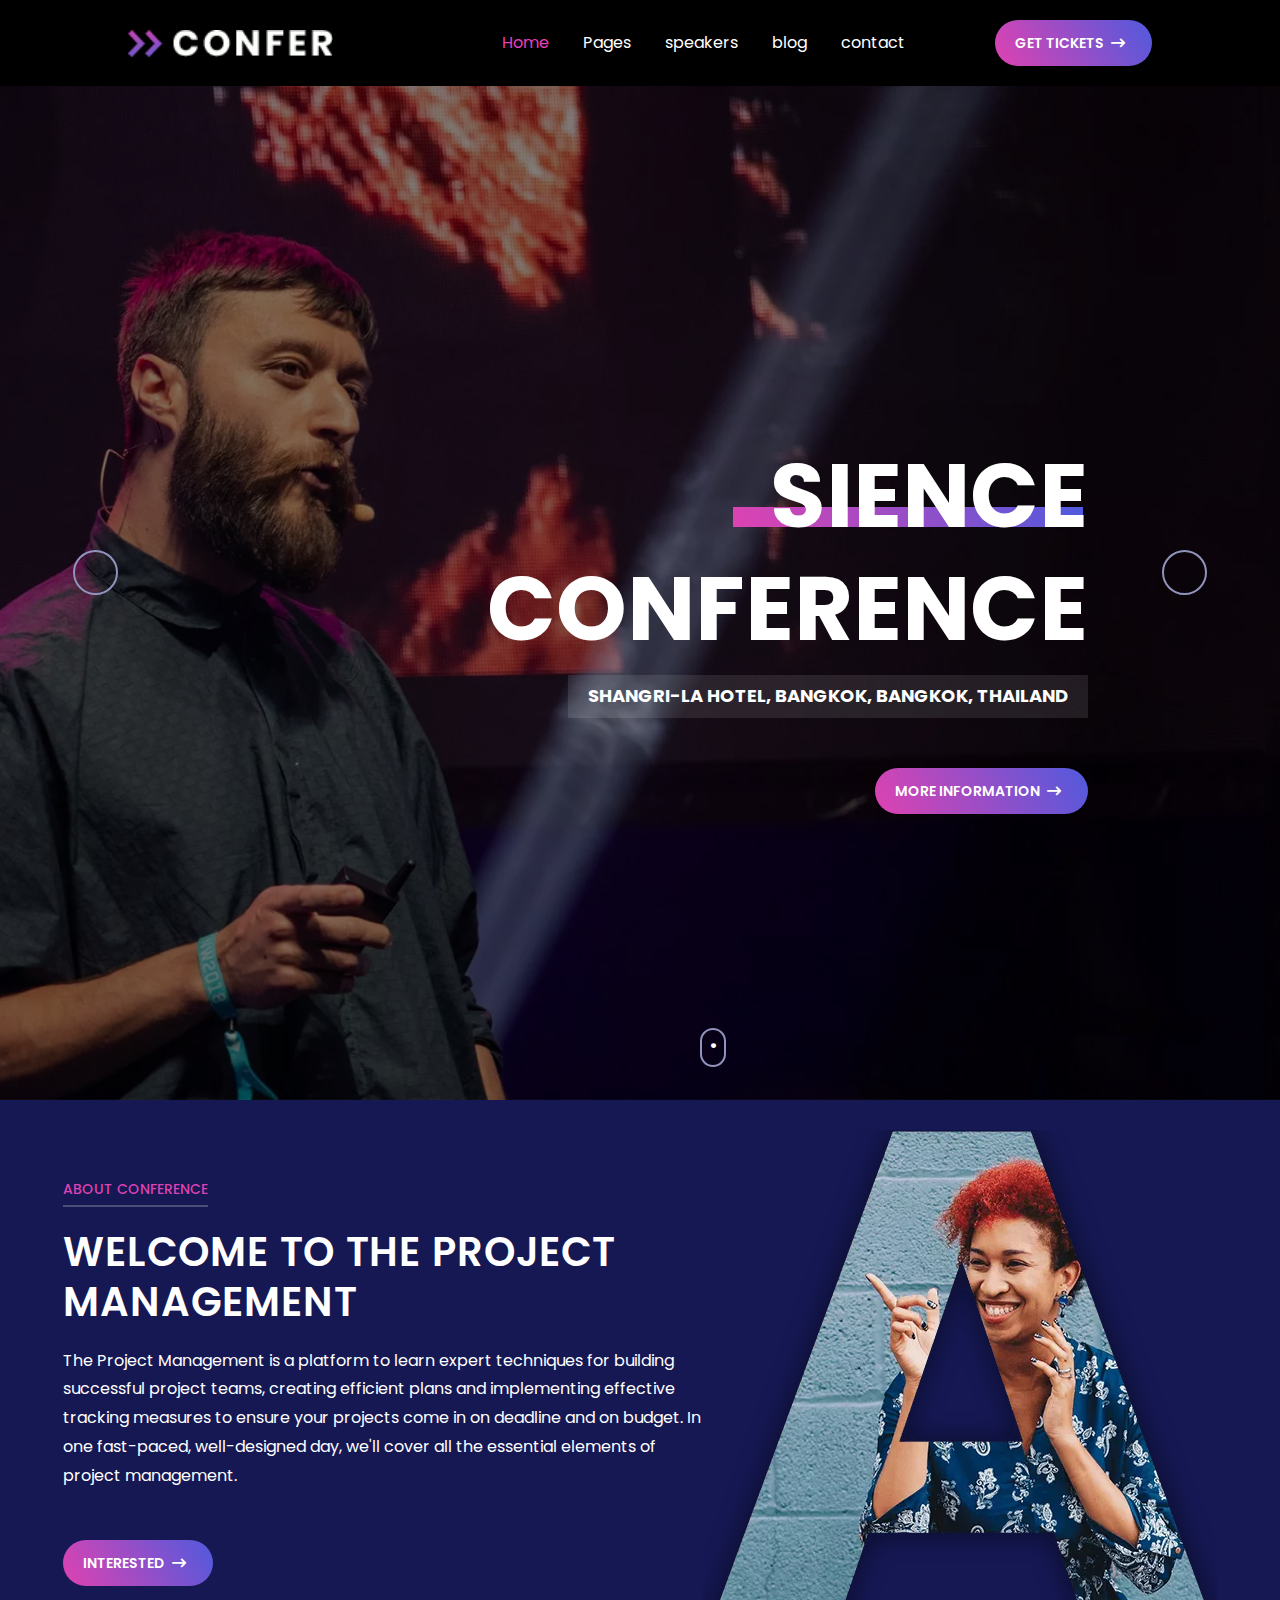
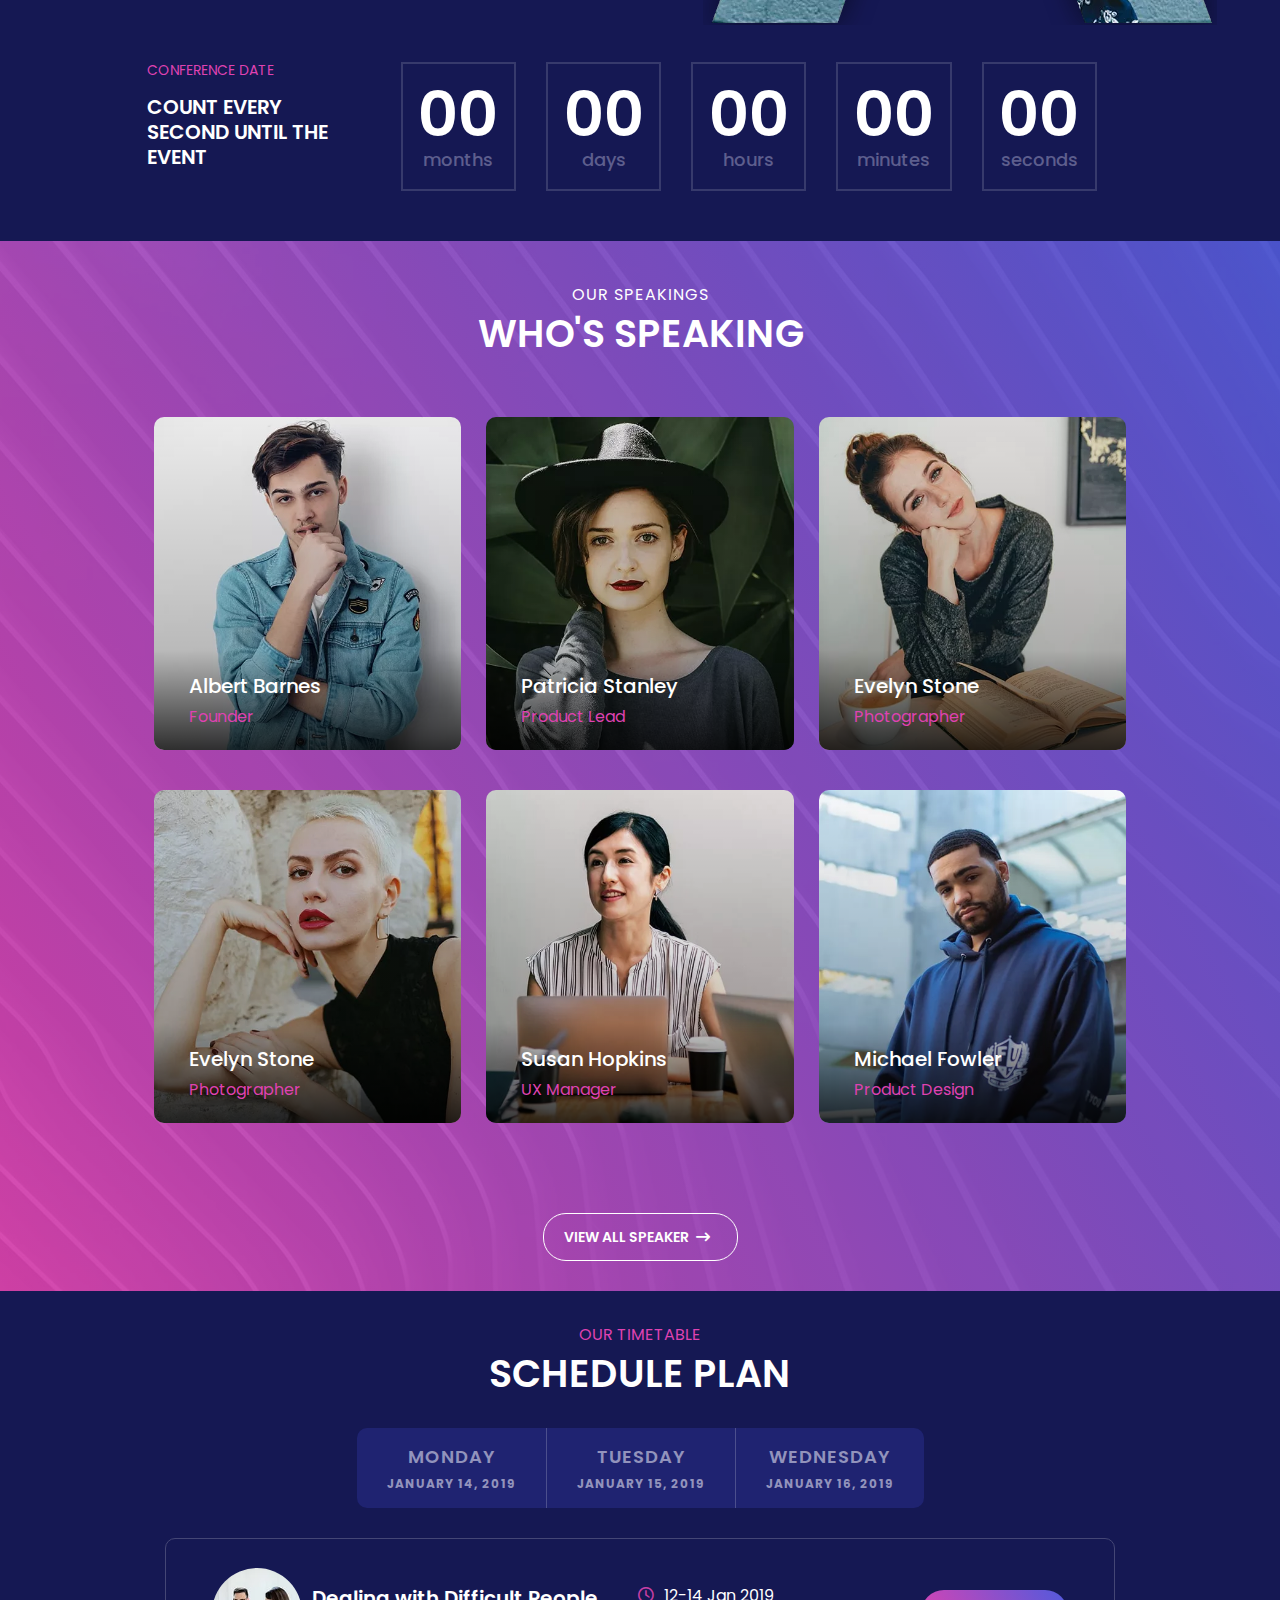
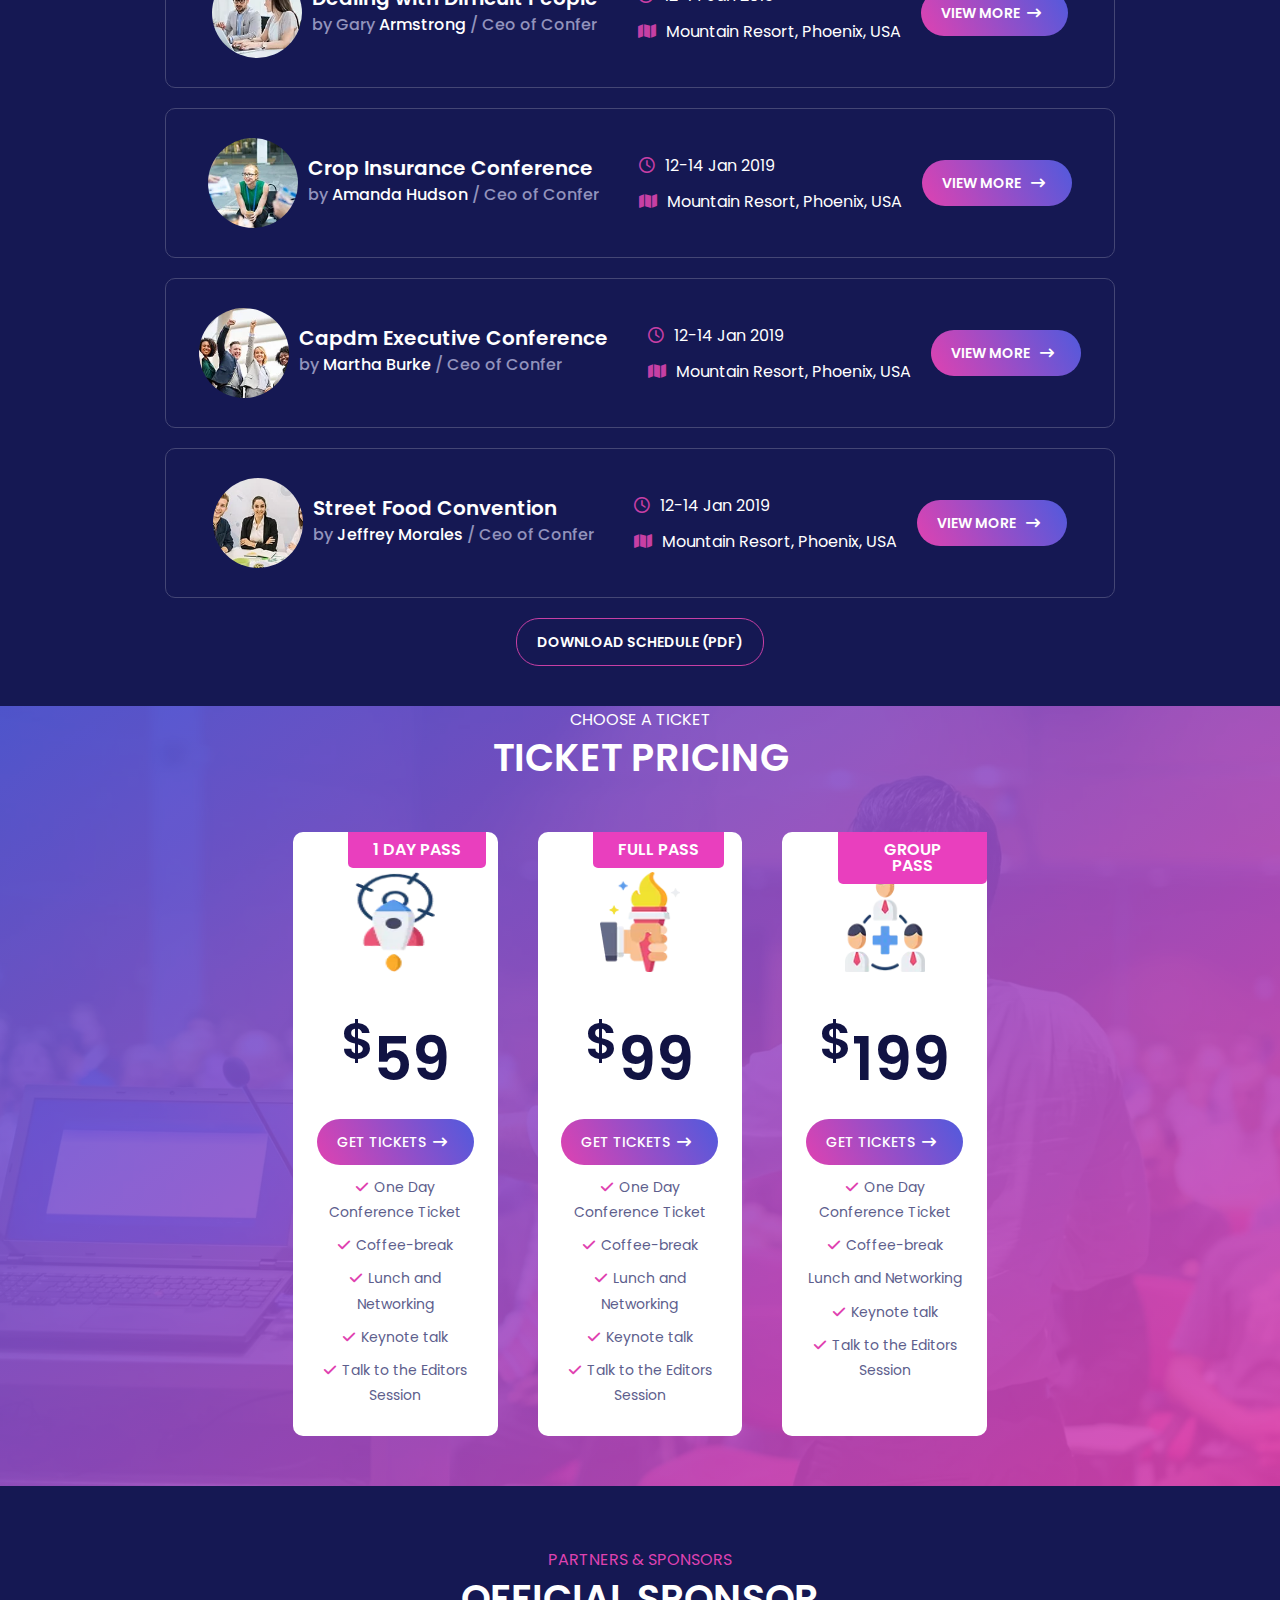
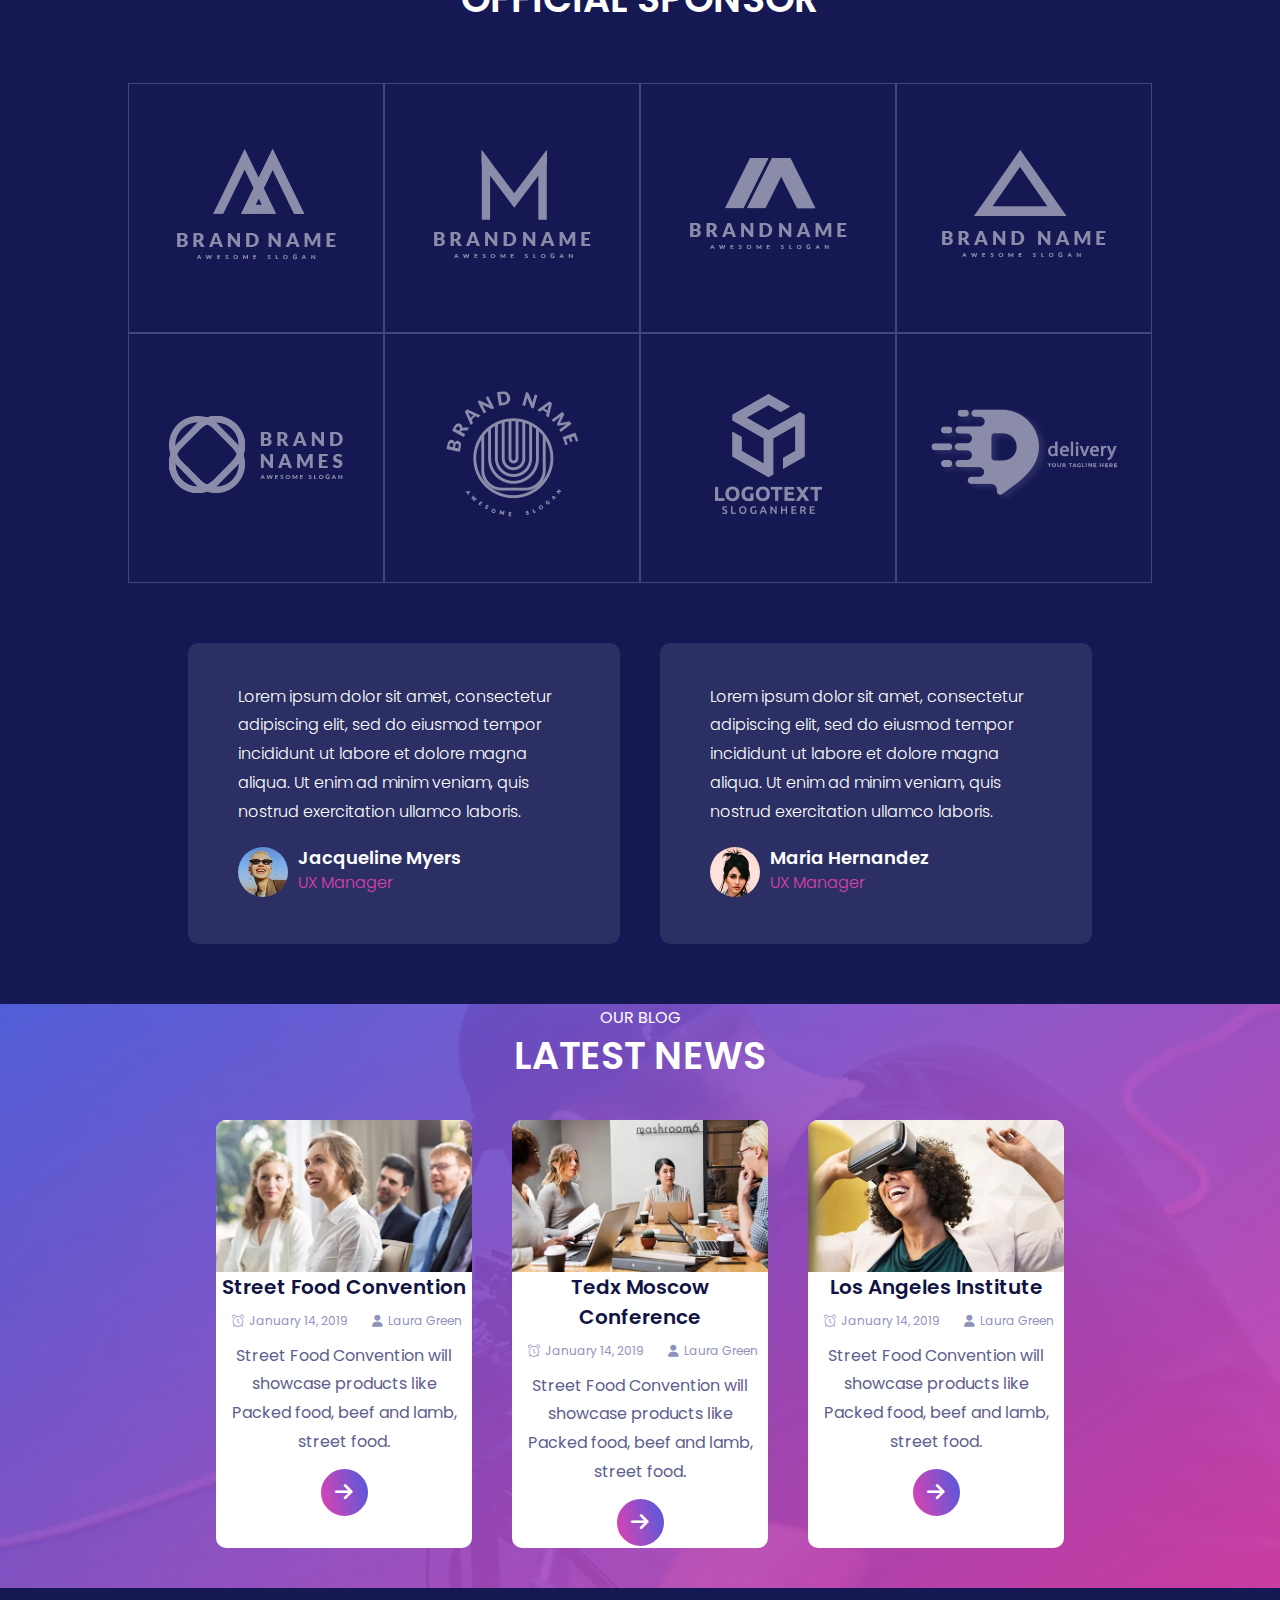
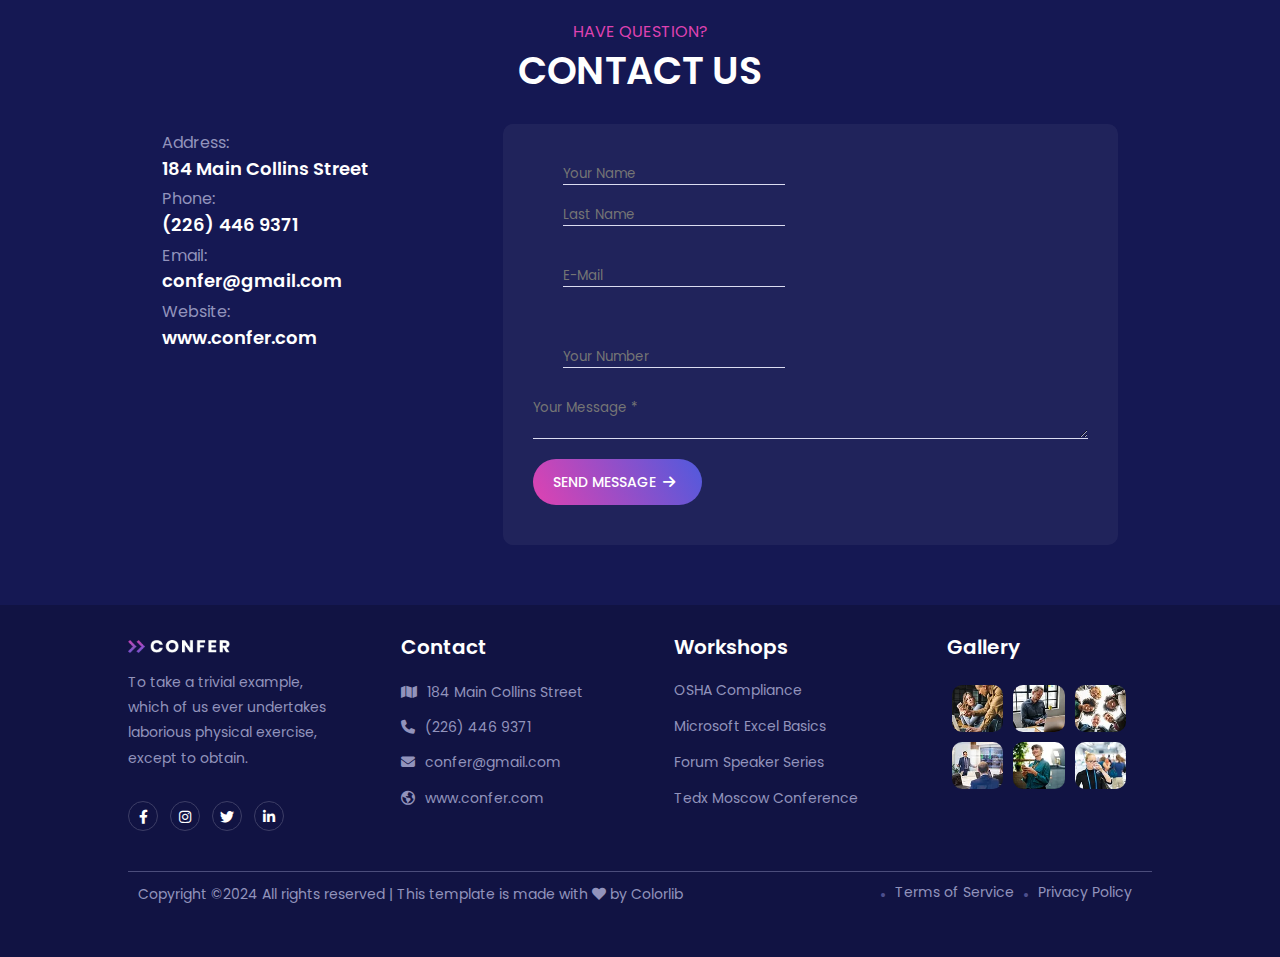
==== index.html @ 69238820 "first commit" ====
<!DOCTYPE html>
<html lang="en">

<head>
    <meta charset="UTF-8">
    <meta name="viewport" content="width=device-width, initial-scale=1.0">
    <title>Home</title>
    <link rel="preconnect" href="https://fonts.googleapis.com">
    <link rel="preconnect" href="https://fonts.gstatic.com" crossorigin>
    <link
        href="https://fonts.googleapis.com/css2?family=Poppins:ital,wght@0,100;0,200;0,300;0,400;0,500;0,600;0,700;0,800;0,900;1,100;1,200;1,300;1,400;1,500;1,600;1,700;1,800;1,900&display=swap"
        rel="stylesheet">
    <link rel="stylesheet" href="css/all.min.css">
    <link rel="stylesheet" href="css/main.css">
</head>

<body>
    <nav>
        <div class="container">
            <div class="row">
                <div class="col-logo">
                    
                </div>
                <div class="col-menu">
                    <ul>
                        <li class="special">Home</li>
                        <li>Pages</li>
                        <li>speakers</li>
                        <li>blog</li>
                        <li>contact</li>
                    </ul>
                </div>
                <button class="btn">
                    get tickets<i class="fa-solid fa-arrow-right-long"></i>
                </button>
            </div>
        </div>
    </nav>
    <section class="home">
        <div class="overlay"></div>
        <div class="container">
            <div class="text">
                <h2>Sience<br>Conference</h2>
                <h6>Shangri-La Hotel, Bangkok, Bangkok, Thailand</h6> <br>
                <button class="textbtn">More information<i class="fa-solid fa-arrow-right-long"></i></button>
            </div>
            <div class="btns">
                <button class="btn btnLeft"></button>
                <button class="btn btnBottom"><i class="fa-solid fa-period"></i></button>
                <button class="btn btnRight"></button>
            </div>
        </div>
        </div>
    </section>
    <section class="about-conference">
        <div class="container"></div>
        <div class="up">
            <div class="content">
                <h6>About Conference</h6>
                <h3>Welcome to the Project Management</h3>
                <p>The Project Management is a platform to learn expert techniques for building successful project
                    teams, creating efficient plans and implementing effective tracking measures to ensure your projects
                    come in on deadline and on budget. In one fast-paced, well-designed day, we'll cover all the
                    essential elements of project management.</p>
                <button class="btn">interested<i class="fa-solid fa-arrow-right-long"></i></button>
            </div>
            <div class="img">
                <img src="img/2.png" alt="">
            </div>
        </div>
        <div class="down">
            <div class="content">
                <h6>Conference Date</h6>
                <h4>Count Every Second Until the Event</h4>
            </div>
            <div class="countdown">
                <div class="card">00<span>months</span></div>
                <div class="card">00<span>days</span></div>
                <div class="card">00<span>hours</span></div>
                <div class="card">00<span>minutes</span></div>
                <div class="card">00<span>seconds</span></div>
            </div>
        </div>
    </section>

    <section class="our-speakings">
        <div class="container">
            <div class="overlay"></div>
            <div class="header">
                <p>Our Speakings</p>
                <h4>Who's speaking</h4>
            </div>
            <div class="cards">
                <div class="card">
                    <div class="img">
                        <div class="overlay"></div>
                        <img src="img/5.jpg" alt="">
                    </div>
                    <div class="icons">
                        <a href=""><i class="fa-brands fa-facebook-f"></i></a>
                        <a href=""><i class="fa-brands fa-instagram"></i></a>
                        <a href=""><i class="fa-brands fa-twitter"></i></a>
                        <a href=""><i class="fa-brands fa-linkedin-in"></i></a>
                    </div>
                    <div class="info">
                        <h5>Albert Barnes</h5>
                        <p>Founder</p>
                    </div>
                </div>
                <div class="card">
                    <div class="img">
                        <div class="overlay"></div>
                        <img src="img/4.jpg" alt="">
                    </div>
                    <div class="icons">
                        <a href=""><i class="fa-brands fa-facebook-f"></i></a>
                        <a href=""><i class="fa-brands fa-instagram"></i></a>
                        <a href=""><i class="fa-brands fa-twitter"></i></a>
                        <a href=""><i class="fa-brands fa-linkedin-in"></i></a>
                    </div>
                    <div class="info">
                        <h5>Patricia Stanley</h5>
                        <p>Product Lead</p>
                    </div>
                </div>
                <div class="card">
                    <div class="img">
                        <div class="overlay"></div>
                        <img src="img/6.jpg" alt="">
                    </div>
                    <div class="icons">
                        <a href=""><i class="fa-brands fa-facebook-f"></i></a>
                        <a href=""><i class="fa-brands fa-instagram"></i></a>
                        <a href=""><i class="fa-brands fa-twitter"></i></a>
                        <a href=""><i class="fa-brands fa-linkedin-in"></i></a>
                    </div>
                    <div class="info">
                        <h5>Evelyn Stone</h5>
                        <p>Photographer</p>
                    </div>
                </div>
                <div class="card">
                    <div class="img">
                        <div class="overlay"></div>
                        <img src="img/7.jpg" alt="">
                    </div>
                    <div class="icons">
                        <a href=""><i class="fa-brands fa-facebook-f"></i></a>
                        <a href=""><i class="fa-brands fa-instagram"></i></a>
                        <a href=""><i class="fa-brands fa-twitter"></i></a>
                        <a href=""><i class="fa-brands fa-linkedin-in"></i></a>
                    </div>
                    <div class="info">
                        <h5>Evelyn Stone</h5>
                        <p>Photographer</p>
                    </div>
                </div>
                <div class="card">
                    <div class="img">
                        <div class="overlay"></div>
                        <img src="img/8.jpg" alt="">
                    </div>
                    <div class="icons">
                        <a href=""><i class="fa-brands fa-facebook-f"></i></a>
                        <a href=""><i class="fa-brands fa-instagram"></i></a>
                        <a href=""><i class="fa-brands fa-twitter"></i></a>
                        <a href=""><i class="fa-brands fa-linkedin-in"></i></a>
                    </div>
                    <div class="info">
                        <h5>Susan Hopkins</h5>
                        <p>UX Manager</p>
                    </div>
                </div>
                <div class="card">
                    <div class="img">
                        <div class="overlay"></div>
                        <img src="img/9.jpg" alt="">
                    </div>
                    <div class="icons">
                        <a href=""><i class="fa-brands fa-facebook-f"></i></a>
                        <a href=""><i class="fa-brands fa-instagram"></i></a>
                        <a href=""><i class="fa-brands fa-twitter"></i></a>
                        <a href=""><i class="fa-brands fa-linkedin-in"></i></a>
                    </div>
                    <div class="info">
                        <h5>Michael Fowler</h5>
                        <p>Product Design</p>
                    </div>
                </div>
            </div>
        </div>
        <div class="btn"><button class="speakers">
                view all Speaker<i class="fa-solid fa-arrow-right-long"></i>
            </button></div>
    </section>

    <section class="our-timetable">
        <div class="container">
            <div class="header">
                <p>Our Timetable</p>
                <h4>Schedule Plan</h4>
            </div>
            <div class="content">
                <div class=" btnrow">
                    <div class="day left">Monday<span>January 14, 2019</span></div>
                    <div class="day mid">Tuesday<span>January 15, 2019</span></div>
                    <div class="day right">Wednesday<span>January 16, 2019</span></div>
                </div>
                <div class="row">
                    <div class="info">
                        <div class="img">
                            <img src="img/10.jpg" alt="">
                        </div>
                        <div class="text">
                            <h6>Dealing with Difficult People</h6>
                            <p>by Gary <span>Armstrong</span> / Ceo of Confer</p>
                        </div>
                    </div>
                    <div class="details">
                        <p><span><i class="fa-regular fa-clock"></i></span>12-14 Jan 2019</p>
                        <p><span><i class="fa-solid fa-map"></i></span>Mountain Resort, Phoenix, USA</p>
                    </div>
                    <div class="btn">
                        <button class="more">view more<span><i class="fa-solid fa-arrow-right-long"></i></span>
                        </button>
                    </div>
                </div>
                <div class="row">
                    <div class="info">
                        <div class="img">
                            <img src="img/11.jpg" alt="">
                        </div>
                        <div class="text">
                            <h6>Crop Insurance Conference</h6>
                            <p>by <span>Amanda Hudson</span> / Ceo of Confer</p>
                        </div>
                    </div>
                    <div class="details">
                        <p><span><i class="fa-regular fa-clock"></i></span>12-14 Jan 2019</p>
                        <p><span><i class="fa-solid fa-map"></i></span>Mountain Resort, Phoenix, USA</p>
                    </div>
                    <div class="btn">
                        <button class="more">
                            view more<span> <i class="fa-solid fa-arrow-right-long"></i></span>
                        </button>
                    </div>
                </div>
                <div class="row">
                    <div class="info">
                        <div class="img">
                            <img src="img/12.jpg" alt="">
                        </div>
                        <div class="text">
                            <h6>Capdm Executive Conference</h6>
                            <p>by <span>Martha Burke</span> / Ceo of Confer</p>
                        </div>
                    </div>
                    <div class="details">
                        <p><span><i class="fa-regular fa-clock"></i></span>12-14 Jan 2019</p>
                        <p><span><i class="fa-solid fa-map"></i></span>Mountain Resort, Phoenix, USA</p>
                    </div>
                    <div class="btn">
                        <button class="more">
                            view more<span> <i class="fa-solid fa-arrow-right-long"></i></span>
                        </button>
                    </div>
                </div>
                <div class="row">
                    <div class="info">
                        <div class="img">
                            <img src="img/13.jpg" alt="">
                        </div>
                        <div class="text">
                            <h6>Street Food Convention</h6>
                            <p>by <span>Jeffrey Morales</span> / Ceo of Confer</p>
                        </div>
                    </div>
                    <div class="details">
                        <p><span><i class="fa-regular fa-clock"></i></span>12-14 Jan 2019</p>
                        <p><span><i class="fa-solid fa-map"></i></span>Mountain Resort, Phoenix, USA</p>
                    </div>
                    <div class="btn">
                        <button class="more">
                            view more<span> <i class="fa-solid fa-arrow-right-long"></i></span>
                        </button>
                    </div>
                </div>
                <button class="download">download schedule (pdf)</button>
            </div>
        </div>
    </section>

    <section class="tickets">
        <div class="container">
            <div class="header">
                <p>Choose a Ticket</p>
                <h4>Ticket Pricing</h4>
            </div>
            <div class="cards">
                <div class="card">
                    <div class="plan">
                        <h6>1 day pass</h6>
                    </div>
                    <div class="img">
                        <img src="img/p1.png" alt="">
                    </div>
                    <div class="price">
                        <h2><sup>$</sup>59</h2>
                    </div>
                    <button class="get">get tickets<span><i class="fa-solid fa-arrow-right-long"></i></span></button>
                    <div class="details">
                        <p><span><i class="fa-solid fa-check"></i></span>One Day Conference Ticket</p>
                        <p><span><i class="fa-solid fa-check"></i></span>Coffee-break</p>
                        <p><span><i class="fa-solid fa-check"></i></span>Lunch and Networking</p>
                        <p><span><i class="fa-solid fa-check"></i></span>Keynote talk</p>
                        <p><span><i class="fa-solid fa-check"></i></span>Talk to the Editors Session</p>
                    </div>

                </div>
                <div class="card">
                    <div class="plan">
                        <h6>Full pass</h6>
                    </div>
                    <div class="img">
                        <img src="img/p2.png" alt="">
                    </div>
                    <div class="price">
                        <h2><sup>$</sup>99</h2>
                    </div>
                    <button class="get">get tickets<span><i class="fa-solid fa-arrow-right-long"></i></span></button>
                    <div class="details">
                        <p><span><i class="fa-solid fa-check"></i></span>One Day Conference Ticket</p>
                        <p><span><i class="fa-solid fa-check"></i></span>Coffee-break</p>
                        <p><span><i class="fa-solid fa-check"></i></span>Lunch and Networking</p>
                        <p><span><i class="fa-solid fa-check"></i></span>Keynote talk</p>
                        <p><span><i class="fa-solid fa-check"></i></span>Talk to the Editors Session</p>
                    </div>

                </div>
                <div class="card">
                    <div class="plan">
                        <h6>Group pass</h6>
                    </div>
                    <div class="img">
                        <img src="img/p3.png" alt="">
                    </div>
                    <div class="price">
                        <h2><sup>$</sup>199</h2>
                    </div>
                    <button class="get">get tickets<span><i class="fa-solid fa-arrow-right-long"></i></span></button>
                    <div class="details">
                        <p><span><i class="fa-solid fa-check"></i></span>One Day Conference Ticket</p>
                        <p><span><i class="fa-solid fa-check"></i></span>Coffee-break</p>
                        <p><span></span>Lunch and Networking</p>
                        <p><span><i class="fa-solid fa-check"></i></span>Keynote talk</p>
                        <p><span><i class="fa-solid fa-check"></i></span>Talk to the Editors Session</p>
                    </div>

                </div>
            </div>
        </div>
    </section>

    <section class="sponsers">
        <div class="container">
            <div class="header">
                <div class="text">
                    <p>Partners & Sponsors</p>
                    <h4>OFFICIAL SPONSOR</h4>
                </div>
            </div>
            <div class="content">
                <div class="boxes">
                    <div class="box">
                        <div class="img">
                            <img src="img/p-1.png" alt="">
                        </div>
                    </div>
                    <div class="box">
                        <div class="img">
                            <img src="img/p-2.png" alt="">
                        </div>
                    </div>
                    <div class="box">
                        <div class="img">
                            <img src="img/p-3.png" alt="">
                        </div>
                    </div>
                    <div class="box">
                        <div class="img">
                            <img src="img/p-4.png" alt="">
                        </div>
                    </div>
                    <div class="box">
                        <div class="img">
                            <img src="img/p-5.png" alt="">
                        </div>
                    </div>
                    <div class="box">
                        <div class="img">
                            <img src="img/p-6.png" alt="">
                        </div>
                    </div>
                    <div class="box">
                        <div class="img">
                            <img src="img/p-7.png" alt="">
                        </div>
                    </div>
                    <div class="box">
                        <div class="img">
                            <img src="img/p-8.png" alt="">
                        </div>
                    </div>
                </div>
                <div class="cards">
                    <div class="card">
                        <p>Lorem ipsum dolor sit amet, consectetur adipiscing elit, sed do eiusmod tempor incididunt ut
                            labore et dolore magna aliqua. Ut enim ad minim veniam, quis nostrud exercitation ullamco
                            laboris.</p>
                        <div class="info">
                            <div class="img">
                                <img src="img/16.jpg" alt="">
                            </div>
                            <div class="text">
                                <h6>Jacqueline Myers</h6>
                                <p>UX Manager</p>
                            </div>
                        </div>
                    </div>
                    <div class="card">
                        <p>Lorem ipsum dolor sit amet, consectetur adipiscing elit, sed do eiusmod tempor incididunt ut
                            labore et dolore magna aliqua. Ut enim ad minim veniam, quis nostrud exercitation ullamco
                            laboris.</p>
                        <div class="info">
                            <div class="img">
                                <img src="img/15.jpg" alt="">
                            </div>
                            <div class="text">
                                <h6>Maria Hernandez</h6>
                                <p>UX Manager</p>
                            </div>
                        </div>
                    </div>
                </div>
            </div>
        </div>
    </section>

    <section class="blog">
        <div class="container">
            <div class="header">
                <p>Our Blog</p>
                <h4>Latest news</h4>
            </div>
            <div class="content">
                <div class="cards">
                    <div class="card">
                        <div class="img">
                            <img src="img/18.jpg" alt="">
                        </div>
                        <div class="text">
                            <h3>Street Food Convention</h3>
                            <p class="date"><span><i class="fa-light fa-alarm-clock"></i></span>January 14, 2019</p>
                            <p class="name"><span><i class="fa-solid fa-user"></i></span>Laura Green</p>
                            <p class="desc">Street Food Convention will showcase products like Packed food, beef and
                                lamb, street
                                food.</p>
                        </div>
                        <button class="arrow"><i class="fa-solid fa-arrow-right"></i></button>
                    </div>
                    <div class="card">
                        <div class="img">
                            <img src="img/19.jpg" alt="">
                        </div>
                        <div class="text">
                            <h3>Tedx Moscow Conference</h3>
                            <p class="date"><span><i class="fa-light fa-alarm-clock"></i></span>January 14, 2019</p>
                            <p class="name"><span><i class="fa-solid fa-user"></i></span>Laura Green</p>
                            <p class="desc">Street Food Convention will showcase products like Packed food, beef and
                                lamb, street
                                food.</p>
                        </div>
                        <button class="arrow"><i class="fa-solid fa-arrow-right"></i></button>
                    </div>
                    <div class="card">
                        <div class="img">
                            <img src="img/20.jpg" alt="">
                        </div>
                        <div class="text">
                            <h3>Los Angeles Institute</h3> <br>
                            <p class="date"><span><i class="fa-light fa-alarm-clock"></i></span>January 14, 2019</p>
                            <p class="name"><span><i class="fa-solid fa-user"></i></span>Laura Green</p>
                            <p class="desc">Street Food Convention will showcase products like Packed food, beef and
                                lamb, street
                                food.</p>
                        </div>
                        <button class="arrow"><i class="fa-solid fa-arrow-right"></i></button>
                    </div>

                </div>
            </div>
        </div>
    </section>

    <section class="contact">
        <div class="container">
            <div class="header">
                <p>Have Question?</p>
                <h4>Contact us</h4>
            </div>
            <div class="row">
                <div class="col col1">
                    <p>Address:</p>
                    <h6>184 Main Collins Street</h6>
                    <p>Phone:</p>
                    <h6>(226) 446 9371</h6>
                    <p>Email:</p>
                    <h6>confer@gmail.com</h6>
                    <p>Website:</p>
                    <h6>www.confer.com</h6>
                </div>
                <div class="col col2">
                    <form action="#">
                        <div class="boxes">
                            <input class="box1" type="text" name="name" id="name" required placeholder="Your Name">
                            <input class="box2" type="text" name="lastname" id="lastname" required
                                placeholder="Last Name">
                            <br>
                            <input class="box3" type="email" name="email" id="email" required placeholder="E-Mail">
                            <input class="box4" type="text" name="number" id="number" required
                                placeholder="Your Number">
                            <br>
                            <textarea class="box5" name="text" id="text" rows="2" cols="40" required
                                placeholder="Your Message *"></textarea>
                            <button class="box6">send message<span><i
                                        class="fa-solid fa-arrow-right"></i></span></button>
                        </div>
                    </form>
                </div>
            </div>
        </div>
    </section>

    <section class="footer">
        <div class="container">
            <div class="top">
                <div class="box box1">
                    <div class="img">
                        <img src="img/logo.png" alt="">
                    </div>
                    <p>To take a trivial example, which of us ever undertakes laborious physical exercise, except to
                        obtain.</p>
                    <span class="icon"><i class="fa-brands fa-facebook-f"></i></span>
                    <span class="icon"><i class="fa-brands fa-instagram"></i></span>
                    <span class="icon"><i class="fa-brands fa-twitter"></i></span>
                    <span class="icon"><i class="fa-brands fa-linkedin-in"></i></span>
                </div>
                <div class="box box2">
                    <h5>Contact</h5>
                    <p><span class="icon"><i class="fa-sharp fa-regular fa-map"></i></span>184 Main Collins Street</p>
                    <p><span class="icon"><i class="fa-solid fa-phone"></i></span>(226) 446 9371</p>
                    <p><span class="icon"><i class="fa-solid fa-envelope"></i></span>confer@gmail.com</p>
                    <p><span class="icon"><i class="fa-regular fa-earth-americas"></i></span>www.confer.com</p>
                </div>
                <div class="box box3">
                    <h5>Workshops</h5>
                    <p>OSHA Compliance</p>
                    <p>Microsoft Excel Basics</p>
                    <p>Forum Speaker Series</p>
                    <p>Tedx Moscow Conference</p>
                </div>
                <div class="box gallery">
                    <h5>Gallery</h5>
                    <div class="gallery">
                        <div class="img">
                            <img src="img/21.jpg" alt="">
                        </div>
                        <div class="img">
                            <img src="img/22.jpg" alt="">
                        </div>
                        <div class="img">
                            <img src="img/23.jpg" alt="">
                        </div>
                        <div class="img">
                            <img src="img/24.jpg" alt="">
                        </div>
                        <div class="img">
                            <img src="img/25.jpg" alt="">
                        </div>
                        <div class="img">
                            <img src="img/26.jpg" alt="">
                        </div>
                    </div>
                </div>
            </div>
            <div class="bottom">
                <div class="text">
                    <p>Copyright ©2024 All rights reserved | This template is made with <i
                            class="fa-sharp fa-light fa-heart"></i> by <span>Colorlib</span> </p>
                </div>
                <div class="list">
                    <ul>
                        <i class="fa-solid fa-period"></i>
                        <li>Terms of Service</li>
                        <i class="fa-solid fa-period"></i>
                        <li>Privacy Policy</li>
                    </ul>
                </div>
            </div>
        </div>
    </section>
</body>

</html>
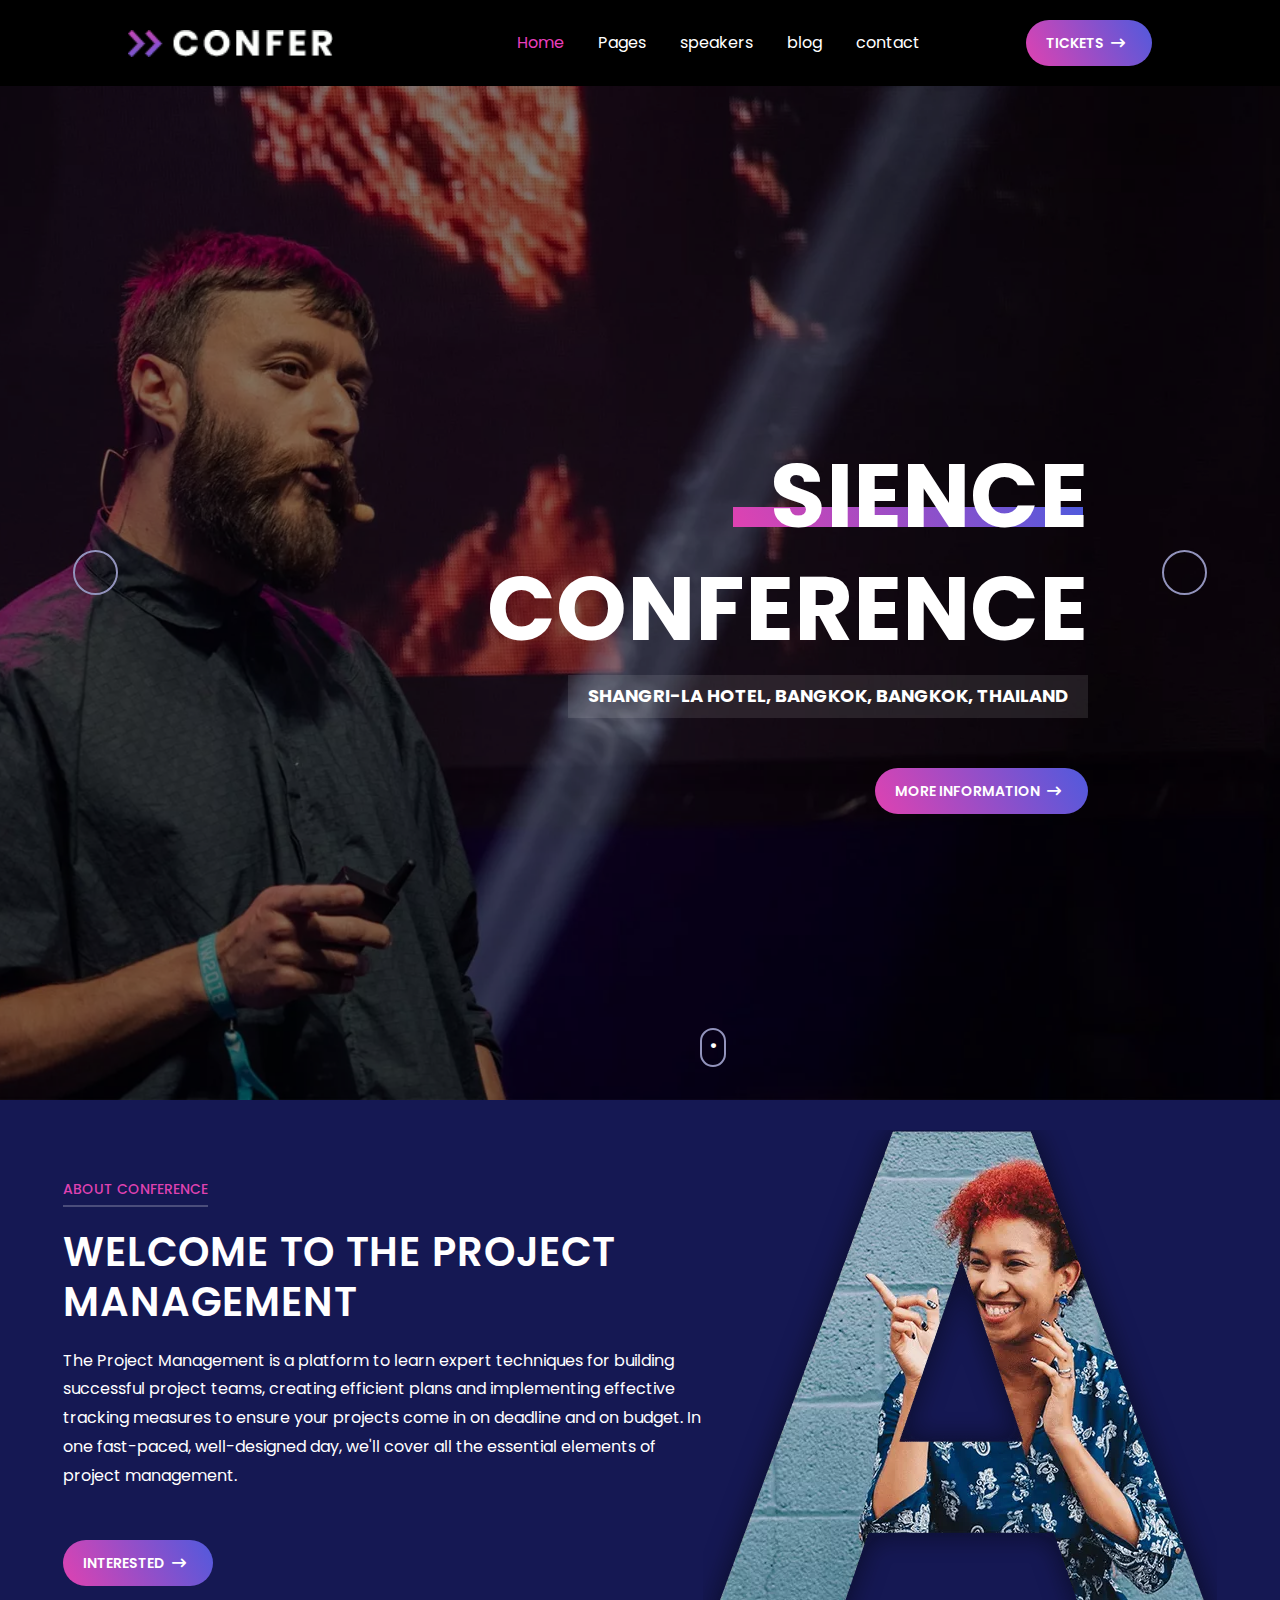
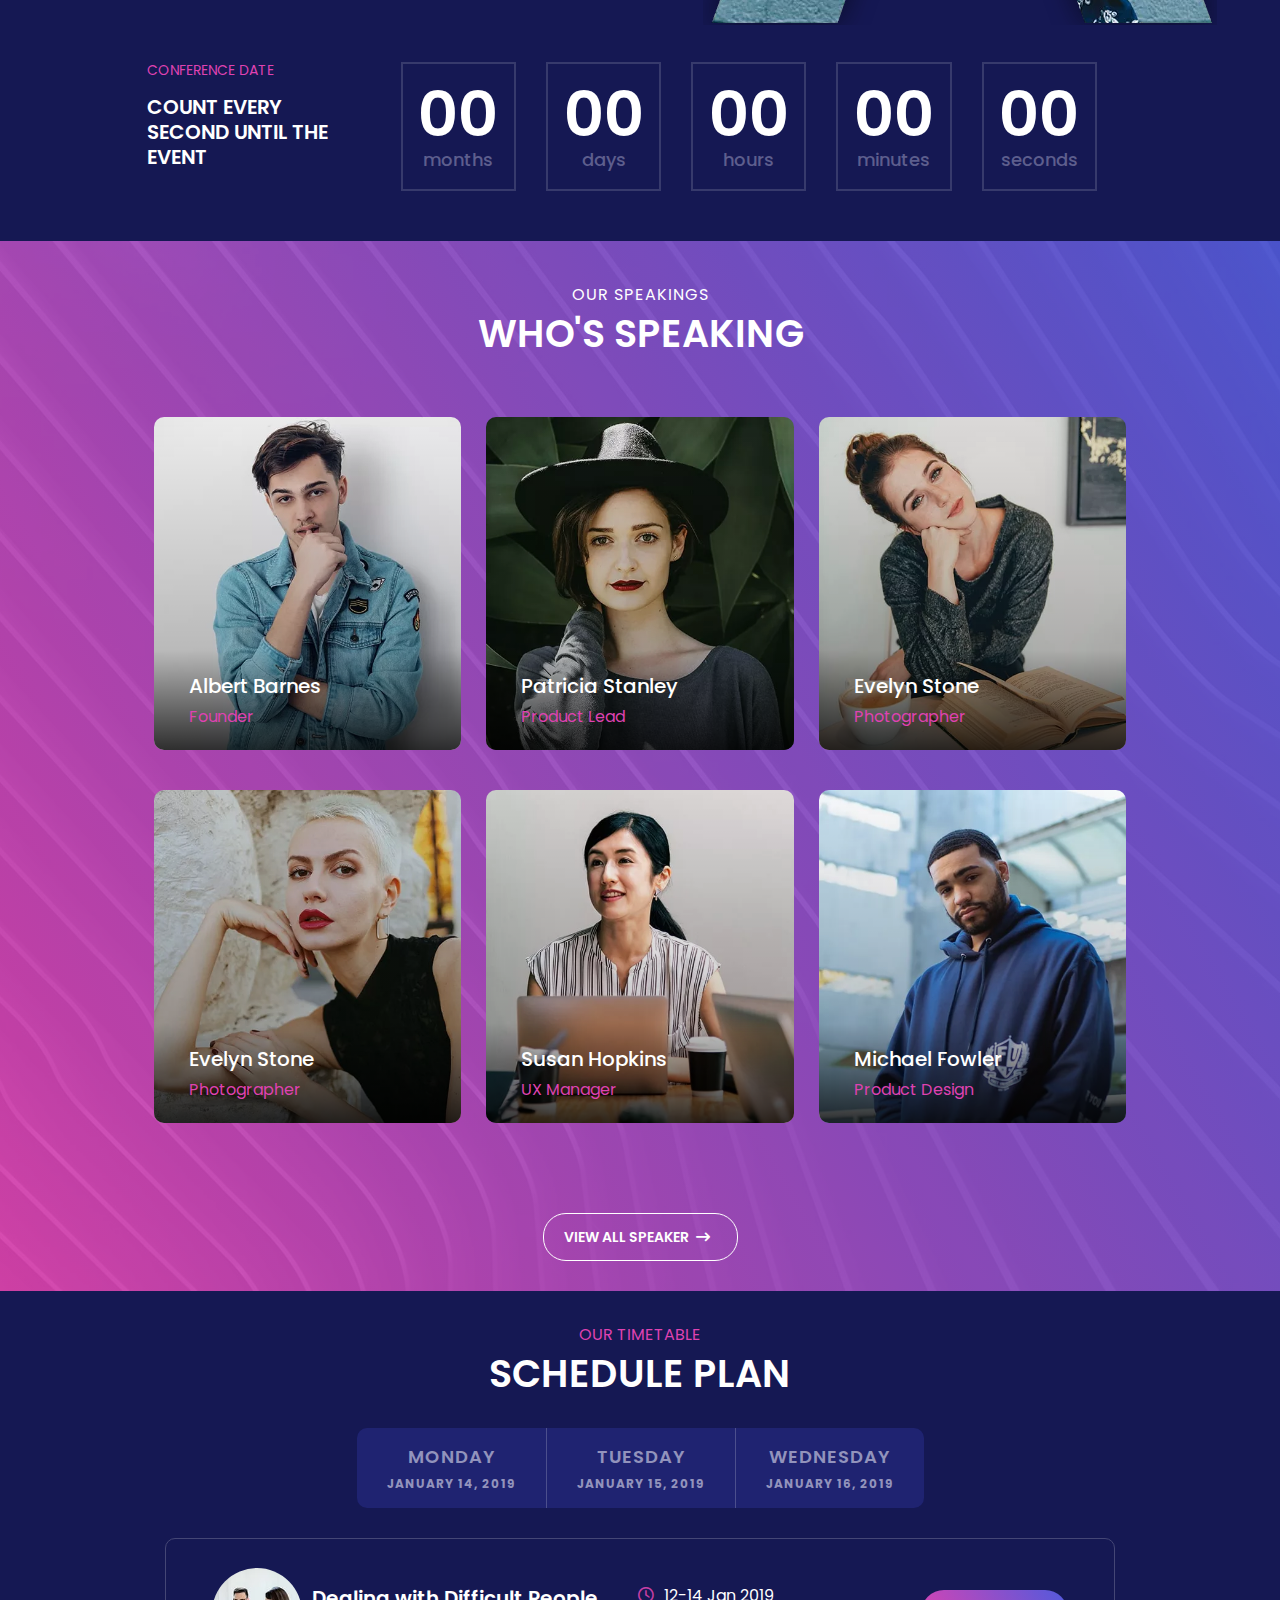
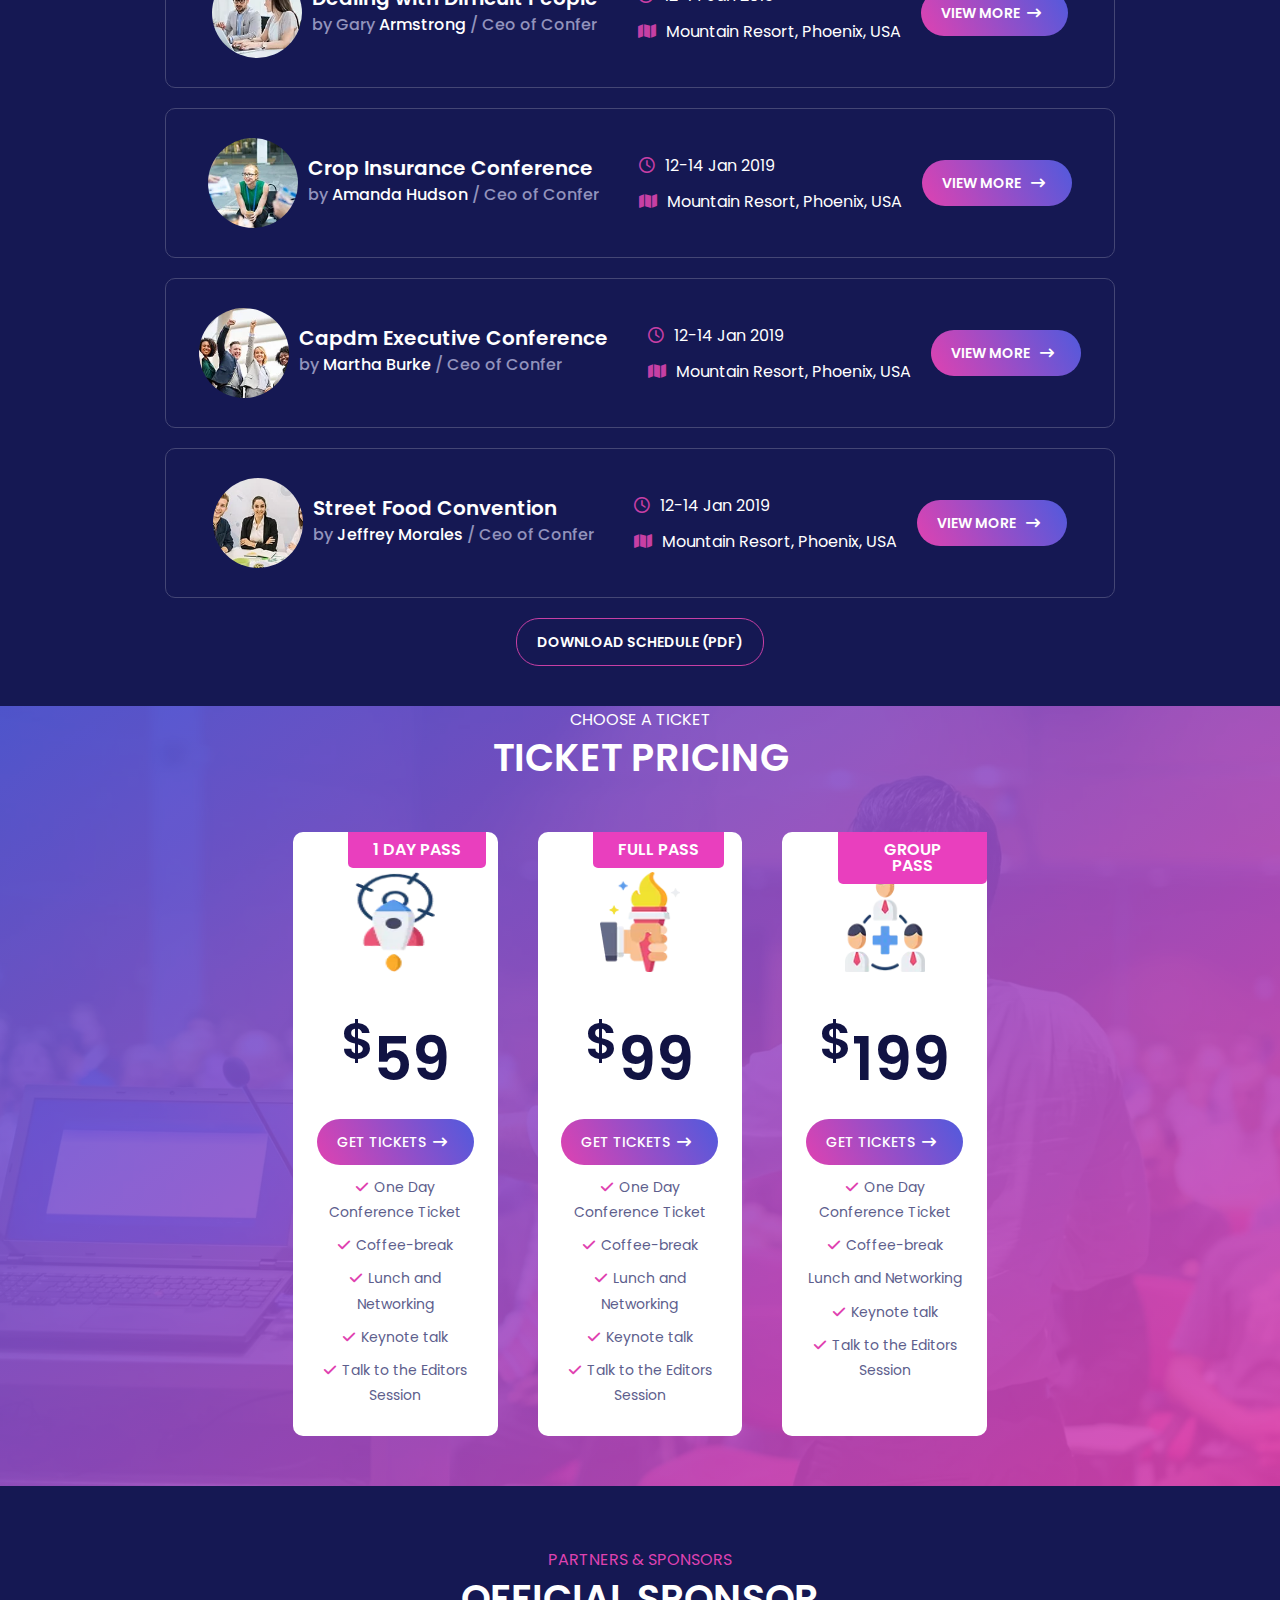
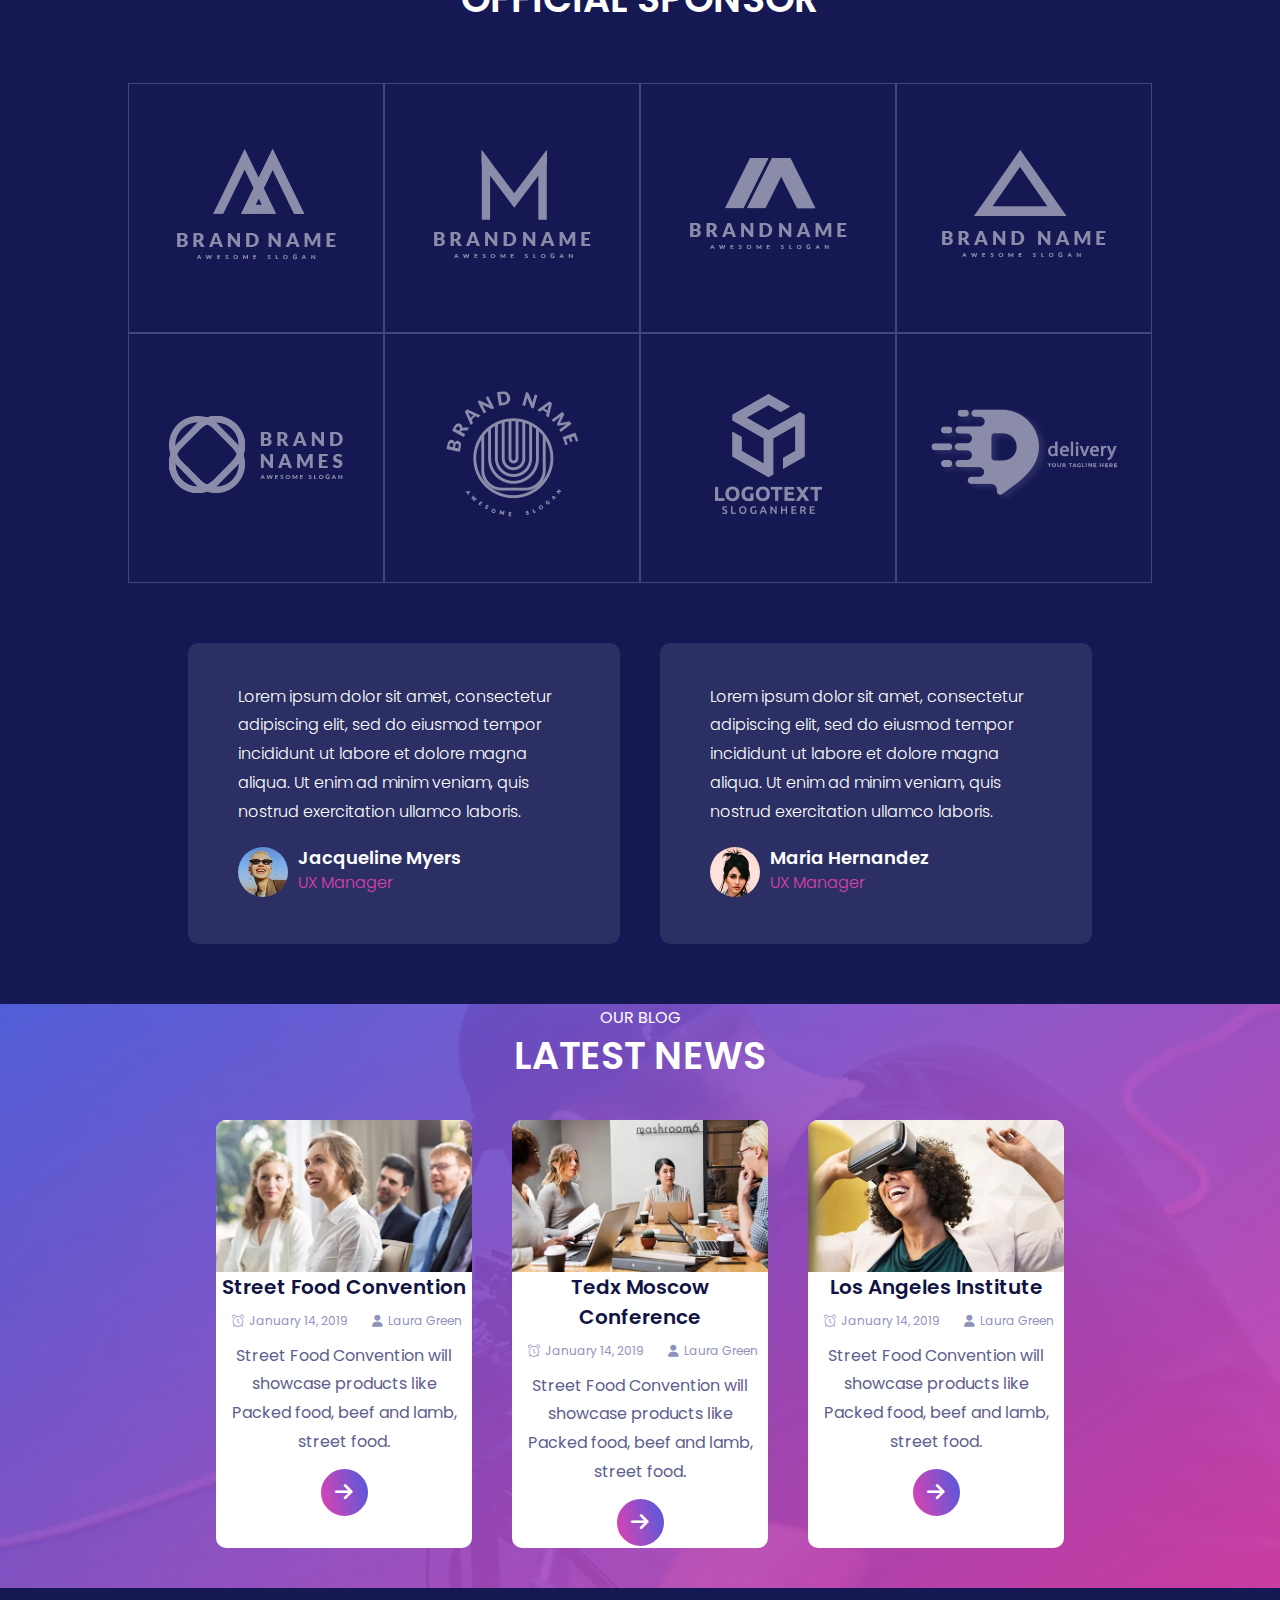
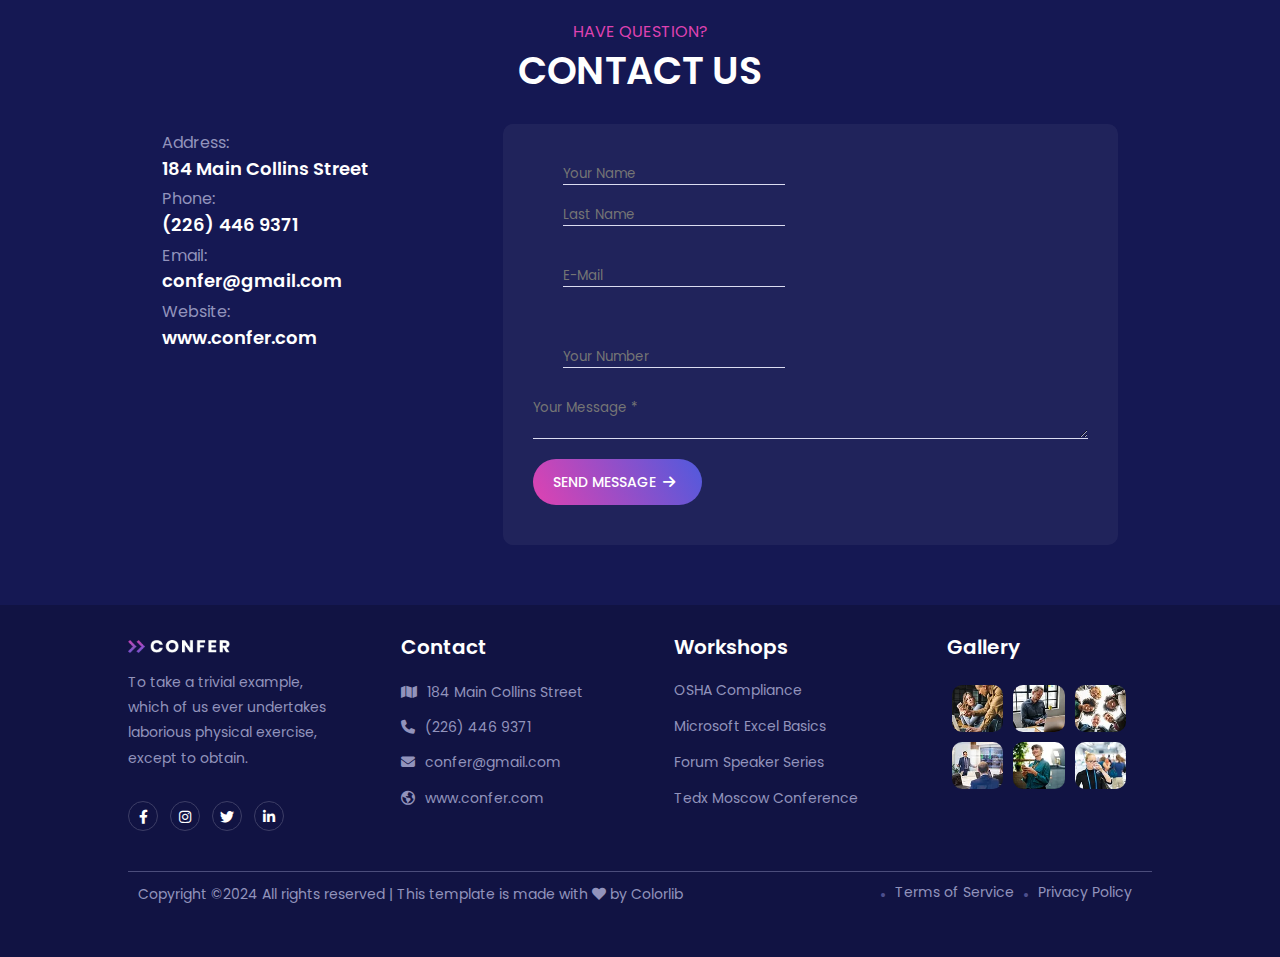
==== commit 87d52e39: "back to win confirm" ====
--- a/index.html
+++ b/index.html
@@ -1,614 +1,614 @@
-<!DOCTYPE html>
-<html lang="en">
-
-<head>
-    <meta charset="UTF-8">
-    <meta name="viewport" content="width=device-width, initial-scale=1.0">
-    <title>Home</title>
-    <link rel="preconnect" href="https://fonts.googleapis.com">
-    <link rel="preconnect" href="https://fonts.gstatic.com" crossorigin>
-    <link
-        href="https://fonts.googleapis.com/css2?family=Poppins:ital,wght@0,100;0,200;0,300;0,400;0,500;0,600;0,700;0,800;0,900;1,100;1,200;1,300;1,400;1,500;1,600;1,700;1,800;1,900&display=swap"
-        rel="stylesheet">
-    <link rel="stylesheet" href="css/all.min.css">
-    <link rel="stylesheet" href="css/main.css">
-</head>
-
-<body>
-    <nav>
-        <div class="container">
-            <div class="row">
-                <div class="col-logo">
-                    
-                </div>
-                <div class="col-menu">
-                    <ul>
-                        <li class="special">Home</li>
-                        <li>Pages</li>
-                        <li>speakers</li>
-                        <li>blog</li>
-                        <li>contact</li>
-                    </ul>
-                </div>
-                <button class="btn">
-                    get tickets<i class="fa-solid fa-arrow-right-long"></i>
-                </button>
-            </div>
-        </div>
-    </nav>
-    <section class="home">
-        <div class="overlay"></div>
-        <div class="container">
-            <div class="text">
-                <h2>Sience<br>Conference</h2>
-                <h6>Shangri-La Hotel, Bangkok, Bangkok, Thailand</h6> <br>
-                <button class="textbtn">More information<i class="fa-solid fa-arrow-right-long"></i></button>
-            </div>
-            <div class="btns">
-                <button class="btn btnLeft"></button>
-                <button class="btn btnBottom"><i class="fa-solid fa-period"></i></button>
-                <button class="btn btnRight"></button>
-            </div>
-        </div>
-        </div>
-    </section>
-    <section class="about-conference">
-        <div class="container"></div>
-        <div class="up">
-            <div class="content">
-                <h6>About Conference</h6>
-                <h3>Welcome to the Project Management</h3>
-                <p>The Project Management is a platform to learn expert techniques for building successful project
-                    teams, creating efficient plans and implementing effective tracking measures to ensure your projects
-                    come in on deadline and on budget. In one fast-paced, well-designed day, we'll cover all the
-                    essential elements of project management.</p>
-                <button class="btn">interested<i class="fa-solid fa-arrow-right-long"></i></button>
-            </div>
-            <div class="img">
-                <img src="img/2.png" alt="">
-            </div>
-        </div>
-        <div class="down">
-            <div class="content">
-                <h6>Conference Date</h6>
-                <h4>Count Every Second Until the Event</h4>
-            </div>
-            <div class="countdown">
-                <div class="card">00<span>months</span></div>
-                <div class="card">00<span>days</span></div>
-                <div class="card">00<span>hours</span></div>
-                <div class="card">00<span>minutes</span></div>
-                <div class="card">00<span>seconds</span></div>
-            </div>
-        </div>
-    </section>
-
-    <section class="our-speakings">
-        <div class="container">
-            <div class="overlay"></div>
-            <div class="header">
-                <p>Our Speakings</p>
-                <h4>Who's speaking</h4>
-            </div>
-            <div class="cards">
-                <div class="card">
-                    <div class="img">
-                        <div class="overlay"></div>
-                        <img src="img/5.jpg" alt="">
-                    </div>
-                    <div class="icons">
-                        <a href=""><i class="fa-brands fa-facebook-f"></i></a>
-                        <a href=""><i class="fa-brands fa-instagram"></i></a>
-                        <a href=""><i class="fa-brands fa-twitter"></i></a>
-                        <a href=""><i class="fa-brands fa-linkedin-in"></i></a>
-                    </div>
-                    <div class="info">
-                        <h5>Albert Barnes</h5>
-                        <p>Founder</p>
-                    </div>
-                </div>
-                <div class="card">
-                    <div class="img">
-                        <div class="overlay"></div>
-                        <img src="img/4.jpg" alt="">
-                    </div>
-                    <div class="icons">
-                        <a href=""><i class="fa-brands fa-facebook-f"></i></a>
-                        <a href=""><i class="fa-brands fa-instagram"></i></a>
-                        <a href=""><i class="fa-brands fa-twitter"></i></a>
-                        <a href=""><i class="fa-brands fa-linkedin-in"></i></a>
-                    </div>
-                    <div class="info">
-                        <h5>Patricia Stanley</h5>
-                        <p>Product Lead</p>
-                    </div>
-                </div>
-                <div class="card">
-                    <div class="img">
-                        <div class="overlay"></div>
-                        <img src="img/6.jpg" alt="">
-                    </div>
-                    <div class="icons">
-                        <a href=""><i class="fa-brands fa-facebook-f"></i></a>
-                        <a href=""><i class="fa-brands fa-instagram"></i></a>
-                        <a href=""><i class="fa-brands fa-twitter"></i></a>
-                        <a href=""><i class="fa-brands fa-linkedin-in"></i></a>
-                    </div>
-                    <div class="info">
-                        <h5>Evelyn Stone</h5>
-                        <p>Photographer</p>
-                    </div>
-                </div>
-                <div class="card">
-                    <div class="img">
-                        <div class="overlay"></div>
-                        <img src="img/7.jpg" alt="">
-                    </div>
-                    <div class="icons">
-                        <a href=""><i class="fa-brands fa-facebook-f"></i></a>
-                        <a href=""><i class="fa-brands fa-instagram"></i></a>
-                        <a href=""><i class="fa-brands fa-twitter"></i></a>
-                        <a href=""><i class="fa-brands fa-linkedin-in"></i></a>
-                    </div>
-                    <div class="info">
-                        <h5>Evelyn Stone</h5>
-                        <p>Photographer</p>
-                    </div>
-                </div>
-                <div class="card">
-                    <div class="img">
-                        <div class="overlay"></div>
-                        <img src="img/8.jpg" alt="">
-                    </div>
-                    <div class="icons">
-                        <a href=""><i class="fa-brands fa-facebook-f"></i></a>
-                        <a href=""><i class="fa-brands fa-instagram"></i></a>
-                        <a href=""><i class="fa-brands fa-twitter"></i></a>
-                        <a href=""><i class="fa-brands fa-linkedin-in"></i></a>
-                    </div>
-                    <div class="info">
-                        <h5>Susan Hopkins</h5>
-                        <p>UX Manager</p>
-                    </div>
-                </div>
-                <div class="card">
-                    <div class="img">
-                        <div class="overlay"></div>
-                        <img src="img/9.jpg" alt="">
-                    </div>
-                    <div class="icons">
-                        <a href=""><i class="fa-brands fa-facebook-f"></i></a>
-                        <a href=""><i class="fa-brands fa-instagram"></i></a>
-                        <a href=""><i class="fa-brands fa-twitter"></i></a>
-                        <a href=""><i class="fa-brands fa-linkedin-in"></i></a>
-                    </div>
-                    <div class="info">
-                        <h5>Michael Fowler</h5>
-                        <p>Product Design</p>
-                    </div>
-                </div>
-            </div>
-        </div>
-        <div class="btn"><button class="speakers">
-                view all Speaker<i class="fa-solid fa-arrow-right-long"></i>
-            </button></div>
-    </section>
-
-    <section class="our-timetable">
-        <div class="container">
-            <div class="header">
-                <p>Our Timetable</p>
-                <h4>Schedule Plan</h4>
-            </div>
-            <div class="content">
-                <div class=" btnrow">
-                    <div class="day left">Monday<span>January 14, 2019</span></div>
-                    <div class="day mid">Tuesday<span>January 15, 2019</span></div>
-                    <div class="day right">Wednesday<span>January 16, 2019</span></div>
-                </div>
-                <div class="row">
-                    <div class="info">
-                        <div class="img">
-                            <img src="img/10.jpg" alt="">
-                        </div>
-                        <div class="text">
-                            <h6>Dealing with Difficult People</h6>
-                            <p>by Gary <span>Armstrong</span> / Ceo of Confer</p>
-                        </div>
-                    </div>
-                    <div class="details">
-                        <p><span><i class="fa-regular fa-clock"></i></span>12-14 Jan 2019</p>
-                        <p><span><i class="fa-solid fa-map"></i></span>Mountain Resort, Phoenix, USA</p>
-                    </div>
-                    <div class="btn">
-                        <button class="more">view more<span><i class="fa-solid fa-arrow-right-long"></i></span>
-                        </button>
-                    </div>
-                </div>
-                <div class="row">
-                    <div class="info">
-                        <div class="img">
-                            <img src="img/11.jpg" alt="">
-                        </div>
-                        <div class="text">
-                            <h6>Crop Insurance Conference</h6>
-                            <p>by <span>Amanda Hudson</span> / Ceo of Confer</p>
-                        </div>
-                    </div>
-                    <div class="details">
-                        <p><span><i class="fa-regular fa-clock"></i></span>12-14 Jan 2019</p>
-                        <p><span><i class="fa-solid fa-map"></i></span>Mountain Resort, Phoenix, USA</p>
-                    </div>
-                    <div class="btn">
-                        <button class="more">
-                            view more<span> <i class="fa-solid fa-arrow-right-long"></i></span>
-                        </button>
-                    </div>
-                </div>
-                <div class="row">
-                    <div class="info">
-                        <div class="img">
-                            <img src="img/12.jpg" alt="">
-                        </div>
-                        <div class="text">
-                            <h6>Capdm Executive Conference</h6>
-                            <p>by <span>Martha Burke</span> / Ceo of Confer</p>
-                        </div>
-                    </div>
-                    <div class="details">
-                        <p><span><i class="fa-regular fa-clock"></i></span>12-14 Jan 2019</p>
-                        <p><span><i class="fa-solid fa-map"></i></span>Mountain Resort, Phoenix, USA</p>
-                    </div>
-                    <div class="btn">
-                        <button class="more">
-                            view more<span> <i class="fa-solid fa-arrow-right-long"></i></span>
-                        </button>
-                    </div>
-                </div>
-                <div class="row">
-                    <div class="info">
-                        <div class="img">
-                            <img src="img/13.jpg" alt="">
-                        </div>
-                        <div class="text">
-                            <h6>Street Food Convention</h6>
-                            <p>by <span>Jeffrey Morales</span> / Ceo of Confer</p>
-                        </div>
-                    </div>
-                    <div class="details">
-                        <p><span><i class="fa-regular fa-clock"></i></span>12-14 Jan 2019</p>
-                        <p><span><i class="fa-solid fa-map"></i></span>Mountain Resort, Phoenix, USA</p>
-                    </div>
-                    <div class="btn">
-                        <button class="more">
-                            view more<span> <i class="fa-solid fa-arrow-right-long"></i></span>
-                        </button>
-                    </div>
-                </div>
-                <button class="download">download schedule (pdf)</button>
-            </div>
-        </div>
-    </section>
-
-    <section class="tickets">
-        <div class="container">
-            <div class="header">
-                <p>Choose a Ticket</p>
-                <h4>Ticket Pricing</h4>
-            </div>
-            <div class="cards">
-                <div class="card">
-                    <div class="plan">
-                        <h6>1 day pass</h6>
-                    </div>
-                    <div class="img">
-                        <img src="img/p1.png" alt="">
-                    </div>
-                    <div class="price">
-                        <h2><sup>$</sup>59</h2>
-                    </div>
-                    <button class="get">get tickets<span><i class="fa-solid fa-arrow-right-long"></i></span></button>
-                    <div class="details">
-                        <p><span><i class="fa-solid fa-check"></i></span>One Day Conference Ticket</p>
-                        <p><span><i class="fa-solid fa-check"></i></span>Coffee-break</p>
-                        <p><span><i class="fa-solid fa-check"></i></span>Lunch and Networking</p>
-                        <p><span><i class="fa-solid fa-check"></i></span>Keynote talk</p>
-                        <p><span><i class="fa-solid fa-check"></i></span>Talk to the Editors Session</p>
-                    </div>
-
-                </div>
-                <div class="card">
-                    <div class="plan">
-                        <h6>Full pass</h6>
-                    </div>
-                    <div class="img">
-                        <img src="img/p2.png" alt="">
-                    </div>
-                    <div class="price">
-                        <h2><sup>$</sup>99</h2>
-                    </div>
-                    <button class="get">get tickets<span><i class="fa-solid fa-arrow-right-long"></i></span></button>
-                    <div class="details">
-                        <p><span><i class="fa-solid fa-check"></i></span>One Day Conference Ticket</p>
-                        <p><span><i class="fa-solid fa-check"></i></span>Coffee-break</p>
-                        <p><span><i class="fa-solid fa-check"></i></span>Lunch and Networking</p>
-                        <p><span><i class="fa-solid fa-check"></i></span>Keynote talk</p>
-                        <p><span><i class="fa-solid fa-check"></i></span>Talk to the Editors Session</p>
-                    </div>
-
-                </div>
-                <div class="card">
-                    <div class="plan">
-                        <h6>Group pass</h6>
-                    </div>
-                    <div class="img">
-                        <img src="img/p3.png" alt="">
-                    </div>
-                    <div class="price">
-                        <h2><sup>$</sup>199</h2>
-                    </div>
-                    <button class="get">get tickets<span><i class="fa-solid fa-arrow-right-long"></i></span></button>
-                    <div class="details">
-                        <p><span><i class="fa-solid fa-check"></i></span>One Day Conference Ticket</p>
-                        <p><span><i class="fa-solid fa-check"></i></span>Coffee-break</p>
-                        <p><span></span>Lunch and Networking</p>
-                        <p><span><i class="fa-solid fa-check"></i></span>Keynote talk</p>
-                        <p><span><i class="fa-solid fa-check"></i></span>Talk to the Editors Session</p>
-                    </div>
-
-                </div>
-            </div>
-        </div>
-    </section>
-
-    <section class="sponsers">
-        <div class="container">
-            <div class="header">
-                <div class="text">
-                    <p>Partners & Sponsors</p>
-                    <h4>OFFICIAL SPONSOR</h4>
-                </div>
-            </div>
-            <div class="content">
-                <div class="boxes">
-                    <div class="box">
-                        <div class="img">
-                            <img src="img/p-1.png" alt="">
-                        </div>
-                    </div>
-                    <div class="box">
-                        <div class="img">
-                            <img src="img/p-2.png" alt="">
-                        </div>
-                    </div>
-                    <div class="box">
-                        <div class="img">
-                            <img src="img/p-3.png" alt="">
-                        </div>
-                    </div>
-                    <div class="box">
-                        <div class="img">
-                            <img src="img/p-4.png" alt="">
-                        </div>
-                    </div>
-                    <div class="box">
-                        <div class="img">
-                            <img src="img/p-5.png" alt="">
-                        </div>
-                    </div>
-                    <div class="box">
-                        <div class="img">
-                            <img src="img/p-6.png" alt="">
-                        </div>
-                    </div>
-                    <div class="box">
-                        <div class="img">
-                            <img src="img/p-7.png" alt="">
-                        </div>
-                    </div>
-                    <div class="box">
-                        <div class="img">
-                            <img src="img/p-8.png" alt="">
-                        </div>
-                    </div>
-                </div>
-                <div class="cards">
-                    <div class="card">
-                        <p>Lorem ipsum dolor sit amet, consectetur adipiscing elit, sed do eiusmod tempor incididunt ut
-                            labore et dolore magna aliqua. Ut enim ad minim veniam, quis nostrud exercitation ullamco
-                            laboris.</p>
-                        <div class="info">
-                            <div class="img">
-                                <img src="img/16.jpg" alt="">
-                            </div>
-                            <div class="text">
-                                <h6>Jacqueline Myers</h6>
-                                <p>UX Manager</p>
-                            </div>
-                        </div>
-                    </div>
-                    <div class="card">
-                        <p>Lorem ipsum dolor sit amet, consectetur adipiscing elit, sed do eiusmod tempor incididunt ut
-                            labore et dolore magna aliqua. Ut enim ad minim veniam, quis nostrud exercitation ullamco
-                            laboris.</p>
-                        <div class="info">
-                            <div class="img">
-                                <img src="img/15.jpg" alt="">
-                            </div>
-                            <div class="text">
-                                <h6>Maria Hernandez</h6>
-                                <p>UX Manager</p>
-                            </div>
-                        </div>
-                    </div>
-                </div>
-            </div>
-        </div>
-    </section>
-
-    <section class="blog">
-        <div class="container">
-            <div class="header">
-                <p>Our Blog</p>
-                <h4>Latest news</h4>
-            </div>
-            <div class="content">
-                <div class="cards">
-                    <div class="card">
-                        <div class="img">
-                            <img src="img/18.jpg" alt="">
-                        </div>
-                        <div class="text">
-                            <h3>Street Food Convention</h3>
-                            <p class="date"><span><i class="fa-light fa-alarm-clock"></i></span>January 14, 2019</p>
-                            <p class="name"><span><i class="fa-solid fa-user"></i></span>Laura Green</p>
-                            <p class="desc">Street Food Convention will showcase products like Packed food, beef and
-                                lamb, street
-                                food.</p>
-                        </div>
-                        <button class="arrow"><i class="fa-solid fa-arrow-right"></i></button>
-                    </div>
-                    <div class="card">
-                        <div class="img">
-                            <img src="img/19.jpg" alt="">
-                        </div>
-                        <div class="text">
-                            <h3>Tedx Moscow Conference</h3>
-                            <p class="date"><span><i class="fa-light fa-alarm-clock"></i></span>January 14, 2019</p>
-                            <p class="name"><span><i class="fa-solid fa-user"></i></span>Laura Green</p>
-                            <p class="desc">Street Food Convention will showcase products like Packed food, beef and
-                                lamb, street
-                                food.</p>
-                        </div>
-                        <button class="arrow"><i class="fa-solid fa-arrow-right"></i></button>
-                    </div>
-                    <div class="card">
-                        <div class="img">
-                            <img src="img/20.jpg" alt="">
-                        </div>
-                        <div class="text">
-                            <h3>Los Angeles Institute</h3> <br>
-                            <p class="date"><span><i class="fa-light fa-alarm-clock"></i></span>January 14, 2019</p>
-                            <p class="name"><span><i class="fa-solid fa-user"></i></span>Laura Green</p>
-                            <p class="desc">Street Food Convention will showcase products like Packed food, beef and
-                                lamb, street
-                                food.</p>
-                        </div>
-                        <button class="arrow"><i class="fa-solid fa-arrow-right"></i></button>
-                    </div>
-
-                </div>
-            </div>
-        </div>
-    </section>
-
-    <section class="contact">
-        <div class="container">
-            <div class="header">
-                <p>Have Question?</p>
-                <h4>Contact us</h4>
-            </div>
-            <div class="row">
-                <div class="col col1">
-                    <p>Address:</p>
-                    <h6>184 Main Collins Street</h6>
-                    <p>Phone:</p>
-                    <h6>(226) 446 9371</h6>
-                    <p>Email:</p>
-                    <h6>confer@gmail.com</h6>
-                    <p>Website:</p>
-                    <h6>www.confer.com</h6>
-                </div>
-                <div class="col col2">
-                    <form action="#">
-                        <div class="boxes">
-                            <input class="box1" type="text" name="name" id="name" required placeholder="Your Name">
-                            <input class="box2" type="text" name="lastname" id="lastname" required
-                                placeholder="Last Name">
-                            <br>
-                            <input class="box3" type="email" name="email" id="email" required placeholder="E-Mail">
-                            <input class="box4" type="text" name="number" id="number" required
-                                placeholder="Your Number">
-                            <br>
-                            <textarea class="box5" name="text" id="text" rows="2" cols="40" required
-                                placeholder="Your Message *"></textarea>
-                            <button class="box6">send message<span><i
-                                        class="fa-solid fa-arrow-right"></i></span></button>
-                        </div>
-                    </form>
-                </div>
-            </div>
-        </div>
-    </section>
-
-    <section class="footer">
-        <div class="container">
-            <div class="top">
-                <div class="box box1">
-                    <div class="img">
-                        <img src="img/logo.png" alt="">
-                    </div>
-                    <p>To take a trivial example, which of us ever undertakes laborious physical exercise, except to
-                        obtain.</p>
-                    <span class="icon"><i class="fa-brands fa-facebook-f"></i></span>
-                    <span class="icon"><i class="fa-brands fa-instagram"></i></span>
-                    <span class="icon"><i class="fa-brands fa-twitter"></i></span>
-                    <span class="icon"><i class="fa-brands fa-linkedin-in"></i></span>
-                </div>
-                <div class="box box2">
-                    <h5>Contact</h5>
-                    <p><span class="icon"><i class="fa-sharp fa-regular fa-map"></i></span>184 Main Collins Street</p>
-                    <p><span class="icon"><i class="fa-solid fa-phone"></i></span>(226) 446 9371</p>
-                    <p><span class="icon"><i class="fa-solid fa-envelope"></i></span>confer@gmail.com</p>
-                    <p><span class="icon"><i class="fa-regular fa-earth-americas"></i></span>www.confer.com</p>
-                </div>
-                <div class="box box3">
-                    <h5>Workshops</h5>
-                    <p>OSHA Compliance</p>
-                    <p>Microsoft Excel Basics</p>
-                    <p>Forum Speaker Series</p>
-                    <p>Tedx Moscow Conference</p>
-                </div>
-                <div class="box gallery">
-                    <h5>Gallery</h5>
-                    <div class="gallery">
-                        <div class="img">
-                            <img src="img/21.jpg" alt="">
-                        </div>
-                        <div class="img">
-                            <img src="img/22.jpg" alt="">
-                        </div>
-                        <div class="img">
-                            <img src="img/23.jpg" alt="">
-                        </div>
-                        <div class="img">
-                            <img src="img/24.jpg" alt="">
-                        </div>
-                        <div class="img">
-                            <img src="img/25.jpg" alt="">
-                        </div>
-                        <div class="img">
-                            <img src="img/26.jpg" alt="">
-                        </div>
-                    </div>
-                </div>
-            </div>
-            <div class="bottom">
-                <div class="text">
-                    <p>Copyright ©2024 All rights reserved | This template is made with <i
-                            class="fa-sharp fa-light fa-heart"></i> by <span>Colorlib</span> </p>
-                </div>
-                <div class="list">
-                    <ul>
-                        <i class="fa-solid fa-period"></i>
-                        <li>Terms of Service</li>
-                        <i class="fa-solid fa-period"></i>
-                        <li>Privacy Policy</li>
-                    </ul>
-                </div>
-            </div>
-        </div>
-    </section>
-</body>
-
+<!DOCTYPE html>
+<html lang="en">
+
+<head>
+    <meta charset="UTF-8">
+    <meta name="viewport" content="width=device-width, initial-scale=1.0">
+    <title>Home</title>
+    <link rel="preconnect" href="https://fonts.googleapis.com">
+    <link rel="preconnect" href="https://fonts.gstatic.com" crossorigin>
+    <link
+        href="https://fonts.googleapis.com/css2?family=Poppins:ital,wght@0,100;0,200;0,300;0,400;0,500;0,600;0,700;0,800;0,900;1,100;1,200;1,300;1,400;1,500;1,600;1,700;1,800;1,900&display=swap"
+        rel="stylesheet">
+    <link rel="stylesheet" href="css/all.min.css">
+    <link rel="stylesheet" href="css/main.css">
+</head>
+
+<body>
+    <nav>
+        <div class="container">
+            <div class="row">
+                <div class="col-logo">
+                    
+                </div>
+                <div class="col-menu">
+                    <ul>
+                        <li class="special">Home</li>
+                        <li>Pages</li>
+                        <li>speakers</li>
+                        <li>blog</li>
+                        <li>contact</li>
+                    </ul>
+                </div>
+                <button class="btn">
+                    tickets<i class="fa-solid fa-arrow-right-long"></i>
+                </button>
+            </div>
+        </div>
+    </nav>
+    <section class="home">
+        <div class="overlay"></div>
+        <div class="container">
+            <div class="text">
+                <h2>Sience<br>Conference</h2>
+                <h6>Shangri-La Hotel, Bangkok, Bangkok, Thailand</h6> <br>
+                <button class="textbtn">More information<i class="fa-solid fa-arrow-right-long"></i></button>
+            </div>
+            <div class="btns">
+                <button class="btn btnLeft"></button>
+                <button class="btn btnBottom"><i class="fa-solid fa-period"></i></button>
+                <button class="btn btnRight"></button>
+            </div>
+        </div>
+        </div>
+    </section>
+    <section class="about-conference">
+        <div class="container"></div>
+        <div class="up">
+            <div class="content">
+                <h6>About Conference</h6>
+                <h3>Welcome to the Project Management</h3>
+                <p>The Project Management is a platform to learn expert techniques for building successful project
+                    teams, creating efficient plans and implementing effective tracking measures to ensure your projects
+                    come in on deadline and on budget. In one fast-paced, well-designed day, we'll cover all the
+                    essential elements of project management.</p>
+                <button class="btn">interested<i class="fa-solid fa-arrow-right-long"></i></button>
+            </div>
+            <div class="img">
+                <img src="img/2.png" alt="">
+            </div>
+        </div>
+        <div class="down">
+            <div class="content">
+                <h6>Conference Date</h6>
+                <h4>Count Every Second Until the Event</h4>
+            </div>
+            <div class="countdown">
+                <div class="card">00<span>months</span></div>
+                <div class="card">00<span>days</span></div>
+                <div class="card">00<span>hours</span></div>
+                <div class="card">00<span>minutes</span></div>
+                <div class="card">00<span>seconds</span></div>
+            </div>
+        </div>
+    </section>
+
+    <section class="our-speakings">
+        <div class="container">
+            <div class="overlay"></div>
+            <div class="header">
+                <p>Our Speakings</p>
+                <h4>Who's speaking</h4>
+            </div>
+            <div class="cards">
+                <div class="card">
+                    <div class="img">
+                        <div class="overlay"></div>
+                        <img src="img/5.jpg" alt="">
+                    </div>
+                    <div class="icons">
+                        <a href=""><i class="fa-brands fa-facebook-f"></i></a>
+                        <a href=""><i class="fa-brands fa-instagram"></i></a>
+                        <a href=""><i class="fa-brands fa-twitter"></i></a>
+                        <a href=""><i class="fa-brands fa-linkedin-in"></i></a>
+                    </div>
+                    <div class="info">
+                        <h5>Albert Barnes</h5>
+                        <p>Founder</p>
+                    </div>
+                </div>
+                <div class="card">
+                    <div class="img">
+                        <div class="overlay"></div>
+                        <img src="img/4.jpg" alt="">
+                    </div>
+                    <div class="icons">
+                        <a href=""><i class="fa-brands fa-facebook-f"></i></a>
+                        <a href=""><i class="fa-brands fa-instagram"></i></a>
+                        <a href=""><i class="fa-brands fa-twitter"></i></a>
+                        <a href=""><i class="fa-brands fa-linkedin-in"></i></a>
+                    </div>
+                    <div class="info">
+                        <h5>Patricia Stanley</h5>
+                        <p>Product Lead</p>
+                    </div>
+                </div>
+                <div class="card">
+                    <div class="img">
+                        <div class="overlay"></div>
+                        <img src="img/6.jpg" alt="">
+                    </div>
+                    <div class="icons">
+                        <a href=""><i class="fa-brands fa-facebook-f"></i></a>
+                        <a href=""><i class="fa-brands fa-instagram"></i></a>
+                        <a href=""><i class="fa-brands fa-twitter"></i></a>
+                        <a href=""><i class="fa-brands fa-linkedin-in"></i></a>
+                    </div>
+                    <div class="info">
+                        <h5>Evelyn Stone</h5>
+                        <p>Photographer</p>
+                    </div>
+                </div>
+                <div class="card">
+                    <div class="img">
+                        <div class="overlay"></div>
+                        <img src="img/7.jpg" alt="">
+                    </div>
+                    <div class="icons">
+                        <a href=""><i class="fa-brands fa-facebook-f"></i></a>
+                        <a href=""><i class="fa-brands fa-instagram"></i></a>
+                        <a href=""><i class="fa-brands fa-twitter"></i></a>
+                        <a href=""><i class="fa-brands fa-linkedin-in"></i></a>
+                    </div>
+                    <div class="info">
+                        <h5>Evelyn Stone</h5>
+                        <p>Photographer</p>
+                    </div>
+                </div>
+                <div class="card">
+                    <div class="img">
+                        <div class="overlay"></div>
+                        <img src="img/8.jpg" alt="">
+                    </div>
+                    <div class="icons">
+                        <a href=""><i class="fa-brands fa-facebook-f"></i></a>
+                        <a href=""><i class="fa-brands fa-instagram"></i></a>
+                        <a href=""><i class="fa-brands fa-twitter"></i></a>
+                        <a href=""><i class="fa-brands fa-linkedin-in"></i></a>
+                    </div>
+                    <div class="info">
+                        <h5>Susan Hopkins</h5>
+                        <p>UX Manager</p>
+                    </div>
+                </div>
+                <div class="card">
+                    <div class="img">
+                        <div class="overlay"></div>
+                        <img src="img/9.jpg" alt="">
+                    </div>
+                    <div class="icons">
+                        <a href=""><i class="fa-brands fa-facebook-f"></i></a>
+                        <a href=""><i class="fa-brands fa-instagram"></i></a>
+                        <a href=""><i class="fa-brands fa-twitter"></i></a>
+                        <a href=""><i class="fa-brands fa-linkedin-in"></i></a>
+                    </div>
+                    <div class="info">
+                        <h5>Michael Fowler</h5>
+                        <p>Product Design</p>
+                    </div>
+                </div>
+            </div>
+        </div>
+        <div class="btn"><button class="speakers">
+                view all Speaker<i class="fa-solid fa-arrow-right-long"></i>
+            </button></div>
+    </section>
+
+    <section class="our-timetable">
+        <div class="container">
+            <div class="header">
+                <p>Our Timetable</p>
+                <h4>Schedule Plan</h4>
+            </div>
+            <div class="content">
+                <div class=" btnrow">
+                    <div class="day left">Monday<span>January 14, 2019</span></div>
+                    <div class="day mid">Tuesday<span>January 15, 2019</span></div>
+                    <div class="day right">Wednesday<span>January 16, 2019</span></div>
+                </div>
+                <div class="row">
+                    <div class="info">
+                        <div class="img">
+                            <img src="img/10.jpg" alt="">
+                        </div>
+                        <div class="text">
+                            <h6>Dealing with Difficult People</h6>
+                            <p>by Gary <span>Armstrong</span> / Ceo of Confer</p>
+                        </div>
+                    </div>
+                    <div class="details">
+                        <p><span><i class="fa-regular fa-clock"></i></span>12-14 Jan 2019</p>
+                        <p><span><i class="fa-solid fa-map"></i></span>Mountain Resort, Phoenix, USA</p>
+                    </div>
+                    <div class="btn">
+                        <button class="more">view more<span><i class="fa-solid fa-arrow-right-long"></i></span>
+                        </button>
+                    </div>
+                </div>
+                <div class="row">
+                    <div class="info">
+                        <div class="img">
+                            <img src="img/11.jpg" alt="">
+                        </div>
+                        <div class="text">
+                            <h6>Crop Insurance Conference</h6>
+                            <p>by <span>Amanda Hudson</span> / Ceo of Confer</p>
+                        </div>
+                    </div>
+                    <div class="details">
+                        <p><span><i class="fa-regular fa-clock"></i></span>12-14 Jan 2019</p>
+                        <p><span><i class="fa-solid fa-map"></i></span>Mountain Resort, Phoenix, USA</p>
+                    </div>
+                    <div class="btn">
+                        <button class="more">
+                            view more<span> <i class="fa-solid fa-arrow-right-long"></i></span>
+                        </button>
+                    </div>
+                </div>
+                <div class="row">
+                    <div class="info">
+                        <div class="img">
+                            <img src="img/12.jpg" alt="">
+                        </div>
+                        <div class="text">
+                            <h6>Capdm Executive Conference</h6>
+                            <p>by <span>Martha Burke</span> / Ceo of Confer</p>
+                        </div>
+                    </div>
+                    <div class="details">
+                        <p><span><i class="fa-regular fa-clock"></i></span>12-14 Jan 2019</p>
+                        <p><span><i class="fa-solid fa-map"></i></span>Mountain Resort, Phoenix, USA</p>
+                    </div>
+                    <div class="btn">
+                        <button class="more">
+                            view more<span> <i class="fa-solid fa-arrow-right-long"></i></span>
+                        </button>
+                    </div>
+                </div>
+                <div class="row">
+                    <div class="info">
+                        <div class="img">
+                            <img src="img/13.jpg" alt="">
+                        </div>
+                        <div class="text">
+                            <h6>Street Food Convention</h6>
+                            <p>by <span>Jeffrey Morales</span> / Ceo of Confer</p>
+                        </div>
+                    </div>
+                    <div class="details">
+                        <p><span><i class="fa-regular fa-clock"></i></span>12-14 Jan 2019</p>
+                        <p><span><i class="fa-solid fa-map"></i></span>Mountain Resort, Phoenix, USA</p>
+                    </div>
+                    <div class="btn">
+                        <button class="more">
+                            view more<span> <i class="fa-solid fa-arrow-right-long"></i></span>
+                        </button>
+                    </div>
+                </div>
+                <button class="download">download schedule (pdf)</button>
+            </div>
+        </div>
+    </section>
+
+    <section class="tickets">
+        <div class="container">
+            <div class="header">
+                <p>Choose a Ticket</p>
+                <h4>Ticket Pricing</h4>
+            </div>
+            <div class="cards">
+                <div class="card">
+                    <div class="plan">
+                        <h6>1 day pass</h6>
+                    </div>
+                    <div class="img">
+                        <img src="img/p1.png" alt="">
+                    </div>
+                    <div class="price">
+                        <h2><sup>$</sup>59</h2>
+                    </div>
+                    <button class="get">get tickets<span><i class="fa-solid fa-arrow-right-long"></i></span></button>
+                    <div class="details">
+                        <p><span><i class="fa-solid fa-check"></i></span>One Day Conference Ticket</p>
+                        <p><span><i class="fa-solid fa-check"></i></span>Coffee-break</p>
+                        <p><span><i class="fa-solid fa-check"></i></span>Lunch and Networking</p>
+                        <p><span><i class="fa-solid fa-check"></i></span>Keynote talk</p>
+                        <p><span><i class="fa-solid fa-check"></i></span>Talk to the Editors Session</p>
+                    </div>
+
+                </div>
+                <div class="card">
+                    <div class="plan">
+                        <h6>Full pass</h6>
+                    </div>
+                    <div class="img">
+                        <img src="img/p2.png" alt="">
+                    </div>
+                    <div class="price">
+                        <h2><sup>$</sup>99</h2>
+                    </div>
+                    <button class="get">get tickets<span><i class="fa-solid fa-arrow-right-long"></i></span></button>
+                    <div class="details">
+                        <p><span><i class="fa-solid fa-check"></i></span>One Day Conference Ticket</p>
+                        <p><span><i class="fa-solid fa-check"></i></span>Coffee-break</p>
+                        <p><span><i class="fa-solid fa-check"></i></span>Lunch and Networking</p>
+                        <p><span><i class="fa-solid fa-check"></i></span>Keynote talk</p>
+                        <p><span><i class="fa-solid fa-check"></i></span>Talk to the Editors Session</p>
+                    </div>
+
+                </div>
+                <div class="card">
+                    <div class="plan">
+                        <h6>Group pass</h6>
+                    </div>
+                    <div class="img">
+                        <img src="img/p3.png" alt="">
+                    </div>
+                    <div class="price">
+                        <h2><sup>$</sup>199</h2>
+                    </div>
+                    <button class="get">get tickets<span><i class="fa-solid fa-arrow-right-long"></i></span></button>
+                    <div class="details">
+                        <p><span><i class="fa-solid fa-check"></i></span>One Day Conference Ticket</p>
+                        <p><span><i class="fa-solid fa-check"></i></span>Coffee-break</p>
+                        <p><span></span>Lunch and Networking</p>
+                        <p><span><i class="fa-solid fa-check"></i></span>Keynote talk</p>
+                        <p><span><i class="fa-solid fa-check"></i></span>Talk to the Editors Session</p>
+                    </div>
+
+                </div>
+            </div>
+        </div>
+    </section>
+
+    <section class="sponsers">
+        <div class="container">
+            <div class="header">
+                <div class="text">
+                    <p>Partners & Sponsors</p>
+                    <h4>OFFICIAL SPONSOR</h4>
+                </div>
+            </div>
+            <div class="content">
+                <div class="boxes">
+                    <div class="box">
+                        <div class="img">
+                            <img src="img/p-1.png" alt="">
+                        </div>
+                    </div>
+                    <div class="box">
+                        <div class="img">
+                            <img src="img/p-2.png" alt="">
+                        </div>
+                    </div>
+                    <div class="box">
+                        <div class="img">
+                            <img src="img/p-3.png" alt="">
+                        </div>
+                    </div>
+                    <div class="box">
+                        <div class="img">
+                            <img src="img/p-4.png" alt="">
+                        </div>
+                    </div>
+                    <div class="box">
+                        <div class="img">
+                            <img src="img/p-5.png" alt="">
+                        </div>
+                    </div>
+                    <div class="box">
+                        <div class="img">
+                            <img src="img/p-6.png" alt="">
+                        </div>
+                    </div>
+                    <div class="box">
+                        <div class="img">
+                            <img src="img/p-7.png" alt="">
+                        </div>
+                    </div>
+                    <div class="box">
+                        <div class="img">
+                            <img src="img/p-8.png" alt="">
+                        </div>
+                    </div>
+                </div>
+                <div class="cards">
+                    <div class="card">
+                        <p>Lorem ipsum dolor sit amet, consectetur adipiscing elit, sed do eiusmod tempor incididunt ut
+                            labore et dolore magna aliqua. Ut enim ad minim veniam, quis nostrud exercitation ullamco
+                            laboris.</p>
+                        <div class="info">
+                            <div class="img">
+                                <img src="img/16.jpg" alt="">
+                            </div>
+                            <div class="text">
+                                <h6>Jacqueline Myers</h6>
+                                <p>UX Manager</p>
+                            </div>
+                        </div>
+                    </div>
+                    <div class="card">
+                        <p>Lorem ipsum dolor sit amet, consectetur adipiscing elit, sed do eiusmod tempor incididunt ut
+                            labore et dolore magna aliqua. Ut enim ad minim veniam, quis nostrud exercitation ullamco
+                            laboris.</p>
+                        <div class="info">
+                            <div class="img">
+                                <img src="img/15.jpg" alt="">
+                            </div>
+                            <div class="text">
+                                <h6>Maria Hernandez</h6>
+                                <p>UX Manager</p>
+                            </div>
+                        </div>
+                    </div>
+                </div>
+            </div>
+        </div>
+    </section>
+
+    <section class="blog">
+        <div class="container">
+            <div class="header">
+                <p>Our Blog</p>
+                <h4>Latest news</h4>
+            </div>
+            <div class="content">
+                <div class="cards">
+                    <div class="card">
+                        <div class="img">
+                            <img src="img/18.jpg" alt="">
+                        </div>
+                        <div class="text">
+                            <h3>Street Food Convention</h3>
+                            <p class="date"><span><i class="fa-light fa-alarm-clock"></i></span>January 14, 2019</p>
+                            <p class="name"><span><i class="fa-solid fa-user"></i></span>Laura Green</p>
+                            <p class="desc">Street Food Convention will showcase products like Packed food, beef and
+                                lamb, street
+                                food.</p>
+                        </div>
+                        <button class="arrow"><i class="fa-solid fa-arrow-right"></i></button>
+                    </div>
+                    <div class="card">
+                        <div class="img">
+                            <img src="img/19.jpg" alt="">
+                        </div>
+                        <div class="text">
+                            <h3>Tedx Moscow Conference</h3>
+                            <p class="date"><span><i class="fa-light fa-alarm-clock"></i></span>January 14, 2019</p>
+                            <p class="name"><span><i class="fa-solid fa-user"></i></span>Laura Green</p>
+                            <p class="desc">Street Food Convention will showcase products like Packed food, beef and
+                                lamb, street
+                                food.</p>
+                        </div>
+                        <button class="arrow"><i class="fa-solid fa-arrow-right"></i></button>
+                    </div>
+                    <div class="card">
+                        <div class="img">
+                            <img src="img/20.jpg" alt="">
+                        </div>
+                        <div class="text">
+                            <h3>Los Angeles Institute</h3> <br>
+                            <p class="date"><span><i class="fa-light fa-alarm-clock"></i></span>January 14, 2019</p>
+                            <p class="name"><span><i class="fa-solid fa-user"></i></span>Laura Green</p>
+                            <p class="desc">Street Food Convention will showcase products like Packed food, beef and
+                                lamb, street
+                                food.</p>
+                        </div>
+                        <button class="arrow"><i class="fa-solid fa-arrow-right"></i></button>
+                    </div>
+
+                </div>
+            </div>
+        </div>
+    </section>
+
+    <section class="contact">
+        <div class="container">
+            <div class="header">
+                <p>Have Question?</p>
+                <h4>Contact us</h4>
+            </div>
+            <div class="row">
+                <div class="col col1">
+                    <p>Address:</p>
+                    <h6>184 Main Collins Street</h6>
+                    <p>Phone:</p>
+                    <h6>(226) 446 9371</h6>
+                    <p>Email:</p>
+                    <h6>confer@gmail.com</h6>
+                    <p>Website:</p>
+                    <h6>www.confer.com</h6>
+                </div>
+                <div class="col col2">
+                    <form action="#">
+                        <div class="boxes">
+                            <input class="box1" type="text" name="name" id="name" required placeholder="Your Name">
+                            <input class="box2" type="text" name="lastname" id="lastname" required
+                                placeholder="Last Name">
+                            <br>
+                            <input class="box3" type="email" name="email" id="email" required placeholder="E-Mail">
+                            <input class="box4" type="text" name="number" id="number" required
+                                placeholder="Your Number">
+                            <br>
+                            <textarea class="box5" name="text" id="text" rows="2" cols="40" required
+                                placeholder="Your Message *"></textarea>
+                            <button class="box6">send message<span><i
+                                        class="fa-solid fa-arrow-right"></i></span></button>
+                        </div>
+                    </form>
+                </div>
+            </div>
+        </div>
+    </section>
+
+    <section class="footer">
+        <div class="container">
+            <div class="top">
+                <div class="box box1">
+                    <div class="img">
+                        <img src="img/logo.png" alt="">
+                    </div>
+                    <p>To take a trivial example, which of us ever undertakes laborious physical exercise, except to
+                        obtain.</p>
+                    <span class="icon"><i class="fa-brands fa-facebook-f"></i></span>
+                    <span class="icon"><i class="fa-brands fa-instagram"></i></span>
+                    <span class="icon"><i class="fa-brands fa-twitter"></i></span>
+                    <span class="icon"><i class="fa-brands fa-linkedin-in"></i></span>
+                </div>
+                <div class="box box2">
+                    <h5>Contact</h5>
+                    <p><span class="icon"><i class="fa-sharp fa-regular fa-map"></i></span>184 Main Collins Street</p>
+                    <p><span class="icon"><i class="fa-solid fa-phone"></i></span>(226) 446 9371</p>
+                    <p><span class="icon"><i class="fa-solid fa-envelope"></i></span>confer@gmail.com</p>
+                    <p><span class="icon"><i class="fa-regular fa-earth-americas"></i></span>www.confer.com</p>
+                </div>
+                <div class="box box3">
+                    <h5>Workshops</h5>
+                    <p>OSHA Compliance</p>
+                    <p>Microsoft Excel Basics</p>
+                    <p>Forum Speaker Series</p>
+                    <p>Tedx Moscow Conference</p>
+                </div>
+                <div class="box gallery">
+                    <h5>Gallery</h5>
+                    <div class="gallery">
+                        <div class="img">
+                            <img src="img/21.jpg" alt="">
+                        </div>
+                        <div class="img">
+                            <img src="img/22.jpg" alt="">
+                        </div>
+                        <div class="img">
+                            <img src="img/23.jpg" alt="">
+                        </div>
+                        <div class="img">
+                            <img src="img/24.jpg" alt="">
+                        </div>
+                        <div class="img">
+                            <img src="img/25.jpg" alt="">
+                        </div>
+                        <div class="img">
+                            <img src="img/26.jpg" alt="">
+                        </div>
+                    </div>
+                </div>
+            </div>
+            <div class="bottom">
+                <div class="text">
+                    <p>Copyright ©2024 All rights reserved | This template is made with <i
+                            class="fa-sharp fa-light fa-heart"></i> by <span>Colorlib</span> </p>
+                </div>
+                <div class="list">
+                    <ul>
+                        <i class="fa-solid fa-period"></i>
+                        <li>Terms of Service</li>
+                        <i class="fa-solid fa-period"></i>
+                        <li>Privacy Policy</li>
+                    </ul>
+                </div>
+            </div>
+        </div>
+    </section>
+</body>
+
 </html>--- a/css/all.min.css
+++ b/css/all.min.css
@@ -1,5 +1,5 @@
-/*!
- * Font Awesome Pro 6.2.0 by @fontawesome - https://fontawesome.com
- * License - https://fontawesome.com/license (Commercial License)
- * Copyright 2022 Fonticons, Inc.
+/*!
+ * Font Awesome Pro 6.2.0 by @fontawesome - https://fontawesome.com
+ * License - https://fontawesome.com/license (Commercial License)
+ * Copyright 2022 Fonticons, Inc.
  */.fa{font-family:var(--fa-style-family,"Font Awesome 6 Pro");font-weight:var(--fa-style,900)}.fa,.fa-classic,.fa-sharp,.fas,.fa-solid,.far,.fa-regular,.fal,.fa-light,.fat,.fa-thin,.fad,.fa-duotone,.fass,.fa-sharp-solid,.fab,.fa-brands{-moz-osx-font-smoothing:grayscale;-webkit-font-smoothing:antialiased;display:var(--fa-display,inline-block);font-style:normal;font-variant:normal;line-height:1;text-rendering:auto}.fas,.fa-classic,.fa-solid,.far,.fa-regular,.fal,.fa-light,.fat,.fa-thin{font-family:'Font Awesome 6 Pro'}.fab,.fa-brands{font-family:'Font Awesome 6 Brands'}.fad,.fa-classic.fa-duotone,.fa-duotone{font-family:'Font Awesome 6 Duotone'}.fass,.fa-sharp{font-family:'Font Awesome 6 Sharp';font-weight:900}.fa-1x{font-size:1em}.fa-2x{font-size:2em}.fa-3x{font-size:3em}.fa-4x{font-size:4em}.fa-5x{font-size:5em}.fa-6x{font-size:6em}.fa-7x{font-size:7em}.fa-8x{font-size:8em}.fa-9x{font-size:9em}.fa-10x{font-size:10em}.fa-2xs{font-size:0.625em;line-height:0.1em;vertical-align:0.225em}.fa-xs{font-size:0.75em;line-height:0.08333em;vertical-align:0.125em}.fa-sm{font-size:0.875em;line-height:0.07143em;vertical-align:0.05357em}.fa-lg{font-size:1.25em;line-height:0.05em;vertical-align:-0.075em}.fa-xl{font-size:1.5em;line-height:0.04167em;vertical-align:-0.125em}.fa-2xl{font-size:2em;line-height:0.03125em;vertical-align:-0.1875em}.fa-fw{text-align:center;width:1.25em}.fa-ul{list-style-type:none;margin-left:var(--fa-li-margin,2.5em);padding-left:0}.fa-ul > li{position:relative}.fa-li{left:calc(var(--fa-li-width,2em) * -1);position:absolute;text-align:center;width:var(--fa-li-width,2em);line-height:inherit}.fa-border{border-color:var(--fa-border-color,#eee);border-radius:var(--fa-border-radius,0.1em);border-style:var(--fa-border-style,solid);border-width:var(--fa-border-width,0.08em);padding:var(--fa-border-padding,0.2em 0.25em 0.15em)}.fa-pull-left{float:left;margin-right:var(--fa-pull-margin,0.3em)}.fa-pull-right{float:right;margin-left:var(--fa-pull-margin,0.3em)}.fa-beat{-webkit-animation-name:fa-beat;animation-name:fa-beat;-webkit-animation-delay:var(--fa-animation-delay,0s);animation-delay:var(--fa-animation-delay,0s);-webkit-animation-direction:var(--fa-animation-direction,normal);animation-direction:var(--fa-animation-direction,normal);-webkit-animation-duration:var(--fa-animation-duration,1s);animation-duration:var(--fa-animation-duration,1s);-webkit-animation-iteration-count:var(--fa-animation-iteration-count,infinite);animation-iteration-count:var(--fa-animation-iteration-count,infinite);-webkit-animation-timing-function:var(--fa-animation-timing,ease-in-out);animation-timing-function:var(--fa-animation-timing,ease-in-out)}.fa-bounce{-webkit-animation-name:fa-bounce;animation-name:fa-bounce;-webkit-animation-delay:var(--fa-animation-delay,0s);animation-delay:var(--fa-animation-delay,0s);-webkit-animation-direction:var(--fa-animation-direction,normal);animation-direction:var(--fa-animation-direction,normal);-webkit-animation-duration:var(--fa-animation-duration,1s);animation-duration:var(--fa-animation-duration,1s);-webkit-animation-iteration-count:var(--fa-animation-iteration-count,infinite);animation-iteration-count:var(--fa-animation-iteration-count,infinite);-webkit-animation-timing-function:var(--fa-animation-timing,cubic-bezier(0.28,0.84,0.42,1));animation-timing-function:var(--fa-animation-timing,cubic-bezier(0.28,0.84,0.42,1))}.fa-fade{-webkit-animation-name:fa-fade;animation-name:fa-fade;-webkit-animation-delay:var(--fa-animation-delay,0s);animation-delay:var(--fa-animation-delay,0s);-webkit-animation-direction:var(--fa-animation-direction,normal);animation-direction:var(--fa-animation-direction,normal);-webkit-animation-duration:var(--fa-animation-duration,1s);animation-duration:var(--fa-animation-duration,1s);-webkit-animation-iteration-count:var(--fa-animation-iteration-count,infinite);animation-iteration-count:var(--fa-animation-iteration-count,infinite);-webkit-animation-timing-function:var(--fa-animation-timing,cubic-bezier(0.4,0,0.6,1));animation-timing-function:var(--fa-animation-timing,cubic-bezier(0.4,0,0.6,1))}.fa-beat-fade{-webkit-animation-name:fa-beat-fade;animation-name:fa-beat-fade;-webkit-animation-delay:var(--fa-animation-delay,0s);animation-delay:var(--fa-animation-delay,0s);-webkit-animation-direction:var(--fa-animation-direction,normal);animation-direction:var(--fa-animation-direction,normal);-webkit-animation-duration:var(--fa-animation-duration,1s);animation-duration:var(--fa-animation-duration,1s);-webkit-animation-iteration-count:var(--fa-animation-iteration-count,infinite);animation-iteration-count:var(--fa-animation-iteration-count,infinite);-webkit-animation-timing-function:var(--fa-animation-timing,cubic-bezier(0.4,0,0.6,1));animation-timing-function:var(--fa-animation-timing,cubic-bezier(0.4,0,0.6,1))}.fa-flip{-webkit-animation-name:fa-flip;animation-name:fa-flip;-webkit-animation-delay:var(--fa-animation-delay,0s);animation-delay:var(--fa-animation-delay,0s);-webkit-animation-direction:var(--fa-animation-direction,normal);animation-direction:var(--fa-animation-direction,normal);-webkit-animation-duration:var(--fa-animation-duration,1s);animation-duration:var(--fa-animation-duration,1s);-webkit-animation-iteration-count:var(--fa-animation-iteration-count,infinite);animation-iteration-count:var(--fa-animation-iteration-count,infinite);-webkit-animation-timing-function:var(--fa-animation-timing,ease-in-out);animation-timing-function:var(--fa-animation-timing,ease-in-out)}.fa-shake{-webkit-animation-name:fa-shake;animation-name:fa-shake;-webkit-animation-delay:var(--fa-animation-delay,0s);animation-delay:var(--fa-animation-delay,0s);-webkit-animation-direction:var(--fa-animation-direction,normal);animation-direction:var(--fa-animation-direction,normal);-webkit-animation-duration:var(--fa-animation-duration,1s);animation-duration:var(--fa-animation-duration,1s);-webkit-animation-iteration-count:var(--fa-animation-iteration-count,infinite);animation-iteration-count:var(--fa-animation-iteration-count,infinite);-webkit-animation-timing-function:var(--fa-animation-timing,linear);animation-timing-function:var(--fa-animation-timing,linear)}.fa-spin{-webkit-animation-name:fa-spin;animation-name:fa-spin;-webkit-animation-delay:var(--fa-animation-delay,0s);animation-delay:var(--fa-animation-delay,0s);-webkit-animation-direction:var(--fa-animation-direction,normal);animation-direction:var(--fa-animation-direction,normal);-webkit-animation-duration:var(--fa-animation-duration,2s);animation-duration:var(--fa-animation-duration,2s);-webkit-animation-iteration-count:var(--fa-animation-iteration-count,infinite);animation-iteration-count:var(--fa-animation-iteration-count,infinite);-webkit-animation-timing-function:var(--fa-animation-timing,linear);animation-timing-function:var(--fa-animation-timing,linear)}.fa-spin-reverse{--fa-animation-direction:reverse}.fa-pulse,.fa-spin-pulse{-webkit-animation-name:fa-spin;animation-name:fa-spin;-webkit-animation-direction:var(--fa-animation-direction,normal);animation-direction:var(--fa-animation-direction,normal);-webkit-animation-duration:var(--fa-animation-duration,1s);animation-duration:var(--fa-animation-duration,1s);-webkit-animation-iteration-count:var(--fa-animation-iteration-count,infinite);animation-iteration-count:var(--fa-animation-iteration-count,infinite);-webkit-animation-timing-function:var(--fa-animation-timing,steps(8));animation-timing-function:var(--fa-animation-timing,steps(8))}@media (prefers-reduced-motion:reduce){.fa-beat,.fa-bounce,.fa-fade,.fa-beat-fade,.fa-flip,.fa-pulse,.fa-shake,.fa-spin,.fa-spin-pulse{-webkit-animation-delay:-1ms;animation-delay:-1ms;-webkit-animation-duration:1ms;animation-duration:1ms;-webkit-animation-iteration-count:1;animation-iteration-count:1;transition-delay:0s;transition-duration:0s}}@-webkit-keyframes fa-beat{0%,90%{-webkit-transform:scale(1);transform:scale(1)}45%{-webkit-transform:scale(var(--fa-beat-scale,1.25));transform:scale(var(--fa-beat-scale,1.25))}}@keyframes fa-beat{0%,90%{-webkit-transform:scale(1);transform:scale(1)}45%{-webkit-transform:scale(var(--fa-beat-scale,1.25));transform:scale(var(--fa-beat-scale,1.25))}}@-webkit-keyframes fa-bounce{0%{-webkit-transform:scale(1,1) translateY(0);transform:scale(1,1) translateY(0)}10%{-webkit-transform:scale(var(--fa-bounce-start-scale-x,1.1),var(--fa-bounce-start-scale-y,0.9)) translateY(0);transform:scale(var(--fa-bounce-start-scale-x,1.1),var(--fa-bounce-start-scale-y,0.9)) translateY(0)}30%{-webkit-transform:scale(var(--fa-bounce-jump-scale-x,0.9),var(--fa-bounce-jump-scale-y,1.1)) translateY(var(--fa-bounce-height,-0.5em));transform:scale(var(--fa-bounce-jump-scale-x,0.9),var(--fa-bounce-jump-scale-y,1.1)) translateY(var(--fa-bounce-height,-0.5em))}50%{-webkit-transform:scale(var(--fa-bounce-land-scale-x,1.05),var(--fa-bounce-land-scale-y,0.95)) translateY(0);transform:scale(var(--fa-bounce-land-scale-x,1.05),var(--fa-bounce-land-scale-y,0.95)) translateY(0)}57%{-webkit-transform:scale(1,1) translateY(var(--fa-bounce-rebound,-0.125em));transform:scale(1,1) translateY(var(--fa-bounce-rebound,-0.125em))}64%{-webkit-transform:scale(1,1) translateY(0);transform:scale(1,1) translateY(0)}100%{-webkit-transform:scale(1,1) translateY(0);transform:scale(1,1) translateY(0)}}@keyframes fa-bounce{0%{-webkit-transform:scale(1,1) translateY(0);transform:scale(1,1) translateY(0)}10%{-webkit-transform:scale(var(--fa-bounce-start-scale-x,1.1),var(--fa-bounce-start-scale-y,0.9)) translateY(0);transform:scale(var(--fa-bounce-start-scale-x,1.1),var(--fa-bounce-start-scale-y,0.9)) translateY(0)}30%{-webkit-transform:scale(var(--fa-bounce-jump-scale-x,0.9),var(--fa-bounce-jump-scale-y,1.1)) translateY(var(--fa-bounce-height,-0.5em));transform:scale(var(--fa-bounce-jump-scale-x,0.9),var(--fa-bounce-jump-scale-y,1.1)) translateY(var(--fa-bounce-height,-0.5em))}50%{-webkit-transform:scale(var(--fa-bounce-land-scale-x,1.05),var(--fa-bounce-land-scale-y,0.95)) translateY(0);transform:scale(var(--fa-bounce-land-scale-x,1.05),var(--fa-bounce-land-scale-y,0.95)) translateY(0)}57%{-webkit-transform:scale(1,1) translateY(var(--fa-bounce-rebound,-0.125em));transform:scale(1,1) translateY(var(--fa-bounce-rebound,-0.125em))}64%{-webkit-transform:scale(1,1) translateY(0);transform:scale(1,1) translateY(0)}100%{-webkit-transform:scale(1,1) translateY(0);transform:scale(1,1) translateY(0)}}@-webkit-keyframes fa-fade{50%{opacity:var(--fa-fade-opacity,0.4)}}@keyframes fa-fade{50%{opacity:var(--fa-fade-opacity,0.4)}}@-webkit-keyframes fa-beat-fade{0%,100%{opacity:var(--fa-beat-fade-opacity,0.4);-webkit-transform:scale(1);transform:scale(1)}50%{opacity:1;-webkit-transform:scale(var(--fa-beat-fade-scale,1.125));transform:scale(var(--fa-beat-fade-scale,1.125))}}@keyframes fa-beat-fade{0%,100%{opacity:var(--fa-beat-fade-opacity,0.4);-webkit-transform:scale(1);transform:scale(1)}50%{opacity:1;-webkit-transform:scale(var(--fa-beat-fade-scale,1.125));transform:scale(var(--fa-beat-fade-scale,1.125))}}@-webkit-keyframes fa-flip{50%{-webkit-transform:rotate3d(var(--fa-flip-x,0),var(--fa-flip-y,1),var(--fa-flip-z,0),var(--fa-flip-angle,-180deg));transform:rotate3d(var(--fa-flip-x,0),var(--fa-flip-y,1),var(--fa-flip-z,0),var(--fa-flip-angle,-180deg))}}@keyframes fa-flip{50%{-webkit-transform:rotate3d(var(--fa-flip-x,0),var(--fa-flip-y,1),var(--fa-flip-z,0),var(--fa-flip-angle,-180deg));transform:rotate3d(var(--fa-flip-x,0),var(--fa-flip-y,1),var(--fa-flip-z,0),var(--fa-flip-angle,-180deg))}}@-webkit-keyframes fa-shake{0%{-webkit-transform:rotate(-15deg);transform:rotate(-15deg)}4%{-webkit-transform:rotate(15deg);transform:rotate(15deg)}8%,24%{-webkit-transform:rotate(-18deg);transform:rotate(-18deg)}12%,28%{-webkit-transform:rotate(18deg);transform:rotate(18deg)}16%{-webkit-transform:rotate(-22deg);transform:rotate(-22deg)}20%{-webkit-transform:rotate(22deg);transform:rotate(22deg)}32%{-webkit-transform:rotate(-12deg);transform:rotate(-12deg)}36%{-webkit-transform:rotate(12deg);transform:rotate(12deg)}40%,100%{-webkit-transform:rotate(0deg);transform:rotate(0deg)}}@keyframes fa-shake{0%{-webkit-transform:rotate(-15deg);transform:rotate(-15deg)}4%{-webkit-transform:rotate(15deg);transform:rotate(15deg)}8%,24%{-webkit-transform:rotate(-18deg);transform:rotate(-18deg)}12%,28%{-webkit-transform:rotate(18deg);transform:rotate(18deg)}16%{-webkit-transform:rotate(-22deg);transform:rotate(-22deg)}20%{-webkit-transform:rotate(22deg);transform:rotate(22deg)}32%{-webkit-transform:rotate(-12deg);transform:rotate(-12deg)}36%{-webkit-transform:rotate(12deg);transform:rotate(12deg)}40%,100%{-webkit-transform:rotate(0deg);transform:rotate(0deg)}}@-webkit-keyframes fa-spin{0%{-webkit-transform:rotate(0deg);transform:rotate(0deg)}100%{-webkit-transform:rotate(360deg);transform:rotate(360deg)}}@keyframes fa-spin{0%{-webkit-transform:rotate(0deg);transform:rotate(0deg)}100%{-webkit-transform:rotate(360deg);transform:rotate(360deg)}}.fa-rotate-90{-webkit-transform:rotate(90deg);transform:rotate(90deg)}.fa-rotate-180{-webkit-transform:rotate(180deg);transform:rotate(180deg)}.fa-rotate-270{-webkit-transform:rotate(270deg);transform:rotate(270deg)}.fa-flip-horizontal{-webkit-transform:scale(-1,1);transform:scale(-1,1)}.fa-flip-vertical{-webkit-transform:scale(1,-1);transform:scale(1,-1)}.fa-flip-both,.fa-flip-horizontal.fa-flip-vertical{-webkit-transform:scale(-1,-1);transform:scale(-1,-1)}.fa-rotate-by{-webkit-transform:rotate(var(--fa-rotate-angle,none));transform:rotate(var(--fa-rotate-angle,none))}.fa-stack{display:inline-block;height:2em;line-height:2em;position:relative;vertical-align:middle;width:2.5em}.fa-stack-1x,.fa-stack-2x{left:0;position:absolute;text-align:center;width:100%;z-index:var(--fa-stack-z-index,auto)}.fa-stack-1x{line-height:inherit}.fa-stack-2x{font-size:2em}.fa-inverse{color:var(--fa-inverse,#fff)}.fa-0::before{content:"\30"}.fa-1::before{content:"\31"}.fa-2::before{content:"\32"}.fa-3::before{content:"\33"}.fa-4::before{content:"\34"}.fa-5::before{content:"\35"}.fa-6::before{content:"\36"}.fa-7::before{content:"\37"}.fa-8::before{content:"\38"}.fa-9::before{content:"\39"}.fa-fill-drip::before{content:"\f576"}.fa-arrows-to-circle::before{content:"\e4bd"}.fa-circle-chevron-right::before{content:"\f138"}.fa-chevron-circle-right::before{content:"\f138"}.fa-wagon-covered::before{content:"\f8ee"}.fa-line-height::before{content:"\f871"}.fa-bagel::before{content:"\e3d7"}.fa-transporter-7::before{content:"\e2a8"}.fa-at::before{content:"\40"}.fa-rectangles-mixed::before{content:"\e323"}.fa-phone-arrow-up-right::before{content:"\e224"}.fa-phone-arrow-up::before{content:"\e224"}.fa-phone-outgoing::before{content:"\e224"}.fa-trash-can::before{content:"\f2ed"}.fa-trash-alt::before{content:"\f2ed"}.fa-circle-l::before{content:"\e114"}.fa-head-side-goggles::before{content:"\f6ea"}.fa-head-vr::before{content:"\f6ea"}.fa-text-height::before{content:"\f034"}.fa-user-xmark::before{content:"\f235"}.fa-user-times::before{content:"\f235"}.fa-face-hand-yawn::before{content:"\e379"}.fa-gauge-simple-min::before{content:"\f62d"}.fa-tachometer-slowest::before{content:"\f62d"}.fa-stethoscope::before{content:"\f0f1"}.fa-coffin::before{content:"\f6c6"}.fa-message::before{content:"\f27a"}.fa-comment-alt::before{content:"\f27a"}.fa-salad::before{content:"\f81e"}.fa-bowl-salad::before{content:"\f81e"}.fa-info::before{content:"\f129"}.fa-robot-astromech::before{content:"\e2d2"}.fa-ring-diamond::before{content:"\e5ab"}.fa-fondue-pot::before{content:"\e40d"}.fa-theta::before{content:"\f69e"}.fa-face-hand-peeking::before{content:"\e481"}.fa-square-user::before{content:"\e283"}.fa-down-left-and-up-right-to-center::before{content:"\f422"}.fa-compress-alt::before{content:"\f422"}.fa-explosion::before{content:"\e4e9"}.fa-file-lines::before{content:"\f15c"}.fa-file-alt::before{content:"\f15c"}.fa-file-text::before{content:"\f15c"}.fa-wave-square::before{content:"\f83e"}.fa-ring::before{content:"\f70b"}.fa-building-un::before{content:"\e4d9"}.fa-dice-three::before{content:"\f527"}.fa-tire-pressure-warning::before{content:"\f633"}.fa-wifi-fair::before{content:"\f6ab"}.fa-wifi-2::before{content:"\f6ab"}.fa-calendar-days::before{content:"\f073"}.fa-calendar-alt::before{content:"\f073"}.fa-mp3-player::before{content:"\f8ce"}.fa-anchor-circle-check::before{content:"\e4aa"}.fa-tally-4::before{content:"\e297"}.fa-rectangle-history::before{content:"\e4a2"}.fa-building-circle-arrow-right::before{content:"\e4d1"}.fa-volleyball::before{content:"\f45f"}.fa-volleyball-ball::before{content:"\f45f"}.fa-sun-haze::before{content:"\f765"}.fa-text-size::before{content:"\f894"}.fa-ufo::before{content:"\e047"}.fa-fork::before{content:"\f2e3"}.fa-utensil-fork::before{content:"\f2e3"}.fa-arrows-up-to-line::before{content:"\e4c2"}.fa-mobile-signal::before{content:"\e1ef"}.fa-barcode-scan::before{content:"\f465"}.fa-sort-down::before{content:"\f0dd"}.fa-sort-desc::before{content:"\f0dd"}.fa-folder-arrow-down::before{content:"\e053"}.fa-folder-download::before{content:"\e053"}.fa-circle-minus::before{content:"\f056"}.fa-minus-circle::before{content:"\f056"}.fa-face-icicles::before{content:"\e37c"}.fa-shovel::before{content:"\f713"}.fa-door-open::before{content:"\f52b"}.fa-films::before{content:"\e17a"}.fa-right-from-bracket::before{content:"\f2f5"}.fa-sign-out-alt::before{content:"\f2f5"}.fa-face-glasses::before{content:"\e377"}.fa-nfc::before{content:"\e1f7"}.fa-atom::before{content:"\f5d2"}.fa-soap::before{content:"\e06e"}.fa-icons::before{content:"\f86d"}.fa-heart-music-camera-bolt::before{content:"\f86d"}.fa-microphone-lines-slash::before{content:"\f539"}.fa-microphone-alt-slash::before{content:"\f539"}.fa-closed-captioning-slash::before{content:"\e135"}.fa-calculator-simple::before{content:"\f64c"}.fa-calculator-alt::before{content:"\f64c"}.fa-bridge-circle-check::before{content:"\e4c9"}.fa-sliders-up::before{content:"\f3f1"}.fa-sliders-v::before{content:"\f3f1"}.fa-location-minus::before{content:"\f609"}.fa-map-marker-minus::before{content:"\f609"}.fa-pump-medical::before{content:"\e06a"}.fa-fingerprint::before{content:"\f577"}.fa-ski-boot::before{content:"\e3cc"}.fa-standard-definition::before{content:"\e28a"}.fa-rectangle-sd::before{content:"\e28a"}.fa-h1::before{content:"\f313"}.fa-hand-point-right::before{content:"\f0a4"}.fa-magnifying-glass-location::before{content:"\f689"}.fa-search-location::before{content:"\f689"}.fa-message-bot::before{content:"\e3b8"}.fa-forward-step::before{content:"\f051"}.fa-step-forward::before{content:"\f051"}.fa-face-smile-beam::before{content:"\f5b8"}.fa-smile-beam::before{content:"\f5b8"}.fa-light-ceiling::before{content:"\e016"}.fa-message-exclamation::before{content:"\f4a5"}.fa-comment-alt-exclamation::before{content:"\f4a5"}.fa-bowl-scoop::before{content:"\e3de"}.fa-bowl-shaved-ice::before{content:"\e3de"}.fa-square-x::before{content:"\e286"}.fa-utility-pole-double::before{content:"\e2c4"}.fa-flag-checkered::before{content:"\f11e"}.fa-chevrons-up::before{content:"\f325"}.fa-chevron-double-up::before{content:"\f325"}.fa-football::before{content:"\f44e"}.fa-football-ball::before{content:"\f44e"}.fa-user-vneck::before{content:"\e461"}.fa-school-circle-exclamation::before{content:"\e56c"}.fa-crop::before{content:"\f125"}.fa-angles-down::before{content:"\f103"}.fa-angle-double-down::before{content:"\f103"}.fa-users-rectangle::before{content:"\e594"}.fa-people-roof::before{content:"\e537"}.fa-square-arrow-right::before{content:"\f33b"}.fa-arrow-square-right::before{content:"\f33b"}.fa-location-plus::before{content:"\f60a"}.fa-map-marker-plus::before{content:"\f60a"}.fa-lightbulb-exclamation-on::before{content:"\e1ca"}.fa-people-line::before{content:"\e534"}.fa-beer-mug-empty::before{content:"\f0fc"}.fa-beer::before{content:"\f0fc"}.fa-crate-empty::before{content:"\e151"}.fa-diagram-predecessor::before{content:"\e477"}.fa-transporter::before{content:"\e042"}.fa-calendar-circle-user::before{content:"\e471"}.fa-arrow-up-long::before{content:"\f176"}.fa-long-arrow-up::before{content:"\f176"}.fa-person-carry-box::before{content:"\f4cf"}.fa-person-carry::before{content:"\f4cf"}.fa-fire-flame-simple::before{content:"\f46a"}.fa-burn::before{content:"\f46a"}.fa-person::before{content:"\f183"}.fa-male::before{content:"\f183"}.fa-laptop::before{content:"\f109"}.fa-file-csv::before{content:"\f6dd"}.fa-menorah::before{content:"\f676"}.fa-union::before{content:"\f6a2"}.fa-chevrons-left::before{content:"\f323"}.fa-chevron-double-left::before{content:"\f323"}.fa-circle-heart::before{content:"\f4c7"}.fa-heart-circle::before{content:"\f4c7"}.fa-truck-plane::before{content:"\e58f"}.fa-record-vinyl::before{content:"\f8d9"}.fa-bring-forward::before{content:"\f856"}.fa-square-p::before{content:"\e279"}.fa-face-grin-stars::before{content:"\f587"}.fa-grin-stars::before{content:"\f587"}.fa-sigma::before{content:"\f68b"}.fa-camera-movie::before{content:"\f8a9"}.fa-bong::before{content:"\f55c"}.fa-clarinet::before{content:"\f8ad"}.fa-truck-flatbed::before{content:"\e2b6"}.fa-spaghetti-monster-flying::before{content:"\f67b"}.fa-pastafarianism::before{content:"\f67b"}.fa-arrow-down-up-across-line::before{content:"\e4af"}.fa-leaf-heart::before{content:"\f4cb"}.fa-house-building::before{content:"\e1b1"}.fa-cheese-swiss::before{content:"\f7f0"}.fa-spoon::before{content:"\f2e5"}.fa-utensil-spoon::before{content:"\f2e5"}.fa-jar-wheat::before{content:"\e517"}.fa-envelopes-bulk::before{content:"\f674"}.fa-mail-bulk::before{content:"\f674"}.fa-file-circle-exclamation::before{content:"\e4eb"}.fa-bow-arrow::before{content:"\f6b9"}.fa-cart-xmark::before{content:"\e0dd"}.fa-hexagon-xmark::before{content:"\f2ee"}.fa-times-hexagon::before{content:"\f2ee"}.fa-xmark-hexagon::before{content:"\f2ee"}.fa-circle-h::before{content:"\f47e"}.fa-hospital-symbol::before{content:"\f47e"}.fa-merge::before{content:"\e526"}.fa-pager::before{content:"\f815"}.fa-cart-minus::before{content:"\e0db"}.fa-address-book::before{content:"\f2b9"}.fa-contact-book::before{content:"\f2b9"}.fa-pan-frying::before{content:"\e42c"}.fa-grid::before{content:"\e195"}.fa-grid-3::before{content:"\e195"}.fa-football-helmet::before{content:"\f44f"}.fa-hand-love::before{content:"\e1a5"}.fa-trees::before{content:"\f724"}.fa-strikethrough::before{content:"\f0cc"}.fa-page::before{content:"\e428"}.fa-k::before{content:"\4b"}.fa-diagram-previous::before{content:"\e478"}.fa-gauge-min::before{content:"\f628"}.fa-tachometer-alt-slowest::before{content:"\f628"}.fa-folder-grid::before{content:"\e188"}.fa-eggplant::before{content:"\e16c"}.fa-ram::before{content:"\f70a"}.fa-landmark-flag::before{content:"\e51c"}.fa-lips::before{content:"\f600"}.fa-pencil::before{content:"\f303"}.fa-pencil-alt::before{content:"\f303"}.fa-backward::before{content:"\f04a"}.fa-caret-right::before{content:"\f0da"}.fa-comments::before{content:"\f086"}.fa-paste::before{content:"\f0ea"}.fa-file-clipboard::before{content:"\f0ea"}.fa-desktop-arrow-down::before{content:"\e155"}.fa-code-pull-request::before{content:"\e13c"}.fa-pumpkin::before{content:"\f707"}.fa-clipboard-list::before{content:"\f46d"}.fa-pen-field::before{content:"\e211"}.fa-blueberries::before{content:"\e2e8"}.fa-truck-ramp-box::before{content:"\f4de"}.fa-truck-loading::before{content:"\f4de"}.fa-note::before{content:"\e1ff"}.fa-arrow-down-to-square::before{content:"\e096"}.fa-user-check::before{content:"\f4fc"}.fa-cloud-xmark::before{content:"\e35f"}.fa-vial-virus::before{content:"\e597"}.fa-book-blank::before{content:"\f5d9"}.fa-book-alt::before{content:"\f5d9"}.fa-golf-flag-hole::before{content:"\e3ac"}.fa-message-arrow-down::before{content:"\e1db"}.fa-comment-alt-arrow-down::before{content:"\e1db"}.fa-face-unamused::before{content:"\e39f"}.fa-sheet-plastic::before{content:"\e571"}.fa-circle-9::before{content:"\e0f6"}.fa-blog::before{content:"\f781"}.fa-user-ninja::before{content:"\f504"}.fa-pencil-slash::before{content:"\e215"}.fa-bowling-pins::before{content:"\f437"}.fa-person-arrow-up-from-line::before{content:"\e539"}.fa-down-right::before{content:"\e16b"}.fa-scroll-torah::before{content:"\f6a0"}.fa-torah::before{content:"\f6a0"}.fa-blinds-open::before{content:"\f8fc"}.fa-fence::before{content:"\e303"}.fa-up::before{content:"\f357"}.fa-arrow-alt-up::before{content:"\f357"}.fa-broom-ball::before{content:"\f458"}.fa-quidditch::before{content:"\f458"}.fa-quidditch-broom-ball::before{content:"\f458"}.fa-drumstick::before{content:"\f6d6"}.fa-square-v::before{content:"\e284"}.fa-face-awesome::before{content:"\e409"}.fa-gave-dandy::before{content:"\e409"}.fa-dial-off::before{content:"\e162"}.fa-toggle-off::before{content:"\f204"}.fa-face-smile-horns::before{content:"\e391"}.fa-box-archive::before{content:"\f187"}.fa-archive::before{content:"\f187"}.fa-grapes::before{content:"\e306"}.fa-person-drowning::before{content:"\e545"}.fa-dial-max::before{content:"\e15e"}.fa-circle-m::before{content:"\e115"}.fa-calendar-image::before{content:"\e0d4"}.fa-circle-caret-down::before{content:"\f32d"}.fa-caret-circle-down::before{content:"\f32d"}.fa-arrow-down-9-1::before{content:"\f886"}.fa-sort-numeric-desc::before{content:"\f886"}.fa-sort-numeric-down-alt::before{content:"\f886"}.fa-face-grin-tongue-squint::before{content:"\f58a"}.fa-grin-tongue-squint::before{content:"\f58a"}.fa-shish-kebab::before{content:"\f821"}.fa-spray-can::before{content:"\f5bd"}.fa-alarm-snooze::before{content:"\f845"}.fa-scarecrow::before{content:"\f70d"}.fa-truck-monster::before{content:"\f63b"}.fa-gift-card::before{content:"\f663"}.fa-w::before{content:"\57"}.fa-code-pull-request-draft::before{content:"\e3fa"}.fa-square-b::before{content:"\e264"}.fa-elephant::before{content:"\f6da"}.fa-earth-africa::before{content:"\f57c"}.fa-globe-africa::before{content:"\f57c"}.fa-rainbow::before{content:"\f75b"}.fa-circle-notch::before{content:"\f1ce"}.fa-tablet-screen-button::before{content:"\f3fa"}.fa-tablet-alt::before{content:"\f3fa"}.fa-paw::before{content:"\f1b0"}.fa-message-question::before{content:"\e1e3"}.fa-cloud::before{content:"\f0c2"}.fa-trowel-bricks::before{content:"\e58a"}.fa-square-3::before{content:"\e258"}.fa-face-flushed::before{content:"\f579"}.fa-flushed::before{content:"\f579"}.fa-hospital-user::before{content:"\f80d"}.fa-microwave::before{content:"\e01b"}.fa-tent-arrow-left-right::before{content:"\e57f"}.fa-cart-circle-arrow-up::before{content:"\e3f0"}.fa-trash-clock::before{content:"\e2b0"}.fa-gavel::before{content:"\f0e3"}.fa-legal::before{content:"\f0e3"}.fa-sprinkler-ceiling::before{content:"\e44c"}.fa-browsers::before{content:"\e0cb"}.fa-trillium::before{content:"\e588"}.fa-music-slash::before{content:"\f8d1"}.fa-truck-ramp::before{content:"\f4e0"}.fa-binoculars::before{content:"\f1e5"}.fa-microphone-slash::before{content:"\f131"}.fa-box-tissue::before{content:"\e05b"}.fa-circle-c::before{content:"\e101"}.fa-star-christmas::before{content:"\f7d4"}.fa-chart-bullet::before{content:"\e0e1"}.fa-motorcycle::before{content:"\f21c"}.fa-tree-christmas::before{content:"\f7db"}.fa-tire-flat::before{content:"\f632"}.fa-sunglasses::before{content:"\f892"}.fa-badge::before{content:"\f335"}.fa-message-pen::before{content:"\f4a4"}.fa-comment-alt-edit::before{content:"\f4a4"}.fa-message-edit::before{content:"\f4a4"}.fa-bell-concierge::before{content:"\f562"}.fa-concierge-bell::before{content:"\f562"}.fa-pen-ruler::before{content:"\f5ae"}.fa-pencil-ruler::before{content:"\f5ae"}.fa-chess-rook-piece::before{content:"\f448"}.fa-chess-rook-alt::before{content:"\f448"}.fa-square-root::before{content:"\f697"}.fa-album-collection-circle-plus::before{content:"\e48e"}.fa-people-arrows::before{content:"\e068"}.fa-people-arrows-left-right::before{content:"\e068"}.fa-face-angry-horns::before{content:"\e368"}.fa-mars-and-venus-burst::before{content:"\e523"}.fa-tombstone::before{content:"\f720"}.fa-square-caret-right::before{content:"\f152"}.fa-caret-square-right::before{content:"\f152"}.fa-scissors::before{content:"\f0c4"}.fa-cut::before{content:"\f0c4"}.fa-list-music::before{content:"\f8c9"}.fa-sun-plant-wilt::before{content:"\e57a"}.fa-toilets-portable::before{content:"\e584"}.fa-hockey-puck::before{content:"\f453"}.fa-hyphen::before{content:"\2d"}.fa-table::before{content:"\f0ce"}.fa-user-chef::before{content:"\e3d2"}.fa-message-image::before{content:"\e1e0"}.fa-comment-alt-image::before{content:"\e1e0"}.fa-users-medical::before{content:"\f830"}.fa-sensor-triangle-exclamation::before{content:"\e029"}.fa-sensor-alert::before{content:"\e029"}.fa-magnifying-glass-arrow-right::before{content:"\e521"}.fa-tachograph-digital::before{content:"\f566"}.fa-digital-tachograph::before{content:"\f566"}.fa-face-mask::before{content:"\e37f"}.fa-pickleball::before{content:"\e435"}.fa-star-sharp-half::before{content:"\e28c"}.fa-users-slash::before{content:"\e073"}.fa-clover::before{content:"\e139"}.fa-meat::before{content:"\f814"}.fa-reply::before{content:"\f3e5"}.fa-mail-reply::before{content:"\f3e5"}.fa-star-and-crescent::before{content:"\f699"}.fa-empty-set::before{content:"\f656"}.fa-house-fire::before{content:"\e50c"}.fa-square-minus::before{content:"\f146"}.fa-minus-square::before{content:"\f146"}.fa-helicopter::before{content:"\f533"}.fa-bird::before{content:"\e469"}.fa-compass::before{content:"\f14e"}.fa-square-caret-down::before{content:"\f150"}.fa-caret-square-down::before{content:"\f150"}.fa-heart-half-stroke::before{content:"\e1ac"}.fa-heart-half-alt::before{content:"\e1ac"}.fa-file-circle-question::before{content:"\e4ef"}.fa-laptop-code::before{content:"\f5fc"}.fa-joystick::before{content:"\f8c5"}.fa-grill-fire::before{content:"\e5a4"}.fa-rectangle-vertical-history::before{content:"\e237"}.fa-swatchbook::before{content:"\f5c3"}.fa-prescription-bottle::before{content:"\f485"}.fa-bars::before{content:"\f0c9"}.fa-navicon::before{content:"\f0c9"}.fa-keyboard-left::before{content:"\e1c3"}.fa-people-group::before{content:"\e533"}.fa-hourglass-end::before{content:"\f253"}.fa-hourglass-3::before{content:"\f253"}.fa-heart-crack::before{content:"\f7a9"}.fa-heart-broken::before{content:"\f7a9"}.fa-face-beam-hand-over-mouth::before{content:"\e47c"}.fa-droplet-percent::before{content:"\f750"}.fa-humidity::before{content:"\f750"}.fa-square-up-right::before{content:"\f360"}.fa-external-link-square-alt::before{content:"\f360"}.fa-face-kiss-beam::before{content:"\f597"}.fa-kiss-beam::before{content:"\f597"}.fa-corn::before{content:"\f6c7"}.fa-roller-coaster::before{content:"\e324"}.fa-photo-film-music::before{content:"\e228"}.fa-radar::before{content:"\e024"}.fa-sickle::before{content:"\f822"}.fa-film::before{content:"\f008"}.fa-coconut::before{content:"\e2f6"}.fa-ruler-horizontal::before{content:"\f547"}.fa-shield-cross::before{content:"\f712"}.fa-cassette-tape::before{content:"\f8ab"}.fa-square-terminal::before{content:"\e32a"}.fa-people-robbery::before{content:"\e536"}.fa-lightbulb::before{content:"\f0eb"}.fa-caret-left::before{content:"\f0d9"}.fa-comment-middle::before{content:"\e149"}.fa-trash-can-list::before{content:"\e2ab"}.fa-block::before{content:"\e46a"}.fa-circle-exclamation::before{content:"\f06a"}.fa-exclamation-circle::before{content:"\f06a"}.fa-school-circle-xmark::before{content:"\e56d"}.fa-arrow-right-from-bracket::before{content:"\f08b"}.fa-sign-out::before{content:"\f08b"}.fa-face-frown-slight::before{content:"\e376"}.fa-circle-chevron-down::before{content:"\f13a"}.fa-chevron-circle-down::before{content:"\f13a"}.fa-sidebar-flip::before{content:"\e24f"}.fa-unlock-keyhole::before{content:"\f13e"}.fa-unlock-alt::before{content:"\f13e"}.fa-temperature-list::before{content:"\e299"}.fa-cloud-showers-heavy::before{content:"\f740"}.fa-headphones-simple::before{content:"\f58f"}.fa-headphones-alt::before{content:"\f58f"}.fa-sitemap::before{content:"\f0e8"}.fa-pipe-section::before{content:"\e438"}.fa-space-station-moon-construction::before{content:"\e034"}.fa-space-station-moon-alt::before{content:"\e034"}.fa-circle-dollar-to-slot::before{content:"\f4b9"}.fa-donate::before{content:"\f4b9"}.fa-memory::before{content:"\f538"}.fa-face-sleeping::before{content:"\e38d"}.fa-road-spikes::before{content:"\e568"}.fa-fire-burner::before{content:"\e4f1"}.fa-squirrel::before{content:"\f71a"}.fa-arrow-up-to-line::before{content:"\f341"}.fa-arrow-to-top::before{content:"\f341"}.fa-flag::before{content:"\f024"}.fa-face-cowboy-hat::before{content:"\e36e"}.fa-hanukiah::before{content:"\f6e6"}.fa-chart-scatter-3d::before{content:"\e0e8"}.fa-square-code::before{content:"\e267"}.fa-feather::before{content:"\f52d"}.fa-volume-low::before{content:"\f027"}.fa-volume-down::before{content:"\f027"}.fa-xmark-to-slot::before{content:"\f771"}.fa-times-to-slot::before{content:"\f771"}.fa-vote-nay::before{content:"\f771"}.fa-box-taped::before{content:"\f49a"}.fa-box-alt::before{content:"\f49a"}.fa-comment-slash::before{content:"\f4b3"}.fa-swords::before{content:"\f71d"}.fa-cloud-sun-rain::before{content:"\f743"}.fa-album::before{content:"\f89f"}.fa-circle-n::before{content:"\e118"}.fa-compress::before{content:"\f066"}.fa-wheat-awn::before{content:"\e2cd"}.fa-wheat-alt::before{content:"\e2cd"}.fa-ankh::before{content:"\f644"}.fa-hands-holding-child::before{content:"\e4fa"}.fa-asterisk::before{content:"\2a"}.fa-key-skeleton-left-right::before{content:"\e3b4"}.fa-comment-lines::before{content:"\f4b0"}.fa-luchador-mask::before{content:"\f455"}.fa-luchador::before{content:"\f455"}.fa-mask-luchador::before{content:"\f455"}.fa-square-check::before{content:"\f14a"}.fa-check-square::before{content:"\f14a"}.fa-shredder::before{content:"\f68a"}.fa-book-open-cover::before{content:"\e0c0"}.fa-book-open-alt::before{content:"\e0c0"}.fa-sandwich::before{content:"\f81f"}.fa-peseta-sign::before{content:"\e221"}.fa-square-parking-slash::before{content:"\f617"}.fa-parking-slash::before{content:"\f617"}.fa-train-tunnel::before{content:"\e454"}.fa-heading::before{content:"\f1dc"}.fa-header::before{content:"\f1dc"}.fa-ghost::before{content:"\f6e2"}.fa-face-anguished::before{content:"\e369"}.fa-hockey-sticks::before{content:"\f454"}.fa-abacus::before{content:"\f640"}.fa-film-simple::before{content:"\f3a0"}.fa-film-alt::before{content:"\f3a0"}.fa-list::before{content:"\f03a"}.fa-list-squares::before{content:"\f03a"}.fa-tree-palm::before{content:"\f82b"}.fa-square-phone-flip::before{content:"\f87b"}.fa-phone-square-alt::before{content:"\f87b"}.fa-cart-plus::before{content:"\f217"}.fa-gamepad::before{content:"\f11b"}.fa-border-center-v::before{content:"\f89d"}.fa-circle-dot::before{content:"\f192"}.fa-dot-circle::before{content:"\f192"}.fa-clipboard-medical::before{content:"\e133"}.fa-face-dizzy::before{content:"\f567"}.fa-dizzy::before{content:"\f567"}.fa-egg::before{content:"\f7fb"}.fa-up-to-line::before{content:"\f34d"}.fa-arrow-alt-to-top::before{content:"\f34d"}.fa-house-medical-circle-xmark::before{content:"\e513"}.fa-watch-fitness::before{content:"\f63e"}.fa-clock-nine-thirty::before{content:"\e34d"}.fa-campground::before{content:"\f6bb"}.fa-folder-plus::before{content:"\f65e"}.fa-jug::before{content:"\f8c6"}.fa-futbol::before{content:"\f1e3"}.fa-futbol-ball::before{content:"\f1e3"}.fa-soccer-ball::before{content:"\f1e3"}.fa-snow-blowing::before{content:"\f761"}.fa-paintbrush::before{content:"\f1fc"}.fa-paint-brush::before{content:"\f1fc"}.fa-lock::before{content:"\f023"}.fa-arrow-down-from-line::before{content:"\f345"}.fa-arrow-from-top::before{content:"\f345"}.fa-gas-pump::before{content:"\f52f"}.fa-signal-bars-slash::before{content:"\f694"}.fa-signal-alt-slash::before{content:"\f694"}.fa-monkey::before{content:"\f6fb"}.fa-rectangle-pro::before{content:"\e235"}.fa-pro::before{content:"\e235"}.fa-house-night::before{content:"\e010"}.fa-hot-tub-person::before{content:"\f593"}.fa-hot-tub::before{content:"\f593"}.fa-blanket::before{content:"\f498"}.fa-map-location::before{content:"\f59f"}.fa-map-marked::before{content:"\f59f"}.fa-house-flood-water::before{content:"\e50e"}.fa-comments-question-check::before{content:"\e14f"}.fa-tree::before{content:"\f1bb"}.fa-arrows-cross::before{content:"\e0a2"}.fa-backpack::before{content:"\f5d4"}.fa-square-small::before{content:"\e27e"}.fa-folder-arrow-up::before{content:"\e054"}.fa-folder-upload::before{content:"\e054"}.fa-bridge-lock::before{content:"\e4cc"}.fa-crosshairs-simple::before{content:"\e59f"}.fa-sack-dollar::before{content:"\f81d"}.fa-pen-to-square::before{content:"\f044"}.fa-edit::before{content:"\f044"}.fa-square-sliders::before{content:"\f3f0"}.fa-sliders-h-square::before{content:"\f3f0"}.fa-car-side::before{content:"\f5e4"}.fa-message-middle-top::before{content:"\e1e2"}.fa-comment-middle-top-alt::before{content:"\e1e2"}.fa-lightbulb-on::before{content:"\f672"}.fa-knife::before{content:"\f2e4"}.fa-utensil-knife::before{content:"\f2e4"}.fa-share-nodes::before{content:"\f1e0"}.fa-share-alt::before{content:"\f1e0"}.fa-wave-sine::before{content:"\f899"}.fa-heart-circle-minus::before{content:"\e4ff"}.fa-circle-w::before{content:"\e12c"}.fa-circle-calendar::before{content:"\e102"}.fa-calendar-circle::before{content:"\e102"}.fa-hourglass-half::before{content:"\f252"}.fa-hourglass-2::before{content:"\f252"}.fa-microscope::before{content:"\f610"}.fa-sunset::before{content:"\f767"}.fa-sink::before{content:"\e06d"}.fa-calendar-exclamation::before{content:"\f334"}.fa-truck-container-empty::before{content:"\e2b5"}.fa-hand-heart::before{content:"\f4bc"}.fa-bag-shopping::before{content:"\f290"}.fa-shopping-bag::before{content:"\f290"}.fa-arrow-down-z-a::before{content:"\f881"}.fa-sort-alpha-desc::before{content:"\f881"}.fa-sort-alpha-down-alt::before{content:"\f881"}.fa-mitten::before{content:"\f7b5"}.fa-reply-clock::before{content:"\e239"}.fa-reply-time::before{content:"\e239"}.fa-person-rays::before{content:"\e54d"}.fa-right::before{content:"\f356"}.fa-arrow-alt-right::before{content:"\f356"}.fa-circle-f::before{content:"\e10e"}.fa-users::before{content:"\f0c0"}.fa-face-pleading::before{content:"\e386"}.fa-eye-slash::before{content:"\f070"}.fa-flask-vial::before{content:"\e4f3"}.fa-police-box::before{content:"\e021"}.fa-cucumber::before{content:"\e401"}.fa-head-side-brain::before{content:"\f808"}.fa-hand::before{content:"\f256"}.fa-hand-paper::before{content:"\f256"}.fa-person-biking-mountain::before{content:"\f84b"}.fa-biking-mountain::before{content:"\f84b"}.fa-utensils-slash::before{content:"\e464"}.fa-print-magnifying-glass::before{content:"\f81a"}.fa-print-search::before{content:"\f81a"}.fa-folder-bookmark::before{content:"\e186"}.fa-om::before{content:"\f679"}.fa-pi::before{content:"\f67e"}.fa-flask-round-potion::before{content:"\f6e1"}.fa-flask-potion::before{content:"\f6e1"}.fa-face-shush::before{content:"\e38c"}.fa-worm::before{content:"\e599"}.fa-house-circle-xmark::before{content:"\e50b"}.fa-plug::before{content:"\f1e6"}.fa-calendar-circle-exclamation::before{content:"\e46e"}.fa-square-i::before{content:"\e272"}.fa-chevron-up::before{content:"\f077"}.fa-face-saluting::before{content:"\e484"}.fa-gauge-simple-low::before{content:"\f62c"}.fa-tachometer-slow::before{content:"\f62c"}.fa-face-persevering::before{content:"\e385"}.fa-circle-camera::before{content:"\e103"}.fa-camera-circle::before{content:"\e103"}.fa-hand-spock::before{content:"\f259"}.fa-spider-web::before{content:"\f719"}.fa-circle-microphone::before{content:"\e116"}.fa-microphone-circle::before{content:"\e116"}.fa-book-arrow-up::before{content:"\e0ba"}.fa-popsicle::before{content:"\e43e"}.fa-command::before{content:"\e142"}.fa-blinds::before{content:"\f8fb"}.fa-stopwatch::before{content:"\f2f2"}.fa-saxophone::before{content:"\f8dc"}.fa-square-2::before{content:"\e257"}.fa-field-hockey-stick-ball::before{content:"\f44c"}.fa-field-hockey::before{content:"\f44c"}.fa-arrow-up-square-triangle::before{content:"\f88b"}.fa-sort-shapes-up-alt::before{content:"\f88b"}.fa-face-scream::before{content:"\e38b"}.fa-square-m::before{content:"\e276"}.fa-camera-web::before{content:"\f832"}.fa-webcam::before{content:"\f832"}.fa-comment-arrow-down::before{content:"\e143"}.fa-lightbulb-cfl::before{content:"\e5a6"}.fa-window-frame-open::before{content:"\e050"}.fa-face-kiss::before{content:"\f596"}.fa-kiss::before{content:"\f596"}.fa-bridge-circle-xmark::before{content:"\e4cb"}.fa-period::before{content:"\2e"}.fa-face-grin-tongue::before{content:"\f589"}.fa-grin-tongue::before{content:"\f589"}.fa-up-to-dotted-line::before{content:"\e457"}.fa-thought-bubble::before{content:"\e32e"}.fa-raygun::before{content:"\e025"}.fa-flute::before{content:"\f8b9"}.fa-acorn::before{content:"\f6ae"}.fa-video-arrow-up-right::before{content:"\e2c9"}.fa-grate-droplet::before{content:"\e194"}.fa-seal-exclamation::before{content:"\e242"}.fa-chess-bishop::before{content:"\f43a"}.fa-message-sms::before{content:"\e1e5"}.fa-coffee-beans::before{content:"\e13f"}.fa-hat-witch::before{content:"\f6e7"}.fa-face-grin-wink::before{content:"\f58c"}.fa-grin-wink::before{content:"\f58c"}.fa-clock-three-thirty::before{content:"\e357"}.fa-ear-deaf::before{content:"\f2a4"}.fa-deaf::before{content:"\f2a4"}.fa-deafness::before{content:"\f2a4"}.fa-hard-of-hearing::before{content:"\f2a4"}.fa-alarm-clock::before{content:"\f34e"}.fa-eclipse::before{content:"\f749"}.fa-face-relieved::before{content:"\e389"}.fa-road-circle-check::before{content:"\e564"}.fa-dice-five::before{content:"\f523"}.fa-octagon-minus::before{content:"\f308"}.fa-minus-octagon::before{content:"\f308"}.fa-square-rss::before{content:"\f143"}.fa-rss-square::before{content:"\f143"}.fa-face-zany::before{content:"\e3a4"}.fa-land-mine-on::before{content:"\e51b"}.fa-square-arrow-up-left::before{content:"\e263"}.fa-i-cursor::before{content:"\f246"}.fa-salt-shaker::before{content:"\e446"}.fa-stamp::before{content:"\f5bf"}.fa-file-plus::before{content:"\f319"}.fa-draw-square::before{content:"\f5ef"}.fa-toilet-paper-under-slash::before{content:"\e2a1"}.fa-toilet-paper-reverse-slash::before{content:"\e2a1"}.fa-stairs::before{content:"\e289"}.fa-drone-front::before{content:"\f860"}.fa-drone-alt::before{content:"\f860"}.fa-glass-empty::before{content:"\e191"}.fa-dial-high::before{content:"\e15c"}.fa-user-helmet-safety::before{content:"\f82c"}.fa-user-construction::before{content:"\f82c"}.fa-user-hard-hat::before{content:"\f82c"}.fa-i::before{content:"\49"}.fa-hryvnia-sign::before{content:"\f6f2"}.fa-hryvnia::before{content:"\f6f2"}.fa-arrow-down-left-and-arrow-up-right-to-center::before{content:"\e092"}.fa-pills::before{content:"\f484"}.fa-face-grin-wide::before{content:"\f581"}.fa-grin-alt::before{content:"\f581"}.fa-tooth::before{content:"\f5c9"}.fa-basketball-hoop::before{content:"\f435"}.fa-objects-align-bottom::before{content:"\e3bb"}.fa-v::before{content:"\56"}.fa-sparkles::before{content:"\f890"}.fa-squid::before{content:"\e450"}.fa-leafy-green::before{content:"\e41d"}.fa-circle-arrow-up-right::before{content:"\e0fc"}.fa-calendars::before{content:"\e0d7"}.fa-bangladeshi-taka-sign::before{content:"\e2e6"}.fa-bicycle::before{content:"\f206"}.fa-hammer-war::before{content:"\f6e4"}.fa-circle-d::before{content:"\e104"}.fa-spider-black-widow::before{content:"\f718"}.fa-staff-snake::before{content:"\e579"}.fa-rod-asclepius::before{content:"\e579"}.fa-rod-snake::before{content:"\e579"}.fa-staff-aesculapius::before{content:"\e579"}.fa-pear::before{content:"\e20c"}.fa-head-side-cough-slash::before{content:"\e062"}.fa-triangle::before{content:"\f2ec"}.fa-apartment::before{content:"\e468"}.fa-truck-medical::before{content:"\f0f9"}.fa-ambulance::before{content:"\f0f9"}.fa-pepper::before{content:"\e432"}.fa-piano::before{content:"\f8d4"}.fa-gun-squirt::before{content:"\e19d"}.fa-wheat-awn-circle-exclamation::before{content:"\e598"}.fa-snowman::before{content:"\f7d0"}.fa-user-alien::before{content:"\e04a"}.fa-shield-check::before{content:"\f2f7"}.fa-mortar-pestle::before{content:"\f5a7"}.fa-road-barrier::before{content:"\e562"}.fa-chart-candlestick::before{content:"\e0e2"}.fa-briefcase-blank::before{content:"\e0c8"}.fa-school::before{content:"\f549"}.fa-igloo::before{content:"\f7ae"}.fa-bracket-round::before{content:"\28"}.fa-parenthesis::before{content:"\28"}.fa-joint::before{content:"\f595"}.fa-horse-saddle::before{content:"\f8c3"}.fa-mug-marshmallows::before{content:"\f7b7"}.fa-filters::before{content:"\e17e"}.fa-bell-on::before{content:"\f8fa"}.fa-angle-right::before{content:"\f105"}.fa-dial-med::before{content:"\e15f"}.fa-horse::before{content:"\f6f0"}.fa-q::before{content:"\51"}.fa-monitor-waveform::before{content:"\f611"}.fa-monitor-heart-rate::before{content:"\f611"}.fa-link-simple::before{content:"\e1cd"}.fa-whistle::before{content:"\f460"}.fa-g::before{content:"\47"}.fa-wine-glass-crack::before{content:"\f4bb"}.fa-fragile::before{content:"\f4bb"}.fa-slot-machine::before{content:"\e3ce"}.fa-notes-medical::before{content:"\f481"}.fa-car-wash::before{content:"\f5e6"}.fa-escalator::before{content:"\e171"}.fa-comment-image::before{content:"\e148"}.fa-temperature-half::before{content:"\f2c9"}.fa-temperature-2::before{content:"\f2c9"}.fa-thermometer-2::before{content:"\f2c9"}.fa-thermometer-half::before{content:"\f2c9"}.fa-dong-sign::before{content:"\e169"}.fa-donut::before{content:"\e406"}.fa-doughnut::before{content:"\e406"}.fa-capsules::before{content:"\f46b"}.fa-poo-storm::before{content:"\f75a"}.fa-poo-bolt::before{content:"\f75a"}.fa-tally-1::before{content:"\e294"}.fa-face-frown-open::before{content:"\f57a"}.fa-frown-open::before{content:"\f57a"}.fa-square-dashed::before{content:"\e269"}.fa-square-j::before{content:"\e273"}.fa-hand-point-up::before{content:"\f0a6"}.fa-money-bill::before{content:"\f0d6"}.fa-arrow-up-big-small::before{content:"\f88e"}.fa-sort-size-up::before{content:"\f88e"}.fa-barcode-read::before{content:"\f464"}.fa-baguette::before{content:"\e3d8"}.fa-bowl-soft-serve::before{content:"\e46b"}.fa-face-holding-back-tears::before{content:"\e482"}.fa-square-up::before{content:"\f353"}.fa-arrow-alt-square-up::before{content:"\f353"}.fa-train-subway-tunnel::before{content:"\e2a3"}.fa-subway-tunnel::before{content:"\e2a3"}.fa-square-exclamation::before{content:"\f321"}.fa-exclamation-square::before{content:"\f321"}.fa-semicolon::before{content:"\3b"}.fa-bookmark::before{content:"\f02e"}.fa-fan-table::before{content:"\e004"}.fa-align-justify::before{content:"\f039"}.fa-battery-low::before{content:"\e0b1"}.fa-battery-1::before{content:"\e0b1"}.fa-credit-card-front::before{content:"\f38a"}.fa-brain-arrow-curved-right::before{content:"\f677"}.fa-mind-share::before{content:"\f677"}.fa-umbrella-beach::before{content:"\f5ca"}.fa-helmet-un::before{content:"\e503"}.fa-location-smile::before{content:"\f60d"}.fa-map-marker-smile::before{content:"\f60d"}.fa-arrow-left-to-line::before{content:"\f33e"}.fa-arrow-to-left::before{content:"\f33e"}.fa-bullseye::before{content:"\f140"}.fa-sushi::before{content:"\e48a"}.fa-nigiri::before{content:"\e48a"}.fa-message-captions::before{content:"\e1de"}.fa-comment-alt-captions::before{content:"\e1de"}.fa-trash-list::before{content:"\e2b1"}.fa-bacon::before{content:"\f7e5"}.fa-option::before{content:"\e318"}.fa-hand-point-down::before{content:"\f0a7"}.fa-arrow-up-from-bracket::before{content:"\e09a"}.fa-trash-plus::before{content:"\e2b2"}.fa-objects-align-top::before{content:"\e3c0"}.fa-folder::before{content:"\f07b"}.fa-folder-blank::before{content:"\f07b"}.fa-face-anxious-sweat::before{content:"\e36a"}.fa-credit-card-blank::before{content:"\f389"}.fa-file-waveform::before{content:"\f478"}.fa-file-medical-alt::before{content:"\f478"}.fa-microchip-ai::before{content:"\e1ec"}.fa-mug::before{content:"\f874"}.fa-plane-up-slash::before{content:"\e22e"}.fa-radiation::before{content:"\f7b9"}.fa-pen-circle::before{content:"\e20e"}.fa-chart-simple::before{content:"\e473"}.fa-crutches::before{content:"\f7f8"}.fa-circle-parking::before{content:"\f615"}.fa-parking-circle::before{content:"\f615"}.fa-mars-stroke::before{content:"\f229"}.fa-leaf-oak::before{content:"\f6f7"}.fa-square-bolt::before{content:"\e265"}.fa-vial::before{content:"\f492"}.fa-gauge::before{content:"\f624"}.fa-dashboard::before{content:"\f624"}.fa-gauge-med::before{content:"\f624"}.fa-tachometer-alt-average::before{content:"\f624"}.fa-wand-magic-sparkles::before{content:"\e2ca"}.fa-magic-wand-sparkles::before{content:"\e2ca"}.fa-lambda::before{content:"\f66e"}.fa-e::before{content:"\45"}.fa-pizza::before{content:"\f817"}.fa-bowl-chopsticks-noodles::before{content:"\e2ea"}.fa-h3::before{content:"\f315"}.fa-pen-clip::before{content:"\f305"}.fa-pen-alt::before{content:"\f305"}.fa-bridge-circle-exclamation::before{content:"\e4ca"}.fa-badge-percent::before{content:"\f646"}.fa-user::before{content:"\f007"}.fa-sensor::before{content:"\e028"}.fa-comma::before{content:"\2c"}.fa-school-circle-check::before{content:"\e56b"}.fa-toilet-paper-under::before{content:"\e2a0"}.fa-toilet-paper-reverse::before{content:"\e2a0"}.fa-light-emergency::before{content:"\e41f"}.fa-arrow-down-to-arc::before{content:"\e4ae"}.fa-dumpster::before{content:"\f793"}.fa-van-shuttle::before{content:"\f5b6"}.fa-shuttle-van::before{content:"\f5b6"}.fa-building-user::before{content:"\e4da"}.fa-light-switch::before{content:"\e017"}.fa-square-caret-left::before{content:"\f191"}.fa-caret-square-left::before{content:"\f191"}.fa-highlighter::before{content:"\f591"}.fa-wave-pulse::before{content:"\f5f8"}.fa-heart-rate::before{content:"\f5f8"}.fa-key::before{content:"\f084"}.fa-hat-santa::before{content:"\f7a7"}.fa-tamale::before{content:"\e451"}.fa-box-check::before{content:"\f467"}.fa-bullhorn::before{content:"\f0a1"}.fa-steak::before{content:"\f824"}.fa-location-crosshairs-slash::before{content:"\f603"}.fa-location-slash::before{content:"\f603"}.fa-person-dolly::before{content:"\f4d0"}.fa-globe::before{content:"\f0ac"}.fa-synagogue::before{content:"\f69b"}.fa-file-chart-column::before{content:"\f659"}.fa-file-chart-line::before{content:"\f659"}.fa-person-half-dress::before{content:"\e548"}.fa-folder-image::before{content:"\e18a"}.fa-calendar-pen::before{content:"\f333"}.fa-calendar-edit::before{content:"\f333"}.fa-road-bridge::before{content:"\e563"}.fa-face-smile-tear::before{content:"\e393"}.fa-message-plus::before{content:"\f4a8"}.fa-comment-alt-plus::before{content:"\f4a8"}.fa-location-arrow::before{content:"\f124"}.fa-c::before{content:"\43"}.fa-tablet-button::before{content:"\f10a"}.fa-rectangle-history-circle-user::before{content:"\e4a4"}.fa-building-lock::before{content:"\e4d6"}.fa-chart-line-up::before{content:"\e0e5"}.fa-mailbox::before{content:"\f813"}.fa-truck-bolt::before{content:"\e3d0"}.fa-pizza-slice::before{content:"\f818"}.fa-money-bill-wave::before{content:"\f53a"}.fa-chart-area::before{content:"\f1fe"}.fa-area-chart::before{content:"\f1fe"}.fa-house-flag::before{content:"\e50d"}.fa-person-circle-minus::before{content:"\e540"}.fa-scalpel::before{content:"\f61d"}.fa-ban::before{content:"\f05e"}.fa-cancel::before{content:"\f05e"}.fa-bell-exclamation::before{content:"\f848"}.fa-circle-bookmark::before{content:"\e100"}.fa-bookmark-circle::before{content:"\e100"}.fa-egg-fried::before{content:"\f7fc"}.fa-face-weary::before{content:"\e3a1"}.fa-uniform-martial-arts::before{content:"\e3d1"}.fa-camera-rotate::before{content:"\e0d8"}.fa-sun-dust::before{content:"\f764"}.fa-comment-text::before{content:"\e14d"}.fa-spray-can-sparkles::before{content:"\f5d0"}.fa-air-freshener::before{content:"\f5d0"}.fa-signal-bars::before{content:"\f690"}.fa-signal-alt::before{content:"\f690"}.fa-signal-alt-4::before{content:"\f690"}.fa-signal-bars-strong::before{content:"\f690"}.fa-diamond-exclamation::before{content:"\e405"}.fa-star::before{content:"\f005"}.fa-dial-min::before{content:"\e161"}.fa-repeat::before{content:"\f363"}.fa-cross::before{content:"\f654"}.fa-page-caret-down::before{content:"\e429"}.fa-file-caret-down::before{content:"\e429"}.fa-box::before{content:"\f466"}.fa-venus-mars::before{content:"\f228"}.fa-clock-seven-thirty::before{content:"\e351"}.fa-arrow-pointer::before{content:"\f245"}.fa-mouse-pointer::before{content:"\f245"}.fa-clock-four-thirty::before{content:"\e34b"}.fa-signal-bars-good::before{content:"\f693"}.fa-signal-alt-3::before{content:"\f693"}.fa-cactus::before{content:"\f8a7"}.fa-maximize::before{content:"\f31e"}.fa-expand-arrows-alt::before{content:"\f31e"}.fa-charging-station::before{content:"\f5e7"}.fa-shapes::before{content:"\f61f"}.fa-triangle-circle-square::before{content:"\f61f"}.fa-plane-tail::before{content:"\e22c"}.fa-gauge-simple-max::before{content:"\f62b"}.fa-tachometer-fastest::before{content:"\f62b"}.fa-circle-u::before{content:"\e127"}.fa-shield-slash::before{content:"\e24b"}.fa-square-phone-hangup::before{content:"\e27a"}.fa-phone-square-down::before{content:"\e27a"}.fa-arrow-up-left::before{content:"\e09d"}.fa-transporter-1::before{content:"\e043"}.fa-peanuts::before{content:"\e431"}.fa-shuffle::before{content:"\f074"}.fa-random::before{content:"\f074"}.fa-person-running::before{content:"\f70c"}.fa-running::before{content:"\f70c"}.fa-mobile-retro::before{content:"\e527"}.fa-grip-lines-vertical::before{content:"\f7a5"}.fa-arrow-up-from-square::before{content:"\e09c"}.fa-file-dashed-line::before{content:"\f877"}.fa-page-break::before{content:"\f877"}.fa-bracket-curly-right::before{content:"\7d"}.fa-spider::before{content:"\f717"}.fa-clock-three::before{content:"\e356"}.fa-hands-bound::before{content:"\e4f9"}.fa-scalpel-line-dashed::before{content:"\f61e"}.fa-scalpel-path::before{content:"\f61e"}.fa-file-invoice-dollar::before{content:"\f571"}.fa-pipe-smoking::before{content:"\e3c4"}.fa-face-astonished::before{content:"\e36b"}.fa-window::before{content:"\f40e"}.fa-plane-circle-exclamation::before{content:"\e556"}.fa-ear::before{content:"\f5f0"}.fa-file-lock::before{content:"\e3a6"}.fa-diagram-venn::before{content:"\e15a"}.fa-x-ray::before{content:"\f497"}.fa-goal-net::before{content:"\e3ab"}.fa-coffin-cross::before{content:"\e051"}.fa-spell-check::before{content:"\f891"}.fa-location-xmark::before{content:"\f60e"}.fa-map-marker-times::before{content:"\f60e"}.fa-map-marker-xmark::before{content:"\f60e"}.fa-lasso::before{content:"\f8c8"}.fa-slash::before{content:"\f715"}.fa-person-to-portal::before{content:"\e022"}.fa-portal-enter::before{content:"\e022"}.fa-calendar-star::before{content:"\f736"}.fa-computer-mouse::before{content:"\f8cc"}.fa-mouse::before{content:"\f8cc"}.fa-arrow-right-to-bracket::before{content:"\f090"}.fa-sign-in::before{content:"\f090"}.fa-pegasus::before{content:"\f703"}.fa-files-medical::before{content:"\f7fd"}.fa-nfc-lock::before{content:"\e1f8"}.fa-person-ski-lift::before{content:"\f7c8"}.fa-ski-lift::before{content:"\f7c8"}.fa-square-6::before{content:"\e25b"}.fa-shop-slash::before{content:"\e070"}.fa-store-alt-slash::before{content:"\e070"}.fa-wind-turbine::before{content:"\f89b"}.fa-sliders-simple::before{content:"\e253"}.fa-badge-sheriff::before{content:"\f8a2"}.fa-server::before{content:"\f233"}.fa-virus-covid-slash::before{content:"\e4a9"}.fa-intersection::before{content:"\f668"}.fa-shop-lock::before{content:"\e4a5"}.fa-family::before{content:"\e300"}.fa-hourglass-start::before{content:"\f251"}.fa-hourglass-1::before{content:"\f251"}.fa-user-hair-buns::before{content:"\e3d3"}.fa-blender-phone::before{content:"\f6b6"}.fa-hourglass-clock::before{content:"\e41b"}.fa-person-seat-reclined::before{content:"\e21f"}.fa-paper-plane-top::before{content:"\e20a"}.fa-paper-plane-alt::before{content:"\e20a"}.fa-send::before{content:"\e20a"}.fa-message-arrow-up::before{content:"\e1dc"}.fa-comment-alt-arrow-up::before{content:"\e1dc"}.fa-lightbulb-exclamation::before{content:"\f671"}.fa-layer-minus::before{content:"\f5fe"}.fa-layer-group-minus::before{content:"\f5fe"}.fa-circle-e::before{content:"\e109"}.fa-building-wheat::before{content:"\e4db"}.fa-gauge-max::before{content:"\f626"}.fa-tachometer-alt-fastest::before{content:"\f626"}.fa-person-breastfeeding::before{content:"\e53a"}.fa-apostrophe::before{content:"\27"}.fa-fire-hydrant::before{content:"\e17f"}.fa-right-to-bracket::before{content:"\f2f6"}.fa-sign-in-alt::before{content:"\f2f6"}.fa-video-plus::before{content:"\f4e1"}.fa-square-right::before{content:"\f352"}.fa-arrow-alt-square-right::before{content:"\f352"}.fa-comment-smile::before{content:"\f4b4"}.fa-venus::before{content:"\f221"}.fa-passport::before{content:"\f5ab"}.fa-inbox-in::before{content:"\f310"}.fa-inbox-arrow-down::before{content:"\f310"}.fa-heart-pulse::before{content:"\f21e"}.fa-heartbeat::before{content:"\f21e"}.fa-circle-8::before{content:"\e0f5"}.fa-clouds-moon::before{content:"\f745"}.fa-clock-ten-thirty::before{content:"\e355"}.fa-people-carry-box::before{content:"\f4ce"}.fa-people-carry::before{content:"\f4ce"}.fa-folder-user::before{content:"\e18e"}.fa-trash-can-xmark::before{content:"\e2ae"}.fa-temperature-high::before{content:"\f769"}.fa-microchip::before{content:"\f2db"}.fa-left-long-to-line::before{content:"\e41e"}.fa-crown::before{content:"\f521"}.fa-weight-hanging::before{content:"\f5cd"}.fa-xmarks-lines::before{content:"\e59a"}.fa-file-prescription::before{content:"\f572"}.fa-calendar-range::before{content:"\e0d6"}.fa-flower-daffodil::before{content:"\f800"}.fa-hand-back-point-up::before{content:"\e1a2"}.fa-weight-scale::before{content:"\f496"}.fa-weight::before{content:"\f496"}.fa-star-exclamation::before{content:"\f2f3"}.fa-books::before{content:"\f5db"}.fa-user-group::before{content:"\f500"}.fa-user-friends::before{content:"\f500"}.fa-arrow-up-a-z::before{content:"\f15e"}.fa-sort-alpha-up::before{content:"\f15e"}.fa-layer-plus::before{content:"\f5ff"}.fa-layer-group-plus::before{content:"\f5ff"}.fa-play-pause::before{content:"\e22f"}.fa-block-question::before{content:"\e3dd"}.fa-snooze::before{content:"\f880"}.fa-zzz::before{content:"\f880"}.fa-scanner-image::before{content:"\f8f3"}.fa-tv-retro::before{content:"\f401"}.fa-square-t::before{content:"\e280"}.fa-farm::before{content:"\f864"}.fa-barn-silo::before{content:"\f864"}.fa-chess-knight::before{content:"\f441"}.fa-bars-sort::before{content:"\e0ae"}.fa-pallet-boxes::before{content:"\f483"}.fa-palette-boxes::before{content:"\f483"}.fa-pallet-alt::before{content:"\f483"}.fa-face-laugh-squint::before{content:"\f59b"}.fa-laugh-squint::before{content:"\f59b"}.fa-code-simple::before{content:"\e13d"}.fa-bolt-slash::before{content:"\e0b8"}.fa-panel-fire::before{content:"\e42f"}.fa-binary-circle-check::before{content:"\e33c"}.fa-comment-minus::before{content:"\f4b1"}.fa-burrito::before{content:"\f7ed"}.fa-violin::before{content:"\f8ed"}.fa-objects-column::before{content:"\e3c1"}.fa-square-chevron-down::before{content:"\f329"}.fa-chevron-square-down::before{content:"\f329"}.fa-comment-plus::before{content:"\f4b2"}.fa-triangle-instrument::before{content:"\f8e2"}.fa-triangle-music::before{content:"\f8e2"}.fa-wheelchair::before{content:"\f193"}.fa-user-pilot-tie::before{content:"\e2c1"}.fa-piano-keyboard::before{content:"\f8d5"}.fa-bed-empty::before{content:"\f8f9"}.fa-circle-arrow-up::before{content:"\f0aa"}.fa-arrow-circle-up::before{content:"\f0aa"}.fa-toggle-on::before{content:"\f205"}.fa-rectangle-vertical::before{content:"\f2fb"}.fa-rectangle-portrait::before{content:"\f2fb"}.fa-person-walking::before{content:"\f554"}.fa-walking::before{content:"\f554"}.fa-l::before{content:"\4c"}.fa-signal-stream::before{content:"\f8dd"}.fa-down-to-bracket::before{content:"\e4e7"}.fa-circle-z::before{content:"\e130"}.fa-stars::before{content:"\f762"}.fa-fire::before{content:"\f06d"}.fa-bed-pulse::before{content:"\f487"}.fa-procedures::before{content:"\f487"}.fa-house-day::before{content:"\e00e"}.fa-shuttle-space::before{content:"\f197"}.fa-space-shuttle::before{content:"\f197"}.fa-shirt-long-sleeve::before{content:"\e3c7"}.fa-chart-pie-simple::before{content:"\f64e"}.fa-chart-pie-alt::before{content:"\f64e"}.fa-face-laugh::before{content:"\f599"}.fa-laugh::before{content:"\f599"}.fa-folder-open::before{content:"\f07c"}.fa-album-collection-circle-user::before{content:"\e48f"}.fa-candy::before{content:"\e3e7"}.fa-bowl-hot::before{content:"\f823"}.fa-soup::before{content:"\f823"}.fa-flatbread::before{content:"\e40b"}.fa-heart-circle-plus::before{content:"\e500"}.fa-code-fork::before{content:"\e13b"}.fa-city::before{content:"\f64f"}.fa-signal-bars-weak::before{content:"\f691"}.fa-signal-alt-1::before{content:"\f691"}.fa-microphone-lines::before{content:"\f3c9"}.fa-microphone-alt::before{content:"\f3c9"}.fa-clock-twelve::before{content:"\e358"}.fa-pepper-hot::before{content:"\f816"}.fa-citrus-slice::before{content:"\e2f5"}.fa-sheep::before{content:"\f711"}.fa-unlock::before{content:"\f09c"}.fa-colon-sign::before{content:"\e140"}.fa-headset::before{content:"\f590"}.fa-badger-honey::before{content:"\f6b4"}.fa-h4::before{content:"\f86a"}.fa-store-slash::before{content:"\e071"}.fa-road-circle-xmark::before{content:"\e566"}.fa-signal-slash::before{content:"\f695"}.fa-user-minus::before{content:"\f503"}.fa-mars-stroke-up::before{content:"\f22a"}.fa-mars-stroke-v::before{content:"\f22a"}.fa-champagne-glasses::before{content:"\f79f"}.fa-glass-cheers::before{content:"\f79f"}.fa-taco::before{content:"\f826"}.fa-hexagon-plus::before{content:"\f300"}.fa-plus-hexagon::before{content:"\f300"}.fa-clipboard::before{content:"\f328"}.fa-house-circle-exclamation::before{content:"\e50a"}.fa-file-arrow-up::before{content:"\f574"}.fa-file-upload::before{content:"\f574"}.fa-wifi::before{content:"\f1eb"}.fa-wifi-3::before{content:"\f1eb"}.fa-wifi-strong::before{content:"\f1eb"}.fa-messages::before{content:"\f4b6"}.fa-comments-alt::before{content:"\f4b6"}.fa-bath::before{content:"\f2cd"}.fa-bathtub::before{content:"\f2cd"}.fa-umbrella-simple::before{content:"\e2bc"}.fa-umbrella-alt::before{content:"\e2bc"}.fa-rectangle-history-circle-plus::before{content:"\e4a3"}.fa-underline::before{content:"\f0cd"}.fa-user-pen::before{content:"\f4ff"}.fa-user-edit::before{content:"\f4ff"}.fa-binary-slash::before{content:"\e33e"}.fa-square-o::before{content:"\e278"}.fa-signature::before{content:"\f5b7"}.fa-stroopwafel::before{content:"\f551"}.fa-bold::before{content:"\f032"}.fa-anchor-lock::before{content:"\e4ad"}.fa-building-ngo::before{content:"\e4d7"}.fa-transporter-3::before{content:"\e045"}.fa-engine-warning::before{content:"\f5f2"}.fa-engine-exclamation::before{content:"\f5f2"}.fa-circle-down-right::before{content:"\e108"}.fa-square-k::before{content:"\e274"}.fa-manat-sign::before{content:"\e1d5"}.fa-money-check-pen::before{content:"\f872"}.fa-money-check-edit::before{content:"\f872"}.fa-not-equal::before{content:"\f53e"}.fa-border-top-left::before{content:"\f853"}.fa-border-style::before{content:"\f853"}.fa-map-location-dot::before{content:"\f5a0"}.fa-map-marked-alt::before{content:"\f5a0"}.fa-tilde::before{content:"\7e"}.fa-jedi::before{content:"\f669"}.fa-square-poll-vertical::before{content:"\f681"}.fa-poll::before{content:"\f681"}.fa-arrow-down-square-triangle::before{content:"\f889"}.fa-sort-shapes-down-alt::before{content:"\f889"}.fa-mug-hot::before{content:"\f7b6"}.fa-dog-leashed::before{content:"\f6d4"}.fa-car-battery::before{content:"\f5df"}.fa-battery-car::before{content:"\f5df"}.fa-face-downcast-sweat::before{content:"\e371"}.fa-memo-circle-info::before{content:"\e49a"}.fa-gift::before{content:"\f06b"}.fa-dice-two::before{content:"\f528"}.fa-volume::before{content:"\f6a8"}.fa-volume-medium::before{content:"\f6a8"}.fa-transporter-5::before{content:"\e2a6"}.fa-gauge-circle-bolt::before{content:"\e496"}.fa-coin-front::before{content:"\e3fc"}.fa-file-slash::before{content:"\e3a7"}.fa-message-arrow-up-right::before{content:"\e1dd"}.fa-treasure-chest::before{content:"\f723"}.fa-chess-queen::before{content:"\f445"}.fa-paintbrush-fine::before{content:"\f5a9"}.fa-paint-brush-alt::before{content:"\f5a9"}.fa-paint-brush-fine::before{content:"\f5a9"}.fa-paintbrush-alt::before{content:"\f5a9"}.fa-glasses::before{content:"\f530"}.fa-hood-cloak::before{content:"\f6ef"}.fa-square-quote::before{content:"\e329"}.fa-up-left::before{content:"\e2bd"}.fa-bring-front::before{content:"\f857"}.fa-chess-board::before{content:"\f43c"}.fa-burger-cheese::before{content:"\f7f1"}.fa-cheeseburger::before{content:"\f7f1"}.fa-building-circle-check::before{content:"\e4d2"}.fa-repeat-1::before{content:"\f365"}.fa-arrow-down-to-line::before{content:"\f33d"}.fa-arrow-to-bottom::before{content:"\f33d"}.fa-grid-5::before{content:"\e199"}.fa-right-long-to-line::before{content:"\e444"}.fa-person-chalkboard::before{content:"\e53d"}.fa-mars-stroke-right::before{content:"\f22b"}.fa-mars-stroke-h::before{content:"\f22b"}.fa-hand-back-fist::before{content:"\f255"}.fa-hand-rock::before{content:"\f255"}.fa-tally::before{content:"\f69c"}.fa-tally-5::before{content:"\f69c"}.fa-square-caret-up::before{content:"\f151"}.fa-caret-square-up::before{content:"\f151"}.fa-cloud-showers-water::before{content:"\e4e4"}.fa-chart-bar::before{content:"\f080"}.fa-bar-chart::before{content:"\f080"}.fa-hands-bubbles::before{content:"\e05e"}.fa-hands-wash::before{content:"\e05e"}.fa-less-than-equal::before{content:"\f537"}.fa-train::before{content:"\f238"}.fa-up-from-dotted-line::before{content:"\e456"}.fa-eye-low-vision::before{content:"\f2a8"}.fa-low-vision::before{content:"\f2a8"}.fa-traffic-light-go::before{content:"\f638"}.fa-face-exhaling::before{content:"\e480"}.fa-sensor-fire::before{content:"\e02a"}.fa-user-unlock::before{content:"\e058"}.fa-hexagon-divide::before{content:"\e1ad"}.fa-00::before{content:"\e467"}.fa-crow::before{content:"\f520"}.fa-cassette-betamax::before{content:"\f8a4"}.fa-betamax::before{content:"\f8a4"}.fa-sailboat::before{content:"\e445"}.fa-window-restore::before{content:"\f2d2"}.fa-nfc-magnifying-glass::before{content:"\e1f9"}.fa-file-binary::before{content:"\e175"}.fa-circle-v::before{content:"\e12a"}.fa-square-plus::before{content:"\f0fe"}.fa-plus-square::before{content:"\f0fe"}.fa-bowl-scoops::before{content:"\e3df"}.fa-mistletoe::before{content:"\f7b4"}.fa-custard::before{content:"\e403"}.fa-lacrosse-stick::before{content:"\e3b5"}.fa-hockey-mask::before{content:"\f6ee"}.fa-sunrise::before{content:"\f766"}.fa-panel-ews::before{content:"\e42e"}.fa-torii-gate::before{content:"\f6a1"}.fa-cloud-exclamation::before{content:"\e491"}.fa-message-lines::before{content:"\f4a6"}.fa-comment-alt-lines::before{content:"\f4a6"}.fa-frog::before{content:"\f52e"}.fa-bucket::before{content:"\e4cf"}.fa-floppy-disk-pen::before{content:"\e182"}.fa-image::before{content:"\f03e"}.fa-window-frame::before{content:"\e04f"}.fa-microphone::before{content:"\f130"}.fa-cow::before{content:"\f6c8"}.fa-square-ring::before{content:"\e44f"}.fa-down-from-line::before{content:"\f349"}.fa-arrow-alt-from-top::before{content:"\f349"}.fa-caret-up::before{content:"\f0d8"}.fa-shield-xmark::before{content:"\e24c"}.fa-shield-times::before{content:"\e24c"}.fa-screwdriver::before{content:"\f54a"}.fa-circle-sort-down::before{content:"\e031"}.fa-sort-circle-down::before{content:"\e031"}.fa-folder-closed::before{content:"\e185"}.fa-house-tsunami::before{content:"\e515"}.fa-square-nfi::before{content:"\e576"}.fa-forklift::before{content:"\f47a"}.fa-arrow-up-from-ground-water::before{content:"\e4b5"}.fa-bracket-square-right::before{content:"\5d"}.fa-martini-glass::before{content:"\f57b"}.fa-glass-martini-alt::before{content:"\f57b"}.fa-rotate-left::before{content:"\f2ea"}.fa-rotate-back::before{content:"\f2ea"}.fa-rotate-backward::before{content:"\f2ea"}.fa-undo-alt::before{content:"\f2ea"}.fa-table-columns::before{content:"\f0db"}.fa-columns::before{content:"\f0db"}.fa-square-a::before{content:"\e25f"}.fa-tick::before{content:"\e32f"}.fa-lemon::before{content:"\f094"}.fa-head-side-mask::before{content:"\e063"}.fa-handshake::before{content:"\f2b5"}.fa-gem::before{content:"\f3a5"}.fa-dolly::before{content:"\f472"}.fa-dolly-box::before{content:"\f472"}.fa-smoking::before{content:"\f48d"}.fa-minimize::before{content:"\f78c"}.fa-compress-arrows-alt::before{content:"\f78c"}.fa-refrigerator::before{content:"\e026"}.fa-monument::before{content:"\f5a6"}.fa-octagon-xmark::before{content:"\f2f0"}.fa-times-octagon::before{content:"\f2f0"}.fa-xmark-octagon::before{content:"\f2f0"}.fa-align-slash::before{content:"\f846"}.fa-snowplow::before{content:"\f7d2"}.fa-angles-right::before{content:"\f101"}.fa-angle-double-right::before{content:"\f101"}.fa-truck-ramp-couch::before{content:"\f4dd"}.fa-truck-couch::before{content:"\f4dd"}.fa-cannabis::before{content:"\f55f"}.fa-circle-play::before{content:"\f144"}.fa-play-circle::before{content:"\f144"}.fa-arrow-up-right-and-arrow-down-left-from-center::before{content:"\e0a0"}.fa-tablets::before{content:"\f490"}.fa-360-degrees::before{content:"\e2dc"}.fa-ethernet::before{content:"\f796"}.fa-euro-sign::before{content:"\f153"}.fa-eur::before{content:"\f153"}.fa-euro::before{content:"\f153"}.fa-chair::before{content:"\f6c0"}.fa-circle-check::before{content:"\f058"}.fa-check-circle::before{content:"\f058"}.fa-money-simple-from-bracket::before{content:"\e313"}.fa-bat::before{content:"\f6b5"}.fa-circle-stop::before{content:"\f28d"}.fa-stop-circle::before{content:"\f28d"}.fa-head-side-headphones::before{content:"\f8c2"}.fa-phone-rotary::before{content:"\f8d3"}.fa-compass-drafting::before{content:"\f568"}.fa-drafting-compass::before{content:"\f568"}.fa-plate-wheat::before{content:"\e55a"}.fa-calendar-circle-minus::before{content:"\e46f"}.fa-chopsticks::before{content:"\e3f7"}.fa-car-wrench::before{content:"\f5e3"}.fa-car-mechanic::before{content:"\f5e3"}.fa-icicles::before{content:"\f7ad"}.fa-person-shelter::before{content:"\e54f"}.fa-neuter::before{content:"\f22c"}.fa-id-badge::before{content:"\f2c1"}.fa-kazoo::before{content:"\f8c7"}.fa-marker::before{content:"\f5a1"}.fa-face-laugh-beam::before{content:"\f59a"}.fa-laugh-beam::before{content:"\f59a"}.fa-square-arrow-down-left::before{content:"\e261"}.fa-battery-bolt::before{content:"\f376"}.fa-tree-large::before{content:"\f7dd"}.fa-helicopter-symbol::before{content:"\e502"}.fa-aperture::before{content:"\e2df"}.fa-universal-access::before{content:"\f29a"}.fa-file-magnifying-glass::before{content:"\f865"}.fa-file-search::before{content:"\f865"}.fa-up-right::before{content:"\e2be"}.fa-circle-chevron-up::before{content:"\f139"}.fa-chevron-circle-up::before{content:"\f139"}.fa-user-police::before{content:"\e333"}.fa-lari-sign::before{content:"\e1c8"}.fa-volcano::before{content:"\f770"}.fa-teddy-bear::before{content:"\e3cf"}.fa-stocking::before{content:"\f7d5"}.fa-person-walking-dashed-line-arrow-right::before{content:"\e553"}.fa-image-slash::before{content:"\e1b7"}.fa-mask-snorkel::before{content:"\e3b7"}.fa-smoke::before{content:"\f760"}.fa-sterling-sign::before{content:"\f154"}.fa-gbp::before{content:"\f154"}.fa-pound-sign::before{content:"\f154"}.fa-battery-exclamation::before{content:"\e0b0"}.fa-viruses::before{content:"\e076"}.fa-square-person-confined::before{content:"\e577"}.fa-user-tie::before{content:"\f508"}.fa-arrow-down-long::before{content:"\f175"}.fa-long-arrow-down::before{content:"\f175"}.fa-tent-arrow-down-to-line::before{content:"\e57e"}.fa-certificate::before{content:"\f0a3"}.fa-crystal-ball::before{content:"\e362"}.fa-reply-all::before{content:"\f122"}.fa-mail-reply-all::before{content:"\f122"}.fa-suitcase::before{content:"\f0f2"}.fa-person-skating::before{content:"\f7c5"}.fa-skating::before{content:"\f7c5"}.fa-star-shooting::before{content:"\e036"}.fa-binary-lock::before{content:"\e33d"}.fa-filter-circle-dollar::before{content:"\f662"}.fa-funnel-dollar::before{content:"\f662"}.fa-camera-retro::before{content:"\f083"}.fa-circle-arrow-down::before{content:"\f0ab"}.fa-arrow-circle-down::before{content:"\f0ab"}.fa-comment-pen::before{content:"\f4ae"}.fa-comment-edit::before{content:"\f4ae"}.fa-file-import::before{content:"\f56f"}.fa-arrow-right-to-file::before{content:"\f56f"}.fa-banjo::before{content:"\f8a3"}.fa-square-arrow-up-right::before{content:"\f14c"}.fa-external-link-square::before{content:"\f14c"}.fa-light-emergency-on::before{content:"\e420"}.fa-kerning::before{content:"\f86f"}.fa-box-open::before{content:"\f49e"}.fa-square-f::before{content:"\e270"}.fa-scroll::before{content:"\f70e"}.fa-spa::before{content:"\f5bb"}.fa-arrow-left-from-line::before{content:"\f344"}.fa-arrow-from-right::before{content:"\f344"}.fa-strawberry::before{content:"\e32b"}.fa-location-pin-lock::before{content:"\e51f"}.fa-pause::before{content:"\f04c"}.fa-clock-eight-thirty::before{content:"\e346"}.fa-plane-engines::before{content:"\f3de"}.fa-plane-alt::before{content:"\f3de"}.fa-hill-avalanche::before{content:"\e507"}.fa-temperature-empty::before{content:"\f2cb"}.fa-temperature-0::before{content:"\f2cb"}.fa-thermometer-0::before{content:"\f2cb"}.fa-thermometer-empty::before{content:"\f2cb"}.fa-bomb::before{content:"\f1e2"}.fa-gauge-low::before{content:"\f627"}.fa-tachometer-alt-slow::before{content:"\f627"}.fa-registered::before{content:"\f25d"}.fa-trash-can-plus::before{content:"\e2ac"}.fa-address-card::before{content:"\f2bb"}.fa-contact-card::before{content:"\f2bb"}.fa-vcard::before{content:"\f2bb"}.fa-scale-unbalanced-flip::before{content:"\f516"}.fa-balance-scale-right::before{content:"\f516"}.fa-globe-snow::before{content:"\f7a3"}.fa-subscript::before{content:"\f12c"}.fa-diamond-turn-right::before{content:"\f5eb"}.fa-directions::before{content:"\f5eb"}.fa-integral::before{content:"\f667"}.fa-burst::before{content:"\e4dc"}.fa-house-laptop::before{content:"\e066"}.fa-laptop-house::before{content:"\e066"}.fa-face-tired::before{content:"\f5c8"}.fa-tired::before{content:"\f5c8"}.fa-money-bills::before{content:"\e1f3"}.fa-blinds-raised::before{content:"\f8fd"}.fa-smog::before{content:"\f75f"}.fa-ufo-beam::before{content:"\e048"}.fa-circle-caret-up::before{content:"\f331"}.fa-caret-circle-up::before{content:"\f331"}.fa-user-vneck-hair-long::before{content:"\e463"}.fa-square-a-lock::before{content:"\e44d"}.fa-crutch::before{content:"\f7f7"}.fa-gas-pump-slash::before{content:"\f5f4"}.fa-cloud-arrow-up::before{content:"\f0ee"}.fa-cloud-upload::before{content:"\f0ee"}.fa-cloud-upload-alt::before{content:"\f0ee"}.fa-palette::before{content:"\f53f"}.fa-transporter-4::before{content:"\e2a5"}.fa-objects-align-right::before{content:"\e3bf"}.fa-arrows-turn-right::before{content:"\e4c0"}.fa-vest::before{content:"\e085"}.fa-pig::before{content:"\f706"}.fa-inbox-full::before{content:"\e1ba"}.fa-circle-envelope::before{content:"\e10c"}.fa-envelope-circle::before{content:"\e10c"}.fa-triangle-person-digging::before{content:"\f85d"}.fa-construction::before{content:"\f85d"}.fa-ferry::before{content:"\e4ea"}.fa-bullseye-arrow::before{content:"\f648"}.fa-arrows-down-to-people::before{content:"\e4b9"}.fa-seedling::before{content:"\f4d8"}.fa-sprout::before{content:"\f4d8"}.fa-clock-seven::before{content:"\e350"}.fa-left-right::before{content:"\f337"}.fa-arrows-alt-h::before{content:"\f337"}.fa-boxes-packing::before{content:"\e4c7"}.fa-circle-arrow-left::before{content:"\f0a8"}.fa-arrow-circle-left::before{content:"\f0a8"}.fa-flashlight::before{content:"\f8b8"}.fa-group-arrows-rotate::before{content:"\e4f6"}.fa-bowl-food::before{content:"\e4c6"}.fa-square-9::before{content:"\e25e"}.fa-candy-cane::before{content:"\f786"}.fa-arrow-down-wide-short::before{content:"\f160"}.fa-sort-amount-asc::before{content:"\f160"}.fa-sort-amount-down::before{content:"\f160"}.fa-square-dollar::before{content:"\f2e9"}.fa-dollar-square::before{content:"\f2e9"}.fa-usd-square::before{content:"\f2e9"}.fa-hand-holding-seedling::before{content:"\f4bf"}.fa-message-check::before{content:"\f4a2"}.fa-comment-alt-check::before{content:"\f4a2"}.fa-cloud-bolt::before{content:"\f76c"}.fa-thunderstorm::before{content:"\f76c"}.fa-text-slash::before{content:"\f87d"}.fa-remove-format::before{content:"\f87d"}.fa-watch::before{content:"\f2e1"}.fa-circle-down-left::before{content:"\e107"}.fa-text::before{content:"\f893"}.fa-projector::before{content:"\f8d6"}.fa-face-smile-wink::before{content:"\f4da"}.fa-smile-wink::before{content:"\f4da"}.fa-tombstone-blank::before{content:"\f721"}.fa-tombstone-alt::before{content:"\f721"}.fa-chess-king-piece::before{content:"\f440"}.fa-chess-king-alt::before{content:"\f440"}.fa-circle-6::before{content:"\e0f3"}.fa-left::before{content:"\f355"}.fa-arrow-alt-left::before{content:"\f355"}.fa-file-word::before{content:"\f1c2"}.fa-file-powerpoint::before{content:"\f1c4"}.fa-square-down::before{content:"\f350"}.fa-arrow-alt-square-down::before{content:"\f350"}.fa-objects-align-center-vertical::before{content:"\e3bd"}.fa-arrows-left-right::before{content:"\f07e"}.fa-arrows-h::before{content:"\f07e"}.fa-house-lock::before{content:"\e510"}.fa-cloud-arrow-down::before{content:"\f0ed"}.fa-cloud-download::before{content:"\f0ed"}.fa-cloud-download-alt::before{content:"\f0ed"}.fa-wreath::before{content:"\f7e2"}.fa-children::before{content:"\e4e1"}.fa-meter-droplet::before{content:"\e1ea"}.fa-chalkboard::before{content:"\f51b"}.fa-blackboard::before{content:"\f51b"}.fa-user-large-slash::before{content:"\f4fa"}.fa-user-alt-slash::before{content:"\f4fa"}.fa-signal-strong::before{content:"\f68f"}.fa-signal-4::before{content:"\f68f"}.fa-lollipop::before{content:"\e424"}.fa-lollypop::before{content:"\e424"}.fa-list-tree::before{content:"\e1d2"}.fa-envelope-open::before{content:"\f2b6"}.fa-draw-circle::before{content:"\f5ed"}.fa-cat-space::before{content:"\e001"}.fa-handshake-simple-slash::before{content:"\e05f"}.fa-handshake-alt-slash::before{content:"\e05f"}.fa-rabbit-running::before{content:"\f709"}.fa-rabbit-fast::before{content:"\f709"}.fa-memo-pad::before{content:"\e1da"}.fa-mattress-pillow::before{content:"\e525"}.fa-alarm-plus::before{content:"\f844"}.fa-alicorn::before{content:"\f6b0"}.fa-comment-question::before{content:"\e14b"}.fa-gingerbread-man::before{content:"\f79d"}.fa-guarani-sign::before{content:"\e19a"}.fa-burger-fries::before{content:"\e0cd"}.fa-mug-tea::before{content:"\f875"}.fa-border-top::before{content:"\f855"}.fa-arrows-rotate::before{content:"\f021"}.fa-refresh::before{content:"\f021"}.fa-sync::before{content:"\f021"}.fa-circle-book-open::before{content:"\e0ff"}.fa-book-circle::before{content:"\e0ff"}.fa-arrows-to-dotted-line::before{content:"\e0a6"}.fa-fire-extinguisher::before{content:"\f134"}.fa-garage-open::before{content:"\e00b"}.fa-shelves-empty::before{content:"\e246"}.fa-cruzeiro-sign::before{content:"\e152"}.fa-watch-apple::before{content:"\e2cb"}.fa-watch-calculator::before{content:"\f8f0"}.fa-list-dropdown::before{content:"\e1cf"}.fa-cabinet-filing::before{content:"\f64b"}.fa-burger-soda::before{content:"\f858"}.fa-square-arrow-up::before{content:"\f33c"}.fa-arrow-square-up::before{content:"\f33c"}.fa-greater-than-equal::before{content:"\f532"}.fa-pallet-box::before{content:"\e208"}.fa-face-confounded::before{content:"\e36c"}.fa-shield-halved::before{content:"\f3ed"}.fa-shield-alt::before{content:"\f3ed"}.fa-truck-plow::before{content:"\f7de"}.fa-book-atlas::before{content:"\f558"}.fa-atlas::before{content:"\f558"}.fa-virus::before{content:"\e074"}.fa-comment-middle-top::before{content:"\e14a"}.fa-envelope-circle-check::before{content:"\e4e8"}.fa-layer-group::before{content:"\f5fd"}.fa-restroom-simple::before{content:"\e23a"}.fa-arrows-to-dot::before{content:"\e4be"}.fa-border-outer::before{content:"\f851"}.fa-hashtag-lock::before{content:"\e415"}.fa-clock-two-thirty::before{content:"\e35b"}.fa-archway::before{content:"\f557"}.fa-heart-circle-check::before{content:"\e4fd"}.fa-house-chimney-crack::before{content:"\f6f1"}.fa-house-damage::before{content:"\f6f1"}.fa-file-zipper::before{content:"\f1c6"}.fa-file-archive::before{content:"\f1c6"}.fa-heart-half::before{content:"\e1ab"}.fa-comment-check::before{content:"\f4ac"}.fa-square::before{content:"\f0c8"}.fa-memo::before{content:"\e1d8"}.fa-martini-glass-empty::before{content:"\f000"}.fa-glass-martini::before{content:"\f000"}.fa-couch::before{content:"\f4b8"}.fa-cedi-sign::before{content:"\e0df"}.fa-italic::before{content:"\f033"}.fa-glass-citrus::before{content:"\f869"}.fa-calendar-lines-pen::before{content:"\e472"}.fa-church::before{content:"\f51d"}.fa-person-snowmobiling::before{content:"\f7d1"}.fa-snowmobile::before{content:"\f7d1"}.fa-face-hushed::before{content:"\e37b"}.fa-comments-dollar::before{content:"\f653"}.fa-link-simple-slash::before{content:"\e1ce"}.fa-democrat::before{content:"\f747"}.fa-face-confused::before{content:"\e36d"}.fa-pinball::before{content:"\e229"}.fa-z::before{content:"\5a"}.fa-person-skiing::before{content:"\f7c9"}.fa-skiing::before{content:"\f7c9"}.fa-deer::before{content:"\f78e"}.fa-input-pipe::before{content:"\e1be"}.fa-road-lock::before{content:"\e567"}.fa-a::before{content:"\41"}.fa-bookmark-slash::before{content:"\e0c2"}.fa-temperature-arrow-down::before{content:"\e03f"}.fa-temperature-down::before{content:"\e03f"}.fa-mace::before{content:"\f6f8"}.fa-feather-pointed::before{content:"\f56b"}.fa-feather-alt::before{content:"\f56b"}.fa-sausage::before{content:"\f820"}.fa-trash-can-clock::before{content:"\e2aa"}.fa-p::before{content:"\50"}.fa-snowflake::before{content:"\f2dc"}.fa-stomach::before{content:"\f623"}.fa-newspaper::before{content:"\f1ea"}.fa-rectangle-ad::before{content:"\f641"}.fa-ad::before{content:"\f641"}.fa-guitar-electric::before{content:"\f8be"}.fa-arrow-turn-down-right::before{content:"\e3d6"}.fa-moon-cloud::before{content:"\f754"}.fa-bread-slice-butter::before{content:"\e3e1"}.fa-circle-arrow-right::before{content:"\f0a9"}.fa-arrow-circle-right::before{content:"\f0a9"}.fa-user-group-crown::before{content:"\f6a5"}.fa-users-crown::before{content:"\f6a5"}.fa-circle-i::before{content:"\e111"}.fa-toilet-paper-check::before{content:"\e5b2"}.fa-filter-circle-xmark::before{content:"\e17b"}.fa-locust::before{content:"\e520"}.fa-sort::before{content:"\f0dc"}.fa-unsorted::before{content:"\f0dc"}.fa-list-ol::before{content:"\f0cb"}.fa-list-1-2::before{content:"\f0cb"}.fa-list-numeric::before{content:"\f0cb"}.fa-chart-waterfall::before{content:"\e0eb"}.fa-face-party::before{content:"\e383"}.fa-kidneys::before{content:"\f5fb"}.fa-wifi-exclamation::before{content:"\e2cf"}.fa-chart-network::before{content:"\f78a"}.fa-person-dress-burst::before{content:"\e544"}.fa-dice-d4::before{content:"\f6d0"}.fa-money-check-dollar::before{content:"\f53d"}.fa-money-check-alt::before{content:"\f53d"}.fa-vector-square::before{content:"\f5cb"}.fa-bread-slice::before{content:"\f7ec"}.fa-language::before{content:"\f1ab"}.fa-wheat-awn-slash::before{content:"\e338"}.fa-face-kiss-wink-heart::before{content:"\f598"}.fa-kiss-wink-heart::before{content:"\f598"}.fa-dagger::before{content:"\f6cb"}.fa-podium::before{content:"\f680"}.fa-memo-circle-check::before{content:"\e1d9"}.fa-route-highway::before{content:"\f61a"}.fa-down-to-line::before{content:"\f34a"}.fa-arrow-alt-to-bottom::before{content:"\f34a"}.fa-filter::before{content:"\f0b0"}.fa-square-g::before{content:"\e271"}.fa-circle-phone::before{content:"\e11b"}.fa-phone-circle::before{content:"\e11b"}.fa-clipboard-prescription::before{content:"\f5e8"}.fa-user-nurse-hair::before{content:"\e45d"}.fa-question::before{content:"\3f"}.fa-file-signature::before{content:"\f573"}.fa-toggle-large-on::before{content:"\e5b1"}.fa-up-down-left-right::before{content:"\f0b2"}.fa-arrows-alt::before{content:"\f0b2"}.fa-dryer-heat::before{content:"\f862"}.fa-dryer-alt::before{content:"\f862"}.fa-house-chimney-user::before{content:"\e065"}.fa-hand-holding-heart::before{content:"\f4be"}.fa-arrow-up-small-big::before{content:"\f88f"}.fa-sort-size-up-alt::before{content:"\f88f"}.fa-train-track::before{content:"\e453"}.fa-puzzle-piece::before{content:"\f12e"}.fa-money-check::before{content:"\f53c"}.fa-star-half-stroke::before{content:"\f5c0"}.fa-star-half-alt::before{content:"\f5c0"}.fa-file-exclamation::before{content:"\f31a"}.fa-code::before{content:"\f121"}.fa-whiskey-glass::before{content:"\f7a0"}.fa-glass-whiskey::before{content:"\f7a0"}.fa-moon-stars::before{content:"\f755"}.fa-building-circle-exclamation::before{content:"\e4d3"}.fa-clothes-hanger::before{content:"\e136"}.fa-mobile-notch::before{content:"\e1ee"}.fa-mobile-iphone::before{content:"\e1ee"}.fa-magnifying-glass-chart::before{content:"\e522"}.fa-arrow-up-right-from-square::before{content:"\f08e"}.fa-external-link::before{content:"\f08e"}.fa-cubes-stacked::before{content:"\e4e6"}.fa-images-user::before{content:"\e1b9"}.fa-won-sign::before{content:"\f159"}.fa-krw::before{content:"\f159"}.fa-won::before{content:"\f159"}.fa-image-polaroid-user::before{content:"\e1b6"}.fa-virus-covid::before{content:"\e4a8"}.fa-square-ellipsis::before{content:"\e26e"}.fa-pie::before{content:"\f705"}.fa-chess-knight-piece::before{content:"\f442"}.fa-chess-knight-alt::before{content:"\f442"}.fa-austral-sign::before{content:"\e0a9"}.fa-cloud-plus::before{content:"\e35e"}.fa-f::before{content:"\46"}.fa-leaf::before{content:"\f06c"}.fa-bed-bunk::before{content:"\f8f8"}.fa-road::before{content:"\f018"}.fa-taxi::before{content:"\f1ba"}.fa-cab::before{content:"\f1ba"}.fa-person-circle-plus::before{content:"\e541"}.fa-chart-pie::before{content:"\f200"}.fa-pie-chart::before{content:"\f200"}.fa-bolt-lightning::before{content:"\e0b7"}.fa-clock-eight::before{content:"\e345"}.fa-sack-xmark::before{content:"\e56a"}.fa-file-excel::before{content:"\f1c3"}.fa-file-contract::before{content:"\f56c"}.fa-fish-fins::before{content:"\e4f2"}.fa-circle-q::before{content:"\e11e"}.fa-building-flag::before{content:"\e4d5"}.fa-face-grin-beam::before{content:"\f582"}.fa-grin-beam::before{content:"\f582"}.fa-object-ungroup::before{content:"\f248"}.fa-face-disguise::before{content:"\e370"}.fa-circle-arrow-down-right::before{content:"\e0fa"}.fa-alien-8bit::before{content:"\f8f6"}.fa-alien-monster::before{content:"\f8f6"}.fa-hand-point-ribbon::before{content:"\e1a6"}.fa-poop::before{content:"\f619"}.fa-object-exclude::before{content:"\e49c"}.fa-telescope::before{content:"\e03e"}.fa-location-pin::before{content:"\f041"}.fa-map-marker::before{content:"\f041"}.fa-square-list::before{content:"\e489"}.fa-kaaba::before{content:"\f66b"}.fa-toilet-paper::before{content:"\f71e"}.fa-helmet-safety::before{content:"\f807"}.fa-hard-hat::before{content:"\f807"}.fa-hat-hard::before{content:"\f807"}.fa-comment-code::before{content:"\e147"}.fa-sim-cards::before{content:"\e251"}.fa-starship::before{content:"\e039"}.fa-eject::before{content:"\f052"}.fa-circle-right::before{content:"\f35a"}.fa-arrow-alt-circle-right::before{content:"\f35a"}.fa-plane-circle-check::before{content:"\e555"}.fa-seal::before{content:"\e241"}.fa-user-cowboy::before{content:"\f8ea"}.fa-hexagon-vertical-nft::before{content:"\e505"}.fa-face-rolling-eyes::before{content:"\f5a5"}.fa-meh-rolling-eyes::before{content:"\f5a5"}.fa-bread-loaf::before{content:"\f7eb"}.fa-rings-wedding::before{content:"\f81b"}.fa-object-group::before{content:"\f247"}.fa-french-fries::before{content:"\f803"}.fa-chart-line::before{content:"\f201"}.fa-line-chart::before{content:"\f201"}.fa-calendar-arrow-down::before{content:"\e0d0"}.fa-calendar-download::before{content:"\e0d0"}.fa-send-back::before{content:"\f87e"}.fa-mask-ventilator::before{content:"\e524"}.fa-signature-lock::before{content:"\e3ca"}.fa-arrow-right::before{content:"\f061"}.fa-signs-post::before{content:"\f277"}.fa-map-signs::before{content:"\f277"}.fa-octagon-plus::before{content:"\f301"}.fa-plus-octagon::before{content:"\f301"}.fa-cash-register::before{content:"\f788"}.fa-person-circle-question::before{content:"\e542"}.fa-melon-slice::before{content:"\e311"}.fa-space-station-moon::before{content:"\e033"}.fa-message-smile::before{content:"\f4aa"}.fa-comment-alt-smile::before{content:"\f4aa"}.fa-cup-straw::before{content:"\e363"}.fa-left-from-line::before{content:"\f348"}.fa-arrow-alt-from-right::before{content:"\f348"}.fa-h::before{content:"\48"}.fa-basket-shopping-simple::before{content:"\e0af"}.fa-shopping-basket-alt::before{content:"\e0af"}.fa-hands-holding-heart::before{content:"\f4c3"}.fa-hands-heart::before{content:"\f4c3"}.fa-clock-nine::before{content:"\e34c"}.fa-tarp::before{content:"\e57b"}.fa-face-sleepy::before{content:"\e38e"}.fa-hand-horns::before{content:"\e1a9"}.fa-screwdriver-wrench::before{content:"\f7d9"}.fa-tools::before{content:"\f7d9"}.fa-arrows-to-eye::before{content:"\e4bf"}.fa-circle-three-quarters::before{content:"\e125"}.fa-trophy-star::before{content:"\f2eb"}.fa-trophy-alt::before{content:"\f2eb"}.fa-plug-circle-bolt::before{content:"\e55b"}.fa-face-thermometer::before{content:"\e39a"}.fa-shirt-running::before{content:"\e3c8"}.fa-book-circle-arrow-up::before{content:"\e0bd"}.fa-face-nauseated::before{content:"\e381"}.fa-heart::before{content:"\f004"}.fa-file-chart-pie::before{content:"\f65a"}.fa-mars-and-venus::before{content:"\f224"}.fa-house-user::before{content:"\e1b0"}.fa-home-user::before{content:"\e1b0"}.fa-circle-arrow-down-left::before{content:"\e0f9"}.fa-dumpster-fire::before{content:"\f794"}.fa-hexagon-minus::before{content:"\f307"}.fa-minus-hexagon::before{content:"\f307"}.fa-left-to-line::before{content:"\f34b"}.fa-arrow-alt-to-left::before{content:"\f34b"}.fa-house-crack::before{content:"\e3b1"}.fa-paw-simple::before{content:"\f701"}.fa-paw-alt::before{content:"\f701"}.fa-arrow-left-long-to-line::before{content:"\e3d4"}.fa-brackets-round::before{content:"\e0c5"}.fa-parentheses::before{content:"\e0c5"}.fa-martini-glass-citrus::before{content:"\f561"}.fa-cocktail::before{content:"\f561"}.fa-user-shakespeare::before{content:"\e2c2"}.fa-arrow-right-to-arc::before{content:"\e4b2"}.fa-face-surprise::before{content:"\f5c2"}.fa-surprise::before{content:"\f5c2"}.fa-bottle-water::before{content:"\e4c5"}.fa-circle-pause::before{content:"\f28b"}.fa-pause-circle::before{content:"\f28b"}.fa-gauge-circle-plus::before{content:"\e498"}.fa-folders::before{content:"\f660"}.fa-angel::before{content:"\f779"}.fa-value-absolute::before{content:"\f6a6"}.fa-rabbit::before{content:"\f708"}.fa-toilet-paper-slash::before{content:"\e072"}.fa-apple-whole::before{content:"\f5d1"}.fa-apple-alt::before{content:"\f5d1"}.fa-kitchen-set::before{content:"\e51a"}.fa-lock-keyhole::before{content:"\f30d"}.fa-lock-alt::before{content:"\f30d"}.fa-r::before{content:"\52"}.fa-temperature-quarter::before{content:"\f2ca"}.fa-temperature-1::before{content:"\f2ca"}.fa-thermometer-1::before{content:"\f2ca"}.fa-thermometer-quarter::before{content:"\f2ca"}.fa-square-info::before{content:"\f30f"}.fa-info-square::before{content:"\f30f"}.fa-wifi-slash::before{content:"\f6ac"}.fa-toilet-paper-xmark::before{content:"\e5b3"}.fa-hands-holding-dollar::before{content:"\f4c5"}.fa-hands-usd::before{content:"\f4c5"}.fa-cube::before{content:"\f1b2"}.fa-arrow-down-triangle-square::before{content:"\f888"}.fa-sort-shapes-down::before{content:"\f888"}.fa-bitcoin-sign::before{content:"\e0b4"}.fa-shutters::before{content:"\e449"}.fa-shield-dog::before{content:"\e573"}.fa-solar-panel::before{content:"\f5ba"}.fa-lock-open::before{content:"\f3c1"}.fa-table-tree::before{content:"\e293"}.fa-house-chimney-heart::before{content:"\e1b2"}.fa-tally-3::before{content:"\e296"}.fa-elevator::before{content:"\e16d"}.fa-money-bill-transfer::before{content:"\e528"}.fa-money-bill-trend-up::before{content:"\e529"}.fa-house-flood-water-circle-arrow-right::before{content:"\e50f"}.fa-square-poll-horizontal::before{content:"\f682"}.fa-poll-h::before{content:"\f682"}.fa-circle::before{content:"\f111"}.fa-cart-circle-exclamation::before{content:"\e3f2"}.fa-sword::before{content:"\f71c"}.fa-backward-fast::before{content:"\f049"}.fa-fast-backward::before{content:"\f049"}.fa-recycle::before{content:"\f1b8"}.fa-user-astronaut::before{content:"\f4fb"}.fa-plane-slash::before{content:"\e069"}.fa-circle-dashed::before{content:"\e105"}.fa-trademark::before{content:"\f25c"}.fa-basketball::before{content:"\f434"}.fa-basketball-ball::before{content:"\f434"}.fa-fork-knife::before{content:"\f2e6"}.fa-utensils-alt::before{content:"\f2e6"}.fa-satellite-dish::before{content:"\f7c0"}.fa-badge-check::before{content:"\f336"}.fa-circle-up::before{content:"\f35b"}.fa-arrow-alt-circle-up::before{content:"\f35b"}.fa-slider::before{content:"\e252"}.fa-mobile-screen-button::before{content:"\f3cd"}.fa-mobile-alt::before{content:"\f3cd"}.fa-clock-one-thirty::before{content:"\e34f"}.fa-inbox-out::before{content:"\f311"}.fa-inbox-arrow-up::before{content:"\f311"}.fa-cloud-slash::before{content:"\e137"}.fa-volume-high::before{content:"\f028"}.fa-volume-up::before{content:"\f028"}.fa-users-rays::before{content:"\e593"}.fa-wallet::before{content:"\f555"}.fa-octagon-check::before{content:"\e426"}.fa-flatbread-stuffed::before{content:"\e40c"}.fa-clipboard-check::before{content:"\f46c"}.fa-cart-circle-plus::before{content:"\e3f3"}.fa-truck-clock::before{content:"\f48c"}.fa-shipping-timed::before{content:"\f48c"}.fa-pool-8-ball::before{content:"\e3c5"}.fa-file-audio::before{content:"\f1c7"}.fa-turn-down-left::before{content:"\e331"}.fa-lock-hashtag::before{content:"\e423"}.fa-chart-radar::before{content:"\e0e7"}.fa-staff::before{content:"\f71b"}.fa-burger::before{content:"\f805"}.fa-hamburger::before{content:"\f805"}.fa-utility-pole::before{content:"\e2c3"}.fa-transporter-6::before{content:"\e2a7"}.fa-wrench::before{content:"\f0ad"}.fa-bugs::before{content:"\e4d0"}.fa-vector-polygon::before{content:"\e2c7"}.fa-diagram-nested::before{content:"\e157"}.fa-rupee-sign::before{content:"\f156"}.fa-rupee::before{content:"\f156"}.fa-file-image::before{content:"\f1c5"}.fa-circle-question::before{content:"\f059"}.fa-question-circle::before{content:"\f059"}.fa-image-user::before{content:"\e1b8"}.fa-plane-departure::before{content:"\f5b0"}.fa-handshake-slash::before{content:"\e060"}.fa-book-bookmark::before{content:"\e0bb"}.fa-border-center-h::before{content:"\f89c"}.fa-can-food::before{content:"\e3e6"}.fa-typewriter::before{content:"\f8e7"}.fa-arrow-right-from-arc::before{content:"\e4b1"}.fa-circle-k::before{content:"\e113"}.fa-face-hand-over-mouth::before{content:"\e378"}.fa-popcorn::before{content:"\f819"}.fa-house-water::before{content:"\f74f"}.fa-house-flood::before{content:"\f74f"}.fa-object-subtract::before{content:"\e49e"}.fa-code-branch::before{content:"\f126"}.fa-warehouse-full::before{content:"\f495"}.fa-warehouse-alt::before{content:"\f495"}.fa-hat-cowboy::before{content:"\f8c0"}.fa-bridge::before{content:"\e4c8"}.fa-phone-flip::before{content:"\f879"}.fa-phone-alt::before{content:"\f879"}.fa-arrow-down-from-dotted-line::before{content:"\e090"}.fa-square-quarters::before{content:"\e44e"}.fa-truck-front::before{content:"\e2b7"}.fa-cat::before{content:"\f6be"}.fa-trash-xmark::before{content:"\e2b4"}.fa-circle-caret-left::before{content:"\f32e"}.fa-caret-circle-left::before{content:"\f32e"}.fa-files::before{content:"\e178"}.fa-anchor-circle-exclamation::before{content:"\e4ab"}.fa-face-clouds::before{content:"\e47d"}.fa-user-crown::before{content:"\f6a4"}.fa-truck-field::before{content:"\e58d"}.fa-route::before{content:"\f4d7"}.fa-cart-circle-check::before{content:"\e3f1"}.fa-clipboard-question::before{content:"\e4e3"}.fa-panorama::before{content:"\e209"}.fa-comment-medical::before{content:"\f7f5"}.fa-teeth-open::before{content:"\f62f"}.fa-user-tie-hair-long::before{content:"\e460"}.fa-file-circle-minus::before{content:"\e4ed"}.fa-head-side-medical::before{content:"\f809"}.fa-tags::before{content:"\f02c"}.fa-wine-glass::before{content:"\f4e3"}.fa-forward-fast::before{content:"\f050"}.fa-fast-forward::before{content:"\f050"}.fa-face-meh-blank::before{content:"\f5a4"}.fa-meh-blank::before{content:"\f5a4"}.fa-user-robot::before{content:"\e04b"}.fa-square-parking::before{content:"\f540"}.fa-parking::before{content:"\f540"}.fa-card-diamond::before{content:"\e3ea"}.fa-face-zipper::before{content:"\e3a5"}.fa-face-raised-eyebrow::before{content:"\e388"}.fa-house-signal::before{content:"\e012"}.fa-square-chevron-up::before{content:"\f32c"}.fa-chevron-square-up::before{content:"\f32c"}.fa-bars-progress::before{content:"\f828"}.fa-tasks-alt::before{content:"\f828"}.fa-faucet-drip::before{content:"\e006"}.fa-arrows-to-line::before{content:"\e0a7"}.fa-dolphin::before{content:"\e168"}.fa-arrow-up-right::before{content:"\e09f"}.fa-circle-r::before{content:"\e120"}.fa-cart-flatbed::before{content:"\f474"}.fa-dolly-flatbed::before{content:"\f474"}.fa-ban-smoking::before{content:"\f54d"}.fa-smoking-ban::before{content:"\f54d"}.fa-circle-sort-up::before{content:"\e032"}.fa-sort-circle-up::before{content:"\e032"}.fa-terminal::before{content:"\f120"}.fa-mobile-button::before{content:"\f10b"}.fa-house-medical-flag::before{content:"\e514"}.fa-basket-shopping::before{content:"\f291"}.fa-shopping-basket::before{content:"\f291"}.fa-tape::before{content:"\f4db"}.fa-chestnut::before{content:"\e3f6"}.fa-bus-simple::before{content:"\f55e"}.fa-bus-alt::before{content:"\f55e"}.fa-eye::before{content:"\f06e"}.fa-face-sad-cry::before{content:"\f5b3"}.fa-sad-cry::before{content:"\f5b3"}.fa-heat::before{content:"\e00c"}.fa-ticket-airline::before{content:"\e29a"}.fa-boot-heeled::before{content:"\e33f"}.fa-arrows-minimize::before{content:"\e0a5"}.fa-compress-arrows::before{content:"\e0a5"}.fa-audio-description::before{content:"\f29e"}.fa-person-military-to-person::before{content:"\e54c"}.fa-file-shield::before{content:"\e4f0"}.fa-hexagon::before{content:"\f312"}.fa-manhole::before{content:"\e1d6"}.fa-user-slash::before{content:"\f506"}.fa-pen::before{content:"\f304"}.fa-tower-observation::before{content:"\e586"}.fa-floppy-disks::before{content:"\e183"}.fa-toilet-paper-blank-under::before{content:"\e29f"}.fa-toilet-paper-reverse-alt::before{content:"\e29f"}.fa-file-code::before{content:"\f1c9"}.fa-signal::before{content:"\f012"}.fa-signal-5::before{content:"\f012"}.fa-signal-perfect::before{content:"\f012"}.fa-pump::before{content:"\e442"}.fa-bus::before{content:"\f207"}.fa-heart-circle-xmark::before{content:"\e501"}.fa-arrow-up-left-from-circle::before{content:"\e09e"}.fa-house-chimney::before{content:"\e3af"}.fa-home-lg::before{content:"\e3af"}.fa-window-maximize::before{content:"\f2d0"}.fa-dryer::before{content:"\f861"}.fa-face-frown::before{content:"\f119"}.fa-frown::before{content:"\f119"}.fa-chess-bishop-piece::before{content:"\f43b"}.fa-chess-bishop-alt::before{content:"\f43b"}.fa-shirt-tank-top::before{content:"\e3c9"}.fa-diploma::before{content:"\f5ea"}.fa-scroll-ribbon::before{content:"\f5ea"}.fa-screencast::before{content:"\e23e"}.fa-walker::before{content:"\f831"}.fa-prescription::before{content:"\f5b1"}.fa-shop::before{content:"\f54f"}.fa-store-alt::before{content:"\f54f"}.fa-floppy-disk::before{content:"\f0c7"}.fa-save::before{content:"\f0c7"}.fa-vihara::before{content:"\f6a7"}.fa-face-kiss-closed-eyes::before{content:"\e37d"}.fa-scale-unbalanced::before{content:"\f515"}.fa-balance-scale-left::before{content:"\f515"}.fa-file-user::before{content:"\f65c"}.fa-user-police-tie::before{content:"\e334"}.fa-face-tongue-money::before{content:"\e39d"}.fa-tennis-ball::before{content:"\f45e"}.fa-square-l::before{content:"\e275"}.fa-sort-up::before{content:"\f0de"}.fa-sort-asc::before{content:"\f0de"}.fa-calendar-arrow-up::before{content:"\e0d1"}.fa-calendar-upload::before{content:"\e0d1"}.fa-comment-dots::before{content:"\f4ad"}.fa-commenting::before{content:"\f4ad"}.fa-plant-wilt::before{content:"\e5aa"}.fa-scarf::before{content:"\f7c1"}.fa-album-circle-plus::before{content:"\e48c"}.fa-user-nurse-hair-long::before{content:"\e45e"}.fa-diamond::before{content:"\f219"}.fa-square-left::before{content:"\f351"}.fa-arrow-alt-square-left::before{content:"\f351"}.fa-face-grin-squint::before{content:"\f585"}.fa-grin-squint::before{content:"\f585"}.fa-circle-ellipsis-vertical::before{content:"\e10b"}.fa-hand-holding-dollar::before{content:"\f4c0"}.fa-hand-holding-usd::before{content:"\f4c0"}.fa-grid-dividers::before{content:"\e3ad"}.fa-bacterium::before{content:"\e05a"}.fa-hand-pointer::before{content:"\f25a"}.fa-drum-steelpan::before{content:"\f56a"}.fa-hand-scissors::before{content:"\f257"}.fa-hands-praying::before{content:"\f684"}.fa-praying-hands::before{content:"\f684"}.fa-face-pensive::before{content:"\e384"}.fa-user-music::before{content:"\f8eb"}.fa-arrow-rotate-right::before{content:"\f01e"}.fa-arrow-right-rotate::before{content:"\f01e"}.fa-arrow-rotate-forward::before{content:"\f01e"}.fa-redo::before{content:"\f01e"}.fa-messages-dollar::before{content:"\f652"}.fa-comments-alt-dollar::before{content:"\f652"}.fa-sensor-on::before{content:"\e02b"}.fa-balloon::before{content:"\e2e3"}.fa-biohazard::before{content:"\f780"}.fa-chess-queen-piece::before{content:"\f446"}.fa-chess-queen-alt::before{content:"\f446"}.fa-location-crosshairs::before{content:"\f601"}.fa-location::before{content:"\f601"}.fa-mars-double::before{content:"\f227"}.fa-house-person-leave::before{content:"\e00f"}.fa-house-leave::before{content:"\e00f"}.fa-house-person-depart::before{content:"\e00f"}.fa-ruler-triangle::before{content:"\f61c"}.fa-card-club::before{content:"\e3e9"}.fa-child-dress::before{content:"\e59c"}.fa-users-between-lines::before{content:"\e591"}.fa-lungs-virus::before{content:"\e067"}.fa-spinner-third::before{content:"\f3f4"}.fa-face-grin-tears::before{content:"\f588"}.fa-grin-tears::before{content:"\f588"}.fa-phone::before{content:"\f095"}.fa-computer-mouse-scrollwheel::before{content:"\f8cd"}.fa-mouse-alt::before{content:"\f8cd"}.fa-calendar-xmark::before{content:"\f273"}.fa-calendar-times::before{content:"\f273"}.fa-child-reaching::before{content:"\e59d"}.fa-table-layout::before{content:"\e290"}.fa-narwhal::before{content:"\f6fe"}.fa-ramp-loading::before{content:"\f4d4"}.fa-calendar-circle-plus::before{content:"\e470"}.fa-toothbrush::before{content:"\f635"}.fa-border-inner::before{content:"\f84e"}.fa-paw-claws::before{content:"\f702"}.fa-kiwi-fruit::before{content:"\e30c"}.fa-traffic-light-slow::before{content:"\f639"}.fa-rectangle-code::before{content:"\e322"}.fa-head-side-virus::before{content:"\e064"}.fa-keyboard-brightness::before{content:"\e1c0"}.fa-books-medical::before{content:"\f7e8"}.fa-lightbulb-slash::before{content:"\f673"}.fa-house-blank::before{content:"\e487"}.fa-home-blank::before{content:"\e487"}.fa-square-5::before{content:"\e25a"}.fa-square-heart::before{content:"\f4c8"}.fa-heart-square::before{content:"\f4c8"}.fa-puzzle::before{content:"\e443"}.fa-user-gear::before{content:"\f4fe"}.fa-user-cog::before{content:"\f4fe"}.fa-pipe-circle-check::before{content:"\e436"}.fa-arrow-up-1-9::before{content:"\f163"}.fa-sort-numeric-up::before{content:"\f163"}.fa-octagon-exclamation::before{content:"\e204"}.fa-dial-low::before{content:"\e15d"}.fa-door-closed::before{content:"\f52a"}.fa-laptop-mobile::before{content:"\f87a"}.fa-phone-laptop::before{content:"\f87a"}.fa-conveyor-belt-boxes::before{content:"\f46f"}.fa-conveyor-belt-alt::before{content:"\f46f"}.fa-shield-virus::before{content:"\e06c"}.fa-starfighter-twin-ion-engine-advanced::before{content:"\e28e"}.fa-starfighter-alt-advanced::before{content:"\e28e"}.fa-dice-six::before{content:"\f526"}.fa-starfighter-twin-ion-engine::before{content:"\e038"}.fa-starfighter-alt::before{content:"\e038"}.fa-rocket-launch::before{content:"\e027"}.fa-mosquito-net::before{content:"\e52c"}.fa-vent-damper::before{content:"\e465"}.fa-bridge-water::before{content:"\e4ce"}.fa-ban-bug::before{content:"\f7f9"}.fa-debug::before{content:"\f7f9"}.fa-person-booth::before{content:"\f756"}.fa-text-width::before{content:"\f035"}.fa-garage-car::before{content:"\e00a"}.fa-square-kanban::before{content:"\e488"}.fa-hat-wizard::before{content:"\f6e8"}.fa-pen-fancy::before{content:"\f5ac"}.fa-coffee-pot::before{content:"\e002"}.fa-mouse-field::before{content:"\e5a8"}.fa-person-digging::before{content:"\f85e"}.fa-digging::before{content:"\f85e"}.fa-shower-down::before{content:"\e24d"}.fa-shower-alt::before{content:"\e24d"}.fa-box-circle-check::before{content:"\e0c4"}.fa-brightness::before{content:"\e0c9"}.fa-car-side-bolt::before{content:"\e344"}.fa-ornament::before{content:"\f7b8"}.fa-phone-arrow-down-left::before{content:"\e223"}.fa-phone-arrow-down::before{content:"\e223"}.fa-phone-incoming::before{content:"\e223"}.fa-cloud-word::before{content:"\e138"}.fa-hand-fingers-crossed::before{content:"\e1a3"}.fa-trash::before{content:"\f1f8"}.fa-gauge-simple::before{content:"\f629"}.fa-gauge-simple-med::before{content:"\f629"}.fa-tachometer-average::before{content:"\f629"}.fa-arrow-down-small-big::before{content:"\f88d"}.fa-sort-size-down-alt::before{content:"\f88d"}.fa-book-medical::before{content:"\f7e6"}.fa-face-melting::before{content:"\e483"}.fa-poo::before{content:"\f2fe"}.fa-pen-clip-slash::before{content:"\e20f"}.fa-pen-alt-slash::before{content:"\e20f"}.fa-quote-right::before{content:"\f10e"}.fa-quote-right-alt::before{content:"\f10e"}.fa-scroll-old::before{content:"\f70f"}.fa-guitars::before{content:"\f8bf"}.fa-phone-xmark::before{content:"\e227"}.fa-hose::before{content:"\e419"}.fa-clock-six::before{content:"\e352"}.fa-shirt::before{content:"\f553"}.fa-t-shirt::before{content:"\f553"}.fa-tshirt::before{content:"\f553"}.fa-square-r::before{content:"\e27c"}.fa-cubes::before{content:"\f1b3"}.fa-envelope-open-dollar::before{content:"\f657"}.fa-divide::before{content:"\f529"}.fa-sun-cloud::before{content:"\f763"}.fa-lamp-floor::before{content:"\e015"}.fa-square-7::before{content:"\e25c"}.fa-tenge-sign::before{content:"\f7d7"}.fa-tenge::before{content:"\f7d7"}.fa-headphones::before{content:"\f025"}.fa-hands-holding::before{content:"\f4c2"}.fa-campfire::before{content:"\f6ba"}.fa-circle-ampersand::before{content:"\e0f8"}.fa-snowflakes::before{content:"\f7cf"}.fa-hands-clapping::before{content:"\e1a8"}.fa-republican::before{content:"\f75e"}.fa-leaf-maple::before{content:"\f6f6"}.fa-arrow-left::before{content:"\f060"}.fa-person-circle-xmark::before{content:"\e543"}.fa-ruler::before{content:"\f545"}.fa-cup-straw-swoosh::before{content:"\e364"}.fa-temperature-sun::before{content:"\f76a"}.fa-temperature-hot::before{content:"\f76a"}.fa-align-left::before{content:"\f036"}.fa-dice-d6::before{content:"\f6d1"}.fa-restroom::before{content:"\f7bd"}.fa-high-definition::before{content:"\e1ae"}.fa-rectangle-hd::before{content:"\e1ae"}.fa-j::before{content:"\4a"}.fa-galaxy::before{content:"\e008"}.fa-users-viewfinder::before{content:"\e595"}.fa-file-video::before{content:"\f1c8"}.fa-cherries::before{content:"\e0ec"}.fa-up-right-from-square::before{content:"\f35d"}.fa-external-link-alt::before{content:"\f35d"}.fa-circle-sort::before{content:"\e030"}.fa-sort-circle::before{content:"\e030"}.fa-table-cells::before{content:"\f00a"}.fa-th::before{content:"\f00a"}.fa-file-pdf::before{content:"\f1c1"}.fa-siren::before{content:"\e02d"}.fa-arrow-up-to-dotted-line::before{content:"\e0a1"}.fa-image-landscape::before{content:"\e1b5"}.fa-landscape::before{content:"\e1b5"}.fa-tank-water::before{content:"\e452"}.fa-curling-stone::before{content:"\f44a"}.fa-curling::before{content:"\f44a"}.fa-gamepad-modern::before{content:"\e5a2"}.fa-gamepad-alt::before{content:"\e5a2"}.fa-messages-question::before{content:"\e1e7"}.fa-book-bible::before{content:"\f647"}.fa-bible::before{content:"\f647"}.fa-o::before{content:"\4f"}.fa-suitcase-medical::before{content:"\f0fa"}.fa-medkit::before{content:"\f0fa"}.fa-briefcase-arrow-right::before{content:"\e2f2"}.fa-expand-wide::before{content:"\f320"}.fa-clock-eleven-thirty::before{content:"\e348"}.fa-rv::before{content:"\f7be"}.fa-user-secret::before{content:"\f21b"}.fa-otter::before{content:"\f700"}.fa-dreidel::before{content:"\f792"}.fa-person-dress::before{content:"\f182"}.fa-female::before{content:"\f182"}.fa-comment-dollar::before{content:"\f651"}.fa-business-time::before{content:"\f64a"}.fa-briefcase-clock::before{content:"\f64a"}.fa-flower-tulip::before{content:"\f801"}.fa-people-pants-simple::before{content:"\e21a"}.fa-cloud-drizzle::before{content:"\f738"}.fa-table-cells-large::before{content:"\f009"}.fa-th-large::before{content:"\f009"}.fa-book-tanakh::before{content:"\f827"}.fa-tanakh::before{content:"\f827"}.fa-solar-system::before{content:"\e02f"}.fa-seal-question::before{content:"\e243"}.fa-phone-volume::before{content:"\f2a0"}.fa-volume-control-phone::before{content:"\f2a0"}.fa-disc-drive::before{content:"\f8b5"}.fa-hat-cowboy-side::before{content:"\f8c1"}.fa-table-rows::before{content:"\e292"}.fa-rows::before{content:"\e292"}.fa-location-exclamation::before{content:"\f608"}.fa-map-marker-exclamation::before{content:"\f608"}.fa-face-fearful::before{content:"\e375"}.fa-clipboard-user::before{content:"\f7f3"}.fa-bus-school::before{content:"\f5dd"}.fa-film-slash::before{content:"\e179"}.fa-square-arrow-down-right::before{content:"\e262"}.fa-book-sparkles::before{content:"\f6b8"}.fa-book-spells::before{content:"\f6b8"}.fa-washing-machine::before{content:"\f898"}.fa-washer::before{content:"\f898"}.fa-child::before{content:"\f1ae"}.fa-lira-sign::before{content:"\f195"}.fa-user-visor::before{content:"\e04c"}.fa-file-plus-minus::before{content:"\e177"}.fa-chess-clock-flip::before{content:"\f43e"}.fa-chess-clock-alt::before{content:"\f43e"}.fa-satellite::before{content:"\f7bf"}.fa-plane-lock::before{content:"\e558"}.fa-steering-wheel::before{content:"\f622"}.fa-tag::before{content:"\f02b"}.fa-stretcher::before{content:"\f825"}.fa-book-section::before{content:"\e0c1"}.fa-book-law::before{content:"\e0c1"}.fa-inboxes::before{content:"\e1bb"}.fa-coffee-bean::before{content:"\e13e"}.fa-brackets-curly::before{content:"\f7ea"}.fa-ellipsis-stroke-vertical::before{content:"\f39c"}.fa-ellipsis-v-alt::before{content:"\f39c"}.fa-comment::before{content:"\f075"}.fa-square-1::before{content:"\e256"}.fa-cake-candles::before{content:"\f1fd"}.fa-birthday-cake::before{content:"\f1fd"}.fa-cake::before{content:"\f1fd"}.fa-head-side::before{content:"\f6e9"}.fa-envelope::before{content:"\f0e0"}.fa-dolly-empty::before{content:"\f473"}.fa-face-tissue::before{content:"\e39c"}.fa-angles-up::before{content:"\f102"}.fa-angle-double-up::before{content:"\f102"}.fa-paperclip::before{content:"\f0c6"}.fa-chart-line-down::before{content:"\f64d"}.fa-arrow-right-to-city::before{content:"\e4b3"}.fa-lock-a::before{content:"\e422"}.fa-ribbon::before{content:"\f4d6"}.fa-lungs::before{content:"\f604"}.fa-person-pinball::before{content:"\e21d"}.fa-arrow-up-9-1::before{content:"\f887"}.fa-sort-numeric-up-alt::before{content:"\f887"}.fa-apple-core::before{content:"\e08f"}.fa-circle-y::before{content:"\e12f"}.fa-h6::before{content:"\e413"}.fa-litecoin-sign::before{content:"\e1d3"}.fa-circle-small::before{content:"\e122"}.fa-border-none::before{content:"\f850"}.fa-arrow-turn-down-left::before{content:"\e2e1"}.fa-circle-nodes::before{content:"\e4e2"}.fa-parachute-box::before{content:"\f4cd"}.fa-message-medical::before{content:"\f7f4"}.fa-comment-alt-medical::before{content:"\f7f4"}.fa-rugby-ball::before{content:"\e3c6"}.fa-comment-music::before{content:"\f8b0"}.fa-indent::before{content:"\f03c"}.fa-tree-deciduous::before{content:"\f400"}.fa-tree-alt::before{content:"\f400"}.fa-puzzle-piece-simple::before{content:"\e231"}.fa-puzzle-piece-alt::before{content:"\e231"}.fa-truck-field-un::before{content:"\e58e"}.fa-nfc-trash::before{content:"\e1fd"}.fa-hourglass::before{content:"\f254"}.fa-hourglass-empty::before{content:"\f254"}.fa-mountain::before{content:"\f6fc"}.fa-file-xmark::before{content:"\f317"}.fa-file-times::before{content:"\f317"}.fa-house-heart::before{content:"\f4c9"}.fa-home-heart::before{content:"\f4c9"}.fa-house-chimney-blank::before{content:"\e3b0"}.fa-meter-bolt::before{content:"\e1e9"}.fa-user-doctor::before{content:"\f0f0"}.fa-user-md::before{content:"\f0f0"}.fa-slash-back::before{content:"\5c"}.fa-circle-info::before{content:"\f05a"}.fa-info-circle::before{content:"\f05a"}.fa-fishing-rod::before{content:"\e3a8"}.fa-hammer-crash::before{content:"\e414"}.fa-cloud-meatball::before{content:"\f73b"}.fa-camera-polaroid::before{content:"\f8aa"}.fa-camera::before{content:"\f030"}.fa-camera-alt::before{content:"\f030"}.fa-square-virus::before{content:"\e578"}.fa-cart-arrow-up::before{content:"\e3ee"}.fa-meteor::before{content:"\f753"}.fa-car-on::before{content:"\e4dd"}.fa-sleigh::before{content:"\f7cc"}.fa-arrow-down-1-9::before{content:"\f162"}.fa-sort-numeric-asc::before{content:"\f162"}.fa-sort-numeric-down::before{content:"\f162"}.fa-square-4::before{content:"\e259"}.fa-hand-holding-droplet::before{content:"\f4c1"}.fa-hand-holding-water::before{content:"\f4c1"}.fa-waveform::before{content:"\f8f1"}.fa-water::before{content:"\f773"}.fa-star-sharp-half-stroke::before{content:"\e28d"}.fa-star-sharp-half-alt::before{content:"\e28d"}.fa-nfc-signal::before{content:"\e1fb"}.fa-plane-prop::before{content:"\e22b"}.fa-calendar-check::before{content:"\f274"}.fa-clock-desk::before{content:"\e134"}.fa-calendar-clock::before{content:"\e0d2"}.fa-calendar-time::before{content:"\e0d2"}.fa-braille::before{content:"\f2a1"}.fa-prescription-bottle-medical::before{content:"\f486"}.fa-prescription-bottle-alt::before{content:"\f486"}.fa-plate-utensils::before{content:"\e43b"}.fa-family-pants::before{content:"\e302"}.fa-hose-reel::before{content:"\e41a"}.fa-house-window::before{content:"\e3b3"}.fa-landmark::before{content:"\f66f"}.fa-truck::before{content:"\f0d1"}.fa-crosshairs::before{content:"\f05b"}.fa-cloud-rainbow::before{content:"\f73e"}.fa-person-cane::before{content:"\e53c"}.fa-alien::before{content:"\f8f5"}.fa-tent::before{content:"\e57d"}.fa-vest-patches::before{content:"\e086"}.fa-people-dress-simple::before{content:"\e218"}.fa-check-double::before{content:"\f560"}.fa-arrow-down-a-z::before{content:"\f15d"}.fa-sort-alpha-asc::before{content:"\f15d"}.fa-sort-alpha-down::before{content:"\f15d"}.fa-bowling-ball-pin::before{content:"\e0c3"}.fa-bell-school-slash::before{content:"\f5d6"}.fa-plus-large::before{content:"\e59e"}.fa-money-bill-wheat::before{content:"\e52a"}.fa-camera-viewfinder::before{content:"\e0da"}.fa-screenshot::before{content:"\e0da"}.fa-message-music::before{content:"\f8af"}.fa-comment-alt-music::before{content:"\f8af"}.fa-car-building::before{content:"\f859"}.fa-border-bottom-right::before{content:"\f854"}.fa-border-style-alt::before{content:"\f854"}.fa-octagon::before{content:"\f306"}.fa-comment-arrow-up-right::before{content:"\e145"}.fa-octagon-divide::before{content:"\e203"}.fa-cookie::before{content:"\f563"}.fa-arrow-rotate-left::before{content:"\f0e2"}.fa-arrow-left-rotate::before{content:"\f0e2"}.fa-arrow-rotate-back::before{content:"\f0e2"}.fa-arrow-rotate-backward::before{content:"\f0e2"}.fa-undo::before{content:"\f0e2"}.fa-tv-music::before{content:"\f8e6"}.fa-hard-drive::before{content:"\f0a0"}.fa-hdd::before{content:"\f0a0"}.fa-reel::before{content:"\e238"}.fa-face-grin-squint-tears::before{content:"\f586"}.fa-grin-squint-tears::before{content:"\f586"}.fa-dumbbell::before{content:"\f44b"}.fa-rectangle-list::before{content:"\f022"}.fa-list-alt::before{content:"\f022"}.fa-tarp-droplet::before{content:"\e57c"}.fa-alarm-exclamation::before{content:"\f843"}.fa-house-medical-circle-check::before{content:"\e511"}.fa-traffic-cone::before{content:"\f636"}.fa-grate::before{content:"\e193"}.fa-arrow-down-right::before{content:"\e093"}.fa-person-skiing-nordic::before{content:"\f7ca"}.fa-skiing-nordic::before{content:"\f7ca"}.fa-calendar-plus::before{content:"\f271"}.fa-person-from-portal::before{content:"\e023"}.fa-portal-exit::before{content:"\e023"}.fa-plane-arrival::before{content:"\f5af"}.fa-cowbell-circle-plus::before{content:"\f8b4"}.fa-cowbell-more::before{content:"\f8b4"}.fa-circle-left::before{content:"\f359"}.fa-arrow-alt-circle-left::before{content:"\f359"}.fa-distribute-spacing-vertical::before{content:"\e366"}.fa-signal-bars-fair::before{content:"\f692"}.fa-signal-alt-2::before{content:"\f692"}.fa-sportsball::before{content:"\e44b"}.fa-train-subway::before{content:"\f239"}.fa-subway::before{content:"\f239"}.fa-chart-gantt::before{content:"\e0e4"}.fa-face-smile-upside-down::before{content:"\e395"}.fa-ball-pile::before{content:"\f77e"}.fa-badge-dollar::before{content:"\f645"}.fa-money-bills-simple::before{content:"\e1f4"}.fa-money-bills-alt::before{content:"\e1f4"}.fa-list-timeline::before{content:"\e1d1"}.fa-indian-rupee-sign::before{content:"\e1bc"}.fa-indian-rupee::before{content:"\e1bc"}.fa-inr::before{content:"\e1bc"}.fa-crop-simple::before{content:"\f565"}.fa-crop-alt::before{content:"\f565"}.fa-money-bill-1::before{content:"\f3d1"}.fa-money-bill-alt::before{content:"\f3d1"}.fa-left-long::before{content:"\f30a"}.fa-long-arrow-alt-left::before{content:"\f30a"}.fa-keyboard-down::before{content:"\e1c2"}.fa-circle-up-right::before{content:"\e129"}.fa-cloud-bolt-moon::before{content:"\f76d"}.fa-thunderstorm-moon::before{content:"\f76d"}.fa-dna::before{content:"\f471"}.fa-virus-slash::before{content:"\e075"}.fa-bracket-round-right::before{content:"\29"}.fa-circle-5::before{content:"\e0f2"}.fa-minus::before{content:"\f068"}.fa-subtract::before{content:"\f068"}.fa-fire-flame::before{content:"\f6df"}.fa-flame::before{content:"\f6df"}.fa-right-to-line::before{content:"\f34c"}.fa-arrow-alt-to-right::before{content:"\f34c"}.fa-child-rifle::before{content:"\e4e0"}.fa-gif::before{content:"\e190"}.fa-chess::before{content:"\f439"}.fa-trash-slash::before{content:"\e2b3"}.fa-arrow-left-long::before{content:"\f177"}.fa-long-arrow-left::before{content:"\f177"}.fa-plug-circle-check::before{content:"\e55c"}.fa-font-case::before{content:"\f866"}.fa-street-view::before{content:"\f21d"}.fa-arrow-down-left::before{content:"\e091"}.fa-franc-sign::before{content:"\e18f"}.fa-flask-round-poison::before{content:"\f6e0"}.fa-flask-poison::before{content:"\f6e0"}.fa-volume-off::before{content:"\f026"}.fa-book-circle-arrow-right::before{content:"\e0bc"}.fa-chart-user::before{content:"\f6a3"}.fa-user-chart::before{content:"\f6a3"}.fa-hands-asl-interpreting::before{content:"\f2a3"}.fa-american-sign-language-interpreting::before{content:"\f2a3"}.fa-asl-interpreting::before{content:"\f2a3"}.fa-hands-american-sign-language-interpreting::before{content:"\f2a3"}.fa-presentation-screen::before{content:"\f685"}.fa-presentation::before{content:"\f685"}.fa-circle-bolt::before{content:"\e0fe"}.fa-face-smile-halo::before{content:"\e38f"}.fa-cart-circle-arrow-down::before{content:"\e3ef"}.fa-house-person-return::before{content:"\e011"}.fa-house-person-arrive::before{content:"\e011"}.fa-house-return::before{content:"\e011"}.fa-message-xmark::before{content:"\f4ab"}.fa-comment-alt-times::before{content:"\f4ab"}.fa-message-times::before{content:"\f4ab"}.fa-file-certificate::before{content:"\f5f3"}.fa-file-award::before{content:"\f5f3"}.fa-user-doctor-hair-long::before{content:"\e459"}.fa-camera-security::before{content:"\f8fe"}.fa-camera-home::before{content:"\f8fe"}.fa-gear::before{content:"\f013"}.fa-cog::before{content:"\f013"}.fa-droplet-slash::before{content:"\f5c7"}.fa-tint-slash::before{content:"\f5c7"}.fa-book-heart::before{content:"\f499"}.fa-mosque::before{content:"\f678"}.fa-duck::before{content:"\f6d8"}.fa-mosquito::before{content:"\e52b"}.fa-star-of-david::before{content:"\f69a"}.fa-flag-swallowtail::before{content:"\f74c"}.fa-flag-alt::before{content:"\f74c"}.fa-person-military-rifle::before{content:"\e54b"}.fa-car-garage::before{content:"\f5e2"}.fa-cart-shopping::before{content:"\f07a"}.fa-shopping-cart::before{content:"\f07a"}.fa-book-font::before{content:"\e0bf"}.fa-shield-plus::before{content:"\e24a"}.fa-vials::before{content:"\f493"}.fa-eye-dropper-full::before{content:"\e172"}.fa-distribute-spacing-horizontal::before{content:"\e365"}.fa-tablet-rugged::before{content:"\f48f"}.fa-temperature-snow::before{content:"\f768"}.fa-temperature-frigid::before{content:"\f768"}.fa-moped::before{content:"\e3b9"}.fa-face-smile-plus::before{content:"\f5b9"}.fa-smile-plus::before{content:"\f5b9"}.fa-radio-tuner::before{content:"\f8d8"}.fa-radio-alt::before{content:"\f8d8"}.fa-face-swear::before{content:"\e399"}.fa-water-arrow-down::before{content:"\f774"}.fa-water-lower::before{content:"\f774"}.fa-scanner-touchscreen::before{content:"\f48a"}.fa-circle-7::before{content:"\e0f4"}.fa-plug-circle-plus::before{content:"\e55f"}.fa-person-ski-jumping::before{content:"\f7c7"}.fa-ski-jump::before{content:"\f7c7"}.fa-place-of-worship::before{content:"\f67f"}.fa-water-arrow-up::before{content:"\f775"}.fa-water-rise::before{content:"\f775"}.fa-waveform-lines::before{content:"\f8f2"}.fa-waveform-path::before{content:"\f8f2"}.fa-split::before{content:"\e254"}.fa-film-canister::before{content:"\f8b7"}.fa-film-cannister::before{content:"\f8b7"}.fa-folder-xmark::before{content:"\f65f"}.fa-folder-times::before{content:"\f65f"}.fa-toilet-paper-blank::before{content:"\f71f"}.fa-toilet-paper-alt::before{content:"\f71f"}.fa-tablet-screen::before{content:"\f3fc"}.fa-tablet-android-alt::before{content:"\f3fc"}.fa-hexagon-vertical-nft-slanted::before{content:"\e506"}.fa-folder-music::before{content:"\e18d"}.fa-display-medical::before{content:"\e166"}.fa-desktop-medical::before{content:"\e166"}.fa-share-all::before{content:"\f367"}.fa-peapod::before{content:"\e31c"}.fa-chess-clock::before{content:"\f43d"}.fa-axe::before{content:"\f6b2"}.fa-square-d::before{content:"\e268"}.fa-grip-vertical::before{content:"\f58e"}.fa-mobile-signal-out::before{content:"\e1f0"}.fa-arrow-turn-up::before{content:"\f148"}.fa-level-up::before{content:"\f148"}.fa-u::before{content:"\55"}.fa-arrow-up-from-dotted-line::before{content:"\e09b"}.fa-square-root-variable::before{content:"\f698"}.fa-square-root-alt::before{content:"\f698"}.fa-light-switch-on::before{content:"\e019"}.fa-arrow-down-arrow-up::before{content:"\f883"}.fa-sort-alt::before{content:"\f883"}.fa-raindrops::before{content:"\f75c"}.fa-dash::before{content:"\e404"}.fa-minus-large::before{content:"\e404"}.fa-clock::before{content:"\f017"}.fa-clock-four::before{content:"\f017"}.fa-input-numeric::before{content:"\e1bd"}.fa-truck-tow::before{content:"\e2b8"}.fa-backward-step::before{content:"\f048"}.fa-step-backward::before{content:"\f048"}.fa-pallet::before{content:"\f482"}.fa-car-bolt::before{content:"\e341"}.fa-arrows-maximize::before{content:"\f31d"}.fa-expand-arrows::before{content:"\f31d"}.fa-faucet::before{content:"\e005"}.fa-cloud-sleet::before{content:"\f741"}.fa-lamp-street::before{content:"\e1c5"}.fa-list-radio::before{content:"\e1d0"}.fa-pen-nib-slash::before{content:"\e4a1"}.fa-baseball-bat-ball::before{content:"\f432"}.fa-square-up-left::before{content:"\e282"}.fa-overline::before{content:"\f876"}.fa-s::before{content:"\53"}.fa-timeline::before{content:"\e29c"}.fa-keyboard::before{content:"\f11c"}.fa-arrows-from-dotted-line::before{content:"\e0a3"}.fa-usb-drive::before{content:"\f8e9"}.fa-ballot::before{content:"\f732"}.fa-caret-down::before{content:"\f0d7"}.fa-location-dot-slash::before{content:"\f605"}.fa-map-marker-alt-slash::before{content:"\f605"}.fa-cards::before{content:"\e3ed"}.fa-house-chimney-medical::before{content:"\f7f2"}.fa-clinic-medical::before{content:"\f7f2"}.fa-boxing-glove::before{content:"\f438"}.fa-glove-boxing::before{content:"\f438"}.fa-temperature-three-quarters::before{content:"\f2c8"}.fa-temperature-3::before{content:"\f2c8"}.fa-thermometer-3::before{content:"\f2c8"}.fa-thermometer-three-quarters::before{content:"\f2c8"}.fa-bell-school::before{content:"\f5d5"}.fa-mobile-screen::before{content:"\f3cf"}.fa-mobile-android-alt::before{content:"\f3cf"}.fa-plane-up::before{content:"\e22d"}.fa-folder-heart::before{content:"\e189"}.fa-circle-location-arrow::before{content:"\f602"}.fa-location-circle::before{content:"\f602"}.fa-face-head-bandage::before{content:"\e37a"}.fa-sushi-roll::before{content:"\e48b"}.fa-maki-roll::before{content:"\e48b"}.fa-makizushi::before{content:"\e48b"}.fa-car-bump::before{content:"\f5e0"}.fa-piggy-bank::before{content:"\f4d3"}.fa-racquet::before{content:"\f45a"}.fa-car-mirrors::before{content:"\e343"}.fa-industry-windows::before{content:"\f3b3"}.fa-industry-alt::before{content:"\f3b3"}.fa-bolt-auto::before{content:"\e0b6"}.fa-battery-half::before{content:"\f242"}.fa-battery-3::before{content:"\f242"}.fa-flux-capacitor::before{content:"\f8ba"}.fa-mountain-city::before{content:"\e52e"}.fa-coins::before{content:"\f51e"}.fa-honey-pot::before{content:"\e418"}.fa-olive::before{content:"\e316"}.fa-khanda::before{content:"\f66d"}.fa-filter-list::before{content:"\e17c"}.fa-outlet::before{content:"\e01c"}.fa-sliders::before{content:"\f1de"}.fa-sliders-h::before{content:"\f1de"}.fa-cauldron::before{content:"\f6bf"}.fa-people::before{content:"\e216"}.fa-folder-tree::before{content:"\f802"}.fa-network-wired::before{content:"\f6ff"}.fa-croissant::before{content:"\f7f6"}.fa-map-pin::before{content:"\f276"}.fa-hamsa::before{content:"\f665"}.fa-cent-sign::before{content:"\e3f5"}.fa-swords-laser::before{content:"\e03d"}.fa-flask::before{content:"\f0c3"}.fa-person-pregnant::before{content:"\e31e"}.fa-square-u::before{content:"\e281"}.fa-wand-sparkles::before{content:"\f72b"}.fa-router::before{content:"\f8da"}.fa-ellipsis-vertical::before{content:"\f142"}.fa-ellipsis-v::before{content:"\f142"}.fa-sword-laser-alt::before{content:"\e03c"}.fa-ticket::before{content:"\f145"}.fa-power-off::before{content:"\f011"}.fa-coin::before{content:"\f85c"}.fa-laptop-slash::before{content:"\e1c7"}.fa-right-long::before{content:"\f30b"}.fa-long-arrow-alt-right::before{content:"\f30b"}.fa-circle-b::before{content:"\e0fd"}.fa-person-dress-simple::before{content:"\e21c"}.fa-pipe-collar::before{content:"\e437"}.fa-lights-holiday::before{content:"\f7b2"}.fa-citrus::before{content:"\e2f4"}.fa-flag-usa::before{content:"\f74d"}.fa-laptop-file::before{content:"\e51d"}.fa-tty::before{content:"\f1e4"}.fa-teletype::before{content:"\f1e4"}.fa-chart-tree-map::before{content:"\e0ea"}.fa-diagram-next::before{content:"\e476"}.fa-person-rifle::before{content:"\e54e"}.fa-clock-five-thirty::before{content:"\e34a"}.fa-pipe-valve::before{content:"\e439"}.fa-arrow-up-from-arc::before{content:"\e4b4"}.fa-face-spiral-eyes::before{content:"\e485"}.fa-compress-wide::before{content:"\f326"}.fa-circle-phone-hangup::before{content:"\e11d"}.fa-phone-circle-down::before{content:"\e11d"}.fa-house-medical-circle-exclamation::before{content:"\e512"}.fa-badminton::before{content:"\e33a"}.fa-closed-captioning::before{content:"\f20a"}.fa-person-hiking::before{content:"\f6ec"}.fa-hiking::before{content:"\f6ec"}.fa-right-from-line::before{content:"\f347"}.fa-arrow-alt-from-left::before{content:"\f347"}.fa-venus-double::before{content:"\f226"}.fa-images::before{content:"\f302"}.fa-calculator::before{content:"\f1ec"}.fa-shuttlecock::before{content:"\f45b"}.fa-user-hair::before{content:"\e45a"}.fa-eye-evil::before{content:"\f6db"}.fa-people-pulling::before{content:"\e535"}.fa-n::before{content:"\4e"}.fa-garage::before{content:"\e009"}.fa-cable-car::before{content:"\f7da"}.fa-tram::before{content:"\f7da"}.fa-shovel-snow::before{content:"\f7c3"}.fa-cloud-rain::before{content:"\f73d"}.fa-face-lying::before{content:"\e37e"}.fa-sprinkler::before{content:"\e035"}.fa-building-circle-xmark::before{content:"\e4d4"}.fa-person-sledding::before{content:"\f7cb"}.fa-sledding::before{content:"\f7cb"}.fa-game-console-handheld::before{content:"\f8bb"}.fa-ship::before{content:"\f21a"}.fa-clock-six-thirty::before{content:"\e353"}.fa-battery-slash::before{content:"\f377"}.fa-tugrik-sign::before{content:"\e2ba"}.fa-arrows-down-to-line::before{content:"\e4b8"}.fa-download::before{content:"\f019"}.fa-shelves::before{content:"\f480"}.fa-inventory::before{content:"\f480"}.fa-cloud-snow::before{content:"\f742"}.fa-face-grin::before{content:"\f580"}.fa-grin::before{content:"\f580"}.fa-delete-left::before{content:"\f55a"}.fa-backspace::before{content:"\f55a"}.fa-oven::before{content:"\e01d"}.fa-eye-dropper::before{content:"\f1fb"}.fa-eye-dropper-empty::before{content:"\f1fb"}.fa-eyedropper::before{content:"\f1fb"}.fa-comment-captions::before{content:"\e146"}.fa-comments-question::before{content:"\e14e"}.fa-scribble::before{content:"\e23f"}.fa-rotate-exclamation::before{content:"\e23c"}.fa-file-circle-check::before{content:"\e5a0"}.fa-glass::before{content:"\f804"}.fa-loader::before{content:"\e1d4"}.fa-forward::before{content:"\f04e"}.fa-user-pilot::before{content:"\e2c0"}.fa-mobile::before{content:"\f3ce"}.fa-mobile-android::before{content:"\f3ce"}.fa-mobile-phone::before{content:"\f3ce"}.fa-code-pull-request-closed::before{content:"\e3f9"}.fa-face-meh::before{content:"\f11a"}.fa-meh::before{content:"\f11a"}.fa-align-center::before{content:"\f037"}.fa-book-skull::before{content:"\f6b7"}.fa-book-dead::before{content:"\f6b7"}.fa-id-card::before{content:"\f2c2"}.fa-drivers-license::before{content:"\f2c2"}.fa-face-dotted::before{content:"\e47f"}.fa-face-worried::before{content:"\e3a3"}.fa-outdent::before{content:"\f03b"}.fa-dedent::before{content:"\f03b"}.fa-heart-circle-exclamation::before{content:"\e4fe"}.fa-house::before{content:"\f015"}.fa-home::before{content:"\f015"}.fa-home-alt::before{content:"\f015"}.fa-home-lg-alt::before{content:"\f015"}.fa-vector-circle::before{content:"\e2c6"}.fa-car-circle-bolt::before{content:"\e342"}.fa-calendar-week::before{content:"\f784"}.fa-flying-disc::before{content:"\e3a9"}.fa-laptop-medical::before{content:"\f812"}.fa-square-down-right::before{content:"\e26c"}.fa-b::before{content:"\42"}.fa-seat-airline::before{content:"\e244"}.fa-moon-over-sun::before{content:"\f74a"}.fa-eclipse-alt::before{content:"\f74a"}.fa-pipe::before{content:"\7c"}.fa-file-medical::before{content:"\f477"}.fa-potato::before{content:"\e440"}.fa-dice-one::before{content:"\f525"}.fa-circle-a::before{content:"\e0f7"}.fa-helmet-battle::before{content:"\f6eb"}.fa-butter::before{content:"\e3e4"}.fa-blanket-fire::before{content:"\e3da"}.fa-kiwi-bird::before{content:"\f535"}.fa-castle::before{content:"\e0de"}.fa-golf-club::before{content:"\f451"}.fa-arrow-right-arrow-left::before{content:"\f0ec"}.fa-exchange::before{content:"\f0ec"}.fa-rotate-right::before{content:"\f2f9"}.fa-redo-alt::before{content:"\f2f9"}.fa-rotate-forward::before{content:"\f2f9"}.fa-utensils::before{content:"\f2e7"}.fa-cutlery::before{content:"\f2e7"}.fa-arrow-up-wide-short::before{content:"\f161"}.fa-sort-amount-up::before{content:"\f161"}.fa-balloons::before{content:"\e2e4"}.fa-mill-sign::before{content:"\e1ed"}.fa-bowl-rice::before{content:"\e2eb"}.fa-timeline-arrow::before{content:"\e29d"}.fa-skull::before{content:"\f54c"}.fa-game-board-simple::before{content:"\f868"}.fa-game-board-alt::before{content:"\f868"}.fa-circle-video::before{content:"\e12b"}.fa-video-circle::before{content:"\e12b"}.fa-chart-scatter-bubble::before{content:"\e0e9"}.fa-house-turret::before{content:"\e1b4"}.fa-banana::before{content:"\e2e5"}.fa-hand-holding-skull::before{content:"\e1a4"}.fa-people-dress::before{content:"\e217"}.fa-loveseat::before{content:"\f4cc"}.fa-couch-small::before{content:"\f4cc"}.fa-tower-broadcast::before{content:"\f519"}.fa-broadcast-tower::before{content:"\f519"}.fa-truck-pickup::before{content:"\f63c"}.fa-block-quote::before{content:"\e0b5"}.fa-up-long::before{content:"\f30c"}.fa-long-arrow-alt-up::before{content:"\f30c"}.fa-stop::before{content:"\f04d"}.fa-code-merge::before{content:"\f387"}.fa-money-check-dollar-pen::before{content:"\f873"}.fa-money-check-edit-alt::before{content:"\f873"}.fa-up-from-line::before{content:"\f346"}.fa-arrow-alt-from-bottom::before{content:"\f346"}.fa-upload::before{content:"\f093"}.fa-hurricane::before{content:"\f751"}.fa-people-pants::before{content:"\e219"}.fa-mound::before{content:"\e52d"}.fa-windsock::before{content:"\f777"}.fa-circle-half::before{content:"\e110"}.fa-brake-warning::before{content:"\e0c7"}.fa-toilet-portable::before{content:"\e583"}.fa-compact-disc::before{content:"\f51f"}.fa-file-arrow-down::before{content:"\f56d"}.fa-file-download::before{content:"\f56d"}.fa-saxophone-fire::before{content:"\f8db"}.fa-sax-hot::before{content:"\f8db"}.fa-camera-web-slash::before{content:"\f833"}.fa-webcam-slash::before{content:"\f833"}.fa-folder-medical::before{content:"\e18c"}.fa-folder-gear::before{content:"\e187"}.fa-folder-cog::before{content:"\e187"}.fa-hand-wave::before{content:"\e1a7"}.fa-arrow-up-arrow-down::before{content:"\e099"}.fa-sort-up-down::before{content:"\e099"}.fa-caravan::before{content:"\f8ff"}.fa-shield-cat::before{content:"\e572"}.fa-message-slash::before{content:"\f4a9"}.fa-comment-alt-slash::before{content:"\f4a9"}.fa-bolt::before{content:"\f0e7"}.fa-zap::before{content:"\f0e7"}.fa-trash-can-check::before{content:"\e2a9"}.fa-glass-water::before{content:"\e4f4"}.fa-oil-well::before{content:"\e532"}.fa-person-simple::before{content:"\e220"}.fa-vault::before{content:"\e2c5"}.fa-mars::before{content:"\f222"}.fa-toilet::before{content:"\f7d8"}.fa-plane-circle-xmark::before{content:"\e557"}.fa-yen-sign::before{content:"\f157"}.fa-cny::before{content:"\f157"}.fa-jpy::before{content:"\f157"}.fa-rmb::before{content:"\f157"}.fa-yen::before{content:"\f157"}.fa-notes::before{content:"\e202"}.fa-ruble-sign::before{content:"\f158"}.fa-rouble::before{content:"\f158"}.fa-rub::before{content:"\f158"}.fa-ruble::before{content:"\f158"}.fa-trash-undo::before{content:"\f895"}.fa-trash-arrow-turn-left::before{content:"\f895"}.fa-champagne-glass::before{content:"\f79e"}.fa-glass-champagne::before{content:"\f79e"}.fa-objects-align-center-horizontal::before{content:"\e3bc"}.fa-sun::before{content:"\f185"}.fa-trash-can-slash::before{content:"\e2ad"}.fa-trash-alt-slash::before{content:"\e2ad"}.fa-screen-users::before{content:"\f63d"}.fa-users-class::before{content:"\f63d"}.fa-guitar::before{content:"\f7a6"}.fa-square-arrow-left::before{content:"\f33a"}.fa-arrow-square-left::before{content:"\f33a"}.fa-square-8::before{content:"\e25d"}.fa-face-smile-hearts::before{content:"\e390"}.fa-brackets-square::before{content:"\f7e9"}.fa-brackets::before{content:"\f7e9"}.fa-laptop-arrow-down::before{content:"\e1c6"}.fa-hockey-stick-puck::before{content:"\e3ae"}.fa-house-tree::before{content:"\e1b3"}.fa-signal-fair::before{content:"\f68d"}.fa-signal-2::before{content:"\f68d"}.fa-face-laugh-wink::before{content:"\f59c"}.fa-laugh-wink::before{content:"\f59c"}.fa-circle-dollar::before{content:"\f2e8"}.fa-dollar-circle::before{content:"\f2e8"}.fa-usd-circle::before{content:"\f2e8"}.fa-horse-head::before{content:"\f7ab"}.fa-arrows-repeat::before{content:"\f364"}.fa-repeat-alt::before{content:"\f364"}.fa-bore-hole::before{content:"\e4c3"}.fa-industry::before{content:"\f275"}.fa-image-polaroid::before{content:"\f8c4"}.fa-wave-triangle::before{content:"\f89a"}.fa-circle-down::before{content:"\f358"}.fa-arrow-alt-circle-down::before{content:"\f358"}.fa-grill::before{content:"\e5a3"}.fa-arrows-turn-to-dots::before{content:"\e4c1"}.fa-chart-mixed::before{content:"\f643"}.fa-analytics::before{content:"\f643"}.fa-florin-sign::before{content:"\e184"}.fa-arrow-down-short-wide::before{content:"\f884"}.fa-sort-amount-desc::before{content:"\f884"}.fa-sort-amount-down-alt::before{content:"\f884"}.fa-less-than::before{content:"\3c"}.fa-display-code::before{content:"\e165"}.fa-desktop-code::before{content:"\e165"}.fa-face-drooling::before{content:"\e372"}.fa-oil-temperature::before{content:"\f614"}.fa-oil-temp::before{content:"\f614"}.fa-square-question::before{content:"\f2fd"}.fa-question-square::before{content:"\f2fd"}.fa-air-conditioner::before{content:"\f8f4"}.fa-angle-down::before{content:"\f107"}.fa-mountains::before{content:"\f6fd"}.fa-omega::before{content:"\f67a"}.fa-car-tunnel::before{content:"\e4de"}.fa-person-dolly-empty::before{content:"\f4d1"}.fa-pan-food::before{content:"\e42b"}.fa-head-side-cough::before{content:"\e061"}.fa-grip-lines::before{content:"\f7a4"}.fa-thumbs-down::before{content:"\f165"}.fa-user-lock::before{content:"\f502"}.fa-arrow-right-long::before{content:"\f178"}.fa-long-arrow-right::before{content:"\f178"}.fa-tickets-airline::before{content:"\e29b"}.fa-anchor-circle-xmark::before{content:"\e4ac"}.fa-ellipsis::before{content:"\f141"}.fa-ellipsis-h::before{content:"\f141"}.fa-nfc-slash::before{content:"\e1fc"}.fa-chess-pawn::before{content:"\f443"}.fa-kit-medical::before{content:"\f479"}.fa-first-aid::before{content:"\f479"}.fa-grid-2-plus::before{content:"\e197"}.fa-bells::before{content:"\f77f"}.fa-person-through-window::before{content:"\e5a9"}.fa-toolbox::before{content:"\f552"}.fa-envelope-dot::before{content:"\e16f"}.fa-envelope-badge::before{content:"\e16f"}.fa-hands-holding-circle::before{content:"\e4fb"}.fa-bug::before{content:"\f188"}.fa-bowl-chopsticks::before{content:"\e2e9"}.fa-credit-card::before{content:"\f09d"}.fa-credit-card-alt::before{content:"\f09d"}.fa-circle-s::before{content:"\e121"}.fa-box-ballot::before{content:"\f735"}.fa-car::before{content:"\f1b9"}.fa-automobile::before{content:"\f1b9"}.fa-hand-holding-hand::before{content:"\e4f7"}.fa-user-tie-hair::before{content:"\e45f"}.fa-podium-star::before{content:"\f758"}.fa-user-hair-mullet::before{content:"\e45c"}.fa-business-front::before{content:"\e45c"}.fa-party-back::before{content:"\e45c"}.fa-trian-balbot::before{content:"\e45c"}.fa-microphone-stand::before{content:"\f8cb"}.fa-book-open-reader::before{content:"\f5da"}.fa-book-reader::before{content:"\f5da"}.fa-family-dress::before{content:"\e301"}.fa-circle-x::before{content:"\e12e"}.fa-cabin::before{content:"\e46d"}.fa-mountain-sun::before{content:"\e52f"}.fa-chart-simple-horizontal::before{content:"\e474"}.fa-arrows-left-right-to-line::before{content:"\e4ba"}.fa-hand-back-point-left::before{content:"\e19f"}.fa-message-dots::before{content:"\f4a3"}.fa-comment-alt-dots::before{content:"\f4a3"}.fa-messaging::before{content:"\f4a3"}.fa-file-heart::before{content:"\e176"}.fa-beer-mug::before{content:"\e0b3"}.fa-beer-foam::before{content:"\e0b3"}.fa-dice-d20::before{content:"\f6cf"}.fa-drone::before{content:"\f85f"}.fa-truck-droplet::before{content:"\e58c"}.fa-file-circle-xmark::before{content:"\e5a1"}.fa-temperature-arrow-up::before{content:"\e040"}.fa-temperature-up::before{content:"\e040"}.fa-medal::before{content:"\f5a2"}.fa-bed::before{content:"\f236"}.fa-book-copy::before{content:"\e0be"}.fa-square-h::before{content:"\f0fd"}.fa-h-square::before{content:"\f0fd"}.fa-square-c::before{content:"\e266"}.fa-clock-two::before{content:"\e35a"}.fa-square-ellipsis-vertical::before{content:"\e26f"}.fa-podcast::before{content:"\f2ce"}.fa-bee::before{content:"\e0b2"}.fa-temperature-full::before{content:"\f2c7"}.fa-temperature-4::before{content:"\f2c7"}.fa-thermometer-4::before{content:"\f2c7"}.fa-thermometer-full::before{content:"\f2c7"}.fa-bell::before{content:"\f0f3"}.fa-candy-bar::before{content:"\e3e8"}.fa-chocolate-bar::before{content:"\e3e8"}.fa-xmark-large::before{content:"\e59b"}.fa-pinata::before{content:"\e3c3"}.fa-arrows-from-line::before{content:"\e0a4"}.fa-superscript::before{content:"\f12b"}.fa-bowl-spoon::before{content:"\e3e0"}.fa-hexagon-check::before{content:"\e416"}.fa-plug-circle-xmark::before{content:"\e560"}.fa-star-of-life::before{content:"\f621"}.fa-phone-slash::before{content:"\f3dd"}.fa-traffic-light-stop::before{content:"\f63a"}.fa-paint-roller::before{content:"\f5aa"}.fa-accent-grave::before{content:"\60"}.fa-handshake-angle::before{content:"\f4c4"}.fa-hands-helping::before{content:"\f4c4"}.fa-circle-0::before{content:"\e0ed"}.fa-dial-med-low::before{content:"\e160"}.fa-location-dot::before{content:"\f3c5"}.fa-map-marker-alt::before{content:"\f3c5"}.fa-crab::before{content:"\e3ff"}.fa-box-open-full::before{content:"\f49c"}.fa-box-full::before{content:"\f49c"}.fa-file::before{content:"\f15b"}.fa-greater-than::before{content:"\3e"}.fa-quotes::before{content:"\e234"}.fa-pretzel::before{content:"\e441"}.fa-person-swimming::before{content:"\f5c4"}.fa-swimmer::before{content:"\f5c4"}.fa-arrow-down::before{content:"\f063"}.fa-user-robot-xmarks::before{content:"\e4a7"}.fa-message-quote::before{content:"\e1e4"}.fa-comment-alt-quote::before{content:"\e1e4"}.fa-candy-corn::before{content:"\f6bd"}.fa-folder-magnifying-glass::before{content:"\e18b"}.fa-folder-search::before{content:"\e18b"}.fa-notebook::before{content:"\e201"}.fa-droplet::before{content:"\f043"}.fa-tint::before{content:"\f043"}.fa-bullseye-pointer::before{content:"\f649"}.fa-eraser::before{content:"\f12d"}.fa-hexagon-image::before{content:"\e504"}.fa-earth-americas::before{content:"\f57d"}.fa-earth::before{content:"\f57d"}.fa-earth-america::before{content:"\f57d"}.fa-globe-americas::before{content:"\f57d"}.fa-crate-apple::before{content:"\f6b1"}.fa-apple-crate::before{content:"\f6b1"}.fa-person-burst::before{content:"\e53b"}.fa-game-board::before{content:"\f867"}.fa-hat-chef::before{content:"\f86b"}.fa-hand-back-point-right::before{content:"\e1a1"}.fa-dove::before{content:"\f4ba"}.fa-battery-empty::before{content:"\f244"}.fa-battery-0::before{content:"\f244"}.fa-grid-4::before{content:"\e198"}.fa-socks::before{content:"\f696"}.fa-face-sunglasses::before{content:"\e398"}.fa-inbox::before{content:"\f01c"}.fa-square-0::before{content:"\e255"}.fa-section::before{content:"\e447"}.fa-square-this-way-up::before{content:"\f49f"}.fa-box-up::before{content:"\f49f"}.fa-gauge-high::before{content:"\f625"}.fa-tachometer-alt::before{content:"\f625"}.fa-tachometer-alt-fast::before{content:"\f625"}.fa-square-ampersand::before{content:"\e260"}.fa-envelope-open-text::before{content:"\f658"}.fa-lamp-desk::before{content:"\e014"}.fa-hospital::before{content:"\f0f8"}.fa-hospital-alt::before{content:"\f0f8"}.fa-hospital-wide::before{content:"\f0f8"}.fa-poll-people::before{content:"\f759"}.fa-whiskey-glass-ice::before{content:"\f7a1"}.fa-glass-whiskey-rocks::before{content:"\f7a1"}.fa-wine-bottle::before{content:"\f72f"}.fa-chess-rook::before{content:"\f447"}.fa-user-bounty-hunter::before{content:"\e2bf"}.fa-bars-staggered::before{content:"\f550"}.fa-reorder::before{content:"\f550"}.fa-stream::before{content:"\f550"}.fa-diagram-sankey::before{content:"\e158"}.fa-cloud-hail-mixed::before{content:"\f73a"}.fa-circle-up-left::before{content:"\e128"}.fa-dharmachakra::before{content:"\f655"}.fa-objects-align-left::before{content:"\e3be"}.fa-oil-can-drip::before{content:"\e205"}.fa-face-smiling-hands::before{content:"\e396"}.fa-broccoli::before{content:"\e3e2"}.fa-route-interstate::before{content:"\f61b"}.fa-ear-muffs::before{content:"\f795"}.fa-hotdog::before{content:"\f80f"}.fa-transporter-empty::before{content:"\e046"}.fa-person-walking-with-cane::before{content:"\f29d"}.fa-blind::before{content:"\f29d"}.fa-angle-90::before{content:"\e08d"}.fa-rectangle-terminal::before{content:"\e236"}.fa-kite::before{content:"\f6f4"}.fa-drum::before{content:"\f569"}.fa-scrubber::before{content:"\f2f8"}.fa-ice-cream::before{content:"\f810"}.fa-heart-circle-bolt::before{content:"\e4fc"}.fa-fish-bones::before{content:"\e304"}.fa-deer-rudolph::before{content:"\f78f"}.fa-fax::before{content:"\f1ac"}.fa-paragraph::before{content:"\f1dd"}.fa-head-side-heart::before{content:"\e1aa"}.fa-square-e::before{content:"\e26d"}.fa-meter-fire::before{content:"\e1eb"}.fa-cloud-hail::before{content:"\f739"}.fa-check-to-slot::before{content:"\f772"}.fa-vote-yea::before{content:"\f772"}.fa-money-from-bracket::before{content:"\e312"}.fa-star-half::before{content:"\f089"}.fa-car-bus::before{content:"\f85a"}.fa-speaker::before{content:"\f8df"}.fa-timer::before{content:"\e29e"}.fa-boxes-stacked::before{content:"\f468"}.fa-boxes::before{content:"\f468"}.fa-boxes-alt::before{content:"\f468"}.fa-grill-hot::before{content:"\e5a5"}.fa-ballot-check::before{content:"\f733"}.fa-link::before{content:"\f0c1"}.fa-chain::before{content:"\f0c1"}.fa-ear-listen::before{content:"\f2a2"}.fa-assistive-listening-systems::before{content:"\f2a2"}.fa-file-minus::before{content:"\f318"}.fa-tree-city::before{content:"\e587"}.fa-play::before{content:"\f04b"}.fa-font::before{content:"\f031"}.fa-cup-togo::before{content:"\f6c5"}.fa-coffee-togo::before{content:"\f6c5"}.fa-square-down-left::before{content:"\e26b"}.fa-burger-lettuce::before{content:"\e3e3"}.fa-rupiah-sign::before{content:"\e23d"}.fa-magnifying-glass::before{content:"\f002"}.fa-search::before{content:"\f002"}.fa-table-tennis-paddle-ball::before{content:"\f45d"}.fa-ping-pong-paddle-ball::before{content:"\f45d"}.fa-table-tennis::before{content:"\f45d"}.fa-person-dots-from-line::before{content:"\f470"}.fa-diagnoses::before{content:"\f470"}.fa-chevrons-down::before{content:"\f322"}.fa-chevron-double-down::before{content:"\f322"}.fa-trash-can-arrow-up::before{content:"\f82a"}.fa-trash-restore-alt::before{content:"\f82a"}.fa-signal-good::before{content:"\f68e"}.fa-signal-3::before{content:"\f68e"}.fa-location-question::before{content:"\f60b"}.fa-map-marker-question::before{content:"\f60b"}.fa-floppy-disk-circle-xmark::before{content:"\e181"}.fa-floppy-disk-times::before{content:"\e181"}.fa-save-circle-xmark::before{content:"\e181"}.fa-save-times::before{content:"\e181"}.fa-naira-sign::before{content:"\e1f6"}.fa-peach::before{content:"\e20b"}.fa-taxi-bus::before{content:"\e298"}.fa-bracket-curly::before{content:"\7b"}.fa-bracket-curly-left::before{content:"\7b"}.fa-lobster::before{content:"\e421"}.fa-cart-flatbed-empty::before{content:"\f476"}.fa-dolly-flatbed-empty::before{content:"\f476"}.fa-colon::before{content:"\3a"}.fa-cart-arrow-down::before{content:"\f218"}.fa-wand::before{content:"\f72a"}.fa-walkie-talkie::before{content:"\f8ef"}.fa-file-pen::before{content:"\f31c"}.fa-file-edit::before{content:"\f31c"}.fa-receipt::before{content:"\f543"}.fa-table-picnic::before{content:"\e32d"}.fa-square-pen::before{content:"\f14b"}.fa-pen-square::before{content:"\f14b"}.fa-pencil-square::before{content:"\f14b"}.fa-circle-microphone-lines::before{content:"\e117"}.fa-microphone-circle-alt::before{content:"\e117"}.fa-display-slash::before{content:"\e2fa"}.fa-desktop-slash::before{content:"\e2fa"}.fa-suitcase-rolling::before{content:"\f5c1"}.fa-person-circle-exclamation::before{content:"\e53f"}.fa-transporter-2::before{content:"\e044"}.fa-hands-holding-diamond::before{content:"\f47c"}.fa-hand-receiving::before{content:"\f47c"}.fa-money-bill-simple-wave::before{content:"\e1f2"}.fa-chevron-down::before{content:"\f078"}.fa-battery-full::before{content:"\f240"}.fa-battery::before{content:"\f240"}.fa-battery-5::before{content:"\f240"}.fa-bell-plus::before{content:"\f849"}.fa-book-arrow-right::before{content:"\e0b9"}.fa-hospitals::before{content:"\f80e"}.fa-club::before{content:"\f327"}.fa-skull-crossbones::before{content:"\f714"}.fa-droplet-degree::before{content:"\f748"}.fa-dewpoint::before{content:"\f748"}.fa-code-compare::before{content:"\e13a"}.fa-list-ul::before{content:"\f0ca"}.fa-list-dots::before{content:"\f0ca"}.fa-hand-holding-magic::before{content:"\f6e5"}.fa-watermelon-slice::before{content:"\e337"}.fa-circle-ellipsis::before{content:"\e10a"}.fa-school-lock::before{content:"\e56f"}.fa-tower-cell::before{content:"\e585"}.fa-sd-cards::before{content:"\e240"}.fa-down-long::before{content:"\f309"}.fa-long-arrow-alt-down::before{content:"\f309"}.fa-envelopes::before{content:"\e170"}.fa-phone-office::before{content:"\f67d"}.fa-ranking-star::before{content:"\e561"}.fa-chess-king::before{content:"\f43f"}.fa-nfc-pen::before{content:"\e1fa"}.fa-person-harassing::before{content:"\e549"}.fa-hat-winter::before{content:"\f7a8"}.fa-brazilian-real-sign::before{content:"\e46c"}.fa-landmark-dome::before{content:"\f752"}.fa-landmark-alt::before{content:"\f752"}.fa-bone-break::before{content:"\f5d8"}.fa-arrow-up::before{content:"\f062"}.fa-down-from-dotted-line::before{content:"\e407"}.fa-tv::before{content:"\f26c"}.fa-television::before{content:"\f26c"}.fa-tv-alt::before{content:"\f26c"}.fa-border-left::before{content:"\f84f"}.fa-circle-divide::before{content:"\e106"}.fa-shrimp::before{content:"\e448"}.fa-list-check::before{content:"\f0ae"}.fa-tasks::before{content:"\f0ae"}.fa-diagram-subtask::before{content:"\e479"}.fa-jug-detergent::before{content:"\e519"}.fa-circle-user::before{content:"\f2bd"}.fa-user-circle::before{content:"\f2bd"}.fa-square-y::before{content:"\e287"}.fa-user-doctor-hair::before{content:"\e458"}.fa-planet-ringed::before{content:"\e020"}.fa-mushroom::before{content:"\e425"}.fa-user-shield::before{content:"\f505"}.fa-megaphone::before{content:"\f675"}.fa-circle-exclamation-check::before{content:"\e10d"}.fa-wind::before{content:"\f72e"}.fa-box-dollar::before{content:"\f4a0"}.fa-box-usd::before{content:"\f4a0"}.fa-car-burst::before{content:"\f5e1"}.fa-car-crash::before{content:"\f5e1"}.fa-y::before{content:"\59"}.fa-user-headset::before{content:"\f82d"}.fa-arrows-retweet::before{content:"\f361"}.fa-retweet-alt::before{content:"\f361"}.fa-person-snowboarding::before{content:"\f7ce"}.fa-snowboarding::before{content:"\f7ce"}.fa-square-chevron-right::before{content:"\f32b"}.fa-chevron-square-right::before{content:"\f32b"}.fa-lacrosse-stick-ball::before{content:"\e3b6"}.fa-truck-fast::before{content:"\f48b"}.fa-shipping-fast::before{content:"\f48b"}.fa-star-sharp::before{content:"\e28b"}.fa-circle-1::before{content:"\e0ee"}.fa-circle-star::before{content:"\e123"}.fa-star-circle::before{content:"\e123"}.fa-fish::before{content:"\f578"}.fa-cloud-fog::before{content:"\f74e"}.fa-fog::before{content:"\f74e"}.fa-waffle::before{content:"\e466"}.fa-music-note::before{content:"\f8cf"}.fa-music-alt::before{content:"\f8cf"}.fa-hexagon-exclamation::before{content:"\e417"}.fa-cart-shopping-fast::before{content:"\e0dc"}.fa-object-union::before{content:"\e49f"}.fa-user-graduate::before{content:"\f501"}.fa-starfighter::before{content:"\e037"}.fa-circle-half-stroke::before{content:"\f042"}.fa-adjust::before{content:"\f042"}.fa-arrow-right-long-to-line::before{content:"\e3d5"}.fa-square-arrow-down::before{content:"\f339"}.fa-arrow-square-down::before{content:"\f339"}.fa-clapperboard::before{content:"\e131"}.fa-square-chevron-left::before{content:"\f32a"}.fa-chevron-square-left::before{content:"\f32a"}.fa-phone-intercom::before{content:"\e434"}.fa-link-horizontal::before{content:"\e1cb"}.fa-chain-horizontal::before{content:"\e1cb"}.fa-mango::before{content:"\e30f"}.fa-music-note-slash::before{content:"\f8d0"}.fa-music-alt-slash::before{content:"\f8d0"}.fa-circle-radiation::before{content:"\f7ba"}.fa-radiation-alt::before{content:"\f7ba"}.fa-face-tongue-sweat::before{content:"\e39e"}.fa-globe-stand::before{content:"\f5f6"}.fa-baseball::before{content:"\f433"}.fa-baseball-ball::before{content:"\f433"}.fa-circle-p::before{content:"\e11a"}.fa-award-simple::before{content:"\e0ab"}.fa-jet-fighter-up::before{content:"\e518"}.fa-diagram-project::before{content:"\f542"}.fa-project-diagram::before{content:"\f542"}.fa-pedestal::before{content:"\e20d"}.fa-chart-pyramid::before{content:"\e0e6"}.fa-sidebar::before{content:"\e24e"}.fa-snowman-head::before{content:"\f79b"}.fa-frosty-head::before{content:"\f79b"}.fa-copy::before{content:"\f0c5"}.fa-burger-glass::before{content:"\e0ce"}.fa-volume-xmark::before{content:"\f6a9"}.fa-volume-mute::before{content:"\f6a9"}.fa-volume-times::before{content:"\f6a9"}.fa-hand-sparkles::before{content:"\e05d"}.fa-bars-filter::before{content:"\e0ad"}.fa-paintbrush-pencil::before{content:"\e206"}.fa-party-bell::before{content:"\e31a"}.fa-user-vneck-hair::before{content:"\e462"}.fa-jack-o-lantern::before{content:"\f30e"}.fa-grip::before{content:"\f58d"}.fa-grip-horizontal::before{content:"\f58d"}.fa-share-from-square::before{content:"\f14d"}.fa-share-square::before{content:"\f14d"}.fa-keynote::before{content:"\f66c"}.fa-gun::before{content:"\e19b"}.fa-square-phone::before{content:"\f098"}.fa-phone-square::before{content:"\f098"}.fa-plus::before{content:"\2b"}.fa-add::before{content:"\2b"}.fa-expand::before{content:"\f065"}.fa-computer::before{content:"\e4e5"}.fa-fort::before{content:"\e486"}.fa-cloud-check::before{content:"\e35c"}.fa-xmark::before{content:"\f00d"}.fa-close::before{content:"\f00d"}.fa-multiply::before{content:"\f00d"}.fa-remove::before{content:"\f00d"}.fa-times::before{content:"\f00d"}.fa-face-smirking::before{content:"\e397"}.fa-arrows-up-down-left-right::before{content:"\f047"}.fa-arrows::before{content:"\f047"}.fa-chalkboard-user::before{content:"\f51c"}.fa-chalkboard-teacher::before{content:"\f51c"}.fa-rhombus::before{content:"\e23b"}.fa-claw-marks::before{content:"\f6c2"}.fa-peso-sign::before{content:"\e222"}.fa-face-smile-tongue::before{content:"\e394"}.fa-cart-circle-xmark::before{content:"\e3f4"}.fa-building-shield::before{content:"\e4d8"}.fa-circle-phone-flip::before{content:"\e11c"}.fa-phone-circle-alt::before{content:"\e11c"}.fa-baby::before{content:"\f77c"}.fa-users-line::before{content:"\e592"}.fa-quote-left::before{content:"\f10d"}.fa-quote-left-alt::before{content:"\f10d"}.fa-tractor::before{content:"\f722"}.fa-key-skeleton::before{content:"\f6f3"}.fa-trash-arrow-up::before{content:"\f829"}.fa-trash-restore::before{content:"\f829"}.fa-arrow-down-up-lock::before{content:"\e4b0"}.fa-arrow-down-to-bracket::before{content:"\e094"}.fa-lines-leaning::before{content:"\e51e"}.fa-square-q::before{content:"\e27b"}.fa-ruler-combined::before{content:"\f546"}.fa-symbols::before{content:"\f86e"}.fa-icons-alt::before{content:"\f86e"}.fa-copyright::before{content:"\f1f9"}.fa-highlighter-line::before{content:"\e1af"}.fa-bracket-square::before{content:"\5b"}.fa-bracket::before{content:"\5b"}.fa-bracket-left::before{content:"\5b"}.fa-island-tropical::before{content:"\f811"}.fa-island-tree-palm::before{content:"\f811"}.fa-arrow-right-from-line::before{content:"\f343"}.fa-arrow-from-left::before{content:"\f343"}.fa-h2::before{content:"\f314"}.fa-equals::before{content:"\3d"}.fa-cake-slice::before{content:"\e3e5"}.fa-shortcake::before{content:"\e3e5"}.fa-peanut::before{content:"\e430"}.fa-wrench-simple::before{content:"\e2d1"}.fa-blender::before{content:"\f517"}.fa-teeth::before{content:"\f62e"}.fa-tally-2::before{content:"\e295"}.fa-shekel-sign::before{content:"\f20b"}.fa-ils::before{content:"\f20b"}.fa-shekel::before{content:"\f20b"}.fa-sheqel::before{content:"\f20b"}.fa-sheqel-sign::before{content:"\f20b"}.fa-cars::before{content:"\f85b"}.fa-axe-battle::before{content:"\f6b3"}.fa-user-hair-long::before{content:"\e45b"}.fa-map::before{content:"\f279"}.fa-file-circle-info::before{content:"\e493"}.fa-face-disappointed::before{content:"\e36f"}.fa-lasso-sparkles::before{content:"\e1c9"}.fa-clock-eleven::before{content:"\e347"}.fa-rocket::before{content:"\f135"}.fa-siren-on::before{content:"\e02e"}.fa-clock-ten::before{content:"\e354"}.fa-candle-holder::before{content:"\f6bc"}.fa-video-arrow-down-left::before{content:"\e2c8"}.fa-photo-film::before{content:"\f87c"}.fa-photo-video::before{content:"\f87c"}.fa-floppy-disk-circle-arrow-right::before{content:"\e180"}.fa-save-circle-arrow-right::before{content:"\e180"}.fa-folder-minus::before{content:"\f65d"}.fa-planet-moon::before{content:"\e01f"}.fa-face-eyes-xmarks::before{content:"\e374"}.fa-chart-scatter::before{content:"\f7ee"}.fa-display-arrow-down::before{content:"\e164"}.fa-store::before{content:"\f54e"}.fa-arrow-trend-up::before{content:"\e098"}.fa-plug-circle-minus::before{content:"\e55e"}.fa-olive-branch::before{content:"\e317"}.fa-angle::before{content:"\e08c"}.fa-vacuum-robot::before{content:"\e04e"}.fa-sign-hanging::before{content:"\f4d9"}.fa-sign::before{content:"\f4d9"}.fa-square-divide::before{content:"\e26a"}.fa-signal-stream-slash::before{content:"\e250"}.fa-bezier-curve::before{content:"\f55b"}.fa-eye-dropper-half::before{content:"\e173"}.fa-store-lock::before{content:"\e4a6"}.fa-bell-slash::before{content:"\f1f6"}.fa-cloud-bolt-sun::before{content:"\f76e"}.fa-thunderstorm-sun::before{content:"\f76e"}.fa-camera-slash::before{content:"\e0d9"}.fa-comment-quote::before{content:"\e14c"}.fa-tablet::before{content:"\f3fb"}.fa-tablet-android::before{content:"\f3fb"}.fa-school-flag::before{content:"\e56e"}.fa-message-code::before{content:"\e1df"}.fa-glass-half::before{content:"\e192"}.fa-glass-half-empty::before{content:"\e192"}.fa-glass-half-full::before{content:"\e192"}.fa-fill::before{content:"\f575"}.fa-message-minus::before{content:"\f4a7"}.fa-comment-alt-minus::before{content:"\f4a7"}.fa-angle-up::before{content:"\f106"}.fa-drumstick-bite::before{content:"\f6d7"}.fa-link-horizontal-slash::before{content:"\e1cc"}.fa-chain-horizontal-slash::before{content:"\e1cc"}.fa-holly-berry::before{content:"\f7aa"}.fa-chevron-left::before{content:"\f053"}.fa-bacteria::before{content:"\e059"}.fa-clouds::before{content:"\f744"}.fa-money-bill-simple::before{content:"\e1f1"}.fa-hand-lizard::before{content:"\f258"}.fa-table-pivot::before{content:"\e291"}.fa-filter-slash::before{content:"\e17d"}.fa-trash-can-undo::before{content:"\f896"}.fa-trash-can-arrow-turn-left::before{content:"\f896"}.fa-trash-undo-alt::before{content:"\f896"}.fa-notdef::before{content:"\e1fe"}.fa-disease::before{content:"\f7fa"}.fa-person-to-door::before{content:"\e433"}.fa-turntable::before{content:"\f8e4"}.fa-briefcase-medical::before{content:"\f469"}.fa-genderless::before{content:"\f22d"}.fa-chevron-right::before{content:"\f054"}.fa-signal-weak::before{content:"\f68c"}.fa-signal-1::before{content:"\f68c"}.fa-clock-five::before{content:"\e349"}.fa-retweet::before{content:"\f079"}.fa-car-rear::before{content:"\f5de"}.fa-car-alt::before{content:"\f5de"}.fa-pump-soap::before{content:"\e06b"}.fa-computer-classic::before{content:"\f8b1"}.fa-frame::before{content:"\e495"}.fa-video-slash::before{content:"\f4e2"}.fa-battery-quarter::before{content:"\f243"}.fa-battery-2::before{content:"\f243"}.fa-ellipsis-stroke::before{content:"\f39b"}.fa-ellipsis-h-alt::before{content:"\f39b"}.fa-radio::before{content:"\f8d7"}.fa-baby-carriage::before{content:"\f77d"}.fa-carriage-baby::before{content:"\f77d"}.fa-face-expressionless::before{content:"\e373"}.fa-down-to-dotted-line::before{content:"\e408"}.fa-cloud-music::before{content:"\f8ae"}.fa-traffic-light::before{content:"\f637"}.fa-cloud-minus::before{content:"\e35d"}.fa-thermometer::before{content:"\f491"}.fa-shield-minus::before{content:"\e249"}.fa-vr-cardboard::before{content:"\f729"}.fa-car-tilt::before{content:"\f5e5"}.fa-gauge-circle-minus::before{content:"\e497"}.fa-brightness-low::before{content:"\e0ca"}.fa-hand-middle-finger::before{content:"\f806"}.fa-percent::before{content:"\25"}.fa-percentage::before{content:"\25"}.fa-truck-moving::before{content:"\f4df"}.fa-glass-water-droplet::before{content:"\e4f5"}.fa-conveyor-belt::before{content:"\f46e"}.fa-location-check::before{content:"\f606"}.fa-map-marker-check::before{content:"\f606"}.fa-coin-vertical::before{content:"\e3fd"}.fa-display::before{content:"\e163"}.fa-person-sign::before{content:"\f757"}.fa-face-smile::before{content:"\f118"}.fa-smile::before{content:"\f118"}.fa-phone-hangup::before{content:"\e225"}.fa-signature-slash::before{content:"\e3cb"}.fa-thumbtack::before{content:"\f08d"}.fa-thumb-tack::before{content:"\f08d"}.fa-wheat-slash::before{content:"\e339"}.fa-trophy::before{content:"\f091"}.fa-clouds-sun::before{content:"\f746"}.fa-person-praying::before{content:"\f683"}.fa-pray::before{content:"\f683"}.fa-hammer::before{content:"\f6e3"}.fa-face-vomit::before{content:"\e3a0"}.fa-speakers::before{content:"\f8e0"}.fa-tty-answer::before{content:"\e2b9"}.fa-teletype-answer::before{content:"\e2b9"}.fa-mug-tea-saucer::before{content:"\e1f5"}.fa-diagram-lean-canvas::before{content:"\e156"}.fa-alt::before{content:"\e08a"}.fa-dial::before{content:"\e15b"}.fa-dial-med-high::before{content:"\e15b"}.fa-hand-peace::before{content:"\f25b"}.fa-circle-trash::before{content:"\e126"}.fa-trash-circle::before{content:"\e126"}.fa-rotate::before{content:"\f2f1"}.fa-sync-alt::before{content:"\f2f1"}.fa-circle-quarters::before{content:"\e3f8"}.fa-spinner::before{content:"\f110"}.fa-tower-control::before{content:"\e2a2"}.fa-arrow-up-triangle-square::before{content:"\f88a"}.fa-sort-shapes-up::before{content:"\f88a"}.fa-whale::before{content:"\f72c"}.fa-robot::before{content:"\f544"}.fa-peace::before{content:"\f67c"}.fa-party-horn::before{content:"\e31b"}.fa-gears::before{content:"\f085"}.fa-cogs::before{content:"\f085"}.fa-sun-bright::before{content:"\e28f"}.fa-sun-alt::before{content:"\e28f"}.fa-warehouse::before{content:"\f494"}.fa-lock-keyhole-open::before{content:"\f3c2"}.fa-lock-open-alt::before{content:"\f3c2"}.fa-square-fragile::before{content:"\f49b"}.fa-box-fragile::before{content:"\f49b"}.fa-square-wine-glass-crack::before{content:"\f49b"}.fa-arrow-up-right-dots::before{content:"\e4b7"}.fa-square-n::before{content:"\e277"}.fa-splotch::before{content:"\f5bc"}.fa-face-grin-hearts::before{content:"\f584"}.fa-grin-hearts::before{content:"\f584"}.fa-meter::before{content:"\e1e8"}.fa-mandolin::before{content:"\f6f9"}.fa-dice-four::before{content:"\f524"}.fa-sim-card::before{content:"\f7c4"}.fa-transgender::before{content:"\f225"}.fa-transgender-alt::before{content:"\f225"}.fa-mercury::before{content:"\f223"}.fa-up-from-bracket::before{content:"\e590"}.fa-knife-kitchen::before{content:"\f6f5"}.fa-border-right::before{content:"\f852"}.fa-arrow-turn-down::before{content:"\f149"}.fa-level-down::before{content:"\f149"}.fa-spade::before{content:"\f2f4"}.fa-card-spade::before{content:"\e3ec"}.fa-line-columns::before{content:"\f870"}.fa-arrow-right-to-line::before{content:"\f340"}.fa-arrow-to-right::before{content:"\f340"}.fa-person-falling-burst::before{content:"\e547"}.fa-flag-pennant::before{content:"\f456"}.fa-pennant::before{content:"\f456"}.fa-conveyor-belt-empty::before{content:"\e150"}.fa-award::before{content:"\f559"}.fa-ticket-simple::before{content:"\f3ff"}.fa-ticket-alt::before{content:"\f3ff"}.fa-building::before{content:"\f1ad"}.fa-angles-left::before{content:"\f100"}.fa-angle-double-left::before{content:"\f100"}.fa-camcorder::before{content:"\f8a8"}.fa-video-handheld::before{content:"\f8a8"}.fa-pancakes::before{content:"\e42d"}.fa-album-circle-user::before{content:"\e48d"}.fa-qrcode::before{content:"\f029"}.fa-dice-d10::before{content:"\f6cd"}.fa-fireplace::before{content:"\f79a"}.fa-browser::before{content:"\f37e"}.fa-pen-paintbrush::before{content:"\f618"}.fa-pencil-paintbrush::before{content:"\f618"}.fa-fish-cooked::before{content:"\f7fe"}.fa-chair-office::before{content:"\f6c1"}.fa-nesting-dolls::before{content:"\e3ba"}.fa-clock-rotate-left::before{content:"\f1da"}.fa-history::before{content:"\f1da"}.fa-trumpet::before{content:"\f8e3"}.fa-face-grin-beam-sweat::before{content:"\f583"}.fa-grin-beam-sweat::before{content:"\f583"}.fa-fire-smoke::before{content:"\f74b"}.fa-phone-missed::before{content:"\e226"}.fa-file-export::before{content:"\f56e"}.fa-arrow-right-from-file::before{content:"\f56e"}.fa-shield::before{content:"\f132"}.fa-shield-blank::before{content:"\f132"}.fa-arrow-up-short-wide::before{content:"\f885"}.fa-sort-amount-up-alt::before{content:"\f885"}.fa-arrows-repeat-1::before{content:"\f366"}.fa-repeat-1-alt::before{content:"\f366"}.fa-gun-slash::before{content:"\e19c"}.fa-avocado::before{content:"\e0aa"}.fa-binary::before{content:"\e33b"}.fa-glasses-round::before{content:"\f5f5"}.fa-glasses-alt::before{content:"\f5f5"}.fa-phone-plus::before{content:"\f4d2"}.fa-ditto::before{content:"\22"}.fa-person-seat::before{content:"\e21e"}.fa-house-medical::before{content:"\e3b2"}.fa-golf-ball-tee::before{content:"\f450"}.fa-golf-ball::before{content:"\f450"}.fa-circle-chevron-left::before{content:"\f137"}.fa-chevron-circle-left::before{content:"\f137"}.fa-house-chimney-window::before{content:"\e00d"}.fa-scythe::before{content:"\f710"}.fa-pen-nib::before{content:"\f5ad"}.fa-ban-parking::before{content:"\f616"}.fa-parking-circle-slash::before{content:"\f616"}.fa-tent-arrow-turn-left::before{content:"\e580"}.fa-face-diagonal-mouth::before{content:"\e47e"}.fa-diagram-cells::before{content:"\e475"}.fa-cricket-bat-ball::before{content:"\f449"}.fa-cricket::before{content:"\f449"}.fa-tents::before{content:"\e582"}.fa-wand-magic::before{content:"\f0d0"}.fa-magic::before{content:"\f0d0"}.fa-dog::before{content:"\f6d3"}.fa-pen-line::before{content:"\e212"}.fa-atom-simple::before{content:"\f5d3"}.fa-atom-alt::before{content:"\f5d3"}.fa-ampersand::before{content:"\26"}.fa-carrot::before{content:"\f787"}.fa-arrow-up-from-line::before{content:"\f342"}.fa-arrow-from-bottom::before{content:"\f342"}.fa-moon::before{content:"\f186"}.fa-pen-slash::before{content:"\e213"}.fa-wine-glass-empty::before{content:"\f5ce"}.fa-wine-glass-alt::before{content:"\f5ce"}.fa-square-star::before{content:"\e27f"}.fa-cheese::before{content:"\f7ef"}.fa-send-backward::before{content:"\f87f"}.fa-yin-yang::before{content:"\f6ad"}.fa-music::before{content:"\f001"}.fa-compass-slash::before{content:"\f5e9"}.fa-clock-one::before{content:"\e34e"}.fa-file-music::before{content:"\f8b6"}.fa-code-commit::before{content:"\f386"}.fa-temperature-low::before{content:"\f76b"}.fa-person-biking::before{content:"\f84a"}.fa-biking::before{content:"\f84a"}.fa-skeleton::before{content:"\f620"}.fa-circle-g::before{content:"\e10f"}.fa-circle-arrow-up-left::before{content:"\e0fb"}.fa-coin-blank::before{content:"\e3fb"}.fa-broom::before{content:"\f51a"}.fa-vacuum::before{content:"\e04d"}.fa-shield-heart::before{content:"\e574"}.fa-card-heart::before{content:"\e3eb"}.fa-lightbulb-cfl-on::before{content:"\e5a7"}.fa-melon::before{content:"\e310"}.fa-gopuram::before{content:"\f664"}.fa-earth-oceania::before{content:"\e47b"}.fa-globe-oceania::before{content:"\e47b"}.fa-container-storage::before{content:"\f4b7"}.fa-face-pouting::before{content:"\e387"}.fa-square-xmark::before{content:"\f2d3"}.fa-times-square::before{content:"\f2d3"}.fa-xmark-square::before{content:"\f2d3"}.fa-face-explode::before{content:"\e2fe"}.fa-exploding-head::before{content:"\e2fe"}.fa-hashtag::before{content:"\23"}.fa-up-right-and-down-left-from-center::before{content:"\f424"}.fa-expand-alt::before{content:"\f424"}.fa-oil-can::before{content:"\f613"}.fa-t::before{content:"\54"}.fa-transformer-bolt::before{content:"\e2a4"}.fa-hippo::before{content:"\f6ed"}.fa-chart-column::before{content:"\e0e3"}.fa-cassette-vhs::before{content:"\f8ec"}.fa-vhs::before{content:"\f8ec"}.fa-infinity::before{content:"\f534"}.fa-vial-circle-check::before{content:"\e596"}.fa-chimney::before{content:"\f78b"}.fa-object-intersect::before{content:"\e49d"}.fa-person-arrow-down-to-line::before{content:"\e538"}.fa-voicemail::before{content:"\f897"}.fa-block-brick::before{content:"\e3db"}.fa-wall-brick::before{content:"\e3db"}.fa-fan::before{content:"\f863"}.fa-bags-shopping::before{content:"\f847"}.fa-paragraph-left::before{content:"\f878"}.fa-paragraph-rtl::before{content:"\f878"}.fa-person-walking-luggage::before{content:"\e554"}.fa-caravan-simple::before{content:"\e000"}.fa-caravan-alt::before{content:"\e000"}.fa-turtle::before{content:"\f726"}.fa-up-down::before{content:"\f338"}.fa-arrows-alt-v::before{content:"\f338"}.fa-cloud-moon-rain::before{content:"\f73c"}.fa-booth-curtain::before{content:"\f734"}.fa-calendar::before{content:"\f133"}.fa-box-heart::before{content:"\f49d"}.fa-trailer::before{content:"\e041"}.fa-user-doctor-message::before{content:"\f82e"}.fa-user-md-chat::before{content:"\f82e"}.fa-bahai::before{content:"\f666"}.fa-haykal::before{content:"\f666"}.fa-amp-guitar::before{content:"\f8a1"}.fa-sd-card::before{content:"\f7c2"}.fa-volume-slash::before{content:"\f2e2"}.fa-border-bottom::before{content:"\f84d"}.fa-wifi-weak::before{content:"\f6aa"}.fa-wifi-1::before{content:"\f6aa"}.fa-dragon::before{content:"\f6d5"}.fa-shoe-prints::before{content:"\f54b"}.fa-circle-plus::before{content:"\f055"}.fa-plus-circle::before{content:"\f055"}.fa-face-grin-tongue-wink::before{content:"\f58b"}.fa-grin-tongue-wink::before{content:"\f58b"}.fa-hand-holding::before{content:"\f4bd"}.fa-plug-circle-exclamation::before{content:"\e55d"}.fa-link-slash::before{content:"\f127"}.fa-chain-broken::before{content:"\f127"}.fa-chain-slash::before{content:"\f127"}.fa-unlink::before{content:"\f127"}.fa-clone::before{content:"\f24d"}.fa-person-walking-arrow-loop-left::before{content:"\e551"}.fa-arrow-up-z-a::before{content:"\f882"}.fa-sort-alpha-up-alt::before{content:"\f882"}.fa-fire-flame-curved::before{content:"\f7e4"}.fa-fire-alt::before{content:"\f7e4"}.fa-tornado::before{content:"\f76f"}.fa-file-circle-plus::before{content:"\e494"}.fa-delete-right::before{content:"\e154"}.fa-book-quran::before{content:"\f687"}.fa-quran::before{content:"\f687"}.fa-circle-quarter::before{content:"\e11f"}.fa-anchor::before{content:"\f13d"}.fa-border-all::before{content:"\f84c"}.fa-function::before{content:"\f661"}.fa-face-angry::before{content:"\f556"}.fa-angry::before{content:"\f556"}.fa-people-simple::before{content:"\e21b"}.fa-cookie-bite::before{content:"\f564"}.fa-arrow-trend-down::before{content:"\e097"}.fa-rss::before{content:"\f09e"}.fa-feed::before{content:"\f09e"}.fa-face-monocle::before{content:"\e380"}.fa-draw-polygon::before{content:"\f5ee"}.fa-scale-balanced::before{content:"\f24e"}.fa-balance-scale::before{content:"\f24e"}.fa-calendar-lines::before{content:"\e0d5"}.fa-calendar-note::before{content:"\e0d5"}.fa-arrow-down-big-small::before{content:"\f88c"}.fa-sort-size-down::before{content:"\f88c"}.fa-gauge-simple-high::before{content:"\f62a"}.fa-tachometer::before{content:"\f62a"}.fa-tachometer-fast::before{content:"\f62a"}.fa-do-not-enter::before{content:"\f5ec"}.fa-shower::before{content:"\f2cc"}.fa-dice-d8::before{content:"\f6d2"}.fa-desktop::before{content:"\f390"}.fa-desktop-alt::before{content:"\f390"}.fa-m::before{content:"\4d"}.fa-grip-dots-vertical::before{content:"\e411"}.fa-face-viewfinder::before{content:"\e2ff"}.fa-soft-serve::before{content:"\e400"}.fa-creemee::before{content:"\e400"}.fa-h5::before{content:"\e412"}.fa-hand-back-point-down::before{content:"\e19e"}.fa-table-list::before{content:"\f00b"}.fa-th-list::before{content:"\f00b"}.fa-comment-sms::before{content:"\f7cd"}.fa-sms::before{content:"\f7cd"}.fa-rectangle::before{content:"\f2fa"}.fa-rectangle-landscape::before{content:"\f2fa"}.fa-clipboard-list-check::before{content:"\f737"}.fa-turkey::before{content:"\f725"}.fa-book::before{content:"\f02d"}.fa-user-plus::before{content:"\f234"}.fa-ice-skate::before{content:"\f7ac"}.fa-check::before{content:"\f00c"}.fa-battery-three-quarters::before{content:"\f241"}.fa-battery-4::before{content:"\f241"}.fa-tomato::before{content:"\e330"}.fa-sword-laser::before{content:"\e03b"}.fa-house-circle-check::before{content:"\e509"}.fa-buildings::before{content:"\e0cc"}.fa-angle-left::before{content:"\f104"}.fa-cart-flatbed-boxes::before{content:"\f475"}.fa-dolly-flatbed-alt::before{content:"\f475"}.fa-diagram-successor::before{content:"\e47a"}.fa-truck-arrow-right::before{content:"\e58b"}.fa-square-w::before{content:"\e285"}.fa-arrows-split-up-and-left::before{content:"\e4bc"}.fa-lamp::before{content:"\f4ca"}.fa-airplay::before{content:"\e089"}.fa-hand-fist::before{content:"\f6de"}.fa-fist-raised::before{content:"\f6de"}.fa-shield-quartered::before{content:"\e575"}.fa-slash-forward::before{content:"\2f"}.fa-location-pen::before{content:"\f607"}.fa-map-marker-edit::before{content:"\f607"}.fa-cloud-moon::before{content:"\f6c3"}.fa-pot-food::before{content:"\e43f"}.fa-briefcase::before{content:"\f0b1"}.fa-person-falling::before{content:"\e546"}.fa-image-portrait::before{content:"\f3e0"}.fa-portrait::before{content:"\f3e0"}.fa-user-tag::before{content:"\f507"}.fa-rug::before{content:"\e569"}.fa-print-slash::before{content:"\f686"}.fa-earth-europe::before{content:"\f7a2"}.fa-globe-europe::before{content:"\f7a2"}.fa-cart-flatbed-suitcase::before{content:"\f59d"}.fa-luggage-cart::before{content:"\f59d"}.fa-hand-back-point-ribbon::before{content:"\e1a0"}.fa-rectangle-xmark::before{content:"\f410"}.fa-rectangle-times::before{content:"\f410"}.fa-times-rectangle::before{content:"\f410"}.fa-window-close::before{content:"\f410"}.fa-tire-rugged::before{content:"\f634"}.fa-lightbulb-dollar::before{content:"\f670"}.fa-cowbell::before{content:"\f8b3"}.fa-baht-sign::before{content:"\e0ac"}.fa-corner::before{content:"\e3fe"}.fa-chevrons-right::before{content:"\f324"}.fa-chevron-double-right::before{content:"\f324"}.fa-book-open::before{content:"\f518"}.fa-book-journal-whills::before{content:"\f66a"}.fa-journal-whills::before{content:"\f66a"}.fa-inhaler::before{content:"\f5f9"}.fa-handcuffs::before{content:"\e4f8"}.fa-snake::before{content:"\f716"}.fa-triangle-exclamation::before{content:"\f071"}.fa-exclamation-triangle::before{content:"\f071"}.fa-warning::before{content:"\f071"}.fa-note-medical::before{content:"\e200"}.fa-database::before{content:"\f1c0"}.fa-down-left::before{content:"\e16a"}.fa-share::before{content:"\f064"}.fa-arrow-turn-right::before{content:"\f064"}.fa-mail-forward::before{content:"\f064"}.fa-face-thinking::before{content:"\e39b"}.fa-turn-down-right::before{content:"\e455"}.fa-bottle-droplet::before{content:"\e4c4"}.fa-mask-face::before{content:"\e1d7"}.fa-hill-rockslide::before{content:"\e508"}.fa-scanner-keyboard::before{content:"\f489"}.fa-circle-o::before{content:"\e119"}.fa-grid-horizontal::before{content:"\e307"}.fa-message-dollar::before{content:"\f650"}.fa-comment-alt-dollar::before{content:"\f650"}.fa-right-left::before{content:"\f362"}.fa-exchange-alt::before{content:"\f362"}.fa-columns-3::before{content:"\e361"}.fa-paper-plane::before{content:"\f1d8"}.fa-road-circle-exclamation::before{content:"\e565"}.fa-dungeon::before{content:"\f6d9"}.fa-hand-holding-box::before{content:"\f47b"}.fa-input-text::before{content:"\e1bf"}.fa-window-flip::before{content:"\f40f"}.fa-window-alt::before{content:"\f40f"}.fa-align-right::before{content:"\f038"}.fa-scanner-gun::before{content:"\f488"}.fa-scanner::before{content:"\f488"}.fa-tire::before{content:"\f631"}.fa-engine::before{content:"\e16e"}.fa-money-bill-1-wave::before{content:"\f53b"}.fa-money-bill-wave-alt::before{content:"\f53b"}.fa-life-ring::before{content:"\f1cd"}.fa-hands::before{content:"\f2a7"}.fa-sign-language::before{content:"\f2a7"}.fa-signing::before{content:"\f2a7"}.fa-circle-caret-right::before{content:"\f330"}.fa-caret-circle-right::before{content:"\f330"}.fa-wheat::before{content:"\f72d"}.fa-file-spreadsheet::before{content:"\f65b"}.fa-audio-description-slash::before{content:"\e0a8"}.fa-calendar-day::before{content:"\f783"}.fa-water-ladder::before{content:"\f5c5"}.fa-ladder-water::before{content:"\f5c5"}.fa-swimming-pool::before{content:"\f5c5"}.fa-arrows-up-down::before{content:"\f07d"}.fa-arrows-v::before{content:"\f07d"}.fa-chess-pawn-piece::before{content:"\f444"}.fa-chess-pawn-alt::before{content:"\f444"}.fa-face-grimace::before{content:"\f57f"}.fa-grimace::before{content:"\f57f"}.fa-wheelchair-move::before{content:"\e2ce"}.fa-wheelchair-alt::before{content:"\e2ce"}.fa-turn-down::before{content:"\f3be"}.fa-level-down-alt::before{content:"\f3be"}.fa-square-s::before{content:"\e27d"}.fa-rectangle-barcode::before{content:"\f463"}.fa-barcode-alt::before{content:"\f463"}.fa-person-walking-arrow-right::before{content:"\e552"}.fa-square-envelope::before{content:"\f199"}.fa-envelope-square::before{content:"\f199"}.fa-dice::before{content:"\f522"}.fa-unicorn::before{content:"\f727"}.fa-bowling-ball::before{content:"\f436"}.fa-pompebled::before{content:"\e43d"}.fa-brain::before{content:"\f5dc"}.fa-watch-smart::before{content:"\e2cc"}.fa-book-user::before{content:"\f7e7"}.fa-sensor-cloud::before{content:"\e02c"}.fa-sensor-smoke::before{content:"\e02c"}.fa-clapperboard-play::before{content:"\e132"}.fa-bandage::before{content:"\f462"}.fa-band-aid::before{content:"\f462"}.fa-calendar-minus::before{content:"\f272"}.fa-circle-xmark::before{content:"\f057"}.fa-times-circle::before{content:"\f057"}.fa-xmark-circle::before{content:"\f057"}.fa-circle-4::before{content:"\e0f1"}.fa-gifts::before{content:"\f79c"}.fa-album-collection::before{content:"\f8a0"}.fa-hotel::before{content:"\f594"}.fa-earth-asia::before{content:"\f57e"}.fa-globe-asia::before{content:"\f57e"}.fa-id-card-clip::before{content:"\f47f"}.fa-id-card-alt::before{content:"\f47f"}.fa-magnifying-glass-plus::before{content:"\f00e"}.fa-search-plus::before{content:"\f00e"}.fa-thumbs-up::before{content:"\f164"}.fa-cloud-showers::before{content:"\f73f"}.fa-user-clock::before{content:"\f4fd"}.fa-onion::before{content:"\e427"}.fa-clock-twelve-thirty::before{content:"\e359"}.fa-arrow-down-to-dotted-line::before{content:"\e095"}.fa-hand-dots::before{content:"\f461"}.fa-allergies::before{content:"\f461"}.fa-file-invoice::before{content:"\f570"}.fa-window-minimize::before{content:"\f2d1"}.fa-rectangle-wide::before{content:"\f2fc"}.fa-comment-arrow-up::before{content:"\e144"}.fa-garlic::before{content:"\e40e"}.fa-mug-saucer::before{content:"\f0f4"}.fa-coffee::before{content:"\f0f4"}.fa-brush::before{content:"\f55d"}.fa-tree-decorated::before{content:"\f7dc"}.fa-mask::before{content:"\f6fa"}.fa-calendar-heart::before{content:"\e0d3"}.fa-magnifying-glass-minus::before{content:"\f010"}.fa-search-minus::before{content:"\f010"}.fa-flower::before{content:"\f7ff"}.fa-ruler-vertical::before{content:"\f548"}.fa-user-large::before{content:"\f406"}.fa-user-alt::before{content:"\f406"}.fa-starship-freighter::before{content:"\e03a"}.fa-train-tram::before{content:"\e5b4"}.fa-bridge-suspension::before{content:"\e4cd"}.fa-trash-check::before{content:"\e2af"}.fa-user-nurse::before{content:"\f82f"}.fa-boombox::before{content:"\f8a5"}.fa-syringe::before{content:"\f48e"}.fa-cloud-sun::before{content:"\f6c4"}.fa-shield-exclamation::before{content:"\e247"}.fa-stopwatch-20::before{content:"\e06f"}.fa-square-full::before{content:"\f45c"}.fa-grip-dots::before{content:"\e410"}.fa-comment-exclamation::before{content:"\f4af"}.fa-pen-swirl::before{content:"\e214"}.fa-falafel::before{content:"\e40a"}.fa-circle-2::before{content:"\e0ef"}.fa-magnet::before{content:"\f076"}.fa-jar::before{content:"\e516"}.fa-gramophone::before{content:"\f8bd"}.fa-dice-d12::before{content:"\f6ce"}.fa-note-sticky::before{content:"\f249"}.fa-sticky-note::before{content:"\f249"}.fa-down::before{content:"\f354"}.fa-arrow-alt-down::before{content:"\f354"}.fa-hundred-points::before{content:"\e41c"}.fa-100::before{content:"\e41c"}.fa-paperclip-vertical::before{content:"\e3c2"}.fa-wind-warning::before{content:"\f776"}.fa-wind-circle-exclamation::before{content:"\f776"}.fa-location-pin-slash::before{content:"\f60c"}.fa-map-marker-slash::before{content:"\f60c"}.fa-face-sad-sweat::before{content:"\e38a"}.fa-bug-slash::before{content:"\e490"}.fa-cupcake::before{content:"\e402"}.fa-light-switch-off::before{content:"\e018"}.fa-toggle-large-off::before{content:"\e5b0"}.fa-pen-fancy-slash::before{content:"\e210"}.fa-truck-container::before{content:"\f4dc"}.fa-boot::before{content:"\f782"}.fa-arrow-up-from-water-pump::before{content:"\e4b6"}.fa-file-check::before{content:"\f316"}.fa-bone::before{content:"\f5d7"}.fa-cards-blank::before{content:"\e4df"}.fa-circle-3::before{content:"\e0f0"}.fa-bench-tree::before{content:"\e2e7"}.fa-keyboard-brightness-low::before{content:"\e1c1"}.fa-ski-boot-ski::before{content:"\e3cd"}.fa-brain-circuit::before{content:"\e0c6"}.fa-user-injured::before{content:"\f728"}.fa-block-brick-fire::before{content:"\e3dc"}.fa-firewall::before{content:"\e3dc"}.fa-face-sad-tear::before{content:"\f5b4"}.fa-sad-tear::before{content:"\f5b4"}.fa-plane::before{content:"\f072"}.fa-tent-arrows-down::before{content:"\e581"}.fa-exclamation::before{content:"\21"}.fa-arrows-spin::before{content:"\e4bb"}.fa-face-smile-relaxed::before{content:"\e392"}.fa-comment-xmark::before{content:"\f4b5"}.fa-comment-times::before{content:"\f4b5"}.fa-print::before{content:"\f02f"}.fa-turkish-lira-sign::before{content:"\e2bb"}.fa-try::before{content:"\e2bb"}.fa-turkish-lira::before{content:"\e2bb"}.fa-face-nose-steam::before{content:"\e382"}.fa-circle-waveform-lines::before{content:"\e12d"}.fa-waveform-circle::before{content:"\e12d"}.fa-dollar-sign::before{content:"\24"}.fa-dollar::before{content:"\24"}.fa-usd::before{content:"\24"}.fa-ferris-wheel::before{content:"\e174"}.fa-computer-speaker::before{content:"\f8b2"}.fa-skull-cow::before{content:"\f8de"}.fa-x::before{content:"\58"}.fa-magnifying-glass-dollar::before{content:"\f688"}.fa-search-dollar::before{content:"\f688"}.fa-users-gear::before{content:"\f509"}.fa-users-cog::before{content:"\f509"}.fa-person-military-pointing::before{content:"\e54a"}.fa-building-columns::before{content:"\f19c"}.fa-bank::before{content:"\f19c"}.fa-institution::before{content:"\f19c"}.fa-museum::before{content:"\f19c"}.fa-university::before{content:"\f19c"}.fa-circle-t::before{content:"\e124"}.fa-sack::before{content:"\f81c"}.fa-grid-2::before{content:"\e196"}.fa-camera-cctv::before{content:"\f8ac"}.fa-cctv::before{content:"\f8ac"}.fa-umbrella::before{content:"\f0e9"}.fa-trowel::before{content:"\e589"}.fa-horizontal-rule::before{content:"\f86c"}.fa-bed-front::before{content:"\f8f7"}.fa-bed-alt::before{content:"\f8f7"}.fa-d::before{content:"\44"}.fa-stapler::before{content:"\e5af"}.fa-masks-theater::before{content:"\f630"}.fa-theater-masks::before{content:"\f630"}.fa-kip-sign::before{content:"\e1c4"}.fa-face-woozy::before{content:"\e3a2"}.fa-cloud-question::before{content:"\e492"}.fa-pineapple::before{content:"\e31f"}.fa-hand-point-left::before{content:"\f0a5"}.fa-gallery-thumbnails::before{content:"\e3aa"}.fa-circle-j::before{content:"\e112"}.fa-eyes::before{content:"\e367"}.fa-handshake-simple::before{content:"\f4c6"}.fa-handshake-alt::before{content:"\f4c6"}.fa-page-caret-up::before{content:"\e42a"}.fa-file-caret-up::before{content:"\e42a"}.fa-jet-fighter::before{content:"\f0fb"}.fa-fighter-jet::before{content:"\f0fb"}.fa-comet::before{content:"\e003"}.fa-square-share-nodes::before{content:"\f1e1"}.fa-share-alt-square::before{content:"\f1e1"}.fa-shield-keyhole::before{content:"\e248"}.fa-barcode::before{content:"\f02a"}.fa-plus-minus::before{content:"\e43c"}.fa-square-sliders-vertical::before{content:"\f3f2"}.fa-sliders-v-square::before{content:"\f3f2"}.fa-video::before{content:"\f03d"}.fa-video-camera::before{content:"\f03d"}.fa-message-middle::before{content:"\e1e1"}.fa-comment-middle-alt::before{content:"\e1e1"}.fa-graduation-cap::before{content:"\f19d"}.fa-mortar-board::before{content:"\f19d"}.fa-hand-holding-medical::before{content:"\e05c"}.fa-person-circle-check::before{content:"\e53e"}.fa-square-z::before{content:"\e288"}.fa-message-text::before{content:"\e1e6"}.fa-comment-alt-text::before{content:"\e1e6"}.fa-turn-up::before{content:"\f3bf"}.fa-level-up-alt::before{content:"\f3bf"}.sr-only,.fa-sr-only{position:absolute;width:1px;height:1px;padding:0;margin:-1px;overflow:hidden;clip:rect(0,0,0,0);white-space:nowrap;border-width:0}.sr-only-focusable:not(:focus),.fa-sr-only-focusable:not(:focus){position:absolute;width:1px;height:1px;padding:0;margin:-1px;overflow:hidden;clip:rect(0,0,0,0);white-space:nowrap;border-width:0}:root,:host{--fa-style-family-brands:'Font Awesome 6 Brands';--fa-font-brands:normal 400 1em/1 'Font Awesome 6 Brands'}@font-face{font-family:'Font Awesome 6 Brands';font-style:normal;font-weight:400;font-display:block;src:url("../webfonts/pro-fa-brands-400-f6b769.woff2") format("woff2"),url("../webfonts/pro-fa-brands-400-f6b769.ttf") format("truetype");unicode-range:U+20,U+E013,U+E07B,U+E084,U+F08C,U+F099-F09B,U+F0D2,U+F13B,U+F167,U+F16A-F16D,U+F179-F17C,U+F17E,U+F18C,U+F19A-F19B,U+F1A0,U+F1B4,U+F1BC,U+F1BE,U+F1E8,U+F1ED,U+F1F0-F1F1,U+F20E,U+F210,U+F213-F214,U+F230,U+F232,U+F23A,U+F26B,U+F270,U+F288,U+F299,U+F29B,U+F2A6,U+F2B0,U+F2C5-F2C6,U+F2E0,U+F368,U+F379,U+F392-F393,U+F39F,U+F3A9,U+F3AB-F3AC,U+F3C0,U+F3C7,U+F3CA,U+F3E2,U+F3EB-F3EC,U+F3F8,U+F3FE,U+F419,U+F41B,U+F4D5,U+F4E4,U+F4F8-F4F9,U+F514,U+F5B5,U+F6C9,U+F731,U+F77B,U+F7AF,U+F7E1,U+F83B}@font-face{font-family:'Font Awesome 6 Brands';font-style:normal;font-weight:400;font-display:block;src:url("../webfonts/pro-fa-brands-400-90d968.woff2") format("woff2"),url("../webfonts/pro-fa-brands-400-90d968.ttf") format("truetype");unicode-range:U+20,U+E049,U+E052,U+E055,U+E057,U+E07C-E07F,U+E081,U+E087,U+E40F,U+E499,U+E49B,U+E4A0,U+E530,U+E5AD-E5AE,U+F081,U+F092,U+F0D3,U+F0D5,U+F0E1,U+F113,U+F166,U+F168,U+F170,U+F180,U+F184,U+F189-F18A,U+F194,U+F19E,U+F1A1-F1A2,U+F1A4-F1A5,U+F1A8-F1A9,U+F1B6-F1B7,U+F1CA-F1CC,U+F1D1,U+F1D4,U+F1D6-F1D7,U+F1E9,U+F1F2,U+F1F4-F1F5,U+F202,U+F208-F209,U+F20D,U+F23B,U+F23D-F23E,U+F25E,U+F260,U+F264,U+F266-F26A,U+F26D-F26E,U+F27C-F27D,U+F280-F282,U+F284-F285,U+F28A,U+F294,U+F296-F297,U+F2AA,U+F2AD-F2AE,U+F2B1-F2B4,U+F2B8,U+F2D6,U+F2DA,U+F2DE,U+F35C,U+F369-F36A,U+F36C,U+F36E-F370,U+F372,U+F375,U+F37A-F37B,U+F37D,U+F380,U+F384,U+F38B,U+F38F,U+F391,U+F394,U+F396-F397,U+F399,U+F3A1-F3A2,U+F3A4,U+F3A6,U+F3A8,U+F3AF-F3B1,U+F3B5,U+F3B7,U+F3B9-F3BB,U+F3BD,U+F3C3,U+F3CB,U+F3D0,U+F3D2,U+F3D7,U+F3DC,U+F3DF,U+F3E3-F3E4,U+F3E8,U+F3EE,U+F3F3,U+F3F7,U+F405,U+F40B,U+F40D,U+F415-F416,U+F41D,U+F41F-F420,U+F425,U+F427,U+F429-F42C,U+F431,U+F452,U+F459,U+F4E6-F4E8,U+F4EC-F4ED,U+F4EF-F4F0,U+F4F2-F4F5,U+F4F7,U+F50C-F50D,U+F511-F512,U+F59E,U+F5A8,U+F5B2,U+F5BE,U+F5F7,U+F60F,U+F612,U+F69D,U+F730,U+F77A,U+F789,U+F78D,U+F790-F791,U+F797-F798,U+F7B0,U+F7BC,U+F7D3,U+F7DF-F7E0,U+F7E3,U+F835,U+F838-F83A,U+F841-F842,U+F8CA,U+F8D2,U+F8E1,U+F8E8}@font-face{font-family:'Font Awesome 6 Brands';font-style:normal;font-weight:400;font-display:block;src:url("../webfonts/pro-fa-brands-400-9b80fe.woff2") format("woff2"),url("../webfonts/pro-fa-brands-400-9b80fe.ttf") format("truetype");unicode-range:U+20,U+E007,U+E01A,U+E01E,U+E056,U+E077-E07A,U+E080,U+E082-E083,U+E088,U+E2D0,U+E340,U+E360,U+E3D9,U+E43A,U+E44A,U+E531,U+E570,U+E5AC,U+F082,U+F0D4,U+F136,U+F13C,U+F15A,U+F169,U+F16E,U+F171-F174,U+F17D,U+F181,U+F18B,U+F18D,U+F198,U+F1A3,U+F1A6-F1A7,U+F1AA,U+F1B5,U+F1BD,U+F1D0,U+F1D2-F1D3,U+F1D5,U+F1E7,U+F1EE,U+F1F3,U+F203,U+F211-F212,U+F215-F216,U+F231,U+F237,U+F23C,U+F24B-F24C,U+F261,U+F263,U+F265,U+F27E,U+F286-F287,U+F289,U+F293,U+F298,U+F2A5,U+F2A9,U+F2AB-F2AC,U+F2C4,U+F2D5,U+F2D7-F2D9,U+F2DD,U+F36B,U+F36D,U+F371,U+F373-F374,U+F378,U+F37C,U+F37F,U+F383,U+F385,U+F388,U+F38C-F38E,U+F395,U+F39A,U+F39D-F39E,U+F3A3,U+F3A7,U+F3AA,U+F3AD-F3AE,U+F3B2,U+F3B4,U+F3B6,U+F3B8,U+F3BC,U+F3C4,U+F3C6,U+F3C8,U+F3CC,U+F3D3-F3D6,U+F3D8-F3DB,U+F3E1,U+F3E6-F3E7,U+F3E9-F3EA,U+F3EF,U+F3F5-F3F6,U+F3F9,U+F402-F404,U+F407-F40A,U+F40C,U+F411-F414,U+F417,U+F41A,U+F41C,U+F41E,U+F421,U+F423,U+F426,U+F428,U+F42D-F430,U+F44D,U+F457,U+F4E5,U+F4E9-F4EB,U+F4EE,U+F4F1,U+F4F6,U+F50A-F50B,U+F50E-F510,U+F513,U+F592,U+F5A3,U+F5C6,U+F5CC,U+F5CF,U+F5F1,U+F5FA,U+F63F,U+F642,U+F6CA,U+F6CC,U+F6DC,U+F75D,U+F785,U+F799,U+F7B1,U+F7B3,U+F7BB,U+F7C6,U+F7D6,U+F834,U+F836-F837,U+F83C-F83D,U+F83F-F840,U+F89E,U+F8A6}@font-face{font-family:'Font Awesome 6 Brands';font-style:normal;font-weight:400;font-display:block;src:url("../webfonts/pro-fa-brands-400-292b12.woff2") format("woff2"),url("../webfonts/pro-fa-brands-400-292b12.ttf") format("truetype");unicode-range:U+20,U+F2B4,U+F425,U+F4E6}@font-face{font-family:'Font Awesome 6 Brands';font-style:normal;font-weight:400;font-display:block;src:url("../webfonts/pro-fa-brands-400-bc0b04.woff2") format("woff2"),url("../webfonts/pro-fa-brands-400-bc0b04.ttf") format("truetype");unicode-range:U+20,U+E531}@font-face{font-family:'Font Awesome 6 Brands';font-style:normal;font-weight:400;font-display:block;src:url("../webfonts/pro-fa-brands-400-50c900.woff2") format("woff2"),url("../webfonts/pro-fa-brands-400-50c900.ttf") format("truetype");unicode-range:U+20,U+F293}.fab,.fa-brands{font-weight:400}.fa-monero:before{content:"\f3d0"}.fa-hooli:before{content:"\f427"}.fa-yelp:before{content:"\f1e9"}.fa-cc-visa:before{content:"\f1f0"}.fa-lastfm:before{content:"\f202"}.fa-shopware:before{content:"\f5b5"}.fa-creative-commons-nc:before{content:"\f4e8"}.fa-aws:before{content:"\f375"}.fa-redhat:before{content:"\f7bc"}.fa-yoast:before{content:"\f2b1"}.fa-cloudflare:before{content:"\e07d"}.fa-ups:before{content:"\f7e0"}.fa-wpexplorer:before{content:"\f2de"}.fa-dyalog:before{content:"\f399"}.fa-bity:before{content:"\f37a"}.fa-stackpath:before{content:"\f842"}.fa-buysellads:before{content:"\f20d"}.fa-first-order:before{content:"\f2b0"}.fa-modx:before{content:"\f285"}.fa-guilded:before{content:"\e07e"}.fa-vnv:before{content:"\f40b"}.fa-square-js:before{content:"\f3b9"}.fa-js-square:before{content:"\f3b9"}.fa-microsoft:before{content:"\f3ca"}.fa-qq:before{content:"\f1d6"}.fa-orcid:before{content:"\f8d2"}.fa-java:before{content:"\f4e4"}.fa-invision:before{content:"\f7b0"}.fa-creative-commons-pd-alt:before{content:"\f4ed"}.fa-centercode:before{content:"\f380"}.fa-glide-g:before{content:"\f2a6"}.fa-drupal:before{content:"\f1a9"}.fa-hire-a-helper:before{content:"\f3b0"}.fa-creative-commons-by:before{content:"\f4e7"}.fa-unity:before{content:"\e049"}.fa-whmcs:before{content:"\f40d"}.fa-rocketchat:before{content:"\f3e8"}.fa-vk:before{content:"\f189"}.fa-untappd:before{content:"\f405"}.fa-mailchimp:before{content:"\f59e"}.fa-css3-alt:before{content:"\f38b"}.fa-square-reddit:before{content:"\f1a2"}.fa-reddit-square:before{content:"\f1a2"}.fa-vimeo-v:before{content:"\f27d"}.fa-contao:before{content:"\f26d"}.fa-square-font-awesome:before{content:"\e5ad"}.fa-deskpro:before{content:"\f38f"}.fa-sistrix:before{content:"\f3ee"}.fa-square-instagram:before{content:"\e055"}.fa-instagram-square:before{content:"\e055"}.fa-battle-net:before{content:"\f835"}.fa-the-red-yeti:before{content:"\f69d"}.fa-square-hacker-news:before{content:"\f3af"}.fa-hacker-news-square:before{content:"\f3af"}.fa-edge:before{content:"\f282"}.fa-napster:before{content:"\f3d2"}.fa-square-snapchat:before{content:"\f2ad"}.fa-snapchat-square:before{content:"\f2ad"}.fa-google-plus-g:before{content:"\f0d5"}.fa-artstation:before{content:"\f77a"}.fa-markdown:before{content:"\f60f"}.fa-sourcetree:before{content:"\f7d3"}.fa-google-plus:before{content:"\f2b3"}.fa-diaspora:before{content:"\f791"}.fa-foursquare:before{content:"\f180"}.fa-stack-overflow:before{content:"\f16c"}.fa-github-alt:before{content:"\f113"}.fa-phoenix-squadron:before{content:"\f511"}.fa-pagelines:before{content:"\f18c"}.fa-algolia:before{content:"\f36c"}.fa-red-river:before{content:"\f3e3"}.fa-creative-commons-sa:before{content:"\f4ef"}.fa-safari:before{content:"\f267"}.fa-google:before{content:"\f1a0"}.fa-square-font-awesome-stroke:before{content:"\f35c"}.fa-font-awesome-alt:before{content:"\f35c"}.fa-atlassian:before{content:"\f77b"}.fa-linkedin-in:before{content:"\f0e1"}.fa-digital-ocean:before{content:"\f391"}.fa-nimblr:before{content:"\f5a8"}.fa-chromecast:before{content:"\f838"}.fa-evernote:before{content:"\f839"}.fa-hacker-news:before{content:"\f1d4"}.fa-creative-commons-sampling:before{content:"\f4f0"}.fa-adversal:before{content:"\f36a"}.fa-creative-commons:before{content:"\f25e"}.fa-watchman-monitoring:before{content:"\e087"}.fa-fonticons:before{content:"\f280"}.fa-weixin:before{content:"\f1d7"}.fa-shirtsinbulk:before{content:"\f214"}.fa-codepen:before{content:"\f1cb"}.fa-git-alt:before{content:"\f841"}.fa-lyft:before{content:"\f3c3"}.fa-rev:before{content:"\f5b2"}.fa-windows:before{content:"\f17a"}.fa-wizards-of-the-coast:before{content:"\f730"}.fa-square-viadeo:before{content:"\f2aa"}.fa-viadeo-square:before{content:"\f2aa"}.fa-meetup:before{content:"\f2e0"}.fa-centos:before{content:"\f789"}.fa-adn:before{content:"\f170"}.fa-cloudsmith:before{content:"\f384"}.fa-pied-piper-alt:before{content:"\f1a8"}.fa-square-dribbble:before{content:"\f397"}.fa-dribbble-square:before{content:"\f397"}.fa-codiepie:before{content:"\f284"}.fa-node:before{content:"\f419"}.fa-mix:before{content:"\f3cb"}.fa-steam:before{content:"\f1b6"}.fa-cc-apple-pay:before{content:"\f416"}.fa-scribd:before{content:"\f28a"}.fa-openid:before{content:"\f19b"}.fa-instalod:before{content:"\e081"}.fa-expeditedssl:before{content:"\f23e"}.fa-sellcast:before{content:"\f2da"}.fa-square-twitter:before{content:"\f081"}.fa-twitter-square:before{content:"\f081"}.fa-r-project:before{content:"\f4f7"}.fa-delicious:before{content:"\f1a5"}.fa-freebsd:before{content:"\f3a4"}.fa-vuejs:before{content:"\f41f"}.fa-accusoft:before{content:"\f369"}.fa-ioxhost:before{content:"\f208"}.fa-fonticons-fi:before{content:"\f3a2"}.fa-app-store:before{content:"\f36f"}.fa-cc-mastercard:before{content:"\f1f1"}.fa-itunes-note:before{content:"\f3b5"}.fa-golang:before{content:"\e40f"}.fa-kickstarter:before{content:"\f3bb"}.fa-grav:before{content:"\f2d6"}.fa-weibo:before{content:"\f18a"}.fa-uncharted:before{content:"\e084"}.fa-firstdraft:before{content:"\f3a1"}.fa-square-youtube:before{content:"\f431"}.fa-youtube-square:before{content:"\f431"}.fa-wikipedia-w:before{content:"\f266"}.fa-wpressr:before{content:"\f3e4"}.fa-rendact:before{content:"\f3e4"}.fa-angellist:before{content:"\f209"}.fa-galactic-republic:before{content:"\f50c"}.fa-nfc-directional:before{content:"\e530"}.fa-skype:before{content:"\f17e"}.fa-joget:before{content:"\f3b7"}.fa-fedora:before{content:"\f798"}.fa-stripe-s:before{content:"\f42a"}.fa-meta:before{content:"\e49b"}.fa-laravel:before{content:"\f3bd"}.fa-hotjar:before{content:"\f3b1"}.fa-bluetooth-b:before{content:"\f294"}.fa-sticker-mule:before{content:"\f3f7"}.fa-creative-commons-zero:before{content:"\f4f3"}.fa-hips:before{content:"\f452"}.fa-behance:before{content:"\f1b4"}.fa-reddit:before{content:"\f1a1"}.fa-discord:before{content:"\f392"}.fa-chrome:before{content:"\f268"}.fa-app-store-ios:before{content:"\f370"}.fa-cc-discover:before{content:"\f1f2"}.fa-wpbeginner:before{content:"\f297"}.fa-confluence:before{content:"\f78d"}.fa-mdb:before{content:"\f8ca"}.fa-dochub:before{content:"\f394"}.fa-accessible-icon:before{content:"\f368"}.fa-ebay:before{content:"\f4f4"}.fa-amazon:before{content:"\f270"}.fa-unsplash:before{content:"\e07c"}.fa-yarn:before{content:"\f7e3"}.fa-square-steam:before{content:"\f1b7"}.fa-steam-square:before{content:"\f1b7"}.fa-500px:before{content:"\f26e"}.fa-square-vimeo:before{content:"\f194"}.fa-vimeo-square:before{content:"\f194"}.fa-asymmetrik:before{content:"\f372"}.fa-font-awesome:before{content:"\f2b4"}.fa-font-awesome-flag:before{content:"\f2b4"}.fa-font-awesome-logo-full:before{content:"\f2b4"}.fa-gratipay:before{content:"\f184"}.fa-apple:before{content:"\f179"}.fa-hive:before{content:"\e07f"}.fa-gitkraken:before{content:"\f3a6"}.fa-keybase:before{content:"\f4f5"}.fa-apple-pay:before{content:"\f415"}.fa-padlet:before{content:"\e4a0"}.fa-amazon-pay:before{content:"\f42c"}.fa-square-github:before{content:"\f092"}.fa-github-square:before{content:"\f092"}.fa-stumbleupon:before{content:"\f1a4"}.fa-fedex:before{content:"\f797"}.fa-phoenix-framework:before{content:"\f3dc"}.fa-shopify:before{content:"\e057"}.fa-neos:before{content:"\f612"}.fa-hackerrank:before{content:"\f5f7"}.fa-researchgate:before{content:"\f4f8"}.fa-swift:before{content:"\f8e1"}.fa-angular:before{content:"\f420"}.fa-speakap:before{content:"\f3f3"}.fa-angrycreative:before{content:"\f36e"}.fa-y-combinator:before{content:"\f23b"}.fa-empire:before{content:"\f1d1"}.fa-envira:before{content:"\f299"}.fa-square-gitlab:before{content:"\e5ae"}.fa-gitlab-square:before{content:"\e5ae"}.fa-studiovinari:before{content:"\f3f8"}.fa-pied-piper:before{content:"\f2ae"}.fa-wordpress:before{content:"\f19a"}.fa-product-hunt:before{content:"\f288"}.fa-firefox:before{content:"\f269"}.fa-linode:before{content:"\f2b8"}.fa-goodreads:before{content:"\f3a8"}.fa-square-odnoklassniki:before{content:"\f264"}.fa-odnoklassniki-square:before{content:"\f264"}.fa-jsfiddle:before{content:"\f1cc"}.fa-sith:before{content:"\f512"}.fa-themeisle:before{content:"\f2b2"}.fa-page4:before{content:"\f3d7"}.fa-hashnode:before{content:"\e499"}.fa-react:before{content:"\f41b"}.fa-cc-paypal:before{content:"\f1f4"}.fa-squarespace:before{content:"\f5be"}.fa-cc-stripe:before{content:"\f1f5"}.fa-creative-commons-share:before{content:"\f4f2"}.fa-bitcoin:before{content:"\f379"}.fa-keycdn:before{content:"\f3ba"}.fa-opera:before{content:"\f26a"}.fa-itch-io:before{content:"\f83a"}.fa-umbraco:before{content:"\f8e8"}.fa-galactic-senate:before{content:"\f50d"}.fa-ubuntu:before{content:"\f7df"}.fa-draft2digital:before{content:"\f396"}.fa-stripe:before{content:"\f429"}.fa-houzz:before{content:"\f27c"}.fa-gg:before{content:"\f260"}.fa-dhl:before{content:"\f790"}.fa-square-pinterest:before{content:"\f0d3"}.fa-pinterest-square:before{content:"\f0d3"}.fa-xing:before{content:"\f168"}.fa-blackberry:before{content:"\f37b"}.fa-creative-commons-pd:before{content:"\f4ec"}.fa-playstation:before{content:"\f3df"}.fa-quinscape:before{content:"\f459"}.fa-less:before{content:"\f41d"}.fa-blogger-b:before{content:"\f37d"}.fa-opencart:before{content:"\f23d"}.fa-vine:before{content:"\f1ca"}.fa-paypal:before{content:"\f1ed"}.fa-gitlab:before{content:"\f296"}.fa-typo3:before{content:"\f42b"}.fa-reddit-alien:before{content:"\f281"}.fa-yahoo:before{content:"\f19e"}.fa-dailymotion:before{content:"\e052"}.fa-affiliatetheme:before{content:"\f36b"}.fa-pied-piper-pp:before{content:"\f1a7"}.fa-bootstrap:before{content:"\f836"}.fa-odnoklassniki:before{content:"\f263"}.fa-nfc-symbol:before{content:"\e531"}.fa-ethereum:before{content:"\f42e"}.fa-speaker-deck:before{content:"\f83c"}.fa-creative-commons-nc-eu:before{content:"\f4e9"}.fa-patreon:before{content:"\f3d9"}.fa-avianex:before{content:"\f374"}.fa-ello:before{content:"\f5f1"}.fa-gofore:before{content:"\f3a7"}.fa-bimobject:before{content:"\f378"}.fa-facebook-f:before{content:"\f39e"}.fa-square-google-plus:before{content:"\f0d4"}.fa-google-plus-square:before{content:"\f0d4"}.fa-mandalorian:before{content:"\f50f"}.fa-first-order-alt:before{content:"\f50a"}.fa-osi:before{content:"\f41a"}.fa-google-wallet:before{content:"\f1ee"}.fa-d-and-d-beyond:before{content:"\f6ca"}.fa-periscope:before{content:"\f3da"}.fa-fulcrum:before{content:"\f50b"}.fa-cloudscale:before{content:"\f383"}.fa-forumbee:before{content:"\f211"}.fa-mizuni:before{content:"\f3cc"}.fa-schlix:before{content:"\f3ea"}.fa-square-xing:before{content:"\f169"}.fa-xing-square:before{content:"\f169"}.fa-bandcamp:before{content:"\f2d5"}.fa-wpforms:before{content:"\f298"}.fa-cloudversify:before{content:"\f385"}.fa-usps:before{content:"\f7e1"}.fa-megaport:before{content:"\f5a3"}.fa-magento:before{content:"\f3c4"}.fa-spotify:before{content:"\f1bc"}.fa-optin-monster:before{content:"\f23c"}.fa-fly:before{content:"\f417"}.fa-aviato:before{content:"\f421"}.fa-itunes:before{content:"\f3b4"}.fa-cuttlefish:before{content:"\f38c"}.fa-blogger:before{content:"\f37c"}.fa-flickr:before{content:"\f16e"}.fa-viber:before{content:"\f409"}.fa-soundcloud:before{content:"\f1be"}.fa-digg:before{content:"\f1a6"}.fa-tencent-weibo:before{content:"\f1d5"}.fa-symfony:before{content:"\f83d"}.fa-maxcdn:before{content:"\f136"}.fa-etsy:before{content:"\f2d7"}.fa-facebook-messenger:before{content:"\f39f"}.fa-audible:before{content:"\f373"}.fa-think-peaks:before{content:"\f731"}.fa-bilibili:before{content:"\e3d9"}.fa-erlang:before{content:"\f39d"}.fa-cotton-bureau:before{content:"\f89e"}.fa-dashcube:before{content:"\f210"}.fa-42-group:before{content:"\e080"}.fa-innosoft:before{content:"\e080"}.fa-stack-exchange:before{content:"\f18d"}.fa-elementor:before{content:"\f430"}.fa-square-pied-piper:before{content:"\e01e"}.fa-pied-piper-square:before{content:"\e01e"}.fa-creative-commons-nd:before{content:"\f4eb"}.fa-palfed:before{content:"\f3d8"}.fa-superpowers:before{content:"\f2dd"}.fa-resolving:before{content:"\f3e7"}.fa-xbox:before{content:"\f412"}.fa-searchengin:before{content:"\f3eb"}.fa-tiktok:before{content:"\e07b"}.fa-square-facebook:before{content:"\f082"}.fa-facebook-square:before{content:"\f082"}.fa-renren:before{content:"\f18b"}.fa-linux:before{content:"\f17c"}.fa-glide:before{content:"\f2a5"}.fa-linkedin:before{content:"\f08c"}.fa-hubspot:before{content:"\f3b2"}.fa-deploydog:before{content:"\f38e"}.fa-twitch:before{content:"\f1e8"}.fa-ravelry:before{content:"\f2d9"}.fa-mixer:before{content:"\e056"}.fa-square-lastfm:before{content:"\f203"}.fa-lastfm-square:before{content:"\f203"}.fa-vimeo:before{content:"\f40a"}.fa-mendeley:before{content:"\f7b3"}.fa-uniregistry:before{content:"\f404"}.fa-figma:before{content:"\f799"}.fa-creative-commons-remix:before{content:"\f4ee"}.fa-cc-amazon-pay:before{content:"\f42d"}.fa-dropbox:before{content:"\f16b"}.fa-instagram:before{content:"\f16d"}.fa-cmplid:before{content:"\e360"}.fa-facebook:before{content:"\f09a"}.fa-gripfire:before{content:"\f3ac"}.fa-jedi-order:before{content:"\f50e"}.fa-uikit:before{content:"\f403"}.fa-fort-awesome-alt:before{content:"\f3a3"}.fa-phabricator:before{content:"\f3db"}.fa-ussunnah:before{content:"\f407"}.fa-earlybirds:before{content:"\f39a"}.fa-trade-federation:before{content:"\f513"}.fa-autoprefixer:before{content:"\f41c"}.fa-whatsapp:before{content:"\f232"}.fa-slideshare:before{content:"\f1e7"}.fa-google-play:before{content:"\f3ab"}.fa-viadeo:before{content:"\f2a9"}.fa-line:before{content:"\f3c0"}.fa-google-drive:before{content:"\f3aa"}.fa-servicestack:before{content:"\f3ec"}.fa-simplybuilt:before{content:"\f215"}.fa-bitbucket:before{content:"\f171"}.fa-imdb:before{content:"\f2d8"}.fa-deezer:before{content:"\e077"}.fa-raspberry-pi:before{content:"\f7bb"}.fa-jira:before{content:"\f7b1"}.fa-docker:before{content:"\f395"}.fa-screenpal:before{content:"\e570"}.fa-bluetooth:before{content:"\f293"}.fa-gitter:before{content:"\f426"}.fa-d-and-d:before{content:"\f38d"}.fa-microblog:before{content:"\e01a"}.fa-cc-diners-club:before{content:"\f24c"}.fa-gg-circle:before{content:"\f261"}.fa-pied-piper-hat:before{content:"\f4e5"}.fa-kickstarter-k:before{content:"\f3bc"}.fa-yandex:before{content:"\f413"}.fa-readme:before{content:"\f4d5"}.fa-html5:before{content:"\f13b"}.fa-sellsy:before{content:"\f213"}.fa-sass:before{content:"\f41e"}.fa-wirsindhandwerk:before{content:"\e2d0"}.fa-wsh:before{content:"\e2d0"}.fa-buromobelexperte:before{content:"\f37f"}.fa-salesforce:before{content:"\f83b"}.fa-octopus-deploy:before{content:"\e082"}.fa-medapps:before{content:"\f3c6"}.fa-ns8:before{content:"\f3d5"}.fa-pinterest-p:before{content:"\f231"}.fa-apper:before{content:"\f371"}.fa-fort-awesome:before{content:"\f286"}.fa-waze:before{content:"\f83f"}.fa-cc-jcb:before{content:"\f24b"}.fa-snapchat:before{content:"\f2ab"}.fa-snapchat-ghost:before{content:"\f2ab"}.fa-fantasy-flight-games:before{content:"\f6dc"}.fa-rust:before{content:"\e07a"}.fa-wix:before{content:"\f5cf"}.fa-square-behance:before{content:"\f1b5"}.fa-behance-square:before{content:"\f1b5"}.fa-supple:before{content:"\f3f9"}.fa-rebel:before{content:"\f1d0"}.fa-css3:before{content:"\f13c"}.fa-staylinked:before{content:"\f3f5"}.fa-kaggle:before{content:"\f5fa"}.fa-space-awesome:before{content:"\e5ac"}.fa-deviantart:before{content:"\f1bd"}.fa-cpanel:before{content:"\f388"}.fa-goodreads-g:before{content:"\f3a9"}.fa-square-git:before{content:"\f1d2"}.fa-git-square:before{content:"\f1d2"}.fa-square-tumblr:before{content:"\f174"}.fa-tumblr-square:before{content:"\f174"}.fa-trello:before{content:"\f181"}.fa-creative-commons-nc-jp:before{content:"\f4ea"}.fa-get-pocket:before{content:"\f265"}.fa-perbyte:before{content:"\e083"}.fa-grunt:before{content:"\f3ad"}.fa-weebly:before{content:"\f5cc"}.fa-connectdevelop:before{content:"\f20e"}.fa-leanpub:before{content:"\f212"}.fa-black-tie:before{content:"\f27e"}.fa-themeco:before{content:"\f5c6"}.fa-python:before{content:"\f3e2"}.fa-android:before{content:"\f17b"}.fa-bots:before{content:"\e340"}.fa-free-code-camp:before{content:"\f2c5"}.fa-hornbill:before{content:"\f592"}.fa-js:before{content:"\f3b8"}.fa-ideal:before{content:"\e013"}.fa-git:before{content:"\f1d3"}.fa-dev:before{content:"\f6cc"}.fa-sketch:before{content:"\f7c6"}.fa-yandex-international:before{content:"\f414"}.fa-cc-amex:before{content:"\f1f3"}.fa-uber:before{content:"\f402"}.fa-github:before{content:"\f09b"}.fa-php:before{content:"\f457"}.fa-alipay:before{content:"\f642"}.fa-youtube:before{content:"\f167"}.fa-skyatlas:before{content:"\f216"}.fa-firefox-browser:before{content:"\e007"}.fa-replyd:before{content:"\f3e6"}.fa-suse:before{content:"\f7d6"}.fa-jenkins:before{content:"\f3b6"}.fa-twitter:before{content:"\f099"}.fa-rockrms:before{content:"\f3e9"}.fa-pinterest:before{content:"\f0d2"}.fa-buffer:before{content:"\f837"}.fa-npm:before{content:"\f3d4"}.fa-yammer:before{content:"\f840"}.fa-btc:before{content:"\f15a"}.fa-dribbble:before{content:"\f17d"}.fa-stumbleupon-circle:before{content:"\f1a3"}.fa-internet-explorer:before{content:"\f26b"}.fa-telegram:before{content:"\f2c6"}.fa-telegram-plane:before{content:"\f2c6"}.fa-old-republic:before{content:"\f510"}.fa-square-whatsapp:before{content:"\f40c"}.fa-whatsapp-square:before{content:"\f40c"}.fa-node-js:before{content:"\f3d3"}.fa-edge-legacy:before{content:"\e078"}.fa-slack:before{content:"\f198"}.fa-slack-hash:before{content:"\f198"}.fa-medrt:before{content:"\f3c8"}.fa-usb:before{content:"\f287"}.fa-tumblr:before{content:"\f173"}.fa-vaadin:before{content:"\f408"}.fa-quora:before{content:"\f2c4"}.fa-reacteurope:before{content:"\f75d"}.fa-medium:before{content:"\f23a"}.fa-medium-m:before{content:"\f23a"}.fa-amilia:before{content:"\f36d"}.fa-mixcloud:before{content:"\f289"}.fa-flipboard:before{content:"\f44d"}.fa-viacoin:before{content:"\f237"}.fa-critical-role:before{content:"\f6c9"}.fa-sitrox:before{content:"\e44a"}.fa-discourse:before{content:"\f393"}.fa-joomla:before{content:"\f1aa"}.fa-mastodon:before{content:"\f4f6"}.fa-airbnb:before{content:"\f834"}.fa-wolf-pack-battalion:before{content:"\f514"}.fa-buy-n-large:before{content:"\f8a6"}.fa-gulp:before{content:"\f3ae"}.fa-creative-commons-sampling-plus:before{content:"\f4f1"}.fa-strava:before{content:"\f428"}.fa-ember:before{content:"\f423"}.fa-canadian-maple-leaf:before{content:"\f785"}.fa-teamspeak:before{content:"\f4f9"}.fa-pushed:before{content:"\f3e1"}.fa-wordpress-simple:before{content:"\f411"}.fa-nutritionix:before{content:"\f3d6"}.fa-wodu:before{content:"\e088"}.fa-google-pay:before{content:"\e079"}.fa-intercom:before{content:"\f7af"}.fa-zhihu:before{content:"\f63f"}.fa-korvue:before{content:"\f42f"}.fa-pix:before{content:"\e43a"}.fa-steam-symbol:before{content:"\f3f6"}:root,:host{--fa-style-family-duotone:'Font Awesome 6 Duotone';--fa-font-duotone:normal 900 1em/1 'Font Awesome 6 Duotone'}@font-face{font-family:'Font Awesome 6 Duotone';font-style:normal;font-weight:900;font-display:block;src:url("../webfonts/pro-fa-duotone-900-d5bbe9.woff2") format("woff2"),url("../webfonts/pro-fa-duotone-900-d5bbe9.ttf") format("truetype");unicode-range:U+20-21,U+23,U+2B,U+3F,U+1021,U+1023,U+102B,U+103F,U+E017,U+E01F,U+E024,U+E045,U+E060,U+F001,U+F004-F005,U+F007,U+F00C,U+F011-F012,U+F015,U+F017,U+F019,U+F023-F024,U+F02C-F02D,U+F02F-F031,U+F03A,U+F03D-F03E,U+F040-F041,U+F04A-F04E,U+F060-F065,U+F067-F068,U+F06B-F06D,U+F072,U+F075,U+F077,U+F07B,U+F084,U+F091,U+F093,U+F095,U+F09D,U+F0A6,U+F0AC-F0AD,U+F0B0,U+F0C0-F0C2,U+F0C5,U+F0C8-F0C9,U+F0CC,U+F0CE,U+F0D1,U+F0D6-F0D7,U+F0DC,U+F0E0,U+F0E8,U+F0F3,U+F106,U+F108-F109,U+F10E,U+F110-F111,U+F11E,U+F121,U+F128-F12A,U+F132-F133,U+F135,U+F145,U+F14E,U+F15B,U+F186,U+F188,U+F1AB,U+F1AD,U+F1BB,U+F1C0,U+F1C2-F1C3,U+F1D8,U+F1E4,U+F1EA-F1EB,U+F1F8,U+F205,U+F20A,U+F217,U+F21A,U+F21C-F21D,U+F233,U+F238,U+F251,U+F25D,U+F292,U+F29E,U+F2A0,U+F2A7,U+F2BB,U+F2CC,U+F2DB,U+F2E1,U+F2EC,U+F2F7,U+F303,U+F316,U+F328,U+F332,U+F335,U+F37E,U+F390,U+F3C5,U+F3CE,U+F3F4,U+F40E,U+F435,U+F481,U+F493,U+F4CC,U+F4D1,U+F4D8,U+F4E2,U+F503,U+F51B,U+F52B,U+F549,U+F54E,U+F555,U+F559,U+F56E-F570,U+F594,U+F5A1,U+F5AA-F5AB,U+F5B7,U+F5DB-F5DC,U+F5F6,U+F5FD,U+F621,U+F64A,U+F64F,U+F654,U+F656,U+F673,U+F67D,U+F67F,U+F695,U+F69C,U+F6A8,U+F6E3,U+F6E9,U+F6FF,U+F715,U+F734,U+F755,U+F757,U+F773,U+F781,U+F784,U+F788,U+F7B2,U+F7B6,U+F7BD,U+F7D5,U+F7EE,U+F7FF,U+F804,U+F80A,U+F80C,U+F813,U+F82F,U+F855,U+F858-F859,U+F85C,U+F86D,U+F871,U+F893-F894,U+F8A9,U+F8B2,U+F8D6,U+F8D9,U+F8E7,U+F8EF,U+10E017,U+10E01F,U+10E024,U+10E045,U+10E060,U+10F001,U+10F004-10F005,U+10F007,U+10F00C,U+10F011-10F012,U+10F015,U+10F017,U+10F019,U+10F023-10F024,U+10F02C-10F02D,U+10F02F-10F031,U+10F03A,U+10F03D-10F03E,U+10F040-10F041,U+10F04A-10F04E,U+10F060-10F065,U+10F067-10F068,U+10F06B-10F06D,U+10F072,U+10F075,U+10F077,U+10F07B,U+10F084,U+10F091,U+10F093,U+10F095,U+10F09D,U+10F0A6,U+10F0AC-10F0AD,U+10F0B0,U+10F0C0-10F0C2,U+10F0C5,U+10F0C8-10F0C9,U+10F0CC,U+10F0CE,U+10F0D1,U+10F0D6-10F0D7,U+10F0DC,U+10F0E0,U+10F0E8,U+10F0F3,U+10F106,U+10F108-10F109,U+10F10E,U+10F110-10F111,U+10F11E,U+10F121,U+10F128-10F12A,U+10F132-10F133,U+10F135,U+10F145,U+10F14E,U+10F15B,U+10F186,U+10F188,U+10F1AB,U+10F1AD,U+10F1BB,U+10F1C0,U+10F1C2-10F1C3,U+10F1D8,U+10F1E4,U+10F1EA-10F1EB,U+10F1F8,U+10F205,U+10F20A,U+10F217,U+10F21A,U+10F21C-10F21D,U+10F233,U+10F238,U+10F251,U+10F25D,U+10F292,U+10F29E,U+10F2A0,U+10F2A7,U+10F2BB,U+10F2CC,U+10F2DB,U+10F2E1,U+10F2EC,U+10F2F7,U+10F303,U+10F316,U+10F328,U+10F332,U+10F335,U+10F37E,U+10F390,U+10F3C5,U+10F3CE,U+10F3F4,U+10F40E,U+10F435,U+10F481,U+10F493,U+10F4CC,U+10F4D1,U+10F4D8,U+10F4E2,U+10F503,U+10F51B,U+10F52B,U+10F549,U+10F54E,U+10F555,U+10F559,U+10F56E-10F570,U+10F594,U+10F5A1,U+10F5AA-10F5AB,U+10F5B7,U+10F5DB-10F5DC,U+10F5F6,U+10F5FD,U+10F621,U+10F64A,U+10F64F,U+10F654,U+10F656,U+10F673,U+10F67D,U+10F67F,U+10F695,U+10F69C,U+10F6A8,U+10F6E3,U+10F6E9,U+10F6FF,U+10F715,U+10F734,U+10F755,U+10F757,U+10F773,U+10F781,U+10F784,U+10F788,U+10F7B2,U+10F7B6,U+10F7BD,U+10F7D5,U+10F7EE,U+10F7FF,U+10F804,U+10F80A,U+10F80C,U+10F813,U+10F82F,U+10F855,U+10F858-10F859,U+10F85C,U+10F86D,U+10F871,U+10F893-10F894,U+10F8A9,U+10F8B2,U+10F8D6,U+10F8D9,U+10F8E7,U+10F8EF}@font-face{font-family:'Font Awesome 6 Duotone';font-style:normal;font-weight:900;font-display:block;src:url("../webfonts/pro-fa-duotone-900-e41116.woff2") format("woff2"),url("../webfonts/pro-fa-duotone-900-e41116.ttf") format("truetype");unicode-range:U+20,U+24-25,U+1024-1025,U+E010,U+E01B,U+E020-E021,U+E02F,U+E03A,U+E042,U+E046,U+E068,U+E06E,U+E074,U+E076,U+F008,U+F018,U+F01C,U+F025,U+F02A,U+F02E,U+F05B,U+F06E,U+F078,U+F086,U+F09C,U+F0A3,U+F0B1,U+F0C6,U+F0E7,U+F0EB,U+F0F8,U+F11C,U+F126,U+F12C-F12E,U+F130-F131,U+F13D,U+F140,U+F155,U+F164,U+F1AE,U+F1B2,U+F1B8,U+F1C1,U+F1CE,U+F1DC,U+F1E5-F1E6,U+F1EC,U+F1F9,U+F219,U+F21B,U+F22D,U+F234,U+F246,U+F24D,U+F275,U+F295,U+F2B5,U+F2CD,U+F2D2,U+F2FC,U+F302,U+F31A,U+F363,U+F3E5,U+F3FB,U+F44B,U+F47D,U+F48A,U+F48F-F490,U+F494,U+F498,U+F4B7,U+F4CA,U+F4D7,U+F508,U+F51D-F51E,U+F521-F522,U+F530,U+F535,U+F53E,U+F541,U+F543-F545,U+F548,U+F55D,U+F564,U+F56C,U+F577-F578,U+F590,U+F595,U+F5A2,U+F5B0,U+F5BA,U+F5BF,U+F5CA,U+F5EF,U+F5F2,U+F5FB,U+F63B,U+F649,U+F653,U+F65B,U+F664,U+F675,U+F6BF-F6C0,U+F6D5,U+F6F5,U+F6FA,U+F700,U+F70B,U+F70E,U+F71B,U+F72E-F72F,U+F733,U+F747,U+F75C,U+F762,U+F77C,U+F801,U+F814,U+F830,U+F845-F846,U+F850,U+F866,U+F875,U+F897,U+F89F,U+F8B1,U+F8BB,U+F8C7,U+F8D7,U+F8DF-F8E0,U+F8EE,U+F8FD,U+10E010,U+10E01B,U+10E020-10E021,U+10E02F,U+10E03A,U+10E042,U+10E046,U+10E068,U+10E06E,U+10E074,U+10E076,U+10F008,U+10F018,U+10F01C,U+10F025,U+10F02A,U+10F02E,U+10F05B,U+10F06E,U+10F078,U+10F086,U+10F09C,U+10F0A3,U+10F0B1,U+10F0C6,U+10F0E7,U+10F0EB,U+10F0F8,U+10F11C,U+10F126,U+10F12C-10F12E,U+10F130-10F131,U+10F13D,U+10F140,U+10F155,U+10F164,U+10F1AE,U+10F1B2,U+10F1B8,U+10F1C1,U+10F1CE,U+10F1DC,U+10F1E5-10F1E6,U+10F1EC,U+10F1F9,U+10F219,U+10F21B,U+10F22D,U+10F234,U+10F246,U+10F24D,U+10F275,U+10F295,U+10F2B5,U+10F2CD,U+10F2D2,U+10F2FC,U+10F302,U+10F31A,U+10F363,U+10F3E5,U+10F3FB,U+10F44B,U+10F47D,U+10F48A,U+10F48F-10F490,U+10F494,U+10F498,U+10F4B7,U+10F4CA,U+10F4D7,U+10F508,U+10F51D-10F51E,U+10F521-10F522,U+10F530,U+10F535,U+10F53E,U+10F541,U+10F543-10F545,U+10F548,U+10F55D,U+10F564,U+10F56C,U+10F577-10F578,U+10F590,U+10F595,U+10F5A2,U+10F5B0,U+10F5BA,U+10F5BF,U+10F5CA,U+10F5EF,U+10F5F2,U+10F5FB,U+10F63B,U+10F649,U+10F653,U+10F65B,U+10F664,U+10F675,U+10F6BF-10F6C0,U+10F6D5,U+10F6F5,U+10F6FA,U+10F700,U+10F70B,U+10F70E,U+10F71B,U+10F72E-10F72F,U+10F733,U+10F747,U+10F75C,U+10F762,U+10F77C,U+10F801,U+10F814,U+10F830,U+10F845-10F846,U+10F850,U+10F866,U+10F875,U+10F897,U+10F89F,U+10F8B1,U+10F8BB,U+10F8C7,U+10F8D7,U+10F8DF-10F8E0,U+10F8EE,U+10F8FD}@font-face{font-family:'Font Awesome 6 Duotone';font-style:normal;font-weight:900;font-display:block;src:url("../webfonts/pro-fa-duotone-900-90d968.woff2") format("woff2"),url("../webfonts/pro-fa-duotone-900-90d968.ttf") format("truetype");unicode-range:U+20,U+F2B4,U+F4E6,U+10F2B4,U+10F4E6}@font-face{font-family:'Font Awesome 6 Duotone';font-style:normal;font-weight:900;font-display:block;src:url("../webfonts/pro-fa-duotone-900-9b80fe.woff2") format("woff2"),url("../webfonts/pro-fa-duotone-900-9b80fe.ttf") format("truetype");unicode-range:U+20,U+E531,U+F293,U+10F293}@font-face{font-family:'Font Awesome 6 Duotone';font-style:normal;font-weight:900;font-display:block;src:url("../webfonts/pro-fa-duotone-900-043e6a.woff2") format("woff2"),url("../webfonts/pro-fa-duotone-900-043e6a.ttf") format("truetype");unicode-range:U+20,U+30-39,U+40,U+4B,U+57,U+E016,U+E047,U+E053,U+E06A,U+E096,U+E0D4,U+E0DB,U+E0DD,U+E0F6,U+E114-E115,U+E135,U+E13C,U+E151,U+E155,U+E15E,U+E162,U+E16B-E16C,U+E17A,U+E188,U+E195,U+E1A5,U+E1B1,U+E1CA,U+E1DB,U+E1EF,U+E1F7,U+E1FF,U+E211,U+E215,U+E224,U+E279,U+E283-E284,U+E286,U+E28A,U+E297,U+E2A8,U+E2B6,U+E2C4,U+E2D2,U+E2E8,U+E303,U+E306,U+E323,U+E35F,U+E377,U+E379,U+E37C,U+E391,U+E39F,U+E3AC,U+E3B8,U+E3CC,U+E3D7,U+E3DE,U+E409,U+E40D,U+E428,U+E42C,U+E461,U+E471,U+E477-E478,U+E481,U+E4A2,U+E4AA,U+E4AF,U+E4BD,U+E4C2,U+E4C9,U+E4D1,U+E4D9,U+E4E9,U+E4EB,U+E517,U+E51C,U+E526,U+E534,U+E537,U+E539,U+E545,U+E56C,U+E571,U+E58F,U+E594,U+E597,U+E5AB,U+F034,U+F051,U+F056,U+F073,U+F0A4,U+F0DA,U+F0DD,U+F0EA,U+F0F1,U+F0FC,U+F103,U+F125,U+F138,U+F15C,U+F176,U+F183,U+F187,U+F1FA,U+F204,U+F235,U+F27A,U+F2B9,U+F2E3,U+F2E5,U+F2ED-F2EE,U+F2F5,U+F313,U+F323,U+F325,U+F32D,U+F33B,U+F357,U+F3F1,U+F422,U+F437,U+F44E-F44F,U+F458,U+F45F,U+F465,U+F46A,U+F46D,U+F47E,U+F4A5,U+F4C7,U+F4CB,U+F4CF,U+F4DE,U+F4FC,U+F504,U+F527,U+F539,U+F55C,U+F576,U+F587,U+F58A,U+F5B8,U+F5BD,U+F5D2,U+F5D9,U+F600,U+F609-F60A,U+F628,U+F62D,U+F633,U+F64C,U+F663,U+F674,U+F676,U+F67B,U+F689,U+F68B,U+F69E,U+F6A0,U+F6A2,U+F6AB,U+F6B9,U+F6C6,U+F6D6,U+F6DD,U+F6EA,U+F707,U+F70A,U+F70D,U+F713,U+F724,U+F765,U+F7F0,U+F815,U+F81E,U+F821,U+F83E,U+F856,U+F886,U+F8AD,U+F8CE,U+F8FC,U+10E016,U+10E047,U+10E053,U+10E06A,U+10F034,U+10F051,U+10F056,U+10F073,U+10F0A4,U+10F0DA,U+10F0DD,U+10F0EA,U+10F0F1,U+10F0FC,U+10F103,U+10F125,U+10F138,U+10F15C,U+10F176,U+10F183,U+10F187,U+10F1FA,U+10F204,U+10F235,U+10F27A,U+10F2B9,U+10F2E3,U+10F2E5,U+10F2ED-10F2EE,U+10F2F5,U+10F313,U+10F323,U+10F325,U+10F32D,U+10F33B,U+10F357,U+10F3F1,U+10F422,U+10F437,U+10F44E-10F44F,U+10F458,U+10F45F,U+10F465,U+10F46A,U+10F46D,U+10F47E,U+10F4A5,U+10F4C7,U+10F4CB,U+10F4CF,U+10F4DE,U+10F4FC,U+10F504,U+10F527,U+10F539,U+10F55C,U+10F576,U+10F587,U+10F58A,U+10F5B8,U+10F5BD,U+10F5D2,U+10F5D9,U+10F600,U+10F609-10F60A,U+10F628,U+10F62D,U+10F633,U+10F64C,U+10F663,U+10F674,U+10F676,U+10F67B,U+10F689,U+10F68B,U+10F69E,U+10F6A0,U+10F6A2,U+10F6AB,U+10F6B9,U+10F6C6,U+10F6D6,U+10F6DD,U+10F6EA,U+10F707,U+10F70A,U+10F70D,U+10F713,U+10F724,U+10F765,U+10F7F0,U+10F815,U+10F81E,U+10F821,U+10F83E,U+10F856,U+10F886,U+10F8AD,U+10F8CE,U+10F8FC}@font-face{font-family:'Font Awesome 6 Duotone';font-style:normal;font-weight:900;font-display:block;src:url("../webfonts/pro-fa-duotone-900-ec38a0.woff2") format("woff2"),url("../webfonts/pro-fa-duotone-900-ec38a0.ttf") format("truetype");unicode-range:U+20,U+2A,U+2D,U+102A,U+E029,U+E034,U+E054,U+E05B,U+E06D,U+E073,U+E0A2,U+E0C0,U+E0CB,U+E0E1,U+E0E8,U+E101-E102,U+E10E,U+E118,U+E12C,U+E133,U+E139,U+E149,U+E14F,U+E1AC,U+E1C3,U+E1E0,U+E1E2-E1E3,U+E221,U+E228,U+E235,U+E237,U+E239,U+E24F,U+E258,U+E264,U+E267,U+E27E,U+E28C,U+E299,U+E2AB,U+E2B0,U+E2B5,U+E2CD,U+E2F6,U+E324,U+E32A,U+E34D,U+E368-E369,U+E36E,U+E376,U+E37F,U+E38D,U+E3B4,U+E3D2,U+E3F0,U+E3FA,U+E435,U+E438,U+E44C,U+E454,U+E469-E46A,U+E47C,U+E48E,U+E4CC,U+E4EF,U+E4F1,U+E4FA,U+E4FF,U+E50C,U+E50E,U+E513,U+E521,U+E523,U+E533,U+E536,U+E54D,U+E568,U+E56D,U+E57A,U+E57F,U+E584,U+E588,U+E58A,U+E59F,U+E5A4,U+F027,U+F044,U+F066,U+F069-F06A,U+F08B,U+F0C4,U+F0D9,U+F0E3,U+F11B,U+F13A,U+F13E,U+F146,U+F14A,U+F150,U+F152,U+F192,U+F1B0,U+F1E0,U+F1E3,U+F1FC,U+F252-F253,U+F290,U+F2E4,U+F334,U+F341,U+F345,U+F34D,U+F356,U+F360,U+F3A0,U+F3F0,U+F3FA,U+F448,U+F453-F455,U+F485,U+F49A,U+F4A4,U+F4B0,U+F4B3,U+F4B9,U+F4BC,U+F4E0,U+F52D,U+F52F,U+F533,U+F538,U+F547,U+F562,U+F566-F567,U+F579,U+F57C,U+F58F,U+F593,U+F597,U+F59F,U+F5AE,U+F5C3,U+F5D4,U+F5E4,U+F5FC,U+F610,U+F617,U+F632,U+F63E,U+F640,U+F644,U+F65E,U+F672,U+F68A,U+F694,U+F697,U+F699,U+F6BB,U+F6C7,U+F6DA,U+F6E2,U+F6E6,U+F6FB,U+F712,U+F71A,U+F71D,U+F720,U+F740,U+F743,U+F750,U+F75B,U+F761,U+F767,U+F771,U+F7A9,U+F7B5,U+F7D4,U+F7DB,U+F7FB,U+F80D,U+F81D,U+F81F,U+F822,U+F82B,U+F87B,U+F881,U+F892,U+F899,U+F89D,U+F8AB,U+F8C5-F8C6,U+F8C9,U+F8D1,U+10E029,U+10E034,U+10E054,U+10E05B,U+10E06D,U+10E073,U+10F027,U+10F044,U+10F066,U+10F069-10F06A,U+10F08B,U+10F0C4,U+10F0D9,U+10F0E3,U+10F11B,U+10F13A,U+10F13E,U+10F146,U+10F14A,U+10F150,U+10F152,U+10F192,U+10F1B0,U+10F1E0,U+10F1E3,U+10F1FC,U+10F252-10F253,U+10F290,U+10F2E4,U+10F334,U+10F341,U+10F345,U+10F34D,U+10F356,U+10F360,U+10F3A0,U+10F3F0,U+10F3FA,U+10F448,U+10F453-10F455,U+10F485,U+10F49A,U+10F4A4,U+10F4B0,U+10F4B3,U+10F4B9,U+10F4BC,U+10F4E0,U+10F52D,U+10F52F,U+10F533,U+10F538,U+10F547,U+10F562,U+10F566-10F567,U+10F579,U+10F57C,U+10F58F,U+10F593,U+10F597,U+10F59F,U+10F5AE,U+10F5C3,U+10F5D4,U+10F5E4,U+10F5FC,U+10F610,U+10F617,U+10F632,U+10F63E,U+10F640,U+10F644,U+10F65E,U+10F672,U+10F68A,U+10F694,U+10F697,U+10F699,U+10F6BB,U+10F6C7,U+10F6DA,U+10F6E2,U+10F6E6,U+10F6FB,U+10F712,U+10F71A,U+10F71D,U+10F720,U+10F740,U+10F743,U+10F750,U+10F75B,U+10F761,U+10F767,U+10F771,U+10F7A9,U+10F7B5,U+10F7D4,U+10F7DB,U+10F7FB,U+10F80D,U+10F81D,U+10F81F,U+10F822,U+10F82B,U+10F87B,U+10F881,U+10F892,U+10F899,U+10F89D,U+10F8AB,U+10F8C5-10F8C6,U+10F8C9,U+10F8D1}@font-face{font-family:'Font Awesome 6 Duotone';font-style:normal;font-weight:900;font-display:block;src:url("../webfonts/pro-fa-duotone-900-51b08f.woff2") format("woff2"),url("../webfonts/pro-fa-duotone-900-51b08f.ttf") format("truetype");unicode-range:U+20,U+28,U+2C,U+2E,U+3B,U+45,U+47,U+49,U+51,U+56,U+E004,U+E025,U+E028,U+E04A,U+E050,U+E062,U+E092,U+E09A,U+E0B1,U+E0BA,U+E0C8,U+E0D7,U+E0E2,U+E0FC,U+E103-E104,U+E116,U+E13F,U+E142-E143,U+E148,U+E15C,U+E15F,U+E169,U+E171,U+E17E,U+E186,U+E191,U+E194,U+E19D,U+E1CD,U+E1DE,U+E1E5,U+E1EC,U+E20C,U+E20E,U+E22E,U+E242,U+E257,U+E263,U+E265,U+E269,U+E272-E273,U+E276,U+E289,U+E294,U+E2A0-E2A1,U+E2A3,U+E2B1-E2B2,U+E2C9-E2CA,U+E2E6,U+E2EA,U+E318,U+E32E,U+E357,U+E36A,U+E385-E386,U+E389,U+E38B-E38C,U+E3A4,U+E3BB,U+E3C0,U+E3CE,U+E3D8,U+E401,U+E406,U+E41D,U+E41F,U+E432,U+E43E,U+E446,U+E450,U+E457,U+E464,U+E468,U+E46B,U+E46E,U+E473,U+E482,U+E484,U+E48A,U+E4AE,U+E4CA-E4CB,U+E4DA,U+E4F3,U+E503,U+E50B,U+E51B,U+E562,U+E564,U+E56B,U+E579,U+E598-E599,U+E5A6,U+F039,U+F070,U+F0A7,U+F0F9,U+F105,U+F143,U+F191,U+F206,U+F229,U+F256,U+F259,U+F2A4,U+F2C9,U+F2F2,U+F305,U+F308,U+F315,U+F319,U+F321,U+F33E,U+F34E,U+F353,U+F389-F38A,U+F43A,U+F44C,U+F460,U+F464,U+F46B,U+F478,U+F484,U+F492,U+F4BB,U+F523,U+F57A,U+F581,U+F589,U+F58C,U+F591,U+F596,U+F5A7,U+F5B6,U+F5C9,U+F5E6,U+F60D,U+F611,U+F615,U+F624,U+F62C,U+F646,U+F66E,U+F677,U+F679,U+F67E,U+F6AE,U+F6E1,U+F6E4,U+F6E7,U+F6F0,U+F6F2,U+F6F7,U+F718-F719,U+F749,U+F75A,U+F793,U+F7AE,U+F7B7,U+F7B9,U+F7D0,U+F7E5,U+F7F8,U+F808,U+F817,U+F81A,U+F82C,U+F832,U+F84B,U+F860,U+F874,U+F88B,U+F88E,U+F890,U+F8B9,U+F8C3,U+F8D4,U+F8DC,U+F8FA-F8FB,U+10E004,U+10E025,U+10E028,U+10E04A,U+10E050,U+10E062,U+10F039,U+10F070,U+10F0A7,U+10F0F9,U+10F105,U+10F143,U+10F191,U+10F206,U+10F229,U+10F256,U+10F259,U+10F2A4,U+10F2C9,U+10F2F2,U+10F305,U+10F308,U+10F315,U+10F319,U+10F321,U+10F33E,U+10F34E,U+10F353,U+10F389-10F38A,U+10F43A,U+10F44C,U+10F460,U+10F464,U+10F46B,U+10F478,U+10F484,U+10F492,U+10F4BB,U+10F523,U+10F57A,U+10F581,U+10F589,U+10F58C,U+10F591,U+10F596,U+10F5A7,U+10F5B6,U+10F5C9,U+10F5E6,U+10F60D,U+10F611,U+10F615,U+10F624,U+10F62C,U+10F646,U+10F66E,U+10F677,U+10F679,U+10F67E,U+10F6AE,U+10F6E1,U+10F6E4,U+10F6E7,U+10F6F0,U+10F6F2,U+10F6F7,U+10F718-10F719,U+10F749,U+10F75A,U+10F793,U+10F7AE,U+10F7B7,U+10F7B9,U+10F7D0,U+10F7E5,U+10F7F8,U+10F808,U+10F817,U+10F81A,U+10F82C,U+10F832,U+10F84B,U+10F860,U+10F874,U+10F88B,U+10F88E,U+10F890,U+10F8B9,U+10F8C3,U+10F8D4,U+10F8DC,U+10F8FA-10F8FB}@font-face{font-family:'Font Awesome 6 Duotone';font-style:normal;font-weight:900;font-display:block;src:url("../webfonts/pro-fa-duotone-900-1e5361.woff2") format("woff2"),url("../webfonts/pro-fa-duotone-900-1e5361.ttf") format("truetype");unicode-range:U+20,U+27,U+43,U+4C,U+7D,U+E00E,U+E022,U+E043,U+E051,U+E070-E071,U+E09C-E09D,U+E0AE,U+E0B8,U+E0D6,U+E0D8,U+E0E5,U+E0F5,U+E100,U+E109,U+E127,U+E130,U+E13B,U+E13D,U+E140,U+E14D,U+E15A,U+E161,U+E17F,U+E18A,U+E18E,U+E1A2,U+E1DC,U+E1F8,U+E207,U+E20A,U+E21F,U+E22C,U+E22F,U+E24B,U+E253,U+E25B,U+E27A,U+E280,U+E2AE,U+E2C1,U+E2F5,U+E300,U+E33C,U+E34B,U+E351,U+E355-E356,U+E358,U+E36B,U+E393,U+E3A1,U+E3A6,U+E3AB,U+E3C1,U+E3C4,U+E3C7,U+E3D0-E3D1,U+E3D3,U+E3DD,U+E3E7,U+E405,U+E40B,U+E41B,U+E41E,U+E429,U+E42F,U+E431,U+E451,U+E48F,U+E4A4-E4A5,U+E4A9,U+E4D6,U+E4DB,U+E4E7,U+E4F9,U+E500,U+E50D,U+E527,U+E53A,U+E540,U+E548,U+E556,U+E563,U+E566,U+E59A,U+F05E,U+F074,U+F07C,U+F090,U+F0A1,U+F0AA,U+F10A,U+F124,U+F15E,U+F193,U+F197,U+F1FE,U+F21E,U+F221,U+F228,U+F22A,U+F245,U+F2F3,U+F2F6,U+F2FB,U+F310,U+F31E,U+F329,U+F333,U+F352,U+F3C9,U+F401,U+F441,U+F466-F467,U+F483,U+F487,U+F496-F497,U+F4A8,U+F4B1-F4B2,U+F4B4,U+F4CE,U+F4D0,U+F4E1,U+F500,U+F53A,U+F554,U+F571-F572,U+F599,U+F59B,U+F5CD,U+F5D0,U+F5E7,U+F5F0,U+F5F8,U+F5FE-F5FF,U+F603,U+F60E,U+F61D-F61F,U+F626,U+F62B,U+F64E,U+F659,U+F668,U+F671,U+F690-F691,U+F693,U+F69B,U+F6B4,U+F6B6,U+F703,U+F70C,U+F711,U+F717,U+F736,U+F745,U+F764,U+F769,U+F7A5,U+F7A7,U+F7C8,U+F7ED,U+F7FC-F7FD,U+F800,U+F816,U+F818,U+F823-F824,U+F848,U+F864,U+F86A,U+F877,U+F880,U+F891,U+F89B,U+F8A2,U+F8A7,U+F8C8,U+F8CC,U+F8D5,U+F8DD,U+F8E2,U+F8ED,U+F8F3,U+F8F9,U+10E00E,U+10E022,U+10E043,U+10E051,U+10E070-10E071,U+10E207,U+10F05E,U+10F074,U+10F07C,U+10F090,U+10F0A1,U+10F0AA,U+10F10A,U+10F124,U+10F15E,U+10F193,U+10F197,U+10F1FE,U+10F21E,U+10F221,U+10F228,U+10F22A,U+10F245,U+10F2F3,U+10F2F6,U+10F2FB,U+10F310,U+10F31E,U+10F329,U+10F333,U+10F352,U+10F3C9,U+10F401,U+10F441,U+10F466-10F467,U+10F483,U+10F487,U+10F496-10F497,U+10F4A8,U+10F4B1-10F4B2,U+10F4B4,U+10F4CE,U+10F4D0,U+10F4E1,U+10F500,U+10F53A,U+10F554,U+10F571-10F572,U+10F599,U+10F59B,U+10F5CD,U+10F5D0,U+10F5E7,U+10F5F0,U+10F5F8,U+10F5FE-10F5FF,U+10F603,U+10F60E,U+10F61D-10F61F,U+10F626,U+10F62B,U+10F64E,U+10F659,U+10F668,U+10F671,U+10F690-10F691,U+10F693,U+10F69B,U+10F6B4,U+10F6B6,U+10F703,U+10F70C,U+10F711,U+10F717,U+10F736,U+10F745,U+10F764,U+10F769,U+10F7A5,U+10F7A7,U+10F7C8,U+10F7ED,U+10F7FC-10F7FD,U+10F800,U+10F816,U+10F818,U+10F823-10F824,U+10F848,U+10F864,U+10F86A,U+10F877,U+10F880,U+10F891,U+10F89B,U+10F8A2,U+10F8A7,U+10F8C8,U+10F8CC,U+10F8D5,U+10F8DD,U+10F8E2,U+10F8ED,U+10F8F3,U+10F8F9}@font-face{font-family:'Font Awesome 6 Duotone';font-style:normal;font-weight:900;font-display:block;src:url("../webfonts/pro-fa-duotone-900-e9d1d9.woff2") format("woff2"),url("../webfonts/pro-fa-duotone-900-e9d1d9.ttf") format("truetype");unicode-range:U+20,U+5D,U+7E,U+107E,U+E026,U+E02A,U+E031,U+E036,U+E048,U+E04F,U+E058,U+E05E,U+E063,U+E066,U+E0A0,U+E0B0,U+E108,U+E12A,U+E175,U+E182,U+E185,U+E199,U+E1AD,U+E1B7,U+E1C8,U+E1D5,U+E1DD,U+E1F3,U+E1F9,U+E24C,U+E25F,U+E261,U+E270,U+E274,U+E278,U+E2A6,U+E2AC,U+E2BC-E2BE,U+E2DC,U+E2DF,U+E313,U+E329,U+E32B,U+E32F,U+E333,U+E33D-E33E,U+E346,U+E362,U+E371,U+E3A7,U+E3B5,U+E3B7,U+E3CF,U+E3DF,U+E3F7,U+E3FC,U+E403,U+E420,U+E42E,U+E444-E445,U+E44F,U+E456,U+E463,U+E467,U+E46F,U+E480,U+E491,U+E496,U+E49A,U+E4A3,U+E4AD,U+E4B5,U+E4CF,U+E4D2,U+E4D7,U+E4DC,U+E4E4,U+E502,U+E507,U+E50A,U+E515,U+E51F,U+E53D,U+E54F,U+E553,U+E55A,U+E576-E577,U+E57E,U+F032,U+F058,U+F080,U+F083,U+F094,U+F0AB,U+F0CD,U+F0D8,U+F0DB,U+F0F2,U+F0FE,U+F101,U+F122,U+F139,U+F144,U+F14C,U+F151,U+F153-F154,U+F175,U+F1E2,U+F22B-F22C,U+F255,U+F28D,U+F29A,U+F2A8,U+F2C1,U+F2CB,U+F2EA,U+F2F0,U+F300,U+F331,U+F33D,U+F344,U+F349,U+F365,U+F376,U+F3A5,U+F3DE,U+F43C,U+F445,U+F472,U+F47A,U+F48D,U+F49E,U+F4A6,U+F4AE,U+F4B6,U+F4DD,U+F4FF,U+F516,U+F520,U+F528,U+F52E,U+F537,U+F54A,U+F551,U+F55F,U+F568,U+F574,U+F57B,U+F59A,U+F5A0,U+F5A6,U+F5A9,U+F5BB,U+F5C8,U+F5DF,U+F5E3,U+F5EB,U+F627,U+F638,U+F662,U+F667,U+F669,U+F681,U+F69F,U+F6A1,U+F6B5,U+F6C8,U+F6D4,U+F6EE-F6EF,U+F723,U+F75F-F760,U+F766,U+F770,U+F78C,U+F796,U+F79F,U+F7A3,U+F7AD,U+F7B4,U+F7C5,U+F7D2,U+F7DD,U+F7F1,U+F826,U+F853,U+F857,U+F865,U+F86F,U+F872,U+F889,U+F8A3-F8A4,U+F8C2,U+F8D3,U+10E026,U+10E02A,U+10E031,U+10E036,U+10E048,U+10E04F,U+10E058,U+10E05E,U+10E063,U+10E066,U+10F032,U+10F058,U+10F080,U+10F083,U+10F094,U+10F0AB,U+10F0CD,U+10F0D8,U+10F0DB,U+10F0F2,U+10F0FE,U+10F101,U+10F122,U+10F139,U+10F144,U+10F14C,U+10F151,U+10F153-10F154,U+10F175,U+10F1E2,U+10F22B-10F22C,U+10F255,U+10F28D,U+10F29A,U+10F2A8,U+10F2C1,U+10F2CB,U+10F2EA,U+10F2F0,U+10F300,U+10F331,U+10F33D,U+10F344,U+10F349,U+10F365,U+10F376,U+10F3A5,U+10F3DE,U+10F43C,U+10F445,U+10F472,U+10F47A,U+10F48D,U+10F49E,U+10F4A6,U+10F4AE,U+10F4B6,U+10F4DD,U+10F4FF,U+10F516,U+10F520,U+10F528,U+10F52E,U+10F537,U+10F54A,U+10F551,U+10F55F,U+10F568,U+10F574,U+10F57B,U+10F59A,U+10F5A0,U+10F5A6,U+10F5A9,U+10F5BB,U+10F5C8,U+10F5DF,U+10F5E3,U+10F5EB,U+10F627,U+10F638,U+10F662,U+10F667,U+10F669,U+10F681,U+10F69F,U+10F6A1,U+10F6B5,U+10F6C8,U+10F6D4,U+10F6EE-10F6EF,U+10F723,U+10F75F-10F760,U+10F766,U+10F770,U+10F78C,U+10F796,U+10F79F,U+10F7A3,U+10F7AD,U+10F7B4,U+10F7C5,U+10F7D2,U+10F7DD,U+10F7F1,U+10F826,U+10F853,U+10F857,U+10F865,U+10F86F,U+10F872,U+10F889,U+10F8A3-10F8A4,U+10F8C2,U+10F8D3}@font-face{font-family:'Font Awesome 6 Duotone';font-style:normal;font-weight:900;font-display:block;src:url("../webfonts/pro-fa-duotone-900-292b12.woff2") format("woff2"),url("../webfonts/pro-fa-duotone-900-292b12.ttf") format("truetype");unicode-range:U+20,U+41,U+46,U+50,U+5A,U+E001,U+E00B,U+E03E-E03F,U+E05F,U+E065,U+E085,U+E0A6,U+E0A9,U+E0B7,U+E0C2,U+E0CD,U+E0DF,U+E0EB,U+E0F3,U+E0FA,U+E0FF,U+E107,U+E10C,U+E111,U+E11B,U+E11E,U+E136,U+E14A-E14B,U+E152,U+E17B,U+E19A,U+E1A6,U+E1AB,U+E1B6,U+E1B9-E1BA,U+E1BE,U+E1CE-E1CF,U+E1D2,U+E1D8-E1DA,U+E1EA,U+E1EE,U+E208,U+E229,U+E23A,U+E246,U+E25E,U+E26E,U+E271,U+E2A5,U+E2AA,U+E2CB,U+E2CF,U+E338,U+E345,U+E350,U+E35B,U+E35E,U+E36C-E36D,U+E370,U+E37B,U+E383,U+E3BD,U+E3BF,U+E3D6,U+E3E1,U+E415,U+E424,U+E44D,U+E453,U+E45D,U+E472,U+E49C,U+E4A8,U+E4B9,U+E4BE,U+E4C0,U+E4C6-E4C7,U+E4D3,U+E4D5,U+E4E1,U+E4E6,U+E4E8,U+E4EA,U+E4F2,U+E4F6,U+E4FD,U+E510,U+E520,U+E522,U+E525,U+E541,U+E544,U+E567,U+E56A,U+E5B1-E5B2,U+F000,U+F021,U+F033,U+F07E,U+F08E,U+F0A8-F0A9,U+F0B2,U+F0CB,U+F0ED-F0EE,U+F134,U+F159,U+F160,U+F1BA,U+F1C4,U+F1C6,U+F200,U+F248,U+F2B4,U+F2B6,U+F2DC,U+F2E9,U+F337,U+F33C,U+F34A,U+F350,U+F355,U+F381-F382,U+F3ED,U+F440,U+F442,U+F4A2,U+F4AC,U+F4B8,U+F4BE-F4BF,U+F4DA,U+F4E6,U+F4FA,U+F532,U+F53C-F53D,U+F53F,U+F557-F558,U+F56B,U+F573,U+F582,U+F598,U+F5C0,U+F5CB,U+F5E8,U+F5ED,U+F5F4,U+F619-F61A,U+F623,U+F641,U+F648,U+F64B,U+F680,U+F68F,U+F6A5,U+F6B0,U+F6CB,U+F6D0,U+F6F1,U+F6F8,U+F705-F706,U+F709,U+F721,U+F754,U+F76C,U+F786,U+F78A,U+F78E,U+F79D,U+F7A0,U+F7C9,U+F7D1,U+F7DE,U+F7E2,U+F7EC,U+F7F7,U+F820,U+F844,U+F851,U+F85D,U+F862,U+F869,U+F87D,U+F88F,U+F8B8,U+F8BE,U+F8F0,U+F8F6,U+F8F8,U+10E001,U+10E00B,U+10E03E-10E03F,U+10E05F,U+10E065,U+10E085,U+10F000,U+10F021,U+10F033,U+10F07E,U+10F08E,U+10F0A8-10F0A9,U+10F0B2,U+10F0CB,U+10F0ED-10F0EE,U+10F134,U+10F159,U+10F160,U+10F1BA,U+10F1C4,U+10F1C6,U+10F200,U+10F248,U+10F2B4,U+10F2B6,U+10F2DC,U+10F2E9,U+10F337,U+10F33C,U+10F34A,U+10F350,U+10F355,U+10F381-10F382,U+10F3ED,U+10F440,U+10F442,U+10F4A2,U+10F4AC,U+10F4B8,U+10F4BE-10F4BF,U+10F4DA,U+10F4E6,U+10F4FA,U+10F532,U+10F53C-10F53D,U+10F53F,U+10F557-10F558,U+10F56B,U+10F573,U+10F582,U+10F598,U+10F5C0,U+10F5CB,U+10F5E8,U+10F5ED,U+10F5F4,U+10F619-10F61A,U+10F623,U+10F641,U+10F648,U+10F64B,U+10F680,U+10F68F,U+10F6A5,U+10F6B0,U+10F6CB,U+10F6D0,U+10F6F1,U+10F6F8,U+10F705-10F706,U+10F709,U+10F721,U+10F754,U+10F76C,U+10F786,U+10F78A,U+10F78E,U+10F79D,U+10F7A0,U+10F7C9,U+10F7D1,U+10F7DE,U+10F7E2,U+10F7EC,U+10F7F7,U+10F820,U+10F844,U+10F851,U+10F85D,U+10F862,U+10F869,U+10F87D,U+10F88F,U+10F8B8,U+10F8BE,U+10F8F0,U+10F8F6,U+10F8F8}@font-face{font-family:'Font Awesome 6 Duotone';font-style:normal;font-weight:900;font-display:block;src:url("../webfonts/pro-fa-duotone-900-bc0b04.woff2") format("woff2"),url("../webfonts/pro-fa-duotone-900-bc0b04.ttf") format("truetype");unicode-range:U+20,U+48,U+52,U+E006,U+E00C,U+E012,U+E032-E033,U+E039,U+E04B,U+E069,U+E072,U+E090,U+E09F,U+E0A5,U+E0A7,U+E0AF,U+E0B4,U+E0BB,U+E0BD,U+E0C5,U+E0D0,U+E0E7,U+E0F9,U+E105,U+E113,U+E120,U+E125,U+E137,U+E147,U+E157,U+E168,U+E16D,U+E178,U+E1A9,U+E1B0,U+E1B2,U+E1B8,U+E1D6,U+E209,U+E241,U+E251-E252,U+E293,U+E296,U+E29A,U+E2A7,U+E2B4,U+E2B7,U+E2C2-E2C3,U+E2C7,U+E311,U+E331,U+E33F,U+E34C,U+E34F,U+E363,U+E378,U+E381,U+E388,U+E38E,U+E39A,U+E3A5,U+E3B1,U+E3C5,U+E3C8,U+E3CA,U+E3D4,U+E3E6,U+E3EA,U+E3F1-E3F3,U+E3F6,U+E40C,U+E423,U+E426,U+E449,U+E44E,U+E460,U+E47D,U+E489,U+E498,U+E49E,U+E4AB,U+E4B1-E4B2,U+E4BF,U+E4C5,U+E4C8,U+E4D0,U+E4E3,U+E4ED,U+E4F0,U+E505,U+E50F,U+E514,U+E51A,U+E524,U+E528-E529,U+E531,U+E542,U+E54C,U+E555,U+E55B,U+E573,U+E57B,U+E58D,U+E593,U+E5B3,U+F028,U+F049,U+F050,U+F052,U+F059,U+F10B,U+F120,U+F156,U+F1C5,U+F1C7,U+F201,U+F224,U+F247,U+F25C,U+F277,U+F28B,U+F291,U+F2CA,U+F2E6,U+F2EB,U+F301,U+F307,U+F30D,U+F30F,U+F311-F312,U+F32C,U+F32E,U+F336,U+F348,U+F34B,U+F35A-F35B,U+F3C1,U+F3CD,U+F434,U+F46C,U+F474,U+F48C,U+F495,U+F4AA,U+F4C3,U+F4C5,U+F4DB,U+F4E3,U+F4FB,U+F506,U+F540,U+F54D,U+F55E,U+F561,U+F5A4-F5A5,U+F5B3,U+F5C2,U+F5D1,U+F62F,U+F65A,U+F660,U+F66B,U+F682,U+F6A4,U+F6A6,U+F6AC,U+F6BE,U+F701,U+F708,U+F71C,U+F71E,U+F74F,U+F779,U+F794,U+F7C0,U+F7D9,U+F7EB,U+F7F5,U+F803,U+F805,U+F807,U+F809,U+F819,U+F81B,U+F828,U+F879,U+F87E,U+F888,U+F89C,U+F8C0,U+F8EA,U+10E006,U+10E00C,U+10E012,U+10E032-10E033,U+10E039,U+10E04B,U+10E069,U+10E072,U+10F028,U+10F049,U+10F050,U+10F052,U+10F059,U+10F10B,U+10F120,U+10F156,U+10F1C5,U+10F1C7,U+10F201,U+10F224,U+10F247,U+10F25C,U+10F277,U+10F28B,U+10F291,U+10F2CA,U+10F2E6,U+10F2EB,U+10F301,U+10F307,U+10F30D,U+10F30F,U+10F311-10F312,U+10F32C,U+10F32E,U+10F336,U+10F348,U+10F34B,U+10F35A-10F35B,U+10F3C1,U+10F3CD,U+10F434,U+10F46C,U+10F474,U+10F48C,U+10F495,U+10F4AA,U+10F4C3,U+10F4C5,U+10F4DB,U+10F4E3,U+10F4FB,U+10F506,U+10F540,U+10F54D,U+10F55E,U+10F561,U+10F5A4-10F5A5,U+10F5B3,U+10F5C2,U+10F5D1,U+10F62F,U+10F65A,U+10F660,U+10F66B,U+10F682,U+10F6A4,U+10F6A6,U+10F6AC,U+10F6BE,U+10F701,U+10F708,U+10F71C,U+10F71E,U+10F74F,U+10F779,U+10F794,U+10F7C0,U+10F7D9,U+10F7EB,U+10F7F5,U+10F803,U+10F805,U+10F807,U+10F809,U+10F819,U+10F81B,U+10F828,U+10F879,U+10F87E,U+10F888,U+10F89C,U+10F8C0,U+10F8EA}@font-face{font-family:'Font Awesome 6 Duotone';font-style:normal;font-weight:900;font-display:block;src:url("../webfonts/pro-fa-duotone-900-ca12ba.woff2") format("woff2"),url("../webfonts/pro-fa-duotone-900-ca12ba.ttf") format("truetype");unicode-range:U+20,U+4A,U+4F,U+E002,U+E008,U+E00A,U+E00F,U+E015,U+E027,U+E02B,U+E02D,U+E030,U+E038,U+E04C,U+E05A,U+E064,U+E067,U+E06C,U+E09E,U+E0A1,U+E0C4,U+E0C9,U+E0D1,U+E0EC,U+E0F8,U+E10B,U+E138,U+E15D,U+E177,U+E179,U+E183,U+E1A3,U+E1A8,U+E1AE,U+E1B5,U+E1C0,U+E1E7,U+E204,U+E20F,U+E21A,U+E223,U+E227,U+E23E,U+E243,U+E24D,U+E25A,U+E25C,U+E262,U+E275,U+E27C,U+E28E,U+E290,U+E292,U+E29F,U+E2E3,U+E2F2,U+E30C,U+E322,U+E334,U+E344,U+E348,U+E352,U+E364,U+E375,U+E37D,U+E384,U+E39D,U+E3AD,U+E3AF,U+E3C9,U+E3E9,U+E419,U+E436,U+E442-E443,U+E452,U+E45E,U+E465,U+E470,U+E483,U+E487-E488,U+E48C,U+E4CE,U+E501,U+E52C,U+E543,U+E558,U+E586,U+E591,U+E595,U+E59C-E59D,U+E5A2,U+E5A8,U+E5AA,U+F009-F00A,U+F01E,U+F02B,U+F035-F036,U+F0C7,U+F0DE,U+F0FA,U+F119,U+F163,U+F182,U+F195,U+F1B3,U+F1C8-F1C9,U+F207,U+F227,U+F257,U+F25A,U+F273,U+F2D0,U+F2FE,U+F304,U+F320,U+F351,U+F35D,U+F43B,U+F43E,U+F446,U+F44A,U+F45E,U+F46F,U+F4AD,U+F4C0,U+F4C2,U+F4C8,U+F4D4,U+F4FE,U+F515,U+F526,U+F529-F52A,U+F54F,U+F553,U+F56A,U+F585,U+F588,U+F5AC,U+F5B1,U+F5DD,U+F5EA,U+F601,U+F608,U+F61C,U+F622,U+F629,U+F635,U+F639,U+F647,U+F651-F652,U+F657,U+F65C,U+F684,U+F6A7,U+F6B8,U+F6BA,U+F6D1,U+F6E8,U+F6F6,U+F6FE,U+F702,U+F70F,U+F738,U+F756,U+F75E,U+F763,U+F76A,U+F780,U+F792,U+F7B8,U+F7BE-F7BF,U+F7C1,U+F7CF,U+F7D7,U+F7E6,U+F7E8,U+F7F3,U+F7F9,U+F80B,U+F825,U+F827,U+F831,U+F84E,U+F85E,U+F861,U+F87A,U+F88D,U+F898,U+F8B5,U+F8BC,U+F8BF,U+F8C1,U+F8CD,U+F8EB,U+10E002,U+10E008,U+10E00A,U+10E00F,U+10E015,U+10E027,U+10E02B,U+10E02D,U+10E030,U+10E038,U+10E04C,U+10E05A,U+10E064,U+10E067,U+10E06C,U+10F009-10F00A,U+10F01E,U+10F02B,U+10F035-10F036,U+10F0C7,U+10F0DE,U+10F0FA,U+10F119,U+10F163,U+10F182,U+10F195,U+10F1B3,U+10F1C8-10F1C9,U+10F207,U+10F227,U+10F257,U+10F25A,U+10F273,U+10F2D0,U+10F2FE,U+10F304,U+10F320,U+10F351,U+10F35D,U+10F43B,U+10F43E,U+10F446,U+10F44A,U+10F45E,U+10F46F,U+10F4AD,U+10F4C0,U+10F4C2,U+10F4C8,U+10F4D4,U+10F4FE,U+10F515,U+10F526,U+10F529-10F52A,U+10F54F,U+10F553,U+10F56A,U+10F585,U+10F588,U+10F5AC,U+10F5B1,U+10F5DD,U+10F5EA,U+10F601,U+10F608,U+10F61C,U+10F622,U+10F629,U+10F635,U+10F639,U+10F647,U+10F651-10F652,U+10F657,U+10F65C,U+10F684,U+10F6A7,U+10F6B8,U+10F6BA,U+10F6D1,U+10F6E8,U+10F6F6,U+10F6FE,U+10F702,U+10F70F,U+10F738,U+10F756,U+10F75E,U+10F763,U+10F76A,U+10F780,U+10F792,U+10F7B8,U+10F7BE-10F7BF,U+10F7C1,U+10F7CF,U+10F7D7,U+10F7E6,U+10F7E8,U+10F7F3,U+10F7F9,U+10F80B,U+10F825,U+10F827,U+10F831,U+10F84E,U+10F85E,U+10F861,U+10F87A,U+10F88D,U+10F898,U+10F8B5,U+10F8BC,U+10F8BF,U+10F8C1,U+10F8CD,U+10F8EB}@font-face{font-family:'Font Awesome 6 Duotone';font-style:normal;font-weight:900;font-display:block;src:url("../webfonts/pro-fa-duotone-900-6d2a10.woff2") format("woff2"),url("../webfonts/pro-fa-duotone-900-6d2a10.ttf") format("truetype");unicode-range:U+20,U+29,U+55,U+5C,U+E011,U+E019,U+E023,U+E075,U+E086,U+E08F,U+E091,U+E093,U+E09B,U+E0BC,U+E0BF,U+E0C1,U+E0C3,U+E0D2,U+E0DA,U+E0E4,U+E0F2,U+E0F4,U+E0FE,U+E122,U+E129,U+E12F,U+E134,U+E13E,U+E145,U+E166,U+E172,U+E18D,U+E18F-E190,U+E193,U+E1BB-E1BD,U+E1C2,U+E1D1,U+E1D3,U+E1E9,U+E1F0,U+E1F4,U+E1FB,U+E1FD,U+E203,U+E218,U+E21D,U+E22B,U+E231,U+E238,U+E24A,U+E254,U+E256,U+E259,U+E268,U+E28D,U+E2B3,U+E2B8,U+E2E1,U+E302,U+E31C,U+E365-E366,U+E38F,U+E395,U+E399,U+E39C,U+E3A8,U+E3B0,U+E3B3,U+E3B9,U+E3C6,U+E3EE-E3EF,U+E404,U+E413-E414,U+E41A,U+E422,U+E43B,U+E44B,U+E459,U+E4B3,U+E4DD,U+E4E0,U+E4E2,U+E506,U+E511,U+E52A-E52B,U+E53C,U+E54B,U+E55C,U+E55F,U+E578,U+E57C-E57D,U+E58E,U+E59E,U+F013,U+F022,U+F026,U+F03C,U+F05A,U+F07A,U+F0A0,U+F0E2,U+F0F0,U+F102,U+F148,U+F15D,U+F162,U+F177,U+F1FD,U+F239,U+F254,U+F271,U+F274,U+F2A1,U+F2A3,U+F306,U+F30A,U+F317,U+F34C,U+F359,U+F367,U+F39C,U+F3D1,U+F3FC,U+F400,U+F439,U+F43D,U+F471,U+F473,U+F486,U+F499,U+F4AB,U+F4C1,U+F4C9,U+F4CD,U+F4D6,U+F560,U+F563,U+F565,U+F586,U+F58E,U+F5AF,U+F5B9,U+F5C7,U+F5D6,U+F5E2,U+F5F3,U+F604,U+F636,U+F645,U+F64D,U+F65F,U+F66F,U+F678,U+F685,U+F692,U+F698,U+F69A,U+F6A3,U+F6B2,U+F6D8,U+F6DF-F6E0,U+F6FC,U+F71F,U+F73B,U+F73E,U+F74C,U+F753,U+F768,U+F76D,U+F774-F775,U+F77E,U+F7C7,U+F7CA,U+F7CC,U+F7EA,U+F7F4,U+F843,U+F854,U+F883,U+F887,U+F8AA,U+F8AF-F8B0,U+F8B4,U+F8B7,U+F8D8,U+F8E6,U+F8F1-F8F2,U+F8F5,U+F8FE,U+10E011,U+10E019,U+10E023,U+10E075,U+10E086,U+10F013,U+10F022,U+10F026,U+10F03C,U+10F05A,U+10F07A,U+10F0A0,U+10F0E2,U+10F0F0,U+10F102,U+10F148,U+10F15D,U+10F162,U+10F177,U+10F1FD,U+10F239,U+10F254,U+10F271,U+10F274,U+10F2A1,U+10F2A3,U+10F306,U+10F30A,U+10F317,U+10F34C,U+10F359,U+10F367,U+10F39C,U+10F3D1,U+10F3FC,U+10F400,U+10F439,U+10F43D,U+10F471,U+10F473,U+10F486,U+10F499,U+10F4AB,U+10F4C1,U+10F4C9,U+10F4CD,U+10F4D6,U+10F560,U+10F563,U+10F565,U+10F586,U+10F58E,U+10F5AF,U+10F5B9,U+10F5C7,U+10F5D6,U+10F5E2,U+10F5F3,U+10F604,U+10F636,U+10F645,U+10F64D,U+10F65F,U+10F66F,U+10F678,U+10F685,U+10F692,U+10F698,U+10F69A,U+10F6A3,U+10F6B2,U+10F6D8,U+10F6DF-10F6E0,U+10F6FC,U+10F71F,U+10F73B,U+10F73E,U+10F74C,U+10F753,U+10F768,U+10F76D,U+10F774-10F775,U+10F77E,U+10F7C7,U+10F7CA,U+10F7CC,U+10F7EA,U+10F7F4,U+10F843,U+10F854,U+10F883,U+10F887,U+10F8AA,U+10F8AF-10F8B0,U+10F8B4,U+10F8B7,U+10F8D8,U+10F8E6,U+10F8F1-10F8F2,U+10F8F5,U+10F8FE}@font-face{font-family:'Font Awesome 6 Duotone';font-style:normal;font-weight:900;font-display:block;src:url("../webfonts/pro-fa-duotone-900-3523ab.woff2") format("woff2"),url("../webfonts/pro-fa-duotone-900-3523ab.ttf") format("truetype");unicode-range:U+20,U+42,U+4E,U+53,U+7C,U+E005,U+E009,U+E01C-E01D,U+E035,U+E03C-E03D,U+E099,U+E0A3,U+E0B5-E0B6,U+E0C7,U+E0DE,U+E0E9-E0EA,U+E0F7,U+E0FD,U+E110,U+E11D,U+E12B,U+E146,U+E14E,U+E17C,U+E187,U+E189,U+E18C,U+E1A4,U+E1A7,U+E1B4,U+E1C5,U+E1C7,U+E1D0,U+E1D4,U+E1ED,U+E202,U+E216-E217,U+E219,U+E21C,U+E220,U+E22D,U+E23C,U+E23F,U+E244,U+E25D,U+E26C,U+E281-E282,U+E29C-E29D,U+E2A9,U+E2AD,U+E2BA,U+E2C0,U+E2C5-E2C6,U+E2E4-E2E5,U+E2EB,U+E2F4,U+E316,U+E31E,U+E33A,U+E341-E343,U+E34A,U+E353,U+E37A,U+E37E,U+E390,U+E3A3,U+E3A9,U+E3BC,U+E3DA,U+E3E4,U+E3ED,U+E3F5,U+E3F9,U+E418,U+E437,U+E439,U+E440,U+E45A,U+E476,U+E47F,U+E485,U+E48B,U+E4A1,U+E4B4,U+E4B8,U+E4D4,U+E4F4,U+E4FE,U+E512,U+E51D,U+E52D-E52E,U+E532,U+E535,U+E54E,U+E557,U+E572,U+E583,U+E5A0,U+F037,U+F03B,U+F048,U+F0C3,U+F0EC,U+F11A,U+F142,U+F157-F158,U+F161,U+F185,U+F1DE,U+F1FB,U+F222,U+F226,U+F242,U+F276,U+F2C2,U+F2C8,U+F2E7,U+F2F9,U+F30B-F30C,U+F31D,U+F326,U+F33A,U+F346-F347,U+F377,U+F387,U+F3B3,U+F3CF,U+F432,U+F438,U+F451,U+F45A-F45B,U+F477,U+F480,U+F482,U+F4A9,U+F4D3,U+F519,U+F51F,U+F525,U+F54C,U+F55A,U+F56D,U+F580,U+F5D5,U+F5E0,U+F602,U+F605,U+F63C-F63D,U+F665,U+F66D,U+F6B7,U+F6DB,U+F6EB-F6EC,U+F72B,U+F732,U+F73D,U+F741-F742,U+F74A,U+F74D,U+F751,U+F777,U+F79E,U+F7A6,U+F7C3,U+F7CB,U+F7D8,U+F7DA,U+F7E9,U+F7F2,U+F7F6,U+F802,U+F812,U+F833,U+F868,U+F873,U+F876,U+F895,U+F8BA,U+F8DA-F8DB,U+F8E9,U+F8FF,U+10E005,U+10E009,U+10E01C-10E01D,U+10E035,U+10E03C-10E03D,U+10F037,U+10F03B,U+10F048,U+10F0C3,U+10F0EC,U+10F11A,U+10F142,U+10F157-10F158,U+10F161,U+10F185,U+10F1DE,U+10F1FB,U+10F222,U+10F226,U+10F242,U+10F276,U+10F2C2,U+10F2C8,U+10F2E7,U+10F2F9,U+10F30B-10F30C,U+10F31D,U+10F326,U+10F33A,U+10F346-10F347,U+10F377,U+10F387,U+10F3B3,U+10F3CF,U+10F432,U+10F438,U+10F451,U+10F45A-10F45B,U+10F477,U+10F480,U+10F482,U+10F4A9,U+10F4D3,U+10F519,U+10F51F,U+10F525,U+10F54C,U+10F55A,U+10F56D,U+10F580,U+10F5D5,U+10F5E0,U+10F602,U+10F605,U+10F63C-10F63D,U+10F665,U+10F66D,U+10F6B7,U+10F6DB,U+10F6EB-10F6EC,U+10F72B,U+10F732,U+10F73D,U+10F741-10F742,U+10F74A,U+10F74D,U+10F751,U+10F777,U+10F79E,U+10F7A6,U+10F7C3,U+10F7CB,U+10F7D8,U+10F7DA,U+10F7E9,U+10F7F2,U+10F7F6,U+10F802,U+10F812,U+10F833,U+10F868,U+10F873,U+10F876,U+10F895,U+10F8BA,U+10F8DA-10F8DB,U+10F8E9,U+10F8FF}@font-face{font-family:'Font Awesome 6 Duotone';font-style:normal;font-weight:900;font-display:block;src:url("../webfonts/pro-fa-duotone-900-50c900.woff2") format("woff2"),url("../webfonts/pro-fa-duotone-900-50c900.ttf") format("truetype");unicode-range:U+20,U+3A,U+3C,U+3E,U+60,U+7B,U+103C,U+103E,U+E014,U+E040,U+E044,U+E061,U+E08D,U+E0A4,U+E0B2-E0B3,U+E0BE,U+E0ED,U+E117,U+E121,U+E128,U+E12E,U+E158,U+E160,U+E165,U+E16F,U+E176,U+E181,U+E184,U+E18B,U+E197-E198,U+E19F,U+E1A1,U+E1AA,U+E1B3,U+E1C6,U+E1E4,U+E1EB,U+E1F2,U+E1F6,U+E1FC,U+E201,U+E205,U+E20B,U+E234,U+E236,U+E23D,U+E255,U+E260,U+E266,U+E26B,U+E26D,U+E26F,U+E298,U+E29B,U+E29E,U+E2BF,U+E2E9,U+E2FA,U+E301,U+E304,U+E312,U+E32D,U+E35A,U+E372,U+E396,U+E398,U+E3AE,U+E3BE,U+E3C3,U+E3E0,U+E3E2-E3E3,U+E3E8,U+E3FF,U+E416,U+E421,U+E42B,U+E441,U+E447,U+E45C,U+E45F,U+E46D,U+E474,U+E4A7,U+E4AC,U+E4BA,U+E4C1,U+E4C3,U+E4DE,U+E4F7,U+E4FB-E4FC,U+E504,U+E52F,U+E53B,U+E53F,U+E560,U+E587,U+E58C,U+E59B,U+E5A1,U+E5A3,U+E5A5,U+E5A9,U+F002,U+F043,U+F089,U+F0FD,U+F107,U+F12B,U+F141,U+F14B,U+F165,U+F178,U+F1AC,U+F1B9,U+F1DD,U+F218,U+F236,U+F240,U+F244,U+F293,U+F29D,U+F2A2,U+F2C7,U+F2CE,U+F2E8,U+F2F8,U+F2FD,U+F318,U+F31C,U+F322,U+F358,U+F364,U+F3DD,U+F3FD,U+F443,U+F447,U+F45D,U+F468,U+F470,U+F476,U+F479,U+F47C,U+F49C,U+F49F,U+F4A1,U+F4A3,U+F4BA,U+F4C4,U+F502,U+F531,U+F536,U+F550,U+F552,U+F569,U+F57D,U+F59C,U+F5C1,U+F5C4,U+F5DA,U+F60B,U+F614,U+F61B,U+F625,U+F63A,U+F643,U+F655,U+F658,U+F67A,U+F68D-F68E,U+F696,U+F6B1,U+F6BD,U+F6C5,U+F6CF,U+F6F4,U+F6FD,U+F72A,U+F735,U+F739-F73A,U+F758-F759,U+F772,U+F77F,U+F78F,U+F795,U+F7A1,U+F7A4,U+F7AB,U+F80F-F810,U+F82A,U+F849,U+F85A,U+F85F,U+F867,U+F86B,U+F884,U+F89A,U+F8C4,U+F8CB,U+F8F4,U+10E014,U+10E040,U+10E044,U+10E061,U+10F002,U+10F043,U+10F089,U+10F0FD,U+10F107,U+10F12B,U+10F141,U+10F14B,U+10F165,U+10F178,U+10F1AC,U+10F1B9,U+10F1DD,U+10F218,U+10F236,U+10F240,U+10F244,U+10F293,U+10F29D,U+10F2A2,U+10F2C7,U+10F2CE,U+10F2E8,U+10F2F8,U+10F2FD,U+10F318,U+10F31C,U+10F322,U+10F358,U+10F364,U+10F3DD,U+10F3FD,U+10F443,U+10F447,U+10F45D,U+10F468,U+10F470,U+10F476,U+10F479,U+10F47C,U+10F49C,U+10F49F,U+10F4A1,U+10F4A3,U+10F4BA,U+10F4C4,U+10F502,U+10F531,U+10F536,U+10F550,U+10F552,U+10F569,U+10F57D,U+10F59C,U+10F5C1,U+10F5C4,U+10F5DA,U+10F60B,U+10F614,U+10F61B,U+10F625,U+10F63A,U+10F643,U+10F655,U+10F658,U+10F67A,U+10F68D-10F68E,U+10F696,U+10F6B1,U+10F6BD,U+10F6C5,U+10F6CF,U+10F6F4,U+10F6FD,U+10F72A,U+10F735,U+10F739-10F73A,U+10F758-10F759,U+10F772,U+10F77F,U+10F78F,U+10F795,U+10F7A1,U+10F7A4,U+10F7AB,U+10F80F-10F810,U+10F82A,U+10F849,U+10F85A,U+10F85F,U+10F867,U+10F86B,U+10F884,U+10F89A,U+10F8C4,U+10F8CB,U+10F8F4}@font-face{font-family:'Font Awesome 6 Duotone';font-style:normal;font-weight:900;font-display:block;src:url("../webfonts/pro-fa-duotone-900-03c840.woff2") format("woff2"),url("../webfonts/pro-fa-duotone-900-03c840.ttf") format("truetype");unicode-range:U+20,U+3D,U+59,U+5B,U+103D,U+E02E,U+E037,U+E04E,U+E059,U+E05D,U+E06B,U+E08C,U+E094,U+E098,U+E0AB,U+E0AD,U+E0B9,U+E0CE,U+E0D9,U+E0DC,U+E0E6,U+E0EE,U+E106,U+E10A,U+E10D,U+E11A,U+E11C,U+E123,U+E131,U+E13A,U+E14C,U+E164,U+E170,U+E173,U+E17D,U+E180,U+E192,U+E19B,U+E1AF,U+E1C9,U+E1CB-E1CC,U+E1DF,U+E1F1,U+E1FA,U+E1FE,U+E206,U+E20D,U+E222,U+E23B,U+E240,U+E249,U+E24E,U+E250,U+E26A,U+E27B,U+E287,U+E28B,U+E291,U+E295,U+E2C8,U+E2D1,U+E30F,U+E317,U+E31A,U+E337,U+E347,U+E349,U+E354,U+E35C-E35D,U+E36F,U+E373-E374,U+E394,U+E397,U+E39E,U+E3B6,U+E3D5,U+E3E5,U+E3F4,U+E407-E408,U+E417,U+E425,U+E430,U+E433-E434,U+E448,U+E458,U+E45B,U+E462,U+E466,U+E46C,U+E479,U+E486,U+E493,U+E495,U+E49F,U+E4A6,U+E4B0,U+E4D8,U+E4E5,U+E518-E519,U+E51E,U+E549,U+E55E,U+E561,U+E56E-E56F,U+E585,U+E592,U+F00D,U+F042,U+F047,U+F053-F054,U+F079,U+F098,U+F0AE,U+F0CA,U+F10D,U+F14D,U+F1F6,U+F20B,U+F243,U+F258,U+F26C,U+F279,U+F2BD,U+F309,U+F30E,U+F314,U+F327,U+F32A-F32B,U+F339,U+F343,U+F361,U+F39B,U+F433,U+F43F,U+F469,U+F48B,U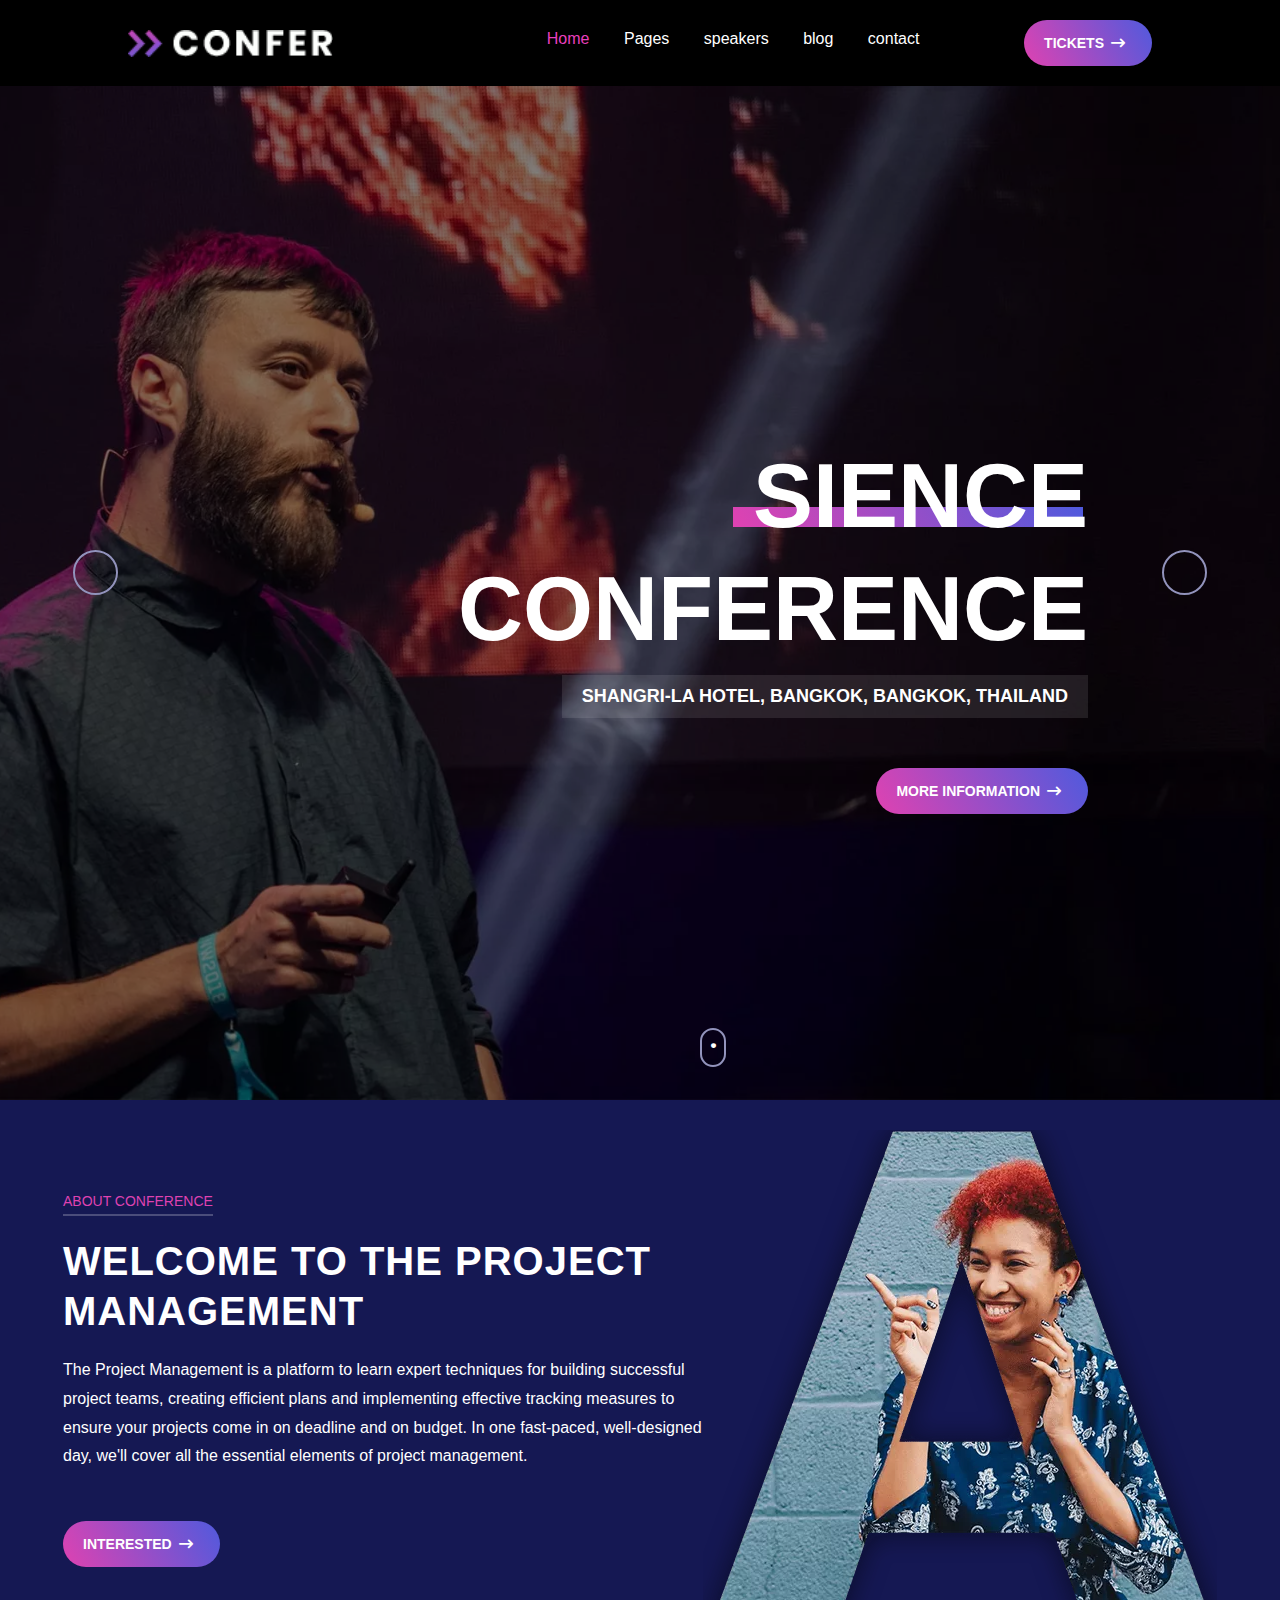
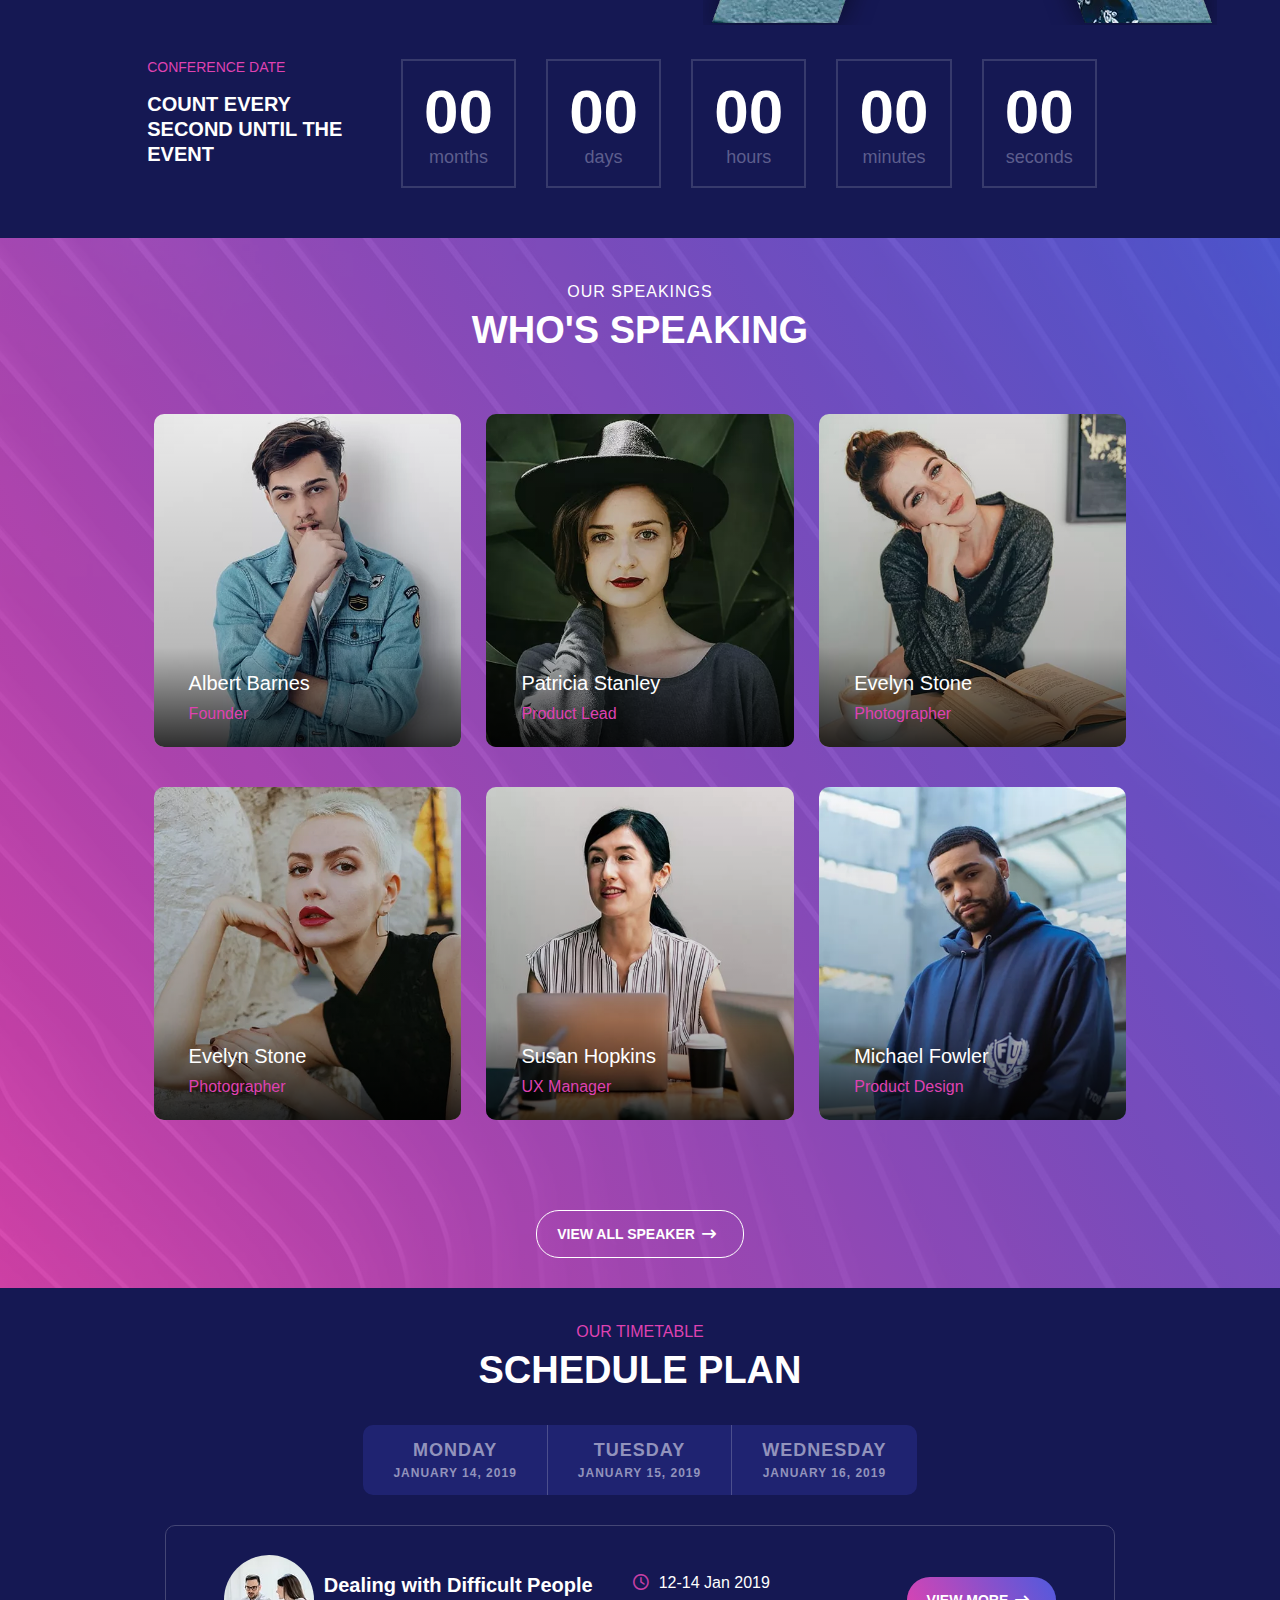
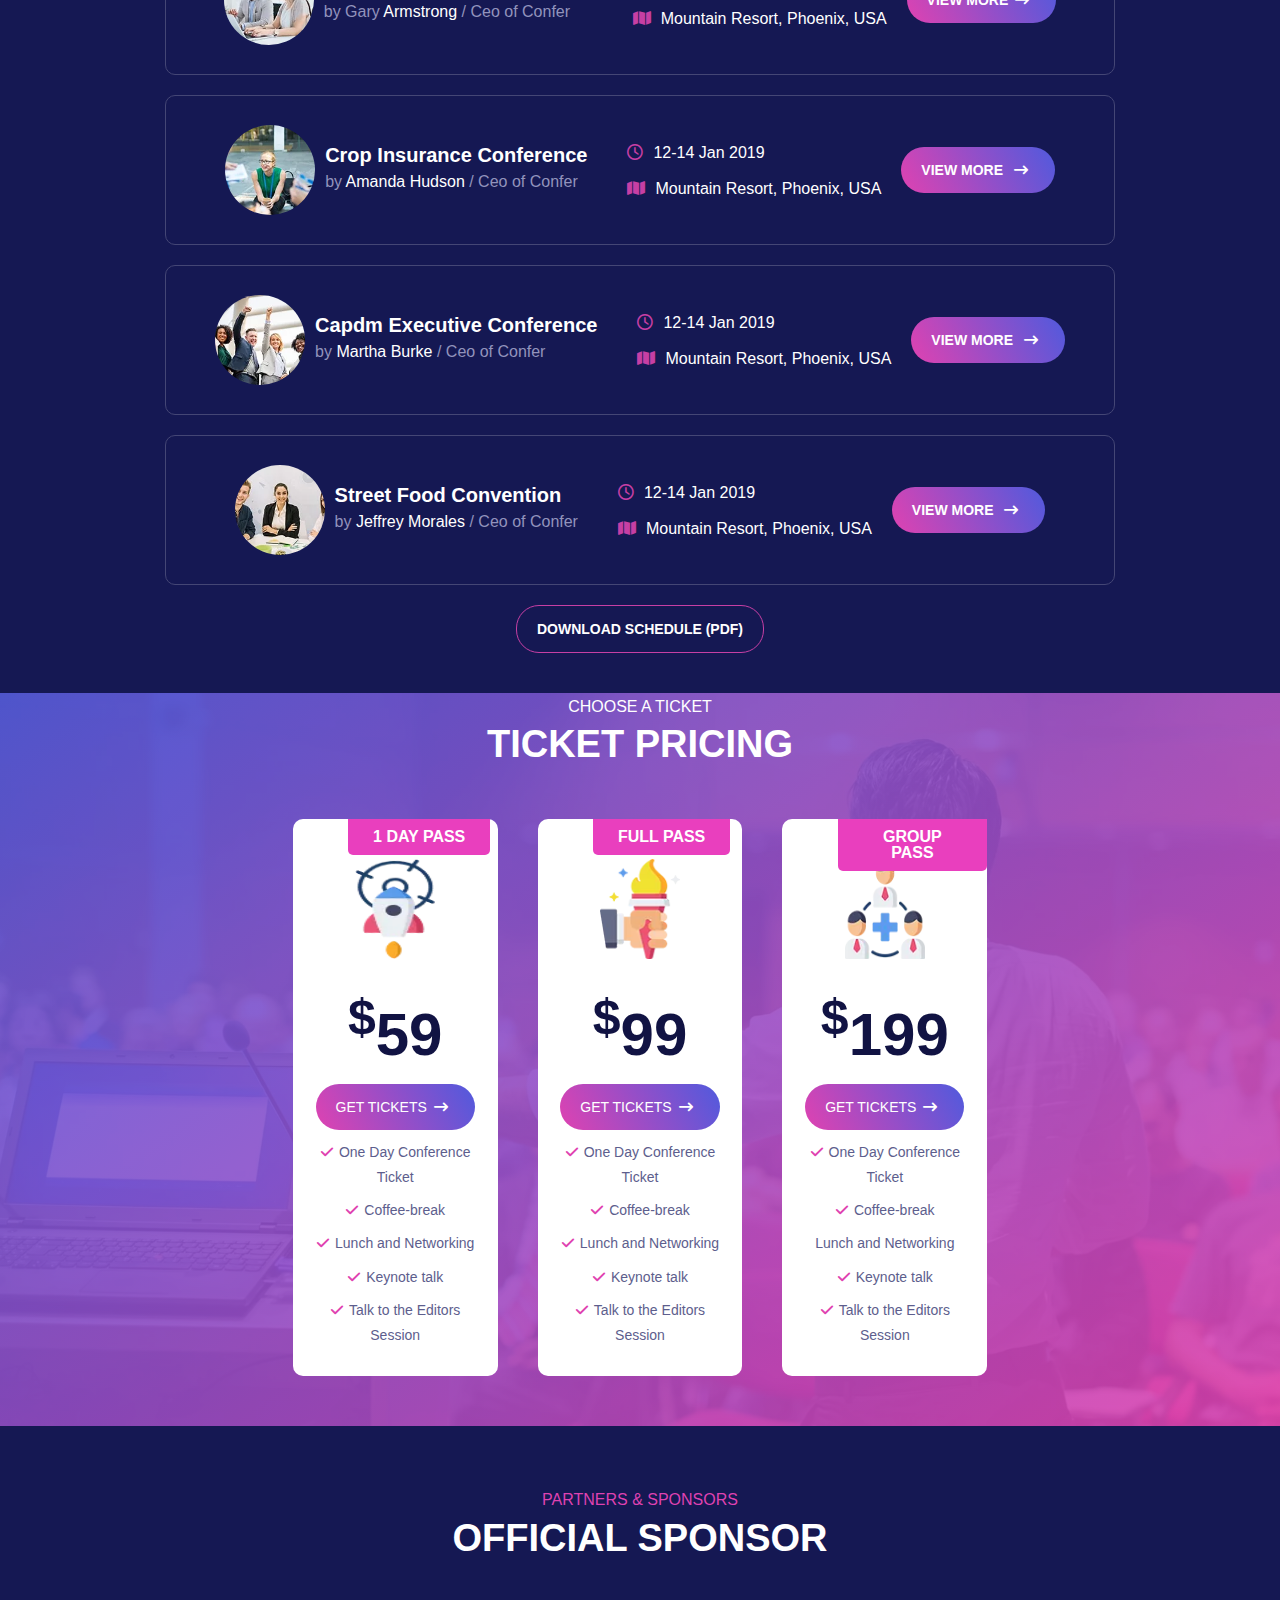
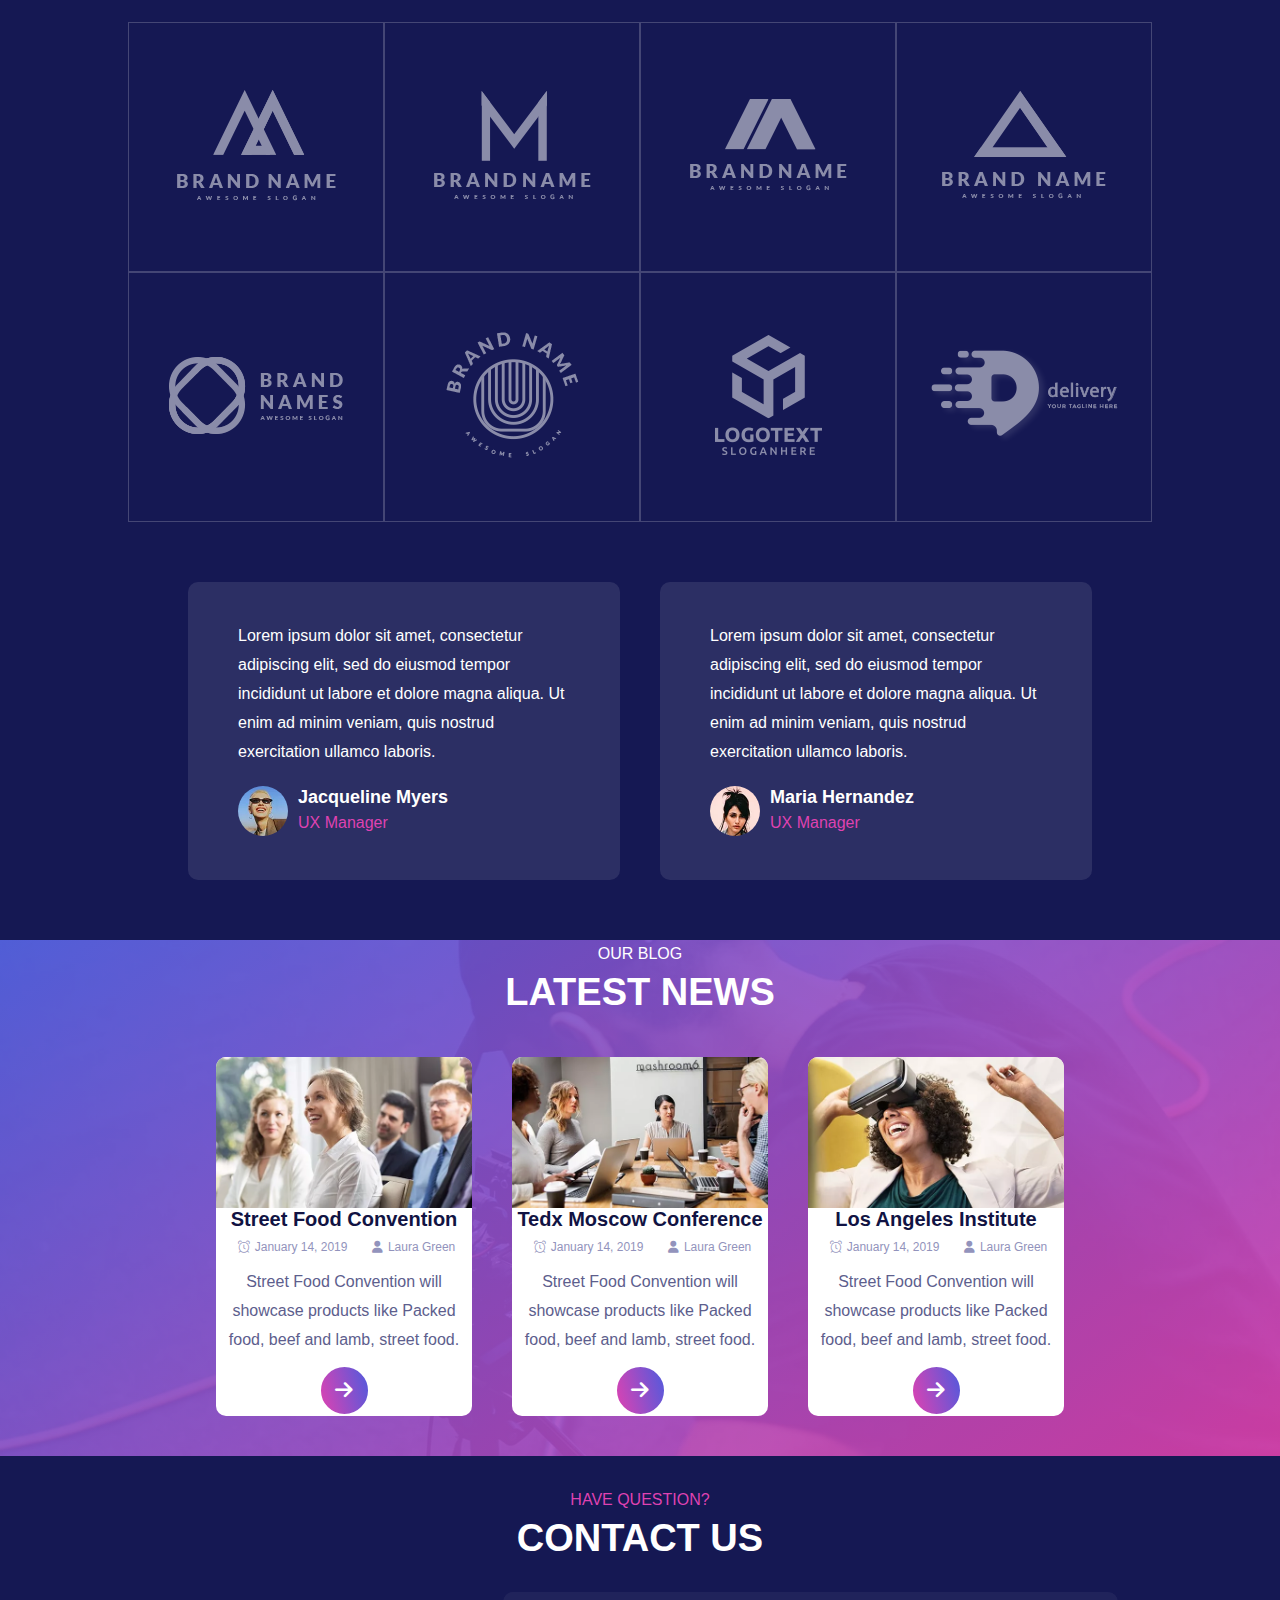
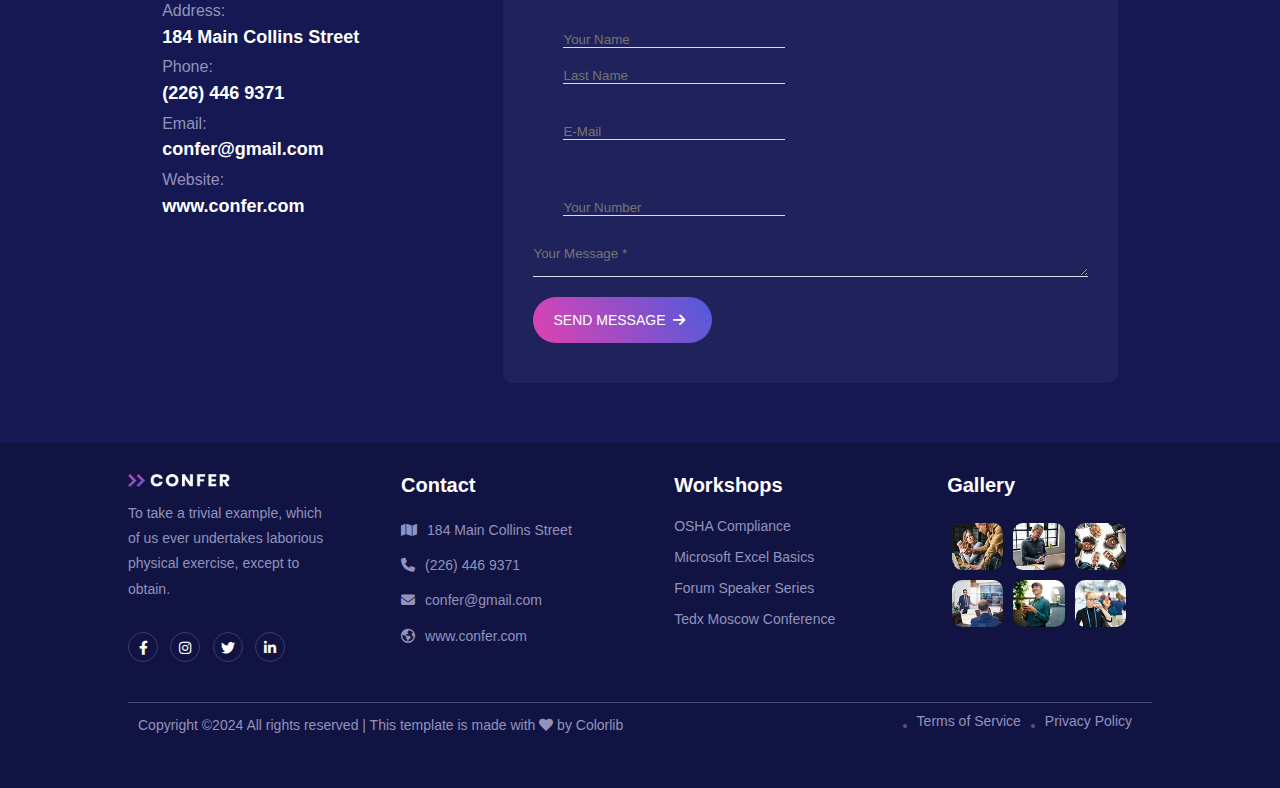
==== commit 14c292ff: "bootstrap" ====
--- a/index.html
+++ b/index.html
@@ -5,16 +5,12 @@
     <meta charset="UTF-8">
     <meta name="viewport" content="width=device-width, initial-scale=1.0">
     <title>Home</title>
-    <link rel="preconnect" href="https://fonts.googleapis.com">
-    <link rel="preconnect" href="https://fonts.gstatic.com" crossorigin>
-    <link
-        href="https://fonts.googleapis.com/css2?family=Poppins:ital,wght@0,100;0,200;0,300;0,400;0,500;0,600;0,700;0,800;0,900;1,100;1,200;1,300;1,400;1,500;1,600;1,700;1,800;1,900&display=swap"
-        rel="stylesheet">
-    <link rel="stylesheet" href="css/all.min.css">
+    <link rel="stylesheet" href="css/vendors/all.min.css">
     <link rel="stylesheet" href="css/main.css">
 </head>
 
 <body>
+    <!-- navbar -->
     <nav>
         <div class="container">
             <div class="row">
@@ -36,6 +32,7 @@
             </div>
         </div>
     </nav>
+    <!-- home -->
     <section class="home">
         <div class="overlay"></div>
         <div class="container">
@@ -52,6 +49,7 @@
         </div>
         </div>
     </section>
+    <!-- about -->
     <section class="about-conference">
         <div class="container"></div>
         <div class="up">
@@ -82,7 +80,7 @@
             </div>
         </div>
     </section>
-
+<!-- speak -->
     <section class="our-speakings">
         <div class="container">
             <div class="overlay"></div>
@@ -193,7 +191,7 @@
                 view all Speaker<i class="fa-solid fa-arrow-right-long"></i>
             </button></div>
     </section>
-
+<!-- time -->
     <section class="our-timetable">
         <div class="container">
             <div class="header">
@@ -289,7 +287,7 @@
             </div>
         </div>
     </section>
-
+<!-- tickets -->
     <section class="tickets">
         <div class="container">
             <div class="header">
@@ -360,7 +358,7 @@
             </div>
         </div>
     </section>
-
+<!-- spons -->
     <section class="sponsers">
         <div class="container">
             <div class="header">
@@ -445,7 +443,7 @@
             </div>
         </div>
     </section>
-
+<!-- blog -->
     <section class="blog">
         <div class="container">
             <div class="header">
@@ -501,7 +499,7 @@
             </div>
         </div>
     </section>
-
+<!-- contact -->
     <section class="contact">
         <div class="container">
             <div class="header">
@@ -540,7 +538,7 @@
             </div>
         </div>
     </section>
-
+<!-- footer -->
     <section class="footer">
         <div class="container">
             <div class="top">
--- a/css/vendors/all.min.css
+++ b/css/vendors/all.min.css
@@ -0,0 +1,5 @@
+/*!
+ * Font Awesome Pro 6.2.0 by @fontawesome - https://fontawesome.com
+ * License - https://fontawesome.com/license (Commercial License)
+ * Copyright 2022 Fonticons, Inc.
+ */.fa{font-family:var(--fa-style-family,"Font Awesome 6 Pro");font-weight:var(--fa-style,900)}.fa,.fa-classic,.fa-sharp,.fas,.fa-solid,.far,.fa-regular,.fal,.fa-light,.fat,.fa-thin,.fad,.fa-duotone,.fass,.fa-sharp-solid,.fab,.fa-brands{-moz-osx-font-smoothing:grayscale;-webkit-font-smoothing:antialiased;display:var(--fa-display,inline-block);font-style:normal;font-variant:normal;line-height:1;text-rendering:auto}.fas,.fa-classic,.fa-solid,.far,.fa-regular,.fal,.fa-light,.fat,.fa-thin{font-family:'Font Awesome 6 Pro'}.fab,.fa-brands{font-family:'Font Awesome 6 Brands'}.fad,.fa-classic.fa-duotone,.fa-duotone{font-family:'Font Awesome 6 Duotone'}.fass,.fa-sharp{font-family:'Font Awesome 6 Sharp';font-weight:900}.fa-1x{font-size:1em}.fa-2x{font-size:2em}.fa-3x{font-size:3em}.fa-4x{font-size:4em}.fa-5x{font-size:5em}.fa-6x{font-size:6em}.fa-7x{font-size:7em}.fa-8x{font-size:8em}.fa-9x{font-size:9em}.fa-10x{font-size:10em}.fa-2xs{font-size:0.625em;line-height:0.1em;vertical-align:0.225em}.fa-xs{font-size:0.75em;line-height:0.08333em;vertical-align:0.125em}.fa-sm{font-size:0.875em;line-height:0.07143em;vertical-align:0.05357em}.fa-lg{font-size:1.25em;line-height:0.05em;vertical-align:-0.075em}.fa-xl{font-size:1.5em;line-height:0.04167em;vertical-align:-0.125em}.fa-2xl{font-size:2em;line-height:0.03125em;vertical-align:-0.1875em}.fa-fw{text-align:center;width:1.25em}.fa-ul{list-style-type:none;margin-left:var(--fa-li-margin,2.5em);padding-left:0}.fa-ul > li{position:relative}.fa-li{left:calc(var(--fa-li-width,2em) * -1);position:absolute;text-align:center;width:var(--fa-li-width,2em);line-height:inherit}.fa-border{border-color:var(--fa-border-color,#eee);border-radius:var(--fa-border-radius,0.1em);border-style:var(--fa-border-style,solid);border-width:var(--fa-border-width,0.08em);padding:var(--fa-border-padding,0.2em 0.25em 0.15em)}.fa-pull-left{float:left;margin-right:var(--fa-pull-margin,0.3em)}.fa-pull-right{float:right;margin-left:var(--fa-pull-margin,0.3em)}.fa-beat{-webkit-animation-name:fa-beat;animation-name:fa-beat;-webkit-animation-delay:var(--fa-animation-delay,0s);animation-delay:var(--fa-animation-delay,0s);-webkit-animation-direction:var(--fa-animation-direction,normal);animation-direction:var(--fa-animation-direction,normal);-webkit-animation-duration:var(--fa-animation-duration,1s);animation-duration:var(--fa-animation-duration,1s);-webkit-animation-iteration-count:var(--fa-animation-iteration-count,infinite);animation-iteration-count:var(--fa-animation-iteration-count,infinite);-webkit-animation-timing-function:var(--fa-animation-timing,ease-in-out);animation-timing-function:var(--fa-animation-timing,ease-in-out)}.fa-bounce{-webkit-animation-name:fa-bounce;animation-name:fa-bounce;-webkit-animation-delay:var(--fa-animation-delay,0s);animation-delay:var(--fa-animation-delay,0s);-webkit-animation-direction:var(--fa-animation-direction,normal);animation-direction:var(--fa-animation-direction,normal);-webkit-animation-duration:var(--fa-animation-duration,1s);animation-duration:var(--fa-animation-duration,1s);-webkit-animation-iteration-count:var(--fa-animation-iteration-count,infinite);animation-iteration-count:var(--fa-animation-iteration-count,infinite);-webkit-animation-timing-function:var(--fa-animation-timing,cubic-bezier(0.28,0.84,0.42,1));animation-timing-function:var(--fa-animation-timing,cubic-bezier(0.28,0.84,0.42,1))}.fa-fade{-webkit-animation-name:fa-fade;animation-name:fa-fade;-webkit-animation-delay:var(--fa-animation-delay,0s);animation-delay:var(--fa-animation-delay,0s);-webkit-animation-direction:var(--fa-animation-direction,normal);animation-direction:var(--fa-animation-direction,normal);-webkit-animation-duration:var(--fa-animation-duration,1s);animation-duration:var(--fa-animation-duration,1s);-webkit-animation-iteration-count:var(--fa-animation-iteration-count,infinite);animation-iteration-count:var(--fa-animation-iteration-count,infinite);-webkit-animation-timing-function:var(--fa-animation-timing,cubic-bezier(0.4,0,0.6,1));animation-timing-function:var(--fa-animation-timing,cubic-bezier(0.4,0,0.6,1))}.fa-beat-fade{-webkit-animation-name:fa-beat-fade;animation-name:fa-beat-fade;-webkit-animation-delay:var(--fa-animation-delay,0s);animation-delay:var(--fa-animation-delay,0s);-webkit-animation-direction:var(--fa-animation-direction,normal);animation-direction:var(--fa-animation-direction,normal);-webkit-animation-duration:var(--fa-animation-duration,1s);animation-duration:var(--fa-animation-duration,1s);-webkit-animation-iteration-count:var(--fa-animation-iteration-count,infinite);animation-iteration-count:var(--fa-animation-iteration-count,infinite);-webkit-animation-timing-function:var(--fa-animation-timing,cubic-bezier(0.4,0,0.6,1));animation-timing-function:var(--fa-animation-timing,cubic-bezier(0.4,0,0.6,1))}.fa-flip{-webkit-animation-name:fa-flip;animation-name:fa-flip;-webkit-animation-delay:var(--fa-animation-delay,0s);animation-delay:var(--fa-animation-delay,0s);-webkit-animation-direction:var(--fa-animation-direction,normal);animation-direction:var(--fa-animation-direction,normal);-webkit-animation-duration:var(--fa-animation-duration,1s);animation-duration:var(--fa-animation-duration,1s);-webkit-animation-iteration-count:var(--fa-animation-iteration-count,infinite);animation-iteration-count:var(--fa-animation-iteration-count,infinite);-webkit-animation-timing-function:var(--fa-animation-timing,ease-in-out);animation-timing-function:var(--fa-animation-timing,ease-in-out)}.fa-shake{-webkit-animation-name:fa-shake;animation-name:fa-shake;-webkit-animation-delay:var(--fa-animation-delay,0s);animation-delay:var(--fa-animation-delay,0s);-webkit-animation-direction:var(--fa-animation-direction,normal);animation-direction:var(--fa-animation-direction,normal);-webkit-animation-duration:var(--fa-animation-duration,1s);animation-duration:var(--fa-animation-duration,1s);-webkit-animation-iteration-count:var(--fa-animation-iteration-count,infinite);animation-iteration-count:var(--fa-animation-iteration-count,infinite);-webkit-animation-timing-function:var(--fa-animation-timing,linear);animation-timing-function:var(--fa-animation-timing,linear)}.fa-spin{-webkit-animation-name:fa-spin;animation-name:fa-spin;-webkit-animation-delay:var(--fa-animation-delay,0s);animation-delay:var(--fa-animation-delay,0s);-webkit-animation-direction:var(--fa-animation-direction,normal);animation-direction:var(--fa-animation-direction,normal);-webkit-animation-duration:var(--fa-animation-duration,2s);animation-duration:var(--fa-animation-duration,2s);-webkit-animation-iteration-count:var(--fa-animation-iteration-count,infinite);animation-iteration-count:var(--fa-animation-iteration-count,infinite);-webkit-animation-timing-function:var(--fa-animation-timing,linear);animation-timing-function:var(--fa-animation-timing,linear)}.fa-spin-reverse{--fa-animation-direction:reverse}.fa-pulse,.fa-spin-pulse{-webkit-animation-name:fa-spin;animation-name:fa-spin;-webkit-animation-direction:var(--fa-animation-direction,normal);animation-direction:var(--fa-animation-direction,normal);-webkit-animation-duration:var(--fa-animation-duration,1s);animation-duration:var(--fa-animation-duration,1s);-webkit-animation-iteration-count:var(--fa-animation-iteration-count,infinite);animation-iteration-count:var(--fa-animation-iteration-count,infinite);-webkit-animation-timing-function:var(--fa-animation-timing,steps(8));animation-timing-function:var(--fa-animation-timing,steps(8))}@media (prefers-reduced-motion:reduce){.fa-beat,.fa-bounce,.fa-fade,.fa-beat-fade,.fa-flip,.fa-pulse,.fa-shake,.fa-spin,.fa-spin-pulse{-webkit-animation-delay:-1ms;animation-delay:-1ms;-webkit-animation-duration:1ms;animation-duration:1ms;-webkit-animation-iteration-count:1;animation-iteration-count:1;transition-delay:0s;transition-duration:0s}}@-webkit-keyframes fa-beat{0%,90%{-webkit-transform:scale(1);transform:scale(1)}45%{-webkit-transform:scale(var(--fa-beat-scale,1.25));transform:scale(var(--fa-beat-scale,1.25))}}@keyframes fa-beat{0%,90%{-webkit-transform:scale(1);transform:scale(1)}45%{-webkit-transform:scale(var(--fa-beat-scale,1.25));transform:scale(var(--fa-beat-scale,1.25))}}@-webkit-keyframes fa-bounce{0%{-webkit-transform:scale(1,1) translateY(0);transform:scale(1,1) translateY(0)}10%{-webkit-transform:scale(var(--fa-bounce-start-scale-x,1.1),var(--fa-bounce-start-scale-y,0.9)) translateY(0);transform:scale(var(--fa-bounce-start-scale-x,1.1),var(--fa-bounce-start-scale-y,0.9)) translateY(0)}30%{-webkit-transform:scale(var(--fa-bounce-jump-scale-x,0.9),var(--fa-bounce-jump-scale-y,1.1)) translateY(var(--fa-bounce-height,-0.5em));transform:scale(var(--fa-bounce-jump-scale-x,0.9),var(--fa-bounce-jump-scale-y,1.1)) translateY(var(--fa-bounce-height,-0.5em))}50%{-webkit-transform:scale(var(--fa-bounce-land-scale-x,1.05),var(--fa-bounce-land-scale-y,0.95)) translateY(0);transform:scale(var(--fa-bounce-land-scale-x,1.05),var(--fa-bounce-land-scale-y,0.95)) translateY(0)}57%{-webkit-transform:scale(1,1) translateY(var(--fa-bounce-rebound,-0.125em));transform:scale(1,1) translateY(var(--fa-bounce-rebound,-0.125em))}64%{-webkit-transform:scale(1,1) translateY(0);transform:scale(1,1) translateY(0)}100%{-webkit-transform:scale(1,1) translateY(0);transform:scale(1,1) translateY(0)}}@keyframes fa-bounce{0%{-webkit-transform:scale(1,1) translateY(0);transform:scale(1,1) translateY(0)}10%{-webkit-transform:scale(var(--fa-bounce-start-scale-x,1.1),var(--fa-bounce-start-scale-y,0.9)) translateY(0);transform:scale(var(--fa-bounce-start-scale-x,1.1),var(--fa-bounce-start-scale-y,0.9)) translateY(0)}30%{-webkit-transform:scale(var(--fa-bounce-jump-scale-x,0.9),var(--fa-bounce-jump-scale-y,1.1)) translateY(var(--fa-bounce-height,-0.5em));transform:scale(var(--fa-bounce-jump-scale-x,0.9),var(--fa-bounce-jump-scale-y,1.1)) translateY(var(--fa-bounce-height,-0.5em))}50%{-webkit-transform:scale(var(--fa-bounce-land-scale-x,1.05),var(--fa-bounce-land-scale-y,0.95)) translateY(0);transform:scale(var(--fa-bounce-land-scale-x,1.05),var(--fa-bounce-land-scale-y,0.95)) translateY(0)}57%{-webkit-transform:scale(1,1) translateY(var(--fa-bounce-rebound,-0.125em));transform:scale(1,1) translateY(var(--fa-bounce-rebound,-0.125em))}64%{-webkit-transform:scale(1,1) translateY(0);transform:scale(1,1) translateY(0)}100%{-webkit-transform:scale(1,1) translateY(0);transform:scale(1,1) translateY(0)}}@-webkit-keyframes fa-fade{50%{opacity:var(--fa-fade-opacity,0.4)}}@keyframes fa-fade{50%{opacity:var(--fa-fade-opacity,0.4)}}@-webkit-keyframes fa-beat-fade{0%,100%{opacity:var(--fa-beat-fade-opacity,0.4);-webkit-transform:scale(1);transform:scale(1)}50%{opacity:1;-webkit-transform:scale(var(--fa-beat-fade-scale,1.125));transform:scale(var(--fa-beat-fade-scale,1.125))}}@keyframes fa-beat-fade{0%,100%{opacity:var(--fa-beat-fade-opacity,0.4);-webkit-transform:scale(1);transform:scale(1)}50%{opacity:1;-webkit-transform:scale(var(--fa-beat-fade-scale,1.125));transform:scale(var(--fa-beat-fade-scale,1.125))}}@-webkit-keyframes fa-flip{50%{-webkit-transform:rotate3d(var(--fa-flip-x,0),var(--fa-flip-y,1),var(--fa-flip-z,0),var(--fa-flip-angle,-180deg));transform:rotate3d(var(--fa-flip-x,0),var(--fa-flip-y,1),var(--fa-flip-z,0),var(--fa-flip-angle,-180deg))}}@keyframes fa-flip{50%{-webkit-transform:rotate3d(var(--fa-flip-x,0),var(--fa-flip-y,1),var(--fa-flip-z,0),var(--fa-flip-angle,-180deg));transform:rotate3d(var(--fa-flip-x,0),var(--fa-flip-y,1),var(--fa-flip-z,0),var(--fa-flip-angle,-180deg))}}@-webkit-keyframes fa-shake{0%{-webkit-transform:rotate(-15deg);transform:rotate(-15deg)}4%{-webkit-transform:rotate(15deg);transform:rotate(15deg)}8%,24%{-webkit-transform:rotate(-18deg);transform:rotate(-18deg)}12%,28%{-webkit-transform:rotate(18deg);transform:rotate(18deg)}16%{-webkit-transform:rotate(-22deg);transform:rotate(-22deg)}20%{-webkit-transform:rotate(22deg);transform:rotate(22deg)}32%{-webkit-transform:rotate(-12deg);transform:rotate(-12deg)}36%{-webkit-transform:rotate(12deg);transform:rotate(12deg)}40%,100%{-webkit-transform:rotate(0deg);transform:rotate(0deg)}}@keyframes fa-shake{0%{-webkit-transform:rotate(-15deg);transform:rotate(-15deg)}4%{-webkit-transform:rotate(15deg);transform:rotate(15deg)}8%,24%{-webkit-transform:rotate(-18deg);transform:rotate(-18deg)}12%,28%{-webkit-transform:rotate(18deg);transform:rotate(18deg)}16%{-webkit-transform:rotate(-22deg);transform:rotate(-22deg)}20%{-webkit-transform:rotate(22deg);transform:rotate(22deg)}32%{-webkit-transform:rotate(-12deg);transform:rotate(-12deg)}36%{-webkit-transform:rotate(12deg);transform:rotate(12deg)}40%,100%{-webkit-transform:rotate(0deg);transform:rotate(0deg)}}@-webkit-keyframes fa-spin{0%{-webkit-transform:rotate(0deg);transform:rotate(0deg)}100%{-webkit-transform:rotate(360deg);transform:rotate(360deg)}}@keyframes fa-spin{0%{-webkit-transform:rotate(0deg);transform:rotate(0deg)}100%{-webkit-transform:rotate(360deg);transform:rotate(360deg)}}.fa-rotate-90{-webkit-transform:rotate(90deg);transform:rotate(90deg)}.fa-rotate-180{-webkit-transform:rotate(180deg);transform:rotate(180deg)}.fa-rotate-270{-webkit-transform:rotate(270deg);transform:rotate(270deg)}.fa-flip-horizontal{-webkit-transform:scale(-1,1);transform:scale(-1,1)}.fa-flip-vertical{-webkit-transform:scale(1,-1);transform:scale(1,-1)}.fa-flip-both,.fa-flip-horizontal.fa-flip-vertical{-webkit-transform:scale(-1,-1);transform:scale(-1,-1)}.fa-rotate-by{-webkit-transform:rotate(var(--fa-rotate-angle,none));transform:rotate(var(--fa-rotate-angle,none))}.fa-stack{display:inline-block;height:2em;line-height:2em;position:relative;vertical-align:middle;width:2.5em}.fa-stack-1x,.fa-stack-2x{left:0;position:absolute;text-align:center;width:100%;z-index:var(--fa-stack-z-index,auto)}.fa-stack-1x{line-height:inherit}.fa-stack-2x{font-size:2em}.fa-inverse{color:var(--fa-inverse,#fff)}.fa-0::before{content:"\30"}.fa-1::before{content:"\31"}.fa-2::before{content:"\32"}.fa-3::before{content:"\33"}.fa-4::before{content:"\34"}.fa-5::before{content:"\35"}.fa-6::before{content:"\36"}.fa-7::before{content:"\37"}.fa-8::before{content:"\38"}.fa-9::before{content:"\39"}.fa-fill-drip::before{content:"\f576"}.fa-arrows-to-circle::before{content:"\e4bd"}.fa-circle-chevron-right::before{content:"\f138"}.fa-chevron-circle-right::before{content:"\f138"}.fa-wagon-covered::before{content:"\f8ee"}.fa-line-height::before{content:"\f871"}.fa-bagel::before{content:"\e3d7"}.fa-transporter-7::before{content:"\e2a8"}.fa-at::before{content:"\40"}.fa-rectangles-mixed::before{content:"\e323"}.fa-phone-arrow-up-right::before{content:"\e224"}.fa-phone-arrow-up::before{content:"\e224"}.fa-phone-outgoing::before{content:"\e224"}.fa-trash-can::before{content:"\f2ed"}.fa-trash-alt::before{content:"\f2ed"}.fa-circle-l::before{content:"\e114"}.fa-head-side-goggles::before{content:"\f6ea"}.fa-head-vr::before{content:"\f6ea"}.fa-text-height::before{content:"\f034"}.fa-user-xmark::before{content:"\f235"}.fa-user-times::before{content:"\f235"}.fa-face-hand-yawn::before{content:"\e379"}.fa-gauge-simple-min::before{content:"\f62d"}.fa-tachometer-slowest::before{content:"\f62d"}.fa-stethoscope::before{content:"\f0f1"}.fa-coffin::before{content:"\f6c6"}.fa-message::before{content:"\f27a"}.fa-comment-alt::before{content:"\f27a"}.fa-salad::before{content:"\f81e"}.fa-bowl-salad::before{content:"\f81e"}.fa-info::before{content:"\f129"}.fa-robot-astromech::before{content:"\e2d2"}.fa-ring-diamond::before{content:"\e5ab"}.fa-fondue-pot::before{content:"\e40d"}.fa-theta::before{content:"\f69e"}.fa-face-hand-peeking::before{content:"\e481"}.fa-square-user::before{content:"\e283"}.fa-down-left-and-up-right-to-center::before{content:"\f422"}.fa-compress-alt::before{content:"\f422"}.fa-explosion::before{content:"\e4e9"}.fa-file-lines::before{content:"\f15c"}.fa-file-alt::before{content:"\f15c"}.fa-file-text::before{content:"\f15c"}.fa-wave-square::before{content:"\f83e"}.fa-ring::before{content:"\f70b"}.fa-building-un::before{content:"\e4d9"}.fa-dice-three::before{content:"\f527"}.fa-tire-pressure-warning::before{content:"\f633"}.fa-wifi-fair::before{content:"\f6ab"}.fa-wifi-2::before{content:"\f6ab"}.fa-calendar-days::before{content:"\f073"}.fa-calendar-alt::before{content:"\f073"}.fa-mp3-player::before{content:"\f8ce"}.fa-anchor-circle-check::before{content:"\e4aa"}.fa-tally-4::before{content:"\e297"}.fa-rectangle-history::before{content:"\e4a2"}.fa-building-circle-arrow-right::before{content:"\e4d1"}.fa-volleyball::before{content:"\f45f"}.fa-volleyball-ball::before{content:"\f45f"}.fa-sun-haze::before{content:"\f765"}.fa-text-size::before{content:"\f894"}.fa-ufo::before{content:"\e047"}.fa-fork::before{content:"\f2e3"}.fa-utensil-fork::before{content:"\f2e3"}.fa-arrows-up-to-line::before{content:"\e4c2"}.fa-mobile-signal::before{content:"\e1ef"}.fa-barcode-scan::before{content:"\f465"}.fa-sort-down::before{content:"\f0dd"}.fa-sort-desc::before{content:"\f0dd"}.fa-folder-arrow-down::before{content:"\e053"}.fa-folder-download::before{content:"\e053"}.fa-circle-minus::before{content:"\f056"}.fa-minus-circle::before{content:"\f056"}.fa-face-icicles::before{content:"\e37c"}.fa-shovel::before{content:"\f713"}.fa-door-open::before{content:"\f52b"}.fa-films::before{content:"\e17a"}.fa-right-from-bracket::before{content:"\f2f5"}.fa-sign-out-alt::before{content:"\f2f5"}.fa-face-glasses::before{content:"\e377"}.fa-nfc::before{content:"\e1f7"}.fa-atom::before{content:"\f5d2"}.fa-soap::before{content:"\e06e"}.fa-icons::before{content:"\f86d"}.fa-heart-music-camera-bolt::before{content:"\f86d"}.fa-microphone-lines-slash::before{content:"\f539"}.fa-microphone-alt-slash::before{content:"\f539"}.fa-closed-captioning-slash::before{content:"\e135"}.fa-calculator-simple::before{content:"\f64c"}.fa-calculator-alt::before{content:"\f64c"}.fa-bridge-circle-check::before{content:"\e4c9"}.fa-sliders-up::before{content:"\f3f1"}.fa-sliders-v::before{content:"\f3f1"}.fa-location-minus::before{content:"\f609"}.fa-map-marker-minus::before{content:"\f609"}.fa-pump-medical::before{content:"\e06a"}.fa-fingerprint::before{content:"\f577"}.fa-ski-boot::before{content:"\e3cc"}.fa-standard-definition::before{content:"\e28a"}.fa-rectangle-sd::before{content:"\e28a"}.fa-h1::before{content:"\f313"}.fa-hand-point-right::before{content:"\f0a4"}.fa-magnifying-glass-location::before{content:"\f689"}.fa-search-location::before{content:"\f689"}.fa-message-bot::before{content:"\e3b8"}.fa-forward-step::before{content:"\f051"}.fa-step-forward::before{content:"\f051"}.fa-face-smile-beam::before{content:"\f5b8"}.fa-smile-beam::before{content:"\f5b8"}.fa-light-ceiling::before{content:"\e016"}.fa-message-exclamation::before{content:"\f4a5"}.fa-comment-alt-exclamation::before{content:"\f4a5"}.fa-bowl-scoop::before{content:"\e3de"}.fa-bowl-shaved-ice::before{content:"\e3de"}.fa-square-x::before{content:"\e286"}.fa-utility-pole-double::before{content:"\e2c4"}.fa-flag-checkered::before{content:"\f11e"}.fa-chevrons-up::before{content:"\f325"}.fa-chevron-double-up::before{content:"\f325"}.fa-football::before{content:"\f44e"}.fa-football-ball::before{content:"\f44e"}.fa-user-vneck::before{content:"\e461"}.fa-school-circle-exclamation::before{content:"\e56c"}.fa-crop::before{content:"\f125"}.fa-angles-down::before{content:"\f103"}.fa-angle-double-down::before{content:"\f103"}.fa-users-rectangle::before{content:"\e594"}.fa-people-roof::before{content:"\e537"}.fa-square-arrow-right::before{content:"\f33b"}.fa-arrow-square-right::before{content:"\f33b"}.fa-location-plus::before{content:"\f60a"}.fa-map-marker-plus::before{content:"\f60a"}.fa-lightbulb-exclamation-on::before{content:"\e1ca"}.fa-people-line::before{content:"\e534"}.fa-beer-mug-empty::before{content:"\f0fc"}.fa-beer::before{content:"\f0fc"}.fa-crate-empty::before{content:"\e151"}.fa-diagram-predecessor::before{content:"\e477"}.fa-transporter::before{content:"\e042"}.fa-calendar-circle-user::before{content:"\e471"}.fa-arrow-up-long::before{content:"\f176"}.fa-long-arrow-up::before{content:"\f176"}.fa-person-carry-box::before{content:"\f4cf"}.fa-person-carry::before{content:"\f4cf"}.fa-fire-flame-simple::before{content:"\f46a"}.fa-burn::before{content:"\f46a"}.fa-person::before{content:"\f183"}.fa-male::before{content:"\f183"}.fa-laptop::before{content:"\f109"}.fa-file-csv::before{content:"\f6dd"}.fa-menorah::before{content:"\f676"}.fa-union::before{content:"\f6a2"}.fa-chevrons-left::before{content:"\f323"}.fa-chevron-double-left::before{content:"\f323"}.fa-circle-heart::before{content:"\f4c7"}.fa-heart-circle::before{content:"\f4c7"}.fa-truck-plane::before{content:"\e58f"}.fa-record-vinyl::before{content:"\f8d9"}.fa-bring-forward::before{content:"\f856"}.fa-square-p::before{content:"\e279"}.fa-face-grin-stars::before{content:"\f587"}.fa-grin-stars::before{content:"\f587"}.fa-sigma::before{content:"\f68b"}.fa-camera-movie::before{content:"\f8a9"}.fa-bong::before{content:"\f55c"}.fa-clarinet::before{content:"\f8ad"}.fa-truck-flatbed::before{content:"\e2b6"}.fa-spaghetti-monster-flying::before{content:"\f67b"}.fa-pastafarianism::before{content:"\f67b"}.fa-arrow-down-up-across-line::before{content:"\e4af"}.fa-leaf-heart::before{content:"\f4cb"}.fa-house-building::before{content:"\e1b1"}.fa-cheese-swiss::before{content:"\f7f0"}.fa-spoon::before{content:"\f2e5"}.fa-utensil-spoon::before{content:"\f2e5"}.fa-jar-wheat::before{content:"\e517"}.fa-envelopes-bulk::before{content:"\f674"}.fa-mail-bulk::before{content:"\f674"}.fa-file-circle-exclamation::before{content:"\e4eb"}.fa-bow-arrow::before{content:"\f6b9"}.fa-cart-xmark::before{content:"\e0dd"}.fa-hexagon-xmark::before{content:"\f2ee"}.fa-times-hexagon::before{content:"\f2ee"}.fa-xmark-hexagon::before{content:"\f2ee"}.fa-circle-h::before{content:"\f47e"}.fa-hospital-symbol::before{content:"\f47e"}.fa-merge::before{content:"\e526"}.fa-pager::before{content:"\f815"}.fa-cart-minus::before{content:"\e0db"}.fa-address-book::before{content:"\f2b9"}.fa-contact-book::before{content:"\f2b9"}.fa-pan-frying::before{content:"\e42c"}.fa-grid::before{content:"\e195"}.fa-grid-3::before{content:"\e195"}.fa-football-helmet::before{content:"\f44f"}.fa-hand-love::before{content:"\e1a5"}.fa-trees::before{content:"\f724"}.fa-strikethrough::before{content:"\f0cc"}.fa-page::before{content:"\e428"}.fa-k::before{content:"\4b"}.fa-diagram-previous::before{content:"\e478"}.fa-gauge-min::before{content:"\f628"}.fa-tachometer-alt-slowest::before{content:"\f628"}.fa-folder-grid::before{content:"\e188"}.fa-eggplant::before{content:"\e16c"}.fa-ram::before{content:"\f70a"}.fa-landmark-flag::before{content:"\e51c"}.fa-lips::before{content:"\f600"}.fa-pencil::before{content:"\f303"}.fa-pencil-alt::before{content:"\f303"}.fa-backward::before{content:"\f04a"}.fa-caret-right::before{content:"\f0da"}.fa-comments::before{content:"\f086"}.fa-paste::before{content:"\f0ea"}.fa-file-clipboard::before{content:"\f0ea"}.fa-desktop-arrow-down::before{content:"\e155"}.fa-code-pull-request::before{content:"\e13c"}.fa-pumpkin::before{content:"\f707"}.fa-clipboard-list::before{content:"\f46d"}.fa-pen-field::before{content:"\e211"}.fa-blueberries::before{content:"\e2e8"}.fa-truck-ramp-box::before{content:"\f4de"}.fa-truck-loading::before{content:"\f4de"}.fa-note::before{content:"\e1ff"}.fa-arrow-down-to-square::before{content:"\e096"}.fa-user-check::before{content:"\f4fc"}.fa-cloud-xmark::before{content:"\e35f"}.fa-vial-virus::before{content:"\e597"}.fa-book-blank::before{content:"\f5d9"}.fa-book-alt::before{content:"\f5d9"}.fa-golf-flag-hole::before{content:"\e3ac"}.fa-message-arrow-down::before{content:"\e1db"}.fa-comment-alt-arrow-down::before{content:"\e1db"}.fa-face-unamused::before{content:"\e39f"}.fa-sheet-plastic::before{content:"\e571"}.fa-circle-9::before{content:"\e0f6"}.fa-blog::before{content:"\f781"}.fa-user-ninja::before{content:"\f504"}.fa-pencil-slash::before{content:"\e215"}.fa-bowling-pins::before{content:"\f437"}.fa-person-arrow-up-from-line::before{content:"\e539"}.fa-down-right::before{content:"\e16b"}.fa-scroll-torah::before{content:"\f6a0"}.fa-torah::before{content:"\f6a0"}.fa-blinds-open::before{content:"\f8fc"}.fa-fence::before{content:"\e303"}.fa-up::before{content:"\f357"}.fa-arrow-alt-up::before{content:"\f357"}.fa-broom-ball::before{content:"\f458"}.fa-quidditch::before{content:"\f458"}.fa-quidditch-broom-ball::before{content:"\f458"}.fa-drumstick::before{content:"\f6d6"}.fa-square-v::before{content:"\e284"}.fa-face-awesome::before{content:"\e409"}.fa-gave-dandy::before{content:"\e409"}.fa-dial-off::before{content:"\e162"}.fa-toggle-off::before{content:"\f204"}.fa-face-smile-horns::before{content:"\e391"}.fa-box-archive::before{content:"\f187"}.fa-archive::before{content:"\f187"}.fa-grapes::before{content:"\e306"}.fa-person-drowning::before{content:"\e545"}.fa-dial-max::before{content:"\e15e"}.fa-circle-m::before{content:"\e115"}.fa-calendar-image::before{content:"\e0d4"}.fa-circle-caret-down::before{content:"\f32d"}.fa-caret-circle-down::before{content:"\f32d"}.fa-arrow-down-9-1::before{content:"\f886"}.fa-sort-numeric-desc::before{content:"\f886"}.fa-sort-numeric-down-alt::before{content:"\f886"}.fa-face-grin-tongue-squint::before{content:"\f58a"}.fa-grin-tongue-squint::before{content:"\f58a"}.fa-shish-kebab::before{content:"\f821"}.fa-spray-can::before{content:"\f5bd"}.fa-alarm-snooze::before{content:"\f845"}.fa-scarecrow::before{content:"\f70d"}.fa-truck-monster::before{content:"\f63b"}.fa-gift-card::before{content:"\f663"}.fa-w::before{content:"\57"}.fa-code-pull-request-draft::before{content:"\e3fa"}.fa-square-b::before{content:"\e264"}.fa-elephant::before{content:"\f6da"}.fa-earth-africa::before{content:"\f57c"}.fa-globe-africa::before{content:"\f57c"}.fa-rainbow::before{content:"\f75b"}.fa-circle-notch::before{content:"\f1ce"}.fa-tablet-screen-button::before{content:"\f3fa"}.fa-tablet-alt::before{content:"\f3fa"}.fa-paw::before{content:"\f1b0"}.fa-message-question::before{content:"\e1e3"}.fa-cloud::before{content:"\f0c2"}.fa-trowel-bricks::before{content:"\e58a"}.fa-square-3::before{content:"\e258"}.fa-face-flushed::before{content:"\f579"}.fa-flushed::before{content:"\f579"}.fa-hospital-user::before{content:"\f80d"}.fa-microwave::before{content:"\e01b"}.fa-tent-arrow-left-right::before{content:"\e57f"}.fa-cart-circle-arrow-up::before{content:"\e3f0"}.fa-trash-clock::before{content:"\e2b0"}.fa-gavel::before{content:"\f0e3"}.fa-legal::before{content:"\f0e3"}.fa-sprinkler-ceiling::before{content:"\e44c"}.fa-browsers::before{content:"\e0cb"}.fa-trillium::before{content:"\e588"}.fa-music-slash::before{content:"\f8d1"}.fa-truck-ramp::before{content:"\f4e0"}.fa-binoculars::before{content:"\f1e5"}.fa-microphone-slash::before{content:"\f131"}.fa-box-tissue::before{content:"\e05b"}.fa-circle-c::before{content:"\e101"}.fa-star-christmas::before{content:"\f7d4"}.fa-chart-bullet::before{content:"\e0e1"}.fa-motorcycle::before{content:"\f21c"}.fa-tree-christmas::before{content:"\f7db"}.fa-tire-flat::before{content:"\f632"}.fa-sunglasses::before{content:"\f892"}.fa-badge::before{content:"\f335"}.fa-message-pen::before{content:"\f4a4"}.fa-comment-alt-edit::before{content:"\f4a4"}.fa-message-edit::before{content:"\f4a4"}.fa-bell-concierge::before{content:"\f562"}.fa-concierge-bell::before{content:"\f562"}.fa-pen-ruler::before{content:"\f5ae"}.fa-pencil-ruler::before{content:"\f5ae"}.fa-chess-rook-piece::before{content:"\f448"}.fa-chess-rook-alt::before{content:"\f448"}.fa-square-root::before{content:"\f697"}.fa-album-collection-circle-plus::before{content:"\e48e"}.fa-people-arrows::before{content:"\e068"}.fa-people-arrows-left-right::before{content:"\e068"}.fa-face-angry-horns::before{content:"\e368"}.fa-mars-and-venus-burst::before{content:"\e523"}.fa-tombstone::before{content:"\f720"}.fa-square-caret-right::before{content:"\f152"}.fa-caret-square-right::before{content:"\f152"}.fa-scissors::before{content:"\f0c4"}.fa-cut::before{content:"\f0c4"}.fa-list-music::before{content:"\f8c9"}.fa-sun-plant-wilt::before{content:"\e57a"}.fa-toilets-portable::before{content:"\e584"}.fa-hockey-puck::before{content:"\f453"}.fa-hyphen::before{content:"\2d"}.fa-table::before{content:"\f0ce"}.fa-user-chef::before{content:"\e3d2"}.fa-message-image::before{content:"\e1e0"}.fa-comment-alt-image::before{content:"\e1e0"}.fa-users-medical::before{content:"\f830"}.fa-sensor-triangle-exclamation::before{content:"\e029"}.fa-sensor-alert::before{content:"\e029"}.fa-magnifying-glass-arrow-right::before{content:"\e521"}.fa-tachograph-digital::before{content:"\f566"}.fa-digital-tachograph::before{content:"\f566"}.fa-face-mask::before{content:"\e37f"}.fa-pickleball::before{content:"\e435"}.fa-star-sharp-half::before{content:"\e28c"}.fa-users-slash::before{content:"\e073"}.fa-clover::before{content:"\e139"}.fa-meat::before{content:"\f814"}.fa-reply::before{content:"\f3e5"}.fa-mail-reply::before{content:"\f3e5"}.fa-star-and-crescent::before{content:"\f699"}.fa-empty-set::before{content:"\f656"}.fa-house-fire::before{content:"\e50c"}.fa-square-minus::before{content:"\f146"}.fa-minus-square::before{content:"\f146"}.fa-helicopter::before{content:"\f533"}.fa-bird::before{content:"\e469"}.fa-compass::before{content:"\f14e"}.fa-square-caret-down::before{content:"\f150"}.fa-caret-square-down::before{content:"\f150"}.fa-heart-half-stroke::before{content:"\e1ac"}.fa-heart-half-alt::before{content:"\e1ac"}.fa-file-circle-question::before{content:"\e4ef"}.fa-laptop-code::before{content:"\f5fc"}.fa-joystick::before{content:"\f8c5"}.fa-grill-fire::before{content:"\e5a4"}.fa-rectangle-vertical-history::before{content:"\e237"}.fa-swatchbook::before{content:"\f5c3"}.fa-prescription-bottle::before{content:"\f485"}.fa-bars::before{content:"\f0c9"}.fa-navicon::before{content:"\f0c9"}.fa-keyboard-left::before{content:"\e1c3"}.fa-people-group::before{content:"\e533"}.fa-hourglass-end::before{content:"\f253"}.fa-hourglass-3::before{content:"\f253"}.fa-heart-crack::before{content:"\f7a9"}.fa-heart-broken::before{content:"\f7a9"}.fa-face-beam-hand-over-mouth::before{content:"\e47c"}.fa-droplet-percent::before{content:"\f750"}.fa-humidity::before{content:"\f750"}.fa-square-up-right::before{content:"\f360"}.fa-external-link-square-alt::before{content:"\f360"}.fa-face-kiss-beam::before{content:"\f597"}.fa-kiss-beam::before{content:"\f597"}.fa-corn::before{content:"\f6c7"}.fa-roller-coaster::before{content:"\e324"}.fa-photo-film-music::before{content:"\e228"}.fa-radar::before{content:"\e024"}.fa-sickle::before{content:"\f822"}.fa-film::before{content:"\f008"}.fa-coconut::before{content:"\e2f6"}.fa-ruler-horizontal::before{content:"\f547"}.fa-shield-cross::before{content:"\f712"}.fa-cassette-tape::before{content:"\f8ab"}.fa-square-terminal::before{content:"\e32a"}.fa-people-robbery::before{content:"\e536"}.fa-lightbulb::before{content:"\f0eb"}.fa-caret-left::before{content:"\f0d9"}.fa-comment-middle::before{content:"\e149"}.fa-trash-can-list::before{content:"\e2ab"}.fa-block::before{content:"\e46a"}.fa-circle-exclamation::before{content:"\f06a"}.fa-exclamation-circle::before{content:"\f06a"}.fa-school-circle-xmark::before{content:"\e56d"}.fa-arrow-right-from-bracket::before{content:"\f08b"}.fa-sign-out::before{content:"\f08b"}.fa-face-frown-slight::before{content:"\e376"}.fa-circle-chevron-down::before{content:"\f13a"}.fa-chevron-circle-down::before{content:"\f13a"}.fa-sidebar-flip::before{content:"\e24f"}.fa-unlock-keyhole::before{content:"\f13e"}.fa-unlock-alt::before{content:"\f13e"}.fa-temperature-list::before{content:"\e299"}.fa-cloud-showers-heavy::before{content:"\f740"}.fa-headphones-simple::before{content:"\f58f"}.fa-headphones-alt::before{content:"\f58f"}.fa-sitemap::before{content:"\f0e8"}.fa-pipe-section::before{content:"\e438"}.fa-space-station-moon-construction::before{content:"\e034"}.fa-space-station-moon-alt::before{content:"\e034"}.fa-circle-dollar-to-slot::before{content:"\f4b9"}.fa-donate::before{content:"\f4b9"}.fa-memory::before{content:"\f538"}.fa-face-sleeping::before{content:"\e38d"}.fa-road-spikes::before{content:"\e568"}.fa-fire-burner::before{content:"\e4f1"}.fa-squirrel::before{content:"\f71a"}.fa-arrow-up-to-line::before{content:"\f341"}.fa-arrow-to-top::before{content:"\f341"}.fa-flag::before{content:"\f024"}.fa-face-cowboy-hat::before{content:"\e36e"}.fa-hanukiah::before{content:"\f6e6"}.fa-chart-scatter-3d::before{content:"\e0e8"}.fa-square-code::before{content:"\e267"}.fa-feather::before{content:"\f52d"}.fa-volume-low::before{content:"\f027"}.fa-volume-down::before{content:"\f027"}.fa-xmark-to-slot::before{content:"\f771"}.fa-times-to-slot::before{content:"\f771"}.fa-vote-nay::before{content:"\f771"}.fa-box-taped::before{content:"\f49a"}.fa-box-alt::before{content:"\f49a"}.fa-comment-slash::before{content:"\f4b3"}.fa-swords::before{content:"\f71d"}.fa-cloud-sun-rain::before{content:"\f743"}.fa-album::before{content:"\f89f"}.fa-circle-n::before{content:"\e118"}.fa-compress::before{content:"\f066"}.fa-wheat-awn::before{content:"\e2cd"}.fa-wheat-alt::before{content:"\e2cd"}.fa-ankh::before{content:"\f644"}.fa-hands-holding-child::before{content:"\e4fa"}.fa-asterisk::before{content:"\2a"}.fa-key-skeleton-left-right::before{content:"\e3b4"}.fa-comment-lines::before{content:"\f4b0"}.fa-luchador-mask::before{content:"\f455"}.fa-luchador::before{content:"\f455"}.fa-mask-luchador::before{content:"\f455"}.fa-square-check::before{content:"\f14a"}.fa-check-square::before{content:"\f14a"}.fa-shredder::before{content:"\f68a"}.fa-book-open-cover::before{content:"\e0c0"}.fa-book-open-alt::before{content:"\e0c0"}.fa-sandwich::before{content:"\f81f"}.fa-peseta-sign::before{content:"\e221"}.fa-square-parking-slash::before{content:"\f617"}.fa-parking-slash::before{content:"\f617"}.fa-train-tunnel::before{content:"\e454"}.fa-heading::before{content:"\f1dc"}.fa-header::before{content:"\f1dc"}.fa-ghost::before{content:"\f6e2"}.fa-face-anguished::before{content:"\e369"}.fa-hockey-sticks::before{content:"\f454"}.fa-abacus::before{content:"\f640"}.fa-film-simple::before{content:"\f3a0"}.fa-film-alt::before{content:"\f3a0"}.fa-list::before{content:"\f03a"}.fa-list-squares::before{content:"\f03a"}.fa-tree-palm::before{content:"\f82b"}.fa-square-phone-flip::before{content:"\f87b"}.fa-phone-square-alt::before{content:"\f87b"}.fa-cart-plus::before{content:"\f217"}.fa-gamepad::before{content:"\f11b"}.fa-border-center-v::before{content:"\f89d"}.fa-circle-dot::before{content:"\f192"}.fa-dot-circle::before{content:"\f192"}.fa-clipboard-medical::before{content:"\e133"}.fa-face-dizzy::before{content:"\f567"}.fa-dizzy::before{content:"\f567"}.fa-egg::before{content:"\f7fb"}.fa-up-to-line::before{content:"\f34d"}.fa-arrow-alt-to-top::before{content:"\f34d"}.fa-house-medical-circle-xmark::before{content:"\e513"}.fa-watch-fitness::before{content:"\f63e"}.fa-clock-nine-thirty::before{content:"\e34d"}.fa-campground::before{content:"\f6bb"}.fa-folder-plus::before{content:"\f65e"}.fa-jug::before{content:"\f8c6"}.fa-futbol::before{content:"\f1e3"}.fa-futbol-ball::before{content:"\f1e3"}.fa-soccer-ball::before{content:"\f1e3"}.fa-snow-blowing::before{content:"\f761"}.fa-paintbrush::before{content:"\f1fc"}.fa-paint-brush::before{content:"\f1fc"}.fa-lock::before{content:"\f023"}.fa-arrow-down-from-line::before{content:"\f345"}.fa-arrow-from-top::before{content:"\f345"}.fa-gas-pump::before{content:"\f52f"}.fa-signal-bars-slash::before{content:"\f694"}.fa-signal-alt-slash::before{content:"\f694"}.fa-monkey::before{content:"\f6fb"}.fa-rectangle-pro::before{content:"\e235"}.fa-pro::before{content:"\e235"}.fa-house-night::before{content:"\e010"}.fa-hot-tub-person::before{content:"\f593"}.fa-hot-tub::before{content:"\f593"}.fa-blanket::before{content:"\f498"}.fa-map-location::before{content:"\f59f"}.fa-map-marked::before{content:"\f59f"}.fa-house-flood-water::before{content:"\e50e"}.fa-comments-question-check::before{content:"\e14f"}.fa-tree::before{content:"\f1bb"}.fa-arrows-cross::before{content:"\e0a2"}.fa-backpack::before{content:"\f5d4"}.fa-square-small::before{content:"\e27e"}.fa-folder-arrow-up::before{content:"\e054"}.fa-folder-upload::before{content:"\e054"}.fa-bridge-lock::before{content:"\e4cc"}.fa-crosshairs-simple::before{content:"\e59f"}.fa-sack-dollar::before{content:"\f81d"}.fa-pen-to-square::before{content:"\f044"}.fa-edit::before{content:"\f044"}.fa-square-sliders::before{content:"\f3f0"}.fa-sliders-h-square::before{content:"\f3f0"}.fa-car-side::before{content:"\f5e4"}.fa-message-middle-top::before{content:"\e1e2"}.fa-comment-middle-top-alt::before{content:"\e1e2"}.fa-lightbulb-on::before{content:"\f672"}.fa-knife::before{content:"\f2e4"}.fa-utensil-knife::before{content:"\f2e4"}.fa-share-nodes::before{content:"\f1e0"}.fa-share-alt::before{content:"\f1e0"}.fa-wave-sine::before{content:"\f899"}.fa-heart-circle-minus::before{content:"\e4ff"}.fa-circle-w::before{content:"\e12c"}.fa-circle-calendar::before{content:"\e102"}.fa-calendar-circle::before{content:"\e102"}.fa-hourglass-half::before{content:"\f252"}.fa-hourglass-2::before{content:"\f252"}.fa-microscope::before{content:"\f610"}.fa-sunset::before{content:"\f767"}.fa-sink::before{content:"\e06d"}.fa-calendar-exclamation::before{content:"\f334"}.fa-truck-container-empty::before{content:"\e2b5"}.fa-hand-heart::before{content:"\f4bc"}.fa-bag-shopping::before{content:"\f290"}.fa-shopping-bag::before{content:"\f290"}.fa-arrow-down-z-a::before{content:"\f881"}.fa-sort-alpha-desc::before{content:"\f881"}.fa-sort-alpha-down-alt::before{content:"\f881"}.fa-mitten::before{content:"\f7b5"}.fa-reply-clock::before{content:"\e239"}.fa-reply-time::before{content:"\e239"}.fa-person-rays::before{content:"\e54d"}.fa-right::before{content:"\f356"}.fa-arrow-alt-right::before{content:"\f356"}.fa-circle-f::before{content:"\e10e"}.fa-users::before{content:"\f0c0"}.fa-face-pleading::before{content:"\e386"}.fa-eye-slash::before{content:"\f070"}.fa-flask-vial::before{content:"\e4f3"}.fa-police-box::before{content:"\e021"}.fa-cucumber::before{content:"\e401"}.fa-head-side-brain::before{content:"\f808"}.fa-hand::before{content:"\f256"}.fa-hand-paper::before{content:"\f256"}.fa-person-biking-mountain::before{content:"\f84b"}.fa-biking-mountain::before{content:"\f84b"}.fa-utensils-slash::before{content:"\e464"}.fa-print-magnifying-glass::before{content:"\f81a"}.fa-print-search::before{content:"\f81a"}.fa-folder-bookmark::before{content:"\e186"}.fa-om::before{content:"\f679"}.fa-pi::before{content:"\f67e"}.fa-flask-round-potion::before{content:"\f6e1"}.fa-flask-potion::before{content:"\f6e1"}.fa-face-shush::before{content:"\e38c"}.fa-worm::before{content:"\e599"}.fa-house-circle-xmark::before{content:"\e50b"}.fa-plug::before{content:"\f1e6"}.fa-calendar-circle-exclamation::before{content:"\e46e"}.fa-square-i::before{content:"\e272"}.fa-chevron-up::before{content:"\f077"}.fa-face-saluting::before{content:"\e484"}.fa-gauge-simple-low::before{content:"\f62c"}.fa-tachometer-slow::before{content:"\f62c"}.fa-face-persevering::before{content:"\e385"}.fa-circle-camera::before{content:"\e103"}.fa-camera-circle::before{content:"\e103"}.fa-hand-spock::before{content:"\f259"}.fa-spider-web::before{content:"\f719"}.fa-circle-microphone::before{content:"\e116"}.fa-microphone-circle::before{content:"\e116"}.fa-book-arrow-up::before{content:"\e0ba"}.fa-popsicle::before{content:"\e43e"}.fa-command::before{content:"\e142"}.fa-blinds::before{content:"\f8fb"}.fa-stopwatch::before{content:"\f2f2"}.fa-saxophone::before{content:"\f8dc"}.fa-square-2::before{content:"\e257"}.fa-field-hockey-stick-ball::before{content:"\f44c"}.fa-field-hockey::before{content:"\f44c"}.fa-arrow-up-square-triangle::before{content:"\f88b"}.fa-sort-shapes-up-alt::before{content:"\f88b"}.fa-face-scream::before{content:"\e38b"}.fa-square-m::before{content:"\e276"}.fa-camera-web::before{content:"\f832"}.fa-webcam::before{content:"\f832"}.fa-comment-arrow-down::before{content:"\e143"}.fa-lightbulb-cfl::before{content:"\e5a6"}.fa-window-frame-open::before{content:"\e050"}.fa-face-kiss::before{content:"\f596"}.fa-kiss::before{content:"\f596"}.fa-bridge-circle-xmark::before{content:"\e4cb"}.fa-period::before{content:"\2e"}.fa-face-grin-tongue::before{content:"\f589"}.fa-grin-tongue::before{content:"\f589"}.fa-up-to-dotted-line::before{content:"\e457"}.fa-thought-bubble::before{content:"\e32e"}.fa-raygun::before{content:"\e025"}.fa-flute::before{content:"\f8b9"}.fa-acorn::before{content:"\f6ae"}.fa-video-arrow-up-right::before{content:"\e2c9"}.fa-grate-droplet::before{content:"\e194"}.fa-seal-exclamation::before{content:"\e242"}.fa-chess-bishop::before{content:"\f43a"}.fa-message-sms::before{content:"\e1e5"}.fa-coffee-beans::before{content:"\e13f"}.fa-hat-witch::before{content:"\f6e7"}.fa-face-grin-wink::before{content:"\f58c"}.fa-grin-wink::before{content:"\f58c"}.fa-clock-three-thirty::before{content:"\e357"}.fa-ear-deaf::before{content:"\f2a4"}.fa-deaf::before{content:"\f2a4"}.fa-deafness::before{content:"\f2a4"}.fa-hard-of-hearing::before{content:"\f2a4"}.fa-alarm-clock::before{content:"\f34e"}.fa-eclipse::before{content:"\f749"}.fa-face-relieved::before{content:"\e389"}.fa-road-circle-check::before{content:"\e564"}.fa-dice-five::before{content:"\f523"}.fa-octagon-minus::before{content:"\f308"}.fa-minus-octagon::before{content:"\f308"}.fa-square-rss::before{content:"\f143"}.fa-rss-square::before{content:"\f143"}.fa-face-zany::before{content:"\e3a4"}.fa-land-mine-on::before{content:"\e51b"}.fa-square-arrow-up-left::before{content:"\e263"}.fa-i-cursor::before{content:"\f246"}.fa-salt-shaker::before{content:"\e446"}.fa-stamp::before{content:"\f5bf"}.fa-file-plus::before{content:"\f319"}.fa-draw-square::before{content:"\f5ef"}.fa-toilet-paper-under-slash::before{content:"\e2a1"}.fa-toilet-paper-reverse-slash::before{content:"\e2a1"}.fa-stairs::before{content:"\e289"}.fa-drone-front::before{content:"\f860"}.fa-drone-alt::before{content:"\f860"}.fa-glass-empty::before{content:"\e191"}.fa-dial-high::before{content:"\e15c"}.fa-user-helmet-safety::before{content:"\f82c"}.fa-user-construction::before{content:"\f82c"}.fa-user-hard-hat::before{content:"\f82c"}.fa-i::before{content:"\49"}.fa-hryvnia-sign::before{content:"\f6f2"}.fa-hryvnia::before{content:"\f6f2"}.fa-arrow-down-left-and-arrow-up-right-to-center::before{content:"\e092"}.fa-pills::before{content:"\f484"}.fa-face-grin-wide::before{content:"\f581"}.fa-grin-alt::before{content:"\f581"}.fa-tooth::before{content:"\f5c9"}.fa-basketball-hoop::before{content:"\f435"}.fa-objects-align-bottom::before{content:"\e3bb"}.fa-v::before{content:"\56"}.fa-sparkles::before{content:"\f890"}.fa-squid::before{content:"\e450"}.fa-leafy-green::before{content:"\e41d"}.fa-circle-arrow-up-right::before{content:"\e0fc"}.fa-calendars::before{content:"\e0d7"}.fa-bangladeshi-taka-sign::before{content:"\e2e6"}.fa-bicycle::before{content:"\f206"}.fa-hammer-war::before{content:"\f6e4"}.fa-circle-d::before{content:"\e104"}.fa-spider-black-widow::before{content:"\f718"}.fa-staff-snake::before{content:"\e579"}.fa-rod-asclepius::before{content:"\e579"}.fa-rod-snake::before{content:"\e579"}.fa-staff-aesculapius::before{content:"\e579"}.fa-pear::before{content:"\e20c"}.fa-head-side-cough-slash::before{content:"\e062"}.fa-triangle::before{content:"\f2ec"}.fa-apartment::before{content:"\e468"}.fa-truck-medical::before{content:"\f0f9"}.fa-ambulance::before{content:"\f0f9"}.fa-pepper::before{content:"\e432"}.fa-piano::before{content:"\f8d4"}.fa-gun-squirt::before{content:"\e19d"}.fa-wheat-awn-circle-exclamation::before{content:"\e598"}.fa-snowman::before{content:"\f7d0"}.fa-user-alien::before{content:"\e04a"}.fa-shield-check::before{content:"\f2f7"}.fa-mortar-pestle::before{content:"\f5a7"}.fa-road-barrier::before{content:"\e562"}.fa-chart-candlestick::before{content:"\e0e2"}.fa-briefcase-blank::before{content:"\e0c8"}.fa-school::before{content:"\f549"}.fa-igloo::before{content:"\f7ae"}.fa-bracket-round::before{content:"\28"}.fa-parenthesis::before{content:"\28"}.fa-joint::before{content:"\f595"}.fa-horse-saddle::before{content:"\f8c3"}.fa-mug-marshmallows::before{content:"\f7b7"}.fa-filters::before{content:"\e17e"}.fa-bell-on::before{content:"\f8fa"}.fa-angle-right::before{content:"\f105"}.fa-dial-med::before{content:"\e15f"}.fa-horse::before{content:"\f6f0"}.fa-q::before{content:"\51"}.fa-monitor-waveform::before{content:"\f611"}.fa-monitor-heart-rate::before{content:"\f611"}.fa-link-simple::before{content:"\e1cd"}.fa-whistle::before{content:"\f460"}.fa-g::before{content:"\47"}.fa-wine-glass-crack::before{content:"\f4bb"}.fa-fragile::before{content:"\f4bb"}.fa-slot-machine::before{content:"\e3ce"}.fa-notes-medical::before{content:"\f481"}.fa-car-wash::before{content:"\f5e6"}.fa-escalator::before{content:"\e171"}.fa-comment-image::before{content:"\e148"}.fa-temperature-half::before{content:"\f2c9"}.fa-temperature-2::before{content:"\f2c9"}.fa-thermometer-2::before{content:"\f2c9"}.fa-thermometer-half::before{content:"\f2c9"}.fa-dong-sign::before{content:"\e169"}.fa-donut::before{content:"\e406"}.fa-doughnut::before{content:"\e406"}.fa-capsules::before{content:"\f46b"}.fa-poo-storm::before{content:"\f75a"}.fa-poo-bolt::before{content:"\f75a"}.fa-tally-1::before{content:"\e294"}.fa-face-frown-open::before{content:"\f57a"}.fa-frown-open::before{content:"\f57a"}.fa-square-dashed::before{content:"\e269"}.fa-square-j::before{content:"\e273"}.fa-hand-point-up::before{content:"\f0a6"}.fa-money-bill::before{content:"\f0d6"}.fa-arrow-up-big-small::before{content:"\f88e"}.fa-sort-size-up::before{content:"\f88e"}.fa-barcode-read::before{content:"\f464"}.fa-baguette::before{content:"\e3d8"}.fa-bowl-soft-serve::before{content:"\e46b"}.fa-face-holding-back-tears::before{content:"\e482"}.fa-square-up::before{content:"\f353"}.fa-arrow-alt-square-up::before{content:"\f353"}.fa-train-subway-tunnel::before{content:"\e2a3"}.fa-subway-tunnel::before{content:"\e2a3"}.fa-square-exclamation::before{content:"\f321"}.fa-exclamation-square::before{content:"\f321"}.fa-semicolon::before{content:"\3b"}.fa-bookmark::before{content:"\f02e"}.fa-fan-table::before{content:"\e004"}.fa-align-justify::before{content:"\f039"}.fa-battery-low::before{content:"\e0b1"}.fa-battery-1::before{content:"\e0b1"}.fa-credit-card-front::before{content:"\f38a"}.fa-brain-arrow-curved-right::before{content:"\f677"}.fa-mind-share::before{content:"\f677"}.fa-umbrella-beach::before{content:"\f5ca"}.fa-helmet-un::before{content:"\e503"}.fa-location-smile::before{content:"\f60d"}.fa-map-marker-smile::before{content:"\f60d"}.fa-arrow-left-to-line::before{content:"\f33e"}.fa-arrow-to-left::before{content:"\f33e"}.fa-bullseye::before{content:"\f140"}.fa-sushi::before{content:"\e48a"}.fa-nigiri::before{content:"\e48a"}.fa-message-captions::before{content:"\e1de"}.fa-comment-alt-captions::before{content:"\e1de"}.fa-trash-list::before{content:"\e2b1"}.fa-bacon::before{content:"\f7e5"}.fa-option::before{content:"\e318"}.fa-hand-point-down::before{content:"\f0a7"}.fa-arrow-up-from-bracket::before{content:"\e09a"}.fa-trash-plus::before{content:"\e2b2"}.fa-objects-align-top::before{content:"\e3c0"}.fa-folder::before{content:"\f07b"}.fa-folder-blank::before{content:"\f07b"}.fa-face-anxious-sweat::before{content:"\e36a"}.fa-credit-card-blank::before{content:"\f389"}.fa-file-waveform::before{content:"\f478"}.fa-file-medical-alt::before{content:"\f478"}.fa-microchip-ai::before{content:"\e1ec"}.fa-mug::before{content:"\f874"}.fa-plane-up-slash::before{content:"\e22e"}.fa-radiation::before{content:"\f7b9"}.fa-pen-circle::before{content:"\e20e"}.fa-chart-simple::before{content:"\e473"}.fa-crutches::before{content:"\f7f8"}.fa-circle-parking::before{content:"\f615"}.fa-parking-circle::before{content:"\f615"}.fa-mars-stroke::before{content:"\f229"}.fa-leaf-oak::before{content:"\f6f7"}.fa-square-bolt::before{content:"\e265"}.fa-vial::before{content:"\f492"}.fa-gauge::before{content:"\f624"}.fa-dashboard::before{content:"\f624"}.fa-gauge-med::before{content:"\f624"}.fa-tachometer-alt-average::before{content:"\f624"}.fa-wand-magic-sparkles::before{content:"\e2ca"}.fa-magic-wand-sparkles::before{content:"\e2ca"}.fa-lambda::before{content:"\f66e"}.fa-e::before{content:"\45"}.fa-pizza::before{content:"\f817"}.fa-bowl-chopsticks-noodles::before{content:"\e2ea"}.fa-h3::before{content:"\f315"}.fa-pen-clip::before{content:"\f305"}.fa-pen-alt::before{content:"\f305"}.fa-bridge-circle-exclamation::before{content:"\e4ca"}.fa-badge-percent::before{content:"\f646"}.fa-user::before{content:"\f007"}.fa-sensor::before{content:"\e028"}.fa-comma::before{content:"\2c"}.fa-school-circle-check::before{content:"\e56b"}.fa-toilet-paper-under::before{content:"\e2a0"}.fa-toilet-paper-reverse::before{content:"\e2a0"}.fa-light-emergency::before{content:"\e41f"}.fa-arrow-down-to-arc::before{content:"\e4ae"}.fa-dumpster::before{content:"\f793"}.fa-van-shuttle::before{content:"\f5b6"}.fa-shuttle-van::before{content:"\f5b6"}.fa-building-user::before{content:"\e4da"}.fa-light-switch::before{content:"\e017"}.fa-square-caret-left::before{content:"\f191"}.fa-caret-square-left::before{content:"\f191"}.fa-highlighter::before{content:"\f591"}.fa-wave-pulse::before{content:"\f5f8"}.fa-heart-rate::before{content:"\f5f8"}.fa-key::before{content:"\f084"}.fa-hat-santa::before{content:"\f7a7"}.fa-tamale::before{content:"\e451"}.fa-box-check::before{content:"\f467"}.fa-bullhorn::before{content:"\f0a1"}.fa-steak::before{content:"\f824"}.fa-location-crosshairs-slash::before{content:"\f603"}.fa-location-slash::before{content:"\f603"}.fa-person-dolly::before{content:"\f4d0"}.fa-globe::before{content:"\f0ac"}.fa-synagogue::before{content:"\f69b"}.fa-file-chart-column::before{content:"\f659"}.fa-file-chart-line::before{content:"\f659"}.fa-person-half-dress::before{content:"\e548"}.fa-folder-image::before{content:"\e18a"}.fa-calendar-pen::before{content:"\f333"}.fa-calendar-edit::before{content:"\f333"}.fa-road-bridge::before{content:"\e563"}.fa-face-smile-tear::before{content:"\e393"}.fa-message-plus::before{content:"\f4a8"}.fa-comment-alt-plus::before{content:"\f4a8"}.fa-location-arrow::before{content:"\f124"}.fa-c::before{content:"\43"}.fa-tablet-button::before{content:"\f10a"}.fa-rectangle-history-circle-user::before{content:"\e4a4"}.fa-building-lock::before{content:"\e4d6"}.fa-chart-line-up::before{content:"\e0e5"}.fa-mailbox::before{content:"\f813"}.fa-truck-bolt::before{content:"\e3d0"}.fa-pizza-slice::before{content:"\f818"}.fa-money-bill-wave::before{content:"\f53a"}.fa-chart-area::before{content:"\f1fe"}.fa-area-chart::before{content:"\f1fe"}.fa-house-flag::before{content:"\e50d"}.fa-person-circle-minus::before{content:"\e540"}.fa-scalpel::before{content:"\f61d"}.fa-ban::before{content:"\f05e"}.fa-cancel::before{content:"\f05e"}.fa-bell-exclamation::before{content:"\f848"}.fa-circle-bookmark::before{content:"\e100"}.fa-bookmark-circle::before{content:"\e100"}.fa-egg-fried::before{content:"\f7fc"}.fa-face-weary::before{content:"\e3a1"}.fa-uniform-martial-arts::before{content:"\e3d1"}.fa-camera-rotate::before{content:"\e0d8"}.fa-sun-dust::before{content:"\f764"}.fa-comment-text::before{content:"\e14d"}.fa-spray-can-sparkles::before{content:"\f5d0"}.fa-air-freshener::before{content:"\f5d0"}.fa-signal-bars::before{content:"\f690"}.fa-signal-alt::before{content:"\f690"}.fa-signal-alt-4::before{content:"\f690"}.fa-signal-bars-strong::before{content:"\f690"}.fa-diamond-exclamation::before{content:"\e405"}.fa-star::before{content:"\f005"}.fa-dial-min::before{content:"\e161"}.fa-repeat::before{content:"\f363"}.fa-cross::before{content:"\f654"}.fa-page-caret-down::before{content:"\e429"}.fa-file-caret-down::before{content:"\e429"}.fa-box::before{content:"\f466"}.fa-venus-mars::before{content:"\f228"}.fa-clock-seven-thirty::before{content:"\e351"}.fa-arrow-pointer::before{content:"\f245"}.fa-mouse-pointer::before{content:"\f245"}.fa-clock-four-thirty::before{content:"\e34b"}.fa-signal-bars-good::before{content:"\f693"}.fa-signal-alt-3::before{content:"\f693"}.fa-cactus::before{content:"\f8a7"}.fa-maximize::before{content:"\f31e"}.fa-expand-arrows-alt::before{content:"\f31e"}.fa-charging-station::before{content:"\f5e7"}.fa-shapes::before{content:"\f61f"}.fa-triangle-circle-square::before{content:"\f61f"}.fa-plane-tail::before{content:"\e22c"}.fa-gauge-simple-max::before{content:"\f62b"}.fa-tachometer-fastest::before{content:"\f62b"}.fa-circle-u::before{content:"\e127"}.fa-shield-slash::before{content:"\e24b"}.fa-square-phone-hangup::before{content:"\e27a"}.fa-phone-square-down::before{content:"\e27a"}.fa-arrow-up-left::before{content:"\e09d"}.fa-transporter-1::before{content:"\e043"}.fa-peanuts::before{content:"\e431"}.fa-shuffle::before{content:"\f074"}.fa-random::before{content:"\f074"}.fa-person-running::before{content:"\f70c"}.fa-running::before{content:"\f70c"}.fa-mobile-retro::before{content:"\e527"}.fa-grip-lines-vertical::before{content:"\f7a5"}.fa-arrow-up-from-square::before{content:"\e09c"}.fa-file-dashed-line::before{content:"\f877"}.fa-page-break::before{content:"\f877"}.fa-bracket-curly-right::before{content:"\7d"}.fa-spider::before{content:"\f717"}.fa-clock-three::before{content:"\e356"}.fa-hands-bound::before{content:"\e4f9"}.fa-scalpel-line-dashed::before{content:"\f61e"}.fa-scalpel-path::before{content:"\f61e"}.fa-file-invoice-dollar::before{content:"\f571"}.fa-pipe-smoking::before{content:"\e3c4"}.fa-face-astonished::before{content:"\e36b"}.fa-window::before{content:"\f40e"}.fa-plane-circle-exclamation::before{content:"\e556"}.fa-ear::before{content:"\f5f0"}.fa-file-lock::before{content:"\e3a6"}.fa-diagram-venn::before{content:"\e15a"}.fa-x-ray::before{content:"\f497"}.fa-goal-net::before{content:"\e3ab"}.fa-coffin-cross::before{content:"\e051"}.fa-spell-check::before{content:"\f891"}.fa-location-xmark::before{content:"\f60e"}.fa-map-marker-times::before{content:"\f60e"}.fa-map-marker-xmark::before{content:"\f60e"}.fa-lasso::before{content:"\f8c8"}.fa-slash::before{content:"\f715"}.fa-person-to-portal::before{content:"\e022"}.fa-portal-enter::before{content:"\e022"}.fa-calendar-star::before{content:"\f736"}.fa-computer-mouse::before{content:"\f8cc"}.fa-mouse::before{content:"\f8cc"}.fa-arrow-right-to-bracket::before{content:"\f090"}.fa-sign-in::before{content:"\f090"}.fa-pegasus::before{content:"\f703"}.fa-files-medical::before{content:"\f7fd"}.fa-nfc-lock::before{content:"\e1f8"}.fa-person-ski-lift::before{content:"\f7c8"}.fa-ski-lift::before{content:"\f7c8"}.fa-square-6::before{content:"\e25b"}.fa-shop-slash::before{content:"\e070"}.fa-store-alt-slash::before{content:"\e070"}.fa-wind-turbine::before{content:"\f89b"}.fa-sliders-simple::before{content:"\e253"}.fa-badge-sheriff::before{content:"\f8a2"}.fa-server::before{content:"\f233"}.fa-virus-covid-slash::before{content:"\e4a9"}.fa-intersection::before{content:"\f668"}.fa-shop-lock::before{content:"\e4a5"}.fa-family::before{content:"\e300"}.fa-hourglass-start::before{content:"\f251"}.fa-hourglass-1::before{content:"\f251"}.fa-user-hair-buns::before{content:"\e3d3"}.fa-blender-phone::before{content:"\f6b6"}.fa-hourglass-clock::before{content:"\e41b"}.fa-person-seat-reclined::before{content:"\e21f"}.fa-paper-plane-top::before{content:"\e20a"}.fa-paper-plane-alt::before{content:"\e20a"}.fa-send::before{content:"\e20a"}.fa-message-arrow-up::before{content:"\e1dc"}.fa-comment-alt-arrow-up::before{content:"\e1dc"}.fa-lightbulb-exclamation::before{content:"\f671"}.fa-layer-minus::before{content:"\f5fe"}.fa-layer-group-minus::before{content:"\f5fe"}.fa-circle-e::before{content:"\e109"}.fa-building-wheat::before{content:"\e4db"}.fa-gauge-max::before{content:"\f626"}.fa-tachometer-alt-fastest::before{content:"\f626"}.fa-person-breastfeeding::before{content:"\e53a"}.fa-apostrophe::before{content:"\27"}.fa-fire-hydrant::before{content:"\e17f"}.fa-right-to-bracket::before{content:"\f2f6"}.fa-sign-in-alt::before{content:"\f2f6"}.fa-video-plus::before{content:"\f4e1"}.fa-square-right::before{content:"\f352"}.fa-arrow-alt-square-right::before{content:"\f352"}.fa-comment-smile::before{content:"\f4b4"}.fa-venus::before{content:"\f221"}.fa-passport::before{content:"\f5ab"}.fa-inbox-in::before{content:"\f310"}.fa-inbox-arrow-down::before{content:"\f310"}.fa-heart-pulse::before{content:"\f21e"}.fa-heartbeat::before{content:"\f21e"}.fa-circle-8::before{content:"\e0f5"}.fa-clouds-moon::before{content:"\f745"}.fa-clock-ten-thirty::before{content:"\e355"}.fa-people-carry-box::before{content:"\f4ce"}.fa-people-carry::before{content:"\f4ce"}.fa-folder-user::before{content:"\e18e"}.fa-trash-can-xmark::before{content:"\e2ae"}.fa-temperature-high::before{content:"\f769"}.fa-microchip::before{content:"\f2db"}.fa-left-long-to-line::before{content:"\e41e"}.fa-crown::before{content:"\f521"}.fa-weight-hanging::before{content:"\f5cd"}.fa-xmarks-lines::before{content:"\e59a"}.fa-file-prescription::before{content:"\f572"}.fa-calendar-range::before{content:"\e0d6"}.fa-flower-daffodil::before{content:"\f800"}.fa-hand-back-point-up::before{content:"\e1a2"}.fa-weight-scale::before{content:"\f496"}.fa-weight::before{content:"\f496"}.fa-star-exclamation::before{content:"\f2f3"}.fa-books::before{content:"\f5db"}.fa-user-group::before{content:"\f500"}.fa-user-friends::before{content:"\f500"}.fa-arrow-up-a-z::before{content:"\f15e"}.fa-sort-alpha-up::before{content:"\f15e"}.fa-layer-plus::before{content:"\f5ff"}.fa-layer-group-plus::before{content:"\f5ff"}.fa-play-pause::before{content:"\e22f"}.fa-block-question::before{content:"\e3dd"}.fa-snooze::before{content:"\f880"}.fa-zzz::before{content:"\f880"}.fa-scanner-image::before{content:"\f8f3"}.fa-tv-retro::before{content:"\f401"}.fa-square-t::before{content:"\e280"}.fa-farm::before{content:"\f864"}.fa-barn-silo::before{content:"\f864"}.fa-chess-knight::before{content:"\f441"}.fa-bars-sort::before{content:"\e0ae"}.fa-pallet-boxes::before{content:"\f483"}.fa-palette-boxes::before{content:"\f483"}.fa-pallet-alt::before{content:"\f483"}.fa-face-laugh-squint::before{content:"\f59b"}.fa-laugh-squint::before{content:"\f59b"}.fa-code-simple::before{content:"\e13d"}.fa-bolt-slash::before{content:"\e0b8"}.fa-panel-fire::before{content:"\e42f"}.fa-binary-circle-check::before{content:"\e33c"}.fa-comment-minus::before{content:"\f4b1"}.fa-burrito::before{content:"\f7ed"}.fa-violin::before{content:"\f8ed"}.fa-objects-column::before{content:"\e3c1"}.fa-square-chevron-down::before{content:"\f329"}.fa-chevron-square-down::before{content:"\f329"}.fa-comment-plus::before{content:"\f4b2"}.fa-triangle-instrument::before{content:"\f8e2"}.fa-triangle-music::before{content:"\f8e2"}.fa-wheelchair::before{content:"\f193"}.fa-user-pilot-tie::before{content:"\e2c1"}.fa-piano-keyboard::before{content:"\f8d5"}.fa-bed-empty::before{content:"\f8f9"}.fa-circle-arrow-up::before{content:"\f0aa"}.fa-arrow-circle-up::before{content:"\f0aa"}.fa-toggle-on::before{content:"\f205"}.fa-rectangle-vertical::before{content:"\f2fb"}.fa-rectangle-portrait::before{content:"\f2fb"}.fa-person-walking::before{content:"\f554"}.fa-walking::before{content:"\f554"}.fa-l::before{content:"\4c"}.fa-signal-stream::before{content:"\f8dd"}.fa-down-to-bracket::before{content:"\e4e7"}.fa-circle-z::before{content:"\e130"}.fa-stars::before{content:"\f762"}.fa-fire::before{content:"\f06d"}.fa-bed-pulse::before{content:"\f487"}.fa-procedures::before{content:"\f487"}.fa-house-day::before{content:"\e00e"}.fa-shuttle-space::before{content:"\f197"}.fa-space-shuttle::before{content:"\f197"}.fa-shirt-long-sleeve::before{content:"\e3c7"}.fa-chart-pie-simple::before{content:"\f64e"}.fa-chart-pie-alt::before{content:"\f64e"}.fa-face-laugh::before{content:"\f599"}.fa-laugh::before{content:"\f599"}.fa-folder-open::before{content:"\f07c"}.fa-album-collection-circle-user::before{content:"\e48f"}.fa-candy::before{content:"\e3e7"}.fa-bowl-hot::before{content:"\f823"}.fa-soup::before{content:"\f823"}.fa-flatbread::before{content:"\e40b"}.fa-heart-circle-plus::before{content:"\e500"}.fa-code-fork::before{content:"\e13b"}.fa-city::before{content:"\f64f"}.fa-signal-bars-weak::before{content:"\f691"}.fa-signal-alt-1::before{content:"\f691"}.fa-microphone-lines::before{content:"\f3c9"}.fa-microphone-alt::before{content:"\f3c9"}.fa-clock-twelve::before{content:"\e358"}.fa-pepper-hot::before{content:"\f816"}.fa-citrus-slice::before{content:"\e2f5"}.fa-sheep::before{content:"\f711"}.fa-unlock::before{content:"\f09c"}.fa-colon-sign::before{content:"\e140"}.fa-headset::before{content:"\f590"}.fa-badger-honey::before{content:"\f6b4"}.fa-h4::before{content:"\f86a"}.fa-store-slash::before{content:"\e071"}.fa-road-circle-xmark::before{content:"\e566"}.fa-signal-slash::before{content:"\f695"}.fa-user-minus::before{content:"\f503"}.fa-mars-stroke-up::before{content:"\f22a"}.fa-mars-stroke-v::before{content:"\f22a"}.fa-champagne-glasses::before{content:"\f79f"}.fa-glass-cheers::before{content:"\f79f"}.fa-taco::before{content:"\f826"}.fa-hexagon-plus::before{content:"\f300"}.fa-plus-hexagon::before{content:"\f300"}.fa-clipboard::before{content:"\f328"}.fa-house-circle-exclamation::before{content:"\e50a"}.fa-file-arrow-up::before{content:"\f574"}.fa-file-upload::before{content:"\f574"}.fa-wifi::before{content:"\f1eb"}.fa-wifi-3::before{content:"\f1eb"}.fa-wifi-strong::before{content:"\f1eb"}.fa-messages::before{content:"\f4b6"}.fa-comments-alt::before{content:"\f4b6"}.fa-bath::before{content:"\f2cd"}.fa-bathtub::before{content:"\f2cd"}.fa-umbrella-simple::before{content:"\e2bc"}.fa-umbrella-alt::before{content:"\e2bc"}.fa-rectangle-history-circle-plus::before{content:"\e4a3"}.fa-underline::before{content:"\f0cd"}.fa-user-pen::before{content:"\f4ff"}.fa-user-edit::before{content:"\f4ff"}.fa-binary-slash::before{content:"\e33e"}.fa-square-o::before{content:"\e278"}.fa-signature::before{content:"\f5b7"}.fa-stroopwafel::before{content:"\f551"}.fa-bold::before{content:"\f032"}.fa-anchor-lock::before{content:"\e4ad"}.fa-building-ngo::before{content:"\e4d7"}.fa-transporter-3::before{content:"\e045"}.fa-engine-warning::before{content:"\f5f2"}.fa-engine-exclamation::before{content:"\f5f2"}.fa-circle-down-right::before{content:"\e108"}.fa-square-k::before{content:"\e274"}.fa-manat-sign::before{content:"\e1d5"}.fa-money-check-pen::before{content:"\f872"}.fa-money-check-edit::before{content:"\f872"}.fa-not-equal::before{content:"\f53e"}.fa-border-top-left::before{content:"\f853"}.fa-border-style::before{content:"\f853"}.fa-map-location-dot::before{content:"\f5a0"}.fa-map-marked-alt::before{content:"\f5a0"}.fa-tilde::before{content:"\7e"}.fa-jedi::before{content:"\f669"}.fa-square-poll-vertical::before{content:"\f681"}.fa-poll::before{content:"\f681"}.fa-arrow-down-square-triangle::before{content:"\f889"}.fa-sort-shapes-down-alt::before{content:"\f889"}.fa-mug-hot::before{content:"\f7b6"}.fa-dog-leashed::before{content:"\f6d4"}.fa-car-battery::before{content:"\f5df"}.fa-battery-car::before{content:"\f5df"}.fa-face-downcast-sweat::before{content:"\e371"}.fa-memo-circle-info::before{content:"\e49a"}.fa-gift::before{content:"\f06b"}.fa-dice-two::before{content:"\f528"}.fa-volume::before{content:"\f6a8"}.fa-volume-medium::before{content:"\f6a8"}.fa-transporter-5::before{content:"\e2a6"}.fa-gauge-circle-bolt::before{content:"\e496"}.fa-coin-front::before{content:"\e3fc"}.fa-file-slash::before{content:"\e3a7"}.fa-message-arrow-up-right::before{content:"\e1dd"}.fa-treasure-chest::before{content:"\f723"}.fa-chess-queen::before{content:"\f445"}.fa-paintbrush-fine::before{content:"\f5a9"}.fa-paint-brush-alt::before{content:"\f5a9"}.fa-paint-brush-fine::before{content:"\f5a9"}.fa-paintbrush-alt::before{content:"\f5a9"}.fa-glasses::before{content:"\f530"}.fa-hood-cloak::before{content:"\f6ef"}.fa-square-quote::before{content:"\e329"}.fa-up-left::before{content:"\e2bd"}.fa-bring-front::before{content:"\f857"}.fa-chess-board::before{content:"\f43c"}.fa-burger-cheese::before{content:"\f7f1"}.fa-cheeseburger::before{content:"\f7f1"}.fa-building-circle-check::before{content:"\e4d2"}.fa-repeat-1::before{content:"\f365"}.fa-arrow-down-to-line::before{content:"\f33d"}.fa-arrow-to-bottom::before{content:"\f33d"}.fa-grid-5::before{content:"\e199"}.fa-right-long-to-line::before{content:"\e444"}.fa-person-chalkboard::before{content:"\e53d"}.fa-mars-stroke-right::before{content:"\f22b"}.fa-mars-stroke-h::before{content:"\f22b"}.fa-hand-back-fist::before{content:"\f255"}.fa-hand-rock::before{content:"\f255"}.fa-tally::before{content:"\f69c"}.fa-tally-5::before{content:"\f69c"}.fa-square-caret-up::before{content:"\f151"}.fa-caret-square-up::before{content:"\f151"}.fa-cloud-showers-water::before{content:"\e4e4"}.fa-chart-bar::before{content:"\f080"}.fa-bar-chart::before{content:"\f080"}.fa-hands-bubbles::before{content:"\e05e"}.fa-hands-wash::before{content:"\e05e"}.fa-less-than-equal::before{content:"\f537"}.fa-train::before{content:"\f238"}.fa-up-from-dotted-line::before{content:"\e456"}.fa-eye-low-vision::before{content:"\f2a8"}.fa-low-vision::before{content:"\f2a8"}.fa-traffic-light-go::before{content:"\f638"}.fa-face-exhaling::before{content:"\e480"}.fa-sensor-fire::before{content:"\e02a"}.fa-user-unlock::before{content:"\e058"}.fa-hexagon-divide::before{content:"\e1ad"}.fa-00::before{content:"\e467"}.fa-crow::before{content:"\f520"}.fa-cassette-betamax::before{content:"\f8a4"}.fa-betamax::before{content:"\f8a4"}.fa-sailboat::before{content:"\e445"}.fa-window-restore::before{content:"\f2d2"}.fa-nfc-magnifying-glass::before{content:"\e1f9"}.fa-file-binary::before{content:"\e175"}.fa-circle-v::before{content:"\e12a"}.fa-square-plus::before{content:"\f0fe"}.fa-plus-square::before{content:"\f0fe"}.fa-bowl-scoops::before{content:"\e3df"}.fa-mistletoe::before{content:"\f7b4"}.fa-custard::before{content:"\e403"}.fa-lacrosse-stick::before{content:"\e3b5"}.fa-hockey-mask::before{content:"\f6ee"}.fa-sunrise::before{content:"\f766"}.fa-panel-ews::before{content:"\e42e"}.fa-torii-gate::before{content:"\f6a1"}.fa-cloud-exclamation::before{content:"\e491"}.fa-message-lines::before{content:"\f4a6"}.fa-comment-alt-lines::before{content:"\f4a6"}.fa-frog::before{content:"\f52e"}.fa-bucket::before{content:"\e4cf"}.fa-floppy-disk-pen::before{content:"\e182"}.fa-image::before{content:"\f03e"}.fa-window-frame::before{content:"\e04f"}.fa-microphone::before{content:"\f130"}.fa-cow::before{content:"\f6c8"}.fa-square-ring::before{content:"\e44f"}.fa-down-from-line::before{content:"\f349"}.fa-arrow-alt-from-top::before{content:"\f349"}.fa-caret-up::before{content:"\f0d8"}.fa-shield-xmark::before{content:"\e24c"}.fa-shield-times::before{content:"\e24c"}.fa-screwdriver::before{content:"\f54a"}.fa-circle-sort-down::before{content:"\e031"}.fa-sort-circle-down::before{content:"\e031"}.fa-folder-closed::before{content:"\e185"}.fa-house-tsunami::before{content:"\e515"}.fa-square-nfi::before{content:"\e576"}.fa-forklift::before{content:"\f47a"}.fa-arrow-up-from-ground-water::before{content:"\e4b5"}.fa-bracket-square-right::before{content:"\5d"}.fa-martini-glass::before{content:"\f57b"}.fa-glass-martini-alt::before{content:"\f57b"}.fa-rotate-left::before{content:"\f2ea"}.fa-rotate-back::before{content:"\f2ea"}.fa-rotate-backward::before{content:"\f2ea"}.fa-undo-alt::before{content:"\f2ea"}.fa-table-columns::before{content:"\f0db"}.fa-columns::before{content:"\f0db"}.fa-square-a::before{content:"\e25f"}.fa-tick::before{content:"\e32f"}.fa-lemon::before{content:"\f094"}.fa-head-side-mask::before{content:"\e063"}.fa-handshake::before{content:"\f2b5"}.fa-gem::before{content:"\f3a5"}.fa-dolly::before{content:"\f472"}.fa-dolly-box::before{content:"\f472"}.fa-smoking::before{content:"\f48d"}.fa-minimize::before{content:"\f78c"}.fa-compress-arrows-alt::before{content:"\f78c"}.fa-refrigerator::before{content:"\e026"}.fa-monument::before{content:"\f5a6"}.fa-octagon-xmark::before{content:"\f2f0"}.fa-times-octagon::before{content:"\f2f0"}.fa-xmark-octagon::before{content:"\f2f0"}.fa-align-slash::before{content:"\f846"}.fa-snowplow::before{content:"\f7d2"}.fa-angles-right::before{content:"\f101"}.fa-angle-double-right::before{content:"\f101"}.fa-truck-ramp-couch::before{content:"\f4dd"}.fa-truck-couch::before{content:"\f4dd"}.fa-cannabis::before{content:"\f55f"}.fa-circle-play::before{content:"\f144"}.fa-play-circle::before{content:"\f144"}.fa-arrow-up-right-and-arrow-down-left-from-center::before{content:"\e0a0"}.fa-tablets::before{content:"\f490"}.fa-360-degrees::before{content:"\e2dc"}.fa-ethernet::before{content:"\f796"}.fa-euro-sign::before{content:"\f153"}.fa-eur::before{content:"\f153"}.fa-euro::before{content:"\f153"}.fa-chair::before{content:"\f6c0"}.fa-circle-check::before{content:"\f058"}.fa-check-circle::before{content:"\f058"}.fa-money-simple-from-bracket::before{content:"\e313"}.fa-bat::before{content:"\f6b5"}.fa-circle-stop::before{content:"\f28d"}.fa-stop-circle::before{content:"\f28d"}.fa-head-side-headphones::before{content:"\f8c2"}.fa-phone-rotary::before{content:"\f8d3"}.fa-compass-drafting::before{content:"\f568"}.fa-drafting-compass::before{content:"\f568"}.fa-plate-wheat::before{content:"\e55a"}.fa-calendar-circle-minus::before{content:"\e46f"}.fa-chopsticks::before{content:"\e3f7"}.fa-car-wrench::before{content:"\f5e3"}.fa-car-mechanic::before{content:"\f5e3"}.fa-icicles::before{content:"\f7ad"}.fa-person-shelter::before{content:"\e54f"}.fa-neuter::before{content:"\f22c"}.fa-id-badge::before{content:"\f2c1"}.fa-kazoo::before{content:"\f8c7"}.fa-marker::before{content:"\f5a1"}.fa-face-laugh-beam::before{content:"\f59a"}.fa-laugh-beam::before{content:"\f59a"}.fa-square-arrow-down-left::before{content:"\e261"}.fa-battery-bolt::before{content:"\f376"}.fa-tree-large::before{content:"\f7dd"}.fa-helicopter-symbol::before{content:"\e502"}.fa-aperture::before{content:"\e2df"}.fa-universal-access::before{content:"\f29a"}.fa-file-magnifying-glass::before{content:"\f865"}.fa-file-search::before{content:"\f865"}.fa-up-right::before{content:"\e2be"}.fa-circle-chevron-up::before{content:"\f139"}.fa-chevron-circle-up::before{content:"\f139"}.fa-user-police::before{content:"\e333"}.fa-lari-sign::before{content:"\e1c8"}.fa-volcano::before{content:"\f770"}.fa-teddy-bear::before{content:"\e3cf"}.fa-stocking::before{content:"\f7d5"}.fa-person-walking-dashed-line-arrow-right::before{content:"\e553"}.fa-image-slash::before{content:"\e1b7"}.fa-mask-snorkel::before{content:"\e3b7"}.fa-smoke::before{content:"\f760"}.fa-sterling-sign::before{content:"\f154"}.fa-gbp::before{content:"\f154"}.fa-pound-sign::before{content:"\f154"}.fa-battery-exclamation::before{content:"\e0b0"}.fa-viruses::before{content:"\e076"}.fa-square-person-confined::before{content:"\e577"}.fa-user-tie::before{content:"\f508"}.fa-arrow-down-long::before{content:"\f175"}.fa-long-arrow-down::before{content:"\f175"}.fa-tent-arrow-down-to-line::before{content:"\e57e"}.fa-certificate::before{content:"\f0a3"}.fa-crystal-ball::before{content:"\e362"}.fa-reply-all::before{content:"\f122"}.fa-mail-reply-all::before{content:"\f122"}.fa-suitcase::before{content:"\f0f2"}.fa-person-skating::before{content:"\f7c5"}.fa-skating::before{content:"\f7c5"}.fa-star-shooting::before{content:"\e036"}.fa-binary-lock::before{content:"\e33d"}.fa-filter-circle-dollar::before{content:"\f662"}.fa-funnel-dollar::before{content:"\f662"}.fa-camera-retro::before{content:"\f083"}.fa-circle-arrow-down::before{content:"\f0ab"}.fa-arrow-circle-down::before{content:"\f0ab"}.fa-comment-pen::before{content:"\f4ae"}.fa-comment-edit::before{content:"\f4ae"}.fa-file-import::before{content:"\f56f"}.fa-arrow-right-to-file::before{content:"\f56f"}.fa-banjo::before{content:"\f8a3"}.fa-square-arrow-up-right::before{content:"\f14c"}.fa-external-link-square::before{content:"\f14c"}.fa-light-emergency-on::before{content:"\e420"}.fa-kerning::before{content:"\f86f"}.fa-box-open::before{content:"\f49e"}.fa-square-f::before{content:"\e270"}.fa-scroll::before{content:"\f70e"}.fa-spa::before{content:"\f5bb"}.fa-arrow-left-from-line::before{content:"\f344"}.fa-arrow-from-right::before{content:"\f344"}.fa-strawberry::before{content:"\e32b"}.fa-location-pin-lock::before{content:"\e51f"}.fa-pause::before{content:"\f04c"}.fa-clock-eight-thirty::before{content:"\e346"}.fa-plane-engines::before{content:"\f3de"}.fa-plane-alt::before{content:"\f3de"}.fa-hill-avalanche::before{content:"\e507"}.fa-temperature-empty::before{content:"\f2cb"}.fa-temperature-0::before{content:"\f2cb"}.fa-thermometer-0::before{content:"\f2cb"}.fa-thermometer-empty::before{content:"\f2cb"}.fa-bomb::before{content:"\f1e2"}.fa-gauge-low::before{content:"\f627"}.fa-tachometer-alt-slow::before{content:"\f627"}.fa-registered::before{content:"\f25d"}.fa-trash-can-plus::before{content:"\e2ac"}.fa-address-card::before{content:"\f2bb"}.fa-contact-card::before{content:"\f2bb"}.fa-vcard::before{content:"\f2bb"}.fa-scale-unbalanced-flip::before{content:"\f516"}.fa-balance-scale-right::before{content:"\f516"}.fa-globe-snow::before{content:"\f7a3"}.fa-subscript::before{content:"\f12c"}.fa-diamond-turn-right::before{content:"\f5eb"}.fa-directions::before{content:"\f5eb"}.fa-integral::before{content:"\f667"}.fa-burst::before{content:"\e4dc"}.fa-house-laptop::before{content:"\e066"}.fa-laptop-house::before{content:"\e066"}.fa-face-tired::before{content:"\f5c8"}.fa-tired::before{content:"\f5c8"}.fa-money-bills::before{content:"\e1f3"}.fa-blinds-raised::before{content:"\f8fd"}.fa-smog::before{content:"\f75f"}.fa-ufo-beam::before{content:"\e048"}.fa-circle-caret-up::before{content:"\f331"}.fa-caret-circle-up::before{content:"\f331"}.fa-user-vneck-hair-long::before{content:"\e463"}.fa-square-a-lock::before{content:"\e44d"}.fa-crutch::before{content:"\f7f7"}.fa-gas-pump-slash::before{content:"\f5f4"}.fa-cloud-arrow-up::before{content:"\f0ee"}.fa-cloud-upload::before{content:"\f0ee"}.fa-cloud-upload-alt::before{content:"\f0ee"}.fa-palette::before{content:"\f53f"}.fa-transporter-4::before{content:"\e2a5"}.fa-objects-align-right::before{content:"\e3bf"}.fa-arrows-turn-right::before{content:"\e4c0"}.fa-vest::before{content:"\e085"}.fa-pig::before{content:"\f706"}.fa-inbox-full::before{content:"\e1ba"}.fa-circle-envelope::before{content:"\e10c"}.fa-envelope-circle::before{content:"\e10c"}.fa-triangle-person-digging::before{content:"\f85d"}.fa-construction::before{content:"\f85d"}.fa-ferry::before{content:"\e4ea"}.fa-bullseye-arrow::before{content:"\f648"}.fa-arrows-down-to-people::before{content:"\e4b9"}.fa-seedling::before{content:"\f4d8"}.fa-sprout::before{content:"\f4d8"}.fa-clock-seven::before{content:"\e350"}.fa-left-right::before{content:"\f337"}.fa-arrows-alt-h::before{content:"\f337"}.fa-boxes-packing::before{content:"\e4c7"}.fa-circle-arrow-left::before{content:"\f0a8"}.fa-arrow-circle-left::before{content:"\f0a8"}.fa-flashlight::before{content:"\f8b8"}.fa-group-arrows-rotate::before{content:"\e4f6"}.fa-bowl-food::before{content:"\e4c6"}.fa-square-9::before{content:"\e25e"}.fa-candy-cane::before{content:"\f786"}.fa-arrow-down-wide-short::before{content:"\f160"}.fa-sort-amount-asc::before{content:"\f160"}.fa-sort-amount-down::before{content:"\f160"}.fa-square-dollar::before{content:"\f2e9"}.fa-dollar-square::before{content:"\f2e9"}.fa-usd-square::before{content:"\f2e9"}.fa-hand-holding-seedling::before{content:"\f4bf"}.fa-message-check::before{content:"\f4a2"}.fa-comment-alt-check::before{content:"\f4a2"}.fa-cloud-bolt::before{content:"\f76c"}.fa-thunderstorm::before{content:"\f76c"}.fa-text-slash::before{content:"\f87d"}.fa-remove-format::before{content:"\f87d"}.fa-watch::before{content:"\f2e1"}.fa-circle-down-left::before{content:"\e107"}.fa-text::before{content:"\f893"}.fa-projector::before{content:"\f8d6"}.fa-face-smile-wink::before{content:"\f4da"}.fa-smile-wink::before{content:"\f4da"}.fa-tombstone-blank::before{content:"\f721"}.fa-tombstone-alt::before{content:"\f721"}.fa-chess-king-piece::before{content:"\f440"}.fa-chess-king-alt::before{content:"\f440"}.fa-circle-6::before{content:"\e0f3"}.fa-left::before{content:"\f355"}.fa-arrow-alt-left::before{content:"\f355"}.fa-file-word::before{content:"\f1c2"}.fa-file-powerpoint::before{content:"\f1c4"}.fa-square-down::before{content:"\f350"}.fa-arrow-alt-square-down::before{content:"\f350"}.fa-objects-align-center-vertical::before{content:"\e3bd"}.fa-arrows-left-right::before{content:"\f07e"}.fa-arrows-h::before{content:"\f07e"}.fa-house-lock::before{content:"\e510"}.fa-cloud-arrow-down::before{content:"\f0ed"}.fa-cloud-download::before{content:"\f0ed"}.fa-cloud-download-alt::before{content:"\f0ed"}.fa-wreath::before{content:"\f7e2"}.fa-children::before{content:"\e4e1"}.fa-meter-droplet::before{content:"\e1ea"}.fa-chalkboard::before{content:"\f51b"}.fa-blackboard::before{content:"\f51b"}.fa-user-large-slash::before{content:"\f4fa"}.fa-user-alt-slash::before{content:"\f4fa"}.fa-signal-strong::before{content:"\f68f"}.fa-signal-4::before{content:"\f68f"}.fa-lollipop::before{content:"\e424"}.fa-lollypop::before{content:"\e424"}.fa-list-tree::before{content:"\e1d2"}.fa-envelope-open::before{content:"\f2b6"}.fa-draw-circle::before{content:"\f5ed"}.fa-cat-space::before{content:"\e001"}.fa-handshake-simple-slash::before{content:"\e05f"}.fa-handshake-alt-slash::before{content:"\e05f"}.fa-rabbit-running::before{content:"\f709"}.fa-rabbit-fast::before{content:"\f709"}.fa-memo-pad::before{content:"\e1da"}.fa-mattress-pillow::before{content:"\e525"}.fa-alarm-plus::before{content:"\f844"}.fa-alicorn::before{content:"\f6b0"}.fa-comment-question::before{content:"\e14b"}.fa-gingerbread-man::before{content:"\f79d"}.fa-guarani-sign::before{content:"\e19a"}.fa-burger-fries::before{content:"\e0cd"}.fa-mug-tea::before{content:"\f875"}.fa-border-top::before{content:"\f855"}.fa-arrows-rotate::before{content:"\f021"}.fa-refresh::before{content:"\f021"}.fa-sync::before{content:"\f021"}.fa-circle-book-open::before{content:"\e0ff"}.fa-book-circle::before{content:"\e0ff"}.fa-arrows-to-dotted-line::before{content:"\e0a6"}.fa-fire-extinguisher::before{content:"\f134"}.fa-garage-open::before{content:"\e00b"}.fa-shelves-empty::before{content:"\e246"}.fa-cruzeiro-sign::before{content:"\e152"}.fa-watch-apple::before{content:"\e2cb"}.fa-watch-calculator::before{content:"\f8f0"}.fa-list-dropdown::before{content:"\e1cf"}.fa-cabinet-filing::before{content:"\f64b"}.fa-burger-soda::before{content:"\f858"}.fa-square-arrow-up::before{content:"\f33c"}.fa-arrow-square-up::before{content:"\f33c"}.fa-greater-than-equal::before{content:"\f532"}.fa-pallet-box::before{content:"\e208"}.fa-face-confounded::before{content:"\e36c"}.fa-shield-halved::before{content:"\f3ed"}.fa-shield-alt::before{content:"\f3ed"}.fa-truck-plow::before{content:"\f7de"}.fa-book-atlas::before{content:"\f558"}.fa-atlas::before{content:"\f558"}.fa-virus::before{content:"\e074"}.fa-comment-middle-top::before{content:"\e14a"}.fa-envelope-circle-check::before{content:"\e4e8"}.fa-layer-group::before{content:"\f5fd"}.fa-restroom-simple::before{content:"\e23a"}.fa-arrows-to-dot::before{content:"\e4be"}.fa-border-outer::before{content:"\f851"}.fa-hashtag-lock::before{content:"\e415"}.fa-clock-two-thirty::before{content:"\e35b"}.fa-archway::before{content:"\f557"}.fa-heart-circle-check::before{content:"\e4fd"}.fa-house-chimney-crack::before{content:"\f6f1"}.fa-house-damage::before{content:"\f6f1"}.fa-file-zipper::before{content:"\f1c6"}.fa-file-archive::before{content:"\f1c6"}.fa-heart-half::before{content:"\e1ab"}.fa-comment-check::before{content:"\f4ac"}.fa-square::before{content:"\f0c8"}.fa-memo::before{content:"\e1d8"}.fa-martini-glass-empty::before{content:"\f000"}.fa-glass-martini::before{content:"\f000"}.fa-couch::before{content:"\f4b8"}.fa-cedi-sign::before{content:"\e0df"}.fa-italic::before{content:"\f033"}.fa-glass-citrus::before{content:"\f869"}.fa-calendar-lines-pen::before{content:"\e472"}.fa-church::before{content:"\f51d"}.fa-person-snowmobiling::before{content:"\f7d1"}.fa-snowmobile::before{content:"\f7d1"}.fa-face-hushed::before{content:"\e37b"}.fa-comments-dollar::before{content:"\f653"}.fa-link-simple-slash::before{content:"\e1ce"}.fa-democrat::before{content:"\f747"}.fa-face-confused::before{content:"\e36d"}.fa-pinball::before{content:"\e229"}.fa-z::before{content:"\5a"}.fa-person-skiing::before{content:"\f7c9"}.fa-skiing::before{content:"\f7c9"}.fa-deer::before{content:"\f78e"}.fa-input-pipe::before{content:"\e1be"}.fa-road-lock::before{content:"\e567"}.fa-a::before{content:"\41"}.fa-bookmark-slash::before{content:"\e0c2"}.fa-temperature-arrow-down::before{content:"\e03f"}.fa-temperature-down::before{content:"\e03f"}.fa-mace::before{content:"\f6f8"}.fa-feather-pointed::before{content:"\f56b"}.fa-feather-alt::before{content:"\f56b"}.fa-sausage::before{content:"\f820"}.fa-trash-can-clock::before{content:"\e2aa"}.fa-p::before{content:"\50"}.fa-snowflake::before{content:"\f2dc"}.fa-stomach::before{content:"\f623"}.fa-newspaper::before{content:"\f1ea"}.fa-rectangle-ad::before{content:"\f641"}.fa-ad::before{content:"\f641"}.fa-guitar-electric::before{content:"\f8be"}.fa-arrow-turn-down-right::before{content:"\e3d6"}.fa-moon-cloud::before{content:"\f754"}.fa-bread-slice-butter::before{content:"\e3e1"}.fa-circle-arrow-right::before{content:"\f0a9"}.fa-arrow-circle-right::before{content:"\f0a9"}.fa-user-group-crown::before{content:"\f6a5"}.fa-users-crown::before{content:"\f6a5"}.fa-circle-i::before{content:"\e111"}.fa-toilet-paper-check::before{content:"\e5b2"}.fa-filter-circle-xmark::before{content:"\e17b"}.fa-locust::before{content:"\e520"}.fa-sort::before{content:"\f0dc"}.fa-unsorted::before{content:"\f0dc"}.fa-list-ol::before{content:"\f0cb"}.fa-list-1-2::before{content:"\f0cb"}.fa-list-numeric::before{content:"\f0cb"}.fa-chart-waterfall::before{content:"\e0eb"}.fa-face-party::before{content:"\e383"}.fa-kidneys::before{content:"\f5fb"}.fa-wifi-exclamation::before{content:"\e2cf"}.fa-chart-network::before{content:"\f78a"}.fa-person-dress-burst::before{content:"\e544"}.fa-dice-d4::before{content:"\f6d0"}.fa-money-check-dollar::before{content:"\f53d"}.fa-money-check-alt::before{content:"\f53d"}.fa-vector-square::before{content:"\f5cb"}.fa-bread-slice::before{content:"\f7ec"}.fa-language::before{content:"\f1ab"}.fa-wheat-awn-slash::before{content:"\e338"}.fa-face-kiss-wink-heart::before{content:"\f598"}.fa-kiss-wink-heart::before{content:"\f598"}.fa-dagger::before{content:"\f6cb"}.fa-podium::before{content:"\f680"}.fa-memo-circle-check::before{content:"\e1d9"}.fa-route-highway::before{content:"\f61a"}.fa-down-to-line::before{content:"\f34a"}.fa-arrow-alt-to-bottom::before{content:"\f34a"}.fa-filter::before{content:"\f0b0"}.fa-square-g::before{content:"\e271"}.fa-circle-phone::before{content:"\e11b"}.fa-phone-circle::before{content:"\e11b"}.fa-clipboard-prescription::before{content:"\f5e8"}.fa-user-nurse-hair::before{content:"\e45d"}.fa-question::before{content:"\3f"}.fa-file-signature::before{content:"\f573"}.fa-toggle-large-on::before{content:"\e5b1"}.fa-up-down-left-right::before{content:"\f0b2"}.fa-arrows-alt::before{content:"\f0b2"}.fa-dryer-heat::before{content:"\f862"}.fa-dryer-alt::before{content:"\f862"}.fa-house-chimney-user::before{content:"\e065"}.fa-hand-holding-heart::before{content:"\f4be"}.fa-arrow-up-small-big::before{content:"\f88f"}.fa-sort-size-up-alt::before{content:"\f88f"}.fa-train-track::before{content:"\e453"}.fa-puzzle-piece::before{content:"\f12e"}.fa-money-check::before{content:"\f53c"}.fa-star-half-stroke::before{content:"\f5c0"}.fa-star-half-alt::before{content:"\f5c0"}.fa-file-exclamation::before{content:"\f31a"}.fa-code::before{content:"\f121"}.fa-whiskey-glass::before{content:"\f7a0"}.fa-glass-whiskey::before{content:"\f7a0"}.fa-moon-stars::before{content:"\f755"}.fa-building-circle-exclamation::before{content:"\e4d3"}.fa-clothes-hanger::before{content:"\e136"}.fa-mobile-notch::before{content:"\e1ee"}.fa-mobile-iphone::before{content:"\e1ee"}.fa-magnifying-glass-chart::before{content:"\e522"}.fa-arrow-up-right-from-square::before{content:"\f08e"}.fa-external-link::before{content:"\f08e"}.fa-cubes-stacked::before{content:"\e4e6"}.fa-images-user::before{content:"\e1b9"}.fa-won-sign::before{content:"\f159"}.fa-krw::before{content:"\f159"}.fa-won::before{content:"\f159"}.fa-image-polaroid-user::before{content:"\e1b6"}.fa-virus-covid::before{content:"\e4a8"}.fa-square-ellipsis::before{content:"\e26e"}.fa-pie::before{content:"\f705"}.fa-chess-knight-piece::before{content:"\f442"}.fa-chess-knight-alt::before{content:"\f442"}.fa-austral-sign::before{content:"\e0a9"}.fa-cloud-plus::before{content:"\e35e"}.fa-f::before{content:"\46"}.fa-leaf::before{content:"\f06c"}.fa-bed-bunk::before{content:"\f8f8"}.fa-road::before{content:"\f018"}.fa-taxi::before{content:"\f1ba"}.fa-cab::before{content:"\f1ba"}.fa-person-circle-plus::before{content:"\e541"}.fa-chart-pie::before{content:"\f200"}.fa-pie-chart::before{content:"\f200"}.fa-bolt-lightning::before{content:"\e0b7"}.fa-clock-eight::before{content:"\e345"}.fa-sack-xmark::before{content:"\e56a"}.fa-file-excel::before{content:"\f1c3"}.fa-file-contract::before{content:"\f56c"}.fa-fish-fins::before{content:"\e4f2"}.fa-circle-q::before{content:"\e11e"}.fa-building-flag::before{content:"\e4d5"}.fa-face-grin-beam::before{content:"\f582"}.fa-grin-beam::before{content:"\f582"}.fa-object-ungroup::before{content:"\f248"}.fa-face-disguise::before{content:"\e370"}.fa-circle-arrow-down-right::before{content:"\e0fa"}.fa-alien-8bit::before{content:"\f8f6"}.fa-alien-monster::before{content:"\f8f6"}.fa-hand-point-ribbon::before{content:"\e1a6"}.fa-poop::before{content:"\f619"}.fa-object-exclude::before{content:"\e49c"}.fa-telescope::before{content:"\e03e"}.fa-location-pin::before{content:"\f041"}.fa-map-marker::before{content:"\f041"}.fa-square-list::before{content:"\e489"}.fa-kaaba::before{content:"\f66b"}.fa-toilet-paper::before{content:"\f71e"}.fa-helmet-safety::before{content:"\f807"}.fa-hard-hat::before{content:"\f807"}.fa-hat-hard::before{content:"\f807"}.fa-comment-code::before{content:"\e147"}.fa-sim-cards::before{content:"\e251"}.fa-starship::before{content:"\e039"}.fa-eject::before{content:"\f052"}.fa-circle-right::before{content:"\f35a"}.fa-arrow-alt-circle-right::before{content:"\f35a"}.fa-plane-circle-check::before{content:"\e555"}.fa-seal::before{content:"\e241"}.fa-user-cowboy::before{content:"\f8ea"}.fa-hexagon-vertical-nft::before{content:"\e505"}.fa-face-rolling-eyes::before{content:"\f5a5"}.fa-meh-rolling-eyes::before{content:"\f5a5"}.fa-bread-loaf::before{content:"\f7eb"}.fa-rings-wedding::before{content:"\f81b"}.fa-object-group::before{content:"\f247"}.fa-french-fries::before{content:"\f803"}.fa-chart-line::before{content:"\f201"}.fa-line-chart::before{content:"\f201"}.fa-calendar-arrow-down::before{content:"\e0d0"}.fa-calendar-download::before{content:"\e0d0"}.fa-send-back::before{content:"\f87e"}.fa-mask-ventilator::before{content:"\e524"}.fa-signature-lock::before{content:"\e3ca"}.fa-arrow-right::before{content:"\f061"}.fa-signs-post::before{content:"\f277"}.fa-map-signs::before{content:"\f277"}.fa-octagon-plus::before{content:"\f301"}.fa-plus-octagon::before{content:"\f301"}.fa-cash-register::before{content:"\f788"}.fa-person-circle-question::before{content:"\e542"}.fa-melon-slice::before{content:"\e311"}.fa-space-station-moon::before{content:"\e033"}.fa-message-smile::before{content:"\f4aa"}.fa-comment-alt-smile::before{content:"\f4aa"}.fa-cup-straw::before{content:"\e363"}.fa-left-from-line::before{content:"\f348"}.fa-arrow-alt-from-right::before{content:"\f348"}.fa-h::before{content:"\48"}.fa-basket-shopping-simple::before{content:"\e0af"}.fa-shopping-basket-alt::before{content:"\e0af"}.fa-hands-holding-heart::before{content:"\f4c3"}.fa-hands-heart::before{content:"\f4c3"}.fa-clock-nine::before{content:"\e34c"}.fa-tarp::before{content:"\e57b"}.fa-face-sleepy::before{content:"\e38e"}.fa-hand-horns::before{content:"\e1a9"}.fa-screwdriver-wrench::before{content:"\f7d9"}.fa-tools::before{content:"\f7d9"}.fa-arrows-to-eye::before{content:"\e4bf"}.fa-circle-three-quarters::before{content:"\e125"}.fa-trophy-star::before{content:"\f2eb"}.fa-trophy-alt::before{content:"\f2eb"}.fa-plug-circle-bolt::before{content:"\e55b"}.fa-face-thermometer::before{content:"\e39a"}.fa-shirt-running::before{content:"\e3c8"}.fa-book-circle-arrow-up::before{content:"\e0bd"}.fa-face-nauseated::before{content:"\e381"}.fa-heart::before{content:"\f004"}.fa-file-chart-pie::before{content:"\f65a"}.fa-mars-and-venus::before{content:"\f224"}.fa-house-user::before{content:"\e1b0"}.fa-home-user::before{content:"\e1b0"}.fa-circle-arrow-down-left::before{content:"\e0f9"}.fa-dumpster-fire::before{content:"\f794"}.fa-hexagon-minus::before{content:"\f307"}.fa-minus-hexagon::before{content:"\f307"}.fa-left-to-line::before{content:"\f34b"}.fa-arrow-alt-to-left::before{content:"\f34b"}.fa-house-crack::before{content:"\e3b1"}.fa-paw-simple::before{content:"\f701"}.fa-paw-alt::before{content:"\f701"}.fa-arrow-left-long-to-line::before{content:"\e3d4"}.fa-brackets-round::before{content:"\e0c5"}.fa-parentheses::before{content:"\e0c5"}.fa-martini-glass-citrus::before{content:"\f561"}.fa-cocktail::before{content:"\f561"}.fa-user-shakespeare::before{content:"\e2c2"}.fa-arrow-right-to-arc::before{content:"\e4b2"}.fa-face-surprise::before{content:"\f5c2"}.fa-surprise::before{content:"\f5c2"}.fa-bottle-water::before{content:"\e4c5"}.fa-circle-pause::before{content:"\f28b"}.fa-pause-circle::before{content:"\f28b"}.fa-gauge-circle-plus::before{content:"\e498"}.fa-folders::before{content:"\f660"}.fa-angel::before{content:"\f779"}.fa-value-absolute::before{content:"\f6a6"}.fa-rabbit::before{content:"\f708"}.fa-toilet-paper-slash::before{content:"\e072"}.fa-apple-whole::before{content:"\f5d1"}.fa-apple-alt::before{content:"\f5d1"}.fa-kitchen-set::before{content:"\e51a"}.fa-lock-keyhole::before{content:"\f30d"}.fa-lock-alt::before{content:"\f30d"}.fa-r::before{content:"\52"}.fa-temperature-quarter::before{content:"\f2ca"}.fa-temperature-1::before{content:"\f2ca"}.fa-thermometer-1::before{content:"\f2ca"}.fa-thermometer-quarter::before{content:"\f2ca"}.fa-square-info::before{content:"\f30f"}.fa-info-square::before{content:"\f30f"}.fa-wifi-slash::before{content:"\f6ac"}.fa-toilet-paper-xmark::before{content:"\e5b3"}.fa-hands-holding-dollar::before{content:"\f4c5"}.fa-hands-usd::before{content:"\f4c5"}.fa-cube::before{content:"\f1b2"}.fa-arrow-down-triangle-square::before{content:"\f888"}.fa-sort-shapes-down::before{content:"\f888"}.fa-bitcoin-sign::before{content:"\e0b4"}.fa-shutters::before{content:"\e449"}.fa-shield-dog::before{content:"\e573"}.fa-solar-panel::before{content:"\f5ba"}.fa-lock-open::before{content:"\f3c1"}.fa-table-tree::before{content:"\e293"}.fa-house-chimney-heart::before{content:"\e1b2"}.fa-tally-3::before{content:"\e296"}.fa-elevator::before{content:"\e16d"}.fa-money-bill-transfer::before{content:"\e528"}.fa-money-bill-trend-up::before{content:"\e529"}.fa-house-flood-water-circle-arrow-right::before{content:"\e50f"}.fa-square-poll-horizontal::before{content:"\f682"}.fa-poll-h::before{content:"\f682"}.fa-circle::before{content:"\f111"}.fa-cart-circle-exclamation::before{content:"\e3f2"}.fa-sword::before{content:"\f71c"}.fa-backward-fast::before{content:"\f049"}.fa-fast-backward::before{content:"\f049"}.fa-recycle::before{content:"\f1b8"}.fa-user-astronaut::before{content:"\f4fb"}.fa-plane-slash::before{content:"\e069"}.fa-circle-dashed::before{content:"\e105"}.fa-trademark::before{content:"\f25c"}.fa-basketball::before{content:"\f434"}.fa-basketball-ball::before{content:"\f434"}.fa-fork-knife::before{content:"\f2e6"}.fa-utensils-alt::before{content:"\f2e6"}.fa-satellite-dish::before{content:"\f7c0"}.fa-badge-check::before{content:"\f336"}.fa-circle-up::before{content:"\f35b"}.fa-arrow-alt-circle-up::before{content:"\f35b"}.fa-slider::before{content:"\e252"}.fa-mobile-screen-button::before{content:"\f3cd"}.fa-mobile-alt::before{content:"\f3cd"}.fa-clock-one-thirty::before{content:"\e34f"}.fa-inbox-out::before{content:"\f311"}.fa-inbox-arrow-up::before{content:"\f311"}.fa-cloud-slash::before{content:"\e137"}.fa-volume-high::before{content:"\f028"}.fa-volume-up::before{content:"\f028"}.fa-users-rays::before{content:"\e593"}.fa-wallet::before{content:"\f555"}.fa-octagon-check::before{content:"\e426"}.fa-flatbread-stuffed::before{content:"\e40c"}.fa-clipboard-check::before{content:"\f46c"}.fa-cart-circle-plus::before{content:"\e3f3"}.fa-truck-clock::before{content:"\f48c"}.fa-shipping-timed::before{content:"\f48c"}.fa-pool-8-ball::before{content:"\e3c5"}.fa-file-audio::before{content:"\f1c7"}.fa-turn-down-left::before{content:"\e331"}.fa-lock-hashtag::before{content:"\e423"}.fa-chart-radar::before{content:"\e0e7"}.fa-staff::before{content:"\f71b"}.fa-burger::before{content:"\f805"}.fa-hamburger::before{content:"\f805"}.fa-utility-pole::before{content:"\e2c3"}.fa-transporter-6::before{content:"\e2a7"}.fa-wrench::before{content:"\f0ad"}.fa-bugs::before{content:"\e4d0"}.fa-vector-polygon::before{content:"\e2c7"}.fa-diagram-nested::before{content:"\e157"}.fa-rupee-sign::before{content:"\f156"}.fa-rupee::before{content:"\f156"}.fa-file-image::before{content:"\f1c5"}.fa-circle-question::before{content:"\f059"}.fa-question-circle::before{content:"\f059"}.fa-image-user::before{content:"\e1b8"}.fa-plane-departure::before{content:"\f5b0"}.fa-handshake-slash::before{content:"\e060"}.fa-book-bookmark::before{content:"\e0bb"}.fa-border-center-h::before{content:"\f89c"}.fa-can-food::before{content:"\e3e6"}.fa-typewriter::before{content:"\f8e7"}.fa-arrow-right-from-arc::before{content:"\e4b1"}.fa-circle-k::before{content:"\e113"}.fa-face-hand-over-mouth::before{content:"\e378"}.fa-popcorn::before{content:"\f819"}.fa-house-water::before{content:"\f74f"}.fa-house-flood::before{content:"\f74f"}.fa-object-subtract::before{content:"\e49e"}.fa-code-branch::before{content:"\f126"}.fa-warehouse-full::before{content:"\f495"}.fa-warehouse-alt::before{content:"\f495"}.fa-hat-cowboy::before{content:"\f8c0"}.fa-bridge::before{content:"\e4c8"}.fa-phone-flip::before{content:"\f879"}.fa-phone-alt::before{content:"\f879"}.fa-arrow-down-from-dotted-line::before{content:"\e090"}.fa-square-quarters::before{content:"\e44e"}.fa-truck-front::before{content:"\e2b7"}.fa-cat::before{content:"\f6be"}.fa-trash-xmark::before{content:"\e2b4"}.fa-circle-caret-left::before{content:"\f32e"}.fa-caret-circle-left::before{content:"\f32e"}.fa-files::before{content:"\e178"}.fa-anchor-circle-exclamation::before{content:"\e4ab"}.fa-face-clouds::before{content:"\e47d"}.fa-user-crown::before{content:"\f6a4"}.fa-truck-field::before{content:"\e58d"}.fa-route::before{content:"\f4d7"}.fa-cart-circle-check::before{content:"\e3f1"}.fa-clipboard-question::before{content:"\e4e3"}.fa-panorama::before{content:"\e209"}.fa-comment-medical::before{content:"\f7f5"}.fa-teeth-open::before{content:"\f62f"}.fa-user-tie-hair-long::before{content:"\e460"}.fa-file-circle-minus::before{content:"\e4ed"}.fa-head-side-medical::before{content:"\f809"}.fa-tags::before{content:"\f02c"}.fa-wine-glass::before{content:"\f4e3"}.fa-forward-fast::before{content:"\f050"}.fa-fast-forward::before{content:"\f050"}.fa-face-meh-blank::before{content:"\f5a4"}.fa-meh-blank::before{content:"\f5a4"}.fa-user-robot::before{content:"\e04b"}.fa-square-parking::before{content:"\f540"}.fa-parking::before{content:"\f540"}.fa-card-diamond::before{content:"\e3ea"}.fa-face-zipper::before{content:"\e3a5"}.fa-face-raised-eyebrow::before{content:"\e388"}.fa-house-signal::before{content:"\e012"}.fa-square-chevron-up::before{content:"\f32c"}.fa-chevron-square-up::before{content:"\f32c"}.fa-bars-progress::before{content:"\f828"}.fa-tasks-alt::before{content:"\f828"}.fa-faucet-drip::before{content:"\e006"}.fa-arrows-to-line::before{content:"\e0a7"}.fa-dolphin::before{content:"\e168"}.fa-arrow-up-right::before{content:"\e09f"}.fa-circle-r::before{content:"\e120"}.fa-cart-flatbed::before{content:"\f474"}.fa-dolly-flatbed::before{content:"\f474"}.fa-ban-smoking::before{content:"\f54d"}.fa-smoking-ban::before{content:"\f54d"}.fa-circle-sort-up::before{content:"\e032"}.fa-sort-circle-up::before{content:"\e032"}.fa-terminal::before{content:"\f120"}.fa-mobile-button::before{content:"\f10b"}.fa-house-medical-flag::before{content:"\e514"}.fa-basket-shopping::before{content:"\f291"}.fa-shopping-basket::before{content:"\f291"}.fa-tape::before{content:"\f4db"}.fa-chestnut::before{content:"\e3f6"}.fa-bus-simple::before{content:"\f55e"}.fa-bus-alt::before{content:"\f55e"}.fa-eye::before{content:"\f06e"}.fa-face-sad-cry::before{content:"\f5b3"}.fa-sad-cry::before{content:"\f5b3"}.fa-heat::before{content:"\e00c"}.fa-ticket-airline::before{content:"\e29a"}.fa-boot-heeled::before{content:"\e33f"}.fa-arrows-minimize::before{content:"\e0a5"}.fa-compress-arrows::before{content:"\e0a5"}.fa-audio-description::before{content:"\f29e"}.fa-person-military-to-person::before{content:"\e54c"}.fa-file-shield::before{content:"\e4f0"}.fa-hexagon::before{content:"\f312"}.fa-manhole::before{content:"\e1d6"}.fa-user-slash::before{content:"\f506"}.fa-pen::before{content:"\f304"}.fa-tower-observation::before{content:"\e586"}.fa-floppy-disks::before{content:"\e183"}.fa-toilet-paper-blank-under::before{content:"\e29f"}.fa-toilet-paper-reverse-alt::before{content:"\e29f"}.fa-file-code::before{content:"\f1c9"}.fa-signal::before{content:"\f012"}.fa-signal-5::before{content:"\f012"}.fa-signal-perfect::before{content:"\f012"}.fa-pump::before{content:"\e442"}.fa-bus::before{content:"\f207"}.fa-heart-circle-xmark::before{content:"\e501"}.fa-arrow-up-left-from-circle::before{content:"\e09e"}.fa-house-chimney::before{content:"\e3af"}.fa-home-lg::before{content:"\e3af"}.fa-window-maximize::before{content:"\f2d0"}.fa-dryer::before{content:"\f861"}.fa-face-frown::before{content:"\f119"}.fa-frown::before{content:"\f119"}.fa-chess-bishop-piece::before{content:"\f43b"}.fa-chess-bishop-alt::before{content:"\f43b"}.fa-shirt-tank-top::before{content:"\e3c9"}.fa-diploma::before{content:"\f5ea"}.fa-scroll-ribbon::before{content:"\f5ea"}.fa-screencast::before{content:"\e23e"}.fa-walker::before{content:"\f831"}.fa-prescription::before{content:"\f5b1"}.fa-shop::before{content:"\f54f"}.fa-store-alt::before{content:"\f54f"}.fa-floppy-disk::before{content:"\f0c7"}.fa-save::before{content:"\f0c7"}.fa-vihara::before{content:"\f6a7"}.fa-face-kiss-closed-eyes::before{content:"\e37d"}.fa-scale-unbalanced::before{content:"\f515"}.fa-balance-scale-left::before{content:"\f515"}.fa-file-user::before{content:"\f65c"}.fa-user-police-tie::before{content:"\e334"}.fa-face-tongue-money::before{content:"\e39d"}.fa-tennis-ball::before{content:"\f45e"}.fa-square-l::before{content:"\e275"}.fa-sort-up::before{content:"\f0de"}.fa-sort-asc::before{content:"\f0de"}.fa-calendar-arrow-up::before{content:"\e0d1"}.fa-calendar-upload::before{content:"\e0d1"}.fa-comment-dots::before{content:"\f4ad"}.fa-commenting::before{content:"\f4ad"}.fa-plant-wilt::before{content:"\e5aa"}.fa-scarf::before{content:"\f7c1"}.fa-album-circle-plus::before{content:"\e48c"}.fa-user-nurse-hair-long::before{content:"\e45e"}.fa-diamond::before{content:"\f219"}.fa-square-left::before{content:"\f351"}.fa-arrow-alt-square-left::before{content:"\f351"}.fa-face-grin-squint::before{content:"\f585"}.fa-grin-squint::before{content:"\f585"}.fa-circle-ellipsis-vertical::before{content:"\e10b"}.fa-hand-holding-dollar::before{content:"\f4c0"}.fa-hand-holding-usd::before{content:"\f4c0"}.fa-grid-dividers::before{content:"\e3ad"}.fa-bacterium::before{content:"\e05a"}.fa-hand-pointer::before{content:"\f25a"}.fa-drum-steelpan::before{content:"\f56a"}.fa-hand-scissors::before{content:"\f257"}.fa-hands-praying::before{content:"\f684"}.fa-praying-hands::before{content:"\f684"}.fa-face-pensive::before{content:"\e384"}.fa-user-music::before{content:"\f8eb"}.fa-arrow-rotate-right::before{content:"\f01e"}.fa-arrow-right-rotate::before{content:"\f01e"}.fa-arrow-rotate-forward::before{content:"\f01e"}.fa-redo::before{content:"\f01e"}.fa-messages-dollar::before{content:"\f652"}.fa-comments-alt-dollar::before{content:"\f652"}.fa-sensor-on::before{content:"\e02b"}.fa-balloon::before{content:"\e2e3"}.fa-biohazard::before{content:"\f780"}.fa-chess-queen-piece::before{content:"\f446"}.fa-chess-queen-alt::before{content:"\f446"}.fa-location-crosshairs::before{content:"\f601"}.fa-location::before{content:"\f601"}.fa-mars-double::before{content:"\f227"}.fa-house-person-leave::before{content:"\e00f"}.fa-house-leave::before{content:"\e00f"}.fa-house-person-depart::before{content:"\e00f"}.fa-ruler-triangle::before{content:"\f61c"}.fa-card-club::before{content:"\e3e9"}.fa-child-dress::before{content:"\e59c"}.fa-users-between-lines::before{content:"\e591"}.fa-lungs-virus::before{content:"\e067"}.fa-spinner-third::before{content:"\f3f4"}.fa-face-grin-tears::before{content:"\f588"}.fa-grin-tears::before{content:"\f588"}.fa-phone::before{content:"\f095"}.fa-computer-mouse-scrollwheel::before{content:"\f8cd"}.fa-mouse-alt::before{content:"\f8cd"}.fa-calendar-xmark::before{content:"\f273"}.fa-calendar-times::before{content:"\f273"}.fa-child-reaching::before{content:"\e59d"}.fa-table-layout::before{content:"\e290"}.fa-narwhal::before{content:"\f6fe"}.fa-ramp-loading::before{content:"\f4d4"}.fa-calendar-circle-plus::before{content:"\e470"}.fa-toothbrush::before{content:"\f635"}.fa-border-inner::before{content:"\f84e"}.fa-paw-claws::before{content:"\f702"}.fa-kiwi-fruit::before{content:"\e30c"}.fa-traffic-light-slow::before{content:"\f639"}.fa-rectangle-code::before{content:"\e322"}.fa-head-side-virus::before{content:"\e064"}.fa-keyboard-brightness::before{content:"\e1c0"}.fa-books-medical::before{content:"\f7e8"}.fa-lightbulb-slash::before{content:"\f673"}.fa-house-blank::before{content:"\e487"}.fa-home-blank::before{content:"\e487"}.fa-square-5::before{content:"\e25a"}.fa-square-heart::before{content:"\f4c8"}.fa-heart-square::before{content:"\f4c8"}.fa-puzzle::before{content:"\e443"}.fa-user-gear::before{content:"\f4fe"}.fa-user-cog::before{content:"\f4fe"}.fa-pipe-circle-check::before{content:"\e436"}.fa-arrow-up-1-9::before{content:"\f163"}.fa-sort-numeric-up::before{content:"\f163"}.fa-octagon-exclamation::before{content:"\e204"}.fa-dial-low::before{content:"\e15d"}.fa-door-closed::before{content:"\f52a"}.fa-laptop-mobile::before{content:"\f87a"}.fa-phone-laptop::before{content:"\f87a"}.fa-conveyor-belt-boxes::before{content:"\f46f"}.fa-conveyor-belt-alt::before{content:"\f46f"}.fa-shield-virus::before{content:"\e06c"}.fa-starfighter-twin-ion-engine-advanced::before{content:"\e28e"}.fa-starfighter-alt-advanced::before{content:"\e28e"}.fa-dice-six::before{content:"\f526"}.fa-starfighter-twin-ion-engine::before{content:"\e038"}.fa-starfighter-alt::before{content:"\e038"}.fa-rocket-launch::before{content:"\e027"}.fa-mosquito-net::before{content:"\e52c"}.fa-vent-damper::before{content:"\e465"}.fa-bridge-water::before{content:"\e4ce"}.fa-ban-bug::before{content:"\f7f9"}.fa-debug::before{content:"\f7f9"}.fa-person-booth::before{content:"\f756"}.fa-text-width::before{content:"\f035"}.fa-garage-car::before{content:"\e00a"}.fa-square-kanban::before{content:"\e488"}.fa-hat-wizard::before{content:"\f6e8"}.fa-pen-fancy::before{content:"\f5ac"}.fa-coffee-pot::before{content:"\e002"}.fa-mouse-field::before{content:"\e5a8"}.fa-person-digging::before{content:"\f85e"}.fa-digging::before{content:"\f85e"}.fa-shower-down::before{content:"\e24d"}.fa-shower-alt::before{content:"\e24d"}.fa-box-circle-check::before{content:"\e0c4"}.fa-brightness::before{content:"\e0c9"}.fa-car-side-bolt::before{content:"\e344"}.fa-ornament::before{content:"\f7b8"}.fa-phone-arrow-down-left::before{content:"\e223"}.fa-phone-arrow-down::before{content:"\e223"}.fa-phone-incoming::before{content:"\e223"}.fa-cloud-word::before{content:"\e138"}.fa-hand-fingers-crossed::before{content:"\e1a3"}.fa-trash::before{content:"\f1f8"}.fa-gauge-simple::before{content:"\f629"}.fa-gauge-simple-med::before{content:"\f629"}.fa-tachometer-average::before{content:"\f629"}.fa-arrow-down-small-big::before{content:"\f88d"}.fa-sort-size-down-alt::before{content:"\f88d"}.fa-book-medical::before{content:"\f7e6"}.fa-face-melting::before{content:"\e483"}.fa-poo::before{content:"\f2fe"}.fa-pen-clip-slash::before{content:"\e20f"}.fa-pen-alt-slash::before{content:"\e20f"}.fa-quote-right::before{content:"\f10e"}.fa-quote-right-alt::before{content:"\f10e"}.fa-scroll-old::before{content:"\f70f"}.fa-guitars::before{content:"\f8bf"}.fa-phone-xmark::before{content:"\e227"}.fa-hose::before{content:"\e419"}.fa-clock-six::before{content:"\e352"}.fa-shirt::before{content:"\f553"}.fa-t-shirt::before{content:"\f553"}.fa-tshirt::before{content:"\f553"}.fa-square-r::before{content:"\e27c"}.fa-cubes::before{content:"\f1b3"}.fa-envelope-open-dollar::before{content:"\f657"}.fa-divide::before{content:"\f529"}.fa-sun-cloud::before{content:"\f763"}.fa-lamp-floor::before{content:"\e015"}.fa-square-7::before{content:"\e25c"}.fa-tenge-sign::before{content:"\f7d7"}.fa-tenge::before{content:"\f7d7"}.fa-headphones::before{content:"\f025"}.fa-hands-holding::before{content:"\f4c2"}.fa-campfire::before{content:"\f6ba"}.fa-circle-ampersand::before{content:"\e0f8"}.fa-snowflakes::before{content:"\f7cf"}.fa-hands-clapping::before{content:"\e1a8"}.fa-republican::before{content:"\f75e"}.fa-leaf-maple::before{content:"\f6f6"}.fa-arrow-left::before{content:"\f060"}.fa-person-circle-xmark::before{content:"\e543"}.fa-ruler::before{content:"\f545"}.fa-cup-straw-swoosh::before{content:"\e364"}.fa-temperature-sun::before{content:"\f76a"}.fa-temperature-hot::before{content:"\f76a"}.fa-align-left::before{content:"\f036"}.fa-dice-d6::before{content:"\f6d1"}.fa-restroom::before{content:"\f7bd"}.fa-high-definition::before{content:"\e1ae"}.fa-rectangle-hd::before{content:"\e1ae"}.fa-j::before{content:"\4a"}.fa-galaxy::before{content:"\e008"}.fa-users-viewfinder::before{content:"\e595"}.fa-file-video::before{content:"\f1c8"}.fa-cherries::before{content:"\e0ec"}.fa-up-right-from-square::before{content:"\f35d"}.fa-external-link-alt::before{content:"\f35d"}.fa-circle-sort::before{content:"\e030"}.fa-sort-circle::before{content:"\e030"}.fa-table-cells::before{content:"\f00a"}.fa-th::before{content:"\f00a"}.fa-file-pdf::before{content:"\f1c1"}.fa-siren::before{content:"\e02d"}.fa-arrow-up-to-dotted-line::before{content:"\e0a1"}.fa-image-landscape::before{content:"\e1b5"}.fa-landscape::before{content:"\e1b5"}.fa-tank-water::before{content:"\e452"}.fa-curling-stone::before{content:"\f44a"}.fa-curling::before{content:"\f44a"}.fa-gamepad-modern::before{content:"\e5a2"}.fa-gamepad-alt::before{content:"\e5a2"}.fa-messages-question::before{content:"\e1e7"}.fa-book-bible::before{content:"\f647"}.fa-bible::before{content:"\f647"}.fa-o::before{content:"\4f"}.fa-suitcase-medical::before{content:"\f0fa"}.fa-medkit::before{content:"\f0fa"}.fa-briefcase-arrow-right::before{content:"\e2f2"}.fa-expand-wide::before{content:"\f320"}.fa-clock-eleven-thirty::before{content:"\e348"}.fa-rv::before{content:"\f7be"}.fa-user-secret::before{content:"\f21b"}.fa-otter::before{content:"\f700"}.fa-dreidel::before{content:"\f792"}.fa-person-dress::before{content:"\f182"}.fa-female::before{content:"\f182"}.fa-comment-dollar::before{content:"\f651"}.fa-business-time::before{content:"\f64a"}.fa-briefcase-clock::before{content:"\f64a"}.fa-flower-tulip::before{content:"\f801"}.fa-people-pants-simple::before{content:"\e21a"}.fa-cloud-drizzle::before{content:"\f738"}.fa-table-cells-large::before{content:"\f009"}.fa-th-large::before{content:"\f009"}.fa-book-tanakh::before{content:"\f827"}.fa-tanakh::before{content:"\f827"}.fa-solar-system::before{content:"\e02f"}.fa-seal-question::before{content:"\e243"}.fa-phone-volume::before{content:"\f2a0"}.fa-volume-control-phone::before{content:"\f2a0"}.fa-disc-drive::before{content:"\f8b5"}.fa-hat-cowboy-side::before{content:"\f8c1"}.fa-table-rows::before{content:"\e292"}.fa-rows::before{content:"\e292"}.fa-location-exclamation::before{content:"\f608"}.fa-map-marker-exclamation::before{content:"\f608"}.fa-face-fearful::before{content:"\e375"}.fa-clipboard-user::before{content:"\f7f3"}.fa-bus-school::before{content:"\f5dd"}.fa-film-slash::before{content:"\e179"}.fa-square-arrow-down-right::before{content:"\e262"}.fa-book-sparkles::before{content:"\f6b8"}.fa-book-spells::before{content:"\f6b8"}.fa-washing-machine::before{content:"\f898"}.fa-washer::before{content:"\f898"}.fa-child::before{content:"\f1ae"}.fa-lira-sign::before{content:"\f195"}.fa-user-visor::before{content:"\e04c"}.fa-file-plus-minus::before{content:"\e177"}.fa-chess-clock-flip::before{content:"\f43e"}.fa-chess-clock-alt::before{content:"\f43e"}.fa-satellite::before{content:"\f7bf"}.fa-plane-lock::before{content:"\e558"}.fa-steering-wheel::before{content:"\f622"}.fa-tag::before{content:"\f02b"}.fa-stretcher::before{content:"\f825"}.fa-book-section::before{content:"\e0c1"}.fa-book-law::before{content:"\e0c1"}.fa-inboxes::before{content:"\e1bb"}.fa-coffee-bean::before{content:"\e13e"}.fa-brackets-curly::before{content:"\f7ea"}.fa-ellipsis-stroke-vertical::before{content:"\f39c"}.fa-ellipsis-v-alt::before{content:"\f39c"}.fa-comment::before{content:"\f075"}.fa-square-1::before{content:"\e256"}.fa-cake-candles::before{content:"\f1fd"}.fa-birthday-cake::before{content:"\f1fd"}.fa-cake::before{content:"\f1fd"}.fa-head-side::before{content:"\f6e9"}.fa-envelope::before{content:"\f0e0"}.fa-dolly-empty::before{content:"\f473"}.fa-face-tissue::before{content:"\e39c"}.fa-angles-up::before{content:"\f102"}.fa-angle-double-up::before{content:"\f102"}.fa-paperclip::before{content:"\f0c6"}.fa-chart-line-down::before{content:"\f64d"}.fa-arrow-right-to-city::before{content:"\e4b3"}.fa-lock-a::before{content:"\e422"}.fa-ribbon::before{content:"\f4d6"}.fa-lungs::before{content:"\f604"}.fa-person-pinball::before{content:"\e21d"}.fa-arrow-up-9-1::before{content:"\f887"}.fa-sort-numeric-up-alt::before{content:"\f887"}.fa-apple-core::before{content:"\e08f"}.fa-circle-y::before{content:"\e12f"}.fa-h6::before{content:"\e413"}.fa-litecoin-sign::before{content:"\e1d3"}.fa-circle-small::before{content:"\e122"}.fa-border-none::before{content:"\f850"}.fa-arrow-turn-down-left::before{content:"\e2e1"}.fa-circle-nodes::before{content:"\e4e2"}.fa-parachute-box::before{content:"\f4cd"}.fa-message-medical::before{content:"\f7f4"}.fa-comment-alt-medical::before{content:"\f7f4"}.fa-rugby-ball::before{content:"\e3c6"}.fa-comment-music::before{content:"\f8b0"}.fa-indent::before{content:"\f03c"}.fa-tree-deciduous::before{content:"\f400"}.fa-tree-alt::before{content:"\f400"}.fa-puzzle-piece-simple::before{content:"\e231"}.fa-puzzle-piece-alt::before{content:"\e231"}.fa-truck-field-un::before{content:"\e58e"}.fa-nfc-trash::before{content:"\e1fd"}.fa-hourglass::before{content:"\f254"}.fa-hourglass-empty::before{content:"\f254"}.fa-mountain::before{content:"\f6fc"}.fa-file-xmark::before{content:"\f317"}.fa-file-times::before{content:"\f317"}.fa-house-heart::before{content:"\f4c9"}.fa-home-heart::before{content:"\f4c9"}.fa-house-chimney-blank::before{content:"\e3b0"}.fa-meter-bolt::before{content:"\e1e9"}.fa-user-doctor::before{content:"\f0f0"}.fa-user-md::before{content:"\f0f0"}.fa-slash-back::before{content:"\5c"}.fa-circle-info::before{content:"\f05a"}.fa-info-circle::before{content:"\f05a"}.fa-fishing-rod::before{content:"\e3a8"}.fa-hammer-crash::before{content:"\e414"}.fa-cloud-meatball::before{content:"\f73b"}.fa-camera-polaroid::before{content:"\f8aa"}.fa-camera::before{content:"\f030"}.fa-camera-alt::before{content:"\f030"}.fa-square-virus::before{content:"\e578"}.fa-cart-arrow-up::before{content:"\e3ee"}.fa-meteor::before{content:"\f753"}.fa-car-on::before{content:"\e4dd"}.fa-sleigh::before{content:"\f7cc"}.fa-arrow-down-1-9::before{content:"\f162"}.fa-sort-numeric-asc::before{content:"\f162"}.fa-sort-numeric-down::before{content:"\f162"}.fa-square-4::before{content:"\e259"}.fa-hand-holding-droplet::before{content:"\f4c1"}.fa-hand-holding-water::before{content:"\f4c1"}.fa-waveform::before{content:"\f8f1"}.fa-water::before{content:"\f773"}.fa-star-sharp-half-stroke::before{content:"\e28d"}.fa-star-sharp-half-alt::before{content:"\e28d"}.fa-nfc-signal::before{content:"\e1fb"}.fa-plane-prop::before{content:"\e22b"}.fa-calendar-check::before{content:"\f274"}.fa-clock-desk::before{content:"\e134"}.fa-calendar-clock::before{content:"\e0d2"}.fa-calendar-time::before{content:"\e0d2"}.fa-braille::before{content:"\f2a1"}.fa-prescription-bottle-medical::before{content:"\f486"}.fa-prescription-bottle-alt::before{content:"\f486"}.fa-plate-utensils::before{content:"\e43b"}.fa-family-pants::before{content:"\e302"}.fa-hose-reel::before{content:"\e41a"}.fa-house-window::before{content:"\e3b3"}.fa-landmark::before{content:"\f66f"}.fa-truck::before{content:"\f0d1"}.fa-crosshairs::before{content:"\f05b"}.fa-cloud-rainbow::before{content:"\f73e"}.fa-person-cane::before{content:"\e53c"}.fa-alien::before{content:"\f8f5"}.fa-tent::before{content:"\e57d"}.fa-vest-patches::before{content:"\e086"}.fa-people-dress-simple::before{content:"\e218"}.fa-check-double::before{content:"\f560"}.fa-arrow-down-a-z::before{content:"\f15d"}.fa-sort-alpha-asc::before{content:"\f15d"}.fa-sort-alpha-down::before{content:"\f15d"}.fa-bowling-ball-pin::before{content:"\e0c3"}.fa-bell-school-slash::before{content:"\f5d6"}.fa-plus-large::before{content:"\e59e"}.fa-money-bill-wheat::before{content:"\e52a"}.fa-camera-viewfinder::before{content:"\e0da"}.fa-screenshot::before{content:"\e0da"}.fa-message-music::before{content:"\f8af"}.fa-comment-alt-music::before{content:"\f8af"}.fa-car-building::before{content:"\f859"}.fa-border-bottom-right::before{content:"\f854"}.fa-border-style-alt::before{content:"\f854"}.fa-octagon::before{content:"\f306"}.fa-comment-arrow-up-right::before{content:"\e145"}.fa-octagon-divide::before{content:"\e203"}.fa-cookie::before{content:"\f563"}.fa-arrow-rotate-left::before{content:"\f0e2"}.fa-arrow-left-rotate::before{content:"\f0e2"}.fa-arrow-rotate-back::before{content:"\f0e2"}.fa-arrow-rotate-backward::before{content:"\f0e2"}.fa-undo::before{content:"\f0e2"}.fa-tv-music::before{content:"\f8e6"}.fa-hard-drive::before{content:"\f0a0"}.fa-hdd::before{content:"\f0a0"}.fa-reel::before{content:"\e238"}.fa-face-grin-squint-tears::before{content:"\f586"}.fa-grin-squint-tears::before{content:"\f586"}.fa-dumbbell::before{content:"\f44b"}.fa-rectangle-list::before{content:"\f022"}.fa-list-alt::before{content:"\f022"}.fa-tarp-droplet::before{content:"\e57c"}.fa-alarm-exclamation::before{content:"\f843"}.fa-house-medical-circle-check::before{content:"\e511"}.fa-traffic-cone::before{content:"\f636"}.fa-grate::before{content:"\e193"}.fa-arrow-down-right::before{content:"\e093"}.fa-person-skiing-nordic::before{content:"\f7ca"}.fa-skiing-nordic::before{content:"\f7ca"}.fa-calendar-plus::before{content:"\f271"}.fa-person-from-portal::before{content:"\e023"}.fa-portal-exit::before{content:"\e023"}.fa-plane-arrival::before{content:"\f5af"}.fa-cowbell-circle-plus::before{content:"\f8b4"}.fa-cowbell-more::before{content:"\f8b4"}.fa-circle-left::before{content:"\f359"}.fa-arrow-alt-circle-left::before{content:"\f359"}.fa-distribute-spacing-vertical::before{content:"\e366"}.fa-signal-bars-fair::before{content:"\f692"}.fa-signal-alt-2::before{content:"\f692"}.fa-sportsball::before{content:"\e44b"}.fa-train-subway::before{content:"\f239"}.fa-subway::before{content:"\f239"}.fa-chart-gantt::before{content:"\e0e4"}.fa-face-smile-upside-down::before{content:"\e395"}.fa-ball-pile::before{content:"\f77e"}.fa-badge-dollar::before{content:"\f645"}.fa-money-bills-simple::before{content:"\e1f4"}.fa-money-bills-alt::before{content:"\e1f4"}.fa-list-timeline::before{content:"\e1d1"}.fa-indian-rupee-sign::before{content:"\e1bc"}.fa-indian-rupee::before{content:"\e1bc"}.fa-inr::before{content:"\e1bc"}.fa-crop-simple::before{content:"\f565"}.fa-crop-alt::before{content:"\f565"}.fa-money-bill-1::before{content:"\f3d1"}.fa-money-bill-alt::before{content:"\f3d1"}.fa-left-long::before{content:"\f30a"}.fa-long-arrow-alt-left::before{content:"\f30a"}.fa-keyboard-down::before{content:"\e1c2"}.fa-circle-up-right::before{content:"\e129"}.fa-cloud-bolt-moon::before{content:"\f76d"}.fa-thunderstorm-moon::before{content:"\f76d"}.fa-dna::before{content:"\f471"}.fa-virus-slash::before{content:"\e075"}.fa-bracket-round-right::before{content:"\29"}.fa-circle-5::before{content:"\e0f2"}.fa-minus::before{content:"\f068"}.fa-subtract::before{content:"\f068"}.fa-fire-flame::before{content:"\f6df"}.fa-flame::before{content:"\f6df"}.fa-right-to-line::before{content:"\f34c"}.fa-arrow-alt-to-right::before{content:"\f34c"}.fa-child-rifle::before{content:"\e4e0"}.fa-gif::before{content:"\e190"}.fa-chess::before{content:"\f439"}.fa-trash-slash::before{content:"\e2b3"}.fa-arrow-left-long::before{content:"\f177"}.fa-long-arrow-left::before{content:"\f177"}.fa-plug-circle-check::before{content:"\e55c"}.fa-font-case::before{content:"\f866"}.fa-street-view::before{content:"\f21d"}.fa-arrow-down-left::before{content:"\e091"}.fa-franc-sign::before{content:"\e18f"}.fa-flask-round-poison::before{content:"\f6e0"}.fa-flask-poison::before{content:"\f6e0"}.fa-volume-off::before{content:"\f026"}.fa-book-circle-arrow-right::before{content:"\e0bc"}.fa-chart-user::before{content:"\f6a3"}.fa-user-chart::before{content:"\f6a3"}.fa-hands-asl-interpreting::before{content:"\f2a3"}.fa-american-sign-language-interpreting::before{content:"\f2a3"}.fa-asl-interpreting::before{content:"\f2a3"}.fa-hands-american-sign-language-interpreting::before{content:"\f2a3"}.fa-presentation-screen::before{content:"\f685"}.fa-presentation::before{content:"\f685"}.fa-circle-bolt::before{content:"\e0fe"}.fa-face-smile-halo::before{content:"\e38f"}.fa-cart-circle-arrow-down::before{content:"\e3ef"}.fa-house-person-return::before{content:"\e011"}.fa-house-person-arrive::before{content:"\e011"}.fa-house-return::before{content:"\e011"}.fa-message-xmark::before{content:"\f4ab"}.fa-comment-alt-times::before{content:"\f4ab"}.fa-message-times::before{content:"\f4ab"}.fa-file-certificate::before{content:"\f5f3"}.fa-file-award::before{content:"\f5f3"}.fa-user-doctor-hair-long::before{content:"\e459"}.fa-camera-security::before{content:"\f8fe"}.fa-camera-home::before{content:"\f8fe"}.fa-gear::before{content:"\f013"}.fa-cog::before{content:"\f013"}.fa-droplet-slash::before{content:"\f5c7"}.fa-tint-slash::before{content:"\f5c7"}.fa-book-heart::before{content:"\f499"}.fa-mosque::before{content:"\f678"}.fa-duck::before{content:"\f6d8"}.fa-mosquito::before{content:"\e52b"}.fa-star-of-david::before{content:"\f69a"}.fa-flag-swallowtail::before{content:"\f74c"}.fa-flag-alt::before{content:"\f74c"}.fa-person-military-rifle::before{content:"\e54b"}.fa-car-garage::before{content:"\f5e2"}.fa-cart-shopping::before{content:"\f07a"}.fa-shopping-cart::before{content:"\f07a"}.fa-book-font::before{content:"\e0bf"}.fa-shield-plus::before{content:"\e24a"}.fa-vials::before{content:"\f493"}.fa-eye-dropper-full::before{content:"\e172"}.fa-distribute-spacing-horizontal::before{content:"\e365"}.fa-tablet-rugged::before{content:"\f48f"}.fa-temperature-snow::before{content:"\f768"}.fa-temperature-frigid::before{content:"\f768"}.fa-moped::before{content:"\e3b9"}.fa-face-smile-plus::before{content:"\f5b9"}.fa-smile-plus::before{content:"\f5b9"}.fa-radio-tuner::before{content:"\f8d8"}.fa-radio-alt::before{content:"\f8d8"}.fa-face-swear::before{content:"\e399"}.fa-water-arrow-down::before{content:"\f774"}.fa-water-lower::before{content:"\f774"}.fa-scanner-touchscreen::before{content:"\f48a"}.fa-circle-7::before{content:"\e0f4"}.fa-plug-circle-plus::before{content:"\e55f"}.fa-person-ski-jumping::before{content:"\f7c7"}.fa-ski-jump::before{content:"\f7c7"}.fa-place-of-worship::before{content:"\f67f"}.fa-water-arrow-up::before{content:"\f775"}.fa-water-rise::before{content:"\f775"}.fa-waveform-lines::before{content:"\f8f2"}.fa-waveform-path::before{content:"\f8f2"}.fa-split::before{content:"\e254"}.fa-film-canister::before{content:"\f8b7"}.fa-film-cannister::before{content:"\f8b7"}.fa-folder-xmark::before{content:"\f65f"}.fa-folder-times::before{content:"\f65f"}.fa-toilet-paper-blank::before{content:"\f71f"}.fa-toilet-paper-alt::before{content:"\f71f"}.fa-tablet-screen::before{content:"\f3fc"}.fa-tablet-android-alt::before{content:"\f3fc"}.fa-hexagon-vertical-nft-slanted::before{content:"\e506"}.fa-folder-music::before{content:"\e18d"}.fa-display-medical::before{content:"\e166"}.fa-desktop-medical::before{content:"\e166"}.fa-share-all::before{content:"\f367"}.fa-peapod::before{content:"\e31c"}.fa-chess-clock::before{content:"\f43d"}.fa-axe::before{content:"\f6b2"}.fa-square-d::before{content:"\e268"}.fa-grip-vertical::before{content:"\f58e"}.fa-mobile-signal-out::before{content:"\e1f0"}.fa-arrow-turn-up::before{content:"\f148"}.fa-level-up::before{content:"\f148"}.fa-u::before{content:"\55"}.fa-arrow-up-from-dotted-line::before{content:"\e09b"}.fa-square-root-variable::before{content:"\f698"}.fa-square-root-alt::before{content:"\f698"}.fa-light-switch-on::before{content:"\e019"}.fa-arrow-down-arrow-up::before{content:"\f883"}.fa-sort-alt::before{content:"\f883"}.fa-raindrops::before{content:"\f75c"}.fa-dash::before{content:"\e404"}.fa-minus-large::before{content:"\e404"}.fa-clock::before{content:"\f017"}.fa-clock-four::before{content:"\f017"}.fa-input-numeric::before{content:"\e1bd"}.fa-truck-tow::before{content:"\e2b8"}.fa-backward-step::before{content:"\f048"}.fa-step-backward::before{content:"\f048"}.fa-pallet::before{content:"\f482"}.fa-car-bolt::before{content:"\e341"}.fa-arrows-maximize::before{content:"\f31d"}.fa-expand-arrows::before{content:"\f31d"}.fa-faucet::before{content:"\e005"}.fa-cloud-sleet::before{content:"\f741"}.fa-lamp-street::before{content:"\e1c5"}.fa-list-radio::before{content:"\e1d0"}.fa-pen-nib-slash::before{content:"\e4a1"}.fa-baseball-bat-ball::before{content:"\f432"}.fa-square-up-left::before{content:"\e282"}.fa-overline::before{content:"\f876"}.fa-s::before{content:"\53"}.fa-timeline::before{content:"\e29c"}.fa-keyboard::before{content:"\f11c"}.fa-arrows-from-dotted-line::before{content:"\e0a3"}.fa-usb-drive::before{content:"\f8e9"}.fa-ballot::before{content:"\f732"}.fa-caret-down::before{content:"\f0d7"}.fa-location-dot-slash::before{content:"\f605"}.fa-map-marker-alt-slash::before{content:"\f605"}.fa-cards::before{content:"\e3ed"}.fa-house-chimney-medical::before{content:"\f7f2"}.fa-clinic-medical::before{content:"\f7f2"}.fa-boxing-glove::before{content:"\f438"}.fa-glove-boxing::before{content:"\f438"}.fa-temperature-three-quarters::before{content:"\f2c8"}.fa-temperature-3::before{content:"\f2c8"}.fa-thermometer-3::before{content:"\f2c8"}.fa-thermometer-three-quarters::before{content:"\f2c8"}.fa-bell-school::before{content:"\f5d5"}.fa-mobile-screen::before{content:"\f3cf"}.fa-mobile-android-alt::before{content:"\f3cf"}.fa-plane-up::before{content:"\e22d"}.fa-folder-heart::before{content:"\e189"}.fa-circle-location-arrow::before{content:"\f602"}.fa-location-circle::before{content:"\f602"}.fa-face-head-bandage::before{content:"\e37a"}.fa-sushi-roll::before{content:"\e48b"}.fa-maki-roll::before{content:"\e48b"}.fa-makizushi::before{content:"\e48b"}.fa-car-bump::before{content:"\f5e0"}.fa-piggy-bank::before{content:"\f4d3"}.fa-racquet::before{content:"\f45a"}.fa-car-mirrors::before{content:"\e343"}.fa-industry-windows::before{content:"\f3b3"}.fa-industry-alt::before{content:"\f3b3"}.fa-bolt-auto::before{content:"\e0b6"}.fa-battery-half::before{content:"\f242"}.fa-battery-3::before{content:"\f242"}.fa-flux-capacitor::before{content:"\f8ba"}.fa-mountain-city::before{content:"\e52e"}.fa-coins::before{content:"\f51e"}.fa-honey-pot::before{content:"\e418"}.fa-olive::before{content:"\e316"}.fa-khanda::before{content:"\f66d"}.fa-filter-list::before{content:"\e17c"}.fa-outlet::before{content:"\e01c"}.fa-sliders::before{content:"\f1de"}.fa-sliders-h::before{content:"\f1de"}.fa-cauldron::before{content:"\f6bf"}.fa-people::before{content:"\e216"}.fa-folder-tree::before{content:"\f802"}.fa-network-wired::before{content:"\f6ff"}.fa-croissant::before{content:"\f7f6"}.fa-map-pin::before{content:"\f276"}.fa-hamsa::before{content:"\f665"}.fa-cent-sign::before{content:"\e3f5"}.fa-swords-laser::before{content:"\e03d"}.fa-flask::before{content:"\f0c3"}.fa-person-pregnant::before{content:"\e31e"}.fa-square-u::before{content:"\e281"}.fa-wand-sparkles::before{content:"\f72b"}.fa-router::before{content:"\f8da"}.fa-ellipsis-vertical::before{content:"\f142"}.fa-ellipsis-v::before{content:"\f142"}.fa-sword-laser-alt::before{content:"\e03c"}.fa-ticket::before{content:"\f145"}.fa-power-off::before{content:"\f011"}.fa-coin::before{content:"\f85c"}.fa-laptop-slash::before{content:"\e1c7"}.fa-right-long::before{content:"\f30b"}.fa-long-arrow-alt-right::before{content:"\f30b"}.fa-circle-b::before{content:"\e0fd"}.fa-person-dress-simple::before{content:"\e21c"}.fa-pipe-collar::before{content:"\e437"}.fa-lights-holiday::before{content:"\f7b2"}.fa-citrus::before{content:"\e2f4"}.fa-flag-usa::before{content:"\f74d"}.fa-laptop-file::before{content:"\e51d"}.fa-tty::before{content:"\f1e4"}.fa-teletype::before{content:"\f1e4"}.fa-chart-tree-map::before{content:"\e0ea"}.fa-diagram-next::before{content:"\e476"}.fa-person-rifle::before{content:"\e54e"}.fa-clock-five-thirty::before{content:"\e34a"}.fa-pipe-valve::before{content:"\e439"}.fa-arrow-up-from-arc::before{content:"\e4b4"}.fa-face-spiral-eyes::before{content:"\e485"}.fa-compress-wide::before{content:"\f326"}.fa-circle-phone-hangup::before{content:"\e11d"}.fa-phone-circle-down::before{content:"\e11d"}.fa-house-medical-circle-exclamation::before{content:"\e512"}.fa-badminton::before{content:"\e33a"}.fa-closed-captioning::before{content:"\f20a"}.fa-person-hiking::before{content:"\f6ec"}.fa-hiking::before{content:"\f6ec"}.fa-right-from-line::before{content:"\f347"}.fa-arrow-alt-from-left::before{content:"\f347"}.fa-venus-double::before{content:"\f226"}.fa-images::before{content:"\f302"}.fa-calculator::before{content:"\f1ec"}.fa-shuttlecock::before{content:"\f45b"}.fa-user-hair::before{content:"\e45a"}.fa-eye-evil::before{content:"\f6db"}.fa-people-pulling::before{content:"\e535"}.fa-n::before{content:"\4e"}.fa-garage::before{content:"\e009"}.fa-cable-car::before{content:"\f7da"}.fa-tram::before{content:"\f7da"}.fa-shovel-snow::before{content:"\f7c3"}.fa-cloud-rain::before{content:"\f73d"}.fa-face-lying::before{content:"\e37e"}.fa-sprinkler::before{content:"\e035"}.fa-building-circle-xmark::before{content:"\e4d4"}.fa-person-sledding::before{content:"\f7cb"}.fa-sledding::before{content:"\f7cb"}.fa-game-console-handheld::before{content:"\f8bb"}.fa-ship::before{content:"\f21a"}.fa-clock-six-thirty::before{content:"\e353"}.fa-battery-slash::before{content:"\f377"}.fa-tugrik-sign::before{content:"\e2ba"}.fa-arrows-down-to-line::before{content:"\e4b8"}.fa-download::before{content:"\f019"}.fa-shelves::before{content:"\f480"}.fa-inventory::before{content:"\f480"}.fa-cloud-snow::before{content:"\f742"}.fa-face-grin::before{content:"\f580"}.fa-grin::before{content:"\f580"}.fa-delete-left::before{content:"\f55a"}.fa-backspace::before{content:"\f55a"}.fa-oven::before{content:"\e01d"}.fa-eye-dropper::before{content:"\f1fb"}.fa-eye-dropper-empty::before{content:"\f1fb"}.fa-eyedropper::before{content:"\f1fb"}.fa-comment-captions::before{content:"\e146"}.fa-comments-question::before{content:"\e14e"}.fa-scribble::before{content:"\e23f"}.fa-rotate-exclamation::before{content:"\e23c"}.fa-file-circle-check::before{content:"\e5a0"}.fa-glass::before{content:"\f804"}.fa-loader::before{content:"\e1d4"}.fa-forward::before{content:"\f04e"}.fa-user-pilot::before{content:"\e2c0"}.fa-mobile::before{content:"\f3ce"}.fa-mobile-android::before{content:"\f3ce"}.fa-mobile-phone::before{content:"\f3ce"}.fa-code-pull-request-closed::before{content:"\e3f9"}.fa-face-meh::before{content:"\f11a"}.fa-meh::before{content:"\f11a"}.fa-align-center::before{content:"\f037"}.fa-book-skull::before{content:"\f6b7"}.fa-book-dead::before{content:"\f6b7"}.fa-id-card::before{content:"\f2c2"}.fa-drivers-license::before{content:"\f2c2"}.fa-face-dotted::before{content:"\e47f"}.fa-face-worried::before{content:"\e3a3"}.fa-outdent::before{content:"\f03b"}.fa-dedent::before{content:"\f03b"}.fa-heart-circle-exclamation::before{content:"\e4fe"}.fa-house::before{content:"\f015"}.fa-home::before{content:"\f015"}.fa-home-alt::before{content:"\f015"}.fa-home-lg-alt::before{content:"\f015"}.fa-vector-circle::before{content:"\e2c6"}.fa-car-circle-bolt::before{content:"\e342"}.fa-calendar-week::before{content:"\f784"}.fa-flying-disc::before{content:"\e3a9"}.fa-laptop-medical::before{content:"\f812"}.fa-square-down-right::before{content:"\e26c"}.fa-b::before{content:"\42"}.fa-seat-airline::before{content:"\e244"}.fa-moon-over-sun::before{content:"\f74a"}.fa-eclipse-alt::before{content:"\f74a"}.fa-pipe::before{content:"\7c"}.fa-file-medical::before{content:"\f477"}.fa-potato::before{content:"\e440"}.fa-dice-one::before{content:"\f525"}.fa-circle-a::before{content:"\e0f7"}.fa-helmet-battle::before{content:"\f6eb"}.fa-butter::before{content:"\e3e4"}.fa-blanket-fire::before{content:"\e3da"}.fa-kiwi-bird::before{content:"\f535"}.fa-castle::before{content:"\e0de"}.fa-golf-club::before{content:"\f451"}.fa-arrow-right-arrow-left::before{content:"\f0ec"}.fa-exchange::before{content:"\f0ec"}.fa-rotate-right::before{content:"\f2f9"}.fa-redo-alt::before{content:"\f2f9"}.fa-rotate-forward::before{content:"\f2f9"}.fa-utensils::before{content:"\f2e7"}.fa-cutlery::before{content:"\f2e7"}.fa-arrow-up-wide-short::before{content:"\f161"}.fa-sort-amount-up::before{content:"\f161"}.fa-balloons::before{content:"\e2e4"}.fa-mill-sign::before{content:"\e1ed"}.fa-bowl-rice::before{content:"\e2eb"}.fa-timeline-arrow::before{content:"\e29d"}.fa-skull::before{content:"\f54c"}.fa-game-board-simple::before{content:"\f868"}.fa-game-board-alt::before{content:"\f868"}.fa-circle-video::before{content:"\e12b"}.fa-video-circle::before{content:"\e12b"}.fa-chart-scatter-bubble::before{content:"\e0e9"}.fa-house-turret::before{content:"\e1b4"}.fa-banana::before{content:"\e2e5"}.fa-hand-holding-skull::before{content:"\e1a4"}.fa-people-dress::before{content:"\e217"}.fa-loveseat::before{content:"\f4cc"}.fa-couch-small::before{content:"\f4cc"}.fa-tower-broadcast::before{content:"\f519"}.fa-broadcast-tower::before{content:"\f519"}.fa-truck-pickup::before{content:"\f63c"}.fa-block-quote::before{content:"\e0b5"}.fa-up-long::before{content:"\f30c"}.fa-long-arrow-alt-up::before{content:"\f30c"}.fa-stop::before{content:"\f04d"}.fa-code-merge::before{content:"\f387"}.fa-money-check-dollar-pen::before{content:"\f873"}.fa-money-check-edit-alt::before{content:"\f873"}.fa-up-from-line::before{content:"\f346"}.fa-arrow-alt-from-bottom::before{content:"\f346"}.fa-upload::before{content:"\f093"}.fa-hurricane::before{content:"\f751"}.fa-people-pants::before{content:"\e219"}.fa-mound::before{content:"\e52d"}.fa-windsock::before{content:"\f777"}.fa-circle-half::before{content:"\e110"}.fa-brake-warning::before{content:"\e0c7"}.fa-toilet-portable::before{content:"\e583"}.fa-compact-disc::before{content:"\f51f"}.fa-file-arrow-down::before{content:"\f56d"}.fa-file-download::before{content:"\f56d"}.fa-saxophone-fire::before{content:"\f8db"}.fa-sax-hot::before{content:"\f8db"}.fa-camera-web-slash::before{content:"\f833"}.fa-webcam-slash::before{content:"\f833"}.fa-folder-medical::before{content:"\e18c"}.fa-folder-gear::before{content:"\e187"}.fa-folder-cog::before{content:"\e187"}.fa-hand-wave::before{content:"\e1a7"}.fa-arrow-up-arrow-down::before{content:"\e099"}.fa-sort-up-down::before{content:"\e099"}.fa-caravan::before{content:"\f8ff"}.fa-shield-cat::before{content:"\e572"}.fa-message-slash::before{content:"\f4a9"}.fa-comment-alt-slash::before{content:"\f4a9"}.fa-bolt::before{content:"\f0e7"}.fa-zap::before{content:"\f0e7"}.fa-trash-can-check::before{content:"\e2a9"}.fa-glass-water::before{content:"\e4f4"}.fa-oil-well::before{content:"\e532"}.fa-person-simple::before{content:"\e220"}.fa-vault::before{content:"\e2c5"}.fa-mars::before{content:"\f222"}.fa-toilet::before{content:"\f7d8"}.fa-plane-circle-xmark::before{content:"\e557"}.fa-yen-sign::before{content:"\f157"}.fa-cny::before{content:"\f157"}.fa-jpy::before{content:"\f157"}.fa-rmb::before{content:"\f157"}.fa-yen::before{content:"\f157"}.fa-notes::before{content:"\e202"}.fa-ruble-sign::before{content:"\f158"}.fa-rouble::before{content:"\f158"}.fa-rub::before{content:"\f158"}.fa-ruble::before{content:"\f158"}.fa-trash-undo::before{content:"\f895"}.fa-trash-arrow-turn-left::before{content:"\f895"}.fa-champagne-glass::before{content:"\f79e"}.fa-glass-champagne::before{content:"\f79e"}.fa-objects-align-center-horizontal::before{content:"\e3bc"}.fa-sun::before{content:"\f185"}.fa-trash-can-slash::before{content:"\e2ad"}.fa-trash-alt-slash::before{content:"\e2ad"}.fa-screen-users::before{content:"\f63d"}.fa-users-class::before{content:"\f63d"}.fa-guitar::before{content:"\f7a6"}.fa-square-arrow-left::before{content:"\f33a"}.fa-arrow-square-left::before{content:"\f33a"}.fa-square-8::before{content:"\e25d"}.fa-face-smile-hearts::before{content:"\e390"}.fa-brackets-square::before{content:"\f7e9"}.fa-brackets::before{content:"\f7e9"}.fa-laptop-arrow-down::before{content:"\e1c6"}.fa-hockey-stick-puck::before{content:"\e3ae"}.fa-house-tree::before{content:"\e1b3"}.fa-signal-fair::before{content:"\f68d"}.fa-signal-2::before{content:"\f68d"}.fa-face-laugh-wink::before{content:"\f59c"}.fa-laugh-wink::before{content:"\f59c"}.fa-circle-dollar::before{content:"\f2e8"}.fa-dollar-circle::before{content:"\f2e8"}.fa-usd-circle::before{content:"\f2e8"}.fa-horse-head::before{content:"\f7ab"}.fa-arrows-repeat::before{content:"\f364"}.fa-repeat-alt::before{content:"\f364"}.fa-bore-hole::before{content:"\e4c3"}.fa-industry::before{content:"\f275"}.fa-image-polaroid::before{content:"\f8c4"}.fa-wave-triangle::before{content:"\f89a"}.fa-circle-down::before{content:"\f358"}.fa-arrow-alt-circle-down::before{content:"\f358"}.fa-grill::before{content:"\e5a3"}.fa-arrows-turn-to-dots::before{content:"\e4c1"}.fa-chart-mixed::before{content:"\f643"}.fa-analytics::before{content:"\f643"}.fa-florin-sign::before{content:"\e184"}.fa-arrow-down-short-wide::before{content:"\f884"}.fa-sort-amount-desc::before{content:"\f884"}.fa-sort-amount-down-alt::before{content:"\f884"}.fa-less-than::before{content:"\3c"}.fa-display-code::before{content:"\e165"}.fa-desktop-code::before{content:"\e165"}.fa-face-drooling::before{content:"\e372"}.fa-oil-temperature::before{content:"\f614"}.fa-oil-temp::before{content:"\f614"}.fa-square-question::before{content:"\f2fd"}.fa-question-square::before{content:"\f2fd"}.fa-air-conditioner::before{content:"\f8f4"}.fa-angle-down::before{content:"\f107"}.fa-mountains::before{content:"\f6fd"}.fa-omega::before{content:"\f67a"}.fa-car-tunnel::before{content:"\e4de"}.fa-person-dolly-empty::before{content:"\f4d1"}.fa-pan-food::before{content:"\e42b"}.fa-head-side-cough::before{content:"\e061"}.fa-grip-lines::before{content:"\f7a4"}.fa-thumbs-down::before{content:"\f165"}.fa-user-lock::before{content:"\f502"}.fa-arrow-right-long::before{content:"\f178"}.fa-long-arrow-right::before{content:"\f178"}.fa-tickets-airline::before{content:"\e29b"}.fa-anchor-circle-xmark::before{content:"\e4ac"}.fa-ellipsis::before{content:"\f141"}.fa-ellipsis-h::before{content:"\f141"}.fa-nfc-slash::before{content:"\e1fc"}.fa-chess-pawn::before{content:"\f443"}.fa-kit-medical::before{content:"\f479"}.fa-first-aid::before{content:"\f479"}.fa-grid-2-plus::before{content:"\e197"}.fa-bells::before{content:"\f77f"}.fa-person-through-window::before{content:"\e5a9"}.fa-toolbox::before{content:"\f552"}.fa-envelope-dot::before{content:"\e16f"}.fa-envelope-badge::before{content:"\e16f"}.fa-hands-holding-circle::before{content:"\e4fb"}.fa-bug::before{content:"\f188"}.fa-bowl-chopsticks::before{content:"\e2e9"}.fa-credit-card::before{content:"\f09d"}.fa-credit-card-alt::before{content:"\f09d"}.fa-circle-s::before{content:"\e121"}.fa-box-ballot::before{content:"\f735"}.fa-car::before{content:"\f1b9"}.fa-automobile::before{content:"\f1b9"}.fa-hand-holding-hand::before{content:"\e4f7"}.fa-user-tie-hair::before{content:"\e45f"}.fa-podium-star::before{content:"\f758"}.fa-user-hair-mullet::before{content:"\e45c"}.fa-business-front::before{content:"\e45c"}.fa-party-back::before{content:"\e45c"}.fa-trian-balbot::before{content:"\e45c"}.fa-microphone-stand::before{content:"\f8cb"}.fa-book-open-reader::before{content:"\f5da"}.fa-book-reader::before{content:"\f5da"}.fa-family-dress::before{content:"\e301"}.fa-circle-x::before{content:"\e12e"}.fa-cabin::before{content:"\e46d"}.fa-mountain-sun::before{content:"\e52f"}.fa-chart-simple-horizontal::before{content:"\e474"}.fa-arrows-left-right-to-line::before{content:"\e4ba"}.fa-hand-back-point-left::before{content:"\e19f"}.fa-message-dots::before{content:"\f4a3"}.fa-comment-alt-dots::before{content:"\f4a3"}.fa-messaging::before{content:"\f4a3"}.fa-file-heart::before{content:"\e176"}.fa-beer-mug::before{content:"\e0b3"}.fa-beer-foam::before{content:"\e0b3"}.fa-dice-d20::before{content:"\f6cf"}.fa-drone::before{content:"\f85f"}.fa-truck-droplet::before{content:"\e58c"}.fa-file-circle-xmark::before{content:"\e5a1"}.fa-temperature-arrow-up::before{content:"\e040"}.fa-temperature-up::before{content:"\e040"}.fa-medal::before{content:"\f5a2"}.fa-bed::before{content:"\f236"}.fa-book-copy::before{content:"\e0be"}.fa-square-h::before{content:"\f0fd"}.fa-h-square::before{content:"\f0fd"}.fa-square-c::before{content:"\e266"}.fa-clock-two::before{content:"\e35a"}.fa-square-ellipsis-vertical::before{content:"\e26f"}.fa-podcast::before{content:"\f2ce"}.fa-bee::before{content:"\e0b2"}.fa-temperature-full::before{content:"\f2c7"}.fa-temperature-4::before{content:"\f2c7"}.fa-thermometer-4::before{content:"\f2c7"}.fa-thermometer-full::before{content:"\f2c7"}.fa-bell::before{content:"\f0f3"}.fa-candy-bar::before{content:"\e3e8"}.fa-chocolate-bar::before{content:"\e3e8"}.fa-xmark-large::before{content:"\e59b"}.fa-pinata::before{content:"\e3c3"}.fa-arrows-from-line::before{content:"\e0a4"}.fa-superscript::before{content:"\f12b"}.fa-bowl-spoon::before{content:"\e3e0"}.fa-hexagon-check::before{content:"\e416"}.fa-plug-circle-xmark::before{content:"\e560"}.fa-star-of-life::before{content:"\f621"}.fa-phone-slash::before{content:"\f3dd"}.fa-traffic-light-stop::before{content:"\f63a"}.fa-paint-roller::before{content:"\f5aa"}.fa-accent-grave::before{content:"\60"}.fa-handshake-angle::before{content:"\f4c4"}.fa-hands-helping::before{content:"\f4c4"}.fa-circle-0::before{content:"\e0ed"}.fa-dial-med-low::before{content:"\e160"}.fa-location-dot::before{content:"\f3c5"}.fa-map-marker-alt::before{content:"\f3c5"}.fa-crab::before{content:"\e3ff"}.fa-box-open-full::before{content:"\f49c"}.fa-box-full::before{content:"\f49c"}.fa-file::before{content:"\f15b"}.fa-greater-than::before{content:"\3e"}.fa-quotes::before{content:"\e234"}.fa-pretzel::before{content:"\e441"}.fa-person-swimming::before{content:"\f5c4"}.fa-swimmer::before{content:"\f5c4"}.fa-arrow-down::before{content:"\f063"}.fa-user-robot-xmarks::before{content:"\e4a7"}.fa-message-quote::before{content:"\e1e4"}.fa-comment-alt-quote::before{content:"\e1e4"}.fa-candy-corn::before{content:"\f6bd"}.fa-folder-magnifying-glass::before{content:"\e18b"}.fa-folder-search::before{content:"\e18b"}.fa-notebook::before{content:"\e201"}.fa-droplet::before{content:"\f043"}.fa-tint::before{content:"\f043"}.fa-bullseye-pointer::before{content:"\f649"}.fa-eraser::before{content:"\f12d"}.fa-hexagon-image::before{content:"\e504"}.fa-earth-americas::before{content:"\f57d"}.fa-earth::before{content:"\f57d"}.fa-earth-america::before{content:"\f57d"}.fa-globe-americas::before{content:"\f57d"}.fa-crate-apple::before{content:"\f6b1"}.fa-apple-crate::before{content:"\f6b1"}.fa-person-burst::before{content:"\e53b"}.fa-game-board::before{content:"\f867"}.fa-hat-chef::before{content:"\f86b"}.fa-hand-back-point-right::before{content:"\e1a1"}.fa-dove::before{content:"\f4ba"}.fa-battery-empty::before{content:"\f244"}.fa-battery-0::before{content:"\f244"}.fa-grid-4::before{content:"\e198"}.fa-socks::before{content:"\f696"}.fa-face-sunglasses::before{content:"\e398"}.fa-inbox::before{content:"\f01c"}.fa-square-0::before{content:"\e255"}.fa-section::before{content:"\e447"}.fa-square-this-way-up::before{content:"\f49f"}.fa-box-up::before{content:"\f49f"}.fa-gauge-high::before{content:"\f625"}.fa-tachometer-alt::before{content:"\f625"}.fa-tachometer-alt-fast::before{content:"\f625"}.fa-square-ampersand::before{content:"\e260"}.fa-envelope-open-text::before{content:"\f658"}.fa-lamp-desk::before{content:"\e014"}.fa-hospital::before{content:"\f0f8"}.fa-hospital-alt::before{content:"\f0f8"}.fa-hospital-wide::before{content:"\f0f8"}.fa-poll-people::before{content:"\f759"}.fa-whiskey-glass-ice::before{content:"\f7a1"}.fa-glass-whiskey-rocks::before{content:"\f7a1"}.fa-wine-bottle::before{content:"\f72f"}.fa-chess-rook::before{content:"\f447"}.fa-user-bounty-hunter::before{content:"\e2bf"}.fa-bars-staggered::before{content:"\f550"}.fa-reorder::before{content:"\f550"}.fa-stream::before{content:"\f550"}.fa-diagram-sankey::before{content:"\e158"}.fa-cloud-hail-mixed::before{content:"\f73a"}.fa-circle-up-left::before{content:"\e128"}.fa-dharmachakra::before{content:"\f655"}.fa-objects-align-left::before{content:"\e3be"}.fa-oil-can-drip::before{content:"\e205"}.fa-face-smiling-hands::before{content:"\e396"}.fa-broccoli::before{content:"\e3e2"}.fa-route-interstate::before{content:"\f61b"}.fa-ear-muffs::before{content:"\f795"}.fa-hotdog::before{content:"\f80f"}.fa-transporter-empty::before{content:"\e046"}.fa-person-walking-with-cane::before{content:"\f29d"}.fa-blind::before{content:"\f29d"}.fa-angle-90::before{content:"\e08d"}.fa-rectangle-terminal::before{content:"\e236"}.fa-kite::before{content:"\f6f4"}.fa-drum::before{content:"\f569"}.fa-scrubber::before{content:"\f2f8"}.fa-ice-cream::before{content:"\f810"}.fa-heart-circle-bolt::before{content:"\e4fc"}.fa-fish-bones::before{content:"\e304"}.fa-deer-rudolph::before{content:"\f78f"}.fa-fax::before{content:"\f1ac"}.fa-paragraph::before{content:"\f1dd"}.fa-head-side-heart::before{content:"\e1aa"}.fa-square-e::before{content:"\e26d"}.fa-meter-fire::before{content:"\e1eb"}.fa-cloud-hail::before{content:"\f739"}.fa-check-to-slot::before{content:"\f772"}.fa-vote-yea::before{content:"\f772"}.fa-money-from-bracket::before{content:"\e312"}.fa-star-half::before{content:"\f089"}.fa-car-bus::before{content:"\f85a"}.fa-speaker::before{content:"\f8df"}.fa-timer::before{content:"\e29e"}.fa-boxes-stacked::before{content:"\f468"}.fa-boxes::before{content:"\f468"}.fa-boxes-alt::before{content:"\f468"}.fa-grill-hot::before{content:"\e5a5"}.fa-ballot-check::before{content:"\f733"}.fa-link::before{content:"\f0c1"}.fa-chain::before{content:"\f0c1"}.fa-ear-listen::before{content:"\f2a2"}.fa-assistive-listening-systems::before{content:"\f2a2"}.fa-file-minus::before{content:"\f318"}.fa-tree-city::before{content:"\e587"}.fa-play::before{content:"\f04b"}.fa-font::before{content:"\f031"}.fa-cup-togo::before{content:"\f6c5"}.fa-coffee-togo::before{content:"\f6c5"}.fa-square-down-left::before{content:"\e26b"}.fa-burger-lettuce::before{content:"\e3e3"}.fa-rupiah-sign::before{content:"\e23d"}.fa-magnifying-glass::before{content:"\f002"}.fa-search::before{content:"\f002"}.fa-table-tennis-paddle-ball::before{content:"\f45d"}.fa-ping-pong-paddle-ball::before{content:"\f45d"}.fa-table-tennis::before{content:"\f45d"}.fa-person-dots-from-line::before{content:"\f470"}.fa-diagnoses::before{content:"\f470"}.fa-chevrons-down::before{content:"\f322"}.fa-chevron-double-down::before{content:"\f322"}.fa-trash-can-arrow-up::before{content:"\f82a"}.fa-trash-restore-alt::before{content:"\f82a"}.fa-signal-good::before{content:"\f68e"}.fa-signal-3::before{content:"\f68e"}.fa-location-question::before{content:"\f60b"}.fa-map-marker-question::before{content:"\f60b"}.fa-floppy-disk-circle-xmark::before{content:"\e181"}.fa-floppy-disk-times::before{content:"\e181"}.fa-save-circle-xmark::before{content:"\e181"}.fa-save-times::before{content:"\e181"}.fa-naira-sign::before{content:"\e1f6"}.fa-peach::before{content:"\e20b"}.fa-taxi-bus::before{content:"\e298"}.fa-bracket-curly::before{content:"\7b"}.fa-bracket-curly-left::before{content:"\7b"}.fa-lobster::before{content:"\e421"}.fa-cart-flatbed-empty::before{content:"\f476"}.fa-dolly-flatbed-empty::before{content:"\f476"}.fa-colon::before{content:"\3a"}.fa-cart-arrow-down::before{content:"\f218"}.fa-wand::before{content:"\f72a"}.fa-walkie-talkie::before{content:"\f8ef"}.fa-file-pen::before{content:"\f31c"}.fa-file-edit::before{content:"\f31c"}.fa-receipt::before{content:"\f543"}.fa-table-picnic::before{content:"\e32d"}.fa-square-pen::before{content:"\f14b"}.fa-pen-square::before{content:"\f14b"}.fa-pencil-square::before{content:"\f14b"}.fa-circle-microphone-lines::before{content:"\e117"}.fa-microphone-circle-alt::before{content:"\e117"}.fa-display-slash::before{content:"\e2fa"}.fa-desktop-slash::before{content:"\e2fa"}.fa-suitcase-rolling::before{content:"\f5c1"}.fa-person-circle-exclamation::before{content:"\e53f"}.fa-transporter-2::before{content:"\e044"}.fa-hands-holding-diamond::before{content:"\f47c"}.fa-hand-receiving::before{content:"\f47c"}.fa-money-bill-simple-wave::before{content:"\e1f2"}.fa-chevron-down::before{content:"\f078"}.fa-battery-full::before{content:"\f240"}.fa-battery::before{content:"\f240"}.fa-battery-5::before{content:"\f240"}.fa-bell-plus::before{content:"\f849"}.fa-book-arrow-right::before{content:"\e0b9"}.fa-hospitals::before{content:"\f80e"}.fa-club::before{content:"\f327"}.fa-skull-crossbones::before{content:"\f714"}.fa-droplet-degree::before{content:"\f748"}.fa-dewpoint::before{content:"\f748"}.fa-code-compare::before{content:"\e13a"}.fa-list-ul::before{content:"\f0ca"}.fa-list-dots::before{content:"\f0ca"}.fa-hand-holding-magic::before{content:"\f6e5"}.fa-watermelon-slice::before{content:"\e337"}.fa-circle-ellipsis::before{content:"\e10a"}.fa-school-lock::before{content:"\e56f"}.fa-tower-cell::before{content:"\e585"}.fa-sd-cards::before{content:"\e240"}.fa-down-long::before{content:"\f309"}.fa-long-arrow-alt-down::before{content:"\f309"}.fa-envelopes::before{content:"\e170"}.fa-phone-office::before{content:"\f67d"}.fa-ranking-star::before{content:"\e561"}.fa-chess-king::before{content:"\f43f"}.fa-nfc-pen::before{content:"\e1fa"}.fa-person-harassing::before{content:"\e549"}.fa-hat-winter::before{content:"\f7a8"}.fa-brazilian-real-sign::before{content:"\e46c"}.fa-landmark-dome::before{content:"\f752"}.fa-landmark-alt::before{content:"\f752"}.fa-bone-break::before{content:"\f5d8"}.fa-arrow-up::before{content:"\f062"}.fa-down-from-dotted-line::before{content:"\e407"}.fa-tv::before{content:"\f26c"}.fa-television::before{content:"\f26c"}.fa-tv-alt::before{content:"\f26c"}.fa-border-left::before{content:"\f84f"}.fa-circle-divide::before{content:"\e106"}.fa-shrimp::before{content:"\e448"}.fa-list-check::before{content:"\f0ae"}.fa-tasks::before{content:"\f0ae"}.fa-diagram-subtask::before{content:"\e479"}.fa-jug-detergent::before{content:"\e519"}.fa-circle-user::before{content:"\f2bd"}.fa-user-circle::before{content:"\f2bd"}.fa-square-y::before{content:"\e287"}.fa-user-doctor-hair::before{content:"\e458"}.fa-planet-ringed::before{content:"\e020"}.fa-mushroom::before{content:"\e425"}.fa-user-shield::before{content:"\f505"}.fa-megaphone::before{content:"\f675"}.fa-circle-exclamation-check::before{content:"\e10d"}.fa-wind::before{content:"\f72e"}.fa-box-dollar::before{content:"\f4a0"}.fa-box-usd::before{content:"\f4a0"}.fa-car-burst::before{content:"\f5e1"}.fa-car-crash::before{content:"\f5e1"}.fa-y::before{content:"\59"}.fa-user-headset::before{content:"\f82d"}.fa-arrows-retweet::before{content:"\f361"}.fa-retweet-alt::before{content:"\f361"}.fa-person-snowboarding::before{content:"\f7ce"}.fa-snowboarding::before{content:"\f7ce"}.fa-square-chevron-right::before{content:"\f32b"}.fa-chevron-square-right::before{content:"\f32b"}.fa-lacrosse-stick-ball::before{content:"\e3b6"}.fa-truck-fast::before{content:"\f48b"}.fa-shipping-fast::before{content:"\f48b"}.fa-star-sharp::before{content:"\e28b"}.fa-circle-1::before{content:"\e0ee"}.fa-circle-star::before{content:"\e123"}.fa-star-circle::before{content:"\e123"}.fa-fish::before{content:"\f578"}.fa-cloud-fog::before{content:"\f74e"}.fa-fog::before{content:"\f74e"}.fa-waffle::before{content:"\e466"}.fa-music-note::before{content:"\f8cf"}.fa-music-alt::before{content:"\f8cf"}.fa-hexagon-exclamation::before{content:"\e417"}.fa-cart-shopping-fast::before{content:"\e0dc"}.fa-object-union::before{content:"\e49f"}.fa-user-graduate::before{content:"\f501"}.fa-starfighter::before{content:"\e037"}.fa-circle-half-stroke::before{content:"\f042"}.fa-adjust::before{content:"\f042"}.fa-arrow-right-long-to-line::before{content:"\e3d5"}.fa-square-arrow-down::before{content:"\f339"}.fa-arrow-square-down::before{content:"\f339"}.fa-clapperboard::before{content:"\e131"}.fa-square-chevron-left::before{content:"\f32a"}.fa-chevron-square-left::before{content:"\f32a"}.fa-phone-intercom::before{content:"\e434"}.fa-link-horizontal::before{content:"\e1cb"}.fa-chain-horizontal::before{content:"\e1cb"}.fa-mango::before{content:"\e30f"}.fa-music-note-slash::before{content:"\f8d0"}.fa-music-alt-slash::before{content:"\f8d0"}.fa-circle-radiation::before{content:"\f7ba"}.fa-radiation-alt::before{content:"\f7ba"}.fa-face-tongue-sweat::before{content:"\e39e"}.fa-globe-stand::before{content:"\f5f6"}.fa-baseball::before{content:"\f433"}.fa-baseball-ball::before{content:"\f433"}.fa-circle-p::before{content:"\e11a"}.fa-award-simple::before{content:"\e0ab"}.fa-jet-fighter-up::before{content:"\e518"}.fa-diagram-project::before{content:"\f542"}.fa-project-diagram::before{content:"\f542"}.fa-pedestal::before{content:"\e20d"}.fa-chart-pyramid::before{content:"\e0e6"}.fa-sidebar::before{content:"\e24e"}.fa-snowman-head::before{content:"\f79b"}.fa-frosty-head::before{content:"\f79b"}.fa-copy::before{content:"\f0c5"}.fa-burger-glass::before{content:"\e0ce"}.fa-volume-xmark::before{content:"\f6a9"}.fa-volume-mute::before{content:"\f6a9"}.fa-volume-times::before{content:"\f6a9"}.fa-hand-sparkles::before{content:"\e05d"}.fa-bars-filter::before{content:"\e0ad"}.fa-paintbrush-pencil::before{content:"\e206"}.fa-party-bell::before{content:"\e31a"}.fa-user-vneck-hair::before{content:"\e462"}.fa-jack-o-lantern::before{content:"\f30e"}.fa-grip::before{content:"\f58d"}.fa-grip-horizontal::before{content:"\f58d"}.fa-share-from-square::before{content:"\f14d"}.fa-share-square::before{content:"\f14d"}.fa-keynote::before{content:"\f66c"}.fa-gun::before{content:"\e19b"}.fa-square-phone::before{content:"\f098"}.fa-phone-square::before{content:"\f098"}.fa-plus::before{content:"\2b"}.fa-add::before{content:"\2b"}.fa-expand::before{content:"\f065"}.fa-computer::before{content:"\e4e5"}.fa-fort::before{content:"\e486"}.fa-cloud-check::before{content:"\e35c"}.fa-xmark::before{content:"\f00d"}.fa-close::before{content:"\f00d"}.fa-multiply::before{content:"\f00d"}.fa-remove::before{content:"\f00d"}.fa-times::before{content:"\f00d"}.fa-face-smirking::before{content:"\e397"}.fa-arrows-up-down-left-right::before{content:"\f047"}.fa-arrows::before{content:"\f047"}.fa-chalkboard-user::before{content:"\f51c"}.fa-chalkboard-teacher::before{content:"\f51c"}.fa-rhombus::before{content:"\e23b"}.fa-claw-marks::before{content:"\f6c2"}.fa-peso-sign::before{content:"\e222"}.fa-face-smile-tongue::before{content:"\e394"}.fa-cart-circle-xmark::before{content:"\e3f4"}.fa-building-shield::before{content:"\e4d8"}.fa-circle-phone-flip::before{content:"\e11c"}.fa-phone-circle-alt::before{content:"\e11c"}.fa-baby::before{content:"\f77c"}.fa-users-line::before{content:"\e592"}.fa-quote-left::before{content:"\f10d"}.fa-quote-left-alt::before{content:"\f10d"}.fa-tractor::before{content:"\f722"}.fa-key-skeleton::before{content:"\f6f3"}.fa-trash-arrow-up::before{content:"\f829"}.fa-trash-restore::before{content:"\f829"}.fa-arrow-down-up-lock::before{content:"\e4b0"}.fa-arrow-down-to-bracket::before{content:"\e094"}.fa-lines-leaning::before{content:"\e51e"}.fa-square-q::before{content:"\e27b"}.fa-ruler-combined::before{content:"\f546"}.fa-symbols::before{content:"\f86e"}.fa-icons-alt::before{content:"\f86e"}.fa-copyright::before{content:"\f1f9"}.fa-highlighter-line::before{content:"\e1af"}.fa-bracket-square::before{content:"\5b"}.fa-bracket::before{content:"\5b"}.fa-bracket-left::before{content:"\5b"}.fa-island-tropical::before{content:"\f811"}.fa-island-tree-palm::before{content:"\f811"}.fa-arrow-right-from-line::before{content:"\f343"}.fa-arrow-from-left::before{content:"\f343"}.fa-h2::before{content:"\f314"}.fa-equals::before{content:"\3d"}.fa-cake-slice::before{content:"\e3e5"}.fa-shortcake::before{content:"\e3e5"}.fa-peanut::before{content:"\e430"}.fa-wrench-simple::before{content:"\e2d1"}.fa-blender::before{content:"\f517"}.fa-teeth::before{content:"\f62e"}.fa-tally-2::before{content:"\e295"}.fa-shekel-sign::before{content:"\f20b"}.fa-ils::before{content:"\f20b"}.fa-shekel::before{content:"\f20b"}.fa-sheqel::before{content:"\f20b"}.fa-sheqel-sign::before{content:"\f20b"}.fa-cars::before{content:"\f85b"}.fa-axe-battle::before{content:"\f6b3"}.fa-user-hair-long::before{content:"\e45b"}.fa-map::before{content:"\f279"}.fa-file-circle-info::before{content:"\e493"}.fa-face-disappointed::before{content:"\e36f"}.fa-lasso-sparkles::before{content:"\e1c9"}.fa-clock-eleven::before{content:"\e347"}.fa-rocket::before{content:"\f135"}.fa-siren-on::before{content:"\e02e"}.fa-clock-ten::before{content:"\e354"}.fa-candle-holder::before{content:"\f6bc"}.fa-video-arrow-down-left::before{content:"\e2c8"}.fa-photo-film::before{content:"\f87c"}.fa-photo-video::before{content:"\f87c"}.fa-floppy-disk-circle-arrow-right::before{content:"\e180"}.fa-save-circle-arrow-right::before{content:"\e180"}.fa-folder-minus::before{content:"\f65d"}.fa-planet-moon::before{content:"\e01f"}.fa-face-eyes-xmarks::before{content:"\e374"}.fa-chart-scatter::before{content:"\f7ee"}.fa-display-arrow-down::before{content:"\e164"}.fa-store::before{content:"\f54e"}.fa-arrow-trend-up::before{content:"\e098"}.fa-plug-circle-minus::before{content:"\e55e"}.fa-olive-branch::before{content:"\e317"}.fa-angle::before{content:"\e08c"}.fa-vacuum-robot::before{content:"\e04e"}.fa-sign-hanging::before{content:"\f4d9"}.fa-sign::before{content:"\f4d9"}.fa-square-divide::before{content:"\e26a"}.fa-signal-stream-slash::before{content:"\e250"}.fa-bezier-curve::before{content:"\f55b"}.fa-eye-dropper-half::before{content:"\e173"}.fa-store-lock::before{content:"\e4a6"}.fa-bell-slash::before{content:"\f1f6"}.fa-cloud-bolt-sun::before{content:"\f76e"}.fa-thunderstorm-sun::before{content:"\f76e"}.fa-camera-slash::before{content:"\e0d9"}.fa-comment-quote::before{content:"\e14c"}.fa-tablet::before{content:"\f3fb"}.fa-tablet-android::before{content:"\f3fb"}.fa-school-flag::before{content:"\e56e"}.fa-message-code::before{content:"\e1df"}.fa-glass-half::before{content:"\e192"}.fa-glass-half-empty::before{content:"\e192"}.fa-glass-half-full::before{content:"\e192"}.fa-fill::before{content:"\f575"}.fa-message-minus::before{content:"\f4a7"}.fa-comment-alt-minus::before{content:"\f4a7"}.fa-angle-up::before{content:"\f106"}.fa-drumstick-bite::before{content:"\f6d7"}.fa-link-horizontal-slash::before{content:"\e1cc"}.fa-chain-horizontal-slash::before{content:"\e1cc"}.fa-holly-berry::before{content:"\f7aa"}.fa-chevron-left::before{content:"\f053"}.fa-bacteria::before{content:"\e059"}.fa-clouds::before{content:"\f744"}.fa-money-bill-simple::before{content:"\e1f1"}.fa-hand-lizard::before{content:"\f258"}.fa-table-pivot::before{content:"\e291"}.fa-filter-slash::before{content:"\e17d"}.fa-trash-can-undo::before{content:"\f896"}.fa-trash-can-arrow-turn-left::before{content:"\f896"}.fa-trash-undo-alt::before{content:"\f896"}.fa-notdef::before{content:"\e1fe"}.fa-disease::before{content:"\f7fa"}.fa-person-to-door::before{content:"\e433"}.fa-turntable::before{content:"\f8e4"}.fa-briefcase-medical::before{content:"\f469"}.fa-genderless::before{content:"\f22d"}.fa-chevron-right::before{content:"\f054"}.fa-signal-weak::before{content:"\f68c"}.fa-signal-1::before{content:"\f68c"}.fa-clock-five::before{content:"\e349"}.fa-retweet::before{content:"\f079"}.fa-car-rear::before{content:"\f5de"}.fa-car-alt::before{content:"\f5de"}.fa-pump-soap::before{content:"\e06b"}.fa-computer-classic::before{content:"\f8b1"}.fa-frame::before{content:"\e495"}.fa-video-slash::before{content:"\f4e2"}.fa-battery-quarter::before{content:"\f243"}.fa-battery-2::before{content:"\f243"}.fa-ellipsis-stroke::before{content:"\f39b"}.fa-ellipsis-h-alt::before{content:"\f39b"}.fa-radio::before{content:"\f8d7"}.fa-baby-carriage::before{content:"\f77d"}.fa-carriage-baby::before{content:"\f77d"}.fa-face-expressionless::before{content:"\e373"}.fa-down-to-dotted-line::before{content:"\e408"}.fa-cloud-music::before{content:"\f8ae"}.fa-traffic-light::before{content:"\f637"}.fa-cloud-minus::before{content:"\e35d"}.fa-thermometer::before{content:"\f491"}.fa-shield-minus::before{content:"\e249"}.fa-vr-cardboard::before{content:"\f729"}.fa-car-tilt::before{content:"\f5e5"}.fa-gauge-circle-minus::before{content:"\e497"}.fa-brightness-low::before{content:"\e0ca"}.fa-hand-middle-finger::before{content:"\f806"}.fa-percent::before{content:"\25"}.fa-percentage::before{content:"\25"}.fa-truck-moving::before{content:"\f4df"}.fa-glass-water-droplet::before{content:"\e4f5"}.fa-conveyor-belt::before{content:"\f46e"}.fa-location-check::before{content:"\f606"}.fa-map-marker-check::before{content:"\f606"}.fa-coin-vertical::before{content:"\e3fd"}.fa-display::before{content:"\e163"}.fa-person-sign::before{content:"\f757"}.fa-face-smile::before{content:"\f118"}.fa-smile::before{content:"\f118"}.fa-phone-hangup::before{content:"\e225"}.fa-signature-slash::before{content:"\e3cb"}.fa-thumbtack::before{content:"\f08d"}.fa-thumb-tack::before{content:"\f08d"}.fa-wheat-slash::before{content:"\e339"}.fa-trophy::before{content:"\f091"}.fa-clouds-sun::before{content:"\f746"}.fa-person-praying::before{content:"\f683"}.fa-pray::before{content:"\f683"}.fa-hammer::before{content:"\f6e3"}.fa-face-vomit::before{content:"\e3a0"}.fa-speakers::before{content:"\f8e0"}.fa-tty-answer::before{content:"\e2b9"}.fa-teletype-answer::before{content:"\e2b9"}.fa-mug-tea-saucer::before{content:"\e1f5"}.fa-diagram-lean-canvas::before{content:"\e156"}.fa-alt::before{content:"\e08a"}.fa-dial::before{content:"\e15b"}.fa-dial-med-high::before{content:"\e15b"}.fa-hand-peace::before{content:"\f25b"}.fa-circle-trash::before{content:"\e126"}.fa-trash-circle::before{content:"\e126"}.fa-rotate::before{content:"\f2f1"}.fa-sync-alt::before{content:"\f2f1"}.fa-circle-quarters::before{content:"\e3f8"}.fa-spinner::before{content:"\f110"}.fa-tower-control::before{content:"\e2a2"}.fa-arrow-up-triangle-square::before{content:"\f88a"}.fa-sort-shapes-up::before{content:"\f88a"}.fa-whale::before{content:"\f72c"}.fa-robot::before{content:"\f544"}.fa-peace::before{content:"\f67c"}.fa-party-horn::before{content:"\e31b"}.fa-gears::before{content:"\f085"}.fa-cogs::before{content:"\f085"}.fa-sun-bright::before{content:"\e28f"}.fa-sun-alt::before{content:"\e28f"}.fa-warehouse::before{content:"\f494"}.fa-lock-keyhole-open::before{content:"\f3c2"}.fa-lock-open-alt::before{content:"\f3c2"}.fa-square-fragile::before{content:"\f49b"}.fa-box-fragile::before{content:"\f49b"}.fa-square-wine-glass-crack::before{content:"\f49b"}.fa-arrow-up-right-dots::before{content:"\e4b7"}.fa-square-n::before{content:"\e277"}.fa-splotch::before{content:"\f5bc"}.fa-face-grin-hearts::before{content:"\f584"}.fa-grin-hearts::before{content:"\f584"}.fa-meter::before{content:"\e1e8"}.fa-mandolin::before{content:"\f6f9"}.fa-dice-four::before{content:"\f524"}.fa-sim-card::before{content:"\f7c4"}.fa-transgender::before{content:"\f225"}.fa-transgender-alt::before{content:"\f225"}.fa-mercury::before{content:"\f223"}.fa-up-from-bracket::before{content:"\e590"}.fa-knife-kitchen::before{content:"\f6f5"}.fa-border-right::before{content:"\f852"}.fa-arrow-turn-down::before{content:"\f149"}.fa-level-down::before{content:"\f149"}.fa-spade::before{content:"\f2f4"}.fa-card-spade::before{content:"\e3ec"}.fa-line-columns::before{content:"\f870"}.fa-arrow-right-to-line::before{content:"\f340"}.fa-arrow-to-right::before{content:"\f340"}.fa-person-falling-burst::before{content:"\e547"}.fa-flag-pennant::before{content:"\f456"}.fa-pennant::before{content:"\f456"}.fa-conveyor-belt-empty::before{content:"\e150"}.fa-award::before{content:"\f559"}.fa-ticket-simple::before{content:"\f3ff"}.fa-ticket-alt::before{content:"\f3ff"}.fa-building::before{content:"\f1ad"}.fa-angles-left::before{content:"\f100"}.fa-angle-double-left::before{content:"\f100"}.fa-camcorder::before{content:"\f8a8"}.fa-video-handheld::before{content:"\f8a8"}.fa-pancakes::before{content:"\e42d"}.fa-album-circle-user::before{content:"\e48d"}.fa-qrcode::before{content:"\f029"}.fa-dice-d10::before{content:"\f6cd"}.fa-fireplace::before{content:"\f79a"}.fa-browser::before{content:"\f37e"}.fa-pen-paintbrush::before{content:"\f618"}.fa-pencil-paintbrush::before{content:"\f618"}.fa-fish-cooked::before{content:"\f7fe"}.fa-chair-office::before{content:"\f6c1"}.fa-nesting-dolls::before{content:"\e3ba"}.fa-clock-rotate-left::before{content:"\f1da"}.fa-history::before{content:"\f1da"}.fa-trumpet::before{content:"\f8e3"}.fa-face-grin-beam-sweat::before{content:"\f583"}.fa-grin-beam-sweat::before{content:"\f583"}.fa-fire-smoke::before{content:"\f74b"}.fa-phone-missed::before{content:"\e226"}.fa-file-export::before{content:"\f56e"}.fa-arrow-right-from-file::before{content:"\f56e"}.fa-shield::before{content:"\f132"}.fa-shield-blank::before{content:"\f132"}.fa-arrow-up-short-wide::before{content:"\f885"}.fa-sort-amount-up-alt::before{content:"\f885"}.fa-arrows-repeat-1::before{content:"\f366"}.fa-repeat-1-alt::before{content:"\f366"}.fa-gun-slash::before{content:"\e19c"}.fa-avocado::before{content:"\e0aa"}.fa-binary::before{content:"\e33b"}.fa-glasses-round::before{content:"\f5f5"}.fa-glasses-alt::before{content:"\f5f5"}.fa-phone-plus::before{content:"\f4d2"}.fa-ditto::before{content:"\22"}.fa-person-seat::before{content:"\e21e"}.fa-house-medical::before{content:"\e3b2"}.fa-golf-ball-tee::before{content:"\f450"}.fa-golf-ball::before{content:"\f450"}.fa-circle-chevron-left::before{content:"\f137"}.fa-chevron-circle-left::before{content:"\f137"}.fa-house-chimney-window::before{content:"\e00d"}.fa-scythe::before{content:"\f710"}.fa-pen-nib::before{content:"\f5ad"}.fa-ban-parking::before{content:"\f616"}.fa-parking-circle-slash::before{content:"\f616"}.fa-tent-arrow-turn-left::before{content:"\e580"}.fa-face-diagonal-mouth::before{content:"\e47e"}.fa-diagram-cells::before{content:"\e475"}.fa-cricket-bat-ball::before{content:"\f449"}.fa-cricket::before{content:"\f449"}.fa-tents::before{content:"\e582"}.fa-wand-magic::before{content:"\f0d0"}.fa-magic::before{content:"\f0d0"}.fa-dog::before{content:"\f6d3"}.fa-pen-line::before{content:"\e212"}.fa-atom-simple::before{content:"\f5d3"}.fa-atom-alt::before{content:"\f5d3"}.fa-ampersand::before{content:"\26"}.fa-carrot::before{content:"\f787"}.fa-arrow-up-from-line::before{content:"\f342"}.fa-arrow-from-bottom::before{content:"\f342"}.fa-moon::before{content:"\f186"}.fa-pen-slash::before{content:"\e213"}.fa-wine-glass-empty::before{content:"\f5ce"}.fa-wine-glass-alt::before{content:"\f5ce"}.fa-square-star::before{content:"\e27f"}.fa-cheese::before{content:"\f7ef"}.fa-send-backward::before{content:"\f87f"}.fa-yin-yang::before{content:"\f6ad"}.fa-music::before{content:"\f001"}.fa-compass-slash::before{content:"\f5e9"}.fa-clock-one::before{content:"\e34e"}.fa-file-music::before{content:"\f8b6"}.fa-code-commit::before{content:"\f386"}.fa-temperature-low::before{content:"\f76b"}.fa-person-biking::before{content:"\f84a"}.fa-biking::before{content:"\f84a"}.fa-skeleton::before{content:"\f620"}.fa-circle-g::before{content:"\e10f"}.fa-circle-arrow-up-left::before{content:"\e0fb"}.fa-coin-blank::before{content:"\e3fb"}.fa-broom::before{content:"\f51a"}.fa-vacuum::before{content:"\e04d"}.fa-shield-heart::before{content:"\e574"}.fa-card-heart::before{content:"\e3eb"}.fa-lightbulb-cfl-on::before{content:"\e5a7"}.fa-melon::before{content:"\e310"}.fa-gopuram::before{content:"\f664"}.fa-earth-oceania::before{content:"\e47b"}.fa-globe-oceania::before{content:"\e47b"}.fa-container-storage::before{content:"\f4b7"}.fa-face-pouting::before{content:"\e387"}.fa-square-xmark::before{content:"\f2d3"}.fa-times-square::before{content:"\f2d3"}.fa-xmark-square::before{content:"\f2d3"}.fa-face-explode::before{content:"\e2fe"}.fa-exploding-head::before{content:"\e2fe"}.fa-hashtag::before{content:"\23"}.fa-up-right-and-down-left-from-center::before{content:"\f424"}.fa-expand-alt::before{content:"\f424"}.fa-oil-can::before{content:"\f613"}.fa-t::before{content:"\54"}.fa-transformer-bolt::before{content:"\e2a4"}.fa-hippo::before{content:"\f6ed"}.fa-chart-column::before{content:"\e0e3"}.fa-cassette-vhs::before{content:"\f8ec"}.fa-vhs::before{content:"\f8ec"}.fa-infinity::before{content:"\f534"}.fa-vial-circle-check::before{content:"\e596"}.fa-chimney::before{content:"\f78b"}.fa-object-intersect::before{content:"\e49d"}.fa-person-arrow-down-to-line::before{content:"\e538"}.fa-voicemail::before{content:"\f897"}.fa-block-brick::before{content:"\e3db"}.fa-wall-brick::before{content:"\e3db"}.fa-fan::before{content:"\f863"}.fa-bags-shopping::before{content:"\f847"}.fa-paragraph-left::before{content:"\f878"}.fa-paragraph-rtl::before{content:"\f878"}.fa-person-walking-luggage::before{content:"\e554"}.fa-caravan-simple::before{content:"\e000"}.fa-caravan-alt::before{content:"\e000"}.fa-turtle::before{content:"\f726"}.fa-up-down::before{content:"\f338"}.fa-arrows-alt-v::before{content:"\f338"}.fa-cloud-moon-rain::before{content:"\f73c"}.fa-booth-curtain::before{content:"\f734"}.fa-calendar::before{content:"\f133"}.fa-box-heart::before{content:"\f49d"}.fa-trailer::before{content:"\e041"}.fa-user-doctor-message::before{content:"\f82e"}.fa-user-md-chat::before{content:"\f82e"}.fa-bahai::before{content:"\f666"}.fa-haykal::before{content:"\f666"}.fa-amp-guitar::before{content:"\f8a1"}.fa-sd-card::before{content:"\f7c2"}.fa-volume-slash::before{content:"\f2e2"}.fa-border-bottom::before{content:"\f84d"}.fa-wifi-weak::before{content:"\f6aa"}.fa-wifi-1::before{content:"\f6aa"}.fa-dragon::before{content:"\f6d5"}.fa-shoe-prints::before{content:"\f54b"}.fa-circle-plus::before{content:"\f055"}.fa-plus-circle::before{content:"\f055"}.fa-face-grin-tongue-wink::before{content:"\f58b"}.fa-grin-tongue-wink::before{content:"\f58b"}.fa-hand-holding::before{content:"\f4bd"}.fa-plug-circle-exclamation::before{content:"\e55d"}.fa-link-slash::before{content:"\f127"}.fa-chain-broken::before{content:"\f127"}.fa-chain-slash::before{content:"\f127"}.fa-unlink::before{content:"\f127"}.fa-clone::before{content:"\f24d"}.fa-person-walking-arrow-loop-left::before{content:"\e551"}.fa-arrow-up-z-a::before{content:"\f882"}.fa-sort-alpha-up-alt::before{content:"\f882"}.fa-fire-flame-curved::before{content:"\f7e4"}.fa-fire-alt::before{content:"\f7e4"}.fa-tornado::before{content:"\f76f"}.fa-file-circle-plus::before{content:"\e494"}.fa-delete-right::before{content:"\e154"}.fa-book-quran::before{content:"\f687"}.fa-quran::before{content:"\f687"}.fa-circle-quarter::before{content:"\e11f"}.fa-anchor::before{content:"\f13d"}.fa-border-all::before{content:"\f84c"}.fa-function::before{content:"\f661"}.fa-face-angry::before{content:"\f556"}.fa-angry::before{content:"\f556"}.fa-people-simple::before{content:"\e21b"}.fa-cookie-bite::before{content:"\f564"}.fa-arrow-trend-down::before{content:"\e097"}.fa-rss::before{content:"\f09e"}.fa-feed::before{content:"\f09e"}.fa-face-monocle::before{content:"\e380"}.fa-draw-polygon::before{content:"\f5ee"}.fa-scale-balanced::before{content:"\f24e"}.fa-balance-scale::before{content:"\f24e"}.fa-calendar-lines::before{content:"\e0d5"}.fa-calendar-note::before{content:"\e0d5"}.fa-arrow-down-big-small::before{content:"\f88c"}.fa-sort-size-down::before{content:"\f88c"}.fa-gauge-simple-high::before{content:"\f62a"}.fa-tachometer::before{content:"\f62a"}.fa-tachometer-fast::before{content:"\f62a"}.fa-do-not-enter::before{content:"\f5ec"}.fa-shower::before{content:"\f2cc"}.fa-dice-d8::before{content:"\f6d2"}.fa-desktop::before{content:"\f390"}.fa-desktop-alt::before{content:"\f390"}.fa-m::before{content:"\4d"}.fa-grip-dots-vertical::before{content:"\e411"}.fa-face-viewfinder::before{content:"\e2ff"}.fa-soft-serve::before{content:"\e400"}.fa-creemee::before{content:"\e400"}.fa-h5::before{content:"\e412"}.fa-hand-back-point-down::before{content:"\e19e"}.fa-table-list::before{content:"\f00b"}.fa-th-list::before{content:"\f00b"}.fa-comment-sms::before{content:"\f7cd"}.fa-sms::before{content:"\f7cd"}.fa-rectangle::before{content:"\f2fa"}.fa-rectangle-landscape::before{content:"\f2fa"}.fa-clipboard-list-check::before{content:"\f737"}.fa-turkey::before{content:"\f725"}.fa-book::before{content:"\f02d"}.fa-user-plus::before{content:"\f234"}.fa-ice-skate::before{content:"\f7ac"}.fa-check::before{content:"\f00c"}.fa-battery-three-quarters::before{content:"\f241"}.fa-battery-4::before{content:"\f241"}.fa-tomato::before{content:"\e330"}.fa-sword-laser::before{content:"\e03b"}.fa-house-circle-check::before{content:"\e509"}.fa-buildings::before{content:"\e0cc"}.fa-angle-left::before{content:"\f104"}.fa-cart-flatbed-boxes::before{content:"\f475"}.fa-dolly-flatbed-alt::before{content:"\f475"}.fa-diagram-successor::before{content:"\e47a"}.fa-truck-arrow-right::before{content:"\e58b"}.fa-square-w::before{content:"\e285"}.fa-arrows-split-up-and-left::before{content:"\e4bc"}.fa-lamp::before{content:"\f4ca"}.fa-airplay::before{content:"\e089"}.fa-hand-fist::before{content:"\f6de"}.fa-fist-raised::before{content:"\f6de"}.fa-shield-quartered::before{content:"\e575"}.fa-slash-forward::before{content:"\2f"}.fa-location-pen::before{content:"\f607"}.fa-map-marker-edit::before{content:"\f607"}.fa-cloud-moon::before{content:"\f6c3"}.fa-pot-food::before{content:"\e43f"}.fa-briefcase::before{content:"\f0b1"}.fa-person-falling::before{content:"\e546"}.fa-image-portrait::before{content:"\f3e0"}.fa-portrait::before{content:"\f3e0"}.fa-user-tag::before{content:"\f507"}.fa-rug::before{content:"\e569"}.fa-print-slash::before{content:"\f686"}.fa-earth-europe::before{content:"\f7a2"}.fa-globe-europe::before{content:"\f7a2"}.fa-cart-flatbed-suitcase::before{content:"\f59d"}.fa-luggage-cart::before{content:"\f59d"}.fa-hand-back-point-ribbon::before{content:"\e1a0"}.fa-rectangle-xmark::before{content:"\f410"}.fa-rectangle-times::before{content:"\f410"}.fa-times-rectangle::before{content:"\f410"}.fa-window-close::before{content:"\f410"}.fa-tire-rugged::before{content:"\f634"}.fa-lightbulb-dollar::before{content:"\f670"}.fa-cowbell::before{content:"\f8b3"}.fa-baht-sign::before{content:"\e0ac"}.fa-corner::before{content:"\e3fe"}.fa-chevrons-right::before{content:"\f324"}.fa-chevron-double-right::before{content:"\f324"}.fa-book-open::before{content:"\f518"}.fa-book-journal-whills::before{content:"\f66a"}.fa-journal-whills::before{content:"\f66a"}.fa-inhaler::before{content:"\f5f9"}.fa-handcuffs::before{content:"\e4f8"}.fa-snake::before{content:"\f716"}.fa-triangle-exclamation::before{content:"\f071"}.fa-exclamation-triangle::before{content:"\f071"}.fa-warning::before{content:"\f071"}.fa-note-medical::before{content:"\e200"}.fa-database::before{content:"\f1c0"}.fa-down-left::before{content:"\e16a"}.fa-share::before{content:"\f064"}.fa-arrow-turn-right::before{content:"\f064"}.fa-mail-forward::before{content:"\f064"}.fa-face-thinking::before{content:"\e39b"}.fa-turn-down-right::before{content:"\e455"}.fa-bottle-droplet::before{content:"\e4c4"}.fa-mask-face::before{content:"\e1d7"}.fa-hill-rockslide::before{content:"\e508"}.fa-scanner-keyboard::before{content:"\f489"}.fa-circle-o::before{content:"\e119"}.fa-grid-horizontal::before{content:"\e307"}.fa-message-dollar::before{content:"\f650"}.fa-comment-alt-dollar::before{content:"\f650"}.fa-right-left::before{content:"\f362"}.fa-exchange-alt::before{content:"\f362"}.fa-columns-3::before{content:"\e361"}.fa-paper-plane::before{content:"\f1d8"}.fa-road-circle-exclamation::before{content:"\e565"}.fa-dungeon::before{content:"\f6d9"}.fa-hand-holding-box::before{content:"\f47b"}.fa-input-text::before{content:"\e1bf"}.fa-window-flip::before{content:"\f40f"}.fa-window-alt::before{content:"\f40f"}.fa-align-right::before{content:"\f038"}.fa-scanner-gun::before{content:"\f488"}.fa-scanner::before{content:"\f488"}.fa-tire::before{content:"\f631"}.fa-engine::before{content:"\e16e"}.fa-money-bill-1-wave::before{content:"\f53b"}.fa-money-bill-wave-alt::before{content:"\f53b"}.fa-life-ring::before{content:"\f1cd"}.fa-hands::before{content:"\f2a7"}.fa-sign-language::before{content:"\f2a7"}.fa-signing::before{content:"\f2a7"}.fa-circle-caret-right::before{content:"\f330"}.fa-caret-circle-right::before{content:"\f330"}.fa-wheat::before{content:"\f72d"}.fa-file-spreadsheet::before{content:"\f65b"}.fa-audio-description-slash::before{content:"\e0a8"}.fa-calendar-day::before{content:"\f783"}.fa-water-ladder::before{content:"\f5c5"}.fa-ladder-water::before{content:"\f5c5"}.fa-swimming-pool::before{content:"\f5c5"}.fa-arrows-up-down::before{content:"\f07d"}.fa-arrows-v::before{content:"\f07d"}.fa-chess-pawn-piece::before{content:"\f444"}.fa-chess-pawn-alt::before{content:"\f444"}.fa-face-grimace::before{content:"\f57f"}.fa-grimace::before{content:"\f57f"}.fa-wheelchair-move::before{content:"\e2ce"}.fa-wheelchair-alt::before{content:"\e2ce"}.fa-turn-down::before{content:"\f3be"}.fa-level-down-alt::before{content:"\f3be"}.fa-square-s::before{content:"\e27d"}.fa-rectangle-barcode::before{content:"\f463"}.fa-barcode-alt::before{content:"\f463"}.fa-person-walking-arrow-right::before{content:"\e552"}.fa-square-envelope::before{content:"\f199"}.fa-envelope-square::before{content:"\f199"}.fa-dice::before{content:"\f522"}.fa-unicorn::before{content:"\f727"}.fa-bowling-ball::before{content:"\f436"}.fa-pompebled::before{content:"\e43d"}.fa-brain::before{content:"\f5dc"}.fa-watch-smart::before{content:"\e2cc"}.fa-book-user::before{content:"\f7e7"}.fa-sensor-cloud::before{content:"\e02c"}.fa-sensor-smoke::before{content:"\e02c"}.fa-clapperboard-play::before{content:"\e132"}.fa-bandage::before{content:"\f462"}.fa-band-aid::before{content:"\f462"}.fa-calendar-minus::before{content:"\f272"}.fa-circle-xmark::before{content:"\f057"}.fa-times-circle::before{content:"\f057"}.fa-xmark-circle::before{content:"\f057"}.fa-circle-4::before{content:"\e0f1"}.fa-gifts::before{content:"\f79c"}.fa-album-collection::before{content:"\f8a0"}.fa-hotel::before{content:"\f594"}.fa-earth-asia::before{content:"\f57e"}.fa-globe-asia::before{content:"\f57e"}.fa-id-card-clip::before{content:"\f47f"}.fa-id-card-alt::before{content:"\f47f"}.fa-magnifying-glass-plus::before{content:"\f00e"}.fa-search-plus::before{content:"\f00e"}.fa-thumbs-up::before{content:"\f164"}.fa-cloud-showers::before{content:"\f73f"}.fa-user-clock::before{content:"\f4fd"}.fa-onion::before{content:"\e427"}.fa-clock-twelve-thirty::before{content:"\e359"}.fa-arrow-down-to-dotted-line::before{content:"\e095"}.fa-hand-dots::before{content:"\f461"}.fa-allergies::before{content:"\f461"}.fa-file-invoice::before{content:"\f570"}.fa-window-minimize::before{content:"\f2d1"}.fa-rectangle-wide::before{content:"\f2fc"}.fa-comment-arrow-up::before{content:"\e144"}.fa-garlic::before{content:"\e40e"}.fa-mug-saucer::before{content:"\f0f4"}.fa-coffee::before{content:"\f0f4"}.fa-brush::before{content:"\f55d"}.fa-tree-decorated::before{content:"\f7dc"}.fa-mask::before{content:"\f6fa"}.fa-calendar-heart::before{content:"\e0d3"}.fa-magnifying-glass-minus::before{content:"\f010"}.fa-search-minus::before{content:"\f010"}.fa-flower::before{content:"\f7ff"}.fa-ruler-vertical::before{content:"\f548"}.fa-user-large::before{content:"\f406"}.fa-user-alt::before{content:"\f406"}.fa-starship-freighter::before{content:"\e03a"}.fa-train-tram::before{content:"\e5b4"}.fa-bridge-suspension::before{content:"\e4cd"}.fa-trash-check::before{content:"\e2af"}.fa-user-nurse::before{content:"\f82f"}.fa-boombox::before{content:"\f8a5"}.fa-syringe::before{content:"\f48e"}.fa-cloud-sun::before{content:"\f6c4"}.fa-shield-exclamation::before{content:"\e247"}.fa-stopwatch-20::before{content:"\e06f"}.fa-square-full::before{content:"\f45c"}.fa-grip-dots::before{content:"\e410"}.fa-comment-exclamation::before{content:"\f4af"}.fa-pen-swirl::before{content:"\e214"}.fa-falafel::before{content:"\e40a"}.fa-circle-2::before{content:"\e0ef"}.fa-magnet::before{content:"\f076"}.fa-jar::before{content:"\e516"}.fa-gramophone::before{content:"\f8bd"}.fa-dice-d12::before{content:"\f6ce"}.fa-note-sticky::before{content:"\f249"}.fa-sticky-note::before{content:"\f249"}.fa-down::before{content:"\f354"}.fa-arrow-alt-down::before{content:"\f354"}.fa-hundred-points::before{content:"\e41c"}.fa-100::before{content:"\e41c"}.fa-paperclip-vertical::before{content:"\e3c2"}.fa-wind-warning::before{content:"\f776"}.fa-wind-circle-exclamation::before{content:"\f776"}.fa-location-pin-slash::before{content:"\f60c"}.fa-map-marker-slash::before{content:"\f60c"}.fa-face-sad-sweat::before{content:"\e38a"}.fa-bug-slash::before{content:"\e490"}.fa-cupcake::before{content:"\e402"}.fa-light-switch-off::before{content:"\e018"}.fa-toggle-large-off::before{content:"\e5b0"}.fa-pen-fancy-slash::before{content:"\e210"}.fa-truck-container::before{content:"\f4dc"}.fa-boot::before{content:"\f782"}.fa-arrow-up-from-water-pump::before{content:"\e4b6"}.fa-file-check::before{content:"\f316"}.fa-bone::before{content:"\f5d7"}.fa-cards-blank::before{content:"\e4df"}.fa-circle-3::before{content:"\e0f0"}.fa-bench-tree::before{content:"\e2e7"}.fa-keyboard-brightness-low::before{content:"\e1c1"}.fa-ski-boot-ski::before{content:"\e3cd"}.fa-brain-circuit::before{content:"\e0c6"}.fa-user-injured::before{content:"\f728"}.fa-block-brick-fire::before{content:"\e3dc"}.fa-firewall::before{content:"\e3dc"}.fa-face-sad-tear::before{content:"\f5b4"}.fa-sad-tear::before{content:"\f5b4"}.fa-plane::before{content:"\f072"}.fa-tent-arrows-down::before{content:"\e581"}.fa-exclamation::before{content:"\21"}.fa-arrows-spin::before{content:"\e4bb"}.fa-face-smile-relaxed::before{content:"\e392"}.fa-comment-xmark::before{content:"\f4b5"}.fa-comment-times::before{content:"\f4b5"}.fa-print::before{content:"\f02f"}.fa-turkish-lira-sign::before{content:"\e2bb"}.fa-try::before{content:"\e2bb"}.fa-turkish-lira::before{content:"\e2bb"}.fa-face-nose-steam::before{content:"\e382"}.fa-circle-waveform-lines::before{content:"\e12d"}.fa-waveform-circle::before{content:"\e12d"}.fa-dollar-sign::before{content:"\24"}.fa-dollar::before{content:"\24"}.fa-usd::before{content:"\24"}.fa-ferris-wheel::before{content:"\e174"}.fa-computer-speaker::before{content:"\f8b2"}.fa-skull-cow::before{content:"\f8de"}.fa-x::before{content:"\58"}.fa-magnifying-glass-dollar::before{content:"\f688"}.fa-search-dollar::before{content:"\f688"}.fa-users-gear::before{content:"\f509"}.fa-users-cog::before{content:"\f509"}.fa-person-military-pointing::before{content:"\e54a"}.fa-building-columns::before{content:"\f19c"}.fa-bank::before{content:"\f19c"}.fa-institution::before{content:"\f19c"}.fa-museum::before{content:"\f19c"}.fa-university::before{content:"\f19c"}.fa-circle-t::before{content:"\e124"}.fa-sack::before{content:"\f81c"}.fa-grid-2::before{content:"\e196"}.fa-camera-cctv::before{content:"\f8ac"}.fa-cctv::before{content:"\f8ac"}.fa-umbrella::before{content:"\f0e9"}.fa-trowel::before{content:"\e589"}.fa-horizontal-rule::before{content:"\f86c"}.fa-bed-front::before{content:"\f8f7"}.fa-bed-alt::before{content:"\f8f7"}.fa-d::before{content:"\44"}.fa-stapler::before{content:"\e5af"}.fa-masks-theater::before{content:"\f630"}.fa-theater-masks::before{content:"\f630"}.fa-kip-sign::before{content:"\e1c4"}.fa-face-woozy::before{content:"\e3a2"}.fa-cloud-question::before{content:"\e492"}.fa-pineapple::before{content:"\e31f"}.fa-hand-point-left::before{content:"\f0a5"}.fa-gallery-thumbnails::before{content:"\e3aa"}.fa-circle-j::before{content:"\e112"}.fa-eyes::before{content:"\e367"}.fa-handshake-simple::before{content:"\f4c6"}.fa-handshake-alt::before{content:"\f4c6"}.fa-page-caret-up::before{content:"\e42a"}.fa-file-caret-up::before{content:"\e42a"}.fa-jet-fighter::before{content:"\f0fb"}.fa-fighter-jet::before{content:"\f0fb"}.fa-comet::before{content:"\e003"}.fa-square-share-nodes::before{content:"\f1e1"}.fa-share-alt-square::before{content:"\f1e1"}.fa-shield-keyhole::before{content:"\e248"}.fa-barcode::before{content:"\f02a"}.fa-plus-minus::before{content:"\e43c"}.fa-square-sliders-vertical::before{content:"\f3f2"}.fa-sliders-v-square::before{content:"\f3f2"}.fa-video::before{content:"\f03d"}.fa-video-camera::before{content:"\f03d"}.fa-message-middle::before{content:"\e1e1"}.fa-comment-middle-alt::before{content:"\e1e1"}.fa-graduation-cap::before{content:"\f19d"}.fa-mortar-board::before{content:"\f19d"}.fa-hand-holding-medical::before{content:"\e05c"}.fa-person-circle-check::before{content:"\e53e"}.fa-square-z::before{content:"\e288"}.fa-message-text::before{content:"\e1e6"}.fa-comment-alt-text::before{content:"\e1e6"}.fa-turn-up::before{content:"\f3bf"}.fa-level-up-alt::before{content:"\f3bf"}.sr-only,.fa-sr-only{position:absolute;width:1px;height:1px;padding:0;margin:-1px;overflow:hidden;clip:rect(0,0,0,0);white-space:nowrap;border-width:0}.sr-only-focusable:not(:focus),.fa-sr-only-focusable:not(:focus){position:absolute;width:1px;height:1px;padding:0;margin:-1px;overflow:hidden;clip:rect(0,0,0,0);white-space:nowrap;border-width:0}:root,:host{--fa-style-family-brands:'Font Awesome 6 Brands';--fa-font-brands:normal 400 1em/1 'Font Awesome 6 Brands'}@font-face{font-family:'Font Awesome 6 Brands';font-style:normal;font-weight:400;font-display:block;src:url("../webfonts/pro-fa-brands-400-f6b769.woff2") format("woff2"),url("../webfonts/pro-fa-brands-400-f6b769.ttf") format("truetype");unicode-range:U+20,U+E013,U+E07B,U+E084,U+F08C,U+F099-F09B,U+F0D2,U+F13B,U+F167,U+F16A-F16D,U+F179-F17C,U+F17E,U+F18C,U+F19A-F19B,U+F1A0,U+F1B4,U+F1BC,U+F1BE,U+F1E8,U+F1ED,U+F1F0-F1F1,U+F20E,U+F210,U+F213-F214,U+F230,U+F232,U+F23A,U+F26B,U+F270,U+F288,U+F299,U+F29B,U+F2A6,U+F2B0,U+F2C5-F2C6,U+F2E0,U+F368,U+F379,U+F392-F393,U+F39F,U+F3A9,U+F3AB-F3AC,U+F3C0,U+F3C7,U+F3CA,U+F3E2,U+F3EB-F3EC,U+F3F8,U+F3FE,U+F419,U+F41B,U+F4D5,U+F4E4,U+F4F8-F4F9,U+F514,U+F5B5,U+F6C9,U+F731,U+F77B,U+F7AF,U+F7E1,U+F83B}@font-face{font-family:'Font Awesome 6 Brands';font-style:normal;font-weight:400;font-display:block;src:url("../webfonts/pro-fa-brands-400-90d968.woff2") format("woff2"),url("../webfonts/pro-fa-brands-400-90d968.ttf") format("truetype");unicode-range:U+20,U+E049,U+E052,U+E055,U+E057,U+E07C-E07F,U+E081,U+E087,U+E40F,U+E499,U+E49B,U+E4A0,U+E530,U+E5AD-E5AE,U+F081,U+F092,U+F0D3,U+F0D5,U+F0E1,U+F113,U+F166,U+F168,U+F170,U+F180,U+F184,U+F189-F18A,U+F194,U+F19E,U+F1A1-F1A2,U+F1A4-F1A5,U+F1A8-F1A9,U+F1B6-F1B7,U+F1CA-F1CC,U+F1D1,U+F1D4,U+F1D6-F1D7,U+F1E9,U+F1F2,U+F1F4-F1F5,U+F202,U+F208-F209,U+F20D,U+F23B,U+F23D-F23E,U+F25E,U+F260,U+F264,U+F266-F26A,U+F26D-F26E,U+F27C-F27D,U+F280-F282,U+F284-F285,U+F28A,U+F294,U+F296-F297,U+F2AA,U+F2AD-F2AE,U+F2B1-F2B4,U+F2B8,U+F2D6,U+F2DA,U+F2DE,U+F35C,U+F369-F36A,U+F36C,U+F36E-F370,U+F372,U+F375,U+F37A-F37B,U+F37D,U+F380,U+F384,U+F38B,U+F38F,U+F391,U+F394,U+F396-F397,U+F399,U+F3A1-F3A2,U+F3A4,U+F3A6,U+F3A8,U+F3AF-F3B1,U+F3B5,U+F3B7,U+F3B9-F3BB,U+F3BD,U+F3C3,U+F3CB,U+F3D0,U+F3D2,U+F3D7,U+F3DC,U+F3DF,U+F3E3-F3E4,U+F3E8,U+F3EE,U+F3F3,U+F3F7,U+F405,U+F40B,U+F40D,U+F415-F416,U+F41D,U+F41F-F420,U+F425,U+F427,U+F429-F42C,U+F431,U+F452,U+F459,U+F4E6-F4E8,U+F4EC-F4ED,U+F4EF-F4F0,U+F4F2-F4F5,U+F4F7,U+F50C-F50D,U+F511-F512,U+F59E,U+F5A8,U+F5B2,U+F5BE,U+F5F7,U+F60F,U+F612,U+F69D,U+F730,U+F77A,U+F789,U+F78D,U+F790-F791,U+F797-F798,U+F7B0,U+F7BC,U+F7D3,U+F7DF-F7E0,U+F7E3,U+F835,U+F838-F83A,U+F841-F842,U+F8CA,U+F8D2,U+F8E1,U+F8E8}@font-face{font-family:'Font Awesome 6 Brands';font-style:normal;font-weight:400;font-display:block;src:url("../webfonts/pro-fa-brands-400-9b80fe.woff2") format("woff2"),url("../webfonts/pro-fa-brands-400-9b80fe.ttf") format("truetype");unicode-range:U+20,U+E007,U+E01A,U+E01E,U+E056,U+E077-E07A,U+E080,U+E082-E083,U+E088,U+E2D0,U+E340,U+E360,U+E3D9,U+E43A,U+E44A,U+E531,U+E570,U+E5AC,U+F082,U+F0D4,U+F136,U+F13C,U+F15A,U+F169,U+F16E,U+F171-F174,U+F17D,U+F181,U+F18B,U+F18D,U+F198,U+F1A3,U+F1A6-F1A7,U+F1AA,U+F1B5,U+F1BD,U+F1D0,U+F1D2-F1D3,U+F1D5,U+F1E7,U+F1EE,U+F1F3,U+F203,U+F211-F212,U+F215-F216,U+F231,U+F237,U+F23C,U+F24B-F24C,U+F261,U+F263,U+F265,U+F27E,U+F286-F287,U+F289,U+F293,U+F298,U+F2A5,U+F2A9,U+F2AB-F2AC,U+F2C4,U+F2D5,U+F2D7-F2D9,U+F2DD,U+F36B,U+F36D,U+F371,U+F373-F374,U+F378,U+F37C,U+F37F,U+F383,U+F385,U+F388,U+F38C-F38E,U+F395,U+F39A,U+F39D-F39E,U+F3A3,U+F3A7,U+F3AA,U+F3AD-F3AE,U+F3B2,U+F3B4,U+F3B6,U+F3B8,U+F3BC,U+F3C4,U+F3C6,U+F3C8,U+F3CC,U+F3D3-F3D6,U+F3D8-F3DB,U+F3E1,U+F3E6-F3E7,U+F3E9-F3EA,U+F3EF,U+F3F5-F3F6,U+F3F9,U+F402-F404,U+F407-F40A,U+F40C,U+F411-F414,U+F417,U+F41A,U+F41C,U+F41E,U+F421,U+F423,U+F426,U+F428,U+F42D-F430,U+F44D,U+F457,U+F4E5,U+F4E9-F4EB,U+F4EE,U+F4F1,U+F4F6,U+F50A-F50B,U+F50E-F510,U+F513,U+F592,U+F5A3,U+F5C6,U+F5CC,U+F5CF,U+F5F1,U+F5FA,U+F63F,U+F642,U+F6CA,U+F6CC,U+F6DC,U+F75D,U+F785,U+F799,U+F7B1,U+F7B3,U+F7BB,U+F7C6,U+F7D6,U+F834,U+F836-F837,U+F83C-F83D,U+F83F-F840,U+F89E,U+F8A6}@font-face{font-family:'Font Awesome 6 Brands';font-style:normal;font-weight:400;font-display:block;src:url("../webfonts/pro-fa-brands-400-292b12.woff2") format("woff2"),url("../webfonts/pro-fa-brands-400-292b12.ttf") format("truetype");unicode-range:U+20,U+F2B4,U+F425,U+F4E6}@font-face{font-family:'Font Awesome 6 Brands';font-style:normal;font-weight:400;font-display:block;src:url("../webfonts/pro-fa-brands-400-bc0b04.woff2") format("woff2"),url("../webfonts/pro-fa-brands-400-bc0b04.ttf") format("truetype");unicode-range:U+20,U+E531}@font-face{font-family:'Font Awesome 6 Brands';font-style:normal;font-weight:400;font-display:block;src:url("../webfonts/pro-fa-brands-400-50c900.woff2") format("woff2"),url("../webfonts/pro-fa-brands-400-50c900.ttf") format("truetype");unicode-range:U+20,U+F293}.fab,.fa-brands{font-weight:400}.fa-monero:before{content:"\f3d0"}.fa-hooli:before{content:"\f427"}.fa-yelp:before{content:"\f1e9"}.fa-cc-visa:before{content:"\f1f0"}.fa-lastfm:before{content:"\f202"}.fa-shopware:before{content:"\f5b5"}.fa-creative-commons-nc:before{content:"\f4e8"}.fa-aws:before{content:"\f375"}.fa-redhat:before{content:"\f7bc"}.fa-yoast:before{content:"\f2b1"}.fa-cloudflare:before{content:"\e07d"}.fa-ups:before{content:"\f7e0"}.fa-wpexplorer:before{content:"\f2de"}.fa-dyalog:before{content:"\f399"}.fa-bity:before{content:"\f37a"}.fa-stackpath:before{content:"\f842"}.fa-buysellads:before{content:"\f20d"}.fa-first-order:before{content:"\f2b0"}.fa-modx:before{content:"\f285"}.fa-guilded:before{content:"\e07e"}.fa-vnv:before{content:"\f40b"}.fa-square-js:before{content:"\f3b9"}.fa-js-square:before{content:"\f3b9"}.fa-microsoft:before{content:"\f3ca"}.fa-qq:before{content:"\f1d6"}.fa-orcid:before{content:"\f8d2"}.fa-java:before{content:"\f4e4"}.fa-invision:before{content:"\f7b0"}.fa-creative-commons-pd-alt:before{content:"\f4ed"}.fa-centercode:before{content:"\f380"}.fa-glide-g:before{content:"\f2a6"}.fa-drupal:before{content:"\f1a9"}.fa-hire-a-helper:before{content:"\f3b0"}.fa-creative-commons-by:before{content:"\f4e7"}.fa-unity:before{content:"\e049"}.fa-whmcs:before{content:"\f40d"}.fa-rocketchat:before{content:"\f3e8"}.fa-vk:before{content:"\f189"}.fa-untappd:before{content:"\f405"}.fa-mailchimp:before{content:"\f59e"}.fa-css3-alt:before{content:"\f38b"}.fa-square-reddit:before{content:"\f1a2"}.fa-reddit-square:before{content:"\f1a2"}.fa-vimeo-v:before{content:"\f27d"}.fa-contao:before{content:"\f26d"}.fa-square-font-awesome:before{content:"\e5ad"}.fa-deskpro:before{content:"\f38f"}.fa-sistrix:before{content:"\f3ee"}.fa-square-instagram:before{content:"\e055"}.fa-instagram-square:before{content:"\e055"}.fa-battle-net:before{content:"\f835"}.fa-the-red-yeti:before{content:"\f69d"}.fa-square-hacker-news:before{content:"\f3af"}.fa-hacker-news-square:before{content:"\f3af"}.fa-edge:before{content:"\f282"}.fa-napster:before{content:"\f3d2"}.fa-square-snapchat:before{content:"\f2ad"}.fa-snapchat-square:before{content:"\f2ad"}.fa-google-plus-g:before{content:"\f0d5"}.fa-artstation:before{content:"\f77a"}.fa-markdown:before{content:"\f60f"}.fa-sourcetree:before{content:"\f7d3"}.fa-google-plus:before{content:"\f2b3"}.fa-diaspora:before{content:"\f791"}.fa-foursquare:before{content:"\f180"}.fa-stack-overflow:before{content:"\f16c"}.fa-github-alt:before{content:"\f113"}.fa-phoenix-squadron:before{content:"\f511"}.fa-pagelines:before{content:"\f18c"}.fa-algolia:before{content:"\f36c"}.fa-red-river:before{content:"\f3e3"}.fa-creative-commons-sa:before{content:"\f4ef"}.fa-safari:before{content:"\f267"}.fa-google:before{content:"\f1a0"}.fa-square-font-awesome-stroke:before{content:"\f35c"}.fa-font-awesome-alt:before{content:"\f35c"}.fa-atlassian:before{content:"\f77b"}.fa-linkedin-in:before{content:"\f0e1"}.fa-digital-ocean:before{content:"\f391"}.fa-nimblr:before{content:"\f5a8"}.fa-chromecast:before{content:"\f838"}.fa-evernote:before{content:"\f839"}.fa-hacker-news:before{content:"\f1d4"}.fa-creative-commons-sampling:before{content:"\f4f0"}.fa-adversal:before{content:"\f36a"}.fa-creative-commons:before{content:"\f25e"}.fa-watchman-monitoring:before{content:"\e087"}.fa-fonticons:before{content:"\f280"}.fa-weixin:before{content:"\f1d7"}.fa-shirtsinbulk:before{content:"\f214"}.fa-codepen:before{content:"\f1cb"}.fa-git-alt:before{content:"\f841"}.fa-lyft:before{content:"\f3c3"}.fa-rev:before{content:"\f5b2"}.fa-windows:before{content:"\f17a"}.fa-wizards-of-the-coast:before{content:"\f730"}.fa-square-viadeo:before{content:"\f2aa"}.fa-viadeo-square:before{content:"\f2aa"}.fa-meetup:before{content:"\f2e0"}.fa-centos:before{content:"\f789"}.fa-adn:before{content:"\f170"}.fa-cloudsmith:before{content:"\f384"}.fa-pied-piper-alt:before{content:"\f1a8"}.fa-square-dribbble:before{content:"\f397"}.fa-dribbble-square:before{content:"\f397"}.fa-codiepie:before{content:"\f284"}.fa-node:before{content:"\f419"}.fa-mix:before{content:"\f3cb"}.fa-steam:before{content:"\f1b6"}.fa-cc-apple-pay:before{content:"\f416"}.fa-scribd:before{content:"\f28a"}.fa-openid:before{content:"\f19b"}.fa-instalod:before{content:"\e081"}.fa-expeditedssl:before{content:"\f23e"}.fa-sellcast:before{content:"\f2da"}.fa-square-twitter:before{content:"\f081"}.fa-twitter-square:before{content:"\f081"}.fa-r-project:before{content:"\f4f7"}.fa-delicious:before{content:"\f1a5"}.fa-freebsd:before{content:"\f3a4"}.fa-vuejs:before{content:"\f41f"}.fa-accusoft:before{content:"\f369"}.fa-ioxhost:before{content:"\f208"}.fa-fonticons-fi:before{content:"\f3a2"}.fa-app-store:before{content:"\f36f"}.fa-cc-mastercard:before{content:"\f1f1"}.fa-itunes-note:before{content:"\f3b5"}.fa-golang:before{content:"\e40f"}.fa-kickstarter:before{content:"\f3bb"}.fa-grav:before{content:"\f2d6"}.fa-weibo:before{content:"\f18a"}.fa-uncharted:before{content:"\e084"}.fa-firstdraft:before{content:"\f3a1"}.fa-square-youtube:before{content:"\f431"}.fa-youtube-square:before{content:"\f431"}.fa-wikipedia-w:before{content:"\f266"}.fa-wpressr:before{content:"\f3e4"}.fa-rendact:before{content:"\f3e4"}.fa-angellist:before{content:"\f209"}.fa-galactic-republic:before{content:"\f50c"}.fa-nfc-directional:before{content:"\e530"}.fa-skype:before{content:"\f17e"}.fa-joget:before{content:"\f3b7"}.fa-fedora:before{content:"\f798"}.fa-stripe-s:before{content:"\f42a"}.fa-meta:before{content:"\e49b"}.fa-laravel:before{content:"\f3bd"}.fa-hotjar:before{content:"\f3b1"}.fa-bluetooth-b:before{content:"\f294"}.fa-sticker-mule:before{content:"\f3f7"}.fa-creative-commons-zero:before{content:"\f4f3"}.fa-hips:before{content:"\f452"}.fa-behance:before{content:"\f1b4"}.fa-reddit:before{content:"\f1a1"}.fa-discord:before{content:"\f392"}.fa-chrome:before{content:"\f268"}.fa-app-store-ios:before{content:"\f370"}.fa-cc-discover:before{content:"\f1f2"}.fa-wpbeginner:before{content:"\f297"}.fa-confluence:before{content:"\f78d"}.fa-mdb:before{content:"\f8ca"}.fa-dochub:before{content:"\f394"}.fa-accessible-icon:before{content:"\f368"}.fa-ebay:before{content:"\f4f4"}.fa-amazon:before{content:"\f270"}.fa-unsplash:before{content:"\e07c"}.fa-yarn:before{content:"\f7e3"}.fa-square-steam:before{content:"\f1b7"}.fa-steam-square:before{content:"\f1b7"}.fa-500px:before{content:"\f26e"}.fa-square-vimeo:before{content:"\f194"}.fa-vimeo-square:before{content:"\f194"}.fa-asymmetrik:before{content:"\f372"}.fa-font-awesome:before{content:"\f2b4"}.fa-font-awesome-flag:before{content:"\f2b4"}.fa-font-awesome-logo-full:before{content:"\f2b4"}.fa-gratipay:before{content:"\f184"}.fa-apple:before{content:"\f179"}.fa-hive:before{content:"\e07f"}.fa-gitkraken:before{content:"\f3a6"}.fa-keybase:before{content:"\f4f5"}.fa-apple-pay:before{content:"\f415"}.fa-padlet:before{content:"\e4a0"}.fa-amazon-pay:before{content:"\f42c"}.fa-square-github:before{content:"\f092"}.fa-github-square:before{content:"\f092"}.fa-stumbleupon:before{content:"\f1a4"}.fa-fedex:before{content:"\f797"}.fa-phoenix-framework:before{content:"\f3dc"}.fa-shopify:before{content:"\e057"}.fa-neos:before{content:"\f612"}.fa-hackerrank:before{content:"\f5f7"}.fa-researchgate:before{content:"\f4f8"}.fa-swift:before{content:"\f8e1"}.fa-angular:before{content:"\f420"}.fa-speakap:before{content:"\f3f3"}.fa-angrycreative:before{content:"\f36e"}.fa-y-combinator:before{content:"\f23b"}.fa-empire:before{content:"\f1d1"}.fa-envira:before{content:"\f299"}.fa-square-gitlab:before{content:"\e5ae"}.fa-gitlab-square:before{content:"\e5ae"}.fa-studiovinari:before{content:"\f3f8"}.fa-pied-piper:before{content:"\f2ae"}.fa-wordpress:before{content:"\f19a"}.fa-product-hunt:before{content:"\f288"}.fa-firefox:before{content:"\f269"}.fa-linode:before{content:"\f2b8"}.fa-goodreads:before{content:"\f3a8"}.fa-square-odnoklassniki:before{content:"\f264"}.fa-odnoklassniki-square:before{content:"\f264"}.fa-jsfiddle:before{content:"\f1cc"}.fa-sith:before{content:"\f512"}.fa-themeisle:before{content:"\f2b2"}.fa-page4:before{content:"\f3d7"}.fa-hashnode:before{content:"\e499"}.fa-react:before{content:"\f41b"}.fa-cc-paypal:before{content:"\f1f4"}.fa-squarespace:before{content:"\f5be"}.fa-cc-stripe:before{content:"\f1f5"}.fa-creative-commons-share:before{content:"\f4f2"}.fa-bitcoin:before{content:"\f379"}.fa-keycdn:before{content:"\f3ba"}.fa-opera:before{content:"\f26a"}.fa-itch-io:before{content:"\f83a"}.fa-umbraco:before{content:"\f8e8"}.fa-galactic-senate:before{content:"\f50d"}.fa-ubuntu:before{content:"\f7df"}.fa-draft2digital:before{content:"\f396"}.fa-stripe:before{content:"\f429"}.fa-houzz:before{content:"\f27c"}.fa-gg:before{content:"\f260"}.fa-dhl:before{content:"\f790"}.fa-square-pinterest:before{content:"\f0d3"}.fa-pinterest-square:before{content:"\f0d3"}.fa-xing:before{content:"\f168"}.fa-blackberry:before{content:"\f37b"}.fa-creative-commons-pd:before{content:"\f4ec"}.fa-playstation:before{content:"\f3df"}.fa-quinscape:before{content:"\f459"}.fa-less:before{content:"\f41d"}.fa-blogger-b:before{content:"\f37d"}.fa-opencart:before{content:"\f23d"}.fa-vine:before{content:"\f1ca"}.fa-paypal:before{content:"\f1ed"}.fa-gitlab:before{content:"\f296"}.fa-typo3:before{content:"\f42b"}.fa-reddit-alien:before{content:"\f281"}.fa-yahoo:before{content:"\f19e"}.fa-dailymotion:before{content:"\e052"}.fa-affiliatetheme:before{content:"\f36b"}.fa-pied-piper-pp:before{content:"\f1a7"}.fa-bootstrap:before{content:"\f836"}.fa-odnoklassniki:before{content:"\f263"}.fa-nfc-symbol:before{content:"\e531"}.fa-ethereum:before{content:"\f42e"}.fa-speaker-deck:before{content:"\f83c"}.fa-creative-commons-nc-eu:before{content:"\f4e9"}.fa-patreon:before{content:"\f3d9"}.fa-avianex:before{content:"\f374"}.fa-ello:before{content:"\f5f1"}.fa-gofore:before{content:"\f3a7"}.fa-bimobject:before{content:"\f378"}.fa-facebook-f:before{content:"\f39e"}.fa-square-google-plus:before{content:"\f0d4"}.fa-google-plus-square:before{content:"\f0d4"}.fa-mandalorian:before{content:"\f50f"}.fa-first-order-alt:before{content:"\f50a"}.fa-osi:before{content:"\f41a"}.fa-google-wallet:before{content:"\f1ee"}.fa-d-and-d-beyond:before{content:"\f6ca"}.fa-periscope:before{content:"\f3da"}.fa-fulcrum:before{content:"\f50b"}.fa-cloudscale:before{content:"\f383"}.fa-forumbee:before{content:"\f211"}.fa-mizuni:before{content:"\f3cc"}.fa-schlix:before{content:"\f3ea"}.fa-square-xing:before{content:"\f169"}.fa-xing-square:before{content:"\f169"}.fa-bandcamp:before{content:"\f2d5"}.fa-wpforms:before{content:"\f298"}.fa-cloudversify:before{content:"\f385"}.fa-usps:before{content:"\f7e1"}.fa-megaport:before{content:"\f5a3"}.fa-magento:before{content:"\f3c4"}.fa-spotify:before{content:"\f1bc"}.fa-optin-monster:before{content:"\f23c"}.fa-fly:before{content:"\f417"}.fa-aviato:before{content:"\f421"}.fa-itunes:before{content:"\f3b4"}.fa-cuttlefish:before{content:"\f38c"}.fa-blogger:before{content:"\f37c"}.fa-flickr:before{content:"\f16e"}.fa-viber:before{content:"\f409"}.fa-soundcloud:before{content:"\f1be"}.fa-digg:before{content:"\f1a6"}.fa-tencent-weibo:before{content:"\f1d5"}.fa-symfony:before{content:"\f83d"}.fa-maxcdn:before{content:"\f136"}.fa-etsy:before{content:"\f2d7"}.fa-facebook-messenger:before{content:"\f39f"}.fa-audible:before{content:"\f373"}.fa-think-peaks:before{content:"\f731"}.fa-bilibili:before{content:"\e3d9"}.fa-erlang:before{content:"\f39d"}.fa-cotton-bureau:before{content:"\f89e"}.fa-dashcube:before{content:"\f210"}.fa-42-group:before{content:"\e080"}.fa-innosoft:before{content:"\e080"}.fa-stack-exchange:before{content:"\f18d"}.fa-elementor:before{content:"\f430"}.fa-square-pied-piper:before{content:"\e01e"}.fa-pied-piper-square:before{content:"\e01e"}.fa-creative-commons-nd:before{content:"\f4eb"}.fa-palfed:before{content:"\f3d8"}.fa-superpowers:before{content:"\f2dd"}.fa-resolving:before{content:"\f3e7"}.fa-xbox:before{content:"\f412"}.fa-searchengin:before{content:"\f3eb"}.fa-tiktok:before{content:"\e07b"}.fa-square-facebook:before{content:"\f082"}.fa-facebook-square:before{content:"\f082"}.fa-renren:before{content:"\f18b"}.fa-linux:before{content:"\f17c"}.fa-glide:before{content:"\f2a5"}.fa-linkedin:before{content:"\f08c"}.fa-hubspot:before{content:"\f3b2"}.fa-deploydog:before{content:"\f38e"}.fa-twitch:before{content:"\f1e8"}.fa-ravelry:before{content:"\f2d9"}.fa-mixer:before{content:"\e056"}.fa-square-lastfm:before{content:"\f203"}.fa-lastfm-square:before{content:"\f203"}.fa-vimeo:before{content:"\f40a"}.fa-mendeley:before{content:"\f7b3"}.fa-uniregistry:before{content:"\f404"}.fa-figma:before{content:"\f799"}.fa-creative-commons-remix:before{content:"\f4ee"}.fa-cc-amazon-pay:before{content:"\f42d"}.fa-dropbox:before{content:"\f16b"}.fa-instagram:before{content:"\f16d"}.fa-cmplid:before{content:"\e360"}.fa-facebook:before{content:"\f09a"}.fa-gripfire:before{content:"\f3ac"}.fa-jedi-order:before{content:"\f50e"}.fa-uikit:before{content:"\f403"}.fa-fort-awesome-alt:before{content:"\f3a3"}.fa-phabricator:before{content:"\f3db"}.fa-ussunnah:before{content:"\f407"}.fa-earlybirds:before{content:"\f39a"}.fa-trade-federation:before{content:"\f513"}.fa-autoprefixer:before{content:"\f41c"}.fa-whatsapp:before{content:"\f232"}.fa-slideshare:before{content:"\f1e7"}.fa-google-play:before{content:"\f3ab"}.fa-viadeo:before{content:"\f2a9"}.fa-line:before{content:"\f3c0"}.fa-google-drive:before{content:"\f3aa"}.fa-servicestack:before{content:"\f3ec"}.fa-simplybuilt:before{content:"\f215"}.fa-bitbucket:before{content:"\f171"}.fa-imdb:before{content:"\f2d8"}.fa-deezer:before{content:"\e077"}.fa-raspberry-pi:before{content:"\f7bb"}.fa-jira:before{content:"\f7b1"}.fa-docker:before{content:"\f395"}.fa-screenpal:before{content:"\e570"}.fa-bluetooth:before{content:"\f293"}.fa-gitter:before{content:"\f426"}.fa-d-and-d:before{content:"\f38d"}.fa-microblog:before{content:"\e01a"}.fa-cc-diners-club:before{content:"\f24c"}.fa-gg-circle:before{content:"\f261"}.fa-pied-piper-hat:before{content:"\f4e5"}.fa-kickstarter-k:before{content:"\f3bc"}.fa-yandex:before{content:"\f413"}.fa-readme:before{content:"\f4d5"}.fa-html5:before{content:"\f13b"}.fa-sellsy:before{content:"\f213"}.fa-sass:before{content:"\f41e"}.fa-wirsindhandwerk:before{content:"\e2d0"}.fa-wsh:before{content:"\e2d0"}.fa-buromobelexperte:before{content:"\f37f"}.fa-salesforce:before{content:"\f83b"}.fa-octopus-deploy:before{content:"\e082"}.fa-medapps:before{content:"\f3c6"}.fa-ns8:before{content:"\f3d5"}.fa-pinterest-p:before{content:"\f231"}.fa-apper:before{content:"\f371"}.fa-fort-awesome:before{content:"\f286"}.fa-waze:before{content:"\f83f"}.fa-cc-jcb:before{content:"\f24b"}.fa-snapchat:before{content:"\f2ab"}.fa-snapchat-ghost:before{content:"\f2ab"}.fa-fantasy-flight-games:before{content:"\f6dc"}.fa-rust:before{content:"\e07a"}.fa-wix:before{content:"\f5cf"}.fa-square-behance:before{content:"\f1b5"}.fa-behance-square:before{content:"\f1b5"}.fa-supple:before{content:"\f3f9"}.fa-rebel:before{content:"\f1d0"}.fa-css3:before{content:"\f13c"}.fa-staylinked:before{content:"\f3f5"}.fa-kaggle:before{content:"\f5fa"}.fa-space-awesome:before{content:"\e5ac"}.fa-deviantart:before{content:"\f1bd"}.fa-cpanel:before{content:"\f388"}.fa-goodreads-g:before{content:"\f3a9"}.fa-square-git:before{content:"\f1d2"}.fa-git-square:before{content:"\f1d2"}.fa-square-tumblr:before{content:"\f174"}.fa-tumblr-square:before{content:"\f174"}.fa-trello:before{content:"\f181"}.fa-creative-commons-nc-jp:before{content:"\f4ea"}.fa-get-pocket:before{content:"\f265"}.fa-perbyte:before{content:"\e083"}.fa-grunt:before{content:"\f3ad"}.fa-weebly:before{content:"\f5cc"}.fa-connectdevelop:before{content:"\f20e"}.fa-leanpub:before{content:"\f212"}.fa-black-tie:before{content:"\f27e"}.fa-themeco:before{content:"\f5c6"}.fa-python:before{content:"\f3e2"}.fa-android:before{content:"\f17b"}.fa-bots:before{content:"\e340"}.fa-free-code-camp:before{content:"\f2c5"}.fa-hornbill:before{content:"\f592"}.fa-js:before{content:"\f3b8"}.fa-ideal:before{content:"\e013"}.fa-git:before{content:"\f1d3"}.fa-dev:before{content:"\f6cc"}.fa-sketch:before{content:"\f7c6"}.fa-yandex-international:before{content:"\f414"}.fa-cc-amex:before{content:"\f1f3"}.fa-uber:before{content:"\f402"}.fa-github:before{content:"\f09b"}.fa-php:before{content:"\f457"}.fa-alipay:before{content:"\f642"}.fa-youtube:before{content:"\f167"}.fa-skyatlas:before{content:"\f216"}.fa-firefox-browser:before{content:"\e007"}.fa-replyd:before{content:"\f3e6"}.fa-suse:before{content:"\f7d6"}.fa-jenkins:before{content:"\f3b6"}.fa-twitter:before{content:"\f099"}.fa-rockrms:before{content:"\f3e9"}.fa-pinterest:before{content:"\f0d2"}.fa-buffer:before{content:"\f837"}.fa-npm:before{content:"\f3d4"}.fa-yammer:before{content:"\f840"}.fa-btc:before{content:"\f15a"}.fa-dribbble:before{content:"\f17d"}.fa-stumbleupon-circle:before{content:"\f1a3"}.fa-internet-explorer:before{content:"\f26b"}.fa-telegram:before{content:"\f2c6"}.fa-telegram-plane:before{content:"\f2c6"}.fa-old-republic:before{content:"\f510"}.fa-square-whatsapp:before{content:"\f40c"}.fa-whatsapp-square:before{content:"\f40c"}.fa-node-js:before{content:"\f3d3"}.fa-edge-legacy:before{content:"\e078"}.fa-slack:before{content:"\f198"}.fa-slack-hash:before{content:"\f198"}.fa-medrt:before{content:"\f3c8"}.fa-usb:before{content:"\f287"}.fa-tumblr:before{content:"\f173"}.fa-vaadin:before{content:"\f408"}.fa-quora:before{content:"\f2c4"}.fa-reacteurope:before{content:"\f75d"}.fa-medium:before{content:"\f23a"}.fa-medium-m:before{content:"\f23a"}.fa-amilia:before{content:"\f36d"}.fa-mixcloud:before{content:"\f289"}.fa-flipboard:before{content:"\f44d"}.fa-viacoin:before{content:"\f237"}.fa-critical-role:before{content:"\f6c9"}.fa-sitrox:before{content:"\e44a"}.fa-discourse:before{content:"\f393"}.fa-joomla:before{content:"\f1aa"}.fa-mastodon:before{content:"\f4f6"}.fa-airbnb:before{content:"\f834"}.fa-wolf-pack-battalion:before{content:"\f514"}.fa-buy-n-large:before{content:"\f8a6"}.fa-gulp:before{content:"\f3ae"}.fa-creative-commons-sampling-plus:before{content:"\f4f1"}.fa-strava:before{content:"\f428"}.fa-ember:before{content:"\f423"}.fa-canadian-maple-leaf:before{content:"\f785"}.fa-teamspeak:before{content:"\f4f9"}.fa-pushed:before{content:"\f3e1"}.fa-wordpress-simple:before{content:"\f411"}.fa-nutritionix:before{content:"\f3d6"}.fa-wodu:before{content:"\e088"}.fa-google-pay:before{content:"\e079"}.fa-intercom:before{content:"\f7af"}.fa-zhihu:before{content:"\f63f"}.fa-korvue:before{content:"\f42f"}.fa-pix:before{content:"\e43a"}.fa-steam-symbol:before{content:"\f3f6"}:root,:host{--fa-style-family-duotone:'Font Awesome 6 Duotone';--fa-font-duotone:normal 900 1em/1 'Font Awesome 6 Duotone'}@font-face{font-family:'Font Awesome 6 Duotone';font-style:normal;font-weight:900;font-display:block;src:url("../webfonts/pro-fa-duotone-900-d5bbe9.woff2") format("woff2"),url("../webfonts/pro-fa-duotone-900-d5bbe9.ttf") format("truetype");unicode-range:U+20-21,U+23,U+2B,U+3F,U+1021,U+1023,U+102B,U+103F,U+E017,U+E01F,U+E024,U+E045,U+E060,U+F001,U+F004-F005,U+F007,U+F00C,U+F011-F012,U+F015,U+F017,U+F019,U+F023-F024,U+F02C-F02D,U+F02F-F031,U+F03A,U+F03D-F03E,U+F040-F041,U+F04A-F04E,U+F060-F065,U+F067-F068,U+F06B-F06D,U+F072,U+F075,U+F077,U+F07B,U+F084,U+F091,U+F093,U+F095,U+F09D,U+F0A6,U+F0AC-F0AD,U+F0B0,U+F0C0-F0C2,U+F0C5,U+F0C8-F0C9,U+F0CC,U+F0CE,U+F0D1,U+F0D6-F0D7,U+F0DC,U+F0E0,U+F0E8,U+F0F3,U+F106,U+F108-F109,U+F10E,U+F110-F111,U+F11E,U+F121,U+F128-F12A,U+F132-F133,U+F135,U+F145,U+F14E,U+F15B,U+F186,U+F188,U+F1AB,U+F1AD,U+F1BB,U+F1C0,U+F1C2-F1C3,U+F1D8,U+F1E4,U+F1EA-F1EB,U+F1F8,U+F205,U+F20A,U+F217,U+F21A,U+F21C-F21D,U+F233,U+F238,U+F251,U+F25D,U+F292,U+F29E,U+F2A0,U+F2A7,U+F2BB,U+F2CC,U+F2DB,U+F2E1,U+F2EC,U+F2F7,U+F303,U+F316,U+F328,U+F332,U+F335,U+F37E,U+F390,U+F3C5,U+F3CE,U+F3F4,U+F40E,U+F435,U+F481,U+F493,U+F4CC,U+F4D1,U+F4D8,U+F4E2,U+F503,U+F51B,U+F52B,U+F549,U+F54E,U+F555,U+F559,U+F56E-F570,U+F594,U+F5A1,U+F5AA-F5AB,U+F5B7,U+F5DB-F5DC,U+F5F6,U+F5FD,U+F621,U+F64A,U+F64F,U+F654,U+F656,U+F673,U+F67D,U+F67F,U+F695,U+F69C,U+F6A8,U+F6E3,U+F6E9,U+F6FF,U+F715,U+F734,U+F755,U+F757,U+F773,U+F781,U+F784,U+F788,U+F7B2,U+F7B6,U+F7BD,U+F7D5,U+F7EE,U+F7FF,U+F804,U+F80A,U+F80C,U+F813,U+F82F,U+F855,U+F858-F859,U+F85C,U+F86D,U+F871,U+F893-F894,U+F8A9,U+F8B2,U+F8D6,U+F8D9,U+F8E7,U+F8EF,U+10E017,U+10E01F,U+10E024,U+10E045,U+10E060,U+10F001,U+10F004-10F005,U+10F007,U+10F00C,U+10F011-10F012,U+10F015,U+10F017,U+10F019,U+10F023-10F024,U+10F02C-10F02D,U+10F02F-10F031,U+10F03A,U+10F03D-10F03E,U+10F040-10F041,U+10F04A-10F04E,U+10F060-10F065,U+10F067-10F068,U+10F06B-10F06D,U+10F072,U+10F075,U+10F077,U+10F07B,U+10F084,U+10F091,U+10F093,U+10F095,U+10F09D,U+10F0A6,U+10F0AC-10F0AD,U+10F0B0,U+10F0C0-10F0C2,U+10F0C5,U+10F0C8-10F0C9,U+10F0CC,U+10F0CE,U+10F0D1,U+10F0D6-10F0D7,U+10F0DC,U+10F0E0,U+10F0E8,U+10F0F3,U+10F106,U+10F108-10F109,U+10F10E,U+10F110-10F111,U+10F11E,U+10F121,U+10F128-10F12A,U+10F132-10F133,U+10F135,U+10F145,U+10F14E,U+10F15B,U+10F186,U+10F188,U+10F1AB,U+10F1AD,U+10F1BB,U+10F1C0,U+10F1C2-10F1C3,U+10F1D8,U+10F1E4,U+10F1EA-10F1EB,U+10F1F8,U+10F205,U+10F20A,U+10F217,U+10F21A,U+10F21C-10F21D,U+10F233,U+10F238,U+10F251,U+10F25D,U+10F292,U+10F29E,U+10F2A0,U+10F2A7,U+10F2BB,U+10F2CC,U+10F2DB,U+10F2E1,U+10F2EC,U+10F2F7,U+10F303,U+10F316,U+10F328,U+10F332,U+10F335,U+10F37E,U+10F390,U+10F3C5,U+10F3CE,U+10F3F4,U+10F40E,U+10F435,U+10F481,U+10F493,U+10F4CC,U+10F4D1,U+10F4D8,U+10F4E2,U+10F503,U+10F51B,U+10F52B,U+10F549,U+10F54E,U+10F555,U+10F559,U+10F56E-10F570,U+10F594,U+10F5A1,U+10F5AA-10F5AB,U+10F5B7,U+10F5DB-10F5DC,U+10F5F6,U+10F5FD,U+10F621,U+10F64A,U+10F64F,U+10F654,U+10F656,U+10F673,U+10F67D,U+10F67F,U+10F695,U+10F69C,U+10F6A8,U+10F6E3,U+10F6E9,U+10F6FF,U+10F715,U+10F734,U+10F755,U+10F757,U+10F773,U+10F781,U+10F784,U+10F788,U+10F7B2,U+10F7B6,U+10F7BD,U+10F7D5,U+10F7EE,U+10F7FF,U+10F804,U+10F80A,U+10F80C,U+10F813,U+10F82F,U+10F855,U+10F858-10F859,U+10F85C,U+10F86D,U+10F871,U+10F893-10F894,U+10F8A9,U+10F8B2,U+10F8D6,U+10F8D9,U+10F8E7,U+10F8EF}@font-face{font-family:'Font Awesome 6 Duotone';font-style:normal;font-weight:900;font-display:block;src:url("../webfonts/pro-fa-duotone-900-e41116.woff2") format("woff2"),url("../webfonts/pro-fa-duotone-900-e41116.ttf") format("truetype");unicode-range:U+20,U+24-25,U+1024-1025,U+E010,U+E01B,U+E020-E021,U+E02F,U+E03A,U+E042,U+E046,U+E068,U+E06E,U+E074,U+E076,U+F008,U+F018,U+F01C,U+F025,U+F02A,U+F02E,U+F05B,U+F06E,U+F078,U+F086,U+F09C,U+F0A3,U+F0B1,U+F0C6,U+F0E7,U+F0EB,U+F0F8,U+F11C,U+F126,U+F12C-F12E,U+F130-F131,U+F13D,U+F140,U+F155,U+F164,U+F1AE,U+F1B2,U+F1B8,U+F1C1,U+F1CE,U+F1DC,U+F1E5-F1E6,U+F1EC,U+F1F9,U+F219,U+F21B,U+F22D,U+F234,U+F246,U+F24D,U+F275,U+F295,U+F2B5,U+F2CD,U+F2D2,U+F2FC,U+F302,U+F31A,U+F363,U+F3E5,U+F3FB,U+F44B,U+F47D,U+F48A,U+F48F-F490,U+F494,U+F498,U+F4B7,U+F4CA,U+F4D7,U+F508,U+F51D-F51E,U+F521-F522,U+F530,U+F535,U+F53E,U+F541,U+F543-F545,U+F548,U+F55D,U+F564,U+F56C,U+F577-F578,U+F590,U+F595,U+F5A2,U+F5B0,U+F5BA,U+F5BF,U+F5CA,U+F5EF,U+F5F2,U+F5FB,U+F63B,U+F649,U+F653,U+F65B,U+F664,U+F675,U+F6BF-F6C0,U+F6D5,U+F6F5,U+F6FA,U+F700,U+F70B,U+F70E,U+F71B,U+F72E-F72F,U+F733,U+F747,U+F75C,U+F762,U+F77C,U+F801,U+F814,U+F830,U+F845-F846,U+F850,U+F866,U+F875,U+F897,U+F89F,U+F8B1,U+F8BB,U+F8C7,U+F8D7,U+F8DF-F8E0,U+F8EE,U+F8FD,U+10E010,U+10E01B,U+10E020-10E021,U+10E02F,U+10E03A,U+10E042,U+10E046,U+10E068,U+10E06E,U+10E074,U+10E076,U+10F008,U+10F018,U+10F01C,U+10F025,U+10F02A,U+10F02E,U+10F05B,U+10F06E,U+10F078,U+10F086,U+10F09C,U+10F0A3,U+10F0B1,U+10F0C6,U+10F0E7,U+10F0EB,U+10F0F8,U+10F11C,U+10F126,U+10F12C-10F12E,U+10F130-10F131,U+10F13D,U+10F140,U+10F155,U+10F164,U+10F1AE,U+10F1B2,U+10F1B8,U+10F1C1,U+10F1CE,U+10F1DC,U+10F1E5-10F1E6,U+10F1EC,U+10F1F9,U+10F219,U+10F21B,U+10F22D,U+10F234,U+10F246,U+10F24D,U+10F275,U+10F295,U+10F2B5,U+10F2CD,U+10F2D2,U+10F2FC,U+10F302,U+10F31A,U+10F363,U+10F3E5,U+10F3FB,U+10F44B,U+10F47D,U+10F48A,U+10F48F-10F490,U+10F494,U+10F498,U+10F4B7,U+10F4CA,U+10F4D7,U+10F508,U+10F51D-10F51E,U+10F521-10F522,U+10F530,U+10F535,U+10F53E,U+10F541,U+10F543-10F545,U+10F548,U+10F55D,U+10F564,U+10F56C,U+10F577-10F578,U+10F590,U+10F595,U+10F5A2,U+10F5B0,U+10F5BA,U+10F5BF,U+10F5CA,U+10F5EF,U+10F5F2,U+10F5FB,U+10F63B,U+10F649,U+10F653,U+10F65B,U+10F664,U+10F675,U+10F6BF-10F6C0,U+10F6D5,U+10F6F5,U+10F6FA,U+10F700,U+10F70B,U+10F70E,U+10F71B,U+10F72E-10F72F,U+10F733,U+10F747,U+10F75C,U+10F762,U+10F77C,U+10F801,U+10F814,U+10F830,U+10F845-10F846,U+10F850,U+10F866,U+10F875,U+10F897,U+10F89F,U+10F8B1,U+10F8BB,U+10F8C7,U+10F8D7,U+10F8DF-10F8E0,U+10F8EE,U+10F8FD}@font-face{font-family:'Font Awesome 6 Duotone';font-style:normal;font-weight:900;font-display:block;src:url("../webfonts/pro-fa-duotone-900-90d968.woff2") format("woff2"),url("../webfonts/pro-fa-duotone-900-90d968.ttf") format("truetype");unicode-range:U+20,U+F2B4,U+F4E6,U+10F2B4,U+10F4E6}@font-face{font-family:'Font Awesome 6 Duotone';font-style:normal;font-weight:900;font-display:block;src:url("../webfonts/pro-fa-duotone-900-9b80fe.woff2") format("woff2"),url("../webfonts/pro-fa-duotone-900-9b80fe.ttf") format("truetype");unicode-range:U+20,U+E531,U+F293,U+10F293}@font-face{font-family:'Font Awesome 6 Duotone';font-style:normal;font-weight:900;font-display:block;src:url("../webfonts/pro-fa-duotone-900-043e6a.woff2") format("woff2"),url("../webfonts/pro-fa-duotone-900-043e6a.ttf") format("truetype");unicode-range:U+20,U+30-39,U+40,U+4B,U+57,U+E016,U+E047,U+E053,U+E06A,U+E096,U+E0D4,U+E0DB,U+E0DD,U+E0F6,U+E114-E115,U+E135,U+E13C,U+E151,U+E155,U+E15E,U+E162,U+E16B-E16C,U+E17A,U+E188,U+E195,U+E1A5,U+E1B1,U+E1CA,U+E1DB,U+E1EF,U+E1F7,U+E1FF,U+E211,U+E215,U+E224,U+E279,U+E283-E284,U+E286,U+E28A,U+E297,U+E2A8,U+E2B6,U+E2C4,U+E2D2,U+E2E8,U+E303,U+E306,U+E323,U+E35F,U+E377,U+E379,U+E37C,U+E391,U+E39F,U+E3AC,U+E3B8,U+E3CC,U+E3D7,U+E3DE,U+E409,U+E40D,U+E428,U+E42C,U+E461,U+E471,U+E477-E478,U+E481,U+E4A2,U+E4AA,U+E4AF,U+E4BD,U+E4C2,U+E4C9,U+E4D1,U+E4D9,U+E4E9,U+E4EB,U+E517,U+E51C,U+E526,U+E534,U+E537,U+E539,U+E545,U+E56C,U+E571,U+E58F,U+E594,U+E597,U+E5AB,U+F034,U+F051,U+F056,U+F073,U+F0A4,U+F0DA,U+F0DD,U+F0EA,U+F0F1,U+F0FC,U+F103,U+F125,U+F138,U+F15C,U+F176,U+F183,U+F187,U+F1FA,U+F204,U+F235,U+F27A,U+F2B9,U+F2E3,U+F2E5,U+F2ED-F2EE,U+F2F5,U+F313,U+F323,U+F325,U+F32D,U+F33B,U+F357,U+F3F1,U+F422,U+F437,U+F44E-F44F,U+F458,U+F45F,U+F465,U+F46A,U+F46D,U+F47E,U+F4A5,U+F4C7,U+F4CB,U+F4CF,U+F4DE,U+F4FC,U+F504,U+F527,U+F539,U+F55C,U+F576,U+F587,U+F58A,U+F5B8,U+F5BD,U+F5D2,U+F5D9,U+F600,U+F609-F60A,U+F628,U+F62D,U+F633,U+F64C,U+F663,U+F674,U+F676,U+F67B,U+F689,U+F68B,U+F69E,U+F6A0,U+F6A2,U+F6AB,U+F6B9,U+F6C6,U+F6D6,U+F6DD,U+F6EA,U+F707,U+F70A,U+F70D,U+F713,U+F724,U+F765,U+F7F0,U+F815,U+F81E,U+F821,U+F83E,U+F856,U+F886,U+F8AD,U+F8CE,U+F8FC,U+10E016,U+10E047,U+10E053,U+10E06A,U+10F034,U+10F051,U+10F056,U+10F073,U+10F0A4,U+10F0DA,U+10F0DD,U+10F0EA,U+10F0F1,U+10F0FC,U+10F103,U+10F125,U+10F138,U+10F15C,U+10F176,U+10F183,U+10F187,U+10F1FA,U+10F204,U+10F235,U+10F27A,U+10F2B9,U+10F2E3,U+10F2E5,U+10F2ED-10F2EE,U+10F2F5,U+10F313,U+10F323,U+10F325,U+10F32D,U+10F33B,U+10F357,U+10F3F1,U+10F422,U+10F437,U+10F44E-10F44F,U+10F458,U+10F45F,U+10F465,U+10F46A,U+10F46D,U+10F47E,U+10F4A5,U+10F4C7,U+10F4CB,U+10F4CF,U+10F4DE,U+10F4FC,U+10F504,U+10F527,U+10F539,U+10F55C,U+10F576,U+10F587,U+10F58A,U+10F5B8,U+10F5BD,U+10F5D2,U+10F5D9,U+10F600,U+10F609-10F60A,U+10F628,U+10F62D,U+10F633,U+10F64C,U+10F663,U+10F674,U+10F676,U+10F67B,U+10F689,U+10F68B,U+10F69E,U+10F6A0,U+10F6A2,U+10F6AB,U+10F6B9,U+10F6C6,U+10F6D6,U+10F6DD,U+10F6EA,U+10F707,U+10F70A,U+10F70D,U+10F713,U+10F724,U+10F765,U+10F7F0,U+10F815,U+10F81E,U+10F821,U+10F83E,U+10F856,U+10F886,U+10F8AD,U+10F8CE,U+10F8FC}@font-face{font-family:'Font Awesome 6 Duotone';font-style:normal;font-weight:900;font-display:block;src:url("../webfonts/pro-fa-duotone-900-ec38a0.woff2") format("woff2"),url("../webfonts/pro-fa-duotone-900-ec38a0.ttf") format("truetype");unicode-range:U+20,U+2A,U+2D,U+102A,U+E029,U+E034,U+E054,U+E05B,U+E06D,U+E073,U+E0A2,U+E0C0,U+E0CB,U+E0E1,U+E0E8,U+E101-E102,U+E10E,U+E118,U+E12C,U+E133,U+E139,U+E149,U+E14F,U+E1AC,U+E1C3,U+E1E0,U+E1E2-E1E3,U+E221,U+E228,U+E235,U+E237,U+E239,U+E24F,U+E258,U+E264,U+E267,U+E27E,U+E28C,U+E299,U+E2AB,U+E2B0,U+E2B5,U+E2CD,U+E2F6,U+E324,U+E32A,U+E34D,U+E368-E369,U+E36E,U+E376,U+E37F,U+E38D,U+E3B4,U+E3D2,U+E3F0,U+E3FA,U+E435,U+E438,U+E44C,U+E454,U+E469-E46A,U+E47C,U+E48E,U+E4CC,U+E4EF,U+E4F1,U+E4FA,U+E4FF,U+E50C,U+E50E,U+E513,U+E521,U+E523,U+E533,U+E536,U+E54D,U+E568,U+E56D,U+E57A,U+E57F,U+E584,U+E588,U+E58A,U+E59F,U+E5A4,U+F027,U+F044,U+F066,U+F069-F06A,U+F08B,U+F0C4,U+F0D9,U+F0E3,U+F11B,U+F13A,U+F13E,U+F146,U+F14A,U+F150,U+F152,U+F192,U+F1B0,U+F1E0,U+F1E3,U+F1FC,U+F252-F253,U+F290,U+F2E4,U+F334,U+F341,U+F345,U+F34D,U+F356,U+F360,U+F3A0,U+F3F0,U+F3FA,U+F448,U+F453-F455,U+F485,U+F49A,U+F4A4,U+F4B0,U+F4B3,U+F4B9,U+F4BC,U+F4E0,U+F52D,U+F52F,U+F533,U+F538,U+F547,U+F562,U+F566-F567,U+F579,U+F57C,U+F58F,U+F593,U+F597,U+F59F,U+F5AE,U+F5C3,U+F5D4,U+F5E4,U+F5FC,U+F610,U+F617,U+F632,U+F63E,U+F640,U+F644,U+F65E,U+F672,U+F68A,U+F694,U+F697,U+F699,U+F6BB,U+F6C7,U+F6DA,U+F6E2,U+F6E6,U+F6FB,U+F712,U+F71A,U+F71D,U+F720,U+F740,U+F743,U+F750,U+F75B,U+F761,U+F767,U+F771,U+F7A9,U+F7B5,U+F7D4,U+F7DB,U+F7FB,U+F80D,U+F81D,U+F81F,U+F822,U+F82B,U+F87B,U+F881,U+F892,U+F899,U+F89D,U+F8AB,U+F8C5-F8C6,U+F8C9,U+F8D1,U+10E029,U+10E034,U+10E054,U+10E05B,U+10E06D,U+10E073,U+10F027,U+10F044,U+10F066,U+10F069-10F06A,U+10F08B,U+10F0C4,U+10F0D9,U+10F0E3,U+10F11B,U+10F13A,U+10F13E,U+10F146,U+10F14A,U+10F150,U+10F152,U+10F192,U+10F1B0,U+10F1E0,U+10F1E3,U+10F1FC,U+10F252-10F253,U+10F290,U+10F2E4,U+10F334,U+10F341,U+10F345,U+10F34D,U+10F356,U+10F360,U+10F3A0,U+10F3F0,U+10F3FA,U+10F448,U+10F453-10F455,U+10F485,U+10F49A,U+10F4A4,U+10F4B0,U+10F4B3,U+10F4B9,U+10F4BC,U+10F4E0,U+10F52D,U+10F52F,U+10F533,U+10F538,U+10F547,U+10F562,U+10F566-10F567,U+10F579,U+10F57C,U+10F58F,U+10F593,U+10F597,U+10F59F,U+10F5AE,U+10F5C3,U+10F5D4,U+10F5E4,U+10F5FC,U+10F610,U+10F617,U+10F632,U+10F63E,U+10F640,U+10F644,U+10F65E,U+10F672,U+10F68A,U+10F694,U+10F697,U+10F699,U+10F6BB,U+10F6C7,U+10F6DA,U+10F6E2,U+10F6E6,U+10F6FB,U+10F712,U+10F71A,U+10F71D,U+10F720,U+10F740,U+10F743,U+10F750,U+10F75B,U+10F761,U+10F767,U+10F771,U+10F7A9,U+10F7B5,U+10F7D4,U+10F7DB,U+10F7FB,U+10F80D,U+10F81D,U+10F81F,U+10F822,U+10F82B,U+10F87B,U+10F881,U+10F892,U+10F899,U+10F89D,U+10F8AB,U+10F8C5-10F8C6,U+10F8C9,U+10F8D1}@font-face{font-family:'Font Awesome 6 Duotone';font-style:normal;font-weight:900;font-display:block;src:url("../webfonts/pro-fa-duotone-900-51b08f.woff2") format("woff2"),url("../webfonts/pro-fa-duotone-900-51b08f.ttf") format("truetype");unicode-range:U+20,U+28,U+2C,U+2E,U+3B,U+45,U+47,U+49,U+51,U+56,U+E004,U+E025,U+E028,U+E04A,U+E050,U+E062,U+E092,U+E09A,U+E0B1,U+E0BA,U+E0C8,U+E0D7,U+E0E2,U+E0FC,U+E103-E104,U+E116,U+E13F,U+E142-E143,U+E148,U+E15C,U+E15F,U+E169,U+E171,U+E17E,U+E186,U+E191,U+E194,U+E19D,U+E1CD,U+E1DE,U+E1E5,U+E1EC,U+E20C,U+E20E,U+E22E,U+E242,U+E257,U+E263,U+E265,U+E269,U+E272-E273,U+E276,U+E289,U+E294,U+E2A0-E2A1,U+E2A3,U+E2B1-E2B2,U+E2C9-E2CA,U+E2E6,U+E2EA,U+E318,U+E32E,U+E357,U+E36A,U+E385-E386,U+E389,U+E38B-E38C,U+E3A4,U+E3BB,U+E3C0,U+E3CE,U+E3D8,U+E401,U+E406,U+E41D,U+E41F,U+E432,U+E43E,U+E446,U+E450,U+E457,U+E464,U+E468,U+E46B,U+E46E,U+E473,U+E482,U+E484,U+E48A,U+E4AE,U+E4CA-E4CB,U+E4DA,U+E4F3,U+E503,U+E50B,U+E51B,U+E562,U+E564,U+E56B,U+E579,U+E598-E599,U+E5A6,U+F039,U+F070,U+F0A7,U+F0F9,U+F105,U+F143,U+F191,U+F206,U+F229,U+F256,U+F259,U+F2A4,U+F2C9,U+F2F2,U+F305,U+F308,U+F315,U+F319,U+F321,U+F33E,U+F34E,U+F353,U+F389-F38A,U+F43A,U+F44C,U+F460,U+F464,U+F46B,U+F478,U+F484,U+F492,U+F4BB,U+F523,U+F57A,U+F581,U+F589,U+F58C,U+F591,U+F596,U+F5A7,U+F5B6,U+F5C9,U+F5E6,U+F60D,U+F611,U+F615,U+F624,U+F62C,U+F646,U+F66E,U+F677,U+F679,U+F67E,U+F6AE,U+F6E1,U+F6E4,U+F6E7,U+F6F0,U+F6F2,U+F6F7,U+F718-F719,U+F749,U+F75A,U+F793,U+F7AE,U+F7B7,U+F7B9,U+F7D0,U+F7E5,U+F7F8,U+F808,U+F817,U+F81A,U+F82C,U+F832,U+F84B,U+F860,U+F874,U+F88B,U+F88E,U+F890,U+F8B9,U+F8C3,U+F8D4,U+F8DC,U+F8FA-F8FB,U+10E004,U+10E025,U+10E028,U+10E04A,U+10E050,U+10E062,U+10F039,U+10F070,U+10F0A7,U+10F0F9,U+10F105,U+10F143,U+10F191,U+10F206,U+10F229,U+10F256,U+10F259,U+10F2A4,U+10F2C9,U+10F2F2,U+10F305,U+10F308,U+10F315,U+10F319,U+10F321,U+10F33E,U+10F34E,U+10F353,U+10F389-10F38A,U+10F43A,U+10F44C,U+10F460,U+10F464,U+10F46B,U+10F478,U+10F484,U+10F492,U+10F4BB,U+10F523,U+10F57A,U+10F581,U+10F589,U+10F58C,U+10F591,U+10F596,U+10F5A7,U+10F5B6,U+10F5C9,U+10F5E6,U+10F60D,U+10F611,U+10F615,U+10F624,U+10F62C,U+10F646,U+10F66E,U+10F677,U+10F679,U+10F67E,U+10F6AE,U+10F6E1,U+10F6E4,U+10F6E7,U+10F6F0,U+10F6F2,U+10F6F7,U+10F718-10F719,U+10F749,U+10F75A,U+10F793,U+10F7AE,U+10F7B7,U+10F7B9,U+10F7D0,U+10F7E5,U+10F7F8,U+10F808,U+10F817,U+10F81A,U+10F82C,U+10F832,U+10F84B,U+10F860,U+10F874,U+10F88B,U+10F88E,U+10F890,U+10F8B9,U+10F8C3,U+10F8D4,U+10F8DC,U+10F8FA-10F8FB}@font-face{font-family:'Font Awesome 6 Duotone';font-style:normal;font-weight:900;font-display:block;src:url("../webfonts/pro-fa-duotone-900-1e5361.woff2") format("woff2"),url("../webfonts/pro-fa-duotone-900-1e5361.ttf") format("truetype");unicode-range:U+20,U+27,U+43,U+4C,U+7D,U+E00E,U+E022,U+E043,U+E051,U+E070-E071,U+E09C-E09D,U+E0AE,U+E0B8,U+E0D6,U+E0D8,U+E0E5,U+E0F5,U+E100,U+E109,U+E127,U+E130,U+E13B,U+E13D,U+E140,U+E14D,U+E15A,U+E161,U+E17F,U+E18A,U+E18E,U+E1A2,U+E1DC,U+E1F8,U+E207,U+E20A,U+E21F,U+E22C,U+E22F,U+E24B,U+E253,U+E25B,U+E27A,U+E280,U+E2AE,U+E2C1,U+E2F5,U+E300,U+E33C,U+E34B,U+E351,U+E355-E356,U+E358,U+E36B,U+E393,U+E3A1,U+E3A6,U+E3AB,U+E3C1,U+E3C4,U+E3C7,U+E3D0-E3D1,U+E3D3,U+E3DD,U+E3E7,U+E405,U+E40B,U+E41B,U+E41E,U+E429,U+E42F,U+E431,U+E451,U+E48F,U+E4A4-E4A5,U+E4A9,U+E4D6,U+E4DB,U+E4E7,U+E4F9,U+E500,U+E50D,U+E527,U+E53A,U+E540,U+E548,U+E556,U+E563,U+E566,U+E59A,U+F05E,U+F074,U+F07C,U+F090,U+F0A1,U+F0AA,U+F10A,U+F124,U+F15E,U+F193,U+F197,U+F1FE,U+F21E,U+F221,U+F228,U+F22A,U+F245,U+F2F3,U+F2F6,U+F2FB,U+F310,U+F31E,U+F329,U+F333,U+F352,U+F3C9,U+F401,U+F441,U+F466-F467,U+F483,U+F487,U+F496-F497,U+F4A8,U+F4B1-F4B2,U+F4B4,U+F4CE,U+F4D0,U+F4E1,U+F500,U+F53A,U+F554,U+F571-F572,U+F599,U+F59B,U+F5CD,U+F5D0,U+F5E7,U+F5F0,U+F5F8,U+F5FE-F5FF,U+F603,U+F60E,U+F61D-F61F,U+F626,U+F62B,U+F64E,U+F659,U+F668,U+F671,U+F690-F691,U+F693,U+F69B,U+F6B4,U+F6B6,U+F703,U+F70C,U+F711,U+F717,U+F736,U+F745,U+F764,U+F769,U+F7A5,U+F7A7,U+F7C8,U+F7ED,U+F7FC-F7FD,U+F800,U+F816,U+F818,U+F823-F824,U+F848,U+F864,U+F86A,U+F877,U+F880,U+F891,U+F89B,U+F8A2,U+F8A7,U+F8C8,U+F8CC,U+F8D5,U+F8DD,U+F8E2,U+F8ED,U+F8F3,U+F8F9,U+10E00E,U+10E022,U+10E043,U+10E051,U+10E070-10E071,U+10E207,U+10F05E,U+10F074,U+10F07C,U+10F090,U+10F0A1,U+10F0AA,U+10F10A,U+10F124,U+10F15E,U+10F193,U+10F197,U+10F1FE,U+10F21E,U+10F221,U+10F228,U+10F22A,U+10F245,U+10F2F3,U+10F2F6,U+10F2FB,U+10F310,U+10F31E,U+10F329,U+10F333,U+10F352,U+10F3C9,U+10F401,U+10F441,U+10F466-10F467,U+10F483,U+10F487,U+10F496-10F497,U+10F4A8,U+10F4B1-10F4B2,U+10F4B4,U+10F4CE,U+10F4D0,U+10F4E1,U+10F500,U+10F53A,U+10F554,U+10F571-10F572,U+10F599,U+10F59B,U+10F5CD,U+10F5D0,U+10F5E7,U+10F5F0,U+10F5F8,U+10F5FE-10F5FF,U+10F603,U+10F60E,U+10F61D-10F61F,U+10F626,U+10F62B,U+10F64E,U+10F659,U+10F668,U+10F671,U+10F690-10F691,U+10F693,U+10F69B,U+10F6B4,U+10F6B6,U+10F703,U+10F70C,U+10F711,U+10F717,U+10F736,U+10F745,U+10F764,U+10F769,U+10F7A5,U+10F7A7,U+10F7C8,U+10F7ED,U+10F7FC-10F7FD,U+10F800,U+10F816,U+10F818,U+10F823-10F824,U+10F848,U+10F864,U+10F86A,U+10F877,U+10F880,U+10F891,U+10F89B,U+10F8A2,U+10F8A7,U+10F8C8,U+10F8CC,U+10F8D5,U+10F8DD,U+10F8E2,U+10F8ED,U+10F8F3,U+10F8F9}@font-face{font-family:'Font Awesome 6 Duotone';font-style:normal;font-weight:900;font-display:block;src:url("../webfonts/pro-fa-duotone-900-e9d1d9.woff2") format("woff2"),url("../webfonts/pro-fa-duotone-900-e9d1d9.ttf") format("truetype");unicode-range:U+20,U+5D,U+7E,U+107E,U+E026,U+E02A,U+E031,U+E036,U+E048,U+E04F,U+E058,U+E05E,U+E063,U+E066,U+E0A0,U+E0B0,U+E108,U+E12A,U+E175,U+E182,U+E185,U+E199,U+E1AD,U+E1B7,U+E1C8,U+E1D5,U+E1DD,U+E1F3,U+E1F9,U+E24C,U+E25F,U+E261,U+E270,U+E274,U+E278,U+E2A6,U+E2AC,U+E2BC-E2BE,U+E2DC,U+E2DF,U+E313,U+E329,U+E32B,U+E32F,U+E333,U+E33D-E33E,U+E346,U+E362,U+E371,U+E3A7,U+E3B5,U+E3B7,U+E3CF,U+E3DF,U+E3F7,U+E3FC,U+E403,U+E420,U+E42E,U+E444-E445,U+E44F,U+E456,U+E463,U+E467,U+E46F,U+E480,U+E491,U+E496,U+E49A,U+E4A3,U+E4AD,U+E4B5,U+E4CF,U+E4D2,U+E4D7,U+E4DC,U+E4E4,U+E502,U+E507,U+E50A,U+E515,U+E51F,U+E53D,U+E54F,U+E553,U+E55A,U+E576-E577,U+E57E,U+F032,U+F058,U+F080,U+F083,U+F094,U+F0AB,U+F0CD,U+F0D8,U+F0DB,U+F0F2,U+F0FE,U+F101,U+F122,U+F139,U+F144,U+F14C,U+F151,U+F153-F154,U+F175,U+F1E2,U+F22B-F22C,U+F255,U+F28D,U+F29A,U+F2A8,U+F2C1,U+F2CB,U+F2EA,U+F2F0,U+F300,U+F331,U+F33D,U+F344,U+F349,U+F365,U+F376,U+F3A5,U+F3DE,U+F43C,U+F445,U+F472,U+F47A,U+F48D,U+F49E,U+F4A6,U+F4AE,U+F4B6,U+F4DD,U+F4FF,U+F516,U+F520,U+F528,U+F52E,U+F537,U+F54A,U+F551,U+F55F,U+F568,U+F574,U+F57B,U+F59A,U+F5A0,U+F5A6,U+F5A9,U+F5BB,U+F5C8,U+F5DF,U+F5E3,U+F5EB,U+F627,U+F638,U+F662,U+F667,U+F669,U+F681,U+F69F,U+F6A1,U+F6B5,U+F6C8,U+F6D4,U+F6EE-F6EF,U+F723,U+F75F-F760,U+F766,U+F770,U+F78C,U+F796,U+F79F,U+F7A3,U+F7AD,U+F7B4,U+F7C5,U+F7D2,U+F7DD,U+F7F1,U+F826,U+F853,U+F857,U+F865,U+F86F,U+F872,U+F889,U+F8A3-F8A4,U+F8C2,U+F8D3,U+10E026,U+10E02A,U+10E031,U+10E036,U+10E048,U+10E04F,U+10E058,U+10E05E,U+10E063,U+10E066,U+10F032,U+10F058,U+10F080,U+10F083,U+10F094,U+10F0AB,U+10F0CD,U+10F0D8,U+10F0DB,U+10F0F2,U+10F0FE,U+10F101,U+10F122,U+10F139,U+10F144,U+10F14C,U+10F151,U+10F153-10F154,U+10F175,U+10F1E2,U+10F22B-10F22C,U+10F255,U+10F28D,U+10F29A,U+10F2A8,U+10F2C1,U+10F2CB,U+10F2EA,U+10F2F0,U+10F300,U+10F331,U+10F33D,U+10F344,U+10F349,U+10F365,U+10F376,U+10F3A5,U+10F3DE,U+10F43C,U+10F445,U+10F472,U+10F47A,U+10F48D,U+10F49E,U+10F4A6,U+10F4AE,U+10F4B6,U+10F4DD,U+10F4FF,U+10F516,U+10F520,U+10F528,U+10F52E,U+10F537,U+10F54A,U+10F551,U+10F55F,U+10F568,U+10F574,U+10F57B,U+10F59A,U+10F5A0,U+10F5A6,U+10F5A9,U+10F5BB,U+10F5C8,U+10F5DF,U+10F5E3,U+10F5EB,U+10F627,U+10F638,U+10F662,U+10F667,U+10F669,U+10F681,U+10F69F,U+10F6A1,U+10F6B5,U+10F6C8,U+10F6D4,U+10F6EE-10F6EF,U+10F723,U+10F75F-10F760,U+10F766,U+10F770,U+10F78C,U+10F796,U+10F79F,U+10F7A3,U+10F7AD,U+10F7B4,U+10F7C5,U+10F7D2,U+10F7DD,U+10F7F1,U+10F826,U+10F853,U+10F857,U+10F865,U+10F86F,U+10F872,U+10F889,U+10F8A3-10F8A4,U+10F8C2,U+10F8D3}@font-face{font-family:'Font Awesome 6 Duotone';font-style:normal;font-weight:900;font-display:block;src:url("../webfonts/pro-fa-duotone-900-292b12.woff2") format("woff2"),url("../webfonts/pro-fa-duotone-900-292b12.ttf") format("truetype");unicode-range:U+20,U+41,U+46,U+50,U+5A,U+E001,U+E00B,U+E03E-E03F,U+E05F,U+E065,U+E085,U+E0A6,U+E0A9,U+E0B7,U+E0C2,U+E0CD,U+E0DF,U+E0EB,U+E0F3,U+E0FA,U+E0FF,U+E107,U+E10C,U+E111,U+E11B,U+E11E,U+E136,U+E14A-E14B,U+E152,U+E17B,U+E19A,U+E1A6,U+E1AB,U+E1B6,U+E1B9-E1BA,U+E1BE,U+E1CE-E1CF,U+E1D2,U+E1D8-E1DA,U+E1EA,U+E1EE,U+E208,U+E229,U+E23A,U+E246,U+E25E,U+E26E,U+E271,U+E2A5,U+E2AA,U+E2CB,U+E2CF,U+E338,U+E345,U+E350,U+E35B,U+E35E,U+E36C-E36D,U+E370,U+E37B,U+E383,U+E3BD,U+E3BF,U+E3D6,U+E3E1,U+E415,U+E424,U+E44D,U+E453,U+E45D,U+E472,U+E49C,U+E4A8,U+E4B9,U+E4BE,U+E4C0,U+E4C6-E4C7,U+E4D3,U+E4D5,U+E4E1,U+E4E6,U+E4E8,U+E4EA,U+E4F2,U+E4F6,U+E4FD,U+E510,U+E520,U+E522,U+E525,U+E541,U+E544,U+E567,U+E56A,U+E5B1-E5B2,U+F000,U+F021,U+F033,U+F07E,U+F08E,U+F0A8-F0A9,U+F0B2,U+F0CB,U+F0ED-F0EE,U+F134,U+F159,U+F160,U+F1BA,U+F1C4,U+F1C6,U+F200,U+F248,U+F2B4,U+F2B6,U+F2DC,U+F2E9,U+F337,U+F33C,U+F34A,U+F350,U+F355,U+F381-F382,U+F3ED,U+F440,U+F442,U+F4A2,U+F4AC,U+F4B8,U+F4BE-F4BF,U+F4DA,U+F4E6,U+F4FA,U+F532,U+F53C-F53D,U+F53F,U+F557-F558,U+F56B,U+F573,U+F582,U+F598,U+F5C0,U+F5CB,U+F5E8,U+F5ED,U+F5F4,U+F619-F61A,U+F623,U+F641,U+F648,U+F64B,U+F680,U+F68F,U+F6A5,U+F6B0,U+F6CB,U+F6D0,U+F6F1,U+F6F8,U+F705-F706,U+F709,U+F721,U+F754,U+F76C,U+F786,U+F78A,U+F78E,U+F79D,U+F7A0,U+F7C9,U+F7D1,U+F7DE,U+F7E2,U+F7EC,U+F7F7,U+F820,U+F844,U+F851,U+F85D,U+F862,U+F869,U+F87D,U+F88F,U+F8B8,U+F8BE,U+F8F0,U+F8F6,U+F8F8,U+10E001,U+10E00B,U+10E03E-10E03F,U+10E05F,U+10E065,U+10E085,U+10F000,U+10F021,U+10F033,U+10F07E,U+10F08E,U+10F0A8-10F0A9,U+10F0B2,U+10F0CB,U+10F0ED-10F0EE,U+10F134,U+10F159,U+10F160,U+10F1BA,U+10F1C4,U+10F1C6,U+10F200,U+10F248,U+10F2B4,U+10F2B6,U+10F2DC,U+10F2E9,U+10F337,U+10F33C,U+10F34A,U+10F350,U+10F355,U+10F381-10F382,U+10F3ED,U+10F440,U+10F442,U+10F4A2,U+10F4AC,U+10F4B8,U+10F4BE-10F4BF,U+10F4DA,U+10F4E6,U+10F4FA,U+10F532,U+10F53C-10F53D,U+10F53F,U+10F557-10F558,U+10F56B,U+10F573,U+10F582,U+10F598,U+10F5C0,U+10F5CB,U+10F5E8,U+10F5ED,U+10F5F4,U+10F619-10F61A,U+10F623,U+10F641,U+10F648,U+10F64B,U+10F680,U+10F68F,U+10F6A5,U+10F6B0,U+10F6CB,U+10F6D0,U+10F6F1,U+10F6F8,U+10F705-10F706,U+10F709,U+10F721,U+10F754,U+10F76C,U+10F786,U+10F78A,U+10F78E,U+10F79D,U+10F7A0,U+10F7C9,U+10F7D1,U+10F7DE,U+10F7E2,U+10F7EC,U+10F7F7,U+10F820,U+10F844,U+10F851,U+10F85D,U+10F862,U+10F869,U+10F87D,U+10F88F,U+10F8B8,U+10F8BE,U+10F8F0,U+10F8F6,U+10F8F8}@font-face{font-family:'Font Awesome 6 Duotone';font-style:normal;font-weight:900;font-display:block;src:url("../webfonts/pro-fa-duotone-900-bc0b04.woff2") format("woff2"),url("../webfonts/pro-fa-duotone-900-bc0b04.ttf") format("truetype");unicode-range:U+20,U+48,U+52,U+E006,U+E00C,U+E012,U+E032-E033,U+E039,U+E04B,U+E069,U+E072,U+E090,U+E09F,U+E0A5,U+E0A7,U+E0AF,U+E0B4,U+E0BB,U+E0BD,U+E0C5,U+E0D0,U+E0E7,U+E0F9,U+E105,U+E113,U+E120,U+E125,U+E137,U+E147,U+E157,U+E168,U+E16D,U+E178,U+E1A9,U+E1B0,U+E1B2,U+E1B8,U+E1D6,U+E209,U+E241,U+E251-E252,U+E293,U+E296,U+E29A,U+E2A7,U+E2B4,U+E2B7,U+E2C2-E2C3,U+E2C7,U+E311,U+E331,U+E33F,U+E34C,U+E34F,U+E363,U+E378,U+E381,U+E388,U+E38E,U+E39A,U+E3A5,U+E3B1,U+E3C5,U+E3C8,U+E3CA,U+E3D4,U+E3E6,U+E3EA,U+E3F1-E3F3,U+E3F6,U+E40C,U+E423,U+E426,U+E449,U+E44E,U+E460,U+E47D,U+E489,U+E498,U+E49E,U+E4AB,U+E4B1-E4B2,U+E4BF,U+E4C5,U+E4C8,U+E4D0,U+E4E3,U+E4ED,U+E4F0,U+E505,U+E50F,U+E514,U+E51A,U+E524,U+E528-E529,U+E531,U+E542,U+E54C,U+E555,U+E55B,U+E573,U+E57B,U+E58D,U+E593,U+E5B3,U+F028,U+F049,U+F050,U+F052,U+F059,U+F10B,U+F120,U+F156,U+F1C5,U+F1C7,U+F201,U+F224,U+F247,U+F25C,U+F277,U+F28B,U+F291,U+F2CA,U+F2E6,U+F2EB,U+F301,U+F307,U+F30D,U+F30F,U+F311-F312,U+F32C,U+F32E,U+F336,U+F348,U+F34B,U+F35A-F35B,U+F3C1,U+F3CD,U+F434,U+F46C,U+F474,U+F48C,U+F495,U+F4AA,U+F4C3,U+F4C5,U+F4DB,U+F4E3,U+F4FB,U+F506,U+F540,U+F54D,U+F55E,U+F561,U+F5A4-F5A5,U+F5B3,U+F5C2,U+F5D1,U+F62F,U+F65A,U+F660,U+F66B,U+F682,U+F6A4,U+F6A6,U+F6AC,U+F6BE,U+F701,U+F708,U+F71C,U+F71E,U+F74F,U+F779,U+F794,U+F7C0,U+F7D9,U+F7EB,U+F7F5,U+F803,U+F805,U+F807,U+F809,U+F819,U+F81B,U+F828,U+F879,U+F87E,U+F888,U+F89C,U+F8C0,U+F8EA,U+10E006,U+10E00C,U+10E012,U+10E032-10E033,U+10E039,U+10E04B,U+10E069,U+10E072,U+10F028,U+10F049,U+10F050,U+10F052,U+10F059,U+10F10B,U+10F120,U+10F156,U+10F1C5,U+10F1C7,U+10F201,U+10F224,U+10F247,U+10F25C,U+10F277,U+10F28B,U+10F291,U+10F2CA,U+10F2E6,U+10F2EB,U+10F301,U+10F307,U+10F30D,U+10F30F,U+10F311-10F312,U+10F32C,U+10F32E,U+10F336,U+10F348,U+10F34B,U+10F35A-10F35B,U+10F3C1,U+10F3CD,U+10F434,U+10F46C,U+10F474,U+10F48C,U+10F495,U+10F4AA,U+10F4C3,U+10F4C5,U+10F4DB,U+10F4E3,U+10F4FB,U+10F506,U+10F540,U+10F54D,U+10F55E,U+10F561,U+10F5A4-10F5A5,U+10F5B3,U+10F5C2,U+10F5D1,U+10F62F,U+10F65A,U+10F660,U+10F66B,U+10F682,U+10F6A4,U+10F6A6,U+10F6AC,U+10F6BE,U+10F701,U+10F708,U+10F71C,U+10F71E,U+10F74F,U+10F779,U+10F794,U+10F7C0,U+10F7D9,U+10F7EB,U+10F7F5,U+10F803,U+10F805,U+10F807,U+10F809,U+10F819,U+10F81B,U+10F828,U+10F879,U+10F87E,U+10F888,U+10F89C,U+10F8C0,U+10F8EA}@font-face{font-family:'Font Awesome 6 Duotone';font-style:normal;font-weight:900;font-display:block;src:url("../webfonts/pro-fa-duotone-900-ca12ba.woff2") format("woff2"),url("../webfonts/pro-fa-duotone-900-ca12ba.ttf") format("truetype");unicode-range:U+20,U+4A,U+4F,U+E002,U+E008,U+E00A,U+E00F,U+E015,U+E027,U+E02B,U+E02D,U+E030,U+E038,U+E04C,U+E05A,U+E064,U+E067,U+E06C,U+E09E,U+E0A1,U+E0C4,U+E0C9,U+E0D1,U+E0EC,U+E0F8,U+E10B,U+E138,U+E15D,U+E177,U+E179,U+E183,U+E1A3,U+E1A8,U+E1AE,U+E1B5,U+E1C0,U+E1E7,U+E204,U+E20F,U+E21A,U+E223,U+E227,U+E23E,U+E243,U+E24D,U+E25A,U+E25C,U+E262,U+E275,U+E27C,U+E28E,U+E290,U+E292,U+E29F,U+E2E3,U+E2F2,U+E30C,U+E322,U+E334,U+E344,U+E348,U+E352,U+E364,U+E375,U+E37D,U+E384,U+E39D,U+E3AD,U+E3AF,U+E3C9,U+E3E9,U+E419,U+E436,U+E442-E443,U+E452,U+E45E,U+E465,U+E470,U+E483,U+E487-E488,U+E48C,U+E4CE,U+E501,U+E52C,U+E543,U+E558,U+E586,U+E591,U+E595,U+E59C-E59D,U+E5A2,U+E5A8,U+E5AA,U+F009-F00A,U+F01E,U+F02B,U+F035-F036,U+F0C7,U+F0DE,U+F0FA,U+F119,U+F163,U+F182,U+F195,U+F1B3,U+F1C8-F1C9,U+F207,U+F227,U+F257,U+F25A,U+F273,U+F2D0,U+F2FE,U+F304,U+F320,U+F351,U+F35D,U+F43B,U+F43E,U+F446,U+F44A,U+F45E,U+F46F,U+F4AD,U+F4C0,U+F4C2,U+F4C8,U+F4D4,U+F4FE,U+F515,U+F526,U+F529-F52A,U+F54F,U+F553,U+F56A,U+F585,U+F588,U+F5AC,U+F5B1,U+F5DD,U+F5EA,U+F601,U+F608,U+F61C,U+F622,U+F629,U+F635,U+F639,U+F647,U+F651-F652,U+F657,U+F65C,U+F684,U+F6A7,U+F6B8,U+F6BA,U+F6D1,U+F6E8,U+F6F6,U+F6FE,U+F702,U+F70F,U+F738,U+F756,U+F75E,U+F763,U+F76A,U+F780,U+F792,U+F7B8,U+F7BE-F7BF,U+F7C1,U+F7CF,U+F7D7,U+F7E6,U+F7E8,U+F7F3,U+F7F9,U+F80B,U+F825,U+F827,U+F831,U+F84E,U+F85E,U+F861,U+F87A,U+F88D,U+F898,U+F8B5,U+F8BC,U+F8BF,U+F8C1,U+F8CD,U+F8EB,U+10E002,U+10E008,U+10E00A,U+10E00F,U+10E015,U+10E027,U+10E02B,U+10E02D,U+10E030,U+10E038,U+10E04C,U+10E05A,U+10E064,U+10E067,U+10E06C,U+10F009-10F00A,U+10F01E,U+10F02B,U+10F035-10F036,U+10F0C7,U+10F0DE,U+10F0FA,U+10F119,U+10F163,U+10F182,U+10F195,U+10F1B3,U+10F1C8-10F1C9,U+10F207,U+10F227,U+10F257,U+10F25A,U+10F273,U+10F2D0,U+10F2FE,U+10F304,U+10F320,U+10F351,U+10F35D,U+10F43B,U+10F43E,U+10F446,U+10F44A,U+10F45E,U+10F46F,U+10F4AD,U+10F4C0,U+10F4C2,U+10F4C8,U+10F4D4,U+10F4FE,U+10F515,U+10F526,U+10F529-10F52A,U+10F54F,U+10F553,U+10F56A,U+10F585,U+10F588,U+10F5AC,U+10F5B1,U+10F5DD,U+10F5EA,U+10F601,U+10F608,U+10F61C,U+10F622,U+10F629,U+10F635,U+10F639,U+10F647,U+10F651-10F652,U+10F657,U+10F65C,U+10F684,U+10F6A7,U+10F6B8,U+10F6BA,U+10F6D1,U+10F6E8,U+10F6F6,U+10F6FE,U+10F702,U+10F70F,U+10F738,U+10F756,U+10F75E,U+10F763,U+10F76A,U+10F780,U+10F792,U+10F7B8,U+10F7BE-10F7BF,U+10F7C1,U+10F7CF,U+10F7D7,U+10F7E6,U+10F7E8,U+10F7F3,U+10F7F9,U+10F80B,U+10F825,U+10F827,U+10F831,U+10F84E,U+10F85E,U+10F861,U+10F87A,U+10F88D,U+10F898,U+10F8B5,U+10F8BC,U+10F8BF,U+10F8C1,U+10F8CD,U+10F8EB}@font-face{font-family:'Font Awesome 6 Duotone';font-style:normal;font-weight:900;font-display:block;src:url("../webfonts/pro-fa-duotone-900-6d2a10.woff2") format("woff2"),url("../webfonts/pro-fa-duotone-900-6d2a10.ttf") format("truetype");unicode-range:U+20,U+29,U+55,U+5C,U+E011,U+E019,U+E023,U+E075,U+E086,U+E08F,U+E091,U+E093,U+E09B,U+E0BC,U+E0BF,U+E0C1,U+E0C3,U+E0D2,U+E0DA,U+E0E4,U+E0F2,U+E0F4,U+E0FE,U+E122,U+E129,U+E12F,U+E134,U+E13E,U+E145,U+E166,U+E172,U+E18D,U+E18F-E190,U+E193,U+E1BB-E1BD,U+E1C2,U+E1D1,U+E1D3,U+E1E9,U+E1F0,U+E1F4,U+E1FB,U+E1FD,U+E203,U+E218,U+E21D,U+E22B,U+E231,U+E238,U+E24A,U+E254,U+E256,U+E259,U+E268,U+E28D,U+E2B3,U+E2B8,U+E2E1,U+E302,U+E31C,U+E365-E366,U+E38F,U+E395,U+E399,U+E39C,U+E3A8,U+E3B0,U+E3B3,U+E3B9,U+E3C6,U+E3EE-E3EF,U+E404,U+E413-E414,U+E41A,U+E422,U+E43B,U+E44B,U+E459,U+E4B3,U+E4DD,U+E4E0,U+E4E2,U+E506,U+E511,U+E52A-E52B,U+E53C,U+E54B,U+E55C,U+E55F,U+E578,U+E57C-E57D,U+E58E,U+E59E,U+F013,U+F022,U+F026,U+F03C,U+F05A,U+F07A,U+F0A0,U+F0E2,U+F0F0,U+F102,U+F148,U+F15D,U+F162,U+F177,U+F1FD,U+F239,U+F254,U+F271,U+F274,U+F2A1,U+F2A3,U+F306,U+F30A,U+F317,U+F34C,U+F359,U+F367,U+F39C,U+F3D1,U+F3FC,U+F400,U+F439,U+F43D,U+F471,U+F473,U+F486,U+F499,U+F4AB,U+F4C1,U+F4C9,U+F4CD,U+F4D6,U+F560,U+F563,U+F565,U+F586,U+F58E,U+F5AF,U+F5B9,U+F5C7,U+F5D6,U+F5E2,U+F5F3,U+F604,U+F636,U+F645,U+F64D,U+F65F,U+F66F,U+F678,U+F685,U+F692,U+F698,U+F69A,U+F6A3,U+F6B2,U+F6D8,U+F6DF-F6E0,U+F6FC,U+F71F,U+F73B,U+F73E,U+F74C,U+F753,U+F768,U+F76D,U+F774-F775,U+F77E,U+F7C7,U+F7CA,U+F7CC,U+F7EA,U+F7F4,U+F843,U+F854,U+F883,U+F887,U+F8AA,U+F8AF-F8B0,U+F8B4,U+F8B7,U+F8D8,U+F8E6,U+F8F1-F8F2,U+F8F5,U+F8FE,U+10E011,U+10E019,U+10E023,U+10E075,U+10E086,U+10F013,U+10F022,U+10F026,U+10F03C,U+10F05A,U+10F07A,U+10F0A0,U+10F0E2,U+10F0F0,U+10F102,U+10F148,U+10F15D,U+10F162,U+10F177,U+10F1FD,U+10F239,U+10F254,U+10F271,U+10F274,U+10F2A1,U+10F2A3,U+10F306,U+10F30A,U+10F317,U+10F34C,U+10F359,U+10F367,U+10F39C,U+10F3D1,U+10F3FC,U+10F400,U+10F439,U+10F43D,U+10F471,U+10F473,U+10F486,U+10F499,U+10F4AB,U+10F4C1,U+10F4C9,U+10F4CD,U+10F4D6,U+10F560,U+10F563,U+10F565,U+10F586,U+10F58E,U+10F5AF,U+10F5B9,U+10F5C7,U+10F5D6,U+10F5E2,U+10F5F3,U+10F604,U+10F636,U+10F645,U+10F64D,U+10F65F,U+10F66F,U+10F678,U+10F685,U+10F692,U+10F698,U+10F69A,U+10F6A3,U+10F6B2,U+10F6D8,U+10F6DF-10F6E0,U+10F6FC,U+10F71F,U+10F73B,U+10F73E,U+10F74C,U+10F753,U+10F768,U+10F76D,U+10F774-10F775,U+10F77E,U+10F7C7,U+10F7CA,U+10F7CC,U+10F7EA,U+10F7F4,U+10F843,U+10F854,U+10F883,U+10F887,U+10F8AA,U+10F8AF-10F8B0,U+10F8B4,U+10F8B7,U+10F8D8,U+10F8E6,U+10F8F1-10F8F2,U+10F8F5,U+10F8FE}@font-face{font-family:'Font Awesome 6 Duotone';font-style:normal;font-weight:900;font-display:block;src:url("../webfonts/pro-fa-duotone-900-3523ab.woff2") format("woff2"),url("../webfonts/pro-fa-duotone-900-3523ab.ttf") format("truetype");unicode-range:U+20,U+42,U+4E,U+53,U+7C,U+E005,U+E009,U+E01C-E01D,U+E035,U+E03C-E03D,U+E099,U+E0A3,U+E0B5-E0B6,U+E0C7,U+E0DE,U+E0E9-E0EA,U+E0F7,U+E0FD,U+E110,U+E11D,U+E12B,U+E146,U+E14E,U+E17C,U+E187,U+E189,U+E18C,U+E1A4,U+E1A7,U+E1B4,U+E1C5,U+E1C7,U+E1D0,U+E1D4,U+E1ED,U+E202,U+E216-E217,U+E219,U+E21C,U+E220,U+E22D,U+E23C,U+E23F,U+E244,U+E25D,U+E26C,U+E281-E282,U+E29C-E29D,U+E2A9,U+E2AD,U+E2BA,U+E2C0,U+E2C5-E2C6,U+E2E4-E2E5,U+E2EB,U+E2F4,U+E316,U+E31E,U+E33A,U+E341-E343,U+E34A,U+E353,U+E37A,U+E37E,U+E390,U+E3A3,U+E3A9,U+E3BC,U+E3DA,U+E3E4,U+E3ED,U+E3F5,U+E3F9,U+E418,U+E437,U+E439,U+E440,U+E45A,U+E476,U+E47F,U+E485,U+E48B,U+E4A1,U+E4B4,U+E4B8,U+E4D4,U+E4F4,U+E4FE,U+E512,U+E51D,U+E52D-E52E,U+E532,U+E535,U+E54E,U+E557,U+E572,U+E583,U+E5A0,U+F037,U+F03B,U+F048,U+F0C3,U+F0EC,U+F11A,U+F142,U+F157-F158,U+F161,U+F185,U+F1DE,U+F1FB,U+F222,U+F226,U+F242,U+F276,U+F2C2,U+F2C8,U+F2E7,U+F2F9,U+F30B-F30C,U+F31D,U+F326,U+F33A,U+F346-F347,U+F377,U+F387,U+F3B3,U+F3CF,U+F432,U+F438,U+F451,U+F45A-F45B,U+F477,U+F480,U+F482,U+F4A9,U+F4D3,U+F519,U+F51F,U+F525,U+F54C,U+F55A,U+F56D,U+F580,U+F5D5,U+F5E0,U+F602,U+F605,U+F63C-F63D,U+F665,U+F66D,U+F6B7,U+F6DB,U+F6EB-F6EC,U+F72B,U+F732,U+F73D,U+F741-F742,U+F74A,U+F74D,U+F751,U+F777,U+F79E,U+F7A6,U+F7C3,U+F7CB,U+F7D8,U+F7DA,U+F7E9,U+F7F2,U+F7F6,U+F802,U+F812,U+F833,U+F868,U+F873,U+F876,U+F895,U+F8BA,U+F8DA-F8DB,U+F8E9,U+F8FF,U+10E005,U+10E009,U+10E01C-10E01D,U+10E035,U+10E03C-10E03D,U+10F037,U+10F03B,U+10F048,U+10F0C3,U+10F0EC,U+10F11A,U+10F142,U+10F157-10F158,U+10F161,U+10F185,U+10F1DE,U+10F1FB,U+10F222,U+10F226,U+10F242,U+10F276,U+10F2C2,U+10F2C8,U+10F2E7,U+10F2F9,U+10F30B-10F30C,U+10F31D,U+10F326,U+10F33A,U+10F346-10F347,U+10F377,U+10F387,U+10F3B3,U+10F3CF,U+10F432,U+10F438,U+10F451,U+10F45A-10F45B,U+10F477,U+10F480,U+10F482,U+10F4A9,U+10F4D3,U+10F519,U+10F51F,U+10F525,U+10F54C,U+10F55A,U+10F56D,U+10F580,U+10F5D5,U+10F5E0,U+10F602,U+10F605,U+10F63C-10F63D,U+10F665,U+10F66D,U+10F6B7,U+10F6DB,U+10F6EB-10F6EC,U+10F72B,U+10F732,U+10F73D,U+10F741-10F742,U+10F74A,U+10F74D,U+10F751,U+10F777,U+10F79E,U+10F7A6,U+10F7C3,U+10F7CB,U+10F7D8,U+10F7DA,U+10F7E9,U+10F7F2,U+10F7F6,U+10F802,U+10F812,U+10F833,U+10F868,U+10F873,U+10F876,U+10F895,U+10F8BA,U+10F8DA-10F8DB,U+10F8E9,U+10F8FF}@font-face{font-family:'Font Awesome 6 Duotone';font-style:normal;font-weight:900;font-display:block;src:url("../webfonts/pro-fa-duotone-900-50c900.woff2") format("woff2"),url("../webfonts/pro-fa-duotone-900-50c900.ttf") format("truetype");unicode-range:U+20,U+3A,U+3C,U+3E,U+60,U+7B,U+103C,U+103E,U+E014,U+E040,U+E044,U+E061,U+E08D,U+E0A4,U+E0B2-E0B3,U+E0BE,U+E0ED,U+E117,U+E121,U+E128,U+E12E,U+E158,U+E160,U+E165,U+E16F,U+E176,U+E181,U+E184,U+E18B,U+E197-E198,U+E19F,U+E1A1,U+E1AA,U+E1B3,U+E1C6,U+E1E4,U+E1EB,U+E1F2,U+E1F6,U+E1FC,U+E201,U+E205,U+E20B,U+E234,U+E236,U+E23D,U+E255,U+E260,U+E266,U+E26B,U+E26D,U+E26F,U+E298,U+E29B,U+E29E,U+E2BF,U+E2E9,U+E2FA,U+E301,U+E304,U+E312,U+E32D,U+E35A,U+E372,U+E396,U+E398,U+E3AE,U+E3BE,U+E3C3,U+E3E0,U+E3E2-E3E3,U+E3E8,U+E3FF,U+E416,U+E421,U+E42B,U+E441,U+E447,U+E45C,U+E45F,U+E46D,U+E474,U+E4A7,U+E4AC,U+E4BA,U+E4C1,U+E4C3,U+E4DE,U+E4F7,U+E4FB-E4FC,U+E504,U+E52F,U+E53B,U+E53F,U+E560,U+E587,U+E58C,U+E59B,U+E5A1,U+E5A3,U+E5A5,U+E5A9,U+F002,U+F043,U+F089,U+F0FD,U+F107,U+F12B,U+F141,U+F14B,U+F165,U+F178,U+F1AC,U+F1B9,U+F1DD,U+F218,U+F236,U+F240,U+F244,U+F293,U+F29D,U+F2A2,U+F2C7,U+F2CE,U+F2E8,U+F2F8,U+F2FD,U+F318,U+F31C,U+F322,U+F358,U+F364,U+F3DD,U+F3FD,U+F443,U+F447,U+F45D,U+F468,U+F470,U+F476,U+F479,U+F47C,U+F49C,U+F49F,U+F4A1,U+F4A3,U+F4BA,U+F4C4,U+F502,U+F531,U+F536,U+F550,U+F552,U+F569,U+F57D,U+F59C,U+F5C1,U+F5C4,U+F5DA,U+F60B,U+F614,U+F61B,U+F625,U+F63A,U+F643,U+F655,U+F658,U+F67A,U+F68D-F68E,U+F696,U+F6B1,U+F6BD,U+F6C5,U+F6CF,U+F6F4,U+F6FD,U+F72A,U+F735,U+F739-F73A,U+F758-F759,U+F772,U+F77F,U+F78F,U+F795,U+F7A1,U+F7A4,U+F7AB,U+F80F-F810,U+F82A,U+F849,U+F85A,U+F85F,U+F867,U+F86B,U+F884,U+F89A,U+F8C4,U+F8CB,U+F8F4,U+10E014,U+10E040,U+10E044,U+10E061,U+10F002,U+10F043,U+10F089,U+10F0FD,U+10F107,U+10F12B,U+10F141,U+10F14B,U+10F165,U+10F178,U+10F1AC,U+10F1B9,U+10F1DD,U+10F218,U+10F236,U+10F240,U+10F244,U+10F293,U+10F29D,U+10F2A2,U+10F2C7,U+10F2CE,U+10F2E8,U+10F2F8,U+10F2FD,U+10F318,U+10F31C,U+10F322,U+10F358,U+10F364,U+10F3DD,U+10F3FD,U+10F443,U+10F447,U+10F45D,U+10F468,U+10F470,U+10F476,U+10F479,U+10F47C,U+10F49C,U+10F49F,U+10F4A1,U+10F4A3,U+10F4BA,U+10F4C4,U+10F502,U+10F531,U+10F536,U+10F550,U+10F552,U+10F569,U+10F57D,U+10F59C,U+10F5C1,U+10F5C4,U+10F5DA,U+10F60B,U+10F614,U+10F61B,U+10F625,U+10F63A,U+10F643,U+10F655,U+10F658,U+10F67A,U+10F68D-10F68E,U+10F696,U+10F6B1,U+10F6BD,U+10F6C5,U+10F6CF,U+10F6F4,U+10F6FD,U+10F72A,U+10F735,U+10F739-10F73A,U+10F758-10F759,U+10F772,U+10F77F,U+10F78F,U+10F795,U+10F7A1,U+10F7A4,U+10F7AB,U+10F80F-10F810,U+10F82A,U+10F849,U+10F85A,U+10F85F,U+10F867,U+10F86B,U+10F884,U+10F89A,U+10F8C4,U+10F8CB,U+10F8F4}@font-face{font-family:'Font Awesome 6 Duotone';font-style:normal;font-weight:900;font-display:block;src:url("../webfonts/pro-fa-duotone-900-03c840.woff2") format("woff2"),url("../webfonts/pro-fa-duotone-900-03c840.ttf") format("truetype");unicode-range:U+20,U+3D,U+59,U+5B,U+103D,U+E02E,U+E037,U+E04E,U+E059,U+E05D,U+E06B,U+E08C,U+E094,U+E098,U+E0AB,U+E0AD,U+E0B9,U+E0CE,U+E0D9,U+E0DC,U+E0E6,U+E0EE,U+E106,U+E10A,U+E10D,U+E11A,U+E11C,U+E123,U+E131,U+E13A,U+E14C,U+E164,U+E170,U+E173,U+E17D,U+E180,U+E192,U+E19B,U+E1AF,U+E1C9,U+E1CB-E1CC,U+E1DF,U+E1F1,U+E1FA,U+E1FE,U+E206,U+E20D,U+E222,U+E23B,U+E240,U+E249,U+E24E,U+E250,U+E26A,U+E27B,U+E287,U+E28B,U+E291,U+E295,U+E2C8,U+E2D1,U+E30F,U+E317,U+E31A,U+E337,U+E347,U+E349,U+E354,U+E35C-E35D,U+E36F,U+E373-E374,U+E394,U+E397,U+E39E,U+E3B6,U+E3D5,U+E3E5,U+E3F4,U+E407-E408,U+E417,U+E425,U+E430,U+E433-E434,U+E448,U+E458,U+E45B,U+E462,U+E466,U+E46C,U+E479,U+E486,U+E493,U+E495,U+E49F,U+E4A6,U+E4B0,U+E4D8,U+E4E5,U+E518-E519,U+E51E,U+E549,U+E55E,U+E561,U+E56E-E56F,U+E585,U+E592,U+F00D,U+F042,U+F047,U+F053-F054,U+F079,U+F098,U+F0AE,U+F0CA,U+F10D,U+F14D,U+F1F6,U+F20B,U+F243,U+F258,U+F26C,U+F279,U+F2BD,U+F309,U+F30E,U+F314,U+F327,U+F32A-F32B,U+F339,U+F343,U+F361,U+F39B,U+F433,U+F43F,U+F469,U+F48B,U+F491,U+F4A0,U+F4A7,U+F4D9,U+F501,U+F505,U+F517,U+F51C,U+F52C,U+F542,U+F546,U+F55B,U+F575,U+F58D,U+F5D8,U+F5DE,U+F5E1,U+F5E5,U+F62E,U+F637,U+F65D,U+F66C,U+F68C,U+F6A9,U+F6B3,U+F6BC,U+F6C2,U+F6D7,U+F6E5,U+F6F3,U+F714,U+F722,U+F729,U+F744,U+F748,U+F74E,U+F752,U+F76E,U+F77D,U+F79B,U+F7A8,U+F7AA,U+F7BA,U+F7CE,U+F7FA,U+F80E,U+F811,U+F829,U+F82D,U+F84F,U+F85B,U+F86E,U+F87C,U+F896,U+F8AE,U+F8CF-F8D0,U+F8E4-F8E5,U+10E02E,U+10E037,U+10E04E,U+10E059,U+10E05D,U+10E06B,U+10F00D,U+10F042,U+10F047,U+10F053-10F054,U+10F079,U+10F098,U+10F0AE,U+10F0CA,U+10F10D,U+10F14D,U+10F1F6,U+10F20B,U+10F243,U+10F258,U+10F26C,U+10F279,U+10F2BD,U+10F309,U+10F30E,U+10F314,U+10F327,U+10F32A-10F32B,U+10F339,U+10F343,U+10F361,U+10F39B,U+10F433,U+10F43F,U+10F469,U+10F48B,U+10F491,U+10F4A0,U+10F4A7,U+10F4D9,U+10F501,U+10F505,U+10F517,U+10F51C,U+10F52C,U+10F542,U+10F546,U+10F55B,U+10F575,U+10F58D,U+10F5D8,U+10F5DE,U+10F5E1,U+10F5E5,U+10F62E,U+10F637,U+10F65D,U+10F66C,U+10F68C,U+10F6A9,U+10F6B3,U+10F6BC,U+10F6C2,U+10F6D7,U+10F6E5,U+10F6F3,U+10F714,U+10F722,U+10F729,U+10F744,U+10F748,U+10F74E,U+10F752,U+10F76E,U+10F77D,U+10F79B,U+10F7A8,U+10F7AA,U+10F7BA,U+10F7CE,U+10F7FA,U+10F80E,U+10F811,U+10F829,U+10F82D,U+10F84F,U+10F85B,U+10F86E,U+10F87C,U+10F896,U+10F8AE,U+10F8CF-10F8D0,U+10F8E4-10F8E5}@font-face{font-family:'Font Awesome 6 Duotone';font-style:normal;font-weight:900;font-display:block;src:url("../webfonts/pro-fa-duotone-900-d85a6c.woff2") format("woff2"),url("../webfonts/pro-fa-duotone-900-d85a6c.ttf") format("truetype");unicode-range:U+20,U+22,U+26,U+4D,U+54,U+E000,U+E00D,U+E03B,U+E041,U+E04D,U+E08A,U+E097,U+E0AA,U+E0CA,U+E0D5,U+E0E3,U+E0FB,U+E10F,U+E11F,U+E126,U+E150,U+E154,U+E156,U+E15B,U+E163,U+E19C,U+E19E,U+E1E8,U+E1F5,U+E212-E213,U+E21B,U+E21E,U+E225-E226,U+E277,U+E27F,U+E28F,U+E2A2,U+E2A4,U+E2B9,U+E2FE-E2FF,U+E310,U+E31B,U+E330,U+E339,U+E33B,U+E34E,U+E380,U+E387,U+E3A0,U+E3B2,U+E3BA,U+E3CB,U+E3DB,U+E3EB-E3EC,U+E3F8,U+E3FB,U+E3FD,U+E400,U+E411-E412,U+E42D,U+E475,U+E47B,U+E47E,U+E48D,U+E494,U+E497,U+E49D,U+E4B7,U+E4F5,U+E509,U+E538,U+E547,U+E551,U+E554,U+E55D,U+E574,U+E580,U+E582,U+E590,U+E596,U+E5A7,U+F00B,U+F029,U+F055,U+F085,U+F08D,U+F09E,U+F0D0,U+F0E4,U+F100,U+F118,U+F127,U+F137,U+F149,U+F1DA,U+F223,U+F225,U+F241,U+F24E,U+F25B,U+F2D3,U+F2E2,U+F2F1,U+F2F4,U+F2FA,U+F338,U+F340,U+F342,U+F366,U+F386,U+F3C2,U+F3FF,U+F424,U+F449,U+F450,U+F456,U+F46E,U+F49B,U+F49D,U+F4BD,U+F4D2,U+F4DF,U+F51A,U+F524,U+F534,U+F54B,U+F556,U+F583-F584,U+F58B,U+F5AD,U+F5BC,U+F5CE,U+F5D3,U+F5E9,U+F5EC,U+F5EE,U+F5F5,U+F606,U+F613,U+F616,U+F618,U+F620,U+F62A,U+F661,U+F666,U+F67C,U+F683,U+F687,U+F6AA,U+F6AD,U+F6C1,U+F6CD,U+F6D2-F6D3,U+F6ED,U+F6F9,U+F710,U+F725-F726,U+F72C,U+F737,U+F73C,U+F746,U+F74B,U+F76B,U+F76F,U+F787,U+F78B,U+F79A,U+F7AC,U+F7C2,U+F7C4,U+F7CD,U+F7E4,U+F7EF,U+F7FE,U+F806,U+F82E,U+F847,U+F84A,U+F84C-F84D,U+F852,U+F863,U+F870,U+F878,U+F87F,U+F882,U+F885,U+F88A,U+F88C,U+F8A1,U+F8A8,U+F8B6,U+F8E3,U+F8EC,U+10E000,U+10E00D,U+10E03B,U+10E041,U+10E04D,U+10F00B,U+10F029,U+10F055,U+10F085,U+10F08D,U+10F09E,U+10F0D0,U+10F0E4,U+10F100,U+10F118,U+10F127,U+10F137,U+10F149,U+10F1DA,U+10F223,U+10F225,U+10F241,U+10F24E,U+10F25B,U+10F2D3,U+10F2E2,U+10F2F1,U+10F2F4,U+10F2FA,U+10F338,U+10F340,U+10F342,U+10F366,U+10F386,U+10F3C2,U+10F3FF,U+10F424,U+10F449,U+10F450,U+10F456,U+10F46E,U+10F49B,U+10F49D,U+10F4BD,U+10F4D2,U+10F4DF,U+10F51A,U+10F524,U+10F534,U+10F54B,U+10F556,U+10F583-10F584,U+10F58B,U+10F5AD,U+10F5BC,U+10F5CE,U+10F5D3,U+10F5E9,U+10F5EC,U+10F5EE,U+10F5F5,U+10F606,U+10F613,U+10F616,U+10F618,U+10F620,U+10F62A,U+10F661,U+10F666,U+10F67C,U+10F683,U+10F687,U+10F6AA,U+10F6AD,U+10F6C1,U+10F6CD,U+10F6D2-10F6D3,U+10F6ED,U+10F6F9,U+10F710,U+10F725-10F726,U+10F72C,U+10F737,U+10F73C,U+10F746,U+10F74B,U+10F76B,U+10F76F,U+10F787,U+10F78B,U+10F79A,U+10F7AC,U+10F7C2,U+10F7C4,U+10F7CD,U+10F7E4,U+10F7EF,U+10F7FE,U+10F806,U+10F82E,U+10F847,U+10F84A,U+10F84C-10F84D,U+10F852,U+10F863,U+10F870,U+10F878,U+10F87F,U+10F882,U+10F885,U+10F88A,U+10F88C,U+10F8A1,U+10F8A8,U+10F8B6,U+10F8E3,U+10F8EC}@font-face{font-family:'Font Awesome 6 Duotone';font-style:normal;font-weight:900;font-display:block;src:url("../webfonts/pro-fa-duotone-900-b4a9ce.woff2") format("woff2"),url("../webfonts/pro-fa-duotone-900-b4a9ce.ttf") format("truetype");unicode-range:U+20,U+2F,U+44,U+58,U+E003,U+E018,U+E02C,U+E05C,U+E06F,U+E089,U+E095,U+E0A8,U+E0AC,U+E0C6,U+E0CC,U+E0D3,U+E0EF-E0F1,U+E112,U+E119,U+E124,U+E12D,U+E132,U+E144,U+E16A,U+E16E,U+E174,U+E196,U+E1A0,U+E1BF,U+E1C1,U+E1C4,U+E1D7,U+E1E1,U+E1E6,U+E200,U+E210,U+E214,U+E247-E248,U+E27D,U+E285,U+E288,U+E2AF,U+E2BB,U+E2CC,U+E2CE,U+E2E7,U+E307,U+E31F,U+E359,U+E361,U+E367,U+E382,U+E38A,U+E392,U+E39B,U+E3A2,U+E3AA,U+E3C2,U+E3CD,U+E3DC,U+E3FE,U+E402,U+E40A,U+E40E,U+E410,U+E41C,U+E427,U+E42A,U+E43C-E43D,U+E43F,U+E455,U+E47A,U+E490,U+E492,U+E4B6,U+E4BB-E4BC,U+E4C4,U+E4CD,U+E4DF,U+E4F8,U+E508,U+E516,U+E53E,U+E546,U+E54A,U+E552,U+E565,U+E569,U+E575,U+E581,U+E589,U+E58B,U+E5AF-E5B0,U+E5B4,U+F00E,U+F010,U+F038,U+F057,U+F071,U+F076,U+F07D,U+F0A5,U+F0E9,U+F0F4,U+F0FB,U+F104,U+F199,U+F19C-F19D,U+F1CD,U+F1E1,U+F249,U+F272,U+F2D1,U+F324,U+F330,U+F354,U+F362,U+F3BE-F3BF,U+F3E0,U+F3F2,U+F406,U+F40F-F410,U+F436,U+F444,U+F45C,U+F461-F463,U+F475,U+F47B,U+F47F,U+F488-F489,U+F48E,U+F4AF,U+F4B5,U+F4C6,U+F4DC,U+F4FD,U+F507,U+F509,U+F518,U+F53B,U+F57E-F57F,U+F59D,U+F5B4,U+F5C5,U+F5D7,U+F5F9,U+F607,U+F60C,U+F630-F631,U+F634,U+F650,U+F66A,U+F670,U+F686,U+F688,U+F6C3-F6C4,U+F6CE,U+F6D9,U+F6DE,U+F716,U+F727-F728,U+F72D,U+F73F,U+F776,U+F782-F783,U+F79C,U+F7A2,U+F7DC,U+F7E7,U+F81C,U+F86C,U+F8A0,U+F8A5,U+F8AC,U+F8B3,U+F8BD,U+F8DE,U+F8F7,U+10E003,U+10E018,U+10E02C,U+10E05C,U+10E06F,U+10F00E,U+10F010,U+10F038,U+10F057,U+10F071,U+10F076,U+10F07D,U+10F0A5,U+10F0E9,U+10F0F4,U+10F0FB,U+10F104,U+10F199,U+10F19C-10F19D,U+10F1CD,U+10F1E1,U+10F249,U+10F272,U+10F2D1,U+10F324,U+10F330,U+10F354,U+10F362,U+10F3BE-10F3BF,U+10F3E0,U+10F3F2,U+10F406,U+10F40F-10F410,U+10F436,U+10F444,U+10F45C,U+10F461-10F463,U+10F475,U+10F47B,U+10F47F,U+10F488-10F489,U+10F48E,U+10F4AF,U+10F4B5,U+10F4C6,U+10F4DC,U+10F4FD,U+10F507,U+10F509,U+10F518,U+10F53B,U+10F57E-10F57F,U+10F59D,U+10F5B4,U+10F5C5,U+10F5D7,U+10F5F9,U+10F607,U+10F60C,U+10F630-10F631,U+10F634,U+10F650,U+10F66A,U+10F670,U+10F686,U+10F688,U+10F6C3-10F6C4,U+10F6CE,U+10F6D9,U+10F6DE,U+10F716,U+10F727-10F728,U+10F72D,U+10F73F,U+10F776,U+10F782-10F783,U+10F79C,U+10F7A2,U+10F7DC,U+10F7E7,U+10F81C,U+10F86C,U+10F8A0,U+10F8A5,U+10F8AC,U+10F8B3,U+10F8BD,U+10F8DE,U+10F8F7}.fad,.fa-duotone{position:relative;font-weight:900;letter-spacing:normal}.fad::before,.fa-duotone::before{position:absolute;color:var(--fa-primary-color,inherit);opacity:var(--fa-primary-opacity,1)}.fad::after,.fa-duotone::after{color:var(--fa-secondary-color,inherit);opacity:var(--fa-secondary-opacity,0.4)}.fa-swap-opacity .fad::before,.fa-swap-opacity .fa-duotone::before,.fad.fa-swap-opacity::before,.fa-duotone.fa-swap-opacity::before{opacity:var(--fa-secondary-opacity,0.4)}.fa-swap-opacity .fad::after,.fa-swap-opacity .fa-duotone::after,.fad.fa-swap-opacity::after,.fa-duotone.fa-swap-opacity::after{opacity:var(--fa-primary-opacity,1)}.fad.fa-inverse,.fa-duotone.fa-inverse{color:var(--fa-inverse,#fff)}.fad.fa-stack-1x,.fad.fa-stack-2x,.fa-duotone.fa-stack-1x,.fa-duotone.fa-stack-2x{position:absolute}.fad.fa-0::after,.fa-duotone.fa-0::after{content:"\30\30"}.fad.fa-1::after,.fa-duotone.fa-1::after{content:"\31\31"}.fad.fa-2::after,.fa-duotone.fa-2::after{content:"\32\32"}.fad.fa-3::after,.fa-duotone.fa-3::after{content:"\33\33"}.fad.fa-4::after,.fa-duotone.fa-4::after{content:"\34\34"}.fad.fa-5::after,.fa-duotone.fa-5::after{content:"\35\35"}.fad.fa-6::after,.fa-duotone.fa-6::after{content:"\36\36"}.fad.fa-7::after,.fa-duotone.fa-7::after{content:"\37\37"}.fad.fa-8::after,.fa-duotone.fa-8::after{content:"\38\38"}.fad.fa-9::after,.fa-duotone.fa-9::after{content:"\39\39"}.fad.fa-fill-drip::after,.fa-duotone.fa-fill-drip::after{content:"\f576\f576"}.fad.fa-arrows-to-circle::after,.fa-duotone.fa-arrows-to-circle::after{content:"\e4bd\e4bd"}.fad.fa-circle-chevron-right::after,.fa-duotone.fa-circle-chevron-right::after{content:"\f138\f138"}.fad.fa-chevron-circle-right::after,.fa-duotone.fa-chevron-circle-right::after{content:"\f138\f138"}.fad.fa-wagon-covered::after,.fa-duotone.fa-wagon-covered::after{content:"\f8ee\f8ee"}.fad.fa-line-height::after,.fa-duotone.fa-line-height::after{content:"\f871\f871"}.fad.fa-bagel::after,.fa-duotone.fa-bagel::after{content:"\e3d7\e3d7"}.fad.fa-transporter-7::after,.fa-duotone.fa-transporter-7::after{content:"\e2a8\e2a8"}.fad.fa-at::after,.fa-duotone.fa-at::after{content:"\40\40"}.fad.fa-rectangles-mixed::after,.fa-duotone.fa-rectangles-mixed::after{content:"\e323\e323"}.fad.fa-phone-arrow-up-right::after,.fa-duotone.fa-phone-arrow-up-right::after{content:"\e224\e224"}.fad.fa-phone-arrow-up::after,.fa-duotone.fa-phone-arrow-up::after{content:"\e224\e224"}.fad.fa-phone-outgoing::after,.fa-duotone.fa-phone-outgoing::after{content:"\e224\e224"}.fad.fa-trash-can::after,.fa-duotone.fa-trash-can::after{content:"\f2ed\f2ed"}.fad.fa-trash-alt::after,.fa-duotone.fa-trash-alt::after{content:"\f2ed\f2ed"}.fad.fa-circle-l::after,.fa-duotone.fa-circle-l::after{content:"\e114\e114"}.fad.fa-head-side-goggles::after,.fa-duotone.fa-head-side-goggles::after{content:"\f6ea\f6ea"}.fad.fa-head-vr::after,.fa-duotone.fa-head-vr::after{content:"\f6ea\f6ea"}.fad.fa-text-height::after,.fa-duotone.fa-text-height::after{content:"\f034\f034"}.fad.fa-user-xmark::after,.fa-duotone.fa-user-xmark::after{content:"\f235\f235"}.fad.fa-user-times::after,.fa-duotone.fa-user-times::after{content:"\f235\f235"}.fad.fa-face-hand-yawn::after,.fa-duotone.fa-face-hand-yawn::after{content:"\e379\e379"}.fad.fa-gauge-simple-min::after,.fa-duotone.fa-gauge-simple-min::after{content:"\f62d\f62d"}.fad.fa-tachometer-slowest::after,.fa-duotone.fa-tachometer-slowest::after{content:"\f62d\f62d"}.fad.fa-stethoscope::after,.fa-duotone.fa-stethoscope::after{content:"\f0f1\f0f1"}.fad.fa-coffin::after,.fa-duotone.fa-coffin::after{content:"\f6c6\f6c6"}.fad.fa-message::after,.fa-duotone.fa-message::after{content:"\f27a\f27a"}.fad.fa-comment-alt::after,.fa-duotone.fa-comment-alt::after{content:"\f27a\f27a"}.fad.fa-salad::after,.fa-duotone.fa-salad::after{content:"\f81e\f81e"}.fad.fa-bowl-salad::after,.fa-duotone.fa-bowl-salad::after{content:"\f81e\f81e"}.fad.fa-info::after,.fa-duotone.fa-info::after{content:"\f129\f129"}.fad.fa-robot-astromech::after,.fa-duotone.fa-robot-astromech::after{content:"\e2d2\e2d2"}.fad.fa-ring-diamond::after,.fa-duotone.fa-ring-diamond::after{content:"\e5ab\e5ab"}.fad.fa-fondue-pot::after,.fa-duotone.fa-fondue-pot::after{content:"\e40d\e40d"}.fad.fa-theta::after,.fa-duotone.fa-theta::after{content:"\f69e\f69e"}.fad.fa-face-hand-peeking::after,.fa-duotone.fa-face-hand-peeking::after{content:"\e481\e481"}.fad.fa-square-user::after,.fa-duotone.fa-square-user::after{content:"\e283\e283"}.fad.fa-down-left-and-up-right-to-center::after,.fa-duotone.fa-down-left-and-up-right-to-center::after{content:"\f422\f422"}.fad.fa-compress-alt::after,.fa-duotone.fa-compress-alt::after{content:"\f422\f422"}.fad.fa-explosion::after,.fa-duotone.fa-explosion::after{content:"\e4e9\e4e9"}.fad.fa-file-lines::after,.fa-duotone.fa-file-lines::after{content:"\f15c\f15c"}.fad.fa-file-alt::after,.fa-duotone.fa-file-alt::after{content:"\f15c\f15c"}.fad.fa-file-text::after,.fa-duotone.fa-file-text::after{content:"\f15c\f15c"}.fad.fa-wave-square::after,.fa-duotone.fa-wave-square::after{content:"\f83e\f83e"}.fad.fa-ring::after,.fa-duotone.fa-ring::after{content:"\f70b\f70b"}.fad.fa-building-un::after,.fa-duotone.fa-building-un::after{content:"\e4d9\e4d9"}.fad.fa-dice-three::after,.fa-duotone.fa-dice-three::after{content:"\f527\f527"}.fad.fa-tire-pressure-warning::after,.fa-duotone.fa-tire-pressure-warning::after{content:"\f633\f633"}.fad.fa-wifi-fair::after,.fa-duotone.fa-wifi-fair::after{content:"\f6ab\f6ab"}.fad.fa-wifi-2::after,.fa-duotone.fa-wifi-2::after{content:"\f6ab\f6ab"}.fad.fa-calendar-days::after,.fa-duotone.fa-calendar-days::after{content:"\f073\f073"}.fad.fa-calendar-alt::after,.fa-duotone.fa-calendar-alt::after{content:"\f073\f073"}.fad.fa-mp3-player::after,.fa-duotone.fa-mp3-player::after{content:"\f8ce\f8ce"}.fad.fa-anchor-circle-check::after,.fa-duotone.fa-anchor-circle-check::after{content:"\e4aa\e4aa"}.fad.fa-tally-4::after,.fa-duotone.fa-tally-4::after{content:"\e297\e297"}.fad.fa-rectangle-history::after,.fa-duotone.fa-rectangle-history::after{content:"\e4a2\e4a2"}.fad.fa-building-circle-arrow-right::after,.fa-duotone.fa-building-circle-arrow-right::after{content:"\e4d1\e4d1"}.fad.fa-volleyball::after,.fa-duotone.fa-volleyball::after{content:"\f45f\f45f"}.fad.fa-volleyball-ball::after,.fa-duotone.fa-volleyball-ball::after{content:"\f45f\f45f"}.fad.fa-sun-haze::after,.fa-duotone.fa-sun-haze::after{content:"\f765\f765"}.fad.fa-text-size::after,.fa-duotone.fa-text-size::after{content:"\f894\f894"}.fad.fa-ufo::after,.fa-duotone.fa-ufo::after{content:"\e047\e047"}.fad.fa-fork::after,.fa-duotone.fa-fork::after{content:"\f2e3\f2e3"}.fad.fa-utensil-fork::after,.fa-duotone.fa-utensil-fork::after{content:"\f2e3\f2e3"}.fad.fa-arrows-up-to-line::after,.fa-duotone.fa-arrows-up-to-line::after{content:"\e4c2\e4c2"}.fad.fa-mobile-signal::after,.fa-duotone.fa-mobile-signal::after{content:"\e1ef\e1ef"}.fad.fa-barcode-scan::after,.fa-duotone.fa-barcode-scan::after{content:"\f465\f465"}.fad.fa-sort-down::after,.fa-duotone.fa-sort-down::after{content:"\f0dd\f0dd"}.fad.fa-sort-desc::after,.fa-duotone.fa-sort-desc::after{content:"\f0dd\f0dd"}.fad.fa-folder-arrow-down::after,.fa-duotone.fa-folder-arrow-down::after{content:"\e053\e053"}.fad.fa-folder-download::after,.fa-duotone.fa-folder-download::after{content:"\e053\e053"}.fad.fa-circle-minus::after,.fa-duotone.fa-circle-minus::after{content:"\f056\f056"}.fad.fa-minus-circle::after,.fa-duotone.fa-minus-circle::after{content:"\f056\f056"}.fad.fa-face-icicles::after,.fa-duotone.fa-face-icicles::after{content:"\e37c\e37c"}.fad.fa-shovel::after,.fa-duotone.fa-shovel::after{content:"\f713\f713"}.fad.fa-door-open::after,.fa-duotone.fa-door-open::after{content:"\f52b\f52b"}.fad.fa-films::after,.fa-duotone.fa-films::after{content:"\e17a\e17a"}.fad.fa-right-from-bracket::after,.fa-duotone.fa-right-from-bracket::after{content:"\f2f5\f2f5"}.fad.fa-sign-out-alt::after,.fa-duotone.fa-sign-out-alt::after{content:"\f2f5\f2f5"}.fad.fa-face-glasses::after,.fa-duotone.fa-face-glasses::after{content:"\e377\e377"}.fad.fa-nfc::after,.fa-duotone.fa-nfc::after{content:"\e1f7\e1f7"}.fad.fa-atom::after,.fa-duotone.fa-atom::after{content:"\f5d2\f5d2"}.fad.fa-soap::after,.fa-duotone.fa-soap::after{content:"\e06e\e06e"}.fad.fa-icons::after,.fa-duotone.fa-icons::after{content:"\f86d\f86d"}.fad.fa-heart-music-camera-bolt::after,.fa-duotone.fa-heart-music-camera-bolt::after{content:"\f86d\f86d"}.fad.fa-microphone-lines-slash::after,.fa-duotone.fa-microphone-lines-slash::after{content:"\f539\f539"}.fad.fa-microphone-alt-slash::after,.fa-duotone.fa-microphone-alt-slash::after{content:"\f539\f539"}.fad.fa-closed-captioning-slash::after,.fa-duotone.fa-closed-captioning-slash::after{content:"\e135\e135"}.fad.fa-calculator-simple::after,.fa-duotone.fa-calculator-simple::after{content:"\f64c\f64c"}.fad.fa-calculator-alt::after,.fa-duotone.fa-calculator-alt::after{content:"\f64c\f64c"}.fad.fa-bridge-circle-check::after,.fa-duotone.fa-bridge-circle-check::after{content:"\e4c9\e4c9"}.fad.fa-sliders-up::after,.fa-duotone.fa-sliders-up::after{content:"\f3f1\f3f1"}.fad.fa-sliders-v::after,.fa-duotone.fa-sliders-v::after{content:"\f3f1\f3f1"}.fad.fa-location-minus::after,.fa-duotone.fa-location-minus::after{content:"\f609\f609"}.fad.fa-map-marker-minus::after,.fa-duotone.fa-map-marker-minus::after{content:"\f609\f609"}.fad.fa-pump-medical::after,.fa-duotone.fa-pump-medical::after{content:"\e06a\e06a"}.fad.fa-fingerprint::after,.fa-duotone.fa-fingerprint::after{content:"\f577\f577"}.fad.fa-ski-boot::after,.fa-duotone.fa-ski-boot::after{content:"\e3cc\e3cc"}.fad.fa-standard-definition::after,.fa-duotone.fa-standard-definition::after{content:"\e28a\e28a"}.fad.fa-rectangle-sd::after,.fa-duotone.fa-rectangle-sd::after{content:"\e28a\e28a"}.fad.fa-h1::after,.fa-duotone.fa-h1::after{content:"\f313\f313"}.fad.fa-hand-point-right::after,.fa-duotone.fa-hand-point-right::after{content:"\f0a4\f0a4"}.fad.fa-magnifying-glass-location::after,.fa-duotone.fa-magnifying-glass-location::after{content:"\f689\f689"}.fad.fa-search-location::after,.fa-duotone.fa-search-location::after{content:"\f689\f689"}.fad.fa-message-bot::after,.fa-duotone.fa-message-bot::after{content:"\e3b8\e3b8"}.fad.fa-forward-step::after,.fa-duotone.fa-forward-step::after{content:"\f051\f051"}.fad.fa-step-forward::after,.fa-duotone.fa-step-forward::after{content:"\f051\f051"}.fad.fa-face-smile-beam::after,.fa-duotone.fa-face-smile-beam::after{content:"\f5b8\f5b8"}.fad.fa-smile-beam::after,.fa-duotone.fa-smile-beam::after{content:"\f5b8\f5b8"}.fad.fa-light-ceiling::after,.fa-duotone.fa-light-ceiling::after{content:"\e016\e016"}.fad.fa-message-exclamation::after,.fa-duotone.fa-message-exclamation::after{content:"\f4a5\f4a5"}.fad.fa-comment-alt-exclamation::after,.fa-duotone.fa-comment-alt-exclamation::after{content:"\f4a5\f4a5"}.fad.fa-bowl-scoop::after,.fa-duotone.fa-bowl-scoop::after{content:"\e3de\e3de"}.fad.fa-bowl-shaved-ice::after,.fa-duotone.fa-bowl-shaved-ice::after{content:"\e3de\e3de"}.fad.fa-square-x::after,.fa-duotone.fa-square-x::after{content:"\e286\e286"}.fad.fa-utility-pole-double::after,.fa-duotone.fa-utility-pole-double::after{content:"\e2c4\e2c4"}.fad.fa-flag-checkered::after,.fa-duotone.fa-flag-checkered::after{content:"\f11e\f11e"}.fad.fa-chevrons-up::after,.fa-duotone.fa-chevrons-up::after{content:"\f325\f325"}.fad.fa-chevron-double-up::after,.fa-duotone.fa-chevron-double-up::after{content:"\f325\f325"}.fad.fa-football::after,.fa-duotone.fa-football::after{content:"\f44e\f44e"}.fad.fa-football-ball::after,.fa-duotone.fa-football-ball::after{content:"\f44e\f44e"}.fad.fa-user-vneck::after,.fa-duotone.fa-user-vneck::after{content:"\e461\e461"}.fad.fa-school-circle-exclamation::after,.fa-duotone.fa-school-circle-exclamation::after{content:"\e56c\e56c"}.fad.fa-crop::after,.fa-duotone.fa-crop::after{content:"\f125\f125"}.fad.fa-angles-down::after,.fa-duotone.fa-angles-down::after{content:"\f103\f103"}.fad.fa-angle-double-down::after,.fa-duotone.fa-angle-double-down::after{content:"\f103\f103"}.fad.fa-users-rectangle::after,.fa-duotone.fa-users-rectangle::after{content:"\e594\e594"}.fad.fa-people-roof::after,.fa-duotone.fa-people-roof::after{content:"\e537\e537"}.fad.fa-square-arrow-right::after,.fa-duotone.fa-square-arrow-right::after{content:"\f33b\f33b"}.fad.fa-arrow-square-right::after,.fa-duotone.fa-arrow-square-right::after{content:"\f33b\f33b"}.fad.fa-location-plus::after,.fa-duotone.fa-location-plus::after{content:"\f60a\f60a"}.fad.fa-map-marker-plus::after,.fa-duotone.fa-map-marker-plus::after{content:"\f60a\f60a"}.fad.fa-lightbulb-exclamation-on::after,.fa-duotone.fa-lightbulb-exclamation-on::after{content:"\e1ca\e1ca"}.fad.fa-people-line::after,.fa-duotone.fa-people-line::after{content:"\e534\e534"}.fad.fa-beer-mug-empty::after,.fa-duotone.fa-beer-mug-empty::after{content:"\f0fc\f0fc"}.fad.fa-beer::after,.fa-duotone.fa-beer::after{content:"\f0fc\f0fc"}.fad.fa-crate-empty::after,.fa-duotone.fa-crate-empty::after{content:"\e151\e151"}.fad.fa-diagram-predecessor::after,.fa-duotone.fa-diagram-predecessor::after{content:"\e477\e477"}.fad.fa-transporter::after,.fa-duotone.fa-transporter::after{content:"\e042\e042"}.fad.fa-calendar-circle-user::after,.fa-duotone.fa-calendar-circle-user::after{content:"\e471\e471"}.fad.fa-arrow-up-long::after,.fa-duotone.fa-arrow-up-long::after{content:"\f176\f176"}.fad.fa-long-arrow-up::after,.fa-duotone.fa-long-arrow-up::after{content:"\f176\f176"}.fad.fa-person-carry-box::after,.fa-duotone.fa-person-carry-box::after{content:"\f4cf\f4cf"}.fad.fa-person-carry::after,.fa-duotone.fa-person-carry::after{content:"\f4cf\f4cf"}.fad.fa-fire-flame-simple::after,.fa-duotone.fa-fire-flame-simple::after{content:"\f46a\f46a"}.fad.fa-burn::after,.fa-duotone.fa-burn::after{content:"\f46a\f46a"}.fad.fa-person::after,.fa-duotone.fa-person::after{content:"\f183\f183"}.fad.fa-male::after,.fa-duotone.fa-male::after{content:"\f183\f183"}.fad.fa-laptop::after,.fa-duotone.fa-laptop::after{content:"\f109\f109"}.fad.fa-file-csv::after,.fa-duotone.fa-file-csv::after{content:"\f6dd\f6dd"}.fad.fa-menorah::after,.fa-duotone.fa-menorah::after{content:"\f676\f676"}.fad.fa-union::after,.fa-duotone.fa-union::after{content:"\f6a2\f6a2"}.fad.fa-chevrons-left::after,.fa-duotone.fa-chevrons-left::after{content:"\f323\f323"}.fad.fa-chevron-double-left::after,.fa-duotone.fa-chevron-double-left::after{content:"\f323\f323"}.fad.fa-circle-heart::after,.fa-duotone.fa-circle-heart::after{content:"\f4c7\f4c7"}.fad.fa-heart-circle::after,.fa-duotone.fa-heart-circle::after{content:"\f4c7\f4c7"}.fad.fa-truck-plane::after,.fa-duotone.fa-truck-plane::after{content:"\e58f\e58f"}.fad.fa-record-vinyl::after,.fa-duotone.fa-record-vinyl::after{content:"\f8d9\f8d9"}.fad.fa-bring-forward::after,.fa-duotone.fa-bring-forward::after{content:"\f856\f856"}.fad.fa-square-p::after,.fa-duotone.fa-square-p::after{content:"\e279\e279"}.fad.fa-face-grin-stars::after,.fa-duotone.fa-face-grin-stars::after{content:"\f587\f587"}.fad.fa-grin-stars::after,.fa-duotone.fa-grin-stars::after{content:"\f587\f587"}.fad.fa-sigma::after,.fa-duotone.fa-sigma::after{content:"\f68b\f68b"}.fad.fa-camera-movie::after,.fa-duotone.fa-camera-movie::after{content:"\f8a9\f8a9"}.fad.fa-bong::after,.fa-duotone.fa-bong::after{content:"\f55c\f55c"}.fad.fa-clarinet::after,.fa-duotone.fa-clarinet::after{content:"\f8ad\f8ad"}.fad.fa-truck-flatbed::after,.fa-duotone.fa-truck-flatbed::after{content:"\e2b6\e2b6"}.fad.fa-spaghetti-monster-flying::after,.fa-duotone.fa-spaghetti-monster-flying::after{content:"\f67b\f67b"}.fad.fa-pastafarianism::after,.fa-duotone.fa-pastafarianism::after{content:"\f67b\f67b"}.fad.fa-arrow-down-up-across-line::after,.fa-duotone.fa-arrow-down-up-across-line::after{content:"\e4af\e4af"}.fad.fa-leaf-heart::after,.fa-duotone.fa-leaf-heart::after{content:"\f4cb\f4cb"}.fad.fa-house-building::after,.fa-duotone.fa-house-building::after{content:"\e1b1\e1b1"}.fad.fa-cheese-swiss::after,.fa-duotone.fa-cheese-swiss::after{content:"\f7f0\f7f0"}.fad.fa-spoon::after,.fa-duotone.fa-spoon::after{content:"\f2e5\f2e5"}.fad.fa-utensil-spoon::after,.fa-duotone.fa-utensil-spoon::after{content:"\f2e5\f2e5"}.fad.fa-jar-wheat::after,.fa-duotone.fa-jar-wheat::after{content:"\e517\e517"}.fad.fa-envelopes-bulk::after,.fa-duotone.fa-envelopes-bulk::after{content:"\f674\f674"}.fad.fa-mail-bulk::after,.fa-duotone.fa-mail-bulk::after{content:"\f674\f674"}.fad.fa-file-circle-exclamation::after,.fa-duotone.fa-file-circle-exclamation::after{content:"\e4eb\e4eb"}.fad.fa-bow-arrow::after,.fa-duotone.fa-bow-arrow::after{content:"\f6b9\f6b9"}.fad.fa-cart-xmark::after,.fa-duotone.fa-cart-xmark::after{content:"\e0dd\e0dd"}.fad.fa-hexagon-xmark::after,.fa-duotone.fa-hexagon-xmark::after{content:"\f2ee\f2ee"}.fad.fa-times-hexagon::after,.fa-duotone.fa-times-hexagon::after{content:"\f2ee\f2ee"}.fad.fa-xmark-hexagon::after,.fa-duotone.fa-xmark-hexagon::after{content:"\f2ee\f2ee"}.fad.fa-circle-h::after,.fa-duotone.fa-circle-h::after{content:"\f47e\f47e"}.fad.fa-hospital-symbol::after,.fa-duotone.fa-hospital-symbol::after{content:"\f47e\f47e"}.fad.fa-merge::after,.fa-duotone.fa-merge::after{content:"\e526\e526"}.fad.fa-pager::after,.fa-duotone.fa-pager::after{content:"\f815\f815"}.fad.fa-cart-minus::after,.fa-duotone.fa-cart-minus::after{content:"\e0db\e0db"}.fad.fa-address-book::after,.fa-duotone.fa-address-book::after{content:"\f2b9\f2b9"}.fad.fa-contact-book::after,.fa-duotone.fa-contact-book::after{content:"\f2b9\f2b9"}.fad.fa-pan-frying::after,.fa-duotone.fa-pan-frying::after{content:"\e42c\e42c"}.fad.fa-grid::after,.fa-duotone.fa-grid::after{content:"\e195\e195"}.fad.fa-grid-3::after,.fa-duotone.fa-grid-3::after{content:"\e195\e195"}.fad.fa-football-helmet::after,.fa-duotone.fa-football-helmet::after{content:"\f44f\f44f"}.fad.fa-hand-love::after,.fa-duotone.fa-hand-love::after{content:"\e1a5\e1a5"}.fad.fa-trees::after,.fa-duotone.fa-trees::after{content:"\f724\f724"}.fad.fa-strikethrough::after,.fa-duotone.fa-strikethrough::after{content:"\f0cc\f0cc"}.fad.fa-page::after,.fa-duotone.fa-page::after{content:"\e428\e428"}.fad.fa-k::after,.fa-duotone.fa-k::after{content:"\4b\4b"}.fad.fa-diagram-previous::after,.fa-duotone.fa-diagram-previous::after{content:"\e478\e478"}.fad.fa-gauge-min::after,.fa-duotone.fa-gauge-min::after{content:"\f628\f628"}.fad.fa-tachometer-alt-slowest::after,.fa-duotone.fa-tachometer-alt-slowest::after{content:"\f628\f628"}.fad.fa-folder-grid::after,.fa-duotone.fa-folder-grid::after{content:"\e188\e188"}.fad.fa-eggplant::after,.fa-duotone.fa-eggplant::after{content:"\e16c\e16c"}.fad.fa-ram::after,.fa-duotone.fa-ram::after{content:"\f70a\f70a"}.fad.fa-landmark-flag::after,.fa-duotone.fa-landmark-flag::after{content:"\e51c\e51c"}.fad.fa-lips::after,.fa-duotone.fa-lips::after{content:"\f600\f600"}.fad.fa-pencil::after,.fa-duotone.fa-pencil::after{content:"\f303\f303"}.fad.fa-pencil-alt::after,.fa-duotone.fa-pencil-alt::after{content:"\f303\f303"}.fad.fa-backward::after,.fa-duotone.fa-backward::after{content:"\f04a\f04a"}.fad.fa-caret-right::after,.fa-duotone.fa-caret-right::after{content:"\f0da\f0da"}.fad.fa-comments::after,.fa-duotone.fa-comments::after{content:"\f086\f086"}.fad.fa-paste::after,.fa-duotone.fa-paste::after{content:"\f0ea\f0ea"}.fad.fa-file-clipboard::after,.fa-duotone.fa-file-clipboard::after{content:"\f0ea\f0ea"}.fad.fa-desktop-arrow-down::after,.fa-duotone.fa-desktop-arrow-down::after{content:"\e155\e155"}.fad.fa-code-pull-request::after,.fa-duotone.fa-code-pull-request::after{content:"\e13c\e13c"}.fad.fa-pumpkin::after,.fa-duotone.fa-pumpkin::after{content:"\f707\f707"}.fad.fa-clipboard-list::after,.fa-duotone.fa-clipboard-list::after{content:"\f46d\f46d"}.fad.fa-pen-field::after,.fa-duotone.fa-pen-field::after{content:"\e211\e211"}.fad.fa-blueberries::after,.fa-duotone.fa-blueberries::after{content:"\e2e8\e2e8"}.fad.fa-truck-ramp-box::after,.fa-duotone.fa-truck-ramp-box::after{content:"\f4de\f4de"}.fad.fa-truck-loading::after,.fa-duotone.fa-truck-loading::after{content:"\f4de\f4de"}.fad.fa-note::after,.fa-duotone.fa-note::after{content:"\e1ff\e1ff"}.fad.fa-arrow-down-to-square::after,.fa-duotone.fa-arrow-down-to-square::after{content:"\e096\e096"}.fad.fa-user-check::after,.fa-duotone.fa-user-check::after{content:"\f4fc\f4fc"}.fad.fa-cloud-xmark::after,.fa-duotone.fa-cloud-xmark::after{content:"\e35f\e35f"}.fad.fa-vial-virus::after,.fa-duotone.fa-vial-virus::after{content:"\e597\e597"}.fad.fa-book-blank::after,.fa-duotone.fa-book-blank::after{content:"\f5d9\f5d9"}.fad.fa-book-alt::after,.fa-duotone.fa-book-alt::after{content:"\f5d9\f5d9"}.fad.fa-golf-flag-hole::after,.fa-duotone.fa-golf-flag-hole::after{content:"\e3ac\e3ac"}.fad.fa-message-arrow-down::after,.fa-duotone.fa-message-arrow-down::after{content:"\e1db\e1db"}.fad.fa-comment-alt-arrow-down::after,.fa-duotone.fa-comment-alt-arrow-down::after{content:"\e1db\e1db"}.fad.fa-face-unamused::after,.fa-duotone.fa-face-unamused::after{content:"\e39f\e39f"}.fad.fa-sheet-plastic::after,.fa-duotone.fa-sheet-plastic::after{content:"\e571\e571"}.fad.fa-circle-9::after,.fa-duotone.fa-circle-9::after{content:"\e0f6\e0f6"}.fad.fa-blog::after,.fa-duotone.fa-blog::after{content:"\f781\f781"}.fad.fa-user-ninja::after,.fa-duotone.fa-user-ninja::after{content:"\f504\f504"}.fad.fa-pencil-slash::after,.fa-duotone.fa-pencil-slash::after{content:"\e215\e215"}.fad.fa-bowling-pins::after,.fa-duotone.fa-bowling-pins::after{content:"\f437\f437"}.fad.fa-person-arrow-up-from-line::after,.fa-duotone.fa-person-arrow-up-from-line::after{content:"\e539\e539"}.fad.fa-down-right::after,.fa-duotone.fa-down-right::after{content:"\e16b\e16b"}.fad.fa-scroll-torah::after,.fa-duotone.fa-scroll-torah::after{content:"\f6a0\f6a0"}.fad.fa-torah::after,.fa-duotone.fa-torah::after{content:"\f6a0\f6a0"}.fad.fa-blinds-open::after,.fa-duotone.fa-blinds-open::after{content:"\f8fc\f8fc"}.fad.fa-fence::after,.fa-duotone.fa-fence::after{content:"\e303\e303"}.fad.fa-up::after,.fa-duotone.fa-up::after{content:"\f357\f357"}.fad.fa-arrow-alt-up::after,.fa-duotone.fa-arrow-alt-up::after{content:"\f357\f357"}.fad.fa-broom-ball::after,.fa-duotone.fa-broom-ball::after{content:"\f458\f458"}.fad.fa-quidditch::after,.fa-duotone.fa-quidditch::after{content:"\f458\f458"}.fad.fa-quidditch-broom-ball::after,.fa-duotone.fa-quidditch-broom-ball::after{content:"\f458\f458"}.fad.fa-drumstick::after,.fa-duotone.fa-drumstick::after{content:"\f6d6\f6d6"}.fad.fa-square-v::after,.fa-duotone.fa-square-v::after{content:"\e284\e284"}.fad.fa-face-awesome::after,.fa-duotone.fa-face-awesome::after{content:"\e409\e409"}.fad.fa-gave-dandy::after,.fa-duotone.fa-gave-dandy::after{content:"\e409\e409"}.fad.fa-dial-off::after,.fa-duotone.fa-dial-off::after{content:"\e162\e162"}.fad.fa-toggle-off::after,.fa-duotone.fa-toggle-off::after{content:"\f204\f204"}.fad.fa-face-smile-horns::after,.fa-duotone.fa-face-smile-horns::after{content:"\e391\e391"}.fad.fa-box-archive::after,.fa-duotone.fa-box-archive::after{content:"\f187\f187"}.fad.fa-archive::after,.fa-duotone.fa-archive::after{content:"\f187\f187"}.fad.fa-grapes::after,.fa-duotone.fa-grapes::after{content:"\e306\e306"}.fad.fa-person-drowning::after,.fa-duotone.fa-person-drowning::after{content:"\e545\e545"}.fad.fa-dial-max::after,.fa-duotone.fa-dial-max::after{content:"\e15e\e15e"}.fad.fa-circle-m::after,.fa-duotone.fa-circle-m::after{content:"\e115\e115"}.fad.fa-calendar-image::after,.fa-duotone.fa-calendar-image::after{content:"\e0d4\e0d4"}.fad.fa-circle-caret-down::after,.fa-duotone.fa-circle-caret-down::after{content:"\f32d\f32d"}.fad.fa-caret-circle-down::after,.fa-duotone.fa-caret-circle-down::after{content:"\f32d\f32d"}.fad.fa-arrow-down-9-1::after,.fa-duotone.fa-arrow-down-9-1::after{content:"\f886\f886"}.fad.fa-sort-numeric-desc::after,.fa-duotone.fa-sort-numeric-desc::after{content:"\f886\f886"}.fad.fa-sort-numeric-down-alt::after,.fa-duotone.fa-sort-numeric-down-alt::after{content:"\f886\f886"}.fad.fa-face-grin-tongue-squint::after,.fa-duotone.fa-face-grin-tongue-squint::after{content:"\f58a\f58a"}.fad.fa-grin-tongue-squint::after,.fa-duotone.fa-grin-tongue-squint::after{content:"\f58a\f58a"}.fad.fa-shish-kebab::after,.fa-duotone.fa-shish-kebab::after{content:"\f821\f821"}.fad.fa-spray-can::after,.fa-duotone.fa-spray-can::after{content:"\f5bd\f5bd"}.fad.fa-alarm-snooze::after,.fa-duotone.fa-alarm-snooze::after{content:"\f845\f845"}.fad.fa-scarecrow::after,.fa-duotone.fa-scarecrow::after{content:"\f70d\f70d"}.fad.fa-truck-monster::after,.fa-duotone.fa-truck-monster::after{content:"\f63b\f63b"}.fad.fa-gift-card::after,.fa-duotone.fa-gift-card::after{content:"\f663\f663"}.fad.fa-w::after,.fa-duotone.fa-w::after{content:"\57\57"}.fad.fa-code-pull-request-draft::after,.fa-duotone.fa-code-pull-request-draft::after{content:"\e3fa\e3fa"}.fad.fa-square-b::after,.fa-duotone.fa-square-b::after{content:"\e264\e264"}.fad.fa-elephant::after,.fa-duotone.fa-elephant::after{content:"\f6da\f6da"}.fad.fa-earth-africa::after,.fa-duotone.fa-earth-africa::after{content:"\f57c\f57c"}.fad.fa-globe-africa::after,.fa-duotone.fa-globe-africa::after{content:"\f57c\f57c"}.fad.fa-rainbow::after,.fa-duotone.fa-rainbow::after{content:"\f75b\f75b"}.fad.fa-circle-notch::after,.fa-duotone.fa-circle-notch::after{content:"\f1ce\f1ce"}.fad.fa-tablet-screen-button::after,.fa-duotone.fa-tablet-screen-button::after{content:"\f3fa\f3fa"}.fad.fa-tablet-alt::after,.fa-duotone.fa-tablet-alt::after{content:"\f3fa\f3fa"}.fad.fa-paw::after,.fa-duotone.fa-paw::after{content:"\f1b0\f1b0"}.fad.fa-message-question::after,.fa-duotone.fa-message-question::after{content:"\e1e3\e1e3"}.fad.fa-cloud::after,.fa-duotone.fa-cloud::after{content:"\f0c2\f0c2"}.fad.fa-trowel-bricks::after,.fa-duotone.fa-trowel-bricks::after{content:"\e58a\e58a"}.fad.fa-square-3::after,.fa-duotone.fa-square-3::after{content:"\e258\e258"}.fad.fa-face-flushed::after,.fa-duotone.fa-face-flushed::after{content:"\f579\f579"}.fad.fa-flushed::after,.fa-duotone.fa-flushed::after{content:"\f579\f579"}.fad.fa-hospital-user::after,.fa-duotone.fa-hospital-user::after{content:"\f80d\f80d"}.fad.fa-microwave::after,.fa-duotone.fa-microwave::after{content:"\e01b\e01b"}.fad.fa-tent-arrow-left-right::after,.fa-duotone.fa-tent-arrow-left-right::after{content:"\e57f\e57f"}.fad.fa-cart-circle-arrow-up::after,.fa-duotone.fa-cart-circle-arrow-up::after{content:"\e3f0\e3f0"}.fad.fa-trash-clock::after,.fa-duotone.fa-trash-clock::after{content:"\e2b0\e2b0"}.fad.fa-gavel::after,.fa-duotone.fa-gavel::after{content:"\f0e3\f0e3"}.fad.fa-legal::after,.fa-duotone.fa-legal::after{content:"\f0e3\f0e3"}.fad.fa-sprinkler-ceiling::after,.fa-duotone.fa-sprinkler-ceiling::after{content:"\e44c\e44c"}.fad.fa-browsers::after,.fa-duotone.fa-browsers::after{content:"\e0cb\e0cb"}.fad.fa-trillium::after,.fa-duotone.fa-trillium::after{content:"\e588\e588"}.fad.fa-music-slash::after,.fa-duotone.fa-music-slash::after{content:"\f8d1\f8d1"}.fad.fa-truck-ramp::after,.fa-duotone.fa-truck-ramp::after{content:"\f4e0\f4e0"}.fad.fa-binoculars::after,.fa-duotone.fa-binoculars::after{content:"\f1e5\f1e5"}.fad.fa-microphone-slash::after,.fa-duotone.fa-microphone-slash::after{content:"\f131\f131"}.fad.fa-box-tissue::after,.fa-duotone.fa-box-tissue::after{content:"\e05b\e05b"}.fad.fa-circle-c::after,.fa-duotone.fa-circle-c::after{content:"\e101\e101"}.fad.fa-star-christmas::after,.fa-duotone.fa-star-christmas::after{content:"\f7d4\f7d4"}.fad.fa-chart-bullet::after,.fa-duotone.fa-chart-bullet::after{content:"\e0e1\e0e1"}.fad.fa-motorcycle::after,.fa-duotone.fa-motorcycle::after{content:"\f21c\f21c"}.fad.fa-tree-christmas::after,.fa-duotone.fa-tree-christmas::after{content:"\f7db\f7db"}.fad.fa-tire-flat::after,.fa-duotone.fa-tire-flat::after{content:"\f632\f632"}.fad.fa-sunglasses::after,.fa-duotone.fa-sunglasses::after{content:"\f892\f892"}.fad.fa-badge::after,.fa-duotone.fa-badge::after{content:"\f335\f335"}.fad.fa-message-pen::after,.fa-duotone.fa-message-pen::after{content:"\f4a4\f4a4"}.fad.fa-comment-alt-edit::after,.fa-duotone.fa-comment-alt-edit::after{content:"\f4a4\f4a4"}.fad.fa-message-edit::after,.fa-duotone.fa-message-edit::after{content:"\f4a4\f4a4"}.fad.fa-bell-concierge::after,.fa-duotone.fa-bell-concierge::after{content:"\f562\f562"}.fad.fa-concierge-bell::after,.fa-duotone.fa-concierge-bell::after{content:"\f562\f562"}.fad.fa-pen-ruler::after,.fa-duotone.fa-pen-ruler::after{content:"\f5ae\f5ae"}.fad.fa-pencil-ruler::after,.fa-duotone.fa-pencil-ruler::after{content:"\f5ae\f5ae"}.fad.fa-chess-rook-piece::after,.fa-duotone.fa-chess-rook-piece::after{content:"\f448\f448"}.fad.fa-chess-rook-alt::after,.fa-duotone.fa-chess-rook-alt::after{content:"\f448\f448"}.fad.fa-square-root::after,.fa-duotone.fa-square-root::after{content:"\f697\f697"}.fad.fa-album-collection-circle-plus::after,.fa-duotone.fa-album-collection-circle-plus::after{content:"\e48e\e48e"}.fad.fa-people-arrows::after,.fa-duotone.fa-people-arrows::after{content:"\e068\e068"}.fad.fa-people-arrows-left-right::after,.fa-duotone.fa-people-arrows-left-right::after{content:"\e068\e068"}.fad.fa-face-angry-horns::after,.fa-duotone.fa-face-angry-horns::after{content:"\e368\e368"}.fad.fa-mars-and-venus-burst::after,.fa-duotone.fa-mars-and-venus-burst::after{content:"\e523\e523"}.fad.fa-tombstone::after,.fa-duotone.fa-tombstone::after{content:"\f720\f720"}.fad.fa-square-caret-right::after,.fa-duotone.fa-square-caret-right::after{content:"\f152\f152"}.fad.fa-caret-square-right::after,.fa-duotone.fa-caret-square-right::after{content:"\f152\f152"}.fad.fa-scissors::after,.fa-duotone.fa-scissors::after{content:"\f0c4\f0c4"}.fad.fa-cut::after,.fa-duotone.fa-cut::after{content:"\f0c4\f0c4"}.fad.fa-list-music::after,.fa-duotone.fa-list-music::after{content:"\f8c9\f8c9"}.fad.fa-sun-plant-wilt::after,.fa-duotone.fa-sun-plant-wilt::after{content:"\e57a\e57a"}.fad.fa-toilets-portable::after,.fa-duotone.fa-toilets-portable::after{content:"\e584\e584"}.fad.fa-hockey-puck::after,.fa-duotone.fa-hockey-puck::after{content:"\f453\f453"}.fad.fa-hyphen::after,.fa-duotone.fa-hyphen::after{content:"\2d\2d"}.fad.fa-table::after,.fa-duotone.fa-table::after{content:"\f0ce\f0ce"}.fad.fa-user-chef::after,.fa-duotone.fa-user-chef::after{content:"\e3d2\e3d2"}.fad.fa-message-image::after,.fa-duotone.fa-message-image::after{content:"\e1e0\e1e0"}.fad.fa-comment-alt-image::after,.fa-duotone.fa-comment-alt-image::after{content:"\e1e0\e1e0"}.fad.fa-users-medical::after,.fa-duotone.fa-users-medical::after{content:"\f830\f830"}.fad.fa-sensor-triangle-exclamation::after,.fa-duotone.fa-sensor-triangle-exclamation::after{content:"\e029\e029"}.fad.fa-sensor-alert::after,.fa-duotone.fa-sensor-alert::after{content:"\e029\e029"}.fad.fa-magnifying-glass-arrow-right::after,.fa-duotone.fa-magnifying-glass-arrow-right::after{content:"\e521\e521"}.fad.fa-tachograph-digital::after,.fa-duotone.fa-tachograph-digital::after{content:"\f566\f566"}.fad.fa-digital-tachograph::after,.fa-duotone.fa-digital-tachograph::after{content:"\f566\f566"}.fad.fa-face-mask::after,.fa-duotone.fa-face-mask::after{content:"\e37f\e37f"}.fad.fa-pickleball::after,.fa-duotone.fa-pickleball::after{content:"\e435\e435"}.fad.fa-star-sharp-half::after,.fa-duotone.fa-star-sharp-half::after{content:"\e28c\e28c"}.fad.fa-users-slash::after,.fa-duotone.fa-users-slash::after{content:"\e073\e073"}.fad.fa-clover::after,.fa-duotone.fa-clover::after{content:"\e139\e139"}.fad.fa-meat::after,.fa-duotone.fa-meat::after{content:"\f814\f814"}.fad.fa-reply::after,.fa-duotone.fa-reply::after{content:"\f3e5\f3e5"}.fad.fa-mail-reply::after,.fa-duotone.fa-mail-reply::after{content:"\f3e5\f3e5"}.fad.fa-star-and-crescent::after,.fa-duotone.fa-star-and-crescent::after{content:"\f699\f699"}.fad.fa-empty-set::after,.fa-duotone.fa-empty-set::after{content:"\f656\f656"}.fad.fa-house-fire::after,.fa-duotone.fa-house-fire::after{content:"\e50c\e50c"}.fad.fa-square-minus::after,.fa-duotone.fa-square-minus::after{content:"\f146\f146"}.fad.fa-minus-square::after,.fa-duotone.fa-minus-square::after{content:"\f146\f146"}.fad.fa-helicopter::after,.fa-duotone.fa-helicopter::after{content:"\f533\f533"}.fad.fa-bird::after,.fa-duotone.fa-bird::after{content:"\e469\e469"}.fad.fa-compass::after,.fa-duotone.fa-compass::after{content:"\f14e\f14e"}.fad.fa-square-caret-down::after,.fa-duotone.fa-square-caret-down::after{content:"\f150\f150"}.fad.fa-caret-square-down::after,.fa-duotone.fa-caret-square-down::after{content:"\f150\f150"}.fad.fa-heart-half-stroke::after,.fa-duotone.fa-heart-half-stroke::after{content:"\e1ac\e1ac"}.fad.fa-heart-half-alt::after,.fa-duotone.fa-heart-half-alt::after{content:"\e1ac\e1ac"}.fad.fa-file-circle-question::after,.fa-duotone.fa-file-circle-question::after{content:"\e4ef\e4ef"}.fad.fa-laptop-code::after,.fa-duotone.fa-laptop-code::after{content:"\f5fc\f5fc"}.fad.fa-joystick::after,.fa-duotone.fa-joystick::after{content:"\f8c5\f8c5"}.fad.fa-grill-fire::after,.fa-duotone.fa-grill-fire::after{content:"\e5a4\e5a4"}.fad.fa-rectangle-vertical-history::after,.fa-duotone.fa-rectangle-vertical-history::after{content:"\e237\e237"}.fad.fa-swatchbook::after,.fa-duotone.fa-swatchbook::after{content:"\f5c3\f5c3"}.fad.fa-prescription-bottle::after,.fa-duotone.fa-prescription-bottle::after{content:"\f485\f485"}.fad.fa-bars::after,.fa-duotone.fa-bars::after{content:"\f0c9\f0c9"}.fad.fa-navicon::after,.fa-duotone.fa-navicon::after{content:"\f0c9\f0c9"}.fad.fa-keyboard-left::after,.fa-duotone.fa-keyboard-left::after{content:"\e1c3\e1c3"}.fad.fa-people-group::after,.fa-duotone.fa-people-group::after{content:"\e533\e533"}.fad.fa-hourglass-end::after,.fa-duotone.fa-hourglass-end::after{content:"\f253\f253"}.fad.fa-hourglass-3::after,.fa-duotone.fa-hourglass-3::after{content:"\f253\f253"}.fad.fa-heart-crack::after,.fa-duotone.fa-heart-crack::after{content:"\f7a9\f7a9"}.fad.fa-heart-broken::after,.fa-duotone.fa-heart-broken::after{content:"\f7a9\f7a9"}.fad.fa-face-beam-hand-over-mouth::after,.fa-duotone.fa-face-beam-hand-over-mouth::after{content:"\e47c\e47c"}.fad.fa-droplet-percent::after,.fa-duotone.fa-droplet-percent::after{content:"\f750\f750"}.fad.fa-humidity::after,.fa-duotone.fa-humidity::after{content:"\f750\f750"}.fad.fa-square-up-right::after,.fa-duotone.fa-square-up-right::after{content:"\f360\f360"}.fad.fa-external-link-square-alt::after,.fa-duotone.fa-external-link-square-alt::after{content:"\f360\f360"}.fad.fa-face-kiss-beam::after,.fa-duotone.fa-face-kiss-beam::after{content:"\f597\f597"}.fad.fa-kiss-beam::after,.fa-duotone.fa-kiss-beam::after{content:"\f597\f597"}.fad.fa-corn::after,.fa-duotone.fa-corn::after{content:"\f6c7\f6c7"}.fad.fa-roller-coaster::after,.fa-duotone.fa-roller-coaster::after{content:"\e324\e324"}.fad.fa-photo-film-music::after,.fa-duotone.fa-photo-film-music::after{content:"\e228\e228"}.fad.fa-radar::after,.fa-duotone.fa-radar::after{content:"\e024\e024"}.fad.fa-sickle::after,.fa-duotone.fa-sickle::after{content:"\f822\f822"}.fad.fa-film::after,.fa-duotone.fa-film::after{content:"\f008\f008"}.fad.fa-coconut::after,.fa-duotone.fa-coconut::after{content:"\e2f6\e2f6"}.fad.fa-ruler-horizontal::after,.fa-duotone.fa-ruler-horizontal::after{content:"\f547\f547"}.fad.fa-shield-cross::after,.fa-duotone.fa-shield-cross::after{content:"\f712\f712"}.fad.fa-cassette-tape::after,.fa-duotone.fa-cassette-tape::after{content:"\f8ab\f8ab"}.fad.fa-square-terminal::after,.fa-duotone.fa-square-terminal::after{content:"\e32a\e32a"}.fad.fa-people-robbery::after,.fa-duotone.fa-people-robbery::after{content:"\e536\e536"}.fad.fa-lightbulb::after,.fa-duotone.fa-lightbulb::after{content:"\f0eb\f0eb"}.fad.fa-caret-left::after,.fa-duotone.fa-caret-left::after{content:"\f0d9\f0d9"}.fad.fa-comment-middle::after,.fa-duotone.fa-comment-middle::after{content:"\e149\e149"}.fad.fa-trash-can-list::after,.fa-duotone.fa-trash-can-list::after{content:"\e2ab\e2ab"}.fad.fa-block::after,.fa-duotone.fa-block::after{content:"\e46a\e46a"}.fad.fa-circle-exclamation::after,.fa-duotone.fa-circle-exclamation::after{content:"\f06a\f06a"}.fad.fa-exclamation-circle::after,.fa-duotone.fa-exclamation-circle::after{content:"\f06a\f06a"}.fad.fa-school-circle-xmark::after,.fa-duotone.fa-school-circle-xmark::after{content:"\e56d\e56d"}.fad.fa-arrow-right-from-bracket::after,.fa-duotone.fa-arrow-right-from-bracket::after{content:"\f08b\f08b"}.fad.fa-sign-out::after,.fa-duotone.fa-sign-out::after{content:"\f08b\f08b"}.fad.fa-face-frown-slight::after,.fa-duotone.fa-face-frown-slight::after{content:"\e376\e376"}.fad.fa-circle-chevron-down::after,.fa-duotone.fa-circle-chevron-down::after{content:"\f13a\f13a"}.fad.fa-chevron-circle-down::after,.fa-duotone.fa-chevron-circle-down::after{content:"\f13a\f13a"}.fad.fa-sidebar-flip::after,.fa-duotone.fa-sidebar-flip::after{content:"\e24f\e24f"}.fad.fa-unlock-keyhole::after,.fa-duotone.fa-unlock-keyhole::after{content:"\f13e\f13e"}.fad.fa-unlock-alt::after,.fa-duotone.fa-unlock-alt::after{content:"\f13e\f13e"}.fad.fa-temperature-list::after,.fa-duotone.fa-temperature-list::after{content:"\e299\e299"}.fad.fa-cloud-showers-heavy::after,.fa-duotone.fa-cloud-showers-heavy::after{content:"\f740\f740"}.fad.fa-headphones-simple::after,.fa-duotone.fa-headphones-simple::after{content:"\f58f\f58f"}.fad.fa-headphones-alt::after,.fa-duotone.fa-headphones-alt::after{content:"\f58f\f58f"}.fad.fa-sitemap::after,.fa-duotone.fa-sitemap::after{content:"\f0e8\f0e8"}.fad.fa-pipe-section::after,.fa-duotone.fa-pipe-section::after{content:"\e438\e438"}.fad.fa-space-station-moon-construction::after,.fa-duotone.fa-space-station-moon-construction::after{content:"\e034\e034"}.fad.fa-space-station-moon-alt::after,.fa-duotone.fa-space-station-moon-alt::after{content:"\e034\e034"}.fad.fa-circle-dollar-to-slot::after,.fa-duotone.fa-circle-dollar-to-slot::after{content:"\f4b9\f4b9"}.fad.fa-donate::after,.fa-duotone.fa-donate::after{content:"\f4b9\f4b9"}.fad.fa-memory::after,.fa-duotone.fa-memory::after{content:"\f538\f538"}.fad.fa-face-sleeping::after,.fa-duotone.fa-face-sleeping::after{content:"\e38d\e38d"}.fad.fa-road-spikes::after,.fa-duotone.fa-road-spikes::after{content:"\e568\e568"}.fad.fa-fire-burner::after,.fa-duotone.fa-fire-burner::after{content:"\e4f1\e4f1"}.fad.fa-squirrel::after,.fa-duotone.fa-squirrel::after{content:"\f71a\f71a"}.fad.fa-arrow-up-to-line::after,.fa-duotone.fa-arrow-up-to-line::after{content:"\f341\f341"}.fad.fa-arrow-to-top::after,.fa-duotone.fa-arrow-to-top::after{content:"\f341\f341"}.fad.fa-flag::after,.fa-duotone.fa-flag::after{content:"\f024\f024"}.fad.fa-face-cowboy-hat::after,.fa-duotone.fa-face-cowboy-hat::after{content:"\e36e\e36e"}.fad.fa-hanukiah::after,.fa-duotone.fa-hanukiah::after{content:"\f6e6\f6e6"}.fad.fa-chart-scatter-3d::after,.fa-duotone.fa-chart-scatter-3d::after{content:"\e0e8\e0e8"}.fad.fa-square-code::after,.fa-duotone.fa-square-code::after{content:"\e267\e267"}.fad.fa-feather::after,.fa-duotone.fa-feather::after{content:"\f52d\f52d"}.fad.fa-volume-low::after,.fa-duotone.fa-volume-low::after{content:"\f027\f027"}.fad.fa-volume-down::after,.fa-duotone.fa-volume-down::after{content:"\f027\f027"}.fad.fa-xmark-to-slot::after,.fa-duotone.fa-xmark-to-slot::after{content:"\f771\f771"}.fad.fa-times-to-slot::after,.fa-duotone.fa-times-to-slot::after{content:"\f771\f771"}.fad.fa-vote-nay::after,.fa-duotone.fa-vote-nay::after{content:"\f771\f771"}.fad.fa-box-taped::after,.fa-duotone.fa-box-taped::after{content:"\f49a\f49a"}.fad.fa-box-alt::after,.fa-duotone.fa-box-alt::after{content:"\f49a\f49a"}.fad.fa-comment-slash::after,.fa-duotone.fa-comment-slash::after{content:"\f4b3\f4b3"}.fad.fa-swords::after,.fa-duotone.fa-swords::after{content:"\f71d\f71d"}.fad.fa-cloud-sun-rain::after,.fa-duotone.fa-cloud-sun-rain::after{content:"\f743\f743"}.fad.fa-album::after,.fa-duotone.fa-album::after{content:"\f89f\f89f"}.fad.fa-circle-n::after,.fa-duotone.fa-circle-n::after{content:"\e118\e118"}.fad.fa-compress::after,.fa-duotone.fa-compress::after{content:"\f066\f066"}.fad.fa-wheat-awn::after,.fa-duotone.fa-wheat-awn::after{content:"\e2cd\e2cd"}.fad.fa-wheat-alt::after,.fa-duotone.fa-wheat-alt::after{content:"\e2cd\e2cd"}.fad.fa-ankh::after,.fa-duotone.fa-ankh::after{content:"\f644\f644"}.fad.fa-hands-holding-child::after,.fa-duotone.fa-hands-holding-child::after{content:"\e4fa\e4fa"}.fad.fa-asterisk::after,.fa-duotone.fa-asterisk::after{content:"\2a\2a"}.fad.fa-key-skeleton-left-right::after,.fa-duotone.fa-key-skeleton-left-right::after{content:"\e3b4\e3b4"}.fad.fa-comment-lines::after,.fa-duotone.fa-comment-lines::after{content:"\f4b0\f4b0"}.fad.fa-luchador-mask::after,.fa-duotone.fa-luchador-mask::after{content:"\f455\f455"}.fad.fa-luchador::after,.fa-duotone.fa-luchador::after{content:"\f455\f455"}.fad.fa-mask-luchador::after,.fa-duotone.fa-mask-luchador::after{content:"\f455\f455"}.fad.fa-square-check::after,.fa-duotone.fa-square-check::after{content:"\f14a\f14a"}.fad.fa-check-square::after,.fa-duotone.fa-check-square::after{content:"\f14a\f14a"}.fad.fa-shredder::after,.fa-duotone.fa-shredder::after{content:"\f68a\f68a"}.fad.fa-book-open-cover::after,.fa-duotone.fa-book-open-cover::after{content:"\e0c0\e0c0"}.fad.fa-book-open-alt::after,.fa-duotone.fa-book-open-alt::after{content:"\e0c0\e0c0"}.fad.fa-sandwich::after,.fa-duotone.fa-sandwich::after{content:"\f81f\f81f"}.fad.fa-peseta-sign::after,.fa-duotone.fa-peseta-sign::after{content:"\e221\e221"}.fad.fa-square-parking-slash::after,.fa-duotone.fa-square-parking-slash::after{content:"\f617\f617"}.fad.fa-parking-slash::after,.fa-duotone.fa-parking-slash::after{content:"\f617\f617"}.fad.fa-train-tunnel::after,.fa-duotone.fa-train-tunnel::after{content:"\e454\e454"}.fad.fa-heading::after,.fa-duotone.fa-heading::after{content:"\f1dc\f1dc"}.fad.fa-header::after,.fa-duotone.fa-header::after{content:"\f1dc\f1dc"}.fad.fa-ghost::after,.fa-duotone.fa-ghost::after{content:"\f6e2\f6e2"}.fad.fa-face-anguished::after,.fa-duotone.fa-face-anguished::after{content:"\e369\e369"}.fad.fa-hockey-sticks::after,.fa-duotone.fa-hockey-sticks::after{content:"\f454\f454"}.fad.fa-abacus::after,.fa-duotone.fa-abacus::after{content:"\f640\f640"}.fad.fa-film-simple::after,.fa-duotone.fa-film-simple::after{content:"\f3a0\f3a0"}.fad.fa-film-alt::after,.fa-duotone.fa-film-alt::after{content:"\f3a0\f3a0"}.fad.fa-list::after,.fa-duotone.fa-list::after{content:"\f03a\f03a"}.fad.fa-list-squares::after,.fa-duotone.fa-list-squares::after{content:"\f03a\f03a"}.fad.fa-tree-palm::after,.fa-duotone.fa-tree-palm::after{content:"\f82b\f82b"}.fad.fa-square-phone-flip::after,.fa-duotone.fa-square-phone-flip::after{content:"\f87b\f87b"}.fad.fa-phone-square-alt::after,.fa-duotone.fa-phone-square-alt::after{content:"\f87b\f87b"}.fad.fa-cart-plus::after,.fa-duotone.fa-cart-plus::after{content:"\f217\f217"}.fad.fa-gamepad::after,.fa-duotone.fa-gamepad::after{content:"\f11b\f11b"}.fad.fa-border-center-v::after,.fa-duotone.fa-border-center-v::after{content:"\f89d\f89d"}.fad.fa-circle-dot::after,.fa-duotone.fa-circle-dot::after{content:"\f192\f192"}.fad.fa-dot-circle::after,.fa-duotone.fa-dot-circle::after{content:"\f192\f192"}.fad.fa-clipboard-medical::after,.fa-duotone.fa-clipboard-medical::after{content:"\e133\e133"}.fad.fa-face-dizzy::after,.fa-duotone.fa-face-dizzy::after{content:"\f567\f567"}.fad.fa-dizzy::after,.fa-duotone.fa-dizzy::after{content:"\f567\f567"}.fad.fa-egg::after,.fa-duotone.fa-egg::after{content:"\f7fb\f7fb"}.fad.fa-up-to-line::after,.fa-duotone.fa-up-to-line::after{content:"\f34d\f34d"}.fad.fa-arrow-alt-to-top::after,.fa-duotone.fa-arrow-alt-to-top::after{content:"\f34d\f34d"}.fad.fa-house-medical-circle-xmark::after,.fa-duotone.fa-house-medical-circle-xmark::after{content:"\e513\e513"}.fad.fa-watch-fitness::after,.fa-duotone.fa-watch-fitness::after{content:"\f63e\f63e"}.fad.fa-clock-nine-thirty::after,.fa-duotone.fa-clock-nine-thirty::after{content:"\e34d\e34d"}.fad.fa-campground::after,.fa-duotone.fa-campground::after{content:"\f6bb\f6bb"}.fad.fa-folder-plus::after,.fa-duotone.fa-folder-plus::after{content:"\f65e\f65e"}.fad.fa-jug::after,.fa-duotone.fa-jug::after{content:"\f8c6\f8c6"}.fad.fa-futbol::after,.fa-duotone.fa-futbol::after{content:"\f1e3\f1e3"}.fad.fa-futbol-ball::after,.fa-duotone.fa-futbol-ball::after{content:"\f1e3\f1e3"}.fad.fa-soccer-ball::after,.fa-duotone.fa-soccer-ball::after{content:"\f1e3\f1e3"}.fad.fa-snow-blowing::after,.fa-duotone.fa-snow-blowing::after{content:"\f761\f761"}.fad.fa-paintbrush::after,.fa-duotone.fa-paintbrush::after{content:"\f1fc\f1fc"}.fad.fa-paint-brush::after,.fa-duotone.fa-paint-brush::after{content:"\f1fc\f1fc"}.fad.fa-lock::after,.fa-duotone.fa-lock::after{content:"\f023\f023"}.fad.fa-arrow-down-from-line::after,.fa-duotone.fa-arrow-down-from-line::after{content:"\f345\f345"}.fad.fa-arrow-from-top::after,.fa-duotone.fa-arrow-from-top::after{content:"\f345\f345"}.fad.fa-gas-pump::after,.fa-duotone.fa-gas-pump::after{content:"\f52f\f52f"}.fad.fa-signal-bars-slash::after,.fa-duotone.fa-signal-bars-slash::after{content:"\f694\f694"}.fad.fa-signal-alt-slash::after,.fa-duotone.fa-signal-alt-slash::after{content:"\f694\f694"}.fad.fa-monkey::after,.fa-duotone.fa-monkey::after{content:"\f6fb\f6fb"}.fad.fa-rectangle-pro::after,.fa-duotone.fa-rectangle-pro::after{content:"\e235\e235"}.fad.fa-pro::after,.fa-duotone.fa-pro::after{content:"\e235\e235"}.fad.fa-house-night::after,.fa-duotone.fa-house-night::after{content:"\e010\e010"}.fad.fa-hot-tub-person::after,.fa-duotone.fa-hot-tub-person::after{content:"\f593\f593"}.fad.fa-hot-tub::after,.fa-duotone.fa-hot-tub::after{content:"\f593\f593"}.fad.fa-blanket::after,.fa-duotone.fa-blanket::after{content:"\f498\f498"}.fad.fa-map-location::after,.fa-duotone.fa-map-location::after{content:"\f59f\f59f"}.fad.fa-map-marked::after,.fa-duotone.fa-map-marked::after{content:"\f59f\f59f"}.fad.fa-house-flood-water::after,.fa-duotone.fa-house-flood-water::after{content:"\e50e\e50e"}.fad.fa-comments-question-check::after,.fa-duotone.fa-comments-question-check::after{content:"\e14f\e14f"}.fad.fa-tree::after,.fa-duotone.fa-tree::after{content:"\f1bb\f1bb"}.fad.fa-arrows-cross::after,.fa-duotone.fa-arrows-cross::after{content:"\e0a2\e0a2"}.fad.fa-backpack::after,.fa-duotone.fa-backpack::after{content:"\f5d4\f5d4"}.fad.fa-square-small::after,.fa-duotone.fa-square-small::after{content:"\e27e\e27e"}.fad.fa-folder-arrow-up::after,.fa-duotone.fa-folder-arrow-up::after{content:"\e054\e054"}.fad.fa-folder-upload::after,.fa-duotone.fa-folder-upload::after{content:"\e054\e054"}.fad.fa-bridge-lock::after,.fa-duotone.fa-bridge-lock::after{content:"\e4cc\e4cc"}.fad.fa-crosshairs-simple::after,.fa-duotone.fa-crosshairs-simple::after{content:"\e59f\e59f"}.fad.fa-sack-dollar::after,.fa-duotone.fa-sack-dollar::after{content:"\f81d\f81d"}.fad.fa-pen-to-square::after,.fa-duotone.fa-pen-to-square::after{content:"\f044\f044"}.fad.fa-edit::after,.fa-duotone.fa-edit::after{content:"\f044\f044"}.fad.fa-square-sliders::after,.fa-duotone.fa-square-sliders::after{content:"\f3f0\f3f0"}.fad.fa-sliders-h-square::after,.fa-duotone.fa-sliders-h-square::after{content:"\f3f0\f3f0"}.fad.fa-car-side::after,.fa-duotone.fa-car-side::after{content:"\f5e4\f5e4"}.fad.fa-message-middle-top::after,.fa-duotone.fa-message-middle-top::after{content:"\e1e2\e1e2"}.fad.fa-comment-middle-top-alt::after,.fa-duotone.fa-comment-middle-top-alt::after{content:"\e1e2\e1e2"}.fad.fa-lightbulb-on::after,.fa-duotone.fa-lightbulb-on::after{content:"\f672\f672"}.fad.fa-knife::after,.fa-duotone.fa-knife::after{content:"\f2e4\f2e4"}.fad.fa-utensil-knife::after,.fa-duotone.fa-utensil-knife::after{content:"\f2e4\f2e4"}.fad.fa-share-nodes::after,.fa-duotone.fa-share-nodes::after{content:"\f1e0\f1e0"}.fad.fa-share-alt::after,.fa-duotone.fa-share-alt::after{content:"\f1e0\f1e0"}.fad.fa-wave-sine::after,.fa-duotone.fa-wave-sine::after{content:"\f899\f899"}.fad.fa-heart-circle-minus::after,.fa-duotone.fa-heart-circle-minus::after{content:"\e4ff\e4ff"}.fad.fa-circle-w::after,.fa-duotone.fa-circle-w::after{content:"\e12c\e12c"}.fad.fa-circle-calendar::after,.fa-duotone.fa-circle-calendar::after{content:"\e102\e102"}.fad.fa-calendar-circle::after,.fa-duotone.fa-calendar-circle::after{content:"\e102\e102"}.fad.fa-hourglass-half::after,.fa-duotone.fa-hourglass-half::after{content:"\f252\f252"}.fad.fa-hourglass-2::after,.fa-duotone.fa-hourglass-2::after{content:"\f252\f252"}.fad.fa-microscope::after,.fa-duotone.fa-microscope::after{content:"\f610\f610"}.fad.fa-sunset::after,.fa-duotone.fa-sunset::after{content:"\f767\f767"}.fad.fa-sink::after,.fa-duotone.fa-sink::after{content:"\e06d\e06d"}.fad.fa-calendar-exclamation::after,.fa-duotone.fa-calendar-exclamation::after{content:"\f334\f334"}.fad.fa-truck-container-empty::after,.fa-duotone.fa-truck-container-empty::after{content:"\e2b5\e2b5"}.fad.fa-hand-heart::after,.fa-duotone.fa-hand-heart::after{content:"\f4bc\f4bc"}.fad.fa-bag-shopping::after,.fa-duotone.fa-bag-shopping::after{content:"\f290\f290"}.fad.fa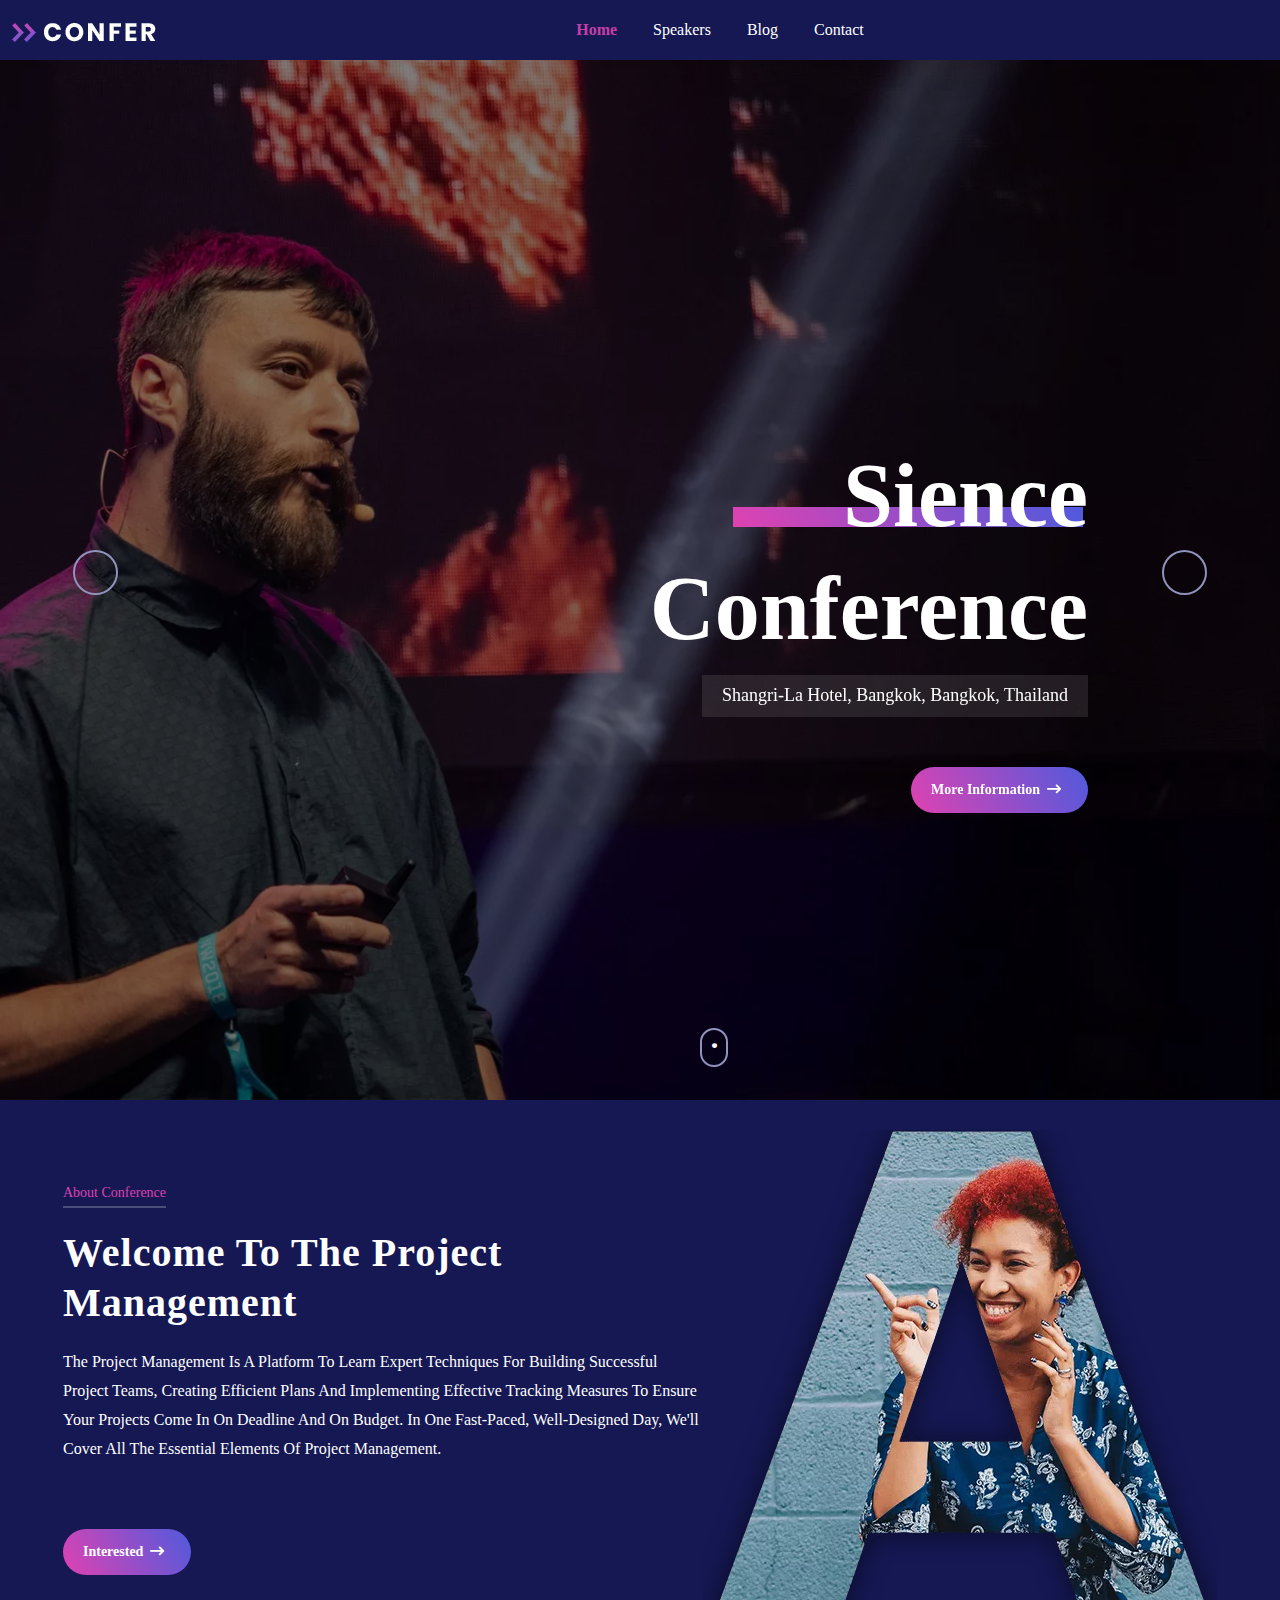
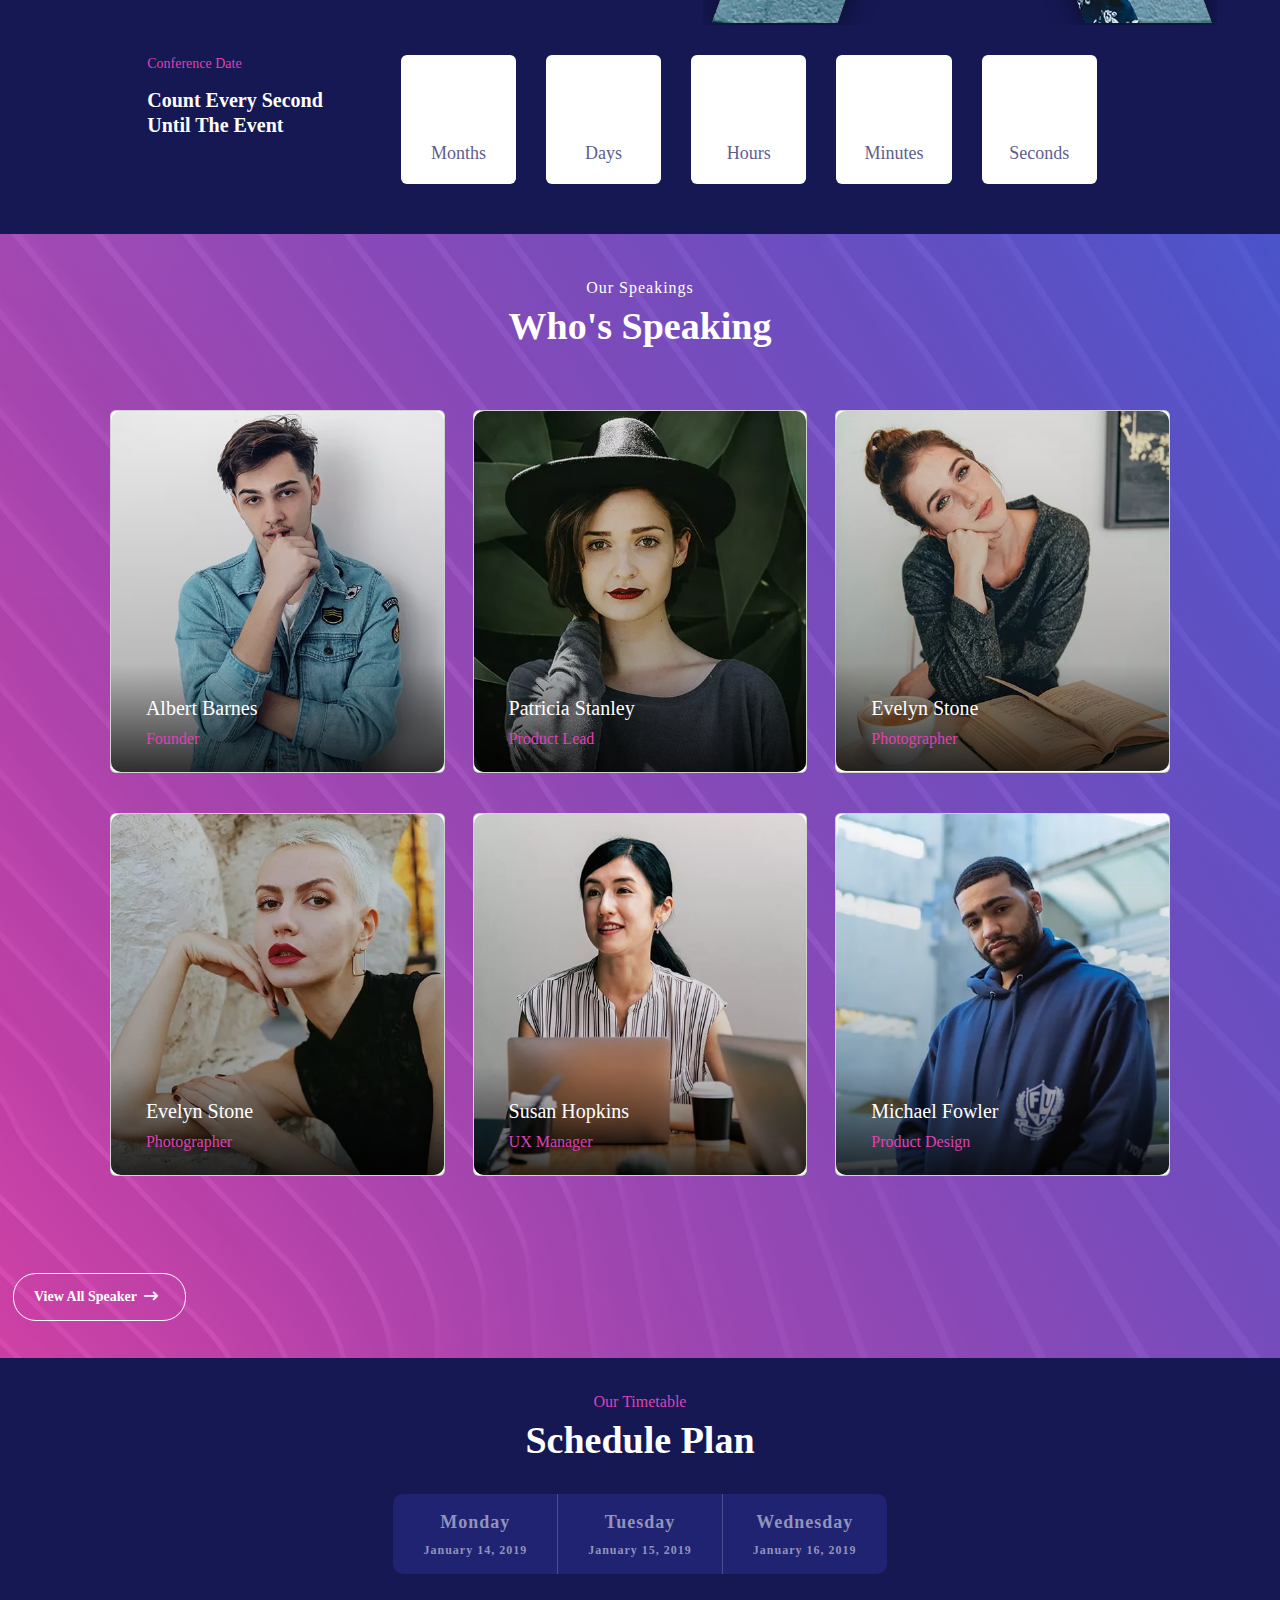
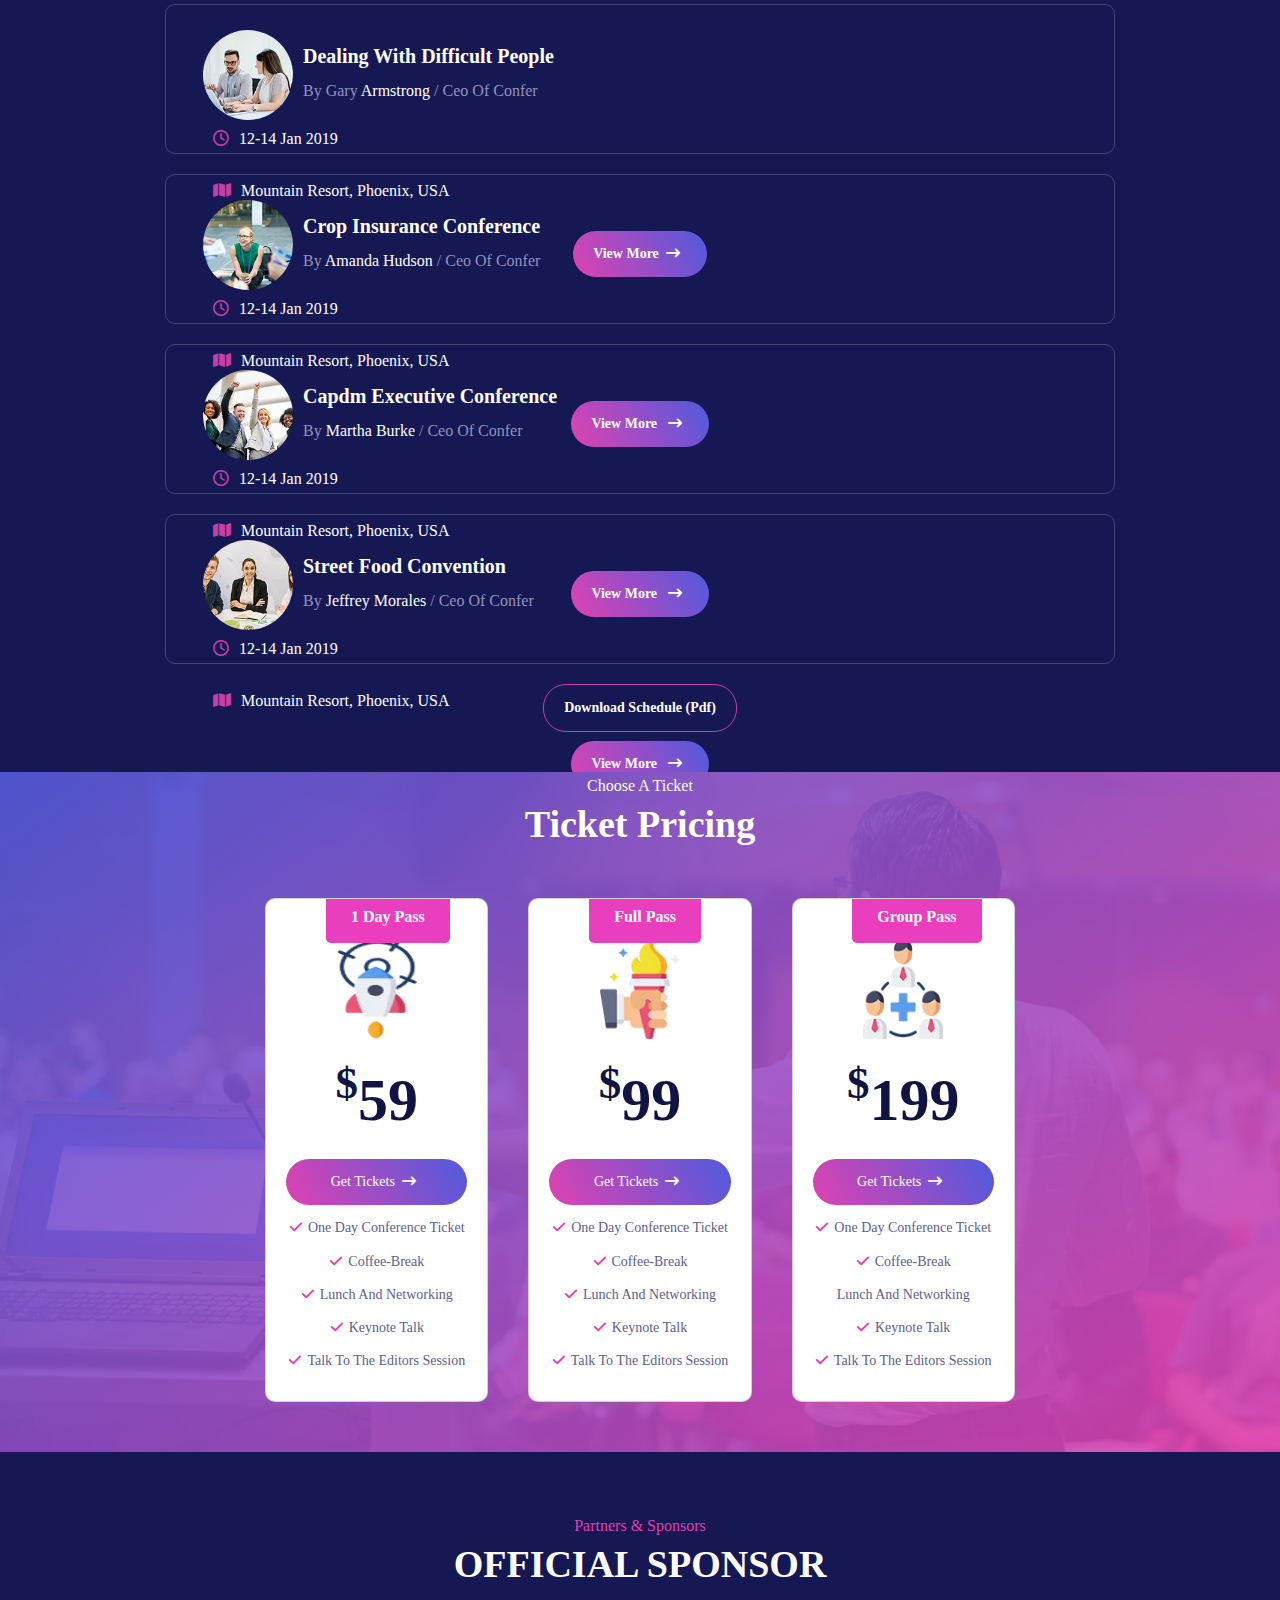
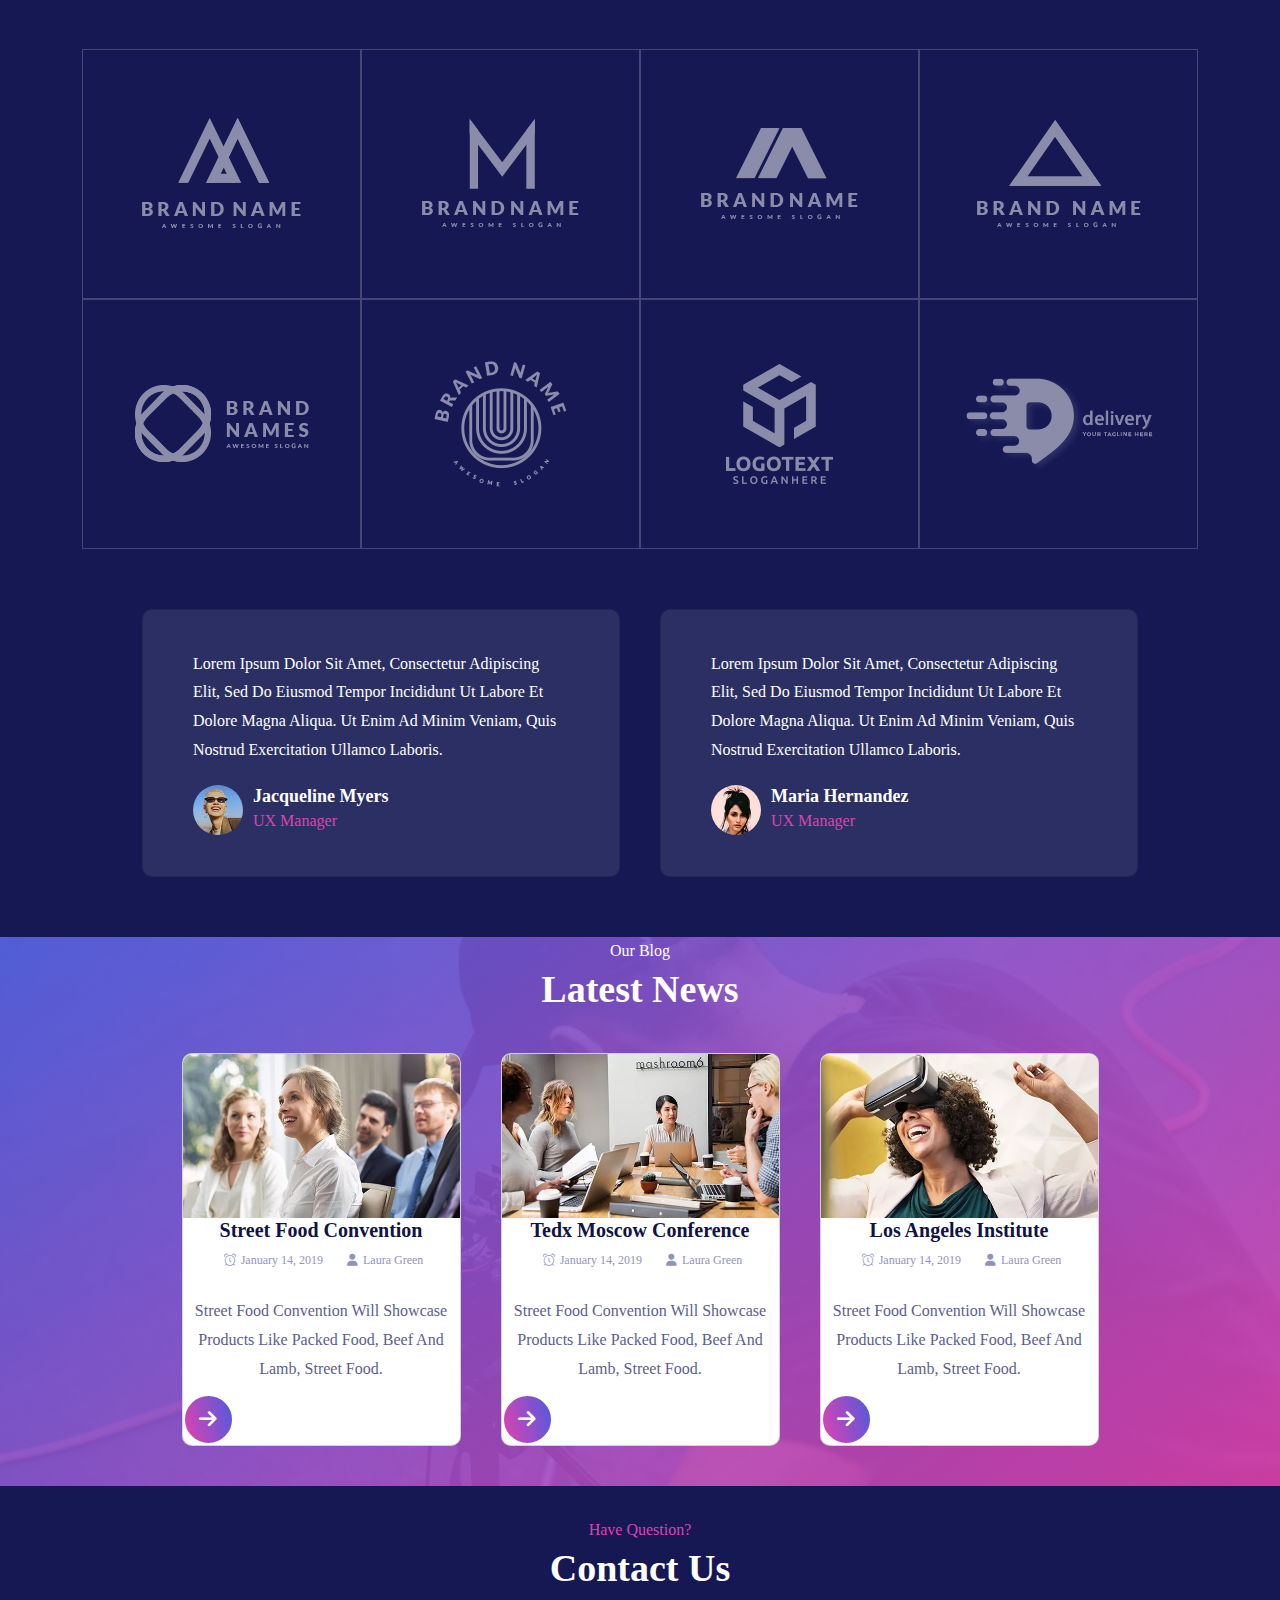
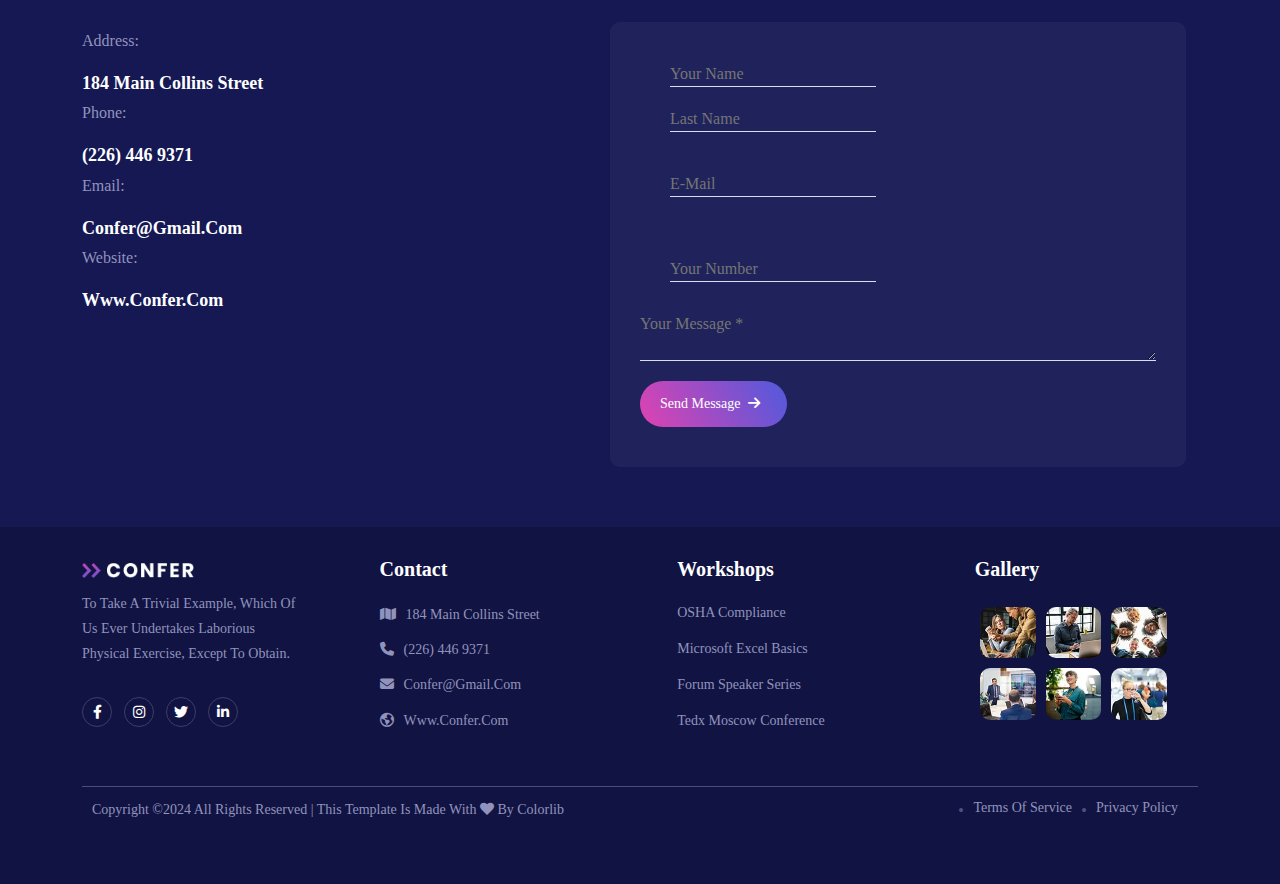
==== commit 7be01da9: "navbar + offcanvas" ====
--- a/index.html
+++ b/index.html
@@ -4,34 +4,75 @@
 <head>
     <meta charset="UTF-8">
     <meta name="viewport" content="width=device-width, initial-scale=1.0">
-    <title>Home</title>
+    <!-- libraries -->
     <link rel="stylesheet" href="css/vendors/all.min.css">
+    <link rel="stylesheet" href="css/vendors/bootstrap.min.css">
+    <!-- main style sheet -->
     <link rel="stylesheet" href="css/main.css">
+    <!-- icon -->
+    <link rel="icon" href="img/logo.png">
+    <!-- title -->
+    <title>Confer - Homepage</title>
+
 </head>
 
 <body>
-    <!-- navbar -->
-    <nav>
-        <div class="container">
-            <div class="row">
-                <div class="col-logo">
-                    
-                </div>
-                <div class="col-menu">
-                    <ul>
-                        <li class="special">Home</li>
-                        <li>Pages</li>
-                        <li>speakers</li>
-                        <li>blog</li>
-                        <li>contact</li>
-                    </ul>
-                </div>
-                <button class="btn">
-                    tickets<i class="fa-solid fa-arrow-right-long"></i>
-                </button>
+    <!-- main nav -->
+    <nav class="navbar navbar-expand-lg">
+        <div class="container-fluid">
+            <a class="navbar-brand" href="#">
+                <img src="img/logo.png" alt="">
+            </a>
+            <div class="collapse navbar-collapse" id="navbarNav">
+                <ul class="navbar-nav">
+                    <li class="nav-item">
+                        <a class="nav-link here" href="#">Home</a>
+                    </li>
+                    <li class="nav-item">
+                        <a class="nav-link" href="#">speakers</a>
+                    </li>
+                    <li class="nav-item">
+                        <a class="nav-link" href="#">blog</a>
+                    </li>
+                    <li class="nav-item">
+                        <a class="nav-link" href="#">contact</a>
+                    </li>
+                </ul>
             </div>
         </div>
     </nav>
+    <!-- offcanvas -->
+    <button class="offcanvTrigger" type="button" data-bs-toggle="offcanvas" data-bs-target="#offcanvasScrolling"
+        aria-controls="offcanvasScrolling">
+        <i class="fa-solid fa-bars"></i>
+    </button>
+
+    <div class="offcanvas offcanvas-start" data-bs-scroll="true" data-bs-backdrop="false" tabindex="-1"
+        id="offcanvasScrolling" aria-labelledby="offcanvasScrollingLabel">
+        <div class="offcanvas-header">
+            <img src="img/logo.png" alt="">
+            <button type="button" class="closeOff float-end" data-bs-dismiss="offcanvas" aria-label="Close">
+                <i class="fa-solid fa-xmark"></i>
+            </button>
+        </div>
+        <div class="offcanvas-body">
+            <ul class="nav-list">
+                <li class="nav-item">
+                    <a class="nav-link here" href="#">Home</a>
+                </li>
+                <li class="nav-item">
+                    <a class="nav-link" href="#">speakers</a>
+                </li>
+                <li class="nav-item">
+                    <a class="nav-link" href="#">blog</a>
+                </li>
+                <li class="nav-item">
+                    <a class="nav-link" href="#">contact</a>
+                </li>
+            </ul>
+        </div>
+    </div>
+
     <!-- home -->
     <section class="home">
         <div class="overlay"></div>
@@ -80,7 +121,7 @@
             </div>
         </div>
     </section>
-<!-- speak -->
+    <!-- speak -->
     <section class="our-speakings">
         <div class="container">
             <div class="overlay"></div>
@@ -191,7 +232,7 @@
                 view all Speaker<i class="fa-solid fa-arrow-right-long"></i>
             </button></div>
     </section>
-<!-- time -->
+    <!-- time -->
     <section class="our-timetable">
         <div class="container">
             <div class="header">
@@ -287,7 +328,7 @@
             </div>
         </div>
     </section>
-<!-- tickets -->
+    <!-- tickets -->
     <section class="tickets">
         <div class="container">
             <div class="header">
@@ -358,7 +399,7 @@
             </div>
         </div>
     </section>
-<!-- spons -->
+    <!-- spons -->
     <section class="sponsers">
         <div class="container">
             <div class="header">
@@ -443,7 +484,7 @@
             </div>
         </div>
     </section>
-<!-- blog -->
+    <!-- blog -->
     <section class="blog">
         <div class="container">
             <div class="header">
@@ -499,7 +540,7 @@
             </div>
         </div>
     </section>
-<!-- contact -->
+    <!-- contact -->
     <section class="contact">
         <div class="container">
             <div class="header">
@@ -538,7 +579,7 @@
             </div>
         </div>
     </section>
-<!-- footer -->
+    <!-- footer -->
     <section class="footer">
         <div class="container">
             <div class="top">
@@ -607,6 +648,11 @@
             </div>
         </div>
     </section>
+
+
+    <!-- js -->
+    <script src="js/bootstrap.bundle.min.js"></script>
+    <script src="js/main.js"></script>
 </body>
 
 </html>--- a/css/main.css
+++ b/css/main.css
@@ -1,2217 +1,1570 @@
 /* global */
+:root {
+  font-size: 16px;
+  scroll-behavior: smooth;
+}
+
 * {
-    font-family: "Poppins", sans-serif;
-    margin: 0;
-    padding: 0;
-    box-sizing: border-box;
+  font-family: Verdana;
+  margin: 0;
+  padding: 0;
+  box-sizing: border-box;
+  text-transform: capitalize !important;
 }
 
 img {
+  width: 100%;
+}
+
+/* main navbar */
+.navbar {
+  background-color: #151853 !important;
+  padding: 10px 0px;
+  position: fixed;
+  top: 0%;
+  right: 0%;
+  left: 0%;
+  z-index: 111;
+
+  .collapse {
+    justify-content: center;
+
+    .navbar-nav {
+      .nav-item {
+        margin: 0px 10px;
+        .nav-link {
+          color: #fff;
+          transition: all 0.3s ease-in-out;
+          &:hover {
+            color: #c63fa4;
+            margin: 0px 10px;
+          }
+        }
+        .here {
+          color: #c63fa4;
+          font-weight: bolder;
+        }
+      }
+    }
+  }
+}
+
+/* offcanvas */
+.offcanvTrigger {
+  display: none;
+  background-color: transparent !important;
+  position: fixed;
+  top: 5%;
+  left: 5%;
+  z-index: 111;
+  padding: 5px 10px;
+  border: 1px solid #fff;
+  border-radius: 5px;
+  i {
+    color: #fff;
+  }
+}
+
+.offcanvas {
+  background-color: #151853;
+  backdrop-filter: blur(10px);
+
+  .offcanvas-header {
+    justify-content: space-between;
+    img {
+      width: 50%;
+    }
+    .closeOff {
+      background-color: transparent;
+      border: none;
+
+      i {
+        color: #fff;
+        font-size: 20px;
+      }
+    }
+  }
+
+  .offcanvas-body {
+    .nav-list {
+      list-style: none;
+      .nav-item {
+        margin: 20px 0px;
+        .nav-link {
+          color: #fff;
+          transition: all 0.3s ease-in-out;
+          &:hover {
+            color: #c63fa4;
+          }
+        }
+        .here {
+          color: #c63fa4;
+          font-weight: bolder;
+        }
+      }
+    }
+  }
+}
+
+.home {
+  height: 1100px;
+  position: relative;
+  background-image: url(../img/1.jpg);
+  background-position: center;
+  background-repeat: no-repeat;
+  background-size: cover;
+}
+
+.home .overlay {
+  width: 100%;
+  height: 100%;
+  background-color: rgba(0, 0, 0, 0.497);
+  position: absolute;
+  inset: 0;
+}
+
+.home .text {
+  position: absolute;
+  top: 40%;
+  right: 15%;
+  line-height: 1.25;
+  text-align: right;
+  z-index: 111;
+}
+
+.home .text h2::after {
+  content: "";
+  height: 20px;
+  width: 350px;
+  position: absolute;
+  top: 67px;
+  right: 5px;
+  z-index: -1;
+  background: linear-gradient(-120deg, #505add 0%, #df42b1 100%);
+}
+
+.home .text h2 {
+  position: relative;
+  font-weight: 700;
+  font-size: 90px;
+  text-transform: uppercase;
+  display: block;
+  margin-bottom: 10px;
+  line-height: 1.25;
+  color: #ffffff;
+}
+
+.home .text h6 {
+  color: #ffffff;
+  margin-bottom: 50px;
+  text-transform: uppercase;
+  display: inline-block;
+  background-color: rgba(255, 255, 255, 0.1);
+  padding: 10px 20px;
+  font-size: 18px;
+}
+
+.home .text .textbtn {
+  position: relative;
+  line-height: 46px;
+  font-size: 14px;
+  border-radius: 23px;
+  font-weight: 600;
+  text-align: center;
+  border: none;
+  padding: 0px 20px;
+  text-transform: uppercase;
+  color: #ffffff;
+  background-color: #df42b1;
+  background: linear-gradient(-120deg, #505add 0%, #df42b1 100%);
+  cursor: pointer;
+  overflow: hidden;
+  z-index: 1;
+}
+
+.home .text .textbtn::after {
+  content: "";
+  width: 0%;
+  height: 100%;
+  border-radius: 23px;
+  background-color: #000;
+  position: absolute;
+  inset: 0;
+  z-index: -1;
+  transition: all 0.5s ease-in-out;
+}
+
+.home .text .textbtn:hover::after {
+  width: 100%;
+  background-color: #fff;
+}
+
+.home .text .textbtn:hover {
+  color: #111343;
+}
+
+.home .text .textbtn i {
+  padding: 7px;
+}
+
+.home .text .textbtn:hover i {
+  animation-name: flash;
+  animation-duration: 1s;
+  animation-iteration-count: infinite;
+}
+
+.home .btns .btn {
+  border-radius: 50%;
+  width: 45px;
+  height: 45px;
+  border: 2px #9293bc solid;
+  margin: 0px 60px;
+  background-color: transparent;
+  cursor: pointer;
+  transition: all 0.5s ease-in-out;
+}
+
+.home .btns .btn:hover {
+  background-color: rgba(101, 101, 108, 0.848);
+}
+
+.home .btns .btnLeft {
+  position: absolute;
+  top: 50%;
+  left: 1%;
+}
+
+.home .btns .btnRight {
+  position: absolute;
+  top: 50%;
+  right: 1%;
+}
+
+.home .btns .btnBottom {
+  position: absolute;
+  width: 26px;
+  height: 39px;
+  border-radius: 25px;
+  bottom: 3%;
+  left: 50%;
+}
+
+.home .btns .btnBottom:hover {
+  background-color: transparent;
+}
+
+.home .btns .btnBottom i {
+  position: absolute;
+  inset: 0;
+  animation-name: scrollball;
+  animation-duration: 1.5s;
+  animation-iteration-count: infinite;
+  color: #fff;
+  font-size: 20px;
+}
+
+@keyframes scrollball {
+  0% {
+    top: -5px;
+    opacity: 1;
+  }
+
+  50% {
+    top: 8px;
+    opacity: 0;
+  }
+
+  100% {
+    top: -5px;
+    opacity: 0;
+  }
+}
+
+@keyframes flash {
+  0% {
+    opacity: 1;
+  }
+
+  50% {
+    opacity: 0;
+  }
+
+  100% {
+    opacity: 1;
+  }
+}
+
+.about-conference {
+  background-color: #151853;
+  overflow: hidden;
+}
+
+.about-conference .up {
+  display: flex;
+  flex-wrap: wrap;
+  justify-content: center;
+  align-items: center;
+}
+
+.about-conference .content {
+  text-align: left;
+  width: 50%;
+}
+
+.about-conference .up .content h6 {
+  font-size: 14px;
+  font-weight: 500;
+  text-transform: uppercase;
+  border-bottom: 2px solid #4b4d7b;
+  margin-bottom: 20px;
+  padding-bottom: 5px;
+  display: inline-block;
+  color: #df42b1;
+}
+
+.about-conference .up .content h3 {
+  font-size: 40px;
+  color: #ffffff;
+  text-transform: uppercase;
+  letter-spacing: 1px;
+  margin-bottom: 20px;
+  line-height: 1.25;
+  font-weight: 600;
+}
+
+.about-conference .up .content p {
+  font-size: 16px;
+  font-weight: 400;
+  line-height: 1.8;
+  margin-top: 0;
+  color: #fff;
+}
+
+.about-conference .up .img {
+  margin-top: 30px;
+  margin-bottom: 30px;
+}
+
+.about-conference .up .content .btn {
+  position: relative;
+  line-height: 46px;
+  font-size: 14px;
+  border-radius: 23px;
+  font-weight: 600;
+  text-align: center;
+  border: none;
+  padding: 0px 20px;
+  margin-top: 50px;
+  text-transform: uppercase;
+  color: #ffffff;
+  background-color: #df42b1;
+  background: linear-gradient(-120deg, #505add 0%, #df42b1 100%);
+  cursor: pointer;
+  overflow: hidden;
+  z-index: 1;
+}
+
+.about-conference .up .content .btn::after {
+  content: "";
+  width: 0%;
+  height: 100%;
+  border-radius: 23px;
+  background-color: #000;
+  position: absolute;
+  inset: 0;
+  z-index: -1;
+  transition: all 0.5s ease-in-out;
+}
+
+.about-conference .up .content .btn:hover::after {
+  width: 100%;
+  background-color: #fff;
+}
+
+.about-conference .up .content .btn:hover {
+  color: #111343;
+}
+
+.about-conference .up .content .btn i {
+  padding: 7px;
+}
+
+.about-conference .up .content .btn:hover i {
+  animation-name: flash;
+  animation-duration: 1s;
+  animation-iteration-count: infinite;
+}
+
+.about-conference {
+  .down {
+    display: flex;
+    justify-content: center;
     width: 100%;
-}
-
-.container {
-    width: 80%;
-    margin: auto;
-}
-
-nav {
-    position: fixed;
-    top: 0;
-    left: 0;
-    right: 0;
-    background-color: #000;
-    padding: 20px 0px;
-    overflow: hidden;
-    z-index: 1111;
+    margin-bottom: 50px;
+
+    .content {
+      width: 17%;
+
+      h6 {
+        font-size: 14px;
+        text-transform: uppercase;
+        color: #df42b1;
+        font-weight: 400;
+        margin-bottom: 15px;
+        line-height: 1.25;
+      }
+
+      h4 {
+        font-size: 20px;
+        color: #ffffff;
+        text-transform: uppercase;
+        margin-bottom: 0;
+        line-height: 1.25;
+        font-weight: 600;
+      }
+    }
+
+    .countdown {
+      display: flex;
+      justify-content: center;
+      width: 60%;
+
+      .card {
+        color: #ffffff;
+        text-align: center;
+        font-size: 62px;
+        font-weight: 600;
+        padding: 20px 5px;
+        width: 15%;
+        margin: 0 15px;
+        border: 2px solid rgba(255, 255, 255, 0.15);
+        text-align: center;
+        line-height: 1;
+
+        span {
+          margin-top: 5px;
+          font-size: 18px;
+          color: #5d5e8d;
+          font-weight: 500;
+          display: block;
+        }
+      }
+    }
+  }
+}
+
+.our-speakings {
+  background-image: url(../img/3.jpg);
+  background-position: center;
+  background-repeat: no-repeat;
+  background-size: cover;
+  position: relative;
+  overflow: hidden;
+}
+
+.our-speakings .overlay {
+  width: 100%;
+  height: 100%;
+  background: #c63fa4;
+  background-image: linear-gradient(-120deg, #505add 0%, #df42b1 100%);
+  position: absolute;
+  inset: 0;
+  opacity: 0.9;
+}
+
+.our-speakings .header {
+  position: relative;
+  z-index: 1;
+  margin-bottom: 60px;
+  margin-top: 40px;
+  text-align: center;
+}
+
+.our-speakings .header p {
+  color: #ffffff;
+  letter-spacing: 1px;
+  text-transform: uppercase;
+  margin-bottom: 0;
+  font-weight: 400;
+  font-size: 16px;
+  line-height: 1.8;
+}
+
+.our-speakings .header h4 {
+  font-size: 38px;
+  color: #ffffff;
+  margin-bottom: 0;
+  text-transform: uppercase;
+  line-height: 1.25;
+  font-weight: 600;
+  margin-top: 0;
+}
+
+.our-speakings .cards {
+  display: flex;
+  flex-wrap: wrap;
+  justify-content: space-evenly;
+  align-content: center;
+  z-index: 11;
+}
+
+.our-speakings .cards .card .img {
+  position: relative;
+  padding: 0px;
+  margin: 0px;
+}
+
+.our-speakings .cards .card img {
+  border-radius: 10px;
+  display: block;
+}
+
+.our-speakings .cards .card .img .overlay {
+  width: 100%;
+  height: 100%;
+  background: #000000;
+  background: linear-gradient(
+    to top,
+    rgba(0, 0, 0, 0.8) 0%,
+    rgba(0, 0, 0, 0.2) 30%,
+    rgba(0, 0, 0, 0) 100%
+  );
+  position: absolute;
+  inset: 0;
+  border-radius: 10px;
+  z-index: 10;
+  opacity: 1;
+}
+
+.our-speakings .cards .card {
+  position: relative;
+  margin-bottom: 40px;
+  z-index: 1;
+  width: 30%;
+  overflow: hidden;
+}
+
+.our-speakings .cards .card .info {
+  position: absolute;
+  padding-left: 10px;
+  bottom: 25px;
+  left: 25px;
+  z-index: 22;
+}
+
+.our-speakings .cards .card .info h5 {
+  font-size: 20px;
+  font-weight: 500;
+  color: #ffffff;
+  margin-bottom: 10px;
+  line-height: 1.25;
+  margin-top: 0;
+}
+
+.our-speakings .cards .card .info p {
+  color: #df42b1;
+  margin-bottom: 0;
+  line-height: 1;
+  font-size: 16px;
+  font-weight: 400;
+  margin-top: 0;
+}
+
+.our-speakings .cards .card .icons {
+  display: flex;
+  flex-direction: column;
+  position: absolute;
+  top: -180px;
+  right: 0px;
+  z-index: 22;
+  background-color: #df42b1;
+  padding: 15px;
+  border-radius: 0 10px 0 10px;
+  text-align: center;
+  transition: all 0.9s;
+}
+
+.our-speakings .cards .card:hover .icons {
+  top: 0px;
+}
+
+.our-speakings .cards .card .icons a {
+  margin: 5px 0px;
+}
+
+.our-speakings .cards .card .icons i {
+  color: #fff;
+}
+
+.our-speakings .btn {
+  text-align: center;
+  margin-bottom: 30px;
+}
+
+.our-speakings .speakers {
+  position: relative;
+  line-height: 46px;
+  font-size: 14px;
+  border-radius: 23px;
+  font-weight: 600;
+  text-align: center;
+  border: 1px #fff solid;
+  padding: 0px 20px;
+  margin-top: 50px;
+  text-transform: uppercase;
+  color: #ffffff;
+  background-color: transparent;
+  cursor: pointer;
+  overflow: hidden;
+  z-index: 1;
+  transition: all 1s ease-in-out;
+}
+
+.our-speakings .speakers:hover {
+  background-color: #df42b1;
+  border: 1px #df42b1 solid;
+}
+
+.our-speakings .speakers i {
+  padding: 7px;
+}
+
+.our-timetable {
+  background-color: #151853;
+  overflow: hidden;
+
+  .header {
+    text-align: center;
+    margin-top: 30px;
+
+    p {
+      color: #df42b1;
+      text-transform: uppercase;
+      margin-bottom: 0;
+      display: inline-block;
+      font-weight: 400;
+      line-height: 1.8;
+      font-size: 16px;
+    }
+
+    h4 {
+      font-size: 38px;
+      color: #ffffff;
+      margin-bottom: 0;
+      text-transform: uppercase;
+      line-height: 1.25;
+      font-weight: 600;
+      margin-top: 0;
+    }
+  }
+
+  .content {
+    display: flex;
+    flex-direction: column;
+    align-items: center;
+
+    .btnrow {
+      margin: 30px 0px;
+      display: flex;
+      flex-direction: row;
+
+      .day {
+        color: #9293bc;
+        background-color: #1f2371;
+        text-align: center;
+        border-radius: 0px;
+        font-size: 18px;
+        text-transform: uppercase;
+        letter-spacing: 1px;
+        font-weight: 600;
+        padding: 15px 30px;
+        border-bottom: none;
+        border-top: none;
+        border-left: none;
+        cursor: pointer;
+
+        span {
+          display: block;
+          font-size: 12px;
+          font-weight: 700;
+          margin-top: 5px;
+        }
+      }
+
+      .left {
+        border-radius: 10px 0px 0px 10px;
+        border-right: 1px solid #4c4f8d;
+      }
+
+      .right {
+        border-radius: 0px 10px 10px 0px;
+        border-left: 1px solid #4c4f8d;
+      }
+    }
 
     .row {
+      display: flex;
+      justify-content: center;
+      align-items: center;
+      border: 1px solid #444675;
+      border-radius: 10px;
+      padding: 25px;
+      width: 950px;
+      height: 150px;
+      margin-bottom: 20px;
+      cursor: pointer;
+      transition: all 0.5s;
+
+      &:hover {
+        border: 1px solid #c63fa4;
+      }
+
+      .info {
         display: flex;
-        justify-content: space-between;
+        flex-wrap: wrap;
+        align-items: center;
+
+        .img {
+          width: 90px;
+          height: 90px;
+          border-radius: 100%;
+
+          img {
+            border-radius: 50%;
+          }
+        }
+
+        .text {
+          margin: 10px;
+
+          h6 {
+            font-size: 20px;
+            color: #ffffff;
+            font-weight: 600;
+            line-height: 1.25;
+            margin-top: 0;
+          }
+
+          p {
+            color: #9293bc;
+            margin-bottom: 0;
+            font-size: 16px;
+            font-weight: 500;
+            line-height: 1.8;
+
+            span {
+              color: #ffffff;
+            }
+          }
+        }
+      }
+
+      .details {
+        margin: 0px 20px;
+
+        p {
+          color: #ffffff;
+          font-size: 16px;
+          line-height: 1.8;
+          font-weight: 400;
+
+          i {
+            color: #c63fa4;
+            margin: 10px;
+          }
+        }
+      }
+
+      .btn {
+        .more {
+          position: relative;
+          line-height: 46px;
+          font-size: 14px;
+          border-radius: 23px;
+          font-weight: 600;
+          text-align: center;
+          border: none;
+          padding: 0px 20px;
+          text-transform: uppercase;
+          color: #ffffff;
+          background-color: #df42b1;
+          background: linear-gradient(-120deg, #505add 0%, #df42b1 100%);
+          cursor: pointer;
+          overflow: hidden;
+          z-index: 1;
+
+          &::after {
+            content: "";
+            width: 0%;
+            height: 100%;
+            border-radius: 23px;
+            background-color: #000;
+            position: absolute;
+            inset: 0;
+            z-index: -1;
+            transition: all 0.5s ease-in-out;
+          }
+
+          &:hover::after {
+            width: 100%;
+            background-color: #fff;
+          }
+
+          &:hover {
+            color: #111343;
+          }
+
+          i {
+            padding: 7px;
+          }
+
+          &:hover i {
+            animation-name: flash;
+            animation-duration: 1s;
+            animation-iteration-count: infinite;
+          }
+        }
+      }
+    }
+
+    .download {
+      margin-bottom: 40px;
+      position: relative;
+      line-height: 46px;
+      font-size: 14px;
+      border-radius: 23px;
+      font-weight: 600;
+      text-align: center;
+      border: none;
+      padding: 0px 20px;
+      text-transform: uppercase;
+      color: #ffffff;
+      background-color: transparent;
+      border: 1px #c63fa4 solid;
+      cursor: pointer;
+      overflow: hidden;
+      z-index: 1;
+
+      &::after {
+        content: "";
         width: 100%;
-
-        .col-logo {
-            background-image: url(../img/logo.png);
-            background-position: center;
-            background-repeat: no-repeat;
-            background-size: contain;
-            width: 20%;
-        }
-
-        .col-menu {
-            width: 50%;
-
-
-            ul {
-                list-style-type: none;
-                text-align: right;
-
-                li {
-                    display: inline-block;
-                    color: white;
-                    padding: 0px 5px;
-                    margin: 10px;
-                    cursor: pointer;
-                    transition: all .5s;
-
-                    &:hover {
-                        color: #e93fbe;
-                    }
-                }
-
-                .special {
-                    color: #e93fbe;
-                }
-            }
-        }
-
-        .btn {
-            position: relative;
-            line-height: 46px;
-            font-size: 14px;
-            border-radius: 23px;
-            font-weight: 600;
-            text-align: center;
-            border: none;
-            padding: 0px 20px;
-            text-transform: uppercase;
-            color: #ffffff;
-            background-color: #df42b1;
-            background: linear-gradient(-120deg, #505add 0%, #df42b1 100%);
-            cursor: pointer;
-            overflow: hidden;
-            z-index: 1;
-
-            &::after {
-                content: "";
-                width: 0%;
-                height: 100%;
-                border-radius: 23px;
-                background-color: #000;
-                position: absolute;
-                inset: 0;
-                z-index: -1;
-                transition: all .5s ease-in-out;
-            }
-
-            &:hover::after {
-                width: 100%;
-                background-color: #fff;
-            }
-
-            &:hover {
-                color: #111343;
-            }
-
-            i {
-                padding: 7px;
-            }
-
-            &:hover i {
-                animation-name: flash;
-                animation-duration: 1s;
-                animation-iteration-count: infinite;
-            }
-
-        }
-    }
-}
-
-.home {
-    height: 1100px;
-    position: relative;
-    background-image: url(../img/1.jpg);
-    background-position: center;
-    background-repeat: no-repeat;
-    background-size: cover;
-}
-
-.home .overlay {
+        height: 100%;
+        border-radius: 23px;
+        background: linear-gradient(-120deg, #505add 0%, #df42b1 100%);
+        opacity: 0;
+        position: absolute;
+        inset: 0;
+        z-index: -1;
+        transition: all 0.5s ease-in-out;
+      }
+
+      &:hover::after {
+        opacity: 1;
+      }
+    }
+  }
+}
+
+.tickets {
+  overflow: hidden;
+  background-image: url(../img/14.jpg);
+  background-position: center;
+  background-repeat: no-repeat;
+  background-size: cover;
+  position: relative;
+  z-index: 1;
+
+  &::after {
+    content: "";
     width: 100%;
     height: 100%;
-    background-color: rgba(0, 0, 0, 0.497);
-    position: absolute;
-    inset: 0;
-}
-
-.home .text {
-    position: absolute;
-    top: 40%;
-    right: 15%;
-    line-height: 1.25;
-    text-align: right;
-    z-index: 111;
-}
-
-.home .text h2::after {
-    content: "";
-    height: 20px;
-    width: 350px;
-    position: absolute;
-    top: 67px;
-    right: 5px;
-    z-index: -1;
-    background: linear-gradient(-120deg, #505add 0%, #df42b1 100%);
-}
-
-.home .text h2 {
-    position: relative;
-    font-weight: 700;
-    font-size: 90px;
-    text-transform: uppercase;
-    display: block;
-    margin-bottom: 10px;
-    line-height: 1.25;
-    color: #ffffff;
-}
-
-.home .text h6 {
-    color: #ffffff;
-    margin-bottom: 50px;
-    text-transform: uppercase;
-    display: inline-block;
-    background-color: rgba(255, 255, 255, 0.1);
-    padding: 10px 20px;
-    font-size: 18px;
-}
-
-.home .text .textbtn {
-    position: relative;
-    line-height: 46px;
-    font-size: 14px;
-    border-radius: 23px;
-    font-weight: 600;
-    text-align: center;
-    border: none;
-    padding: 0px 20px;
-    text-transform: uppercase;
-    color: #ffffff;
-    background-color: #df42b1;
-    background: linear-gradient(-120deg, #505add 0%, #df42b1 100%);
-    cursor: pointer;
-    overflow: hidden;
-    z-index: 1;
-}
-
-.home .text .textbtn::after {
-    content: "";
-    width: 0%;
-    height: 100%;
-    border-radius: 23px;
-    background-color: #000;
+    background: #c63fa4;
+    background-image: linear-gradient(145deg, #505add 0%, #df42b1 100%);
     position: absolute;
     inset: 0;
     z-index: -1;
-    transition: all .5s ease-in-out;
-}
-
-.home .text .textbtn:hover::after {
+    opacity: 0.9;
+  }
+
+  .header {
+    text-align: center;
+
+    p {
+      line-height: 1.8;
+      font-size: 16px;
+      color: #ffffff;
+      text-transform: uppercase;
+      margin-bottom: 0;
+      display: inline-block;
+      font-weight: 400;
+    }
+
+    h4 {
+      font-size: 38px;
+      color: #ffffff;
+      margin-bottom: 0;
+      text-transform: uppercase;
+      line-height: 1.25;
+      font-weight: 600;
+    }
+  }
+
+  .cards {
+    position: relative;
+    display: flex;
+    flex-direction: row;
+    justify-content: center;
+    margin-bottom: 30px;
+    margin-top: 30px;
+
+    .card {
+      position: relative;
+      text-align: center;
+      background-color: #fff;
+      border-radius: 10px;
+      padding: 20px;
+      margin: 20px;
+      width: 20%;
+      transition: all 0.5s;
+
+      &:hover {
+        transform: scale(1.1);
+      }
+
+      .plan {
+        position: absolute;
+        top: 0;
+        left: 27%;
+        background-color: #e93fbe;
+        color: #fff;
+        padding: 10px 25px;
+        margin-bottom: 25px;
+        border-radius: 0px 0px 5px 5px;
+        text-transform: uppercase;
+
+        h6 {
+          font-weight: 600;
+          line-height: 1;
+          font-size: 16px;
+        }
+      }
+
+      .img {
+        margin-top: 20px;
+
+        img {
+          width: 80px;
+          height: 100px;
+        }
+      }
+
+      .price {
+        margin: 25px 0px 15px 0px;
+
+        h2 {
+          font-size: 60px;
+          color: #111343;
+          font-weight: 600;
+        }
+      }
+
+      .get {
+        position: relative;
+        line-height: 46px;
+        font-size: 14px;
+        border-radius: 23px;
+        font-weight: 500;
+        height: 46px;
+        text-align: center;
+        border: none;
+        padding: 0px 20px;
+        text-transform: uppercase;
+        color: #fff;
+        background: linear-gradient(-120deg, #505add 0%, #df42b1 100%);
+        cursor: pointer;
+        overflow: hidden;
+        z-index: 1;
+        margin-bottom: 10px;
+
+        &::after {
+          content: "";
+          width: 0%;
+          height: 100%;
+          background-color: #fff;
+          border-radius: 23px;
+          position: absolute;
+          inset: 0;
+          z-index: -1;
+          transition: all 0.5s ease-in-out;
+        }
+
+        &:hover::after {
+          width: 100%;
+        }
+
+        &:hover {
+          color: #111343;
+          box-shadow: 0px 0px 15px #000000a3;
+        }
+
+        i {
+          padding: 7px;
+        }
+
+        &:hover i {
+          animation-name: flash;
+          animation-duration: 1s;
+          animation-iteration-count: infinite;
+        }
+      }
+
+      .details {
+        p {
+          font-size: 14px;
+          color: #5d5e8d;
+          margin-bottom: 8px;
+          line-height: 1.8;
+          font-weight: 400;
+          margin-top: 0;
+
+          span {
+            i {
+              margin-right: 5px;
+              color: #df42b1;
+            }
+          }
+        }
+      }
+    }
+  }
+}
+
+.sponsers {
+  position: relative;
+  background-color: #151853;
+  text-align: center;
+  overflow: hidden;
+
+  .header {
+    margin: 60px 0px;
+
+    p {
+      color: #df42b1;
+      text-transform: uppercase;
+      margin-bottom: 0;
+      font-weight: 400;
+      line-height: 1.8;
+      font-size: 16px;
+    }
+
+    h4 {
+      font-size: 38px;
+      color: #ffffff;
+      margin-bottom: 0;
+      text-transform: uppercase;
+      line-height: 1.25;
+      font-weight: 600;
+    }
+  }
+
+  .content {
+    display: flex;
+    flex-direction: column;
+
+    .boxes {
+      display: flex;
+      flex-direction: row;
+      flex-wrap: wrap;
+      justify-content: center;
+
+      .box {
+        display: flex;
+        justify-content: center;
+        width: 25%;
+        height: 250px;
+        text-align: center;
+        border: 1px solid #444675;
+
+        &:hover .img img {
+          opacity: 1;
+        }
+
+        .img {
+          align-self: center;
+
+          img {
+            opacity: 0.5;
+            cursor: pointer;
+            transition: all 0.5s;
+          }
+        }
+      }
+    }
+
+    .cards {
+      margin: 40px;
+      display: flex;
+      justify-content: center;
+
+      .card {
+        text-align: left;
+        position: relative;
+        background-color: rgba(255, 255, 255, 0.1);
+        padding: 40px 50px;
+        border-radius: 10px;
+        margin: 20px;
+
+        p {
+          color: #ffffff;
+          margin-bottom: 20px;
+          font-weight: 300;
+          font-size: 16px;
+          line-height: 1.8;
+        }
+
+        .info {
+          display: flex;
+          justify-content: flex-start;
+
+          .img {
+            img {
+              width: 50px;
+              height: 50px;
+              border-radius: 100%;
+            }
+          }
+
+          .text {
+            margin-left: 10px;
+
+            h6 {
+              color: #ffffff;
+              font-size: 18px;
+              margin-bottom: 0;
+              line-height: 1.25;
+              font-weight: 600;
+            }
+
+            p {
+              margin-top: 0;
+              margin-bottom: 0;
+              color: #df42b1;
+              font-weight: 300;
+              line-height: 1.8;
+              font-size: 16px;
+            }
+          }
+        }
+      }
+    }
+  }
+}
+
+.blog {
+  background-image: url(../img/17.jpg);
+  background-position: center;
+  background-repeat: no-repeat;
+  background-size: cover;
+  position: relative;
+  overflow: hidden;
+  z-index: 1;
+  text-align: center;
+
+  &::after {
+    content: "";
     width: 100%;
-    background-color: #fff;
-}
-
-.home .text .textbtn:hover {
-    color: #111343;
-}
-
-.home .text .textbtn i {
-    padding: 7px;
-}
-
-.home .text .textbtn:hover i {
-    animation-name: flash;
-    animation-duration: 1s;
-    animation-iteration-count: infinite;
-}
-
-
-.home .btns .btn {
-    border-radius: 50%;
-    width: 45px;
-    height: 45px;
-    border: 2px #9293bc solid;
-    margin: 0px 60px;
-    background-color: transparent;
-    cursor: pointer;
-    transition: all .5s ease-in-out;
-}
-
-.home .btns .btn:hover {
-    background-color: rgba(101, 101, 108, 0.848);
-}
-
-.home .btns .btnLeft {
-    position: absolute;
-    top: 50%;
-    left: 1%;
-}
-
-.home .btns .btnRight {
-    position: absolute;
-    top: 50%;
-    right: 1%;
-}
-
-
-.home .btns .btnBottom {
-    position: absolute;
-    width: 26px;
-    height: 39px;
-    border-radius: 25px;
-    bottom: 3%;
-    left: 50%;
-}
-
-.home .btns .btnBottom:hover {
-    background-color: transparent;
-}
-
-
-.home .btns .btnBottom i {
-    position: absolute;
-    inset: 0;
-    animation-name: scrollball;
-    animation-duration: 1.5s;
-    animation-iteration-count: infinite;
-    color: #fff;
-    font-size: 20px;
-}
-
-@keyframes scrollball {
-    0% {
-        top: -5px;
-        opacity: 1;
-    }
-
-    50% {
-        top: 8px;
-        opacity: 0;
-    }
-
-    100% {
-        top: -5px;
-        opacity: 0;
-    }
-}
-
-@keyframes flash {
-    0% {
-        opacity: 1;
-    }
-
-    50% {
-        opacity: 0;
-    }
-
-    100% {
-        opacity: 1;
-    }
-}
-
-.about-conference {
-    background-color: #151853;
-    overflow: hidden;
-}
-
-.about-conference .up {
-    display: flex;
-    flex-wrap: wrap;
-    justify-content: center;
-    align-items: center;
-}
-
-.about-conference .content {
-    text-align: left;
-    width: 50%;
-}
-
-.about-conference .up .content h6 {
-    font-size: 14px;
-    font-weight: 500;
-    text-transform: uppercase;
-    border-bottom: 2px solid #4b4d7b;
-    margin-bottom: 20px;
-    padding-bottom: 5px;
-    display: inline-block;
-    color: #df42b1;
-}
-
-.about-conference .up .content h3 {
-    font-size: 40px;
-    color: #ffffff;
-    text-transform: uppercase;
-    letter-spacing: 1px;
-    margin-bottom: 20px;
-    line-height: 1.25;
-    font-weight: 600;
-}
-
-.about-conference .up .content p {
-    font-size: 16px;
-    font-weight: 400;
-    line-height: 1.8;
-    margin-top: 0;
-    color: #fff;
-}
-
-.about-conference .up .img {
-    margin-top: 30px;
-    margin-bottom: 30px;
-}
-
-.about-conference .up .content .btn {
-    position: relative;
-    line-height: 46px;
-    font-size: 14px;
-    border-radius: 23px;
-    font-weight: 600;
-    text-align: center;
-    border: none;
-    padding: 0px 20px;
-    margin-top: 50px;
-    text-transform: uppercase;
-    color: #ffffff;
-    background-color: #df42b1;
-    background: linear-gradient(-120deg, #505add 0%, #df42b1 100%);
-    cursor: pointer;
-    overflow: hidden;
-    z-index: 1;
-}
-
-.about-conference .up .content .btn::after {
-    content: "";
-    width: 0%;
     height: 100%;
-    border-radius: 23px;
-    background-color: #000;
+    background: #c63fa4;
+    background-image: linear-gradient(145deg, #505add 0%, #df42b1 100%);
     position: absolute;
     inset: 0;
     z-index: -1;
-    transition: all .5s ease-in-out;
-}
-
-.about-conference .up .content .btn:hover::after {
-    width: 100%;
-    background-color: #fff;
-}
-
-.about-conference .up .content .btn:hover {
-    color: #111343;
-}
-
-.about-conference .up .content .btn i {
-    padding: 7px;
-}
-
-.about-conference .up .content .btn:hover i {
-    animation-name: flash;
-    animation-duration: 1s;
-    animation-iteration-count: infinite;
-}
-
-.about-conference {
-    .down {
-        display: flex;
-        justify-content: center;
-        width: 100%;
-        margin-bottom: 50px;
-
-        .content {
-            width: 17%;
-
-            h6 {
-                font-size: 14px;
-                text-transform: uppercase;
-                color: #df42b1;
-                font-weight: 400;
-                margin-bottom: 15px;
-                line-height: 1.25;
+    opacity: 0.9;
+  }
+
+  .header {
+    p {
+      color: #ffffff;
+      text-transform: uppercase;
+      margin-bottom: 0;
+      display: inline-block;
+      font-weight: 400;
+      line-height: 1.8;
+      font-size: 16px;
+    }
+
+    h4 {
+      font-size: 38px;
+      color: #ffffff;
+      margin-bottom: 0;
+      text-transform: uppercase;
+      line-height: 1.25;
+      font-weight: 600;
+    }
+  }
+
+  .content {
+    display: flex;
+    justify-content: center;
+
+    .cards {
+      display: flex;
+      flex-wrap: nowrap;
+      justify-content: center;
+
+      .card {
+        position: relative;
+        overflow: hidden;
+        width: 25%;
+        background-color: #fff;
+        border-radius: 10px;
+        margin: 40px 20px;
+
+        .img {
+          overflow: hidden;
+        }
+
+        .img img {
+          display: block;
+          width: 110%;
+          transition: all 0.5s;
+        }
+
+        &:hover img {
+          transform: scale(1.1);
+        }
+
+        .text {
+          i {
+            margin: 5px;
+          }
+
+          h3 {
+            display: block;
+            font-size: 20px;
+            font-weight: 600;
+            color: #111343;
+            margin-bottom: 5px;
+            display: inline-block;
+
+            &:hover {
+              color: #e93fbe;
+              cursor: pointer;
             }
-
-            h4 {
-                font-size: 20px;
-                color: #ffffff;
-                text-transform: uppercase;
-                margin-bottom: 0;
-                line-height: 1.25;
-                font-weight: 600;
+          }
+
+          .date {
+            display: inline-block;
+            margin-right: 15px;
+            font-size: 12px;
+            color: #9293bc;
+
+            &:hover {
+              color: #e93fbe;
+              cursor: pointer;
             }
-        }
-
-        .countdown {
-            display: flex;
-            justify-content: center;
-            width: 60%;
-
-            .card {
-                color: #ffffff;
-                text-align: center;
-                font-size: 62px;
-                font-weight: 600;
-                padding: 20px 5px;
-                width: 15%;
-                margin: 0 15px;
-                border: 2px solid rgba(255, 255, 255, 0.15);
-                text-align: center;
-                line-height: 1;
-
-                span {
-                    margin-top: 5px;
-                    font-size: 18px;
-                    color: #5d5e8d;
-                    font-weight: 500;
-                    display: block;
-                }
+          }
+
+          .name {
+            display: inline-block;
+            font-size: 12px;
+            color: #9293bc;
+
+            &:hover {
+              color: #e93fbe;
+              cursor: pointer;
             }
-        }
-
-    }
-
-}
-
-.our-speakings {
-    background-image: url(../img/3.jpg);
-    background-position: center;
-    background-repeat: no-repeat;
-    background-size: cover;
-    position: relative;
-    overflow: hidden;
-}
-
-.our-speakings .overlay {
-    width: 100%;
-    height: 100%;
-    background: #c63fa4;
-    background-image: linear-gradient(-120deg, #505add 0%, #df42b1 100%);
-    position: absolute;
-    inset: 0;
-    opacity: .9;
-}
-
-.our-speakings .header {
-    position: relative;
-    z-index: 1;
-    margin-bottom: 60px;
-    margin-top: 40px;
-    text-align: center;
-}
-
-.our-speakings .header p {
-    color: #ffffff;
-    letter-spacing: 1px;
-    text-transform: uppercase;
-    margin-bottom: 0;
-    font-weight: 400;
-    font-size: 16px;
-    line-height: 1.8;
-}
-
-.our-speakings .header h4 {
-    font-size: 38px;
-    color: #ffffff;
-    margin-bottom: 0;
-    text-transform: uppercase;
-    line-height: 1.25;
-    font-weight: 600;
-    margin-top: 0;
-}
-
-.our-speakings .cards {
-    display: flex;
-    flex-wrap: wrap;
-    justify-content: space-evenly;
-    align-content: center;
-    z-index: 11;
-}
-
-.our-speakings .cards .card .img {
-    position: relative;
-    padding: 0px;
-    margin: 0px;
-}
-
-.our-speakings .cards .card img {
-    border-radius: 10px;
-    display: block;
-}
-
-.our-speakings .cards .card .img .overlay {
-    width: 100%;
-    height: 100%;
-    background: #000000;
-    background: linear-gradient(to top, rgba(0, 0, 0, 0.8) 0%, rgba(0, 0, 0, 0.2) 30%, rgba(0, 0, 0, 0) 100%);
-    position: absolute;
-    inset: 0;
-    border-radius: 10px;
-    z-index: 10;
-    opacity: 1;
-}
-
-.our-speakings .cards .card {
-    position: relative;
-    margin-bottom: 40px;
-    z-index: 1;
-    width: 30%;
-    overflow: hidden;
-}
-
-.our-speakings .cards .card .info {
-    position: absolute;
-    padding-left: 10px;
-    bottom: 25px;
-    left: 25px;
-    z-index: 22;
-}
-
-.our-speakings .cards .card .info h5 {
-    font-size: 20px;
-    font-weight: 500;
-    color: #ffffff;
-    margin-bottom: 10px;
-    line-height: 1.25;
-    margin-top: 0;
-}
-
-.our-speakings .cards .card .info p {
-    color: #df42b1;
-    margin-bottom: 0;
-    line-height: 1;
-    font-size: 16px;
-    font-weight: 400;
-    margin-top: 0;
-}
-
-.our-speakings .cards .card .icons {
-    display: flex;
-    flex-direction: column;
-    position: absolute;
-    top: -180px;
-    right: 0px;
-    z-index: 22;
-    background-color: #df42b1;
-    padding: 15px;
-    border-radius: 0 10px 0 10px;
-    text-align: center;
-    transition: all .9s;
-}
-
-.our-speakings .cards .card:hover .icons {
-    top: 0px;
-}
-
-.our-speakings .cards .card .icons a {
-    margin: 5px 0px;
-}
-
-.our-speakings .cards .card .icons i {
-    color: #fff;
-}
-
-.our-speakings .btn {
-    text-align: center;
-    margin-bottom: 30px;
-}
-
-.our-speakings .speakers {
-    position: relative;
-    line-height: 46px;
-    font-size: 14px;
-    border-radius: 23px;
-    font-weight: 600;
-    text-align: center;
-    border: 1px #fff solid;
-    padding: 0px 20px;
-    margin-top: 50px;
-    text-transform: uppercase;
-    color: #ffffff;
-    background-color: transparent;
-    cursor: pointer;
-    overflow: hidden;
-    z-index: 1;
-    transition: all 1s ease-in-out;
-}
-
-.our-speakings .speakers:hover {
-    background-color: #df42b1;
-    border: 1px #df42b1 solid;
-}
-
-.our-speakings .speakers i {
-    padding: 7px;
-}
-
-.our-timetable {
-    background-color: #151853;
-    overflow: hidden;
-
-    .header {
-        text-align: center;
-        margin-top: 30px;
-
-        p {
-            color: #df42b1;
-            text-transform: uppercase;
+          }
+
+          .desc {
+            color: #5d5e8d;
             margin-bottom: 0;
-            display: inline-block;
+            font-size: 16px;
             font-weight: 400;
             line-height: 1.8;
-            font-size: 16px;
-        }
-
-        h4 {
-            font-size: 38px;
-            color: #ffffff;
-            margin-bottom: 0;
-            text-transform: uppercase;
-            line-height: 1.25;
-            font-weight: 600;
-            margin-top: 0;
-        }
-    }
-
-    .content {
+            margin: 10px;
+          }
+        }
+
+        .arrow {
+          display: inline-block;
+          width: 51px;
+          height: 51px;
+          border-radius: 50%;
+          border: 2px #fff solid;
+          font-size: 20px;
+          background-image: linear-gradient(-105deg, #505add 0%, #df42b1 100%);
+
+          &:hover {
+            cursor: pointer;
+          }
+
+          i {
+            color: #fff;
+          }
+        }
+      }
+    }
+  }
+}
+
+.contact {
+  background-color: #151853;
+  overflow: hidden;
+  position: relative;
+
+  .header {
+    text-align: center;
+    margin: 30px 0px;
+
+    p {
+      color: #df42b1;
+      text-transform: uppercase;
+      margin-bottom: 0;
+      display: inline-block;
+      font-weight: 400;
+      font-size: 16px;
+      line-height: 1.8;
+    }
+
+    h4 {
+      font-size: 38px;
+      color: #ffffff;
+      margin-bottom: 0;
+      text-transform: uppercase;
+      line-height: 1.25;
+      font-weight: 600;
+    }
+  }
+
+  .row {
+    display: flex;
+    justify-content: space-evenly;
+    width: 100%;
+
+    .col1 {
+      width: 30%;
+
+      p {
+        color: #9293bc;
+        margin-top: 5px;
+        font-size: 16px;
+        font-weight: 400;
+        line-height: 1.8;
+      }
+
+      h6 {
+        font-size: 18px;
+        color: #ffffff;
+        margin-bottom: 5px;
+        line-height: 1.25;
+        font-weight: 600;
+      }
+    }
+
+    .col2 {
+      background-color: rgba(255, 255, 255, 0.05);
+      padding: 30px;
+      border-radius: 10px;
+      width: 60%;
+      margin-bottom: 60px;
+
+      .boxes {
         display: flex;
-        flex-direction: column;
-        align-items: center;
-
-        .btnrow {
-            margin: 30px 0px;
-            display: flex;
-            flex-direction: row;
-
-            .day {
-                color: #9293bc;
-                background-color: #1f2371;
-                text-align: center;
-                border-radius: 0px;
-                font-size: 18px;
-                text-transform: uppercase;
-                letter-spacing: 1px;
-                font-weight: 600;
-                padding: 15px 30px;
-                border-bottom: none;
-                border-top: none;
-                border-left: none;
-                cursor: pointer;
-
-                span {
-                    display: block;
-                    font-size: 12px;
-                    font-weight: 700;
-                    margin-top: 5px;
-                }
-            }
-
-            .left {
-                border-radius: 10px 0px 0px 10px;
-                border-right: 1px solid #4c4f8d;
-            }
-
-            .right {
-                border-radius: 0px 10px 10px 0px;
-                border-left: 1px solid #4c4f8d;
-            }
-        }
-
-        .row {
-            display: flex;
-            justify-content: center;
-            align-items: center;
-            border: 1px solid #444675;
-            border-radius: 10px;
-            padding: 25px;
-            width: 950px;
-            height: 150px;
-            margin-bottom: 20px;
-            cursor: pointer;
-            transition: all .5s;
-
-            &:hover {
-                border: 1px solid #c63fa4;
-
-            }
-
-            .info {
-                display: flex;
-                flex-wrap: wrap;
-                align-items: center;
-
-                .img {
-                    width: 90px;
-                    height: 90px;
-                    border-radius: 100%;
-
-                    img {
-                        border-radius: 50%;
-                    }
-                }
-
-                .text {
-                    margin: 10px;
-
-                    h6 {
-                        font-size: 20px;
-                        color: #ffffff;
-                        font-weight: 600;
-                        line-height: 1.25;
-                        margin-top: 0;
-                    }
-
-                    p {
-                        color: #9293bc;
-                        margin-bottom: 0;
-                        font-size: 16px;
-                        font-weight: 500;
-                        line-height: 1.8;
-
-                        span {
-                            color: #ffffff;
-                        }
-                    }
-                }
-            }
-
-            .details {
-                margin: 0px 20px;
-
-                p {
-                    color: #ffffff;
-                    font-size: 16px;
-                    line-height: 1.8;
-                    font-weight: 400;
-
-                    i {
-                        color: #c63fa4;
-                        margin: 10px;
-                    }
-                }
-            }
-
-            .btn {
-
-                .more {
-                    position: relative;
-                    line-height: 46px;
-                    font-size: 14px;
-                    border-radius: 23px;
-                    font-weight: 600;
-                    text-align: center;
-                    border: none;
-                    padding: 0px 20px;
-                    text-transform: uppercase;
-                    color: #ffffff;
-                    background-color: #df42b1;
-                    background: linear-gradient(-120deg, #505add 0%, #df42b1 100%);
-                    cursor: pointer;
-                    overflow: hidden;
-                    z-index: 1;
-
-                    &::after {
-                        content: "";
-                        width: 0%;
-                        height: 100%;
-                        border-radius: 23px;
-                        background-color: #000;
-                        position: absolute;
-                        inset: 0;
-                        z-index: -1;
-                        transition: all .5s ease-in-out;
-                    }
-
-                    &:hover::after {
-                        width: 100%;
-                        background-color: #fff;
-                    }
-
-                    &:hover {
-                        color: #111343;
-                    }
-
-                    i {
-                        padding: 7px;
-                    }
-
-                    &:hover i {
-                        animation-name: flash;
-                        animation-duration: 1s;
-                        animation-iteration-count: infinite;
-                    }
-
-                }
-            }
-
-        }
-
-        .download {
-            margin-bottom: 40px;
-            position: relative;
-            line-height: 46px;
-            font-size: 14px;
+        flex-wrap: wrap;
+        justify-content: space-between;
+        text-align: left;
+
+        .box1,
+        .box2 {
+          width: 40%;
+          margin: 10px 30px;
+          background-color: transparent;
+          border: none;
+          border-bottom: 1px solid #dbdcf1;
+        }
+
+        .box3,
+        .box4 {
+          width: 40%;
+          margin: 30px;
+          background-color: transparent;
+          border: none;
+          border-bottom: 1px solid #dbdcf1;
+        }
+
+        .box5 {
+          width: 100%;
+          background-color: transparent;
+          border: none;
+          border-bottom: 1px solid #dbdcf1;
+          margin-bottom: 20px;
+        }
+
+        .box6 {
+          position: relative;
+          line-height: 46px;
+          font-size: 14px;
+          border-radius: 23px;
+          font-weight: 500;
+          height: 46px;
+          text-align: center;
+          border: none;
+          padding: 0px 20px;
+          text-transform: uppercase;
+          color: #fff;
+          background: linear-gradient(-120deg, #505add 0%, #df42b1 100%);
+          cursor: pointer;
+          overflow: hidden;
+          z-index: 1;
+          margin-bottom: 10px;
+
+          &::after {
+            content: "";
+            width: 0%;
+            height: 100%;
+            background-color: #fff;
             border-radius: 23px;
-            font-weight: 600;
-            text-align: center;
-            border: none;
-            padding: 0px 20px;
-            text-transform: uppercase;
-            color: #ffffff;
-            background-color: transparent;
-            border: 1px #c63fa4 solid;
-            cursor: pointer;
-            overflow: hidden;
-            z-index: 1;
-
-            &::after {
-                content: "";
-                width: 100%;
-                height: 100%;
-                border-radius: 23px;
-                background: linear-gradient(-120deg, #505add 0%, #df42b1 100%);
-                opacity: 0;
-                position: absolute;
-                inset: 0;
-                z-index: -1;
-                transition: all .5s ease-in-out;
-            }
-
-            &:hover::after {
-                opacity: 1;
-            }
-        }
-
-    }
-}
-
-.tickets {
-    overflow: hidden;
-    background-image: url(../img/14.jpg);
-    background-position: center;
-    background-repeat: no-repeat;
-    background-size: cover;
-    position: relative;
-    z-index: 1;
-
-
-    &::after {
-        content: "";
-        width: 100%;
-        height: 100%;
-        background: #c63fa4;
-        background-image: linear-gradient(145deg, #505add 0%, #df42b1 100%);
-        position: absolute;
-        inset: 0;
-        z-index: -1;
-        opacity: .9;
-    }
-
-    .header {
+            position: absolute;
+            inset: 0;
+            z-index: -1;
+            transition: all 0.5s ease-in-out;
+          }
+
+          &:hover::after {
+            width: 100%;
+          }
+
+          &:hover {
+            color: #111343;
+            box-shadow: 0px 0px 15px #000000a3;
+          }
+
+          i {
+            padding: 7px;
+          }
+
+          &:hover i {
+            animation-name: flash;
+            animation-duration: 1s;
+            animation-iteration-count: infinite;
+          }
+        }
+      }
+    }
+  }
+}
+
+.footer {
+  position: relative;
+  overflow: hidden;
+  background-color: #111343;
+
+  .top {
+    margin: 30px 0px;
+    display: flex;
+    justify-content: space-between;
+
+    margin-bottom: 40px;
+
+    .box {
+      width: 20%;
+
+      h5 {
+        font-size: 20px;
+        color: #ffffff;
+        margin-bottom: 20px;
+        line-height: 1.25;
+        font-weight: 600;
+      }
+    }
+
+    .box1 {
+      .img {
+        margin-bottom: 10px;
+        cursor: pointer;
+
+        img {
+          width: 50%;
+        }
+      }
+
+      p {
+        color: #9293bc;
+        font-size: 14px;
+        font-weight: 400;
+        line-height: 1.8;
+        margin-bottom: 30px;
+      }
+
+      span {
+        height: 30px;
+        width: 30px;
+        line-height: 30px;
+        font-size: 14px;
+        margin-bottom: 0;
+        border-radius: 100%;
+        display: inline-block;
+        color: #fff;
         text-align: center;
-
-        p {
-            line-height: 1.8;
-            font-size: 16px;
-            color: #ffffff;
-            text-transform: uppercase;
-            margin-bottom: 0;
-            display: inline-block;
-            font-weight: 400;
-        }
-
-        h4 {
-            font-size: 38px;
-            color: #ffffff;
-            margin-bottom: 0;
-            text-transform: uppercase;
-            line-height: 1.25;
-            font-weight: 600;
-        }
-    }
-
-    .cards {
-        position: relative;
+        margin-right: 8px;
+        background: transparent;
+        border: 1px solid #3d3e66;
+        cursor: pointer;
+        transition: all 0.5s;
+
+        &:hover {
+          background-color: #3d3e66;
+        }
+      }
+    }
+
+    .box2 {
+      p {
+        color: #9293bc;
+        font-size: 14px;
+        font-weight: 400;
+        line-height: 1.8;
+        margin: 10px 0px;
+      }
+
+      span {
+        margin-right: 10px;
+      }
+    }
+
+    .box3 {
+      p {
+        color: #9293bc;
+        font-size: 14px;
+        margin-bottom: 15px;
+        cursor: pointer;
+
+        &:hover {
+          color: #fff;
+        }
+      }
+    }
+
+    .gallery {
+      .gallery {
         display: flex;
-        flex-direction: row;
-        justify-content: center;
-        margin-bottom: 30px;
-        margin-top: 30px;
-
-        .card {
-            position: relative;
-            text-align: center;
-            background-color: #fff;
-            border-radius: 10px;
-            padding: 20px;
-            margin: 20px;
-            width: 20%;
-            transition: all .5s;
-
-            &:hover {
-                transform: scale(1.1);
-            }
-
-            .plan {
-                position: absolute;
-                top: 0;
-                left: 27%;
-                background-color: #e93fbe;
-                color: #fff;
-                padding: 10px 25px;
-                margin-bottom: 25px;
-                border-radius: 0px 0px 5px 5px;
-                text-transform: uppercase;
-
-                h6 {
-                    font-weight: 600;
-                    line-height: 1;
-                    font-size: 16px;
-                }
-
-
-
-            }
-
-            .img {
-                margin-top: 20px;
-
-                img {
-                    width: 80px;
-                    height: 100px;
-                }
-            }
-
-            .price {
-                margin: 25px 0px 15px 0px;
-
-                h2 {
-                    font-size: 60px;
-                    color: #111343;
-                    font-weight: 600;
-                }
-            }
-
-            .get {
-                position: relative;
-                line-height: 46px;
-                font-size: 14px;
-                border-radius: 23px;
-                font-weight: 500;
-                height: 46px;
-                text-align: center;
-                border: none;
-                padding: 0px 20px;
-                text-transform: uppercase;
-                color: #fff;
-                background: linear-gradient(-120deg, #505add 0%, #df42b1 100%);
-                cursor: pointer;
-                overflow: hidden;
-                z-index: 1;
-                margin-bottom: 10px;
-
-                &::after {
-                    content: "";
-                    width: 0%;
-                    height: 100%;
-                    background-color: #fff;
-                    border-radius: 23px;
-                    position: absolute;
-                    inset: 0;
-                    z-index: -1;
-                    transition: all .5s ease-in-out;
-                }
-
-                &:hover::after {
-                    width: 100%;
-                }
-
-                &:hover {
-                    color: #111343;
-                    box-shadow: 0px 0px 15px #000000a3;
-                }
-
-                i {
-                    padding: 7px;
-                }
-
-                &:hover i {
-                    animation-name: flash;
-                    animation-duration: 1s;
-                    animation-iteration-count: infinite;
-                }
-
-            }
-
-            .details {
-                p {
-                    font-size: 14px;
-                    color: #5d5e8d;
-                    margin-bottom: 8px;
-                    line-height: 1.8;
-                    font-weight: 400;
-                    margin-top: 0;
-
-                    span {
-                        i {
-                            margin-right: 5px;
-                            color: #df42b1;
-                        }
-                    }
-                }
-            }
-        }
-    }
-}
-
-.sponsers {
-    position: relative;
-    background-color: #151853;
-    text-align: center;
-    overflow: hidden;
-
-    .header {
-        margin: 60px 0px;
-
-        p {
-            color: #df42b1;
-            text-transform: uppercase;
-            margin-bottom: 0;
-            font-weight: 400;
-            line-height: 1.8;
-            font-size: 16px;
-        }
-
-        h4 {
-            font-size: 38px;
-            color: #ffffff;
-            margin-bottom: 0;
-            text-transform: uppercase;
-            line-height: 1.25;
-            font-weight: 600;
-        }
-    }
-
-    .content {
-        display: flex;
-        flex-direction: column;
-
-        .boxes {
-            display: flex;
-            flex-direction: row;
-            flex-wrap: wrap;
-            justify-content: center;
-
-            .box {
-                display: flex;
-                justify-content: center;
-                width: 25%;
-                height: 250px;
-                text-align: center;
-                border: 1px solid #444675;
-
-                &:hover .img img {
-                    opacity: 1;
-                }
-
-                .img {
-                    align-self: center;
-
-                    img {
-                        opacity: .5;
-                        cursor: pointer;
-                        transition: all .5s;
-                    }
-                }
-            }
-        }
-
-        .cards {
-            margin: 40px;
-            display: flex;
-            justify-content: center;
-
-            .card {
-                text-align: left;
-                position: relative;
-                background-color: rgba(255, 255, 255, 0.1);
-                padding: 40px 50px;
-                border-radius: 10px;
-                margin: 20px;
-
-                p {
-                    color: #ffffff;
-                    margin-bottom: 20px;
-                    font-weight: 300;
-                    font-size: 16px;
-                    line-height: 1.8;
-                }
-
-                .info {
-                    display: flex;
-                    justify-content: flex-start;
-
-                    .img {
-                        img {
-                            width: 50px;
-                            height: 50px;
-                            border-radius: 100%;
-                        }
-                    }
-
-                    .text {
-                        margin-left: 10px;
-
-                        h6 {
-                            color: #ffffff;
-                            font-size: 18px;
-                            margin-bottom: 0;
-                            line-height: 1.25;
-                            font-weight: 600;
-                        }
-
-                        p {
-                            margin-top: 0;
-                            margin-bottom: 0;
-                            color: #df42b1;
-                            font-weight: 300;
-                            line-height: 1.8;
-                            font-size: 16px;
-                        }
-                    }
-
-                }
-            }
-        }
-    }
-}
-
-.blog {
-    background-image: url(../img/17.jpg);
-    background-position: center;
-    background-repeat: no-repeat;
-    background-size: cover;
-    position: relative;
-    overflow: hidden;
-    z-index: 1;
-    text-align: center;
-
-
-    &::after {
-        content: "";
-        width: 100%;
-        height: 100%;
-        background: #c63fa4;
-        background-image: linear-gradient(145deg, #505add 0%, #df42b1 100%);
-        position: absolute;
-        inset: 0;
-        z-index: -1;
-        opacity: .9;
-    }
-
-    .header {
-        p {
-            color: #ffffff;
-            text-transform: uppercase;
-            margin-bottom: 0;
-            display: inline-block;
-            font-weight: 400;
-            line-height: 1.8;
-            font-size: 16px;
-        }
-
-        h4 {
-            font-size: 38px;
-            color: #ffffff;
-            margin-bottom: 0;
-            text-transform: uppercase;
-            line-height: 1.25;
-            font-weight: 600;
-        }
-    }
-
-    .content {
-        display: flex;
-        justify-content: center;
-
-        .cards {
-
-            display: flex;
-            flex-wrap: nowrap;
-            justify-content: center;
-
-
-            .card {
-                position: relative;
-                overflow: hidden;
-                width: 25%;
-                background-color: #fff;
-                border-radius: 10px;
-                margin: 40px 20px;
-
-                .img {
-                    overflow: hidden;
-                }
-
-                .img img {
-                    display: block;
-                    width: 110%;
-                    transition: all .5s;
-                }
-
-                &:hover img {
-                    transform: scale(1.1);
-                }
-
-                .text {
-                    i {
-                        margin: 5px;
-                    }
-
-                    h3 {
-                        display: block;
-                        font-size: 20px;
-                        font-weight: 600;
-                        color: #111343;
-                        margin-bottom: 5px;
-                        display: inline-block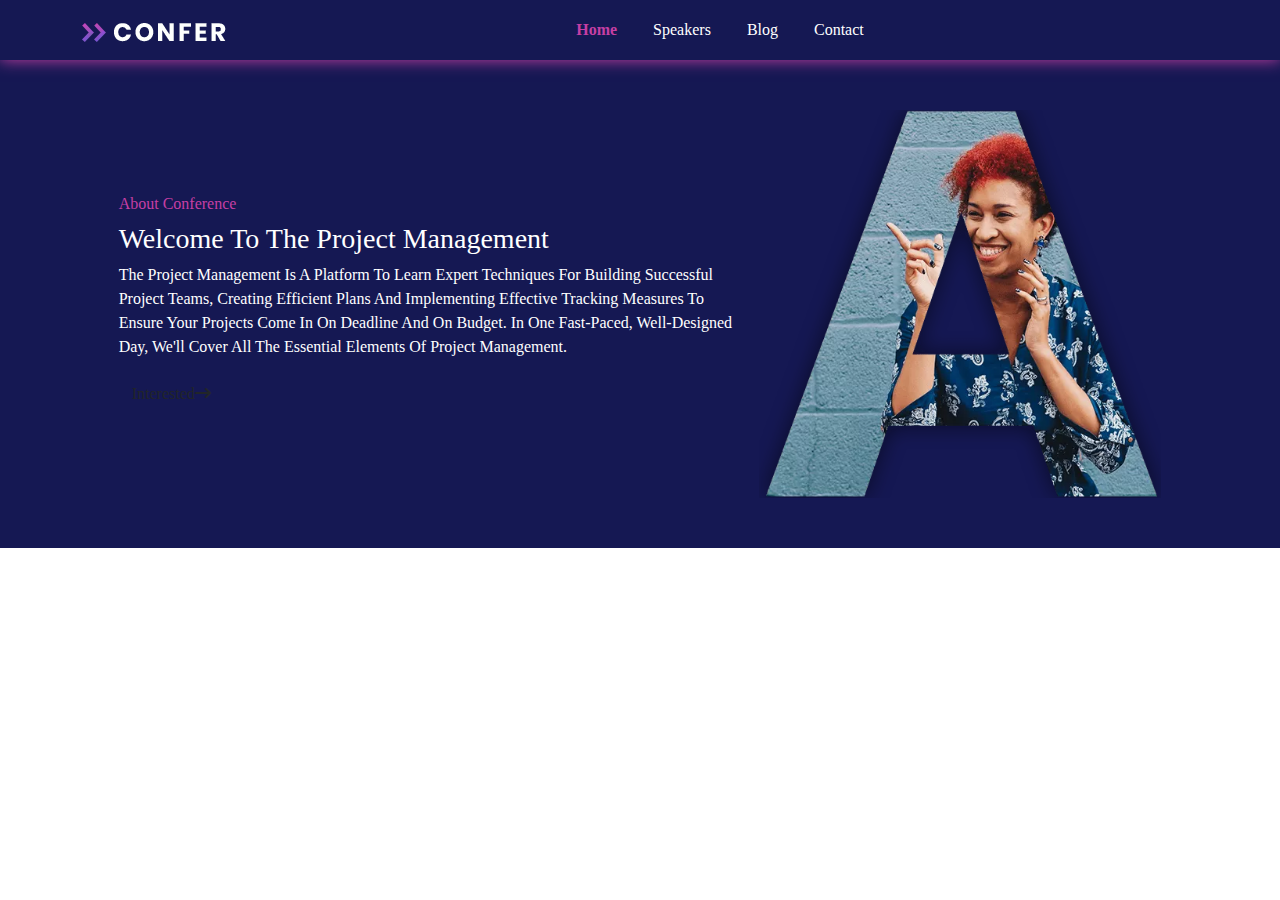
==== commit 535692e4: "yeah i'm rebuilding the whole shit" ====
--- a/index.html
+++ b/index.html
@@ -8,18 +8,18 @@
     <link rel="stylesheet" href="css/vendors/all.min.css">
     <link rel="stylesheet" href="css/vendors/bootstrap.min.css">
     <!-- main style sheet -->
-    <link rel="stylesheet" href="css/main.css">
+    <link rel="stylesheet" href="css/pages/main.css">
     <!-- icon -->
     <link rel="icon" href="img/logo.png">
     <!-- title -->
     <title>Confer - Homepage</title>
-
 </head>
 
 <body>
+    <!-- navbars -->
     <!-- main nav -->
     <nav class="navbar navbar-expand-lg">
-        <div class="container-fluid">
+        <div class="container">
             <a class="navbar-brand" href="#">
                 <img src="img/logo.png" alt="">
             </a>
@@ -46,7 +46,6 @@
         aria-controls="offcanvasScrolling">
         <i class="fa-solid fa-bars"></i>
     </button>
-
     <div class="offcanvas offcanvas-start" data-bs-scroll="true" data-bs-backdrop="false" tabindex="-1"
         id="offcanvasScrolling" aria-labelledby="offcanvasScrollingLabel">
         <div class="offcanvas-header">
@@ -73,583 +72,35 @@
         </div>
     </div>
 
-    <!-- home -->
-    <section class="home">
-        <div class="overlay"></div>
-        <div class="container">
-            <div class="text">
-                <h2>Sience<br>Conference</h2>
-                <h6>Shangri-La Hotel, Bangkok, Bangkok, Thailand</h6> <br>
-                <button class="textbtn">More information<i class="fa-solid fa-arrow-right-long"></i></button>
-            </div>
-            <div class="btns">
-                <button class="btn btnLeft"></button>
-                <button class="btn btnBottom"><i class="fa-solid fa-period"></i></button>
-                <button class="btn btnRight"></button>
-            </div>
-        </div>
-        </div>
-    </section>
-    <!-- about -->
-    <section class="about-conference">
-        <div class="container"></div>
-        <div class="up">
-            <div class="content">
-                <h6>About Conference</h6>
-                <h3>Welcome to the Project Management</h3>
-                <p>The Project Management is a platform to learn expert techniques for building successful project
-                    teams, creating efficient plans and implementing effective tracking measures to ensure your projects
-                    come in on deadline and on budget. In one fast-paced, well-designed day, we'll cover all the
-                    essential elements of project management.</p>
-                <button class="btn">interested<i class="fa-solid fa-arrow-right-long"></i></button>
-            </div>
-            <div class="img">
-                <img src="img/2.png" alt="">
-            </div>
-        </div>
-        <div class="down">
-            <div class="content">
-                <h6>Conference Date</h6>
-                <h4>Count Every Second Until the Event</h4>
-            </div>
-            <div class="countdown">
-                <div class="card">00<span>months</span></div>
-                <div class="card">00<span>days</span></div>
-                <div class="card">00<span>hours</span></div>
-                <div class="card">00<span>minutes</span></div>
-                <div class="card">00<span>seconds</span></div>
-            </div>
-        </div>
-    </section>
-    <!-- speak -->
-    <section class="our-speakings">
-        <div class="container">
-            <div class="overlay"></div>
-            <div class="header">
-                <p>Our Speakings</p>
-                <h4>Who's speaking</h4>
-            </div>
-            <div class="cards">
-                <div class="card">
-                    <div class="img">
-                        <div class="overlay"></div>
-                        <img src="img/5.jpg" alt="">
+    <!-- main -->
+    <main>
+        <!-- about -->
+        <section>
+            <div class="container-fluid">
+                <div class="about row">
+                    <div class="textContent col-6">
+                        <h6>About Conference</h6>
+                        <h3>Welcome to the Project Management</h3>
+                        <p>The Project Management is a platform to learn expert techniques for building successful
+                            project
+                            teams, creating efficient plans and implementing effective tracking measures to ensure your
+                            projects
+                            come in on deadline and on budget. In one fast-paced, well-designed day, we'll cover all the
+                            essential elements of project management.</p>
+                        <button class="btn">interested<i class="fa-solid fa-arrow-right-long"></i></button>
                     </div>
-                    <div class="icons">
-                        <a href=""><i class="fa-brands fa-facebook-f"></i></a>
-                        <a href=""><i class="fa-brands fa-instagram"></i></a>
-                        <a href=""><i class="fa-brands fa-twitter"></i></a>
-                        <a href=""><i class="fa-brands fa-linkedin-in"></i></a>
-                    </div>
-                    <div class="info">
-                        <h5>Albert Barnes</h5>
-                        <p>Founder</p>
-                    </div>
-                </div>
-                <div class="card">
-                    <div class="img">
-                        <div class="overlay"></div>
-                        <img src="img/4.jpg" alt="">
-                    </div>
-                    <div class="icons">
-                        <a href=""><i class="fa-brands fa-facebook-f"></i></a>
-                        <a href=""><i class="fa-brands fa-instagram"></i></a>
-                        <a href=""><i class="fa-brands fa-twitter"></i></a>
-                        <a href=""><i class="fa-brands fa-linkedin-in"></i></a>
-                    </div>
-                    <div class="info">
-                        <h5>Patricia Stanley</h5>
-                        <p>Product Lead</p>
-                    </div>
-                </div>
-                <div class="card">
-                    <div class="img">
-                        <div class="overlay"></div>
-                        <img src="img/6.jpg" alt="">
-                    </div>
-                    <div class="icons">
-                        <a href=""><i class="fa-brands fa-facebook-f"></i></a>
-                        <a href=""><i class="fa-brands fa-instagram"></i></a>
-                        <a href=""><i class="fa-brands fa-twitter"></i></a>
-                        <a href=""><i class="fa-brands fa-linkedin-in"></i></a>
-                    </div>
-                    <div class="info">
-                        <h5>Evelyn Stone</h5>
-                        <p>Photographer</p>
-                    </div>
-                </div>
-                <div class="card">
-                    <div class="img">
-                        <div class="overlay"></div>
-                        <img src="img/7.jpg" alt="">
-                    </div>
-                    <div class="icons">
-                        <a href=""><i class="fa-brands fa-facebook-f"></i></a>
-                        <a href=""><i class="fa-brands fa-instagram"></i></a>
-                        <a href=""><i class="fa-brands fa-twitter"></i></a>
-                        <a href=""><i class="fa-brands fa-linkedin-in"></i></a>
-                    </div>
-                    <div class="info">
-                        <h5>Evelyn Stone</h5>
-                        <p>Photographer</p>
-                    </div>
-                </div>
-                <div class="card">
-                    <div class="img">
-                        <div class="overlay"></div>
-                        <img src="img/8.jpg" alt="">
-                    </div>
-                    <div class="icons">
-                        <a href=""><i class="fa-brands fa-facebook-f"></i></a>
-                        <a href=""><i class="fa-brands fa-instagram"></i></a>
-                        <a href=""><i class="fa-brands fa-twitter"></i></a>
-                        <a href=""><i class="fa-brands fa-linkedin-in"></i></a>
-                    </div>
-                    <div class="info">
-                        <h5>Susan Hopkins</h5>
-                        <p>UX Manager</p>
-                    </div>
-                </div>
-                <div class="card">
-                    <div class="img">
-                        <div class="overlay"></div>
-                        <img src="img/9.jpg" alt="">
-                    </div>
-                    <div class="icons">
-                        <a href=""><i class="fa-brands fa-facebook-f"></i></a>
-                        <a href=""><i class="fa-brands fa-instagram"></i></a>
-                        <a href=""><i class="fa-brands fa-twitter"></i></a>
-                        <a href=""><i class="fa-brands fa-linkedin-in"></i></a>
-                    </div>
-                    <div class="info">
-                        <h5>Michael Fowler</h5>
-                        <p>Product Design</p>
+                    <div class="img col-4">
+                        <img src="img/2.png" alt="">
                     </div>
                 </div>
             </div>
-        </div>
-        <div class="btn"><button class="speakers">
-                view all Speaker<i class="fa-solid fa-arrow-right-long"></i>
-            </button></div>
-    </section>
-    <!-- time -->
-    <section class="our-timetable">
-        <div class="container">
-            <div class="header">
-                <p>Our Timetable</p>
-                <h4>Schedule Plan</h4>
-            </div>
-            <div class="content">
-                <div class=" btnrow">
-                    <div class="day left">Monday<span>January 14, 2019</span></div>
-                    <div class="day mid">Tuesday<span>January 15, 2019</span></div>
-                    <div class="day right">Wednesday<span>January 16, 2019</span></div>
-                </div>
-                <div class="row">
-                    <div class="info">
-                        <div class="img">
-                            <img src="img/10.jpg" alt="">
-                        </div>
-                        <div class="text">
-                            <h6>Dealing with Difficult People</h6>
-                            <p>by Gary <span>Armstrong</span> / Ceo of Confer</p>
-                        </div>
-                    </div>
-                    <div class="details">
-                        <p><span><i class="fa-regular fa-clock"></i></span>12-14 Jan 2019</p>
-                        <p><span><i class="fa-solid fa-map"></i></span>Mountain Resort, Phoenix, USA</p>
-                    </div>
-                    <div class="btn">
-                        <button class="more">view more<span><i class="fa-solid fa-arrow-right-long"></i></span>
-                        </button>
-                    </div>
-                </div>
-                <div class="row">
-                    <div class="info">
-                        <div class="img">
-                            <img src="img/11.jpg" alt="">
-                        </div>
-                        <div class="text">
-                            <h6>Crop Insurance Conference</h6>
-                            <p>by <span>Amanda Hudson</span> / Ceo of Confer</p>
-                        </div>
-                    </div>
-                    <div class="details">
-                        <p><span><i class="fa-regular fa-clock"></i></span>12-14 Jan 2019</p>
-                        <p><span><i class="fa-solid fa-map"></i></span>Mountain Resort, Phoenix, USA</p>
-                    </div>
-                    <div class="btn">
-                        <button class="more">
-                            view more<span> <i class="fa-solid fa-arrow-right-long"></i></span>
-                        </button>
-                    </div>
-                </div>
-                <div class="row">
-                    <div class="info">
-                        <div class="img">
-                            <img src="img/12.jpg" alt="">
-                        </div>
-                        <div class="text">
-                            <h6>Capdm Executive Conference</h6>
-                            <p>by <span>Martha Burke</span> / Ceo of Confer</p>
-                        </div>
-                    </div>
-                    <div class="details">
-                        <p><span><i class="fa-regular fa-clock"></i></span>12-14 Jan 2019</p>
-                        <p><span><i class="fa-solid fa-map"></i></span>Mountain Resort, Phoenix, USA</p>
-                    </div>
-                    <div class="btn">
-                        <button class="more">
-                            view more<span> <i class="fa-solid fa-arrow-right-long"></i></span>
-                        </button>
-                    </div>
-                </div>
-                <div class="row">
-                    <div class="info">
-                        <div class="img">
-                            <img src="img/13.jpg" alt="">
-                        </div>
-                        <div class="text">
-                            <h6>Street Food Convention</h6>
-                            <p>by <span>Jeffrey Morales</span> / Ceo of Confer</p>
-                        </div>
-                    </div>
-                    <div class="details">
-                        <p><span><i class="fa-regular fa-clock"></i></span>12-14 Jan 2019</p>
-                        <p><span><i class="fa-solid fa-map"></i></span>Mountain Resort, Phoenix, USA</p>
-                    </div>
-                    <div class="btn">
-                        <button class="more">
-                            view more<span> <i class="fa-solid fa-arrow-right-long"></i></span>
-                        </button>
-                    </div>
-                </div>
-                <button class="download">download schedule (pdf)</button>
-            </div>
-        </div>
-    </section>
-    <!-- tickets -->
-    <section class="tickets">
-        <div class="container">
-            <div class="header">
-                <p>Choose a Ticket</p>
-                <h4>Ticket Pricing</h4>
-            </div>
-            <div class="cards">
-                <div class="card">
-                    <div class="plan">
-                        <h6>1 day pass</h6>
-                    </div>
-                    <div class="img">
-                        <img src="img/p1.png" alt="">
-                    </div>
-                    <div class="price">
-                        <h2><sup>$</sup>59</h2>
-                    </div>
-                    <button class="get">get tickets<span><i class="fa-solid fa-arrow-right-long"></i></span></button>
-                    <div class="details">
-                        <p><span><i class="fa-solid fa-check"></i></span>One Day Conference Ticket</p>
-                        <p><span><i class="fa-solid fa-check"></i></span>Coffee-break</p>
-                        <p><span><i class="fa-solid fa-check"></i></span>Lunch and Networking</p>
-                        <p><span><i class="fa-solid fa-check"></i></span>Keynote talk</p>
-                        <p><span><i class="fa-solid fa-check"></i></span>Talk to the Editors Session</p>
-                    </div>
-
-                </div>
-                <div class="card">
-                    <div class="plan">
-                        <h6>Full pass</h6>
-                    </div>
-                    <div class="img">
-                        <img src="img/p2.png" alt="">
-                    </div>
-                    <div class="price">
-                        <h2><sup>$</sup>99</h2>
-                    </div>
-                    <button class="get">get tickets<span><i class="fa-solid fa-arrow-right-long"></i></span></button>
-                    <div class="details">
-                        <p><span><i class="fa-solid fa-check"></i></span>One Day Conference Ticket</p>
-                        <p><span><i class="fa-solid fa-check"></i></span>Coffee-break</p>
-                        <p><span><i class="fa-solid fa-check"></i></span>Lunch and Networking</p>
-                        <p><span><i class="fa-solid fa-check"></i></span>Keynote talk</p>
-                        <p><span><i class="fa-solid fa-check"></i></span>Talk to the Editors Session</p>
-                    </div>
-
-                </div>
-                <div class="card">
-                    <div class="plan">
-                        <h6>Group pass</h6>
-                    </div>
-                    <div class="img">
-                        <img src="img/p3.png" alt="">
-                    </div>
-                    <div class="price">
-                        <h2><sup>$</sup>199</h2>
-                    </div>
-                    <button class="get">get tickets<span><i class="fa-solid fa-arrow-right-long"></i></span></button>
-                    <div class="details">
-                        <p><span><i class="fa-solid fa-check"></i></span>One Day Conference Ticket</p>
-                        <p><span><i class="fa-solid fa-check"></i></span>Coffee-break</p>
-                        <p><span></span>Lunch and Networking</p>
-                        <p><span><i class="fa-solid fa-check"></i></span>Keynote talk</p>
-                        <p><span><i class="fa-solid fa-check"></i></span>Talk to the Editors Session</p>
-                    </div>
-
-                </div>
-            </div>
-        </div>
-    </section>
-    <!-- spons -->
-    <section class="sponsers">
-        <div class="container">
-            <div class="header">
-                <div class="text">
-                    <p>Partners & Sponsors</p>
-                    <h4>OFFICIAL SPONSOR</h4>
-                </div>
-            </div>
-            <div class="content">
-                <div class="boxes">
-                    <div class="box">
-                        <div class="img">
-                            <img src="img/p-1.png" alt="">
-                        </div>
-                    </div>
-                    <div class="box">
-                        <div class="img">
-                            <img src="img/p-2.png" alt="">
-                        </div>
-                    </div>
-                    <div class="box">
-                        <div class="img">
-                            <img src="img/p-3.png" alt="">
-                        </div>
-                    </div>
-                    <div class="box">
-                        <div class="img">
-                            <img src="img/p-4.png" alt="">
-                        </div>
-                    </div>
-                    <div class="box">
-                        <div class="img">
-                            <img src="img/p-5.png" alt="">
-                        </div>
-                    </div>
-                    <div class="box">
-                        <div class="img">
-                            <img src="img/p-6.png" alt="">
-                        </div>
-                    </div>
-                    <div class="box">
-                        <div class="img">
-                            <img src="img/p-7.png" alt="">
-                        </div>
-                    </div>
-                    <div class="box">
-                        <div class="img">
-                            <img src="img/p-8.png" alt="">
-                        </div>
-                    </div>
-                </div>
-                <div class="cards">
-                    <div class="card">
-                        <p>Lorem ipsum dolor sit amet, consectetur adipiscing elit, sed do eiusmod tempor incididunt ut
-                            labore et dolore magna aliqua. Ut enim ad minim veniam, quis nostrud exercitation ullamco
-                            laboris.</p>
-                        <div class="info">
-                            <div class="img">
-                                <img src="img/16.jpg" alt="">
-                            </div>
-                            <div class="text">
-                                <h6>Jacqueline Myers</h6>
-                                <p>UX Manager</p>
-                            </div>
-                        </div>
-                    </div>
-                    <div class="card">
-                        <p>Lorem ipsum dolor sit amet, consectetur adipiscing elit, sed do eiusmod tempor incididunt ut
-                            labore et dolore magna aliqua. Ut enim ad minim veniam, quis nostrud exercitation ullamco
-                            laboris.</p>
-                        <div class="info">
-                            <div class="img">
-                                <img src="img/15.jpg" alt="">
-                            </div>
-                            <div class="text">
-                                <h6>Maria Hernandez</h6>
-                                <p>UX Manager</p>
-                            </div>
-                        </div>
-                    </div>
-                </div>
-            </div>
-        </div>
-    </section>
-    <!-- blog -->
-    <section class="blog">
-        <div class="container">
-            <div class="header">
-                <p>Our Blog</p>
-                <h4>Latest news</h4>
-            </div>
-            <div class="content">
-                <div class="cards">
-                    <div class="card">
-                        <div class="img">
-                            <img src="img/18.jpg" alt="">
-                        </div>
-                        <div class="text">
-                            <h3>Street Food Convention</h3>
-                            <p class="date"><span><i class="fa-light fa-alarm-clock"></i></span>January 14, 2019</p>
-                            <p class="name"><span><i class="fa-solid fa-user"></i></span>Laura Green</p>
-                            <p class="desc">Street Food Convention will showcase products like Packed food, beef and
-                                lamb, street
-                                food.</p>
-                        </div>
-                        <button class="arrow"><i class="fa-solid fa-arrow-right"></i></button>
-                    </div>
-                    <div class="card">
-                        <div class="img">
-                            <img src="img/19.jpg" alt="">
-                        </div>
-                        <div class="text">
-                            <h3>Tedx Moscow Conference</h3>
-                            <p class="date"><span><i class="fa-light fa-alarm-clock"></i></span>January 14, 2019</p>
-                            <p class="name"><span><i class="fa-solid fa-user"></i></span>Laura Green</p>
-                            <p class="desc">Street Food Convention will showcase products like Packed food, beef and
-                                lamb, street
-                                food.</p>
-                        </div>
-                        <button class="arrow"><i class="fa-solid fa-arrow-right"></i></button>
-                    </div>
-                    <div class="card">
-                        <div class="img">
-                            <img src="img/20.jpg" alt="">
-                        </div>
-                        <div class="text">
-                            <h3>Los Angeles Institute</h3> <br>
-                            <p class="date"><span><i class="fa-light fa-alarm-clock"></i></span>January 14, 2019</p>
-                            <p class="name"><span><i class="fa-solid fa-user"></i></span>Laura Green</p>
-                            <p class="desc">Street Food Convention will showcase products like Packed food, beef and
-                                lamb, street
-                                food.</p>
-                        </div>
-                        <button class="arrow"><i class="fa-solid fa-arrow-right"></i></button>
-                    </div>
-
-                </div>
-            </div>
-        </div>
-    </section>
-    <!-- contact -->
-    <section class="contact">
-        <div class="container">
-            <div class="header">
-                <p>Have Question?</p>
-                <h4>Contact us</h4>
-            </div>
-            <div class="row">
-                <div class="col col1">
-                    <p>Address:</p>
-                    <h6>184 Main Collins Street</h6>
-                    <p>Phone:</p>
-                    <h6>(226) 446 9371</h6>
-                    <p>Email:</p>
-                    <h6>confer@gmail.com</h6>
-                    <p>Website:</p>
-                    <h6>www.confer.com</h6>
-                </div>
-                <div class="col col2">
-                    <form action="#">
-                        <div class="boxes">
-                            <input class="box1" type="text" name="name" id="name" required placeholder="Your Name">
-                            <input class="box2" type="text" name="lastname" id="lastname" required
-                                placeholder="Last Name">
-                            <br>
-                            <input class="box3" type="email" name="email" id="email" required placeholder="E-Mail">
-                            <input class="box4" type="text" name="number" id="number" required
-                                placeholder="Your Number">
-                            <br>
-                            <textarea class="box5" name="text" id="text" rows="2" cols="40" required
-                                placeholder="Your Message *"></textarea>
-                            <button class="box6">send message<span><i
-                                        class="fa-solid fa-arrow-right"></i></span></button>
-                        </div>
-                    </form>
-                </div>
-            </div>
-        </div>
-    </section>
-    <!-- footer -->
-    <section class="footer">
-        <div class="container">
-            <div class="top">
-                <div class="box box1">
-                    <div class="img">
-                        <img src="img/logo.png" alt="">
-                    </div>
-                    <p>To take a trivial example, which of us ever undertakes laborious physical exercise, except to
-                        obtain.</p>
-                    <span class="icon"><i class="fa-brands fa-facebook-f"></i></span>
-                    <span class="icon"><i class="fa-brands fa-instagram"></i></span>
-                    <span class="icon"><i class="fa-brands fa-twitter"></i></span>
-                    <span class="icon"><i class="fa-brands fa-linkedin-in"></i></span>
-                </div>
-                <div class="box box2">
-                    <h5>Contact</h5>
-                    <p><span class="icon"><i class="fa-sharp fa-regular fa-map"></i></span>184 Main Collins Street</p>
-                    <p><span class="icon"><i class="fa-solid fa-phone"></i></span>(226) 446 9371</p>
-                    <p><span class="icon"><i class="fa-solid fa-envelope"></i></span>confer@gmail.com</p>
-                    <p><span class="icon"><i class="fa-regular fa-earth-americas"></i></span>www.confer.com</p>
-                </div>
-                <div class="box box3">
-                    <h5>Workshops</h5>
-                    <p>OSHA Compliance</p>
-                    <p>Microsoft Excel Basics</p>
-                    <p>Forum Speaker Series</p>
-                    <p>Tedx Moscow Conference</p>
-                </div>
-                <div class="box gallery">
-                    <h5>Gallery</h5>
-                    <div class="gallery">
-                        <div class="img">
-                            <img src="img/21.jpg" alt="">
-                        </div>
-                        <div class="img">
-                            <img src="img/22.jpg" alt="">
-                        </div>
-                        <div class="img">
-                            <img src="img/23.jpg" alt="">
-                        </div>
-                        <div class="img">
-                            <img src="img/24.jpg" alt="">
-                        </div>
-                        <div class="img">
-                            <img src="img/25.jpg" alt="">
-                        </div>
-                        <div class="img">
-                            <img src="img/26.jpg" alt="">
-                        </div>
-                    </div>
-                </div>
-            </div>
-            <div class="bottom">
-                <div class="text">
-                    <p>Copyright ©2024 All rights reserved | This template is made with <i
-                            class="fa-sharp fa-light fa-heart"></i> by <span>Colorlib</span> </p>
-                </div>
-                <div class="list">
-                    <ul>
-                        <i class="fa-solid fa-period"></i>
-                        <li>Terms of Service</li>
-                        <i class="fa-solid fa-period"></i>
-                        <li>Privacy Policy</li>
-                    </ul>
-                </div>
-            </div>
-        </div>
-    </section>
+        </section>
 
 
+
+
+    </main>
+    <!-- scripts -->
     <!-- js -->
     <script src="js/bootstrap.bundle.min.js"></script>
     <script src="js/main.js"></script>
--- a/css/pages/main.css
+++ b/css/pages/main.css
@@ -0,0 +1,127 @@
+/* import */
+@import url(../base/animations.css);
+@import url(../base/responsive.css);
+
+/* global */
+:root {
+  font-size: 16px;
+  scroll-behavior: smooth;
+}
+
+* {
+  font-family: Verdana;
+  box-sizing: border-box;
+  text-transform: capitalize !important;
+}
+
+img {
+  width: 100%;
+}
+
+/* main navbar */
+.navbar {
+  background-color: #151853 !important;
+  padding: 10px 0px;
+  position: sticky;
+  top: 0%;
+  right: 0%;
+  left: 0%;
+  box-shadow: 0 0 15px #c63fa4;
+  z-index: 111;
+
+  .collapse {
+    justify-content: center;
+
+    .navbar-nav {
+      .nav-item {
+        margin: 0px 10px;
+        .nav-link {
+          color: #fff;
+          transition: all 0.3s ease-in-out;
+          &:hover {
+            color: #c63fa4;
+            margin: 0px 10px;
+          }
+        }
+        .here {
+          color: #c63fa4;
+          font-weight: bolder;
+        }
+      }
+    }
+  }
+}
+
+/* offcanvas */
+.offcanvTrigger {
+  display: none;
+  background-color: transparent !important;
+  position: fixed;
+  top: 5%;
+  left: 5%;
+  z-index: 111;
+  padding: 5px 10px;
+  border: 1px solid #fff;
+  border-radius: 5px;
+  i {
+    color: #fff;
+  }
+}
+
+.offcanvas {
+  background-color: #151853;
+  backdrop-filter: blur(10px);
+
+  .offcanvas-header {
+    justify-content: space-between;
+    img {
+      width: 50%;
+    }
+    .closeOff {
+      background-color: transparent;
+      border: none;
+
+      i {
+        color: #fff;
+        font-size: 20px;
+      }
+    }
+  }
+
+  .offcanvas-body {
+    .nav-list {
+      list-style: none;
+      .nav-item {
+        margin: 20px 0px;
+        .nav-link {
+          color: #fff;
+          transition: all 0.3s ease-in-out;
+          &:hover {
+            color: #c63fa4;
+          }
+        }
+        .here {
+          color: #c63fa4;
+          font-weight: bolder;
+        }
+      }
+    }
+  }
+}
+
+/* main */
+/* about */
+.about {
+  justify-content: center;
+  align-items: center;
+  background-color: #151853;
+  padding: 50px 0px;
+
+  .textContent {
+    color: #fff;
+
+    h6 {
+      color: #c63fa4;
+    }
+  }
+}
